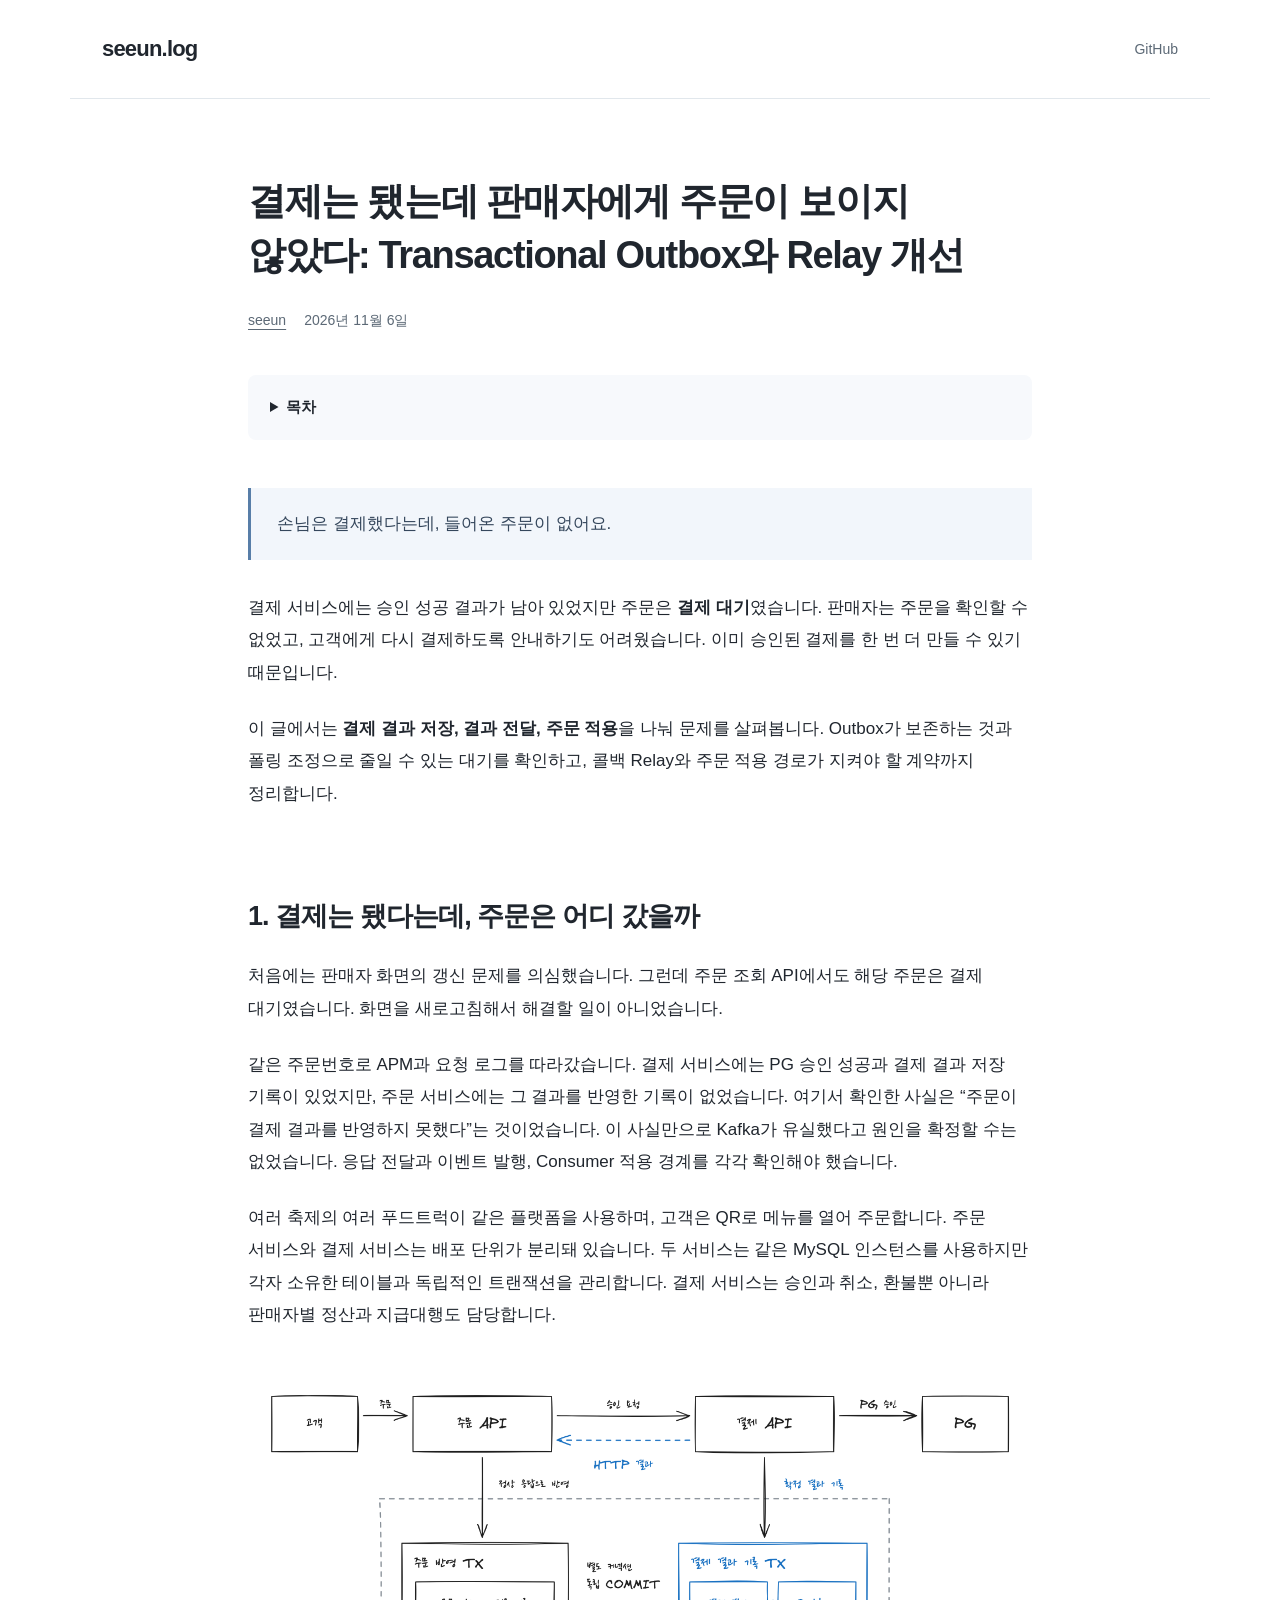
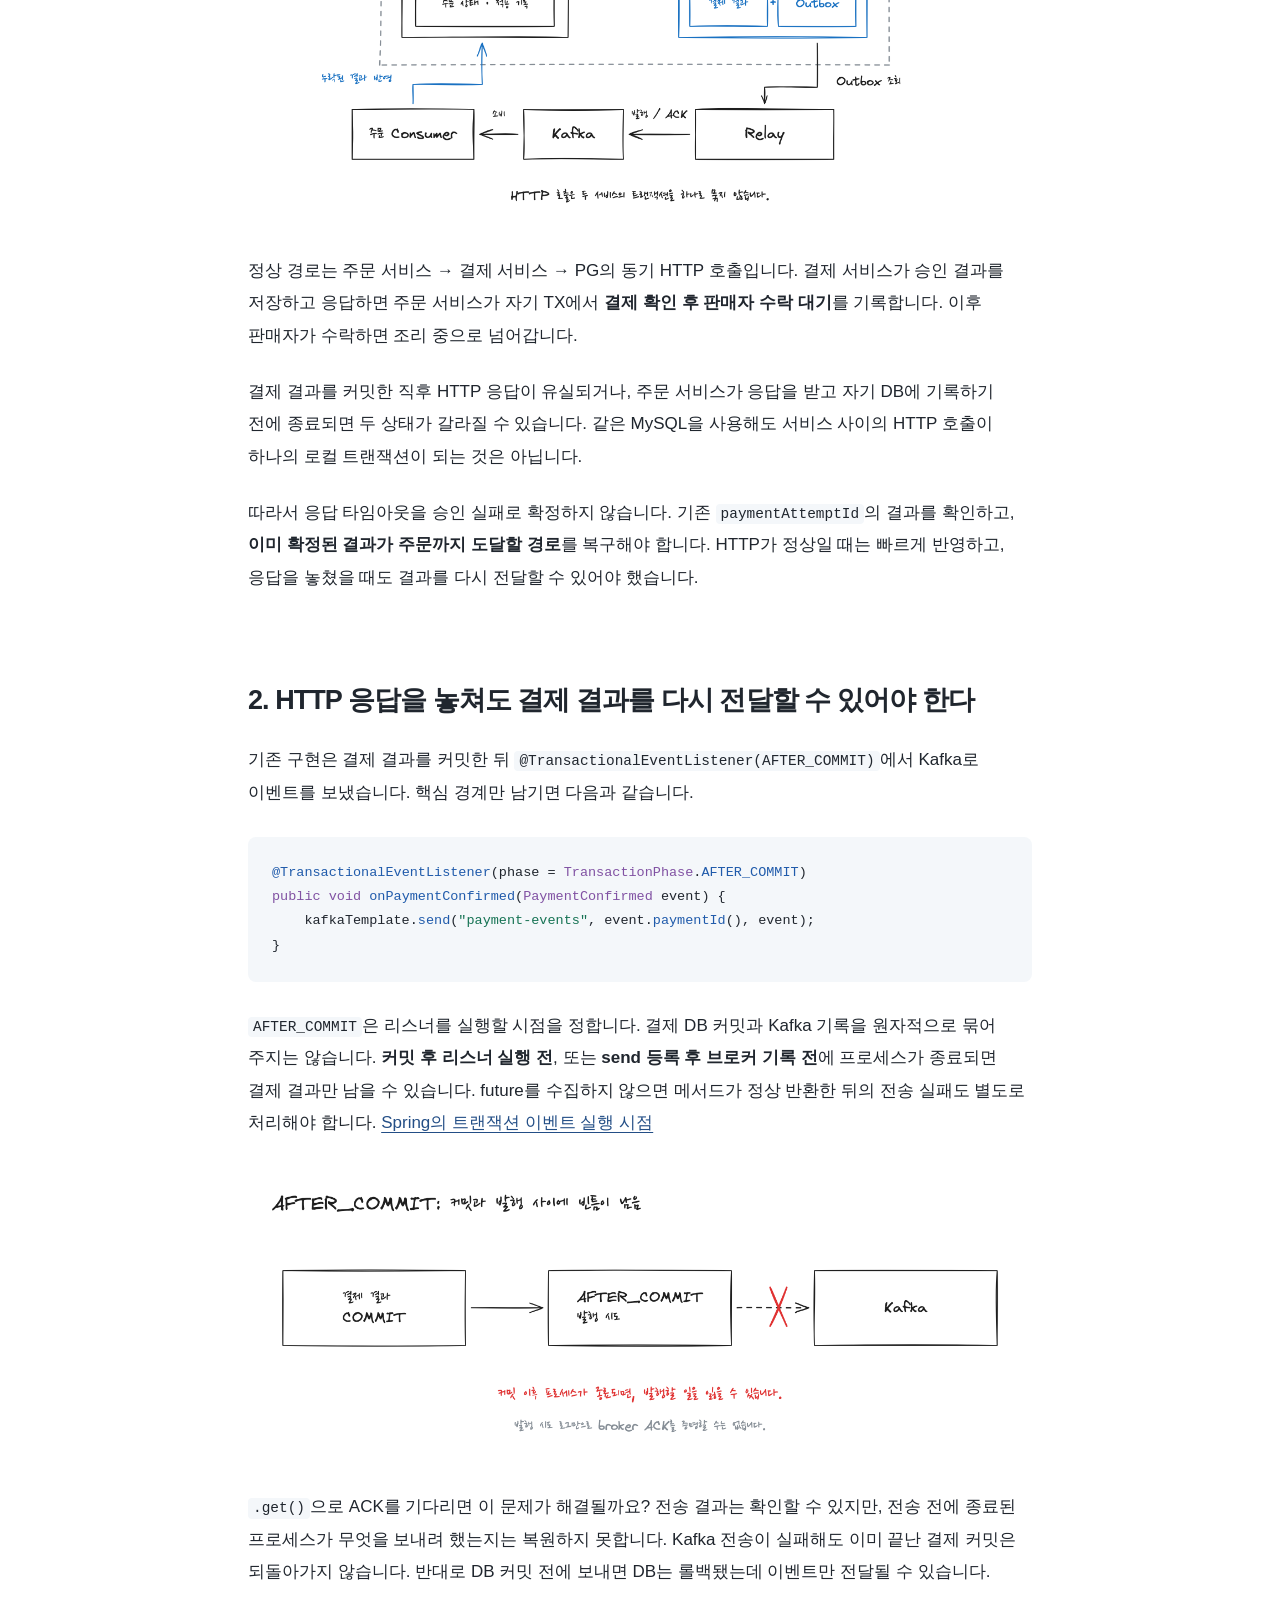
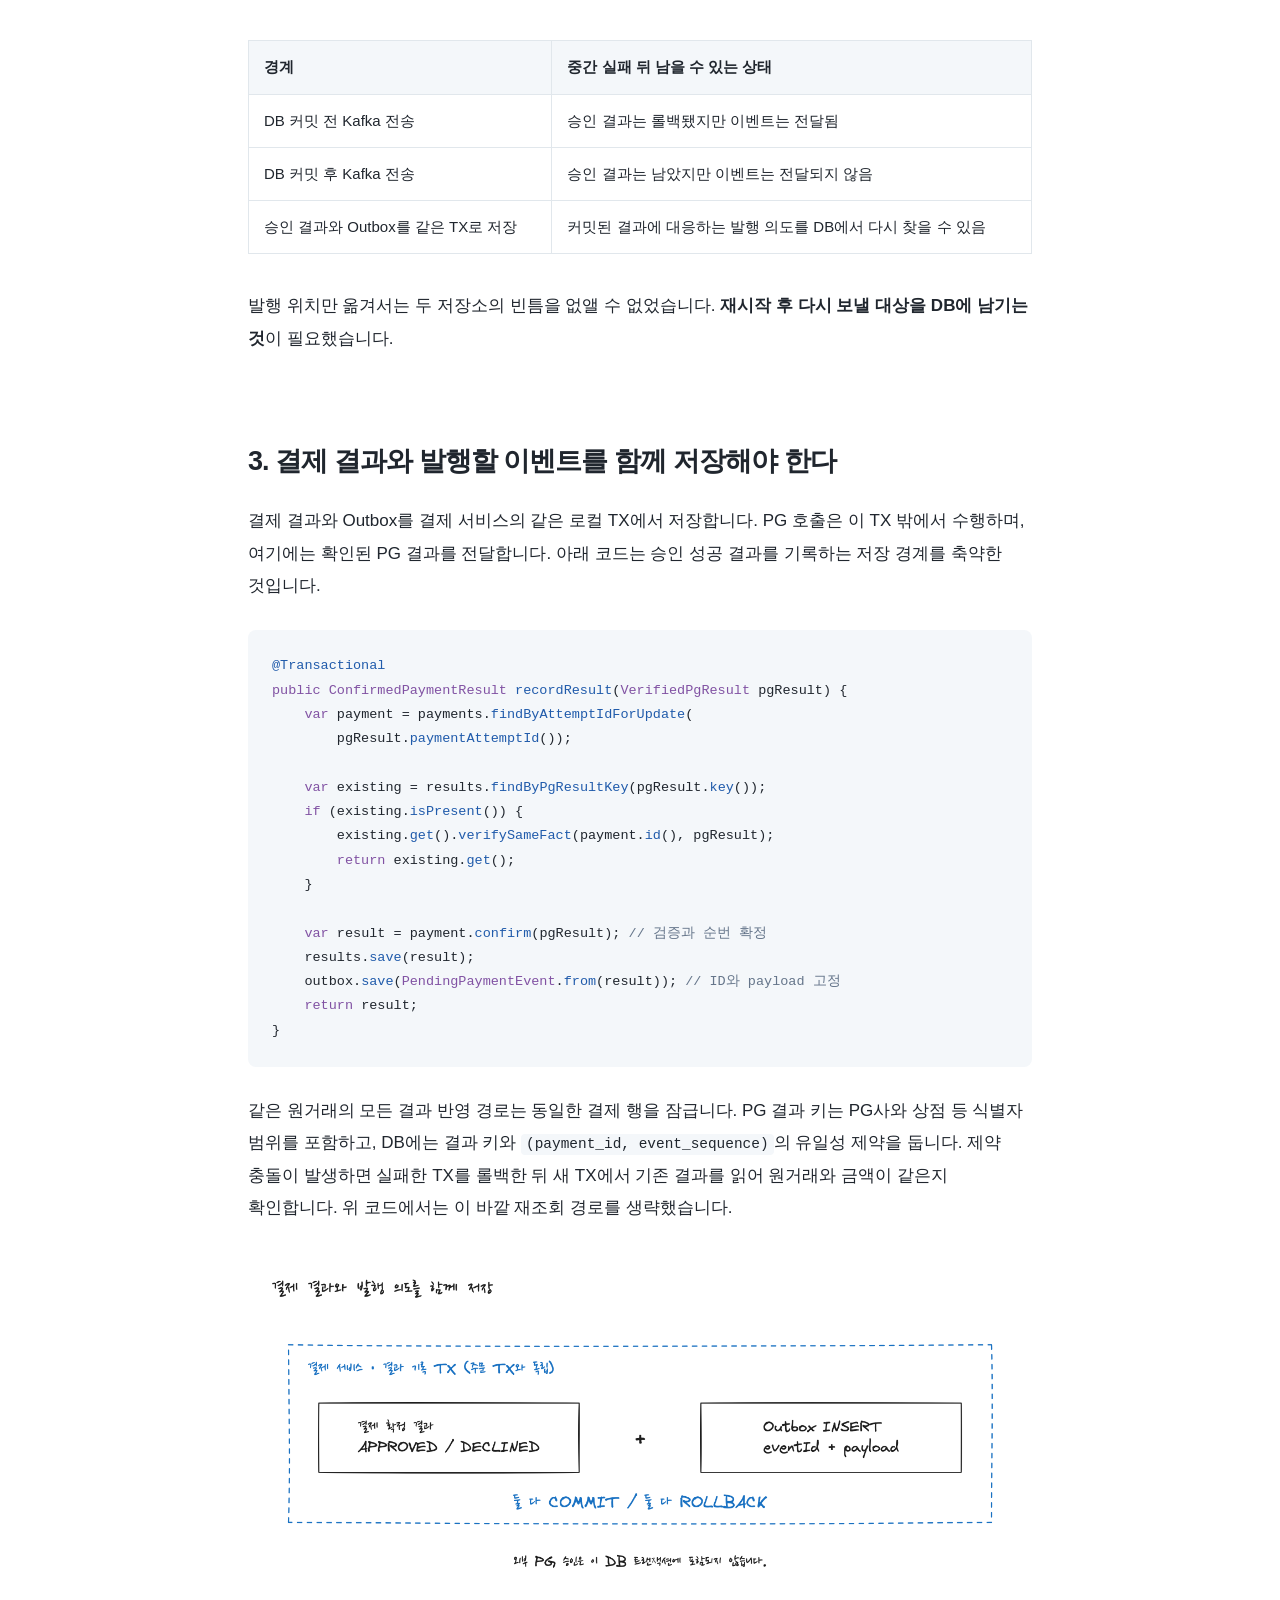
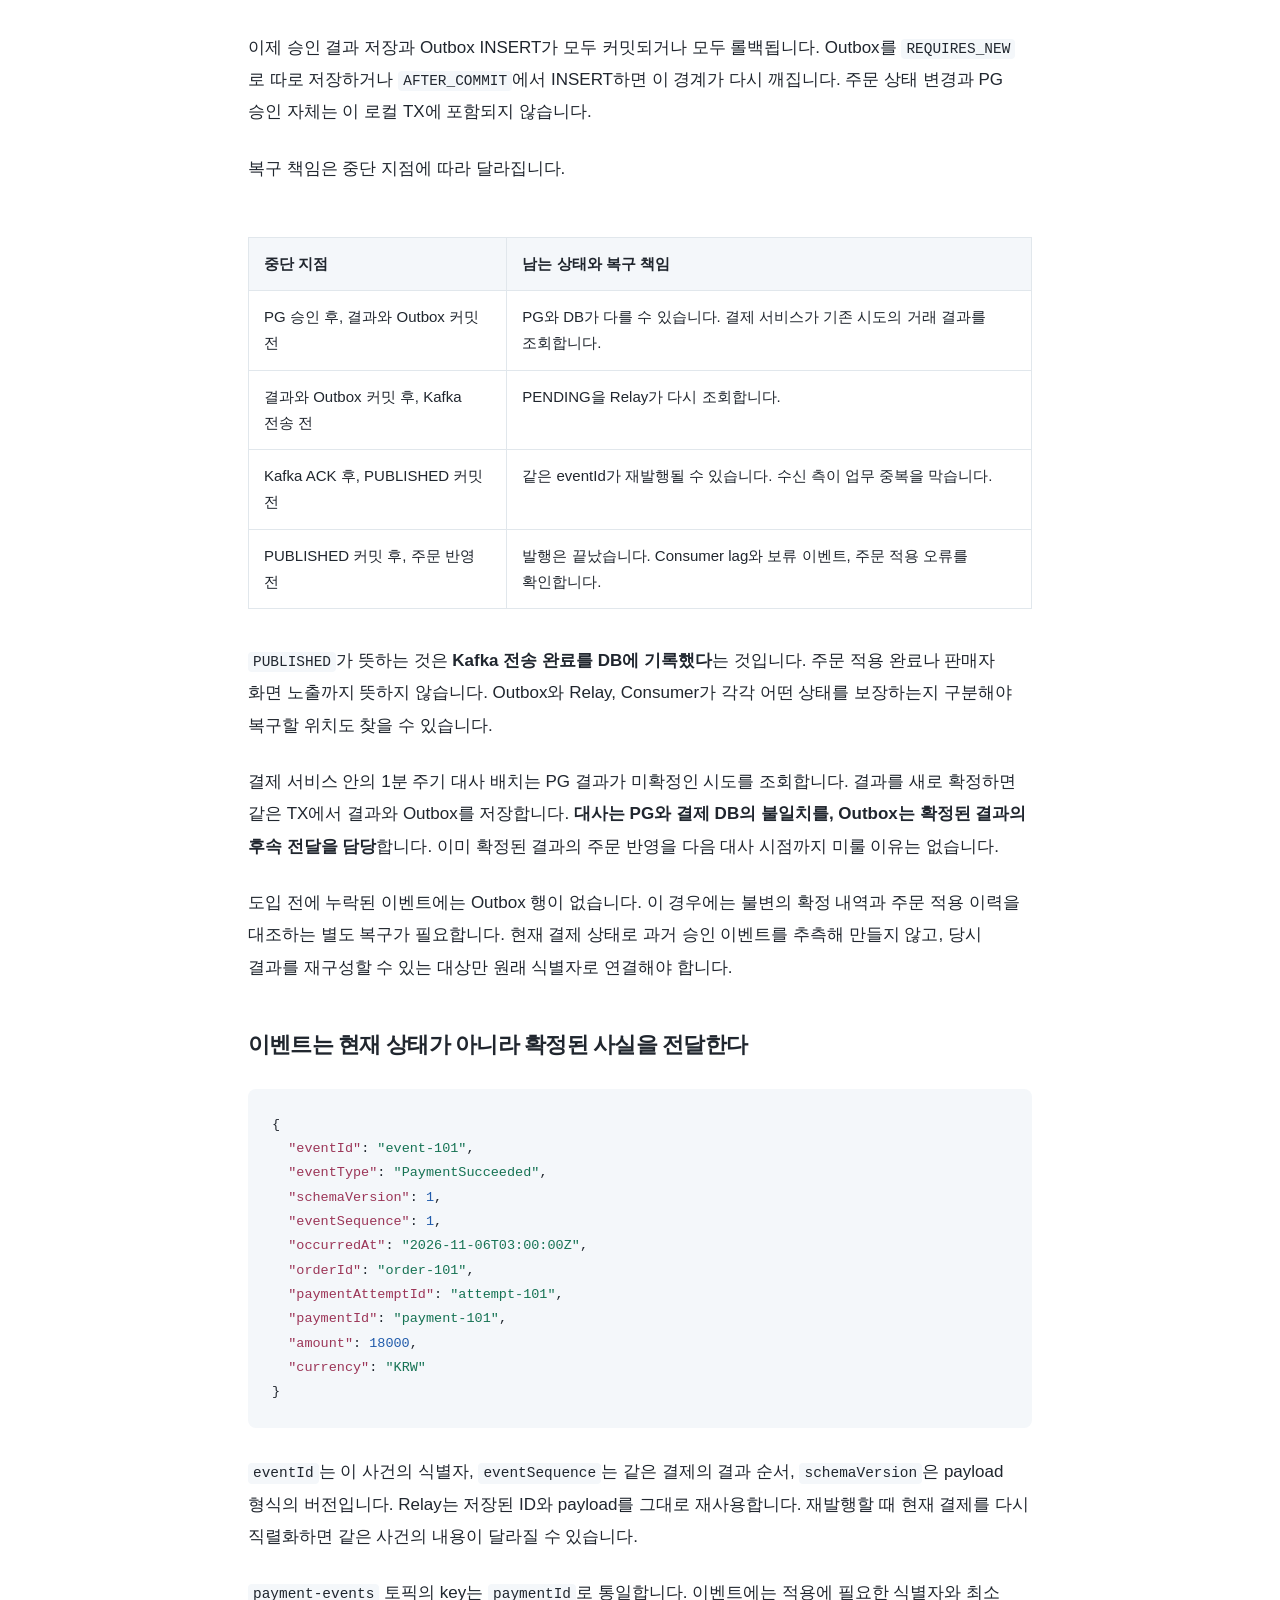
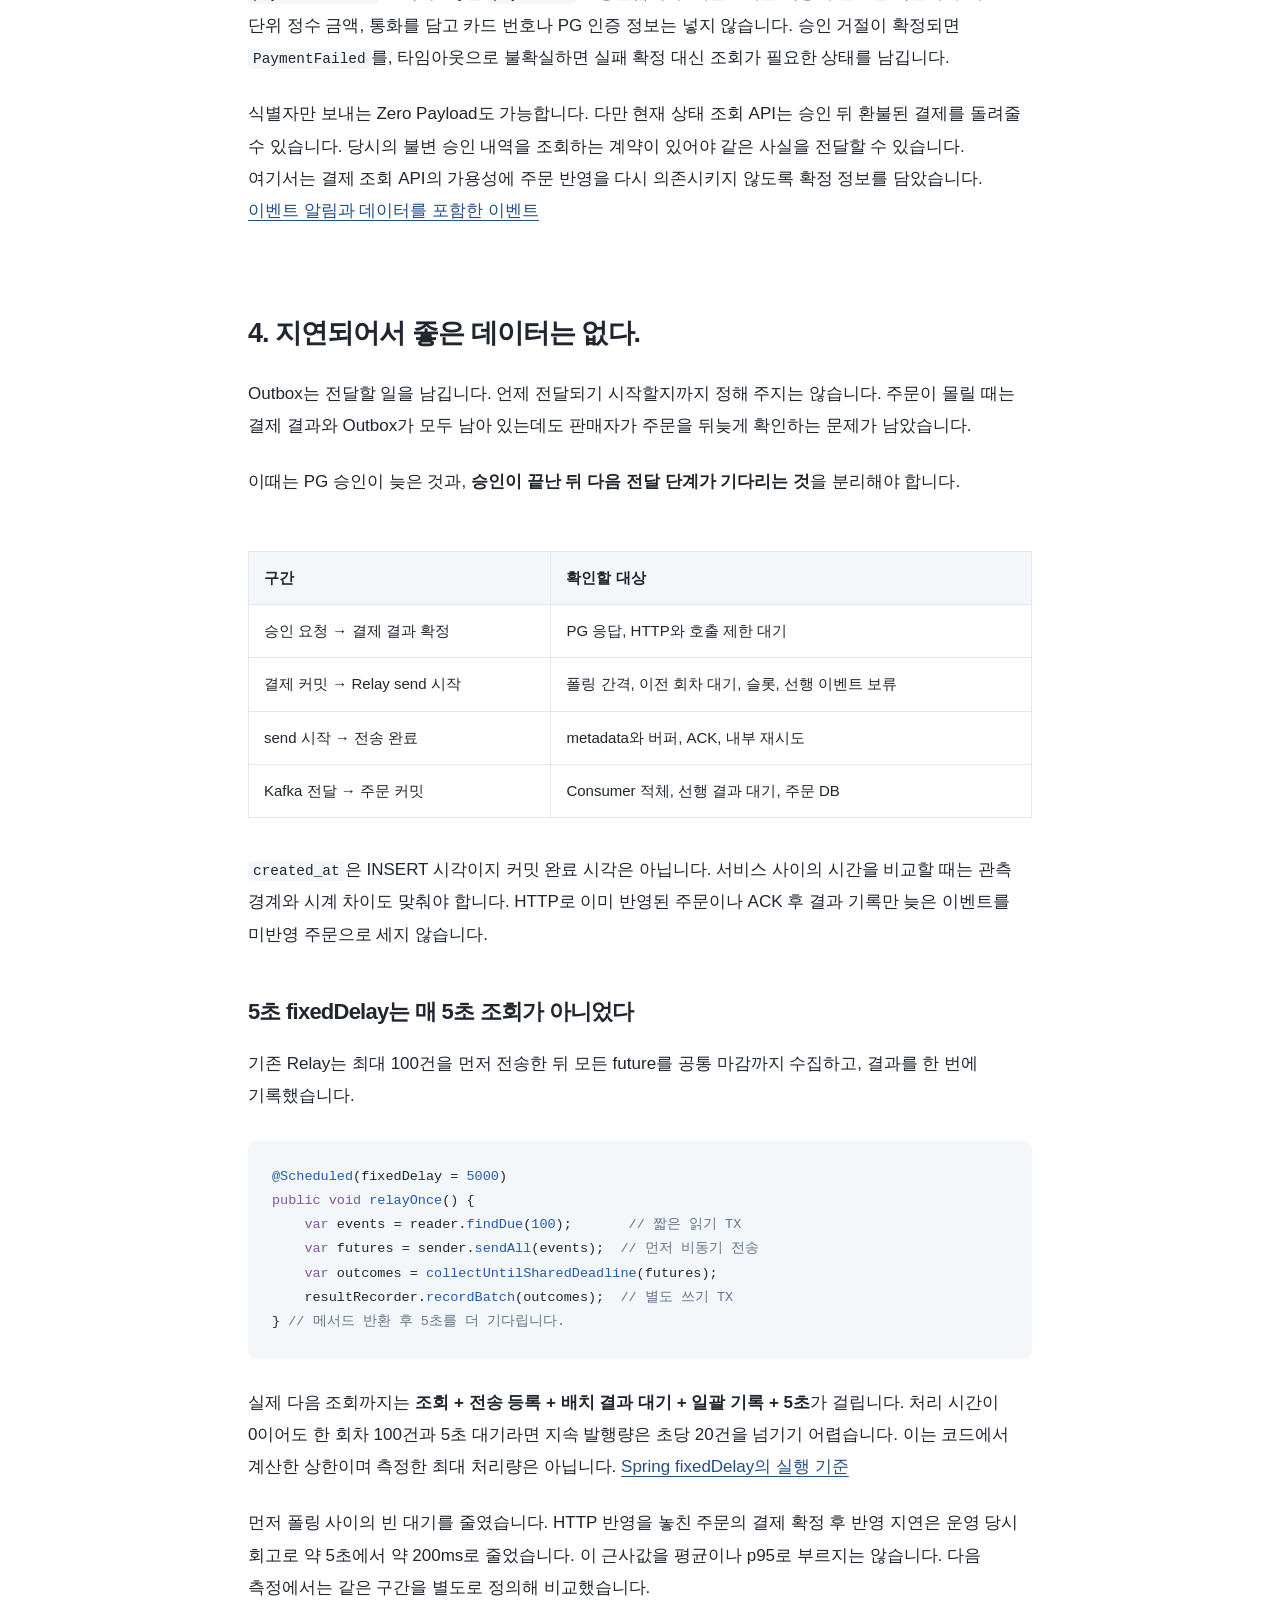
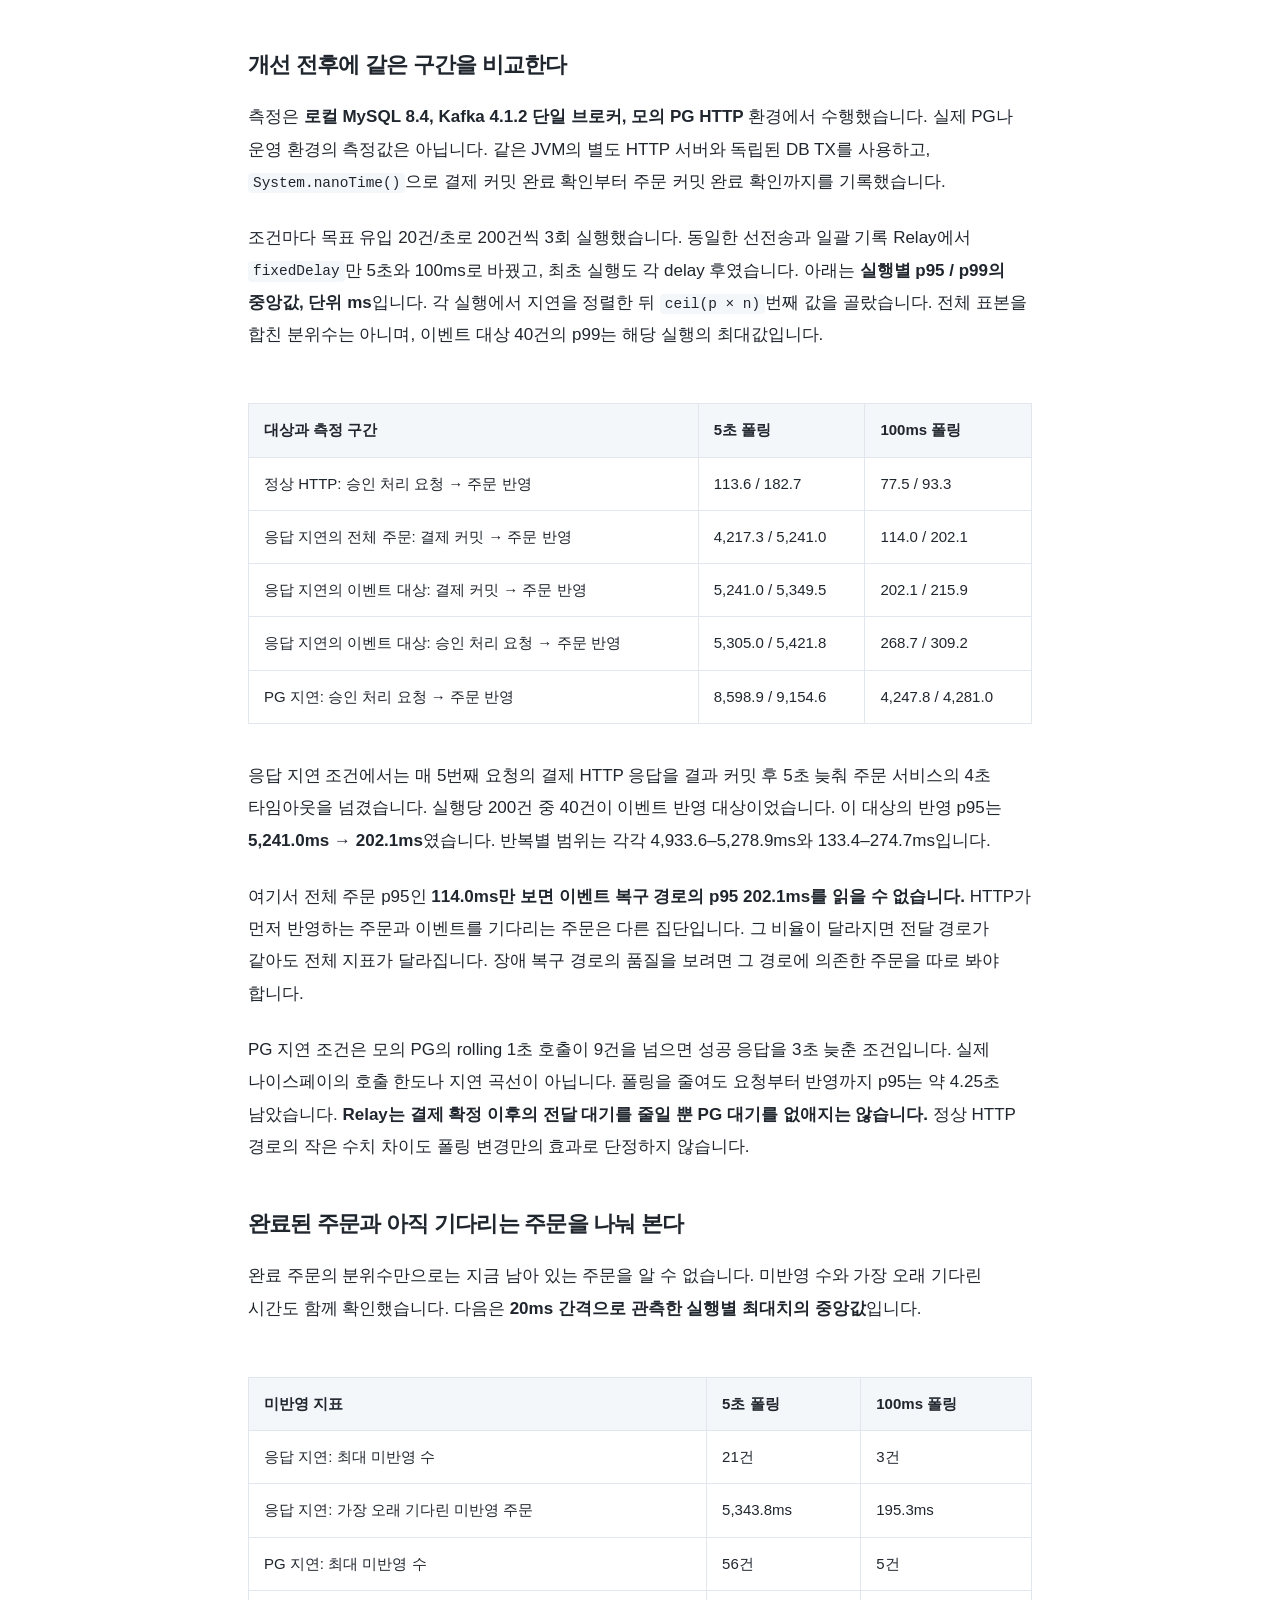
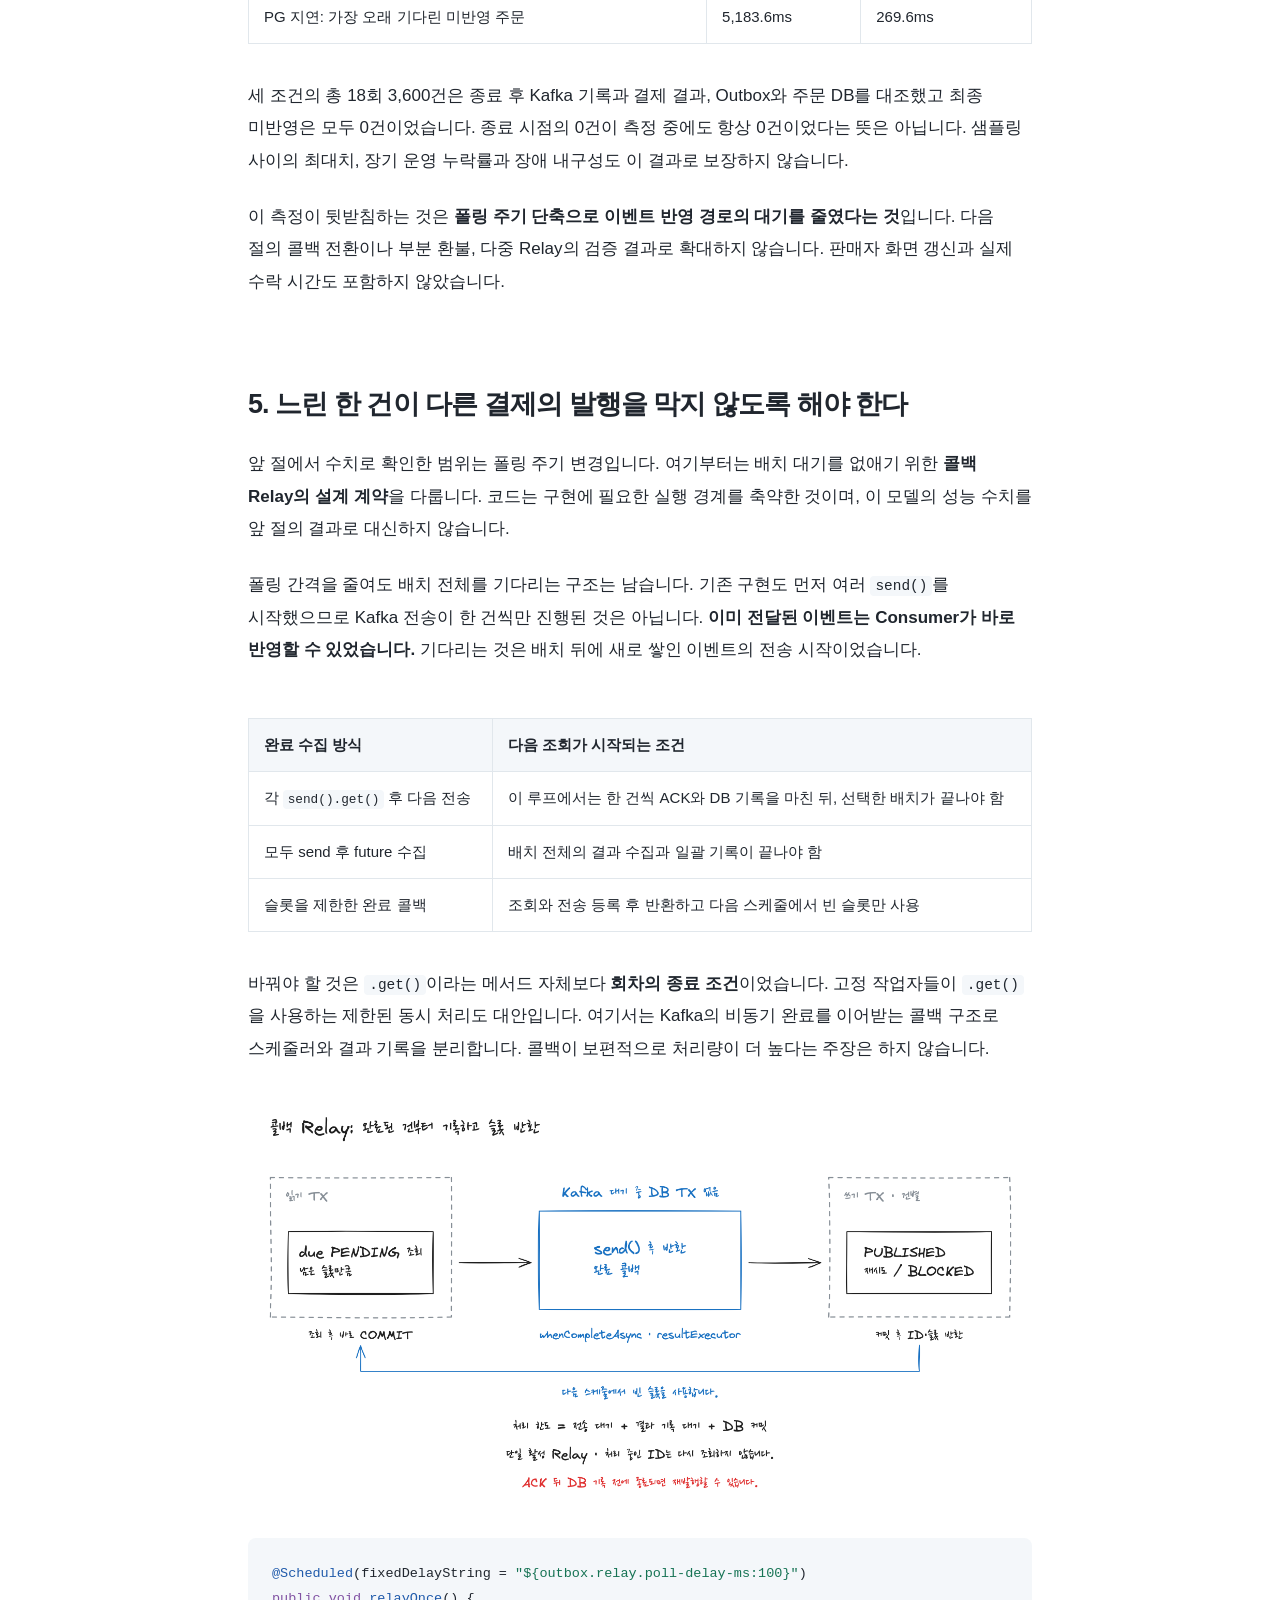
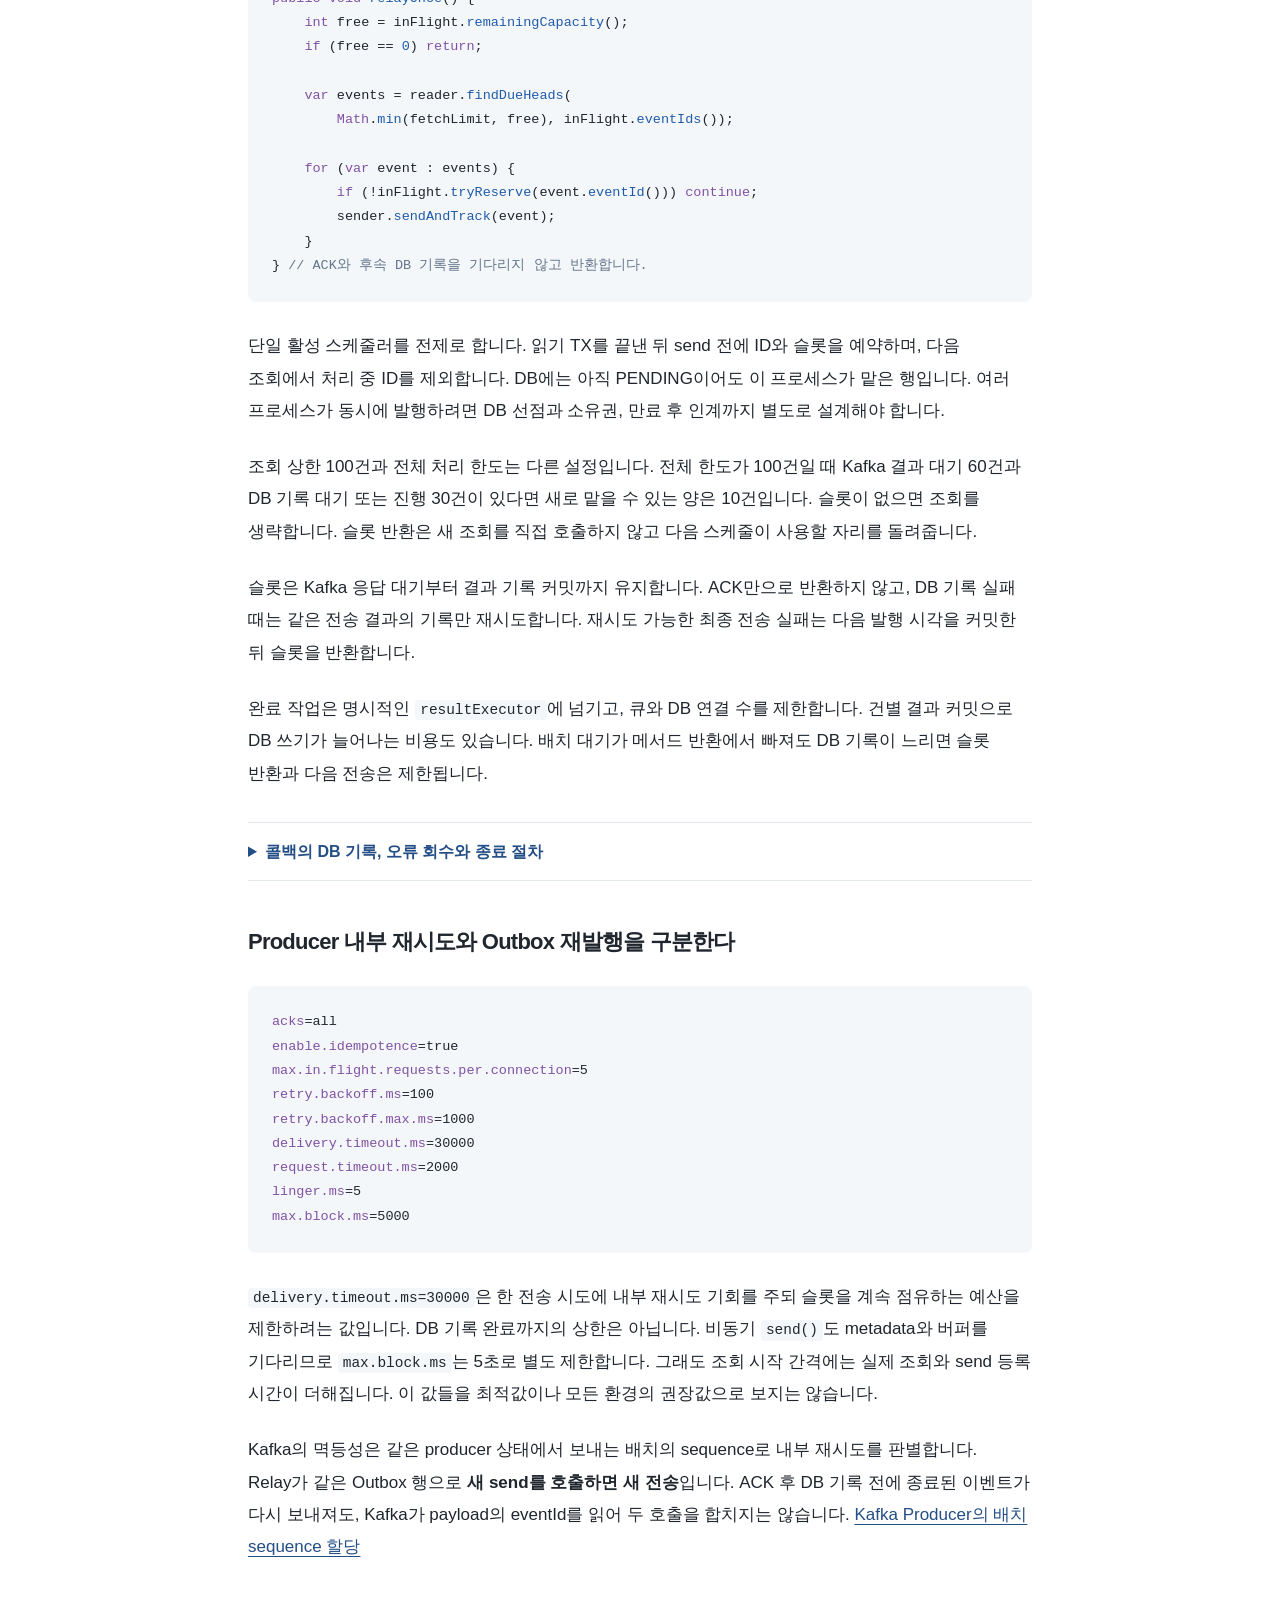
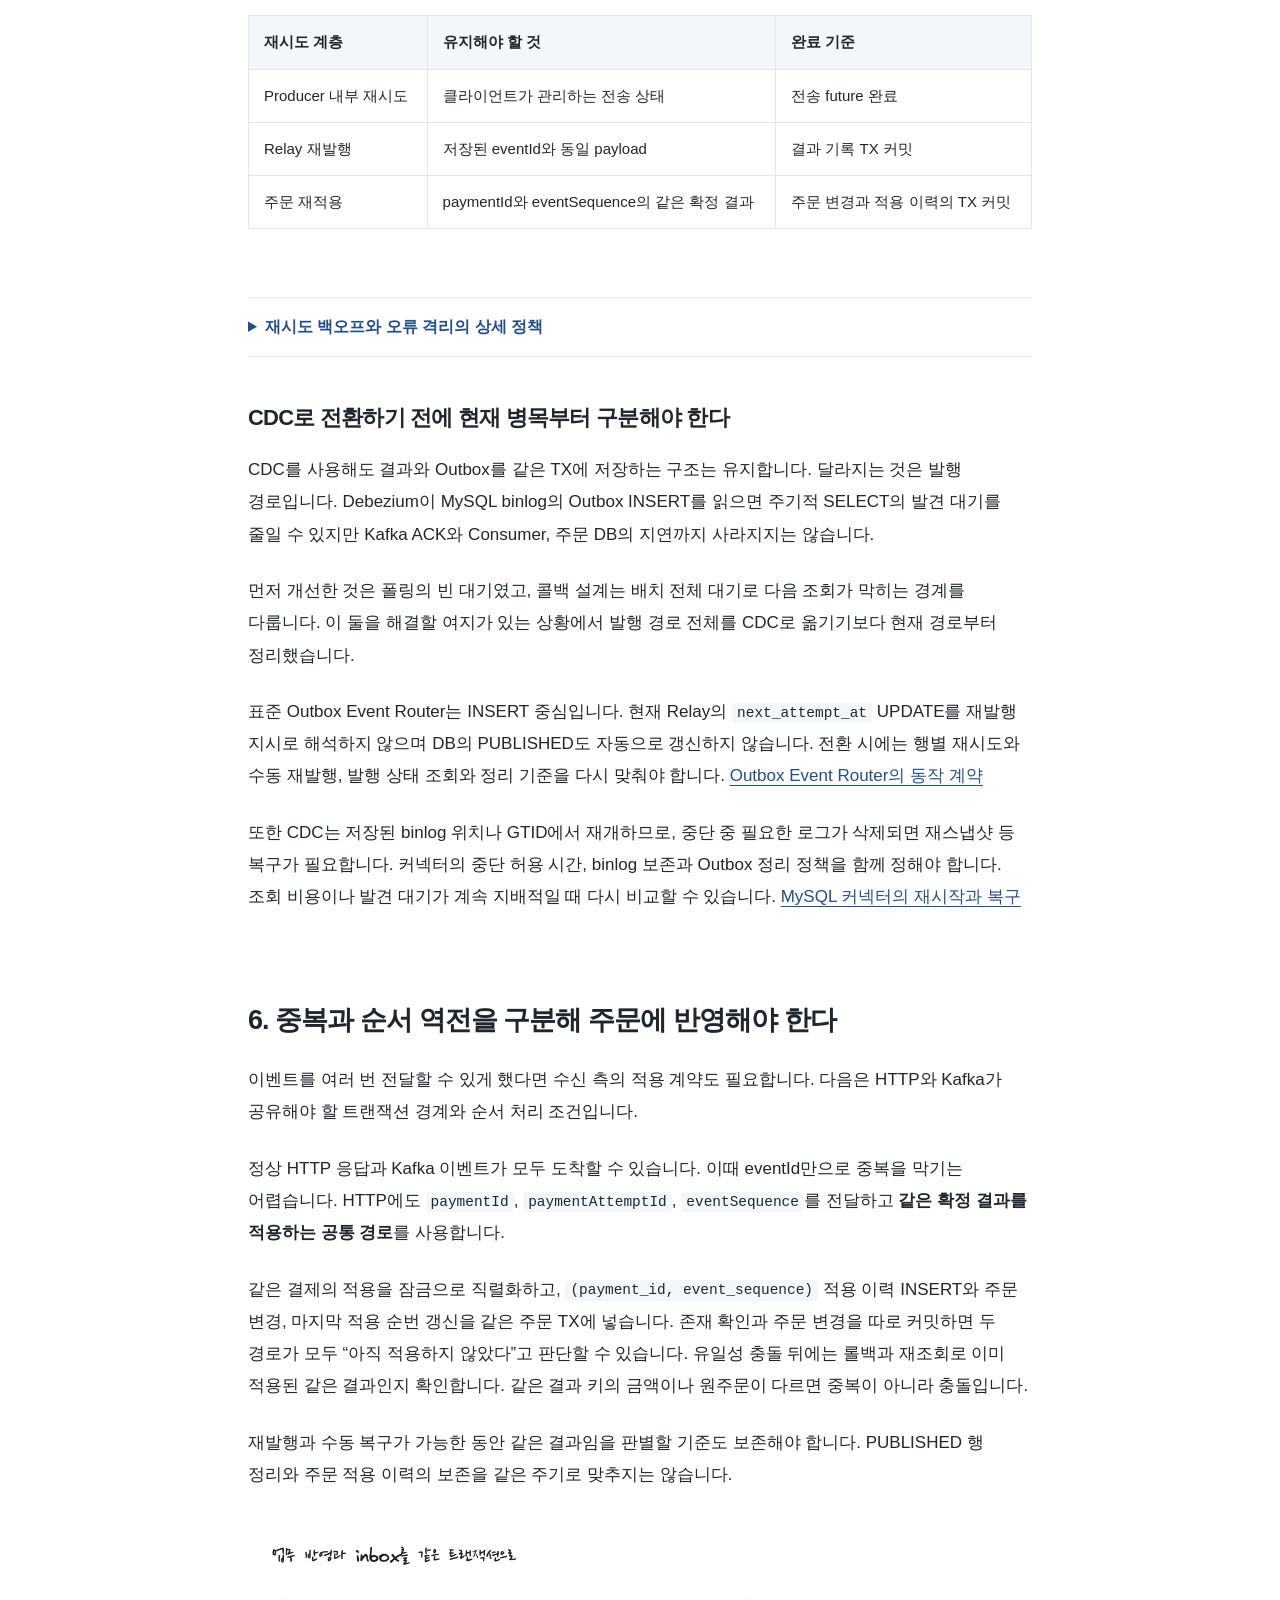
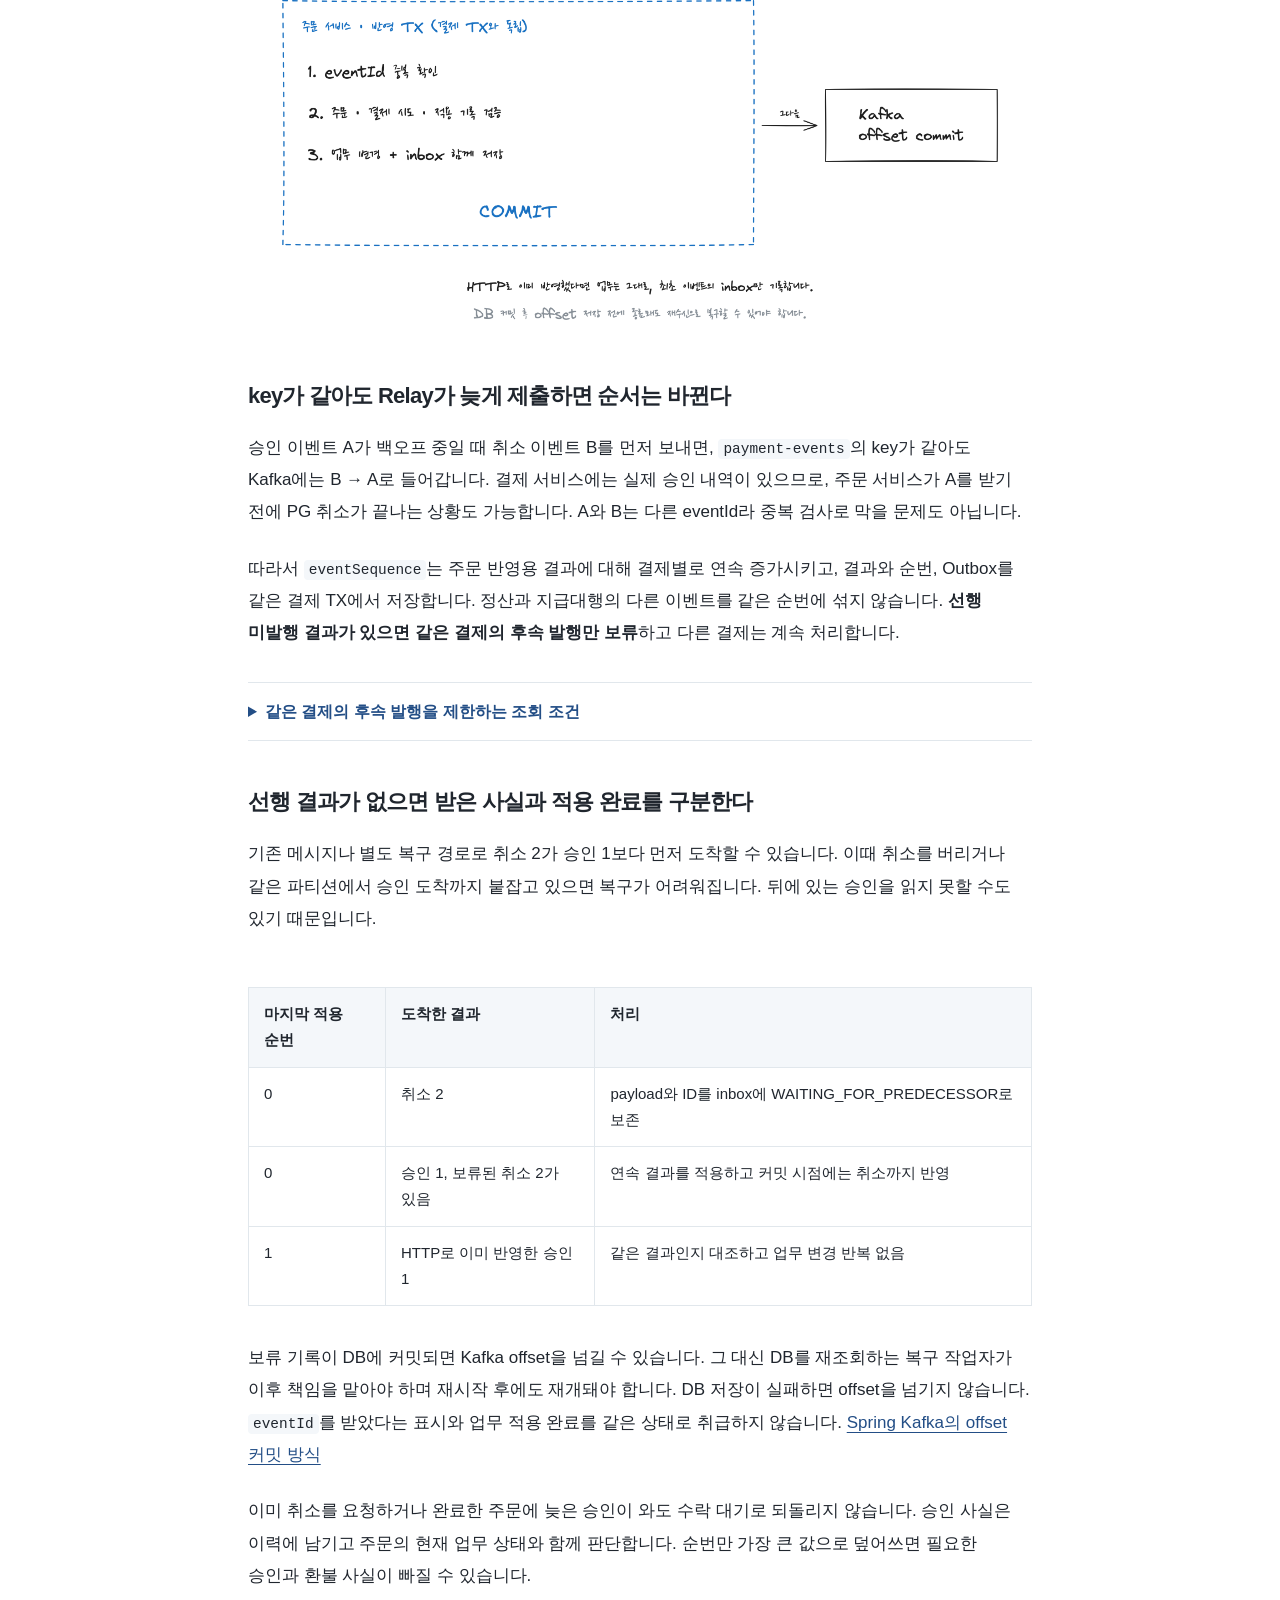
==== posts/transactional-outbox-relay/index.html @ b6c78bb0 "docs(blog): 문제와 검증 결과를 중심으로 Outbox 글 전면 재구성" ====
<!doctype html>
<html lang="ko"><head><meta charset="utf-8"><meta name="viewport" content="width=device-width, initial-scale=1"><title>결제는 됐는데 판매자에게 주문이 보이지 않았다: Transactional Outbox와 Relay 개선 | seeun.log</title><meta name="description" content="결제 승인은 끝났지만 주문은 결제 대기에 남았습니다. Transactional Outbox로 결제 결과를 보존하고, Kafka Relay의 발행 지연과 재시도 순서, Consumer 멱등성을 개선한 과정을 정리했습니다."><link rel="canonical" href="https://seeun0210.github.io/posts/transactional-outbox-relay/"><meta property="og:type" content="article"><meta property="og:title" content="결제는 됐는데 판매자에게 주문이 보이지 않았다: Transactional Outbox와 Relay 개선 | seeun.log"><meta property="og:description" content="결제 승인은 끝났지만 주문은 결제 대기에 남았습니다. Transactional Outbox로 결제 결과를 보존하고, Kafka Relay의 발행 지연과 재시도 순서, Consumer 멱등성을 개선한 과정을 정리했습니다."><meta property="og:url" content="https://seeun0210.github.io/posts/transactional-outbox-relay/"><meta property="og:image" content="https://seeun0210.github.io/assets/posts/transactional-outbox-relay/01-00-architecture-without-db-label-v2.png"><link rel="stylesheet" href="/assets/site.css"></head><body><a class="skip" href="#content">본문으로 건너뛰기</a><header class="site-header"><a class="brand" href="/">seeun.log</a><nav aria-label="외부 링크"><a href="https://github.com/seeun0210">GitHub</a></nav></header><main id="content"><article class="markdown-body"><div class="article-top"><h1>결제는 됐는데 판매자에게 주문이 보이지 않았다: Transactional Outbox와 Relay 개선</h1><div class="byline"><a href="https://github.com/seeun0210">seeun</a><time datetime="2026-11-06">2026년 11월 6일</time></div></div><details class="toc"><summary>목차</summary><ol><li><a href="#section-1">결제는 됐다는데, 주문은 어디 갔을까</a></li><li><a href="#section-2">HTTP 응답을 놓쳐도 결제 결과를 다시 전달할 수 있어야 한다</a></li><li><a href="#section-3">결제 결과와 발행할 이벤트를 함께 저장해야 한다</a></li><li><a href="#section-4">지연되어서 좋은 데이터는 없다.</a></li><li><a href="#section-5">느린 한 건이 다른 결제의 발행을 막지 않도록 해야 한다</a></li><li><a href="#section-6">중복과 순서 역전을 구분해 주문에 반영해야 한다</a></li><li><a href="#section-7">관측하기</a></li></ol></details><blockquote>
<p>손님은 결제했다는데, 들어온 주문이 없어요.</p>
</blockquote>
<p>결제 서비스에는 승인 성공 결과가 남아 있었지만 주문은 <strong>결제 대기</strong>였습니다. 판매자는 주문을 확인할 수 없었고, 고객에게 다시 결제하도록 안내하기도 어려웠습니다. 이미 승인된 결제를 한 번 더 만들 수 있기 때문입니다.</p>
<p>이 글에서는 <strong>결제 결과 저장, 결과 전달, 주문 적용</strong>을 나눠 문제를 살펴봅니다. Outbox가 보존하는 것과 폴링 조정으로 줄일 수 있는 대기를 확인하고, 콜백 Relay와 주문 적용 경로가 지켜야 할 계약까지 정리합니다.</p>
<h2 id="section-1">1. 결제는 됐다는데, 주문은 어디 갔을까</h2>
<p>처음에는 판매자 화면의 갱신 문제를 의심했습니다. 그런데 주문 조회 API에서도 해당 주문은 결제 대기였습니다. 화면을 새로고침해서 해결할 일이 아니었습니다.</p>
<p>같은 주문번호로 APM과 요청 로그를 따라갔습니다. 결제 서비스에는 PG 승인 성공과 결제 결과 저장 기록이 있었지만, 주문 서비스에는 그 결과를 반영한 기록이 없었습니다. 여기서 확인한 사실은 “주문이 결제 결과를 반영하지 못했다”는 것이었습니다. 이 사실만으로 Kafka가 유실했다고 원인을 확정할 수는 없었습니다. 응답 전달과 이벤트 발행, Consumer 적용 경계를 각각 확인해야 했습니다.</p>
<p>여러 축제의 여러 푸드트럭이 같은 플랫폼을 사용하며, 고객은 QR로 메뉴를 열어 주문합니다. 주문 서비스와 결제 서비스는 배포 단위가 분리돼 있습니다. 두 서비스는 같은 MySQL 인스턴스를 사용하지만 각자 소유한 테이블과 독립적인 트랜잭션을 관리합니다. 결제 서비스는 승인과 취소, 환불뿐 아니라 판매자별 정산과 지급대행도 담당합니다.</p>
<p><a target="_blank" rel="noopener noreferrer" href="/assets/posts/transactional-outbox-relay/01-00-architecture-without-db-label-v2.png"><img src="/assets/posts/transactional-outbox-relay/01-00-architecture-without-db-label-v2.png" alt="주문과 결제 처리 흐름과 각 트랜잭션 경계" style="max-width: 100%;" loading="lazy" decoding="async" width="2832" height="1632"></a></p>
<p>정상 경로는 주문 서비스 → 결제 서비스 → PG의 동기 HTTP 호출입니다. 결제 서비스가 승인 결과를 저장하고 응답하면 주문 서비스가 자기 TX에서 <strong>결제 확인 후 판매자 수락 대기</strong>를 기록합니다. 이후 판매자가 수락하면 조리 중으로 넘어갑니다.</p>
<p>결제 결과를 커밋한 직후 HTTP 응답이 유실되거나, 주문 서비스가 응답을 받고 자기 DB에 기록하기 전에 종료되면 두 상태가 갈라질 수 있습니다. 같은 MySQL을 사용해도 서비스 사이의 HTTP 호출이 하나의 로컬 트랜잭션이 되는 것은 아닙니다.</p>
<p>따라서 응답 타임아웃을 승인 실패로 확정하지 않습니다. 기존 <code class="notranslate">paymentAttemptId</code>의 결과를 확인하고, <strong>이미 확정된 결과가 주문까지 도달할 경로</strong>를 복구해야 합니다. HTTP가 정상일 때는 빠르게 반영하고, 응답을 놓쳤을 때도 결과를 다시 전달할 수 있어야 했습니다.</p>
<h2 id="section-2">2. HTTP 응답을 놓쳐도 결제 결과를 다시 전달할 수 있어야 한다</h2>
<p>기존 구현은 결제 결과를 커밋한 뒤 <code class="notranslate">@TransactionalEventListener(AFTER_COMMIT)</code>에서 Kafka로 이벤트를 보냈습니다. 핵심 경계만 남기면 다음과 같습니다.</p>
<div class="highlight highlight-source-java"><pre class="notranslate"><span class="pl-c1">@</span><span class="pl-c1">TransactionalEventListener</span>(<span class="pl-s1">phase</span> = <span class="pl-smi">TransactionPhase</span>.<span class="pl-c1">AFTER_COMMIT</span>)
<span class="pl-k">public</span> <span class="pl-smi">void</span> <span class="pl-en">onPaymentConfirmed</span>(<span class="pl-smi">PaymentConfirmed</span> <span class="pl-s1">event</span>) {
    <span class="pl-s1">kafkaTemplate</span>.<span class="pl-en">send</span>(<span class="pl-s">"payment-events"</span>, <span class="pl-s1">event</span>.<span class="pl-en">paymentId</span>(), <span class="pl-s1">event</span>);
}</pre></div>
<p><code class="notranslate">AFTER_COMMIT</code>은 리스너를 실행할 시점을 정합니다. 결제 DB 커밋과 Kafka 기록을 원자적으로 묶어 주지는 않습니다. <strong>커밋 후 리스너 실행 전</strong>, 또는 <strong>send 등록 후 브로커 기록 전</strong>에 프로세스가 종료되면 결제 결과만 남을 수 있습니다. future를 수집하지 않으면 메서드가 정상 반환한 뒤의 전송 실패도 별도로 처리해야 합니다. <a href="https://docs.spring.io/spring-framework/reference/data-access/transaction/event.html" rel="nofollow">Spring의 트랜잭션 이벤트 실행 시점</a></p>
<p><a target="_blank" rel="noopener noreferrer" href="/assets/posts/transactional-outbox-relay/02-03-after-commit-gap.png"><img src="/assets/posts/transactional-outbox-relay/02-03-after-commit-gap.png" alt="AFTER_COMMIT의 유실 구간" style="max-width: 100%;" loading="lazy" decoding="async" width="2832" height="1012"></a></p>
<p><code class="notranslate">.get()</code>으로 ACK를 기다리면 이 문제가 해결될까요? 전송 결과는 확인할 수 있지만, 전송 전에 종료된 프로세스가 무엇을 보내려 했는지는 복원하지 못합니다. Kafka 전송이 실패해도 이미 끝난 결제 커밋은 되돌아가지 않습니다. 반대로 DB 커밋 전에 보내면 DB는 롤백됐는데 이벤트만 전달될 수 있습니다.</p>
<markdown-accessiblity-table><table role="table">
<thead>
<tr>
<th>경계</th>
<th>중간 실패 뒤 남을 수 있는 상태</th>
</tr>
</thead>
<tbody>
<tr>
<td>DB 커밋 전 Kafka 전송</td>
<td>승인 결과는 롤백됐지만 이벤트는 전달됨</td>
</tr>
<tr>
<td>DB 커밋 후 Kafka 전송</td>
<td>승인 결과는 남았지만 이벤트는 전달되지 않음</td>
</tr>
<tr>
<td>승인 결과와 Outbox를 같은 TX로 저장</td>
<td>커밋된 결과에 대응하는 발행 의도를 DB에서 다시 찾을 수 있음</td>
</tr>
</tbody>
</table></markdown-accessiblity-table>
<p>발행 위치만 옮겨서는 두 저장소의 빈틈을 없앨 수 없었습니다. <strong>재시작 후 다시 보낼 대상을 DB에 남기는 것</strong>이 필요했습니다.</p>
<h2 id="section-3">3. 결제 결과와 발행할 이벤트를 함께 저장해야 한다</h2>
<p>결제 결과와 Outbox를 결제 서비스의 같은 로컬 TX에서 저장합니다. PG 호출은 이 TX 밖에서 수행하며, 여기에는 확인된 PG 결과를 전달합니다. 아래 코드는 승인 성공 결과를 기록하는 저장 경계를 축약한 것입니다.</p>
<div class="highlight highlight-source-java"><pre class="notranslate"><span class="pl-c1">@</span><span class="pl-c1">Transactional</span>
<span class="pl-k">public</span> <span class="pl-smi">ConfirmedPaymentResult</span> <span class="pl-en">recordResult</span>(<span class="pl-smi">VerifiedPgResult</span> <span class="pl-s1">pgResult</span>) {
    <span class="pl-smi">var</span> <span class="pl-s1">payment</span> = <span class="pl-s1">payments</span>.<span class="pl-en">findByAttemptIdForUpdate</span>(
        <span class="pl-s1">pgResult</span>.<span class="pl-en">paymentAttemptId</span>());

    <span class="pl-smi">var</span> <span class="pl-s1">existing</span> = <span class="pl-s1">results</span>.<span class="pl-en">findByPgResultKey</span>(<span class="pl-s1">pgResult</span>.<span class="pl-en">key</span>());
    <span class="pl-k">if</span> (<span class="pl-s1">existing</span>.<span class="pl-en">isPresent</span>()) {
        <span class="pl-s1">existing</span>.<span class="pl-en">get</span>().<span class="pl-en">verifySameFact</span>(<span class="pl-s1">payment</span>.<span class="pl-en">id</span>(), <span class="pl-s1">pgResult</span>);
        <span class="pl-k">return</span> <span class="pl-s1">existing</span>.<span class="pl-en">get</span>();
    }

    <span class="pl-smi">var</span> <span class="pl-s1">result</span> = <span class="pl-s1">payment</span>.<span class="pl-en">confirm</span>(<span class="pl-s1">pgResult</span>); <span class="pl-c">// 검증과 순번 확정</span>
    <span class="pl-s1">results</span>.<span class="pl-en">save</span>(<span class="pl-s1">result</span>);
    <span class="pl-s1">outbox</span>.<span class="pl-en">save</span>(<span class="pl-smi">PendingPaymentEvent</span>.<span class="pl-en">from</span>(<span class="pl-s1">result</span>)); <span class="pl-c">// ID와 payload 고정</span>
    <span class="pl-k">return</span> <span class="pl-s1">result</span>;
}</pre></div>
<p>같은 원거래의 모든 결과 반영 경로는 동일한 결제 행을 잠급니다. PG 결과 키는 PG사와 상점 등 식별자 범위를 포함하고, DB에는 결과 키와 <code class="notranslate">(payment_id, event_sequence)</code>의 유일성 제약을 둡니다. 제약 충돌이 발생하면 실패한 TX를 롤백한 뒤 새 TX에서 기존 결과를 읽어 원거래와 금액이 같은지 확인합니다. 위 코드에서는 이 바깥 재조회 경로를 생략했습니다.</p>
<p><a target="_blank" rel="noopener noreferrer" href="/assets/posts/transactional-outbox-relay/03-04-atomic-outbox.png"><img src="/assets/posts/transactional-outbox-relay/03-04-atomic-outbox.png" alt="결제 결과와 Outbox의 원자적 저장" style="max-width: 100%;" loading="lazy" decoding="async" width="2832" height="1212"></a></p>
<p>이제 승인 결과 저장과 Outbox INSERT가 모두 커밋되거나 모두 롤백됩니다. Outbox를 <code class="notranslate">REQUIRES_NEW</code>로 따로 저장하거나 <code class="notranslate">AFTER_COMMIT</code>에서 INSERT하면 이 경계가 다시 깨집니다. 주문 상태 변경과 PG 승인 자체는 이 로컬 TX에 포함되지 않습니다.</p>
<p>복구 책임은 중단 지점에 따라 달라집니다.</p>
<markdown-accessiblity-table><table role="table">
<thead>
<tr>
<th>중단 지점</th>
<th>남는 상태와 복구 책임</th>
</tr>
</thead>
<tbody>
<tr>
<td>PG 승인 후, 결과와 Outbox 커밋 전</td>
<td>PG와 DB가 다를 수 있습니다. 결제 서비스가 기존 시도의 거래 결과를 조회합니다.</td>
</tr>
<tr>
<td>결과와 Outbox 커밋 후, Kafka 전송 전</td>
<td>PENDING을 Relay가 다시 조회합니다.</td>
</tr>
<tr>
<td>Kafka ACK 후, PUBLISHED 커밋 전</td>
<td>같은 eventId가 재발행될 수 있습니다. 수신 측이 업무 중복을 막습니다.</td>
</tr>
<tr>
<td>PUBLISHED 커밋 후, 주문 반영 전</td>
<td>발행은 끝났습니다. Consumer lag와 보류 이벤트, 주문 적용 오류를 확인합니다.</td>
</tr>
</tbody>
</table></markdown-accessiblity-table>
<p><code class="notranslate">PUBLISHED</code>가 뜻하는 것은 <strong>Kafka 전송 완료를 DB에 기록했다</strong>는 것입니다. 주문 적용 완료나 판매자 화면 노출까지 뜻하지 않습니다. Outbox와 Relay, Consumer가 각각 어떤 상태를 보장하는지 구분해야 복구할 위치도 찾을 수 있습니다.</p>
<p>결제 서비스 안의 1분 주기 대사 배치는 PG 결과가 미확정인 시도를 조회합니다. 결과를 새로 확정하면 같은 TX에서 결과와 Outbox를 저장합니다. <strong>대사는 PG와 결제 DB의 불일치를, Outbox는 확정된 결과의 후속 전달을 담당</strong>합니다. 이미 확정된 결과의 주문 반영을 다음 대사 시점까지 미룰 이유는 없습니다.</p>
<p>도입 전에 누락된 이벤트에는 Outbox 행이 없습니다. 이 경우에는 불변의 확정 내역과 주문 적용 이력을 대조하는 별도 복구가 필요합니다. 현재 결제 상태로 과거 승인 이벤트를 추측해 만들지 않고, 당시 결과를 재구성할 수 있는 대상만 원래 식별자로 연결해야 합니다.</p>
<h3>이벤트는 현재 상태가 아니라 확정된 사실을 전달한다</h3>
<div class="highlight highlight-source-json"><pre class="notranslate">{
  <span class="pl-ent">"eventId"</span>: <span class="pl-s"><span class="pl-pds">"</span>event-101<span class="pl-pds">"</span></span>,
  <span class="pl-ent">"eventType"</span>: <span class="pl-s"><span class="pl-pds">"</span>PaymentSucceeded<span class="pl-pds">"</span></span>,
  <span class="pl-ent">"schemaVersion"</span>: <span class="pl-c1">1</span>,
  <span class="pl-ent">"eventSequence"</span>: <span class="pl-c1">1</span>,
  <span class="pl-ent">"occurredAt"</span>: <span class="pl-s"><span class="pl-pds">"</span>2026-11-06T03:00:00Z<span class="pl-pds">"</span></span>,
  <span class="pl-ent">"orderId"</span>: <span class="pl-s"><span class="pl-pds">"</span>order-101<span class="pl-pds">"</span></span>,
  <span class="pl-ent">"paymentAttemptId"</span>: <span class="pl-s"><span class="pl-pds">"</span>attempt-101<span class="pl-pds">"</span></span>,
  <span class="pl-ent">"paymentId"</span>: <span class="pl-s"><span class="pl-pds">"</span>payment-101<span class="pl-pds">"</span></span>,
  <span class="pl-ent">"amount"</span>: <span class="pl-c1">18000</span>,
  <span class="pl-ent">"currency"</span>: <span class="pl-s"><span class="pl-pds">"</span>KRW<span class="pl-pds">"</span></span>
}</pre></div>
<p><code class="notranslate">eventId</code>는 이 사건의 식별자, <code class="notranslate">eventSequence</code>는 같은 결제의 결과 순서, <code class="notranslate">schemaVersion</code>은 payload 형식의 버전입니다. Relay는 저장된 ID와 payload를 그대로 재사용합니다. 재발행할 때 현재 결제를 다시 직렬화하면 같은 사건의 내용이 달라질 수 있습니다.</p>
<p><code class="notranslate">payment-events</code> 토픽의 key는 <code class="notranslate">paymentId</code>로 통일합니다. 이벤트에는 적용에 필요한 식별자와 최소 단위 정수 금액, 통화를 담고 카드 번호나 PG 인증 정보는 넣지 않습니다. 승인 거절이 확정되면 <code class="notranslate">PaymentFailed</code>를, 타임아웃으로 불확실하면 실패 확정 대신 조회가 필요한 상태를 남깁니다.</p>
<p>식별자만 보내는 Zero Payload도 가능합니다. 다만 현재 상태 조회 API는 승인 뒤 환불된 결제를 돌려줄 수 있습니다. 당시의 불변 승인 내역을 조회하는 계약이 있어야 같은 사실을 전달할 수 있습니다. 여기서는 결제 조회 API의 가용성에 주문 반영을 다시 의존시키지 않도록 확정 정보를 담았습니다. <a href="https://martinfowler.com/articles/201701-event-driven.html" rel="nofollow">이벤트 알림과 데이터를 포함한 이벤트</a></p>
<h2 id="section-4">4. 지연되어서 좋은 데이터는 없다.</h2>
<p>Outbox는 전달할 일을 남깁니다. 언제 전달되기 시작할지까지 정해 주지는 않습니다. 주문이 몰릴 때는 결제 결과와 Outbox가 모두 남아 있는데도 판매자가 주문을 뒤늦게 확인하는 문제가 남았습니다.</p>
<p>이때는 PG 승인이 늦은 것과, <strong>승인이 끝난 뒤 다음 전달 단계가 기다리는 것</strong>을 분리해야 합니다.</p>
<markdown-accessiblity-table><table role="table">
<thead>
<tr>
<th>구간</th>
<th>확인할 대상</th>
</tr>
</thead>
<tbody>
<tr>
<td>승인 요청 → 결제 결과 확정</td>
<td>PG 응답, HTTP와 호출 제한 대기</td>
</tr>
<tr>
<td>결제 커밋 → Relay send 시작</td>
<td>폴링 간격, 이전 회차 대기, 슬롯, 선행 이벤트 보류</td>
</tr>
<tr>
<td>send 시작 → 전송 완료</td>
<td>metadata와 버퍼, ACK, 내부 재시도</td>
</tr>
<tr>
<td>Kafka 전달 → 주문 커밋</td>
<td>Consumer 적체, 선행 결과 대기, 주문 DB</td>
</tr>
</tbody>
</table></markdown-accessiblity-table>
<p><code class="notranslate">created_at</code>은 INSERT 시각이지 커밋 완료 시각은 아닙니다. 서비스 사이의 시간을 비교할 때는 관측 경계와 시계 차이도 맞춰야 합니다. HTTP로 이미 반영된 주문이나 ACK 후 결과 기록만 늦은 이벤트를 미반영 주문으로 세지 않습니다.</p>
<h3>5초 fixedDelay는 매 5초 조회가 아니었다</h3>
<p>기존 Relay는 최대 100건을 먼저 전송한 뒤 모든 future를 공통 마감까지 수집하고, 결과를 한 번에 기록했습니다.</p>
<div class="highlight highlight-source-java"><pre class="notranslate"><span class="pl-c1">@</span><span class="pl-c1">Scheduled</span>(<span class="pl-s1">fixedDelay</span> = <span class="pl-c1">5000</span>)
<span class="pl-k">public</span> <span class="pl-smi">void</span> <span class="pl-en">relayOnce</span>() {
    <span class="pl-smi">var</span> <span class="pl-s1">events</span> = <span class="pl-s1">reader</span>.<span class="pl-en">findDue</span>(<span class="pl-c1">100</span>);       <span class="pl-c">// 짧은 읽기 TX</span>
    <span class="pl-smi">var</span> <span class="pl-s1">futures</span> = <span class="pl-s1">sender</span>.<span class="pl-en">sendAll</span>(<span class="pl-s1">events</span>);  <span class="pl-c">// 먼저 비동기 전송</span>
    <span class="pl-smi">var</span> <span class="pl-s1">outcomes</span> = <span class="pl-en">collectUntilSharedDeadline</span>(<span class="pl-s1">futures</span>);
    <span class="pl-s1">resultRecorder</span>.<span class="pl-en">recordBatch</span>(<span class="pl-s1">outcomes</span>);  <span class="pl-c">// 별도 쓰기 TX</span>
} <span class="pl-c">// 메서드 반환 후 5초를 더 기다립니다.</span></pre></div>
<p>실제 다음 조회까지는 <strong>조회 + 전송 등록 + 배치 결과 대기 + 일괄 기록 + 5초</strong>가 걸립니다. 처리 시간이 0이어도 한 회차 100건과 5초 대기라면 지속 발행량은 초당 20건을 넘기기 어렵습니다. 이는 코드에서 계산한 상한이며 측정한 최대 처리량은 아닙니다. <a href="https://docs.spring.io/spring-framework/reference/integration/scheduling.html" rel="nofollow">Spring fixedDelay의 실행 기준</a></p>
<p>먼저 폴링 사이의 빈 대기를 줄였습니다. HTTP 반영을 놓친 주문의 결제 확정 후 반영 지연은 운영 당시 회고로 약 5초에서 약 200ms로 줄었습니다. 이 근사값을 평균이나 p95로 부르지는 않습니다. 다음 측정에서는 같은 구간을 별도로 정의해 비교했습니다.</p>
<h3>개선 전후에 같은 구간을 비교한다</h3>
<p>측정은 <strong>로컬 MySQL 8.4, Kafka 4.1.2 단일 브로커, 모의 PG HTTP</strong> 환경에서 수행했습니다. 실제 PG나 운영 환경의 측정값은 아닙니다. 같은 JVM의 별도 HTTP 서버와 독립된 DB TX를 사용하고, <code class="notranslate">System.nanoTime()</code>으로 결제 커밋 완료 확인부터 주문 커밋 완료 확인까지를 기록했습니다.</p>
<p>조건마다 목표 유입 20건/초로 200건씩 3회 실행했습니다. 동일한 선전송과 일괄 기록 Relay에서 <code class="notranslate">fixedDelay</code>만 5초와 100ms로 바꿨고, 최초 실행도 각 delay 후였습니다. 아래는 <strong>실행별 p95 / p99의 중앙값, 단위 ms</strong>입니다. 각 실행에서 지연을 정렬한 뒤 <code class="notranslate">ceil(p × n)</code>번째 값을 골랐습니다. 전체 표본을 합친 분위수는 아니며, 이벤트 대상 40건의 p99는 해당 실행의 최대값입니다.</p>
<markdown-accessiblity-table><table role="table">
<thead>
<tr>
<th>대상과 측정 구간</th>
<th align="right">5초 폴링</th>
<th align="right">100ms 폴링</th>
</tr>
</thead>
<tbody>
<tr>
<td>정상 HTTP: 승인 처리 요청 → 주문 반영</td>
<td align="right">113.6 / 182.7</td>
<td align="right">77.5 / 93.3</td>
</tr>
<tr>
<td>응답 지연의 전체 주문: 결제 커밋 → 주문 반영</td>
<td align="right">4,217.3 / 5,241.0</td>
<td align="right">114.0 / 202.1</td>
</tr>
<tr>
<td>응답 지연의 이벤트 대상: 결제 커밋 → 주문 반영</td>
<td align="right">5,241.0 / 5,349.5</td>
<td align="right">202.1 / 215.9</td>
</tr>
<tr>
<td>응답 지연의 이벤트 대상: 승인 처리 요청 → 주문 반영</td>
<td align="right">5,305.0 / 5,421.8</td>
<td align="right">268.7 / 309.2</td>
</tr>
<tr>
<td>PG 지연: 승인 처리 요청 → 주문 반영</td>
<td align="right">8,598.9 / 9,154.6</td>
<td align="right">4,247.8 / 4,281.0</td>
</tr>
</tbody>
</table></markdown-accessiblity-table>
<p>응답 지연 조건에서는 매 5번째 요청의 결제 HTTP 응답을 결과 커밋 후 5초 늦춰 주문 서비스의 4초 타임아웃을 넘겼습니다. 실행당 200건 중 40건이 이벤트 반영 대상이었습니다. 이 대상의 반영 p95는 <strong>5,241.0ms → 202.1ms</strong>였습니다. 반복별 범위는 각각 4,933.6–5,278.9ms와 133.4–274.7ms입니다.</p>
<p>여기서 전체 주문 p95인 <strong>114.0ms만 보면 이벤트 복구 경로의 p95 202.1ms를 읽을 수 없습니다.</strong> HTTP가 먼저 반영하는 주문과 이벤트를 기다리는 주문은 다른 집단입니다. 그 비율이 달라지면 전달 경로가 같아도 전체 지표가 달라집니다. 장애 복구 경로의 품질을 보려면 그 경로에 의존한 주문을 따로 봐야 합니다.</p>
<p>PG 지연 조건은 모의 PG의 rolling 1초 호출이 9건을 넘으면 성공 응답을 3초 늦춘 조건입니다. 실제 나이스페이의 호출 한도나 지연 곡선이 아닙니다. 폴링을 줄여도 요청부터 반영까지 p95는 약 4.25초 남았습니다. <strong>Relay는 결제 확정 이후의 전달 대기를 줄일 뿐 PG 대기를 없애지는 않습니다.</strong> 정상 HTTP 경로의 작은 수치 차이도 폴링 변경만의 효과로 단정하지 않습니다.</p>
<h3>완료된 주문과 아직 기다리는 주문을 나눠 본다</h3>
<p>완료 주문의 분위수만으로는 지금 남아 있는 주문을 알 수 없습니다. 미반영 수와 가장 오래 기다린 시간도 함께 확인했습니다. 다음은 <strong>20ms 간격으로 관측한 실행별 최대치의 중앙값</strong>입니다.</p>
<markdown-accessiblity-table><table role="table">
<thead>
<tr>
<th>미반영 지표</th>
<th align="right">5초 폴링</th>
<th align="right">100ms 폴링</th>
</tr>
</thead>
<tbody>
<tr>
<td>응답 지연: 최대 미반영 수</td>
<td align="right">21건</td>
<td align="right">3건</td>
</tr>
<tr>
<td>응답 지연: 가장 오래 기다린 미반영 주문</td>
<td align="right">5,343.8ms</td>
<td align="right">195.3ms</td>
</tr>
<tr>
<td>PG 지연: 최대 미반영 수</td>
<td align="right">56건</td>
<td align="right">5건</td>
</tr>
<tr>
<td>PG 지연: 가장 오래 기다린 미반영 주문</td>
<td align="right">5,183.6ms</td>
<td align="right">269.6ms</td>
</tr>
</tbody>
</table></markdown-accessiblity-table>
<p>세 조건의 총 18회 3,600건은 종료 후 Kafka 기록과 결제 결과, Outbox와 주문 DB를 대조했고 최종 미반영은 모두 0건이었습니다. 종료 시점의 0건이 측정 중에도 항상 0건이었다는 뜻은 아닙니다. 샘플링 사이의 최대치, 장기 운영 누락률과 장애 내구성도 이 결과로 보장하지 않습니다.</p>
<p>이 측정이 뒷받침하는 것은 <strong>폴링 주기 단축으로 이벤트 반영 경로의 대기를 줄였다는 것</strong>입니다. 다음 절의 콜백 전환이나 부분 환불, 다중 Relay의 검증 결과로 확대하지 않습니다. 판매자 화면 갱신과 실제 수락 시간도 포함하지 않았습니다.</p>
<h2 id="section-5">5. 느린 한 건이 다른 결제의 발행을 막지 않도록 해야 한다</h2>
<p>앞 절에서 수치로 확인한 범위는 폴링 주기 변경입니다. 여기부터는 배치 대기를 없애기 위한 <strong>콜백 Relay의 설계 계약</strong>을 다룹니다. 코드는 구현에 필요한 실행 경계를 축약한 것이며, 이 모델의 성능 수치를 앞 절의 결과로 대신하지 않습니다.</p>
<p>폴링 간격을 줄여도 배치 전체를 기다리는 구조는 남습니다. 기존 구현도 먼저 여러 <code class="notranslate">send()</code>를 시작했으므로 Kafka 전송이 한 건씩만 진행된 것은 아닙니다. <strong>이미 전달된 이벤트는 Consumer가 바로 반영할 수 있었습니다.</strong> 기다리는 것은 배치 뒤에 새로 쌓인 이벤트의 전송 시작이었습니다.</p>
<markdown-accessiblity-table><table role="table">
<thead>
<tr>
<th>완료 수집 방식</th>
<th>다음 조회가 시작되는 조건</th>
</tr>
</thead>
<tbody>
<tr>
<td>각 <code class="notranslate">send().get()</code> 후 다음 전송</td>
<td>이 루프에서는 한 건씩 ACK와 DB 기록을 마친 뒤, 선택한 배치가 끝나야 함</td>
</tr>
<tr>
<td>모두 send 후 future 수집</td>
<td>배치 전체의 결과 수집과 일괄 기록이 끝나야 함</td>
</tr>
<tr>
<td>슬롯을 제한한 완료 콜백</td>
<td>조회와 전송 등록 후 반환하고 다음 스케줄에서 빈 슬롯만 사용</td>
</tr>
</tbody>
</table></markdown-accessiblity-table>
<p>바꿔야 할 것은 <code class="notranslate">.get()</code>이라는 메서드 자체보다 <strong>회차의 종료 조건</strong>이었습니다. 고정 작업자들이 <code class="notranslate">.get()</code>을 사용하는 제한된 동시 처리도 대안입니다. 여기서는 Kafka의 비동기 완료를 이어받는 콜백 구조로 스케줄러와 결과 기록을 분리합니다. 콜백이 보편적으로 처리량이 더 높다는 주장은 하지 않습니다.</p>
<p><a target="_blank" rel="noopener noreferrer" href="/assets/posts/transactional-outbox-relay/04-05-relay-flow.png"><img src="/assets/posts/transactional-outbox-relay/04-05-relay-flow.png" alt="처리 슬롯 안에서 조회와 전송하고 완료 콜백으로 결과 기록" style="max-width: 100%;" loading="lazy" decoding="async" width="3032" height="1552"></a></p>
<div class="highlight highlight-source-java"><pre class="notranslate"><span class="pl-c1">@</span><span class="pl-c1">Scheduled</span>(<span class="pl-s1">fixedDelayString</span> = <span class="pl-s">"${outbox.relay.poll-delay-ms:100}"</span>)
<span class="pl-k">public</span> <span class="pl-smi">void</span> <span class="pl-en">relayOnce</span>() {
    <span class="pl-smi">int</span> <span class="pl-s1">free</span> = <span class="pl-s1">inFlight</span>.<span class="pl-en">remainingCapacity</span>();
    <span class="pl-k">if</span> (<span class="pl-s1">free</span> == <span class="pl-c1">0</span>) <span class="pl-k">return</span>;

    <span class="pl-smi">var</span> <span class="pl-s1">events</span> = <span class="pl-s1">reader</span>.<span class="pl-en">findDueHeads</span>(
        <span class="pl-smi">Math</span>.<span class="pl-en">min</span>(<span class="pl-s1">fetchLimit</span>, <span class="pl-s1">free</span>), <span class="pl-s1">inFlight</span>.<span class="pl-en">eventIds</span>());

    <span class="pl-k">for</span> (<span class="pl-smi">var</span> <span class="pl-s1">event</span> : <span class="pl-s1">events</span>) {
        <span class="pl-k">if</span> (!<span class="pl-s1">inFlight</span>.<span class="pl-en">tryReserve</span>(<span class="pl-s1">event</span>.<span class="pl-en">eventId</span>())) <span class="pl-k">continue</span>;
        <span class="pl-s1">sender</span>.<span class="pl-en">sendAndTrack</span>(<span class="pl-s1">event</span>);
    }
} <span class="pl-c">// ACK와 후속 DB 기록을 기다리지 않고 반환합니다.</span></pre></div>
<p>단일 활성 스케줄러를 전제로 합니다. 읽기 TX를 끝낸 뒤 send 전에 ID와 슬롯을 예약하며, 다음 조회에서 처리 중 ID를 제외합니다. DB에는 아직 PENDING이어도 이 프로세스가 맡은 행입니다. 여러 프로세스가 동시에 발행하려면 DB 선점과 소유권, 만료 후 인계까지 별도로 설계해야 합니다.</p>
<p>조회 상한 100건과 전체 처리 한도는 다른 설정입니다. 전체 한도가 100건일 때 Kafka 결과 대기 60건과 DB 기록 대기 또는 진행 30건이 있다면 새로 맡을 수 있는 양은 10건입니다. 슬롯이 없으면 조회를 생략합니다. 슬롯 반환은 새 조회를 직접 호출하지 않고 다음 스케줄이 사용할 자리를 돌려줍니다.</p>
<p>슬롯은 Kafka 응답 대기부터 결과 기록 커밋까지 유지합니다. ACK만으로 반환하지 않고, DB 기록 실패 때는 같은 전송 결과의 기록만 재시도합니다. 재시도 가능한 최종 전송 실패는 다음 발행 시각을 커밋한 뒤 슬롯을 반환합니다.</p>
<p>완료 작업은 명시적인 <code class="notranslate">resultExecutor</code>에 넘기고, 큐와 DB 연결 수를 제한합니다. 건별 결과 커밋으로 DB 쓰기가 늘어나는 비용도 있습니다. 배치 대기가 메서드 반환에서 빠져도 DB 기록이 느리면 슬롯 반환과 다음 전송은 제한됩니다.</p>
<details>
<summary>콜백의 DB 기록, 오류 회수와 종료 절차</summary>
<div class="highlight highlight-source-java"><pre class="notranslate"><span class="pl-smi">var</span> <span class="pl-s1">sendFuture</span> = <span class="pl-s1">kafkaTemplate</span>.<span class="pl-en">send</span>(<span class="pl-en">toRecord</span>(<span class="pl-s1">event</span>));
<span class="pl-smi">var</span> <span class="pl-s1">recordFuture</span> = <span class="pl-s1">sendFuture</span>.<span class="pl-en">whenCompleteAsync</span>((<span class="pl-s1">result</span>, <span class="pl-s1">sendError</span>) -&gt; {
    <span class="pl-k">try</span> {
        <span class="pl-c">// 별도 빈의 프록시 호출이며 DB 커밋 후 반환합니다.</span>
        <span class="pl-s1">resultRecorder</span>.<span class="pl-en">recordInNewTransaction</span>(<span class="pl-s1">event</span>, <span class="pl-s1">result</span>, <span class="pl-s1">sendError</span>);
        <span class="pl-s1">inFlight</span>.<span class="pl-en">complete</span>(<span class="pl-s1">event</span>.<span class="pl-en">eventId</span>());
    } <span class="pl-k">catch</span> (<span class="pl-smi">RuntimeException</span> <span class="pl-s1">dbError</span>) {
        <span class="pl-c">// 슬롯을 유지하고 같은 전송 결과의 DB 기록만 재시도합니다.</span>
        <span class="pl-s1">completionTracker</span>.<span class="pl-en">retryRecording</span>(<span class="pl-s1">event</span>, <span class="pl-s1">result</span>, <span class="pl-s1">sendError</span>, <span class="pl-s1">dbError</span>);
    }
}, <span class="pl-s1">resultExecutor</span>);
<span class="pl-s1">completionTracker</span>.<span class="pl-en">watch</span>(<span class="pl-s1">event</span>, <span class="pl-s1">sendFuture</span>, <span class="pl-s1">recordFuture</span>);</pre></div>
<p>DB 작업을 Kafka 전송 완료 스레드에서 실행하지 않도록 명시적인 <code class="notranslate">resultExecutor</code>를 사용합니다. 원본 future와 결과 기록 future는 따로 추적합니다. 후속 future는 원래 전송 오류도 유지하므로, 예외 완료만으로 DB 기록 실패라고 판정할 수 없습니다. <strong>send의 동기 예외와 실행기 작업 거부도 completionTracker가 회수하는 경로</strong>가 필요합니다. 위 코드는 이 복구 구현을 생략한 연결 구조입니다. <a href="https://docs.spring.io/spring-kafka/reference/kafka/sending-messages.html" rel="nofollow">Spring Kafka의 비동기 전송 결과</a></p>
<p><a target="_blank" rel="noopener noreferrer" href="/assets/posts/transactional-outbox-relay/05-11-callback-slot-lifecycle.png"><img src="/assets/posts/transactional-outbox-relay/05-11-callback-slot-lifecycle.png" alt="스케줄러와 Kafka 완료 스레드, DB 작업 실행기 사이의 슬롯 수명" style="max-width: 100%;" loading="lazy" decoding="async" width="3032" height="1992"></a></p>
<p>ACK를 받았더라도 DB 기록 전에는 슬롯을 돌려주지 않습니다. 기록 실패 시 슬롯을 먼저 반환하면 같은 PENDING을 다시 읽을 수 있기 때문입니다. 메모리에 전송 결과를 보존하고 DB 기록만 재시도합니다. 재시도 가능한 전송 실패는 다음 발행 시각을 DB에 커밋한 뒤 슬롯을 반환합니다.</p>
<p>이 선택에는 비용도 있습니다. 배치당 한 번이던 결과 커밋이 건별로 나뉘고, 결과 실행기와 재시도 작업을 관리해야 합니다. 큐와 DB 연결 수도 제한해야 합니다. 배치 ACK 대기가 메서드 반환에서 빠져도, <strong>DB 기록이 느리면 슬롯 반환이 늦어져 다음 전송 역시 제한</strong>됩니다.</p>
<p><a target="_blank" rel="noopener noreferrer" href="/assets/posts/transactional-outbox-relay/06-12-callback-recovery-shutdown.png"><img src="/assets/posts/transactional-outbox-relay/06-12-callback-recovery-shutdown.png" alt="실패 단계별 복구 경로와 정상 종료 순서" style="max-width: 100%;" loading="lazy" decoding="async" width="3032" height="2132"></a></p>
<p>종료 순서는 신규 조회와 전송 중지 → 진행 중 전송과 후속 DB 기록 대기 → 결과 실행기 종료입니다. 실행기를 먼저 닫으면 뒤늦게 도착한 ACK를 기록할 곳이 없어집니다. <code class="notranslate">producer.flush()</code>만으로 외부 DB 작업 완료를 판단하지 않습니다. 유예 시간 안에 끝나지 않은 행은 DB에 남겨 다음 프로세스가 같은 ID로 재발행할 수 있어야 합니다.</p>
</details>
<h3>Producer 내부 재시도와 Outbox 재발행을 구분한다</h3>
<div class="highlight highlight-source-ini"><pre class="notranslate"><span class="pl-k">acks</span>=all
<span class="pl-k">enable.idempotence</span>=true
<span class="pl-k">max.in.flight.requests.per.connection</span>=5
<span class="pl-k">retry.backoff.ms</span>=100
<span class="pl-k">retry.backoff.max.ms</span>=1000
<span class="pl-k">delivery.timeout.ms</span>=30000
<span class="pl-k">request.timeout.ms</span>=2000
<span class="pl-k">linger.ms</span>=5
<span class="pl-k">max.block.ms</span>=5000</pre></div>
<p><code class="notranslate">delivery.timeout.ms=30000</code>은 한 전송 시도에 내부 재시도 기회를 주되 슬롯을 계속 점유하는 예산을 제한하려는 값입니다. DB 기록 완료까지의 상한은 아닙니다. 비동기 <code class="notranslate">send()</code>도 metadata와 버퍼를 기다리므로 <code class="notranslate">max.block.ms</code>는 5초로 별도 제한합니다. 그래도 조회 시작 간격에는 실제 조회와 send 등록 시간이 더해집니다. 이 값들을 최적값이나 모든 환경의 권장값으로 보지는 않습니다.</p>
<p>Kafka의 멱등성은 같은 producer 상태에서 보내는 배치의 sequence로 내부 재시도를 판별합니다. Relay가 같은 Outbox 행으로 <strong>새 send를 호출하면 새 전송</strong>입니다. ACK 후 DB 기록 전에 종료된 이벤트가 다시 보내져도, Kafka가 payload의 eventId를 읽어 두 호출을 합치지는 않습니다. <a href="https://github.com/apache/kafka/blob/4.1.2/clients/src/main/java/org/apache/kafka/clients/producer/internals/RecordAccumulator.java">Kafka Producer의 배치 sequence 할당</a></p>
<markdown-accessiblity-table><table role="table">
<thead>
<tr>
<th>재시도 계층</th>
<th>유지해야 할 것</th>
<th>완료 기준</th>
</tr>
</thead>
<tbody>
<tr>
<td>Producer 내부 재시도</td>
<td>클라이언트가 관리하는 전송 상태</td>
<td>전송 future 완료</td>
</tr>
<tr>
<td>Relay 재발행</td>
<td>저장된 eventId와 동일 payload</td>
<td>결과 기록 TX 커밋</td>
</tr>
<tr>
<td>주문 재적용</td>
<td>paymentId와 eventSequence의 같은 확정 결과</td>
<td>주문 변경과 적용 이력의 TX 커밋</td>
</tr>
</tbody>
</table></markdown-accessiblity-table>
<details>
<summary>재시도 백오프와 오류 격리의 상세 정책</summary>
<p>한 번의 전송이 실패할 때마다 바로 Outbox 행을 갱신하고 새로 보내면, 짧은 Kafka 장애에도 DB 쓰기와 재발행이 늘어납니다. 짧은 오류는 Producer 내부에서 재시도하고, 그 전송 시도까지 실패한 경우에 Outbox의 다음 발행 시각을 미루도록 나눴습니다.</p>
<p>Kafka 응답이 늦어지면 ACK 대기와 내부 재시도가 길어지고, 전송이 끝나지 않은 이벤트가 처리 슬롯을 계속 차지합니다. <code class="notranslate">send()</code> 자체가 metadata나 버퍼를 기다리는 시간도 따로 제한해야 합니다. 이에 따라 재시도 간격과 한 전송의 완료 예산, 전송 등록 대기를 나눠 설정했습니다.</p>
<markdown-accessiblity-table><table role="table">
<thead>
<tr>
<th>설정</th>
<th>선택한 값</th>
<th>선택 근거</th>
</tr>
</thead>
<tbody>
<tr>
<td><code class="notranslate">retry.backoff.ms</code> / <code class="notranslate">retry.backoff.max.ms</code></td>
<td>100 / 1000ms</td>
<td>일시 오류의 첫 재시도는 빠르게 시작하되, 실패가 이어질 때는 간격을 늘려 같은 장애에 요청을 계속 몰아넣지 않도록 합니다.</td>
</tr>
<tr>
<td><code class="notranslate">delivery.timeout.ms</code></td>
<td>30초</td>
<td>기본 120초보다 한 전송의 재시도 예산을 줄입니다. 최종 실패를 기록한 뒤의 재전달은 Outbox 백오프로 넘깁니다.</td>
</tr>
<tr>
<td><code class="notranslate">max.block.ms</code></td>
<td>5초</td>
<td>기본 60초보다 전송 등록 대기를 줄입니다. 단일 스케줄러가 metadata 조회와 버퍼 확보 때문에 오래 멈추는 시간을 제한합니다.</td>
</tr>
</tbody>
</table></markdown-accessiblity-table>
<p>재시도 관련 설정을 추리면 다음과 같습니다. <code class="notranslate">request.timeout.ms=2000</code>, <code class="notranslate">linger.ms=5</code>와 함께 사용해, <code class="notranslate">delivery.timeout.ms</code>가 두 값의 합보다 커야 하는 조건도 맞췄습니다.</p>
<div class="highlight highlight-source-ini"><pre class="notranslate"><span class="pl-k">retry.backoff.ms</span>=100
<span class="pl-k">retry.backoff.max.ms</span>=1000
<span class="pl-k">delivery.timeout.ms</span>=30000
<span class="pl-k">max.block.ms</span>=5000</pre></div>
<p>이때 <strong>30초는 주문 반영의 목표 시간이 아니라, 장애 중 한 전송 시도에 허용하는 시간</strong>입니다. 정상 전송은 ACK를 받는 즉시 결과를 기록하고 슬롯을 반환합니다. 전송 타임아웃 뒤에도 Kafka에 기록됐을 가능성은 남으므로, 다시 발행할 때는 같은 eventId를 유지하고 Consumer가 중복을 막습니다. 설정 변경 후에는 재시도 건수뿐 아니라 처리 슬롯 점유, 가장 오래된 PENDING의 대기 시간, 주문 반영 지연을 함께 봤습니다. <a href="https://kafka.apache.org/41/configuration/producer-configs/" rel="nofollow">Kafka 프로듀서 설정</a></p>
<p>전송 시도가 최종 실패하면 Relay는 재시도 가능한 행의 <code class="notranslate">attempt_count</code>와 <code class="notranslate">next_attempt_at</code>을 결과 기록 TX에서 갱신합니다. 횟수는 Outbox의 새 전송 시도 기준이며 Kafka 내부 재시도 횟수와 다릅니다. BLOCKED는 잘못된 payload처럼 자동 재시도로 해결되지 않는 오류를 격리할 때 사용합니다. Kafka 장애나 단순 관측 타임아웃을 이유로 결제 결과 이벤트를 삭제하지 않습니다.</p>
<p>기본 조회 조건은 <code class="notranslate">status = 'PENDING' AND next_attempt_at &lt;= CURRENT_TIMESTAMP(6)</code>이며, 현재 처리 중인 ID도 제외합니다. 신규 행은 생성 즉시 발행 대상이 되도록 초기 시각을 넣습니다. 다만 이 조건만으로는 같은 결제의 이벤트 순서를 지킬 수 없으므로, 선행 미발행 이벤트가 있는지도 함께 확인해야 합니다.</p>
<p>백오프 정책 예시로 기본 간격을 1초, 2초, 4초처럼 늘리되 최대 30초로 제한하고, 각 간격의 50–100% 범위에서 무작위로 대기 시간을 정할 수 있습니다. 같은 시점에 실패한 이벤트가 함께 몰려 재전송되는 것을 줄이기 위한 jitter입니다. 이벤트마다 Relay 스레드를 재우지 않고 다음 시각을 DB에 남깁니다. DB 기록 실패의 재시도와 Kafka 발행 실패의 재시도는 구분합니다.</p>
<p>행별 백오프만으로 Kafka 전체 장애 중 신규 이벤트의 발행 시도까지 억제되지는 않습니다. 광범위한 연결 실패에는 신규 전송을 잠시 줄이는 정책도 함께 고려합니다. 서킷브레이커를 추가하더라도 차단된 이벤트는 Outbox에 보존하고 복구 후 다시 전달해야 합니다. 오래 기다리는 이벤트와 반복 실패, 결과 기록 적체도 관측합니다.</p>
</details>
<h3>CDC로 전환하기 전에 현재 병목부터 구분해야 한다</h3>
<p>CDC를 사용해도 결과와 Outbox를 같은 TX에 저장하는 구조는 유지합니다. 달라지는 것은 발행 경로입니다. Debezium이 MySQL binlog의 Outbox INSERT를 읽으면 주기적 SELECT의 발견 대기를 줄일 수 있지만 Kafka ACK와 Consumer, 주문 DB의 지연까지 사라지지는 않습니다.</p>
<p>먼저 개선한 것은 폴링의 빈 대기였고, 콜백 설계는 배치 전체 대기로 다음 조회가 막히는 경계를 다룹니다. 이 둘을 해결할 여지가 있는 상황에서 발행 경로 전체를 CDC로 옮기기보다 현재 경로부터 정리했습니다.</p>
<p>표준 Outbox Event Router는 INSERT 중심입니다. 현재 Relay의 <code class="notranslate">next_attempt_at</code> UPDATE를 재발행 지시로 해석하지 않으며 DB의 PUBLISHED도 자동으로 갱신하지 않습니다. 전환 시에는 행별 재시도와 수동 재발행, 발행 상태 조회와 정리 기준을 다시 맞춰야 합니다. <a href="https://debezium.io/documentation/reference/stable/transformations/outbox-event-router.html" rel="nofollow">Outbox Event Router의 동작 계약</a></p>
<p>또한 CDC는 저장된 binlog 위치나 GTID에서 재개하므로, 중단 중 필요한 로그가 삭제되면 재스냅샷 등 복구가 필요합니다. 커넥터의 중단 허용 시간, binlog 보존과 Outbox 정리 정책을 함께 정해야 합니다. 조회 비용이나 발견 대기가 계속 지배적일 때 다시 비교할 수 있습니다. <a href="https://debezium.io/documentation/reference/stable/connectors/mysql.html" rel="nofollow">MySQL 커넥터의 재시작과 복구</a></p>
<h2 id="section-6">6. 중복과 순서 역전을 구분해 주문에 반영해야 한다</h2>
<p>이벤트를 여러 번 전달할 수 있게 했다면 수신 측의 적용 계약도 필요합니다. 다음은 HTTP와 Kafka가 공유해야 할 트랜잭션 경계와 순서 처리 조건입니다.</p>
<p>정상 HTTP 응답과 Kafka 이벤트가 모두 도착할 수 있습니다. 이때 eventId만으로 중복을 막기는 어렵습니다. HTTP에도 <code class="notranslate">paymentId</code>, <code class="notranslate">paymentAttemptId</code>, <code class="notranslate">eventSequence</code>를 전달하고 <strong>같은 확정 결과를 적용하는 공통 경로</strong>를 사용합니다.</p>
<p>같은 결제의 적용을 잠금으로 직렬화하고, <code class="notranslate">(payment_id, event_sequence)</code> 적용 이력 INSERT와 주문 변경, 마지막 적용 순번 갱신을 같은 주문 TX에 넣습니다. 존재 확인과 주문 변경을 따로 커밋하면 두 경로가 모두 “아직 적용하지 않았다”고 판단할 수 있습니다. 유일성 충돌 뒤에는 롤백과 재조회로 이미 적용된 같은 결과인지 확인합니다. 같은 결과 키의 금액이나 원주문이 다르면 중복이 아니라 충돌입니다.</p>
<p>재발행과 수동 복구가 가능한 동안 같은 결과임을 판별할 기준도 보존해야 합니다. PUBLISHED 행 정리와 주문 적용 이력의 보존을 같은 주기로 맞추지는 않습니다.</p>
<p><a target="_blank" rel="noopener noreferrer" href="/assets/posts/transactional-outbox-relay/07-08-consumer-transaction.png"><img src="/assets/posts/transactional-outbox-relay/07-08-consumer-transaction.png" alt="주문 업무 적용과 inbox의 트랜잭션 경계" style="max-width: 100%;" loading="lazy" decoding="async" width="2832" height="1472"></a></p>
<h3>key가 같아도 Relay가 늦게 제출하면 순서는 바뀐다</h3>
<p>승인 이벤트 A가 백오프 중일 때 취소 이벤트 B를 먼저 보내면, <code class="notranslate">payment-events</code>의 key가 같아도 Kafka에는 B → A로 들어갑니다. 결제 서비스에는 실제 승인 내역이 있으므로, 주문 서비스가 A를 받기 전에 PG 취소가 끝나는 상황도 가능합니다. A와 B는 다른 eventId라 중복 검사로 막을 문제도 아닙니다.</p>
<p>따라서 <code class="notranslate">eventSequence</code>는 주문 반영용 결과에 대해 결제별로 연속 증가시키고, 결과와 순번, Outbox를 같은 결제 TX에서 저장합니다. 정산과 지급대행의 다른 이벤트를 같은 순번에 섞지 않습니다. <strong>선행 미발행 결과가 있으면 같은 결제의 후속 발행만 보류</strong>하고 다른 결제는 계속 처리합니다.</p>
<details>
<summary>같은 결제의 후속 발행을 제한하는 조회 조건</summary>
<div class="highlight highlight-source-sql"><pre class="notranslate"><span class="pl-k">SELECT</span> e.<span class="pl-k">*</span>
<span class="pl-k">FROM</span> payment_outbox e
<span class="pl-k">WHERE</span> <span class="pl-c1">e</span>.<span class="pl-c1">status</span> <span class="pl-k">=</span> <span class="pl-s"><span class="pl-pds">'</span>PENDING<span class="pl-pds">'</span></span>
  <span class="pl-k">AND</span> <span class="pl-c1">e</span>.<span class="pl-c1">next_attempt_at</span> <span class="pl-k">&lt;=</span> <span class="pl-c1">CURRENT_TIMESTAMP</span>(<span class="pl-c1">6</span>)
  <span class="pl-k">AND</span> NOT EXISTS (
      <span class="pl-k">SELECT</span> <span class="pl-c1">1</span>
      <span class="pl-k">FROM</span> payment_outbox previous
      <span class="pl-k">WHERE</span> <span class="pl-c1">previous</span>.<span class="pl-c1">payment_id</span> <span class="pl-k">=</span> <span class="pl-c1">e</span>.<span class="pl-c1">payment_id</span>
        <span class="pl-k">AND</span> <span class="pl-c1">previous</span>.<span class="pl-c1">event_sequence</span> <span class="pl-k">&lt;</span> <span class="pl-c1">e</span>.<span class="pl-c1">event_sequence</span>
        <span class="pl-k">AND</span> <span class="pl-c1">previous</span>.<span class="pl-c1">status</span> <span class="pl-k">IN</span> (<span class="pl-s"><span class="pl-pds">'</span>PENDING<span class="pl-pds">'</span></span>, <span class="pl-s"><span class="pl-pds">'</span>BLOCKED<span class="pl-pds">'</span></span>)
  )
<span class="pl-k">ORDER BY</span> <span class="pl-c1">e</span>.<span class="pl-c1">next_attempt_at</span>, <span class="pl-c1">e</span>.<span class="pl-c1">id</span>
<span class="pl-k">LIMIT</span> <span class="pl-c1">100</span>;</pre></div>
<p>후보에서는 현재 프로세스의 처리 중 ID도 제외합니다. 다만 선행 행을 찾는 서브쿼리에는 재시도 시각이나 처리 중 ID 제외를 적용하지 않습니다. 이미 send했거나 백오프 중인 선행 행도 후속 발행을 막아야 합니다. ACK 후 PUBLISHED 커밋이 끝나야 다음 순번이 후보가 되며, BLOCKED도 후속 발행을 막습니다.</p>
<p>이 조회는 단일 활성 스케줄러 조건입니다. 인덱스는 후보 검색의 <code class="notranslate">(status, next_attempt_at, id)</code>와 선행 검색의 <code class="notranslate">(payment_id, event_sequence)</code> 등을 실제 데이터의 실행 계획으로 확인해야 합니다. PENDING과 BLOCKED는 정리 대상에서 제외합니다.</p>
</details>
<h3>선행 결과가 없으면 받은 사실과 적용 완료를 구분한다</h3>
<p>기존 메시지나 별도 복구 경로로 취소 2가 승인 1보다 먼저 도착할 수 있습니다. 이때 취소를 버리거나 같은 파티션에서 승인 도착까지 붙잡고 있으면 복구가 어려워집니다. 뒤에 있는 승인을 읽지 못할 수도 있기 때문입니다.</p>
<markdown-accessiblity-table><table role="table">
<thead>
<tr>
<th>마지막 적용 순번</th>
<th>도착한 결과</th>
<th>처리</th>
</tr>
</thead>
<tbody>
<tr>
<td>0</td>
<td>취소 2</td>
<td>payload와 ID를 inbox에 WAITING_FOR_PREDECESSOR로 보존</td>
</tr>
<tr>
<td>0</td>
<td>승인 1, 보류된 취소 2가 있음</td>
<td>연속 결과를 적용하고 커밋 시점에는 취소까지 반영</td>
</tr>
<tr>
<td>1</td>
<td>HTTP로 이미 반영한 승인 1</td>
<td>같은 결과인지 대조하고 업무 변경 반복 없음</td>
</tr>
</tbody>
</table></markdown-accessiblity-table>
<p>보류 기록이 DB에 커밋되면 Kafka offset을 넘길 수 있습니다. 그 대신 DB를 재조회하는 복구 작업자가 이후 책임을 맡아야 하며 재시작 후에도 재개돼야 합니다. DB 저장이 실패하면 offset을 넘기지 않습니다. <code class="notranslate">eventId</code>를 받았다는 표시와 업무 적용 완료를 같은 상태로 취급하지 않습니다. <a href="https://docs.spring.io/spring-kafka/reference/kafka/receiving-messages/message-listener-container.html" rel="nofollow">Spring Kafka의 offset 커밋 방식</a></p>
<p>이미 취소를 요청하거나 완료한 주문에 늦은 승인이 와도 수락 대기로 되돌리지 않습니다. 승인 사실은 이력에 남기고 주문의 현재 업무 상태와 함께 판단합니다. 순번만 가장 큰 값으로 덮어쓰면 필요한 승인과 환불 사실이 빠질 수 있습니다.</p>
<details>
<summary>부분 취소와 환불: 같은 결제에서도 별도 결과를 식별해야 한다</summary>
<p>부분 취소가 가능하다면 paymentId만 보고 “이미 환불된 결제”로 처리할 수 없습니다. 같은 원승인에 첫 번째 5,000원 환불과 두 번째 3,000원 환불이 각각 발생할 수 있기 때문입니다. <strong>원주문은 orderId, 원승인 결제는 paymentId, 이번 취소와 환불 작업은 refundId로 구분</strong>합니다. PG의 원승인 거래 ID와 이번 취소 거래 ID도 별도로 연결합니다.</p>
<p>다음은 18,000원 결제에서 5,000원 부분 취소가 완료된 내부 이벤트입니다. PaymentCancelled는 전체 주문 취소라는 뜻이 아니라 PG 승인 취소가 완료됐다는 결제 사실을 나타냅니다.</p>
<div class="highlight highlight-source-json"><pre class="notranslate">{
  <span class="pl-ent">"eventId"</span>: <span class="pl-s"><span class="pl-pds">"</span>event-102<span class="pl-pds">"</span></span>,
  <span class="pl-ent">"eventType"</span>: <span class="pl-s"><span class="pl-pds">"</span>PaymentCancelled<span class="pl-pds">"</span></span>,
  <span class="pl-ent">"schemaVersion"</span>: <span class="pl-c1">1</span>,
  <span class="pl-ent">"eventSequence"</span>: <span class="pl-c1">2</span>,
  <span class="pl-ent">"occurredAt"</span>: <span class="pl-s"><span class="pl-pds">"</span>2026-11-06T03:02:00Z<span class="pl-pds">"</span></span>,
  <span class="pl-ent">"orderId"</span>: <span class="pl-s"><span class="pl-pds">"</span>order-101<span class="pl-pds">"</span></span>,
  <span class="pl-ent">"paymentId"</span>: <span class="pl-s"><span class="pl-pds">"</span>payment-101<span class="pl-pds">"</span></span>,
  <span class="pl-ent">"paymentAttemptId"</span>: <span class="pl-s"><span class="pl-pds">"</span>attempt-101<span class="pl-pds">"</span></span>,
  <span class="pl-ent">"originalPgTransactionId"</span>: <span class="pl-s"><span class="pl-pds">"</span>pg-approval-101<span class="pl-pds">"</span></span>,
  <span class="pl-ent">"refundId"</span>: <span class="pl-s"><span class="pl-pds">"</span>refund-201<span class="pl-pds">"</span></span>,
  <span class="pl-ent">"pgCancelledTransactionId"</span>: <span class="pl-s"><span class="pl-pds">"</span>pg-cancel-201<span class="pl-pds">"</span></span>,
  <span class="pl-ent">"orderAdjustmentId"</span>: <span class="pl-s"><span class="pl-pds">"</span>adjustment-201<span class="pl-pds">"</span></span>,
  <span class="pl-ent">"approvedAmount"</span>: <span class="pl-c1">18000</span>,
  <span class="pl-ent">"refundAmount"</span>: <span class="pl-c1">5000</span>,
  <span class="pl-ent">"refundedAmountTotal"</span>: <span class="pl-c1">5000</span>,
  <span class="pl-ent">"remainingAmount"</span>: <span class="pl-c1">13000</span>,
  <span class="pl-ent">"currency"</span>: <span class="pl-s"><span class="pl-pds">"</span>KRW<span class="pl-pds">"</span></span>
}</pre></div>
<p><code class="notranslate">refundAmount</code>는 이번 건의 금액이며, <code class="notranslate">refundedAmountTotal</code>과 <code class="notranslate">remainingAmount</code>는 이 순번의 결과를 확정한 시점의 누적 금액과 잔액입니다. 누적 금액을 다시 더하지 않습니다. 이후 3,000원이 추가 환불되면 새로운 refundId와 다음 순번으로 이번 환불 금액 3,000원과 누적 환불액 8,000원, 잔액 10,000원을 전달합니다. 같은 refundId의 재수신은 중복이지만, 다른 refundId의 부분 환불은 별도로 반영해야 합니다. 금액 검증은 같은 결제에 대한 확정 내역을 기준으로 직렬화하고, 환불 결과와 잔액, 순번, Outbox를 같은 결제 TX에서 기록합니다.</p>
<p>주문 서비스는 취소할 주문 항목 ID와 수량, 할인 배분을 반영한 환불 금액을 불변의 주문 변경 내역으로 저장하고, 그 식별자인 <code class="notranslate">orderAdjustmentId</code>를 결제 서비스에 전달합니다. 이벤트를 받은 주문 서비스는 자기 DB의 변경 내역과 원주문과 원결제를 대조합니다. 결제 서비스가 주문 테이블을 직접 읽지 않아도 어떤 메뉴 몇 개에 대한 취소인지 연결할 수 있습니다. 주문 항목 취소 없는 금액 보상은 수량 취소와 구분합니다.</p>
<p>NICEPAY 취소 API도 원승인의 <code class="notranslate">tid</code>와 취소 결과의 <code class="notranslate">cancelledTid</code>를 구분하고, <code class="notranslate">balanceAmt</code>로 취소 후 잔액을 제공합니다. 부분 취소 요청의 PG <code class="notranslate">orderId</code>는 요청별 고유값을 사용하도록 되어 있으므로, 내부 원주문 orderId를 모든 부분 취소에 그대로 재사용하지 않고 refundId에 연결한 요청 식별자로 매핑합니다. 응답을 놓쳤다면 기존 환불 요청을 조회하고 대조해 복구하며 새 환불로 무조건 재호출하지 않습니다. <a href="https://github.com/nicepayments/nicepay-manual/blob/main/api/cancel.md">NICEPAY 취소와 환불 API</a></p>
<p>주문 적용 시 orderId와 paymentId, paymentAttemptId, orderAdjustmentId의 연관 관계를 확인합니다. 같은 refundId의 재수신은 중복이지만 다른 부분 환불을 같은 작업으로 합치지 않습니다. 일부 메뉴만 취소됐다면 해당 수량과 환불액만 반영하고 나머지 조리와 제공은 유지합니다. 재고 복구는 금액으로 수량을 역산하지 않고 주문 변경의 대상 수량과 조리 상태, 예약 처리 이력으로 판단합니다. 조리 완료 후 금액 보상은 판매 가능한 수량 복구와 구분합니다.</p>
</details>
<h2 id="section-7">7. 관측하기</h2>
<p>운영에서 확인할 기준은 <strong>결제가 끝난 주문이 어느 경계에 남아 있는가</strong>입니다. <code class="notranslate">orderId → paymentAttemptId → paymentId와 eventSequence → eventId</code>로 원거래와 전달, 적용 이력을 연결합니다. 백오피스도 이 구분을 드러내도록 구성합니다.</p>
<markdown-accessiblity-table><table role="table">
<thead>
<tr>
<th>보이는 상태</th>
<th>확인할 대상</th>
</tr>
</thead>
<tbody>
<tr>
<td>PG 결과 확인 중</td>
<td>기존 결제 시도와 거래 결과 조회</td>
</tr>
<tr>
<td>결제 확정 후 주문 미반영</td>
<td>HTTP와 이벤트의 적용 이력, 가장 오래 기다린 주문</td>
</tr>
<tr>
<td>선행 결과 대기</td>
<td>빠진 순번, 보류 시간, 불변 결과와의 대조</td>
</tr>
<tr>
<td>결제 확인 후 수락 대기</td>
<td>시스템 반영은 완료, 판매자 응답 대기</td>
</tr>
<tr>
<td>조리 중, 준비 완료, 픽업 완료</td>
<td>수락 이후 조리와 제공 흐름</td>
</tr>
</tbody>
</table></markdown-accessiblity-table>
<p><a target="_blank" rel="noopener noreferrer" href="/assets/posts/transactional-outbox-relay/08-backoffice-payment-result-overview-v9.png"><img src="/assets/posts/transactional-outbox-relay/08-backoffice-payment-result-overview-v9.png" alt="결제와 주문 반영 상태를 함께 확인하는 백오피스 구성" style="max-width: 100%;" loading="lazy" decoding="async" width="2880" height="3156"></a></p>
<p>사이드 프로젝트에서 축제 계약을 확보한 뒤에는 행사 중 결제와 주문이 안정적으로 이어져야 했습니다. 별도 운영 인력이 충분하지 않은 상황에서는 문의마다 로그를 처음부터 찾기보다, 어느 구간을 확인해야 하는지 한 화면에서 구분할 수 있는 것이 중요했습니다.</p>
<p>완료 주문의 경로별 반영 지연, 지금 남은 미반영 수와 나이, Outbox 대기, Kafka lag, 결과 기록 적체를 함께 봅니다. HTTP로 이미 적용된 주문은 Outbox가 PENDING이어도 미반영 주문이 아닙니다. 판매자 수락 대기도 Relay 지연에 포함하지 않습니다. 대시보드의 승인 건수와 PUBLISHED 건수를 맞추는 것보다 <strong>주문 DB에 어떤 결제 결과가 실제로 적용됐는지</strong>가 기준입니다.</p>
<p>이후 주문 서비스와 결제 서비스의 DB까지 분리되고 백오피스의 통합 조회 비용이 커지면, 이벤트로 갱신하는 Materialized View 역할의 읽기 모델도 검토할 수 있겠습니다.</p>
<p>Outbox로 남기는 것은 재전달할 근거입니다. 폴링 조정으로 줄이는 것은 전달 시작을 기다리는 시간입니다. HTTP와 이벤트의 공통 적용 TX로 막아야 하는 것은 같은 결과의 중복 변경입니다. 이 세 경계를 연결해야 결제 서비스의 성공 기록이 판매자가 처리할 수 있는 주문으로 이어집니다.</p></article></main><footer>seeun.log</footer></body></html>
---- assets/site.css ----
:root{color-scheme:light;--paper:#fff;--ink:#20262e;--muted:#5c6976;--line:#e1e7ec;--blue:#234e86;--code:#f4f7fa;--quote:#f2f6fb}
*{box-sizing:border-box}html{scroll-behavior:smooth;scroll-padding-top:32px}body{margin:0;background:var(--paper);color:var(--ink);font-family:"Apple SD Gothic Neo","Malgun Gothic",sans-serif;-webkit-font-smoothing:antialiased;word-break:keep-all;overflow-wrap:anywhere;font-size:17px;line-height:1.9}a{color:var(--blue);text-underline-offset:4px}a:hover{text-decoration-thickness:2px}a:focus-visible,summary:focus-visible{outline:3px solid #528bd4;outline-offset:5px}header.site-header{max-width:1140px;margin:auto;padding:28px 32px;display:flex;align-items:center;justify-content:space-between;border-bottom:1px solid var(--line)}.brand{font-size:22px;font-weight:750;letter-spacing:-.8px;text-decoration:none;color:var(--ink)}.site-header nav a{font-size:14px;color:var(--muted);text-decoration:none}main{max-width:848px;padding:64px 32px 88px;margin:auto}h1,h2,h3{line-height:1.5;letter-spacing:-.035em;text-wrap:pretty}h1{font-size:38px;font-weight:750;margin:12px 0 24px;line-height:1.42}h2{font-size:27px;margin:74px 0 24px;padding-top:12px}h3{font-size:22px;margin:44px 0 20px}p{margin:0 0 24px}.byline{color:var(--muted);font-size:14px;display:flex;gap:18px;margin-bottom:48px}.byline a{color:inherit}.intro{font-size:20px;line-height:1.85;color:#354452}.home h1{font-size:38px;margin-bottom:16px}.home .intro{margin-bottom:68px}.post-entry{padding:28px 0;border-top:1px solid var(--line)}.post-entry h2{padding:0;margin:12px 0 20px;font-size:27px}.post-entry h2 a{color:var(--ink);text-decoration:none}.post-entry p{color:var(--muted)}time{font-size:14px;color:var(--muted)}blockquote{margin:32px 0;padding:20px 26px;background:var(--quote);border-left:3px solid #587ea8;color:#35475c}blockquote p:last-child{margin-bottom:0}img{display:block;width:auto;max-width:100%;height:auto;margin:36px auto}.markdown-body a:has(img){display:block}pre{overflow:auto;max-width:100%;background:var(--code);padding:24px;border-radius:8px;font-size:13.5px;line-height:1.8;word-break:normal;overflow-wrap:normal;tab-size:4}pre code{background:none;padding:0;color:#26394c;font-size:inherit}code{font-family:"SFMono-Regular",Consolas,"Liberation Mono",monospace;font-size:.85em;background:var(--code);padding:.15em .35em;border-radius:4px;word-break:break-word}pre code{word-break:normal}table{width:100%;border-collapse:collapse;margin:28px 0 36px;font-size:15px;line-height:1.75}th,td{padding:13px 15px;border:1px solid var(--line);text-align:left;vertical-align:top}th{background:#f4f7fa;font-weight:650}markdown-accessiblity-table{display:block;overflow:auto}hr{border:0;border-top:1px solid var(--line);margin:48px 0}.highlight{margin:28px 0}.highlight pre{margin:0}.pl-c{color:#65758a}.pl-k,.pl-smi{color:#8152a3}.pl-s,.pl-pds{color:#167354}.pl-c1,.pl-en{color:#205bab}.pl-v{color:#9d4f18}.pl-ent{color:#9c3658}.toc{margin:0 0 48px;padding:18px 22px;background:#f7f9fc;border-radius:8px;font-size:15px}.toc summary{cursor:pointer;font-weight:650}.toc ol{padding-left:22px;margin:14px 0 0}.toc li{padding:3px 0}.toc a{text-decoration:none;color:#4a5b70}footer{max-width:1140px;padding:28px 32px 40px;margin:auto;border-top:1px solid var(--line);font-size:14px;color:var(--muted)}.skip{position:absolute;left:16px;top:-100px;background:white;padding:10px}.skip:focus{top:12px;z-index:10}.article-top{margin-bottom:42px}.article-top .byline{margin-bottom:28px}
@media(max-width:600px){body{font-size:16px;line-height:1.9}.site-header{padding:20px!important}main{padding:40px 20px 64px}h1,.home h1{font-size:29px;line-height:1.5}h2{font-size:23px;margin-top:56px}h3{font-size:20px}.post-entry h2{font-size:24px}.intro{font-size:18px}.byline{font-size:13px;gap:14px}pre{padding:18px 16px;font-size:12px;margin-left:-4px;margin-right:-4px}th,td{min-width:110px;padding:10px 12px}blockquote{padding:17px 20px}.toc{padding:16px}.home .intro{margin-bottom:42px}footer{padding:24px 20px}}
@media(prefers-reduced-motion:reduce){html{scroll-behavior:auto}}
@media print{.site-header,.toc,footer{display:none}main{max-width:none;padding:0}pre{white-space:pre-wrap}a{color:inherit}h2,h3{break-after:avoid}img{break-inside:avoid}}

.markdown-body details:not(.toc){margin:32px 0;border-top:1px solid var(--line);border-bottom:1px solid var(--line)}.markdown-body details:not(.toc)>summary{cursor:pointer;padding:16px 0;font-size:16px;font-weight:650;color:var(--blue);line-height:1.6}.markdown-body details:not(.toc)[open]>summary{margin-bottom:12px}.markdown-body details:not(.toc)>:last-child{margin-bottom:24px}
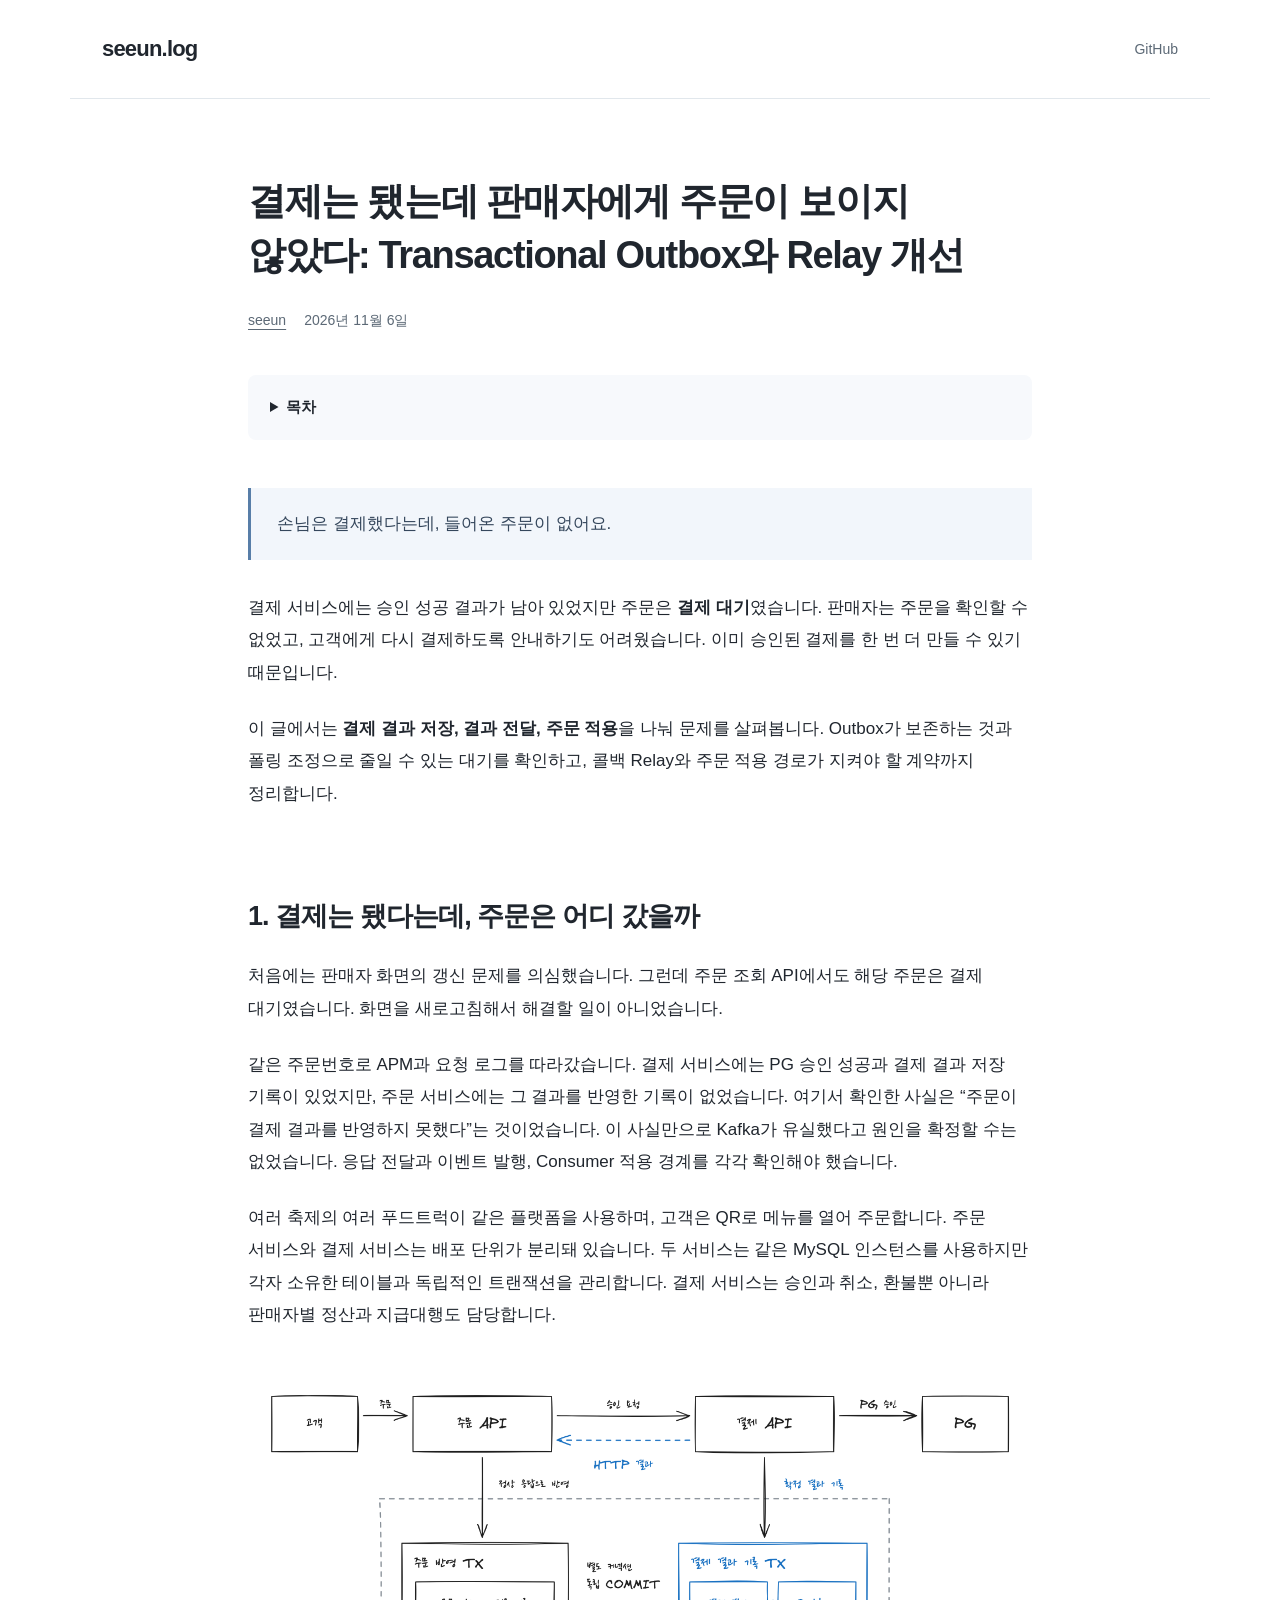
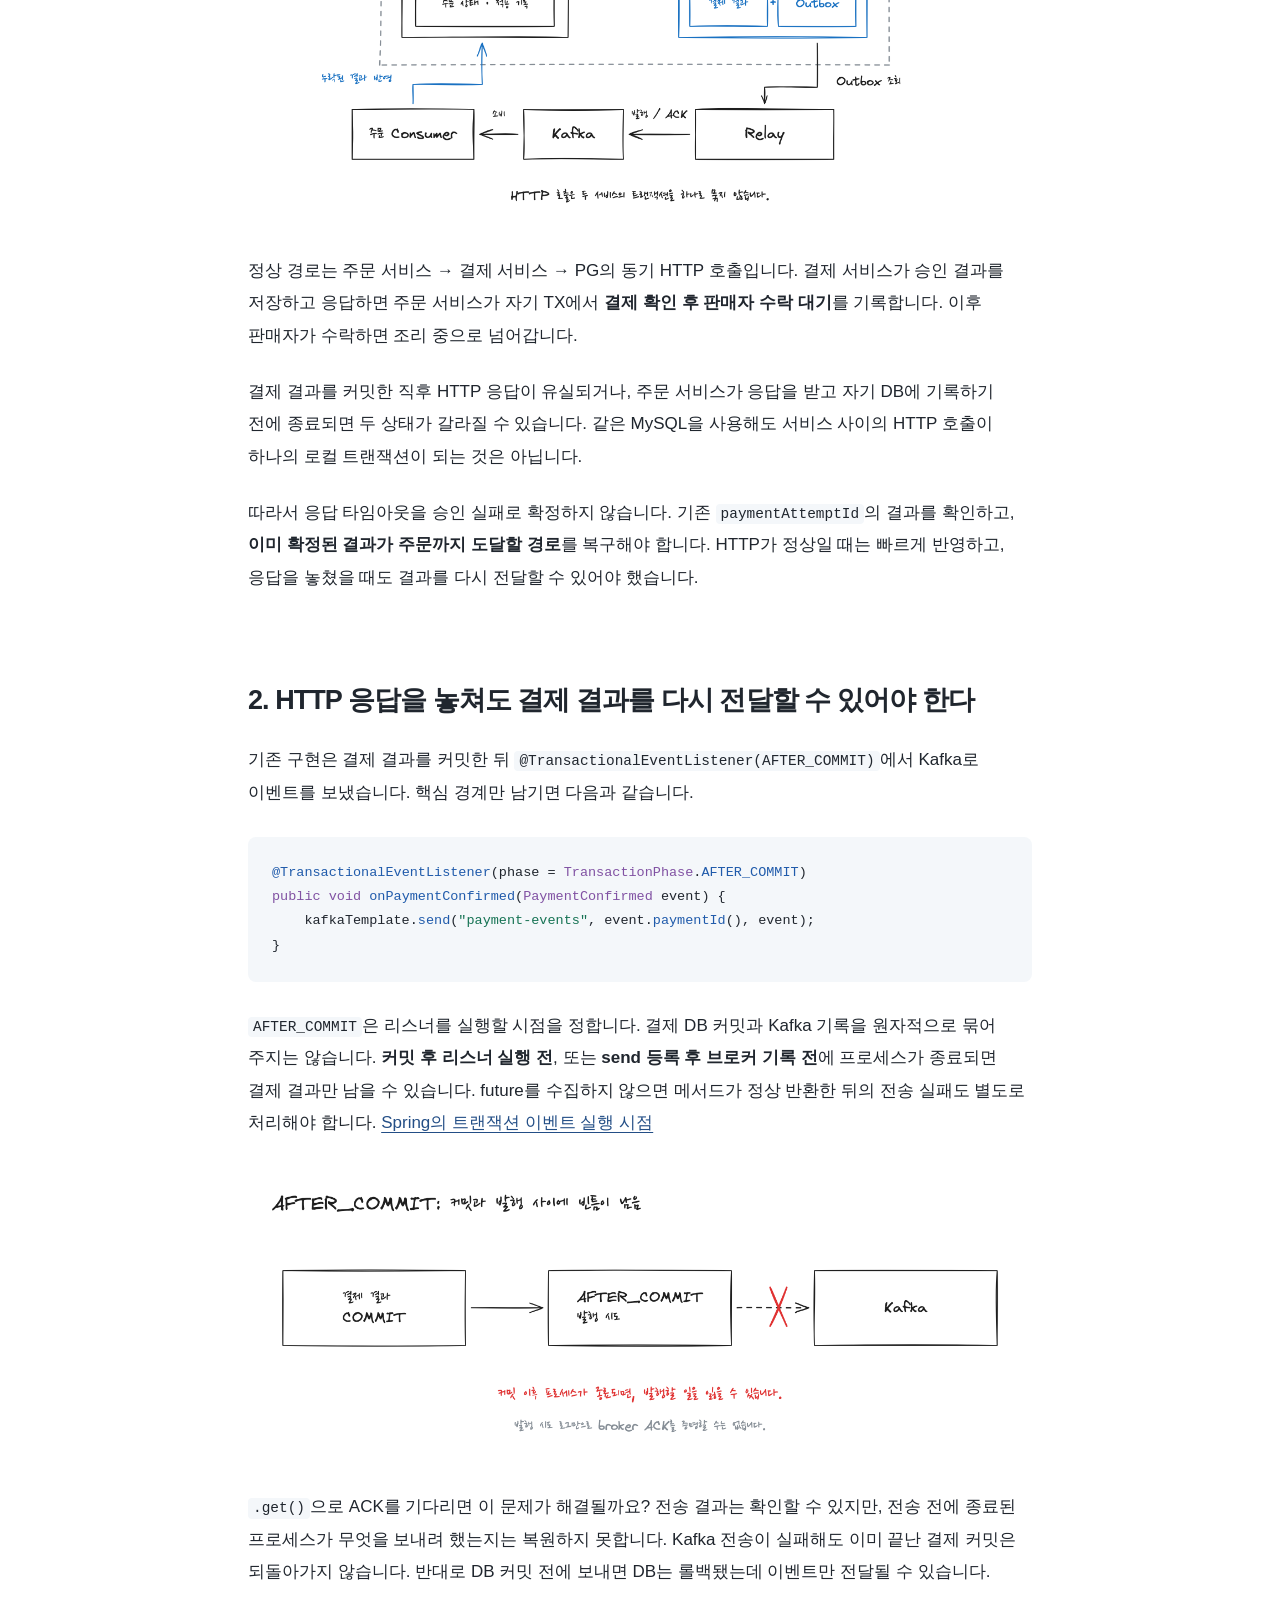
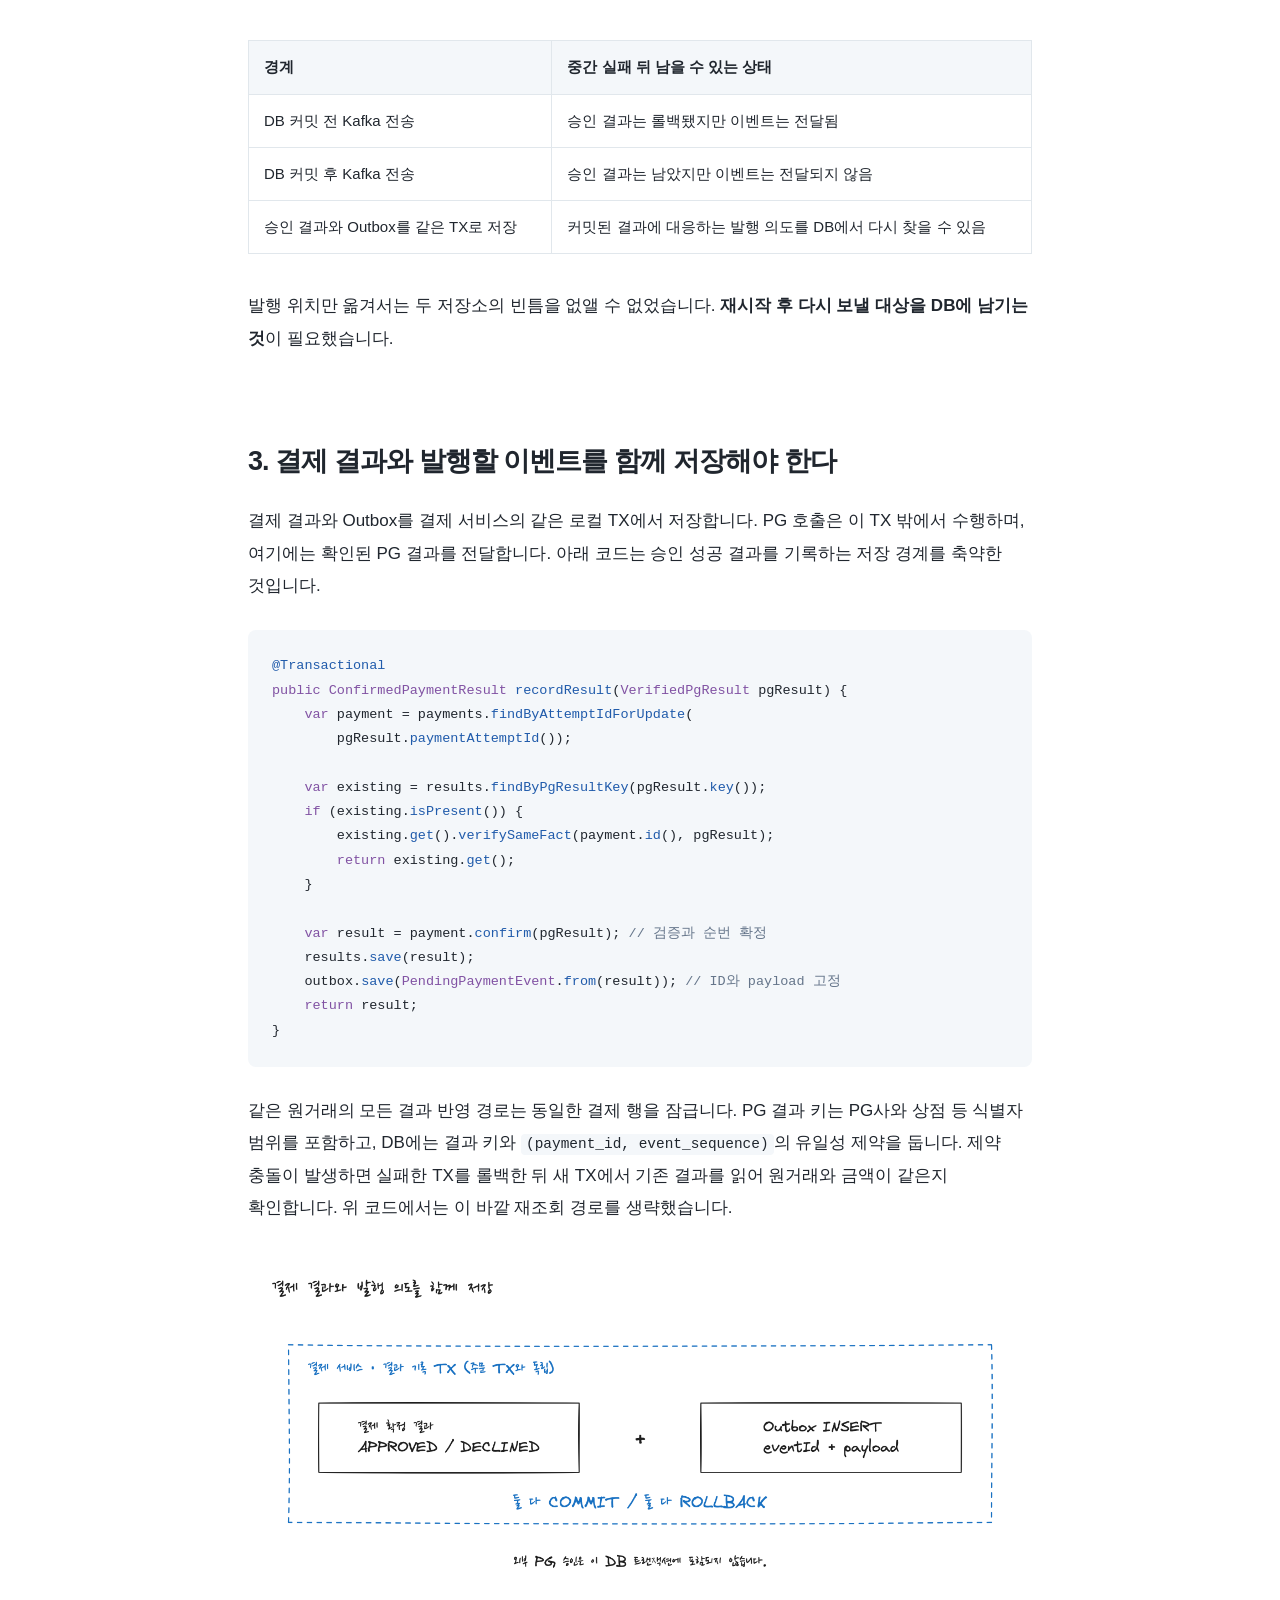
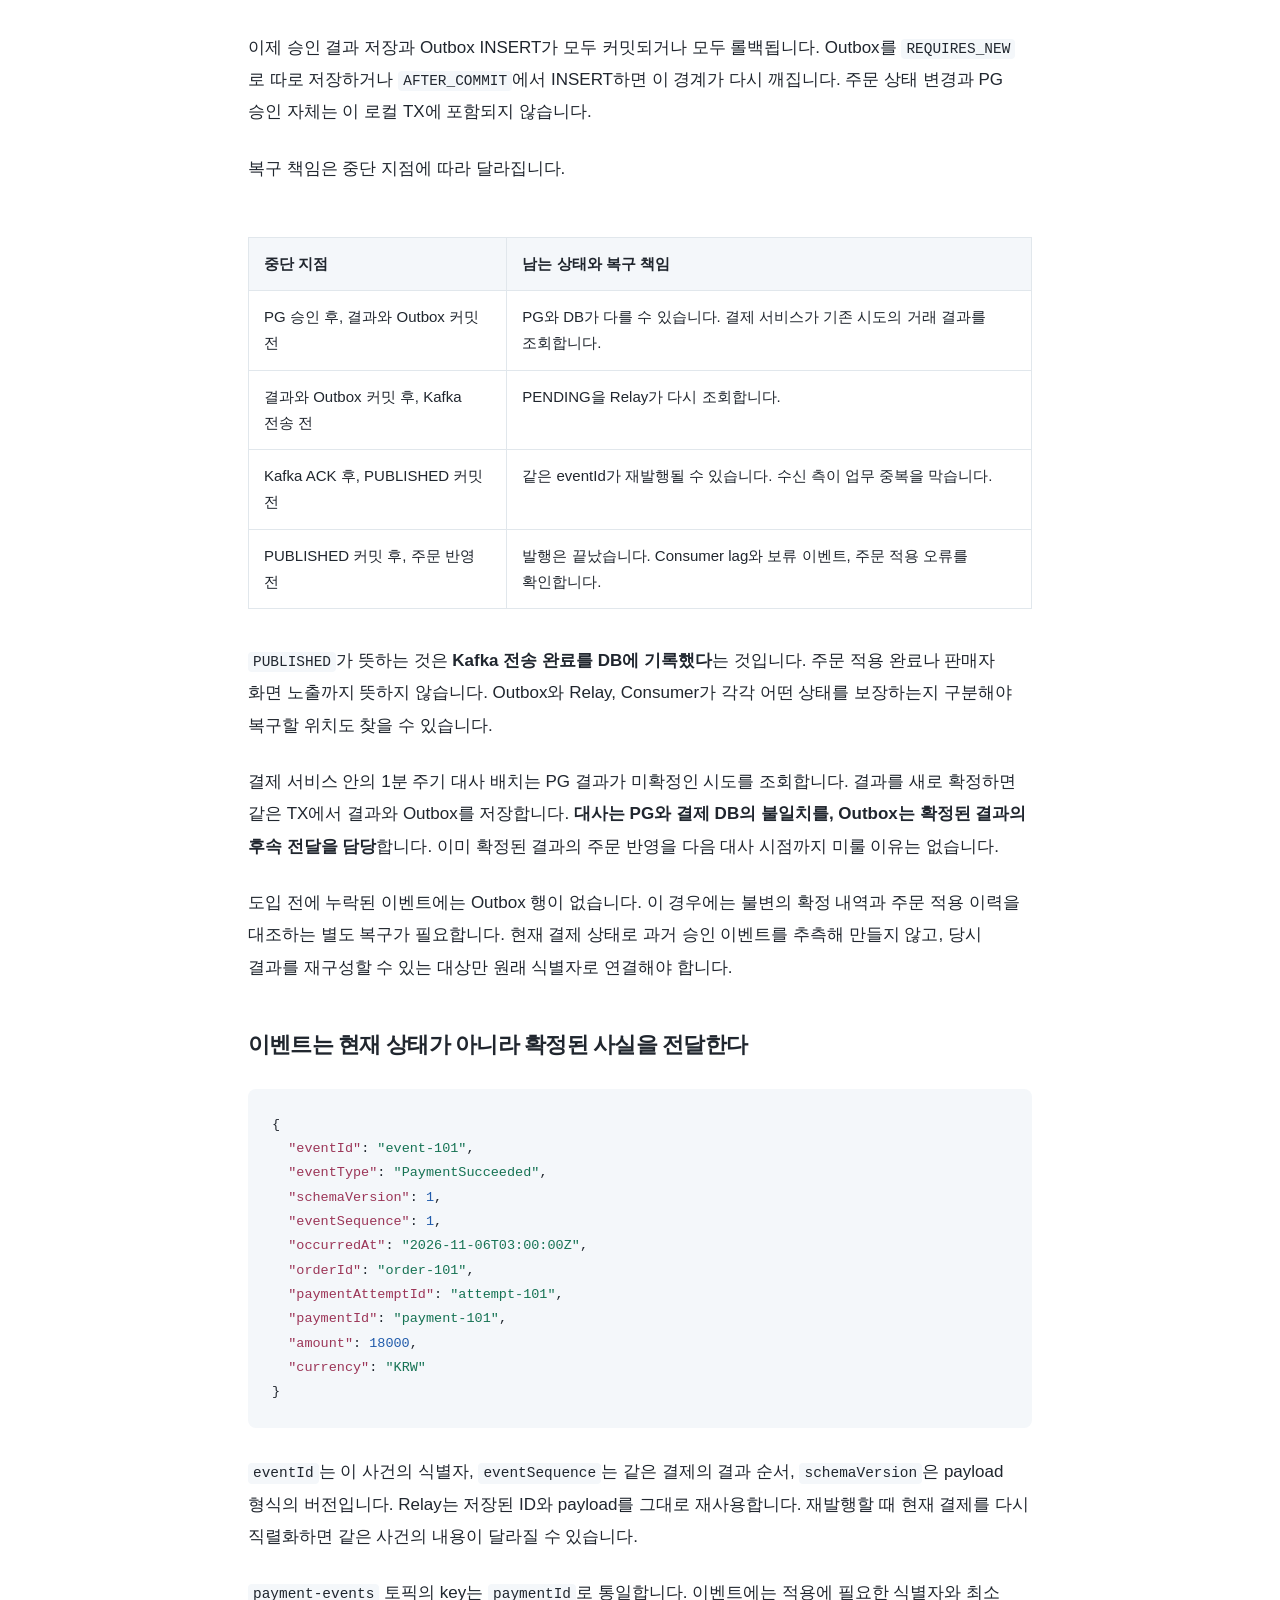
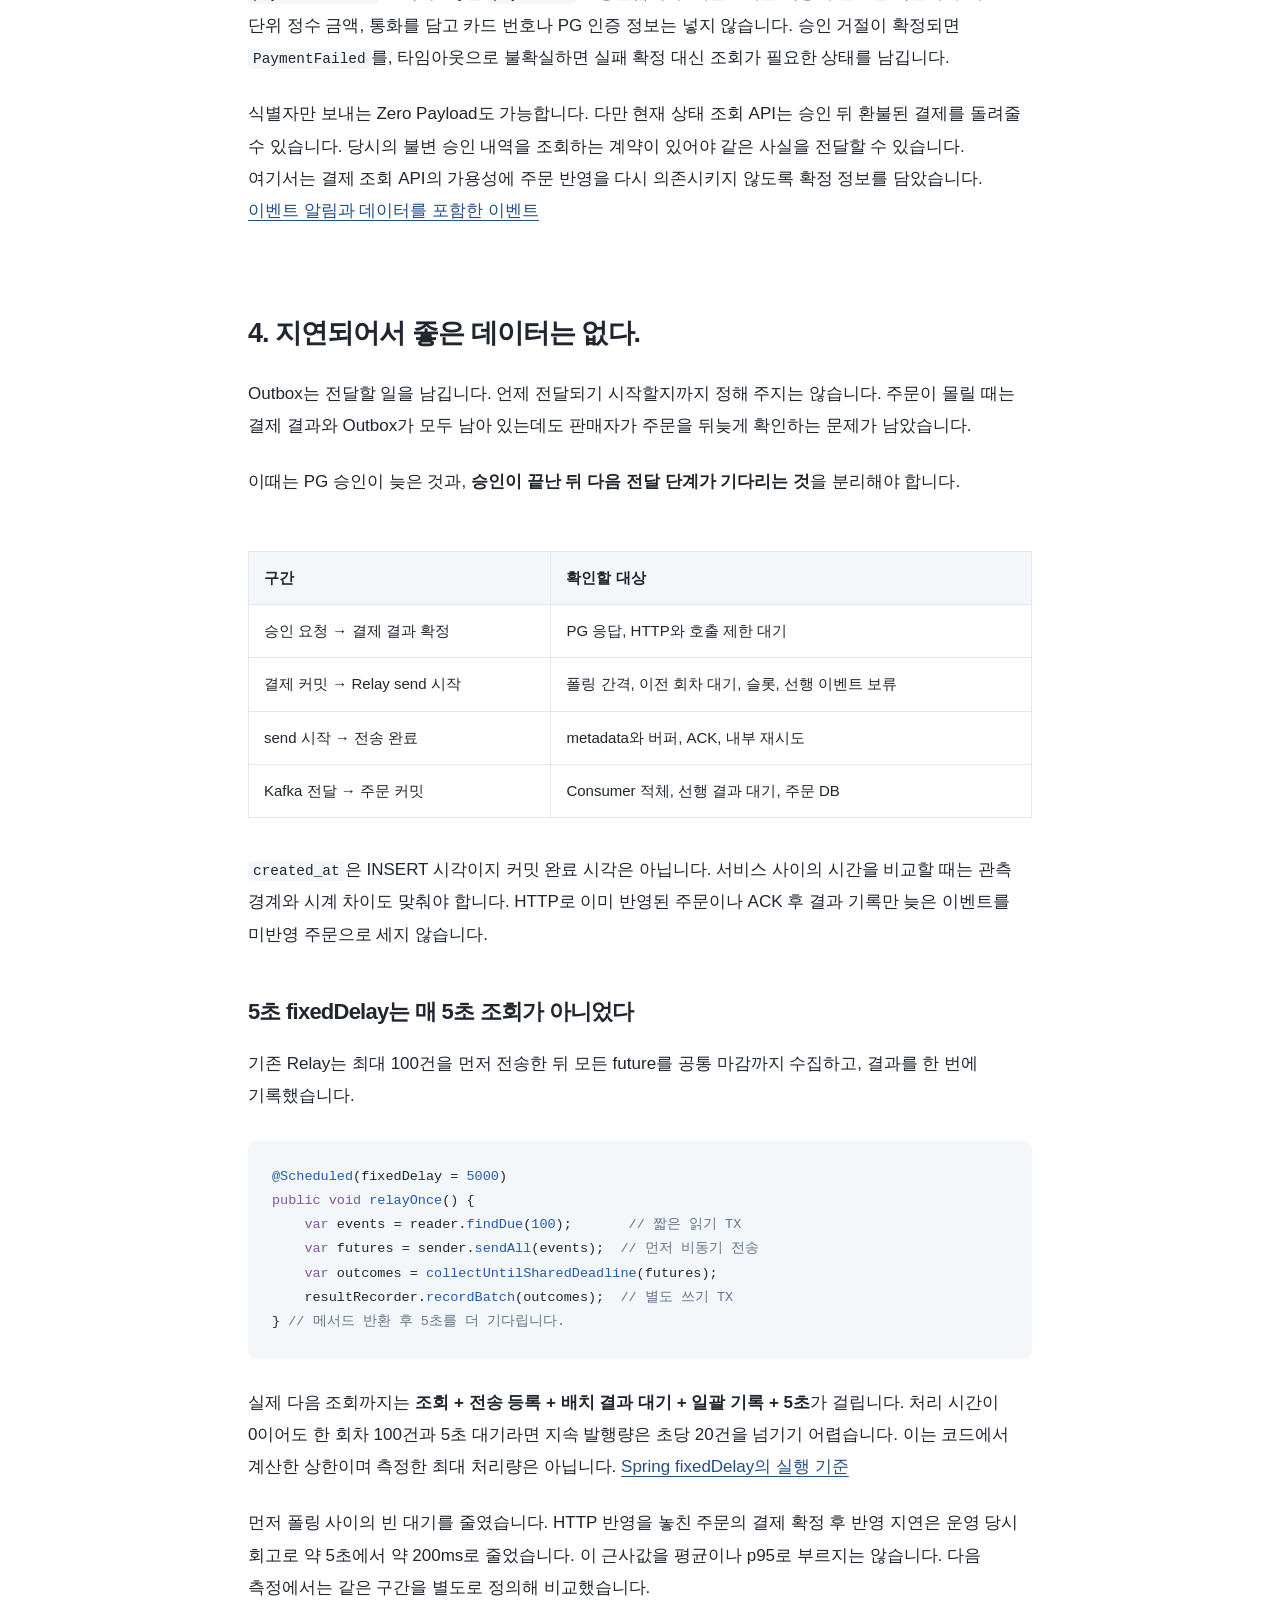
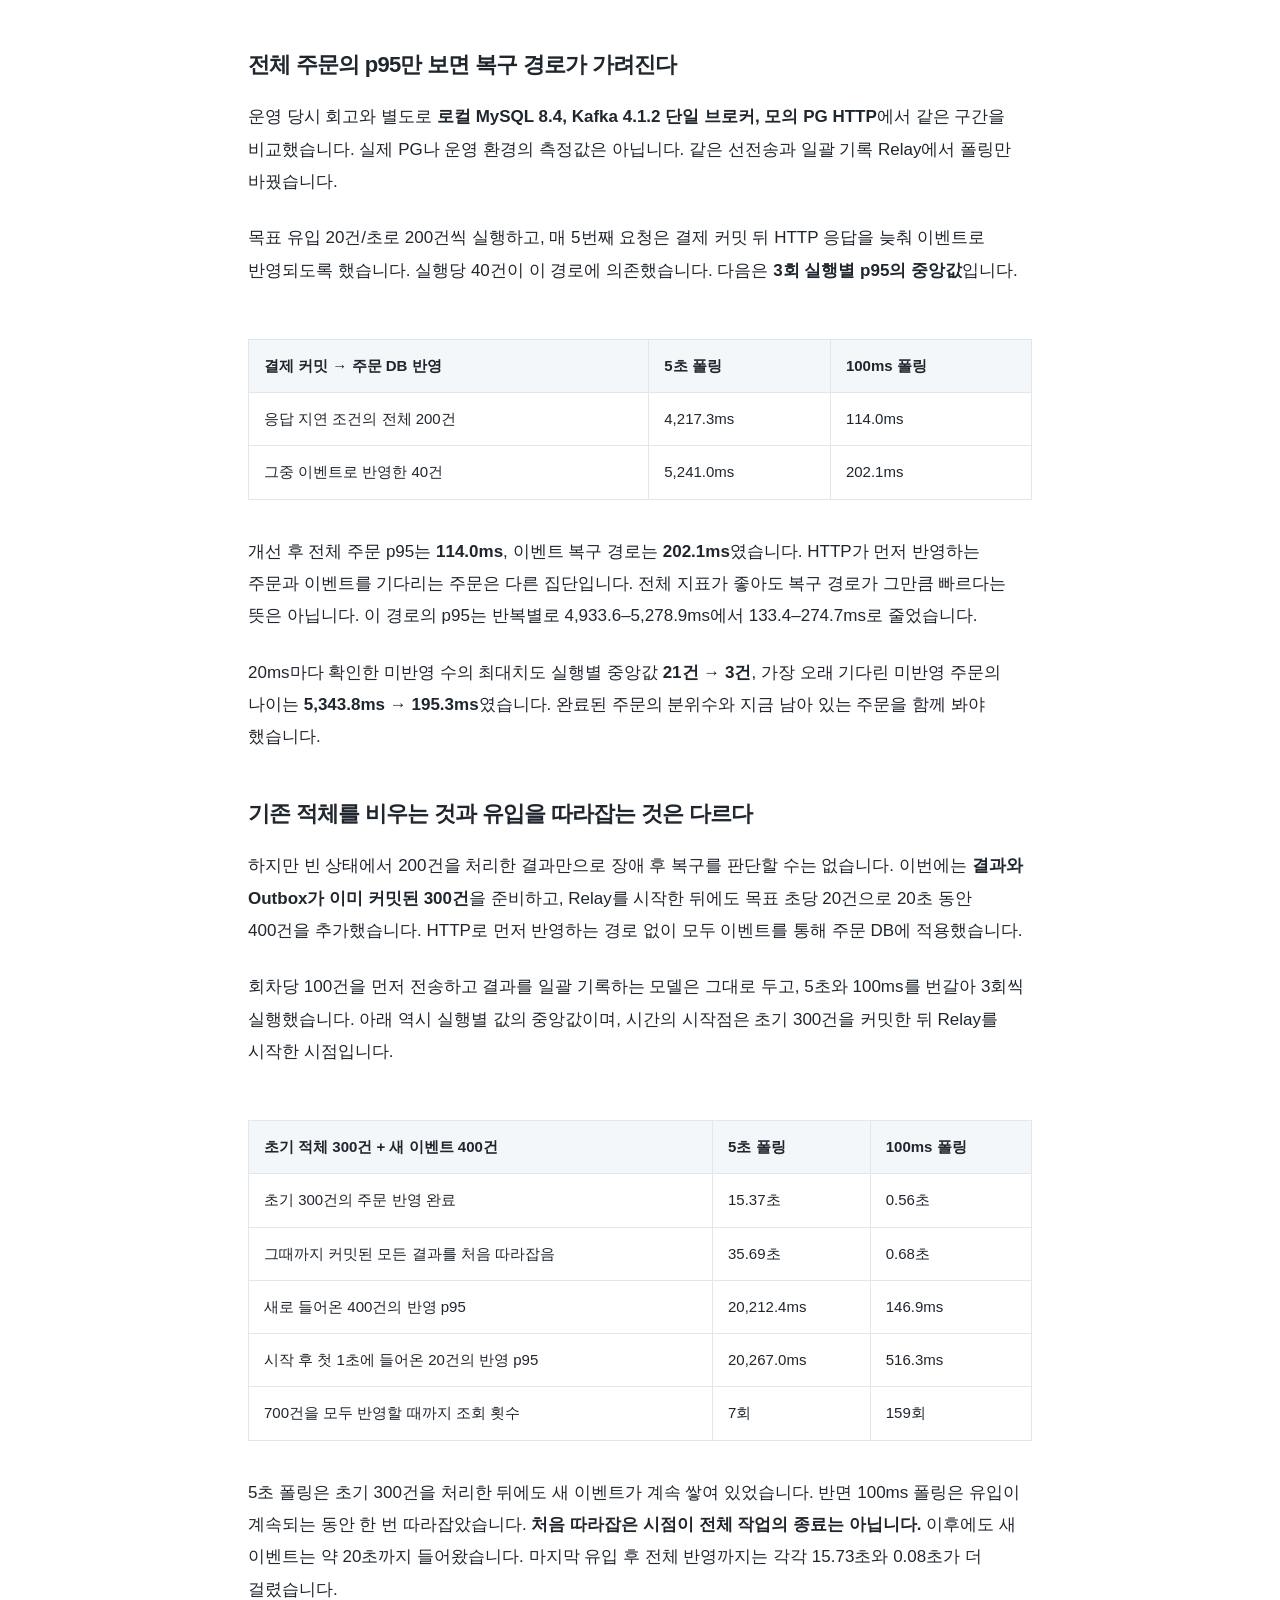
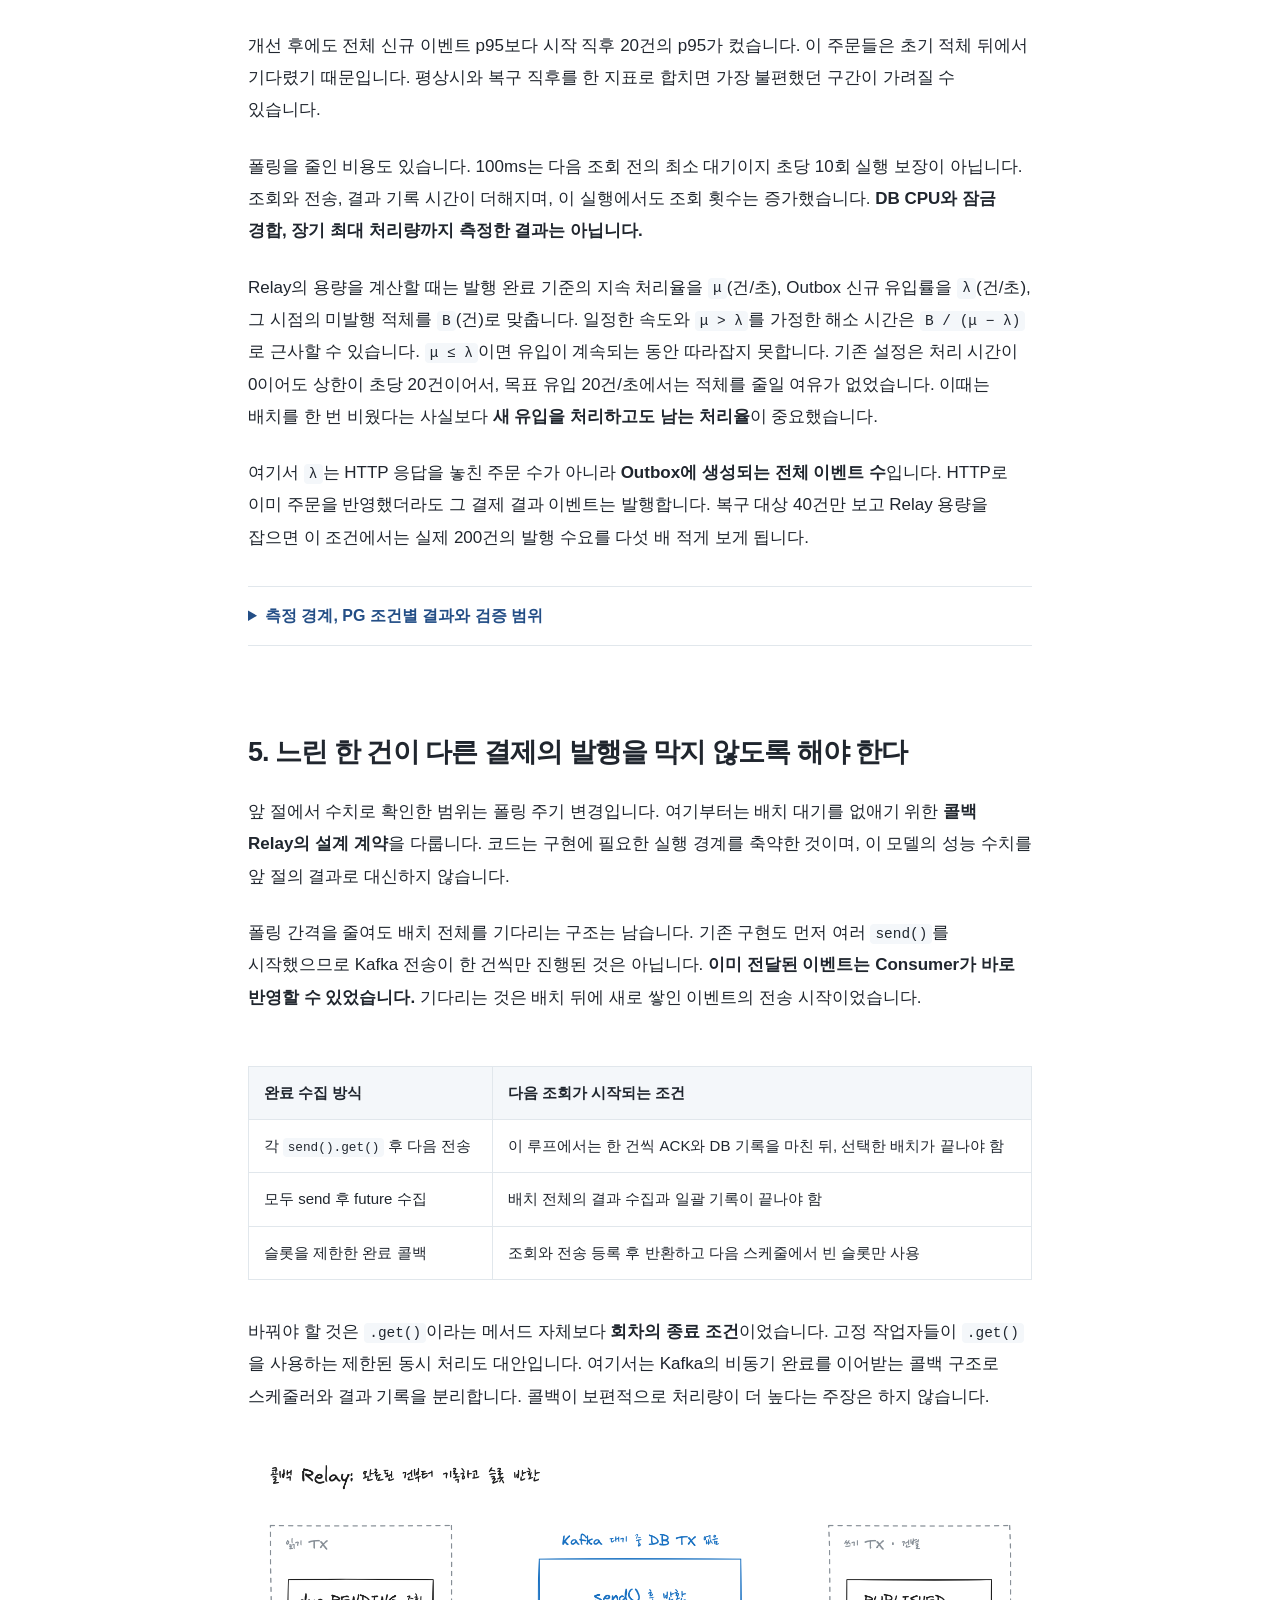
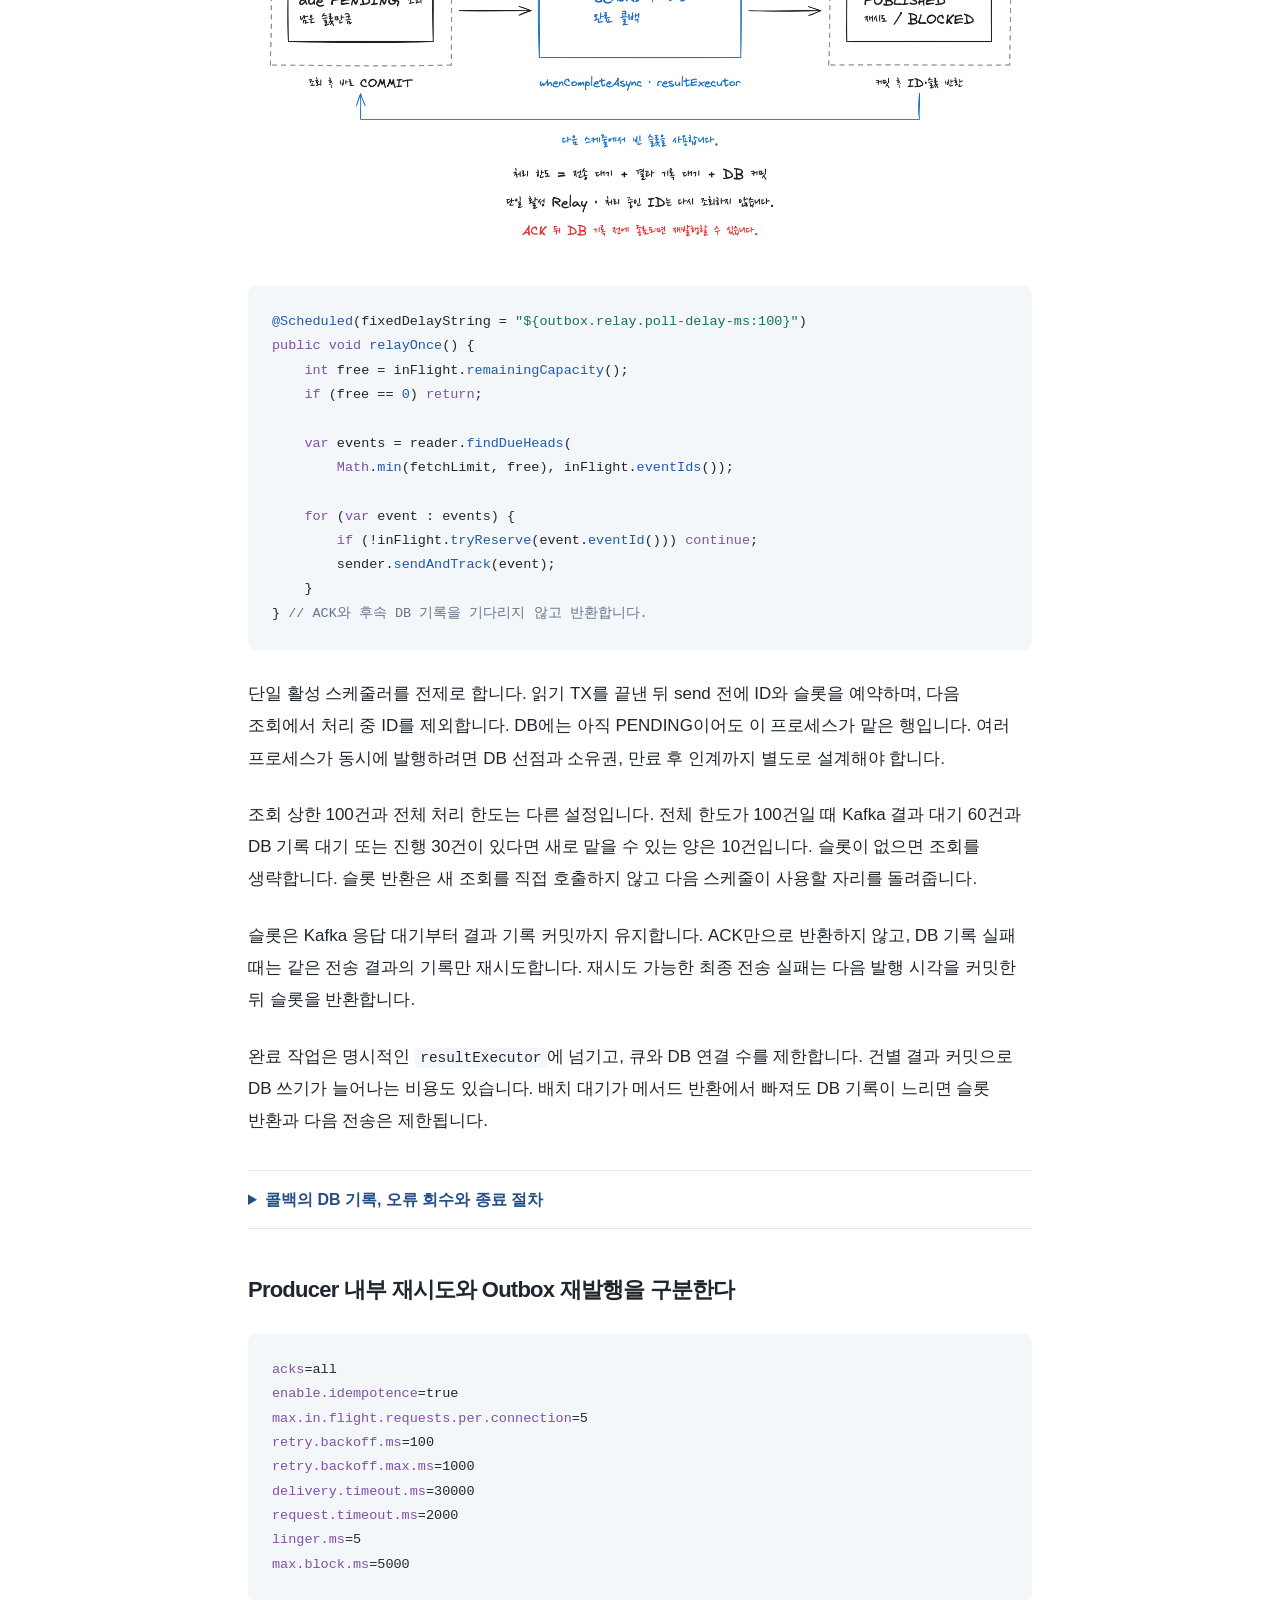
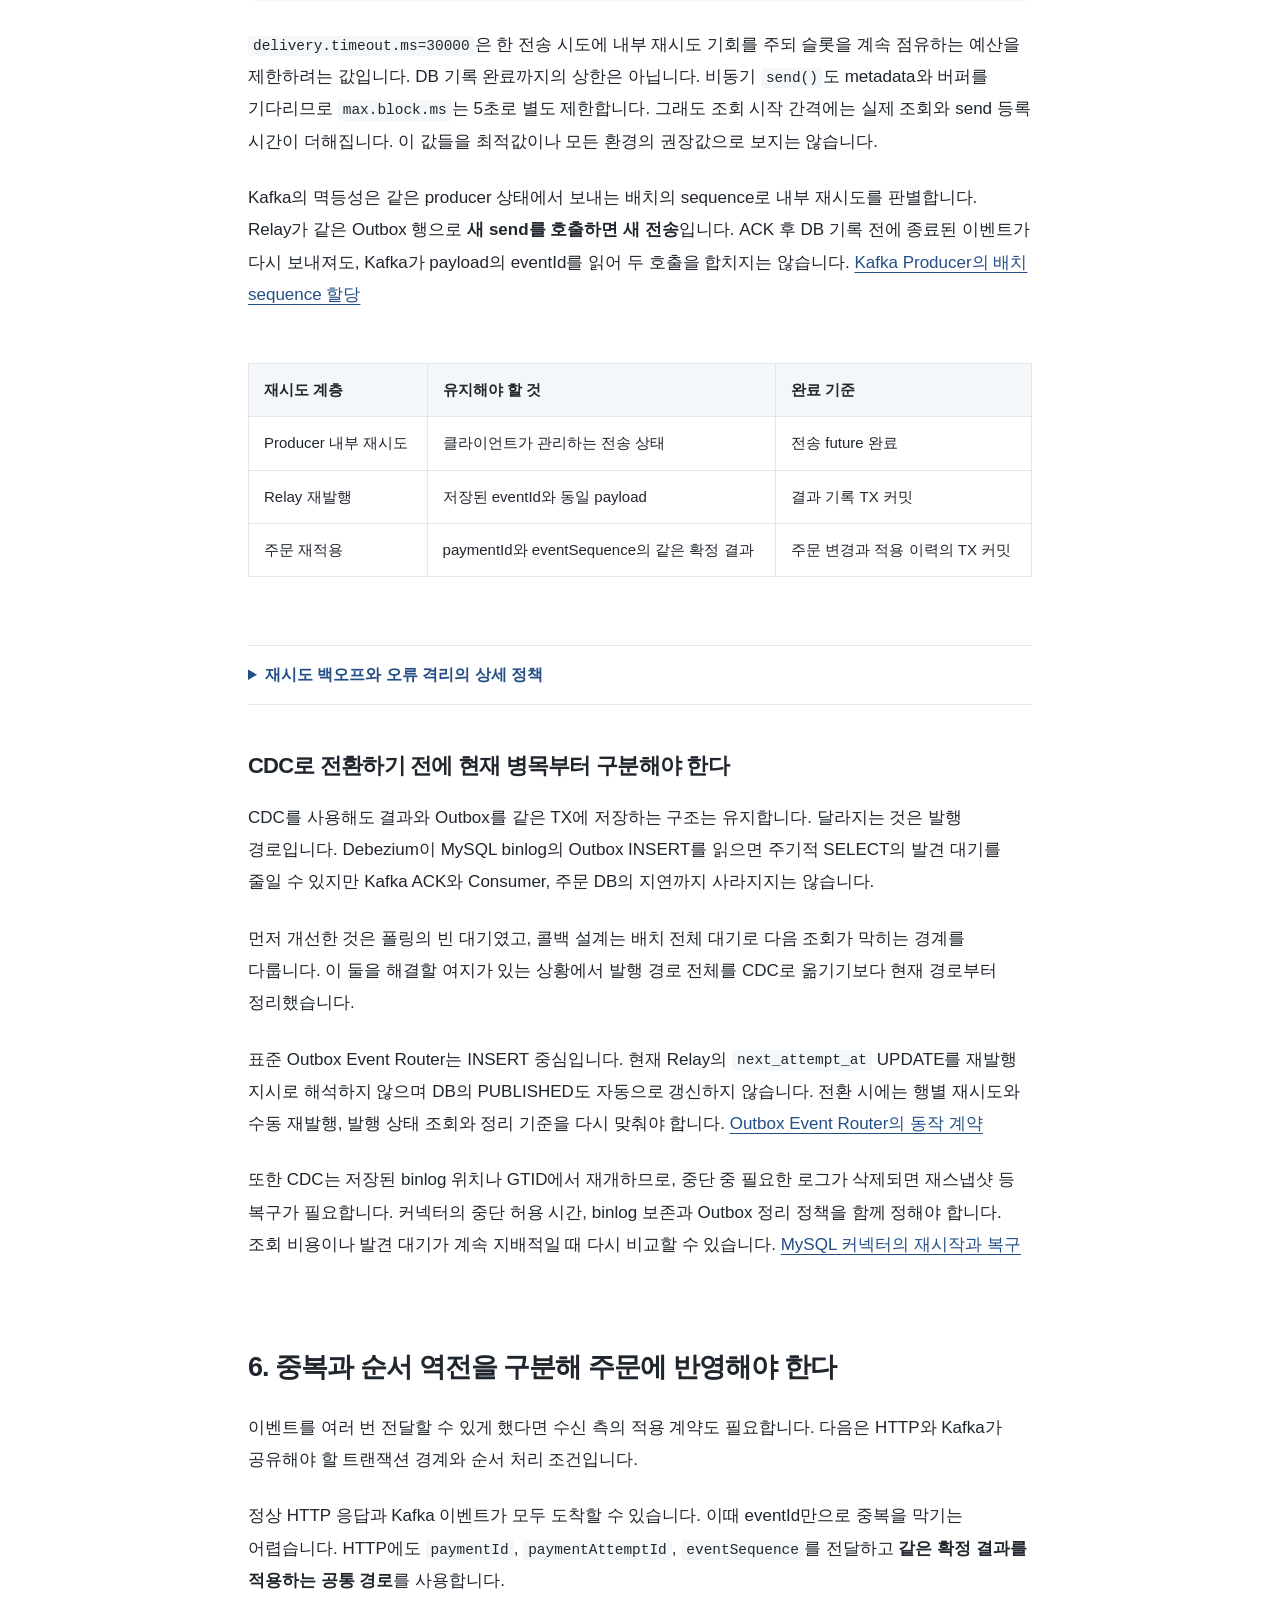
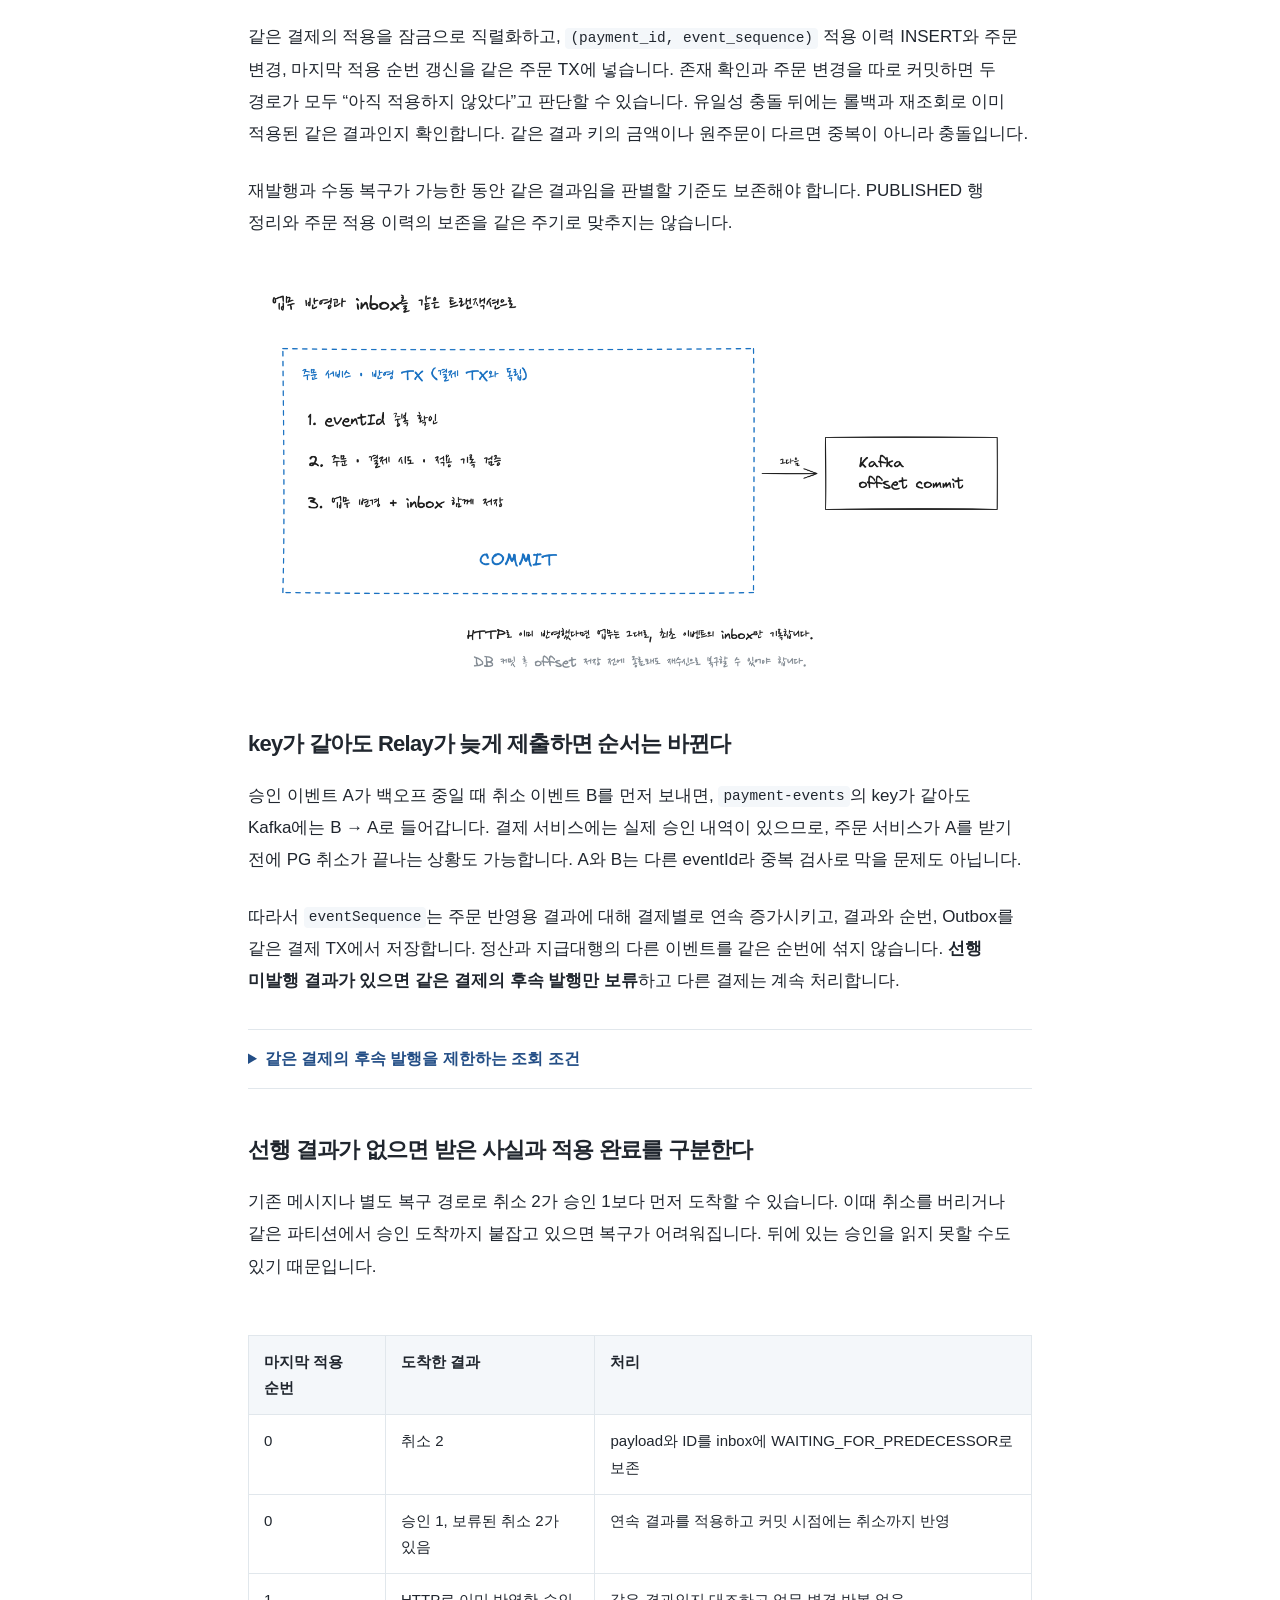
==== commit 2dc04d93: "docs(blog): 지속 유입 중 Outbox 적체 복구 검증과 판단 근거 보강" ====
--- a/posts/transactional-outbox-relay/index.html
+++ b/posts/transactional-outbox-relay/index.html
@@ -1,5 +1,5 @@
 <!doctype html>
-<html lang="ko"><head><meta charset="utf-8"><meta name="viewport" content="width=device-width, initial-scale=1"><title>결제는 됐는데 판매자에게 주문이 보이지 않았다: Transactional Outbox와 Relay 개선 | seeun.log</title><meta name="description" content="결제 승인은 끝났지만 주문은 결제 대기에 남았습니다. Transactional Outbox로 결제 결과를 보존하고, Kafka Relay의 발행 지연과 재시도 순서, Consumer 멱등성을 개선한 과정을 정리했습니다."><link rel="canonical" href="https://seeun0210.github.io/posts/transactional-outbox-relay/"><meta property="og:type" content="article"><meta property="og:title" content="결제는 됐는데 판매자에게 주문이 보이지 않았다: Transactional Outbox와 Relay 개선 | seeun.log"><meta property="og:description" content="결제 승인은 끝났지만 주문은 결제 대기에 남았습니다. Transactional Outbox로 결제 결과를 보존하고, Kafka Relay의 발행 지연과 재시도 순서, Consumer 멱등성을 개선한 과정을 정리했습니다."><meta property="og:url" content="https://seeun0210.github.io/posts/transactional-outbox-relay/"><meta property="og:image" content="https://seeun0210.github.io/assets/posts/transactional-outbox-relay/01-00-architecture-without-db-label-v2.png"><link rel="stylesheet" href="/assets/site.css"></head><body><a class="skip" href="#content">본문으로 건너뛰기</a><header class="site-header"><a class="brand" href="/">seeun.log</a><nav aria-label="외부 링크"><a href="https://github.com/seeun0210">GitHub</a></nav></header><main id="content"><article class="markdown-body"><div class="article-top"><h1>결제는 됐는데 판매자에게 주문이 보이지 않았다: Transactional Outbox와 Relay 개선</h1><div class="byline"><a href="https://github.com/seeun0210">seeun</a><time datetime="2026-11-06">2026년 11월 6일</time></div></div><details class="toc"><summary>목차</summary><ol><li><a href="#section-1">결제는 됐다는데, 주문은 어디 갔을까</a></li><li><a href="#section-2">HTTP 응답을 놓쳐도 결제 결과를 다시 전달할 수 있어야 한다</a></li><li><a href="#section-3">결제 결과와 발행할 이벤트를 함께 저장해야 한다</a></li><li><a href="#section-4">지연되어서 좋은 데이터는 없다.</a></li><li><a href="#section-5">느린 한 건이 다른 결제의 발행을 막지 않도록 해야 한다</a></li><li><a href="#section-6">중복과 순서 역전을 구분해 주문에 반영해야 한다</a></li><li><a href="#section-7">관측하기</a></li></ol></details><blockquote>
+<html lang="ko"><head><meta charset="utf-8"><meta name="viewport" content="width=device-width, initial-scale=1"><title>결제는 됐는데 판매자에게 주문이 보이지 않았다: Transactional Outbox와 Relay 개선 | seeun.log</title><meta name="description" content="결제 승인은 끝났지만 주문은 결제 대기에 남았습니다. Transactional Outbox로 결제 결과를 보존하고, Kafka Relay의 발행 지연과 재시도 순서, Consumer 멱등성을 개선한 과정을 정리했습니다."><link rel="canonical" href="https://seeun0210.github.io/posts/transactional-outbox-relay/"><meta property="og:type" content="article"><meta property="og:title" content="결제는 됐는데 판매자에게 주문이 보이지 않았다: Transactional Outbox와 Relay 개선 | seeun.log"><meta property="og:description" content="결제 승인은 끝났지만 주문은 결제 대기에 남았습니다. Transactional Outbox로 결제 결과를 보존하고, Kafka Relay의 발행 지연과 재시도 순서, Consumer 멱등성을 개선한 과정을 정리했습니다."><meta property="og:url" content="https://seeun0210.github.io/posts/transactional-outbox-relay/"><meta property="og:image" content="https://seeun0210.github.io/assets/posts/transactional-outbox-relay/01-00-architecture-without-db-label-v2.png"><link rel="stylesheet" href="/assets/site.css"></head><body><a class="skip" href="#content">본문으로 건너뛰기</a><header class="site-header"><a class="brand" href="/">seeun.log</a><nav aria-label="외부 링크"><a href="https://github.com/seeun0210">GitHub</a></nav></header><main id="content"><article class="markdown-body"><div class="article-top"><h1>결제는 됐는데 판매자에게 주문이 보이지 않았다: Transactional Outbox와 Relay 개선</h1><div class="byline"><a href="https://github.com/seeun0210">seeun</a><time datetime="2026-11-06">2026년 11월 6일</time></div></div><details class="toc"><summary>목차</summary><ol><li><a href="#section-1">1. 결제는 됐다는데, 주문은 어디 갔을까</a></li><li><a href="#section-2">2. HTTP 응답을 놓쳐도 결제 결과를 다시 전달할 수 있어야 한다</a></li><li><a href="#section-3">3. 결제 결과와 발행할 이벤트를 함께 저장해야 한다</a></li><li><a href="#section-4">4. 지연되어서 좋은 데이터는 없다.</a></li><li><a href="#section-5">5. 느린 한 건이 다른 결제의 발행을 막지 않도록 해야 한다</a></li><li><a href="#section-6">6. 중복과 순서 역전을 구분해 주문에 반영해야 한다</a></li><li><a href="#section-7">7. 관측하기</a></li></ol></details><blockquote>
 <p>손님은 결제했다는데, 들어온 주문이 없어요.</p>
 </blockquote>
 <p>결제 서비스에는 승인 성공 결과가 남아 있었지만 주문은 <strong>결제 대기</strong>였습니다. 판매자는 주문을 확인할 수 없었고, 고객에게 다시 결제하도록 안내하기도 어려웠습니다. 이미 승인된 결제를 한 번 더 만들 수 있기 때문입니다.</p>
@@ -152,9 +152,80 @@
 } <span class="pl-c">// 메서드 반환 후 5초를 더 기다립니다.</span></pre></div>
 <p>실제 다음 조회까지는 <strong>조회 + 전송 등록 + 배치 결과 대기 + 일괄 기록 + 5초</strong>가 걸립니다. 처리 시간이 0이어도 한 회차 100건과 5초 대기라면 지속 발행량은 초당 20건을 넘기기 어렵습니다. 이는 코드에서 계산한 상한이며 측정한 최대 처리량은 아닙니다. <a href="https://docs.spring.io/spring-framework/reference/integration/scheduling.html" rel="nofollow">Spring fixedDelay의 실행 기준</a></p>
 <p>먼저 폴링 사이의 빈 대기를 줄였습니다. HTTP 반영을 놓친 주문의 결제 확정 후 반영 지연은 운영 당시 회고로 약 5초에서 약 200ms로 줄었습니다. 이 근사값을 평균이나 p95로 부르지는 않습니다. 다음 측정에서는 같은 구간을 별도로 정의해 비교했습니다.</p>
-<h3>개선 전후에 같은 구간을 비교한다</h3>
-<p>측정은 <strong>로컬 MySQL 8.4, Kafka 4.1.2 단일 브로커, 모의 PG HTTP</strong> 환경에서 수행했습니다. 실제 PG나 운영 환경의 측정값은 아닙니다. 같은 JVM의 별도 HTTP 서버와 독립된 DB TX를 사용하고, <code class="notranslate">System.nanoTime()</code>으로 결제 커밋 완료 확인부터 주문 커밋 완료 확인까지를 기록했습니다.</p>
-<p>조건마다 목표 유입 20건/초로 200건씩 3회 실행했습니다. 동일한 선전송과 일괄 기록 Relay에서 <code class="notranslate">fixedDelay</code>만 5초와 100ms로 바꿨고, 최초 실행도 각 delay 후였습니다. 아래는 <strong>실행별 p95 / p99의 중앙값, 단위 ms</strong>입니다. 각 실행에서 지연을 정렬한 뒤 <code class="notranslate">ceil(p × n)</code>번째 값을 골랐습니다. 전체 표본을 합친 분위수는 아니며, 이벤트 대상 40건의 p99는 해당 실행의 최대값입니다.</p>
+<h3>전체 주문의 p95만 보면 복구 경로가 가려진다</h3>
+<p>운영 당시 회고와 별도로 <strong>로컬 MySQL 8.4, Kafka 4.1.2 단일 브로커, 모의 PG HTTP</strong>에서 같은 구간을 비교했습니다. 실제 PG나 운영 환경의 측정값은 아닙니다. 같은 선전송과 일괄 기록 Relay에서 폴링만 바꿨습니다.</p>
+<p>목표 유입 20건/초로 200건씩 실행하고, 매 5번째 요청은 결제 커밋 뒤 HTTP 응답을 늦춰 이벤트로 반영되도록 했습니다. 실행당 40건이 이 경로에 의존했습니다. 다음은 <strong>3회 실행별 p95의 중앙값</strong>입니다.</p>
+<markdown-accessiblity-table><table role="table">
+<thead>
+<tr>
+<th>결제 커밋 → 주문 DB 반영</th>
+<th align="right">5초 폴링</th>
+<th align="right">100ms 폴링</th>
+</tr>
+</thead>
+<tbody>
+<tr>
+<td>응답 지연 조건의 전체 200건</td>
+<td align="right">4,217.3ms</td>
+<td align="right">114.0ms</td>
+</tr>
+<tr>
+<td>그중 이벤트로 반영한 40건</td>
+<td align="right">5,241.0ms</td>
+<td align="right">202.1ms</td>
+</tr>
+</tbody>
+</table></markdown-accessiblity-table>
+<p>개선 후 전체 주문 p95는 <strong>114.0ms</strong>, 이벤트 복구 경로는 <strong>202.1ms</strong>였습니다. HTTP가 먼저 반영하는 주문과 이벤트를 기다리는 주문은 다른 집단입니다. 전체 지표가 좋아도 복구 경로가 그만큼 빠르다는 뜻은 아닙니다. 이 경로의 p95는 반복별로 4,933.6–5,278.9ms에서 133.4–274.7ms로 줄었습니다.</p>
+<p>20ms마다 확인한 미반영 수의 최대치도 실행별 중앙값 <strong>21건 → 3건</strong>, 가장 오래 기다린 미반영 주문의 나이는 <strong>5,343.8ms → 195.3ms</strong>였습니다. 완료된 주문의 분위수와 지금 남아 있는 주문을 함께 봐야 했습니다.</p>
+<h3>기존 적체를 비우는 것과 유입을 따라잡는 것은 다르다</h3>
+<p>하지만 빈 상태에서 200건을 처리한 결과만으로 장애 후 복구를 판단할 수는 없습니다. 이번에는 <strong>결과와 Outbox가 이미 커밋된 300건</strong>을 준비하고, Relay를 시작한 뒤에도 목표 초당 20건으로 20초 동안 400건을 추가했습니다. HTTP로 먼저 반영하는 경로 없이 모두 이벤트를 통해 주문 DB에 적용했습니다.</p>
+<p>회차당 100건을 먼저 전송하고 결과를 일괄 기록하는 모델은 그대로 두고, 5초와 100ms를 번갈아 3회씩 실행했습니다. 아래 역시 실행별 값의 중앙값이며, 시간의 시작점은 초기 300건을 커밋한 뒤 Relay를 시작한 시점입니다.</p>
+<markdown-accessiblity-table><table role="table">
+<thead>
+<tr>
+<th>초기 적체 300건 + 새 이벤트 400건</th>
+<th align="right">5초 폴링</th>
+<th align="right">100ms 폴링</th>
+</tr>
+</thead>
+<tbody>
+<tr>
+<td>초기 300건의 주문 반영 완료</td>
+<td align="right">15.37초</td>
+<td align="right">0.56초</td>
+</tr>
+<tr>
+<td>그때까지 커밋된 모든 결과를 처음 따라잡음</td>
+<td align="right">35.69초</td>
+<td align="right">0.68초</td>
+</tr>
+<tr>
+<td>새로 들어온 400건의 반영 p95</td>
+<td align="right">20,212.4ms</td>
+<td align="right">146.9ms</td>
+</tr>
+<tr>
+<td>시작 후 첫 1초에 들어온 20건의 반영 p95</td>
+<td align="right">20,267.0ms</td>
+<td align="right">516.3ms</td>
+</tr>
+<tr>
+<td>700건을 모두 반영할 때까지 조회 횟수</td>
+<td align="right">7회</td>
+<td align="right">159회</td>
+</tr>
+</tbody>
+</table></markdown-accessiblity-table>
+<p>5초 폴링은 초기 300건을 처리한 뒤에도 새 이벤트가 계속 쌓여 있었습니다. 반면 100ms 폴링은 유입이 계속되는 동안 한 번 따라잡았습니다. <strong>처음 따라잡은 시점이 전체 작업의 종료는 아닙니다.</strong> 이후에도 새 이벤트는 약 20초까지 들어왔습니다. 마지막 유입 후 전체 반영까지는 각각 15.73초와 0.08초가 더 걸렸습니다.</p>
+<p>개선 후에도 전체 신규 이벤트 p95보다 시작 직후 20건의 p95가 컸습니다. 이 주문들은 초기 적체 뒤에서 기다렸기 때문입니다. 평상시와 복구 직후를 한 지표로 합치면 가장 불편했던 구간이 가려질 수 있습니다.</p>
+<p>폴링을 줄인 비용도 있습니다. 100ms는 다음 조회 전의 최소 대기이지 초당 10회 실행 보장이 아닙니다. 조회와 전송, 결과 기록 시간이 더해지며, 이 실행에서도 조회 횟수는 증가했습니다. <strong>DB CPU와 잠금 경합, 장기 최대 처리량까지 측정한 결과는 아닙니다.</strong></p>
+<p>Relay의 용량을 계산할 때는 발행 완료 기준의 지속 처리율을 <code class="notranslate">μ</code>(건/초), Outbox 신규 유입률을 <code class="notranslate">λ</code>(건/초), 그 시점의 미발행 적체를 <code class="notranslate">B</code>(건)로 맞춥니다. 일정한 속도와 <code class="notranslate">μ &gt; λ</code>를 가정한 해소 시간은 <code class="notranslate">B / (μ − λ)</code>로 근사할 수 있습니다. <code class="notranslate">μ ≤ λ</code>이면 유입이 계속되는 동안 따라잡지 못합니다. 기존 설정은 처리 시간이 0이어도 상한이 초당 20건이어서, 목표 유입 20건/초에서는 적체를 줄일 여유가 없었습니다. 이때는 배치를 한 번 비웠다는 사실보다 <strong>새 유입을 처리하고도 남는 처리율</strong>이 중요했습니다.</p>
+<p>여기서 <code class="notranslate">λ</code>는 HTTP 응답을 놓친 주문 수가 아니라 <strong>Outbox에 생성되는 전체 이벤트 수</strong>입니다. HTTP로 이미 주문을 반영했더라도 그 결제 결과 이벤트는 발행합니다. 복구 대상 40건만 보고 Relay 용량을 잡으면 이 조건에서는 실제 200건의 발행 수요를 다섯 배 적게 보게 됩니다.</p>
+<details>
+<summary>측정 경계, PG 조건별 결과와 검증 범위</summary>
+<p>동일 JVM의 <code class="notranslate">System.nanoTime()</code>으로 결제 커밋 완료 확인부터 주문 커밋 완료 확인까지를 기록했습니다. 별도 HTTP 서버와 독립된 DB TX를 사용했으며 판매자 화면 갱신과 수락 시간은 포함하지 않았습니다. 최초 폴링도 각 delay 뒤에 실행했습니다.</p>
+<p>HTTP 비교는 조건마다 200건씩 3회입니다. 다음은 <strong>실행별 p95 / p99의 중앙값, 단위 ms</strong>입니다. 각 실행에서 정렬 후 <code class="notranslate">ceil(p × n)</code>번째 값을 골랐으며 전체 표본을 합친 분위수가 아닙니다. 이벤트 대상 40건의 p99는 그 실행의 최대값입니다.</p>
 <markdown-accessiblity-table><table role="table">
 <thead>
 <tr>
@@ -191,44 +262,14 @@
 </tr>
 </tbody>
 </table></markdown-accessiblity-table>
-<p>응답 지연 조건에서는 매 5번째 요청의 결제 HTTP 응답을 결과 커밋 후 5초 늦춰 주문 서비스의 4초 타임아웃을 넘겼습니다. 실행당 200건 중 40건이 이벤트 반영 대상이었습니다. 이 대상의 반영 p95는 <strong>5,241.0ms → 202.1ms</strong>였습니다. 반복별 범위는 각각 4,933.6–5,278.9ms와 133.4–274.7ms입니다.</p>
-<p>여기서 전체 주문 p95인 <strong>114.0ms만 보면 이벤트 복구 경로의 p95 202.1ms를 읽을 수 없습니다.</strong> HTTP가 먼저 반영하는 주문과 이벤트를 기다리는 주문은 다른 집단입니다. 그 비율이 달라지면 전달 경로가 같아도 전체 지표가 달라집니다. 장애 복구 경로의 품질을 보려면 그 경로에 의존한 주문을 따로 봐야 합니다.</p>
-<p>PG 지연 조건은 모의 PG의 rolling 1초 호출이 9건을 넘으면 성공 응답을 3초 늦춘 조건입니다. 실제 나이스페이의 호출 한도나 지연 곡선이 아닙니다. 폴링을 줄여도 요청부터 반영까지 p95는 약 4.25초 남았습니다. <strong>Relay는 결제 확정 이후의 전달 대기를 줄일 뿐 PG 대기를 없애지는 않습니다.</strong> 정상 HTTP 경로의 작은 수치 차이도 폴링 변경만의 효과로 단정하지 않습니다.</p>
-<h3>완료된 주문과 아직 기다리는 주문을 나눠 본다</h3>
-<p>완료 주문의 분위수만으로는 지금 남아 있는 주문을 알 수 없습니다. 미반영 수와 가장 오래 기다린 시간도 함께 확인했습니다. 다음은 <strong>20ms 간격으로 관측한 실행별 최대치의 중앙값</strong>입니다.</p>
-<markdown-accessiblity-table><table role="table">
-<thead>
-<tr>
-<th>미반영 지표</th>
-<th align="right">5초 폴링</th>
-<th align="right">100ms 폴링</th>
-</tr>
-</thead>
-<tbody>
-<tr>
-<td>응답 지연: 최대 미반영 수</td>
-<td align="right">21건</td>
-<td align="right">3건</td>
-</tr>
-<tr>
-<td>응답 지연: 가장 오래 기다린 미반영 주문</td>
-<td align="right">5,343.8ms</td>
-<td align="right">195.3ms</td>
-</tr>
-<tr>
-<td>PG 지연: 최대 미반영 수</td>
-<td align="right">56건</td>
-<td align="right">5건</td>
-</tr>
-<tr>
-<td>PG 지연: 가장 오래 기다린 미반영 주문</td>
-<td align="right">5,183.6ms</td>
-<td align="right">269.6ms</td>
-</tr>
-</tbody>
-</table></markdown-accessiblity-table>
-<p>세 조건의 총 18회 3,600건은 종료 후 Kafka 기록과 결제 결과, Outbox와 주문 DB를 대조했고 최종 미반영은 모두 0건이었습니다. 종료 시점의 0건이 측정 중에도 항상 0건이었다는 뜻은 아닙니다. 샘플링 사이의 최대치, 장기 운영 누락률과 장애 내구성도 이 결과로 보장하지 않습니다.</p>
-<p>이 측정이 뒷받침하는 것은 <strong>폴링 주기 단축으로 이벤트 반영 경로의 대기를 줄였다는 것</strong>입니다. 다음 절의 콜백 전환이나 부분 환불, 다중 Relay의 검증 결과로 확대하지 않습니다. 판매자 화면 갱신과 실제 수락 시간도 포함하지 않았습니다.</p>
+<p>응답 지연 조건은 매 5번째 요청의 결제 HTTP 응답을 커밋 후 5초 늦춰 호출자의 4초 타임아웃을 넘겼습니다. PG 지연 조건은 모의 PG의 rolling 1초 호출이 9건을 넘으면 성공 응답을 3초 늦춘 조건입니다. 실제 나이스페이의 호출 한도나 지연 곡선이 아닙니다.</p>
+<p>폴링을 줄여도 PG 지연 조건의 요청부터 반영까지 p95는 약 4.25초 남았습니다. <strong>Relay는 확정 이후의 전달 대기를 줄이며 PG 대기를 없애지는 않습니다.</strong> 정상 HTTP 경로의 작은 차이도 폴링 변경만의 효과로 단정하지 않습니다.</p>
+<p>PG 지연 조건에서 20ms마다 확인한 최대 미반영 수의 실행별 중앙값은 56건 → 5건, 가장 오래 기다린 미반영 주문의 나이는 5,183.6ms → 269.6ms였습니다. 샘플링 사이의 최대치는 놓칠 수 있습니다.</p>
+<p>HTTP 비교의 총 18회 3,600건은 Kafka 기록과 결제 결과, Outbox와 주문 DB를 대조했고 최종 미반영은 모두 0건이었습니다. 종료 시점의 0건이 실행 중에도 항상 0건이었다는 뜻은 아닙니다.</p>
+<p>적체 비교는 같은 MySQL와 Kafka에서 PG와 HTTP를 제외한 별도 전달 모델입니다. 초기 적체 해소 시간은 초기 300건 중 마지막 주문 커밋에서, 신규 지연은 각 신규 결과 커밋에서 계산했습니다. 따라잡은 시점은 커밋과 적용 시각을 정렬해, 그 시각까지 커밋된 미반영 결과가 처음 0건이 된 때입니다. 슬롯 대기나 화면 갱신 시간의 추정값이 아닙니다.</p>
+<p>신규 커밋의 실제 첫 시각과 마지막 시각으로 계산한 유입률은 6회 모두 19.991–19.994건/초 범위였습니다. 총 4,200건의 고유 ID와 Kafka 기록, 승인 결과, PUBLISHED, 주문 적용 1회와 inbox를 대조했고 최종 미반영은 모두 0건이었습니다. 반복별 신규 p95는 기존 20,205.1–20,230.1ms, 변경 후 142.4–148.2ms였습니다.</p>
+<p>이 결과는 <strong>폴링 간격 변경의 전달 대기와 제한된 적체 해소 비교</strong>입니다. 다음 절의 콜백 구조나 실제 서비스의 부분 환불, 다중 Relay, 장기 운영 누락률의 검증으로 확대하지 않습니다.</p>
+</details>
 <h2 id="section-5">5. 느린 한 건이 다른 결제의 발행을 막지 않도록 해야 한다</h2>
 <p>앞 절에서 수치로 확인한 범위는 폴링 주기 변경입니다. 여기부터는 배치 대기를 없애기 위한 <strong>콜백 Relay의 설계 계약</strong>을 다룹니다. 코드는 구현에 필요한 실행 경계를 축약한 것이며, 이 모델의 성능 수치를 앞 절의 결과로 대신하지 않습니다.</p>
 <p>폴링 간격을 줄여도 배치 전체를 기다리는 구조는 남습니다. 기존 구현도 먼저 여러 <code class="notranslate">send()</code>를 시작했으므로 Kafka 전송이 한 건씩만 진행된 것은 아닙니다. <strong>이미 전달된 이벤트는 Consumer가 바로 반영할 수 있었습니다.</strong> 기다리는 것은 배치 뒤에 새로 쌓인 이벤트의 전송 시작이었습니다.</p>
@@ -362,12 +403,8 @@
 </tr>
 </tbody>
 </table></markdown-accessiblity-table>
-<p>재시도 관련 설정을 추리면 다음과 같습니다. <code class="notranslate">request.timeout.ms=2000</code>, <code class="notranslate">linger.ms=5</code>와 함께 사용해, <code class="notranslate">delivery.timeout.ms</code>가 두 값의 합보다 커야 하는 조건도 맞췄습니다.</p>
-<div class="highlight highlight-source-ini"><pre class="notranslate"><span class="pl-k">retry.backoff.ms</span>=100
-<span class="pl-k">retry.backoff.max.ms</span>=1000
-<span class="pl-k">delivery.timeout.ms</span>=30000
-<span class="pl-k">max.block.ms</span>=5000</pre></div>
-<p>이때 <strong>30초는 주문 반영의 목표 시간이 아니라, 장애 중 한 전송 시도에 허용하는 시간</strong>입니다. 정상 전송은 ACK를 받는 즉시 결과를 기록하고 슬롯을 반환합니다. 전송 타임아웃 뒤에도 Kafka에 기록됐을 가능성은 남으므로, 다시 발행할 때는 같은 eventId를 유지하고 Consumer가 중복을 막습니다. 설정 변경 후에는 재시도 건수뿐 아니라 처리 슬롯 점유, 가장 오래된 PENDING의 대기 시간, 주문 반영 지연을 함께 봤습니다. <a href="https://kafka.apache.org/41/configuration/producer-configs/" rel="nofollow">Kafka 프로듀서 설정</a></p>
+<p><code class="notranslate">request.timeout.ms=2000</code>, <code class="notranslate">linger.ms=5</code>와 함께 사용해 <code class="notranslate">delivery.timeout.ms</code>가 두 값의 합보다 커야 하는 조건도 맞췄습니다.</p>
+<p>이때 <strong>30초는 주문 반영의 목표 시간이 아니라, 장애 중 한 전송 시도에 허용하는 시간</strong>입니다. 정상 전송은 ACK를 받는 즉시 결과를 기록하고 슬롯을 반환합니다. 전송 타임아웃 뒤에도 Kafka에 기록됐을 가능성은 남으므로, 다시 발행할 때는 같은 eventId를 유지하고 Consumer가 중복을 막습니다. 설정 변경 시에는 재시도 건수뿐 아니라 처리 슬롯 점유, 가장 오래된 PENDING의 대기 시간, 주문 반영 지연을 함께 확인해야 합니다. <a href="https://kafka.apache.org/41/configuration/producer-configs/" rel="nofollow">Kafka 프로듀서 설정</a></p>
 <p>전송 시도가 최종 실패하면 Relay는 재시도 가능한 행의 <code class="notranslate">attempt_count</code>와 <code class="notranslate">next_attempt_at</code>을 결과 기록 TX에서 갱신합니다. 횟수는 Outbox의 새 전송 시도 기준이며 Kafka 내부 재시도 횟수와 다릅니다. BLOCKED는 잘못된 payload처럼 자동 재시도로 해결되지 않는 오류를 격리할 때 사용합니다. Kafka 장애나 단순 관측 타임아웃을 이유로 결제 결과 이벤트를 삭제하지 않습니다.</p>
 <p>기본 조회 조건은 <code class="notranslate">status = 'PENDING' AND next_attempt_at &lt;= CURRENT_TIMESTAMP(6)</code>이며, 현재 처리 중인 ID도 제외합니다. 신규 행은 생성 즉시 발행 대상이 되도록 초기 시각을 넣습니다. 다만 이 조건만으로는 같은 결제의 이벤트 순서를 지킬 수 없으므로, 선행 미발행 이벤트가 있는지도 함께 확인해야 합니다.</p>
 <p>백오프 정책 예시로 기본 간격을 1초, 2초, 4초처럼 늘리되 최대 30초로 제한하고, 각 간격의 50–100% 범위에서 무작위로 대기 시간을 정할 수 있습니다. 같은 시점에 실패한 이벤트가 함께 몰려 재전송되는 것을 줄이기 위한 jitter입니다. 이벤트마다 Relay 스레드를 재우지 않고 다음 시각을 DB에 남깁니다. DB 기록 실패의 재시도와 Kafka 발행 실패의 재시도는 구분합니다.</p>
@@ -464,7 +501,7 @@
 <p>주문 적용 시 orderId와 paymentId, paymentAttemptId, orderAdjustmentId의 연관 관계를 확인합니다. 같은 refundId의 재수신은 중복이지만 다른 부분 환불을 같은 작업으로 합치지 않습니다. 일부 메뉴만 취소됐다면 해당 수량과 환불액만 반영하고 나머지 조리와 제공은 유지합니다. 재고 복구는 금액으로 수량을 역산하지 않고 주문 변경의 대상 수량과 조리 상태, 예약 처리 이력으로 판단합니다. 조리 완료 후 금액 보상은 판매 가능한 수량 복구와 구분합니다.</p>
 </details>
 <h2 id="section-7">7. 관측하기</h2>
-<p>운영에서 확인할 기준은 <strong>결제가 끝난 주문이 어느 경계에 남아 있는가</strong>입니다. <code class="notranslate">orderId → paymentAttemptId → paymentId와 eventSequence → eventId</code>로 원거래와 전달, 적용 이력을 연결합니다. 백오피스도 이 구분을 드러내도록 구성합니다.</p>
+<p>운영에서 확인할 기준은 <strong>결제가 끝난 주문이 어느 경계에 남아 있는가</strong>입니다. <code class="notranslate">orderId → paymentAttemptId → paymentId와 eventSequence → eventId</code>로 원거래와 전달, 적용 이력을 연결합니다. 이 기준을 화면에서도 구분할 수 있도록 백오피스의 표시 항목을 설계했습니다.</p>
 <markdown-accessiblity-table><table role="table">
 <thead>
 <tr>
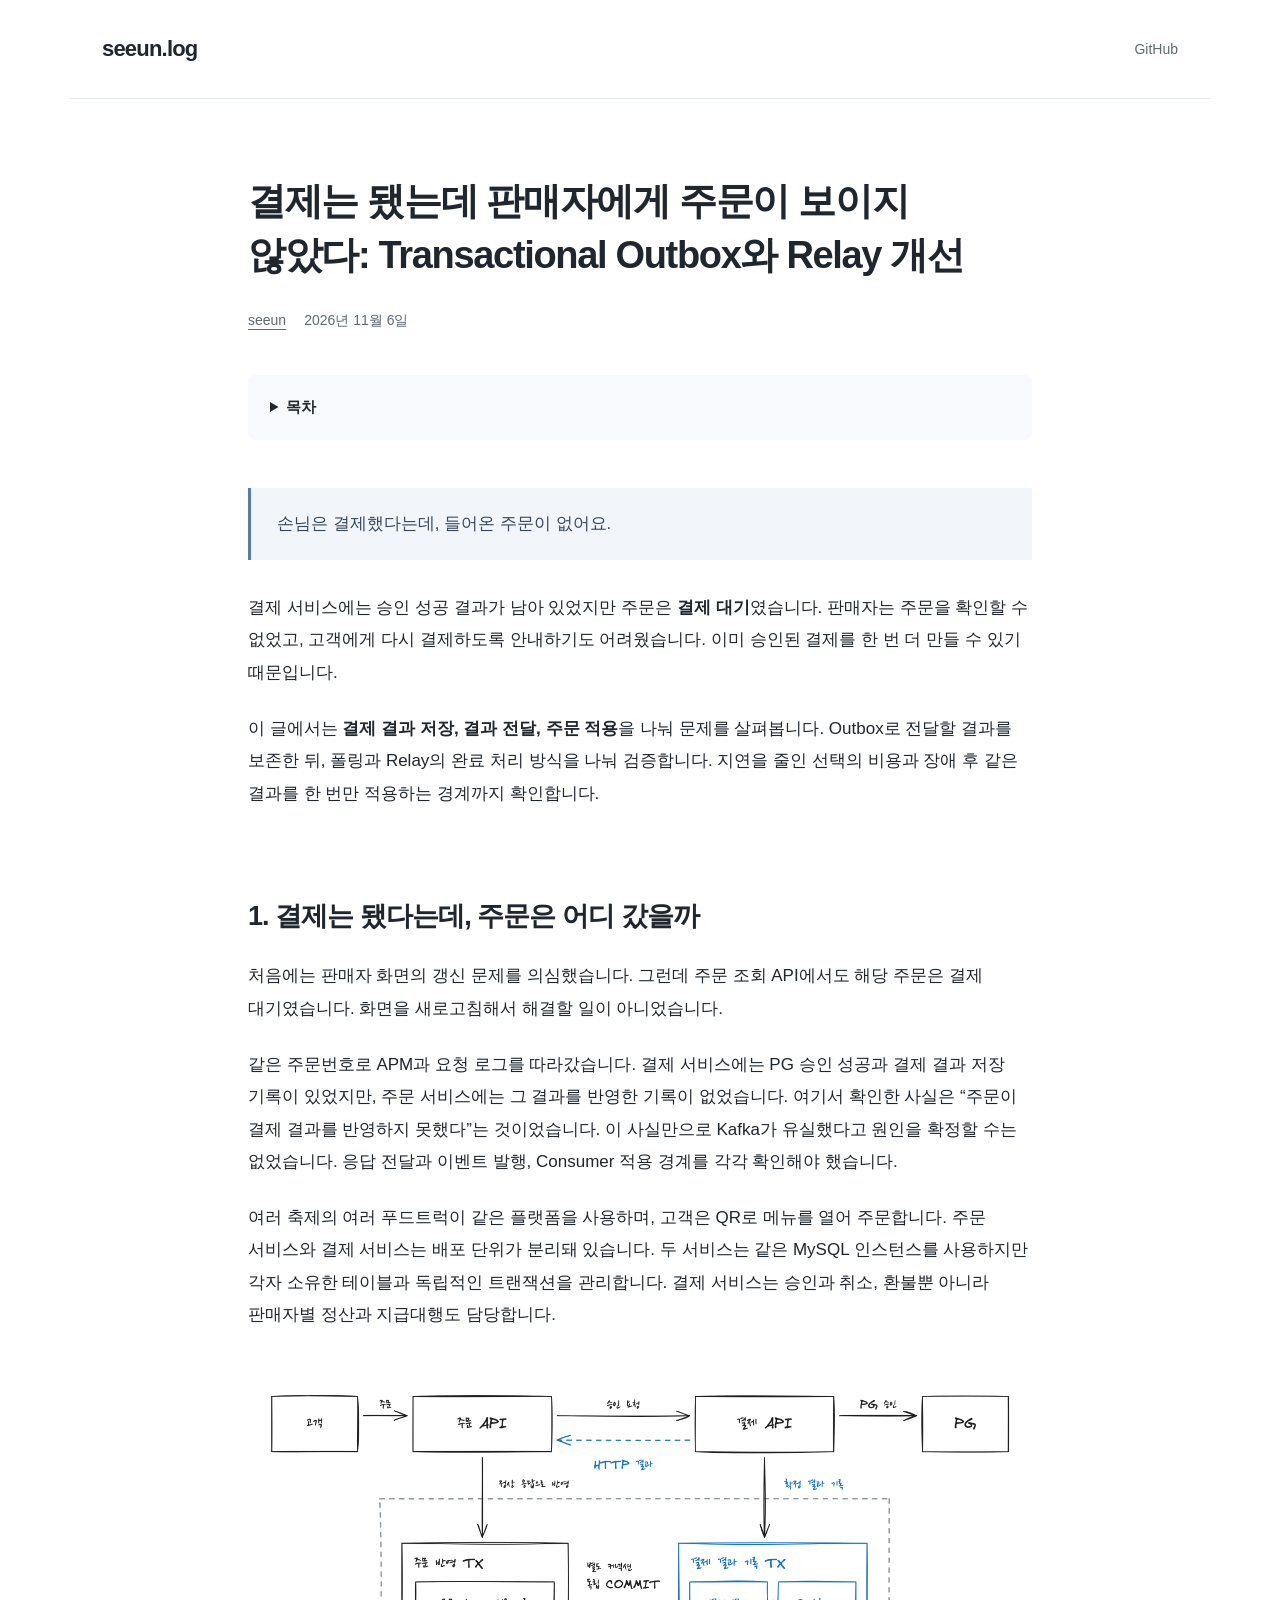
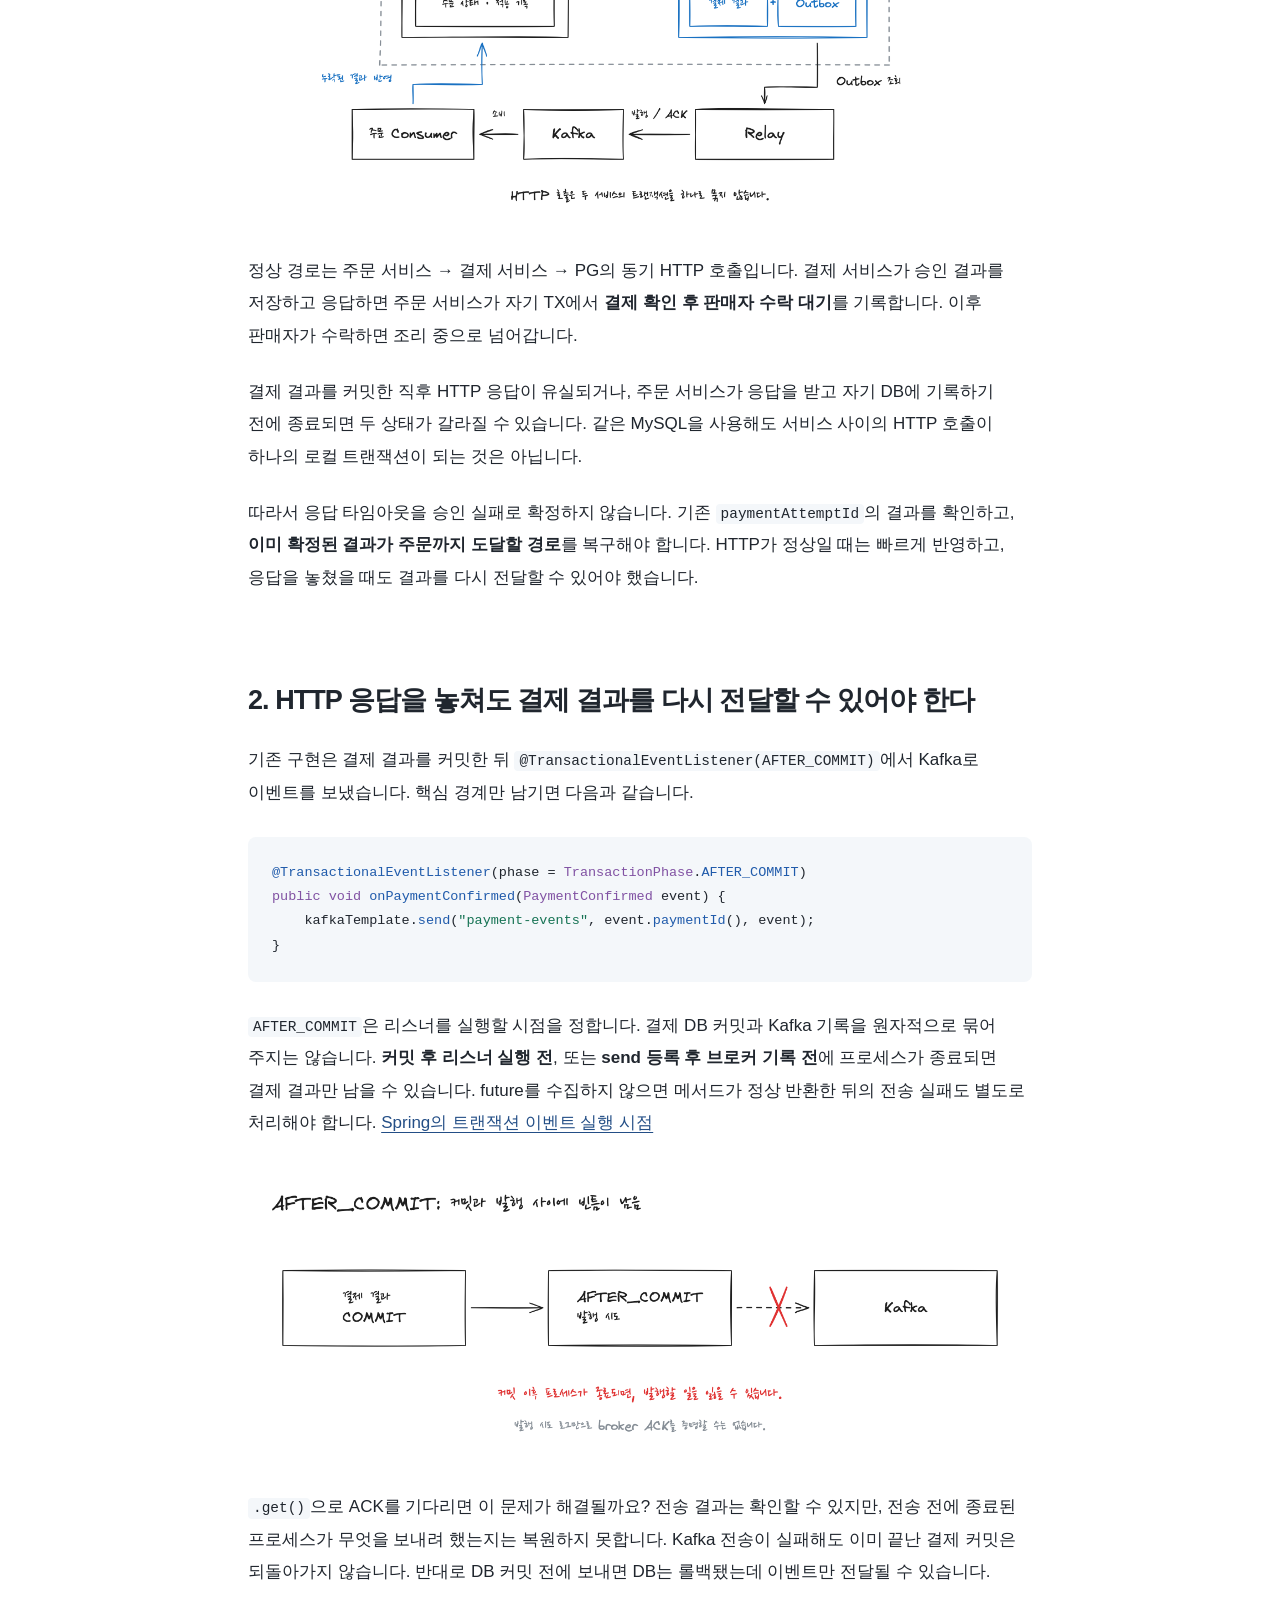
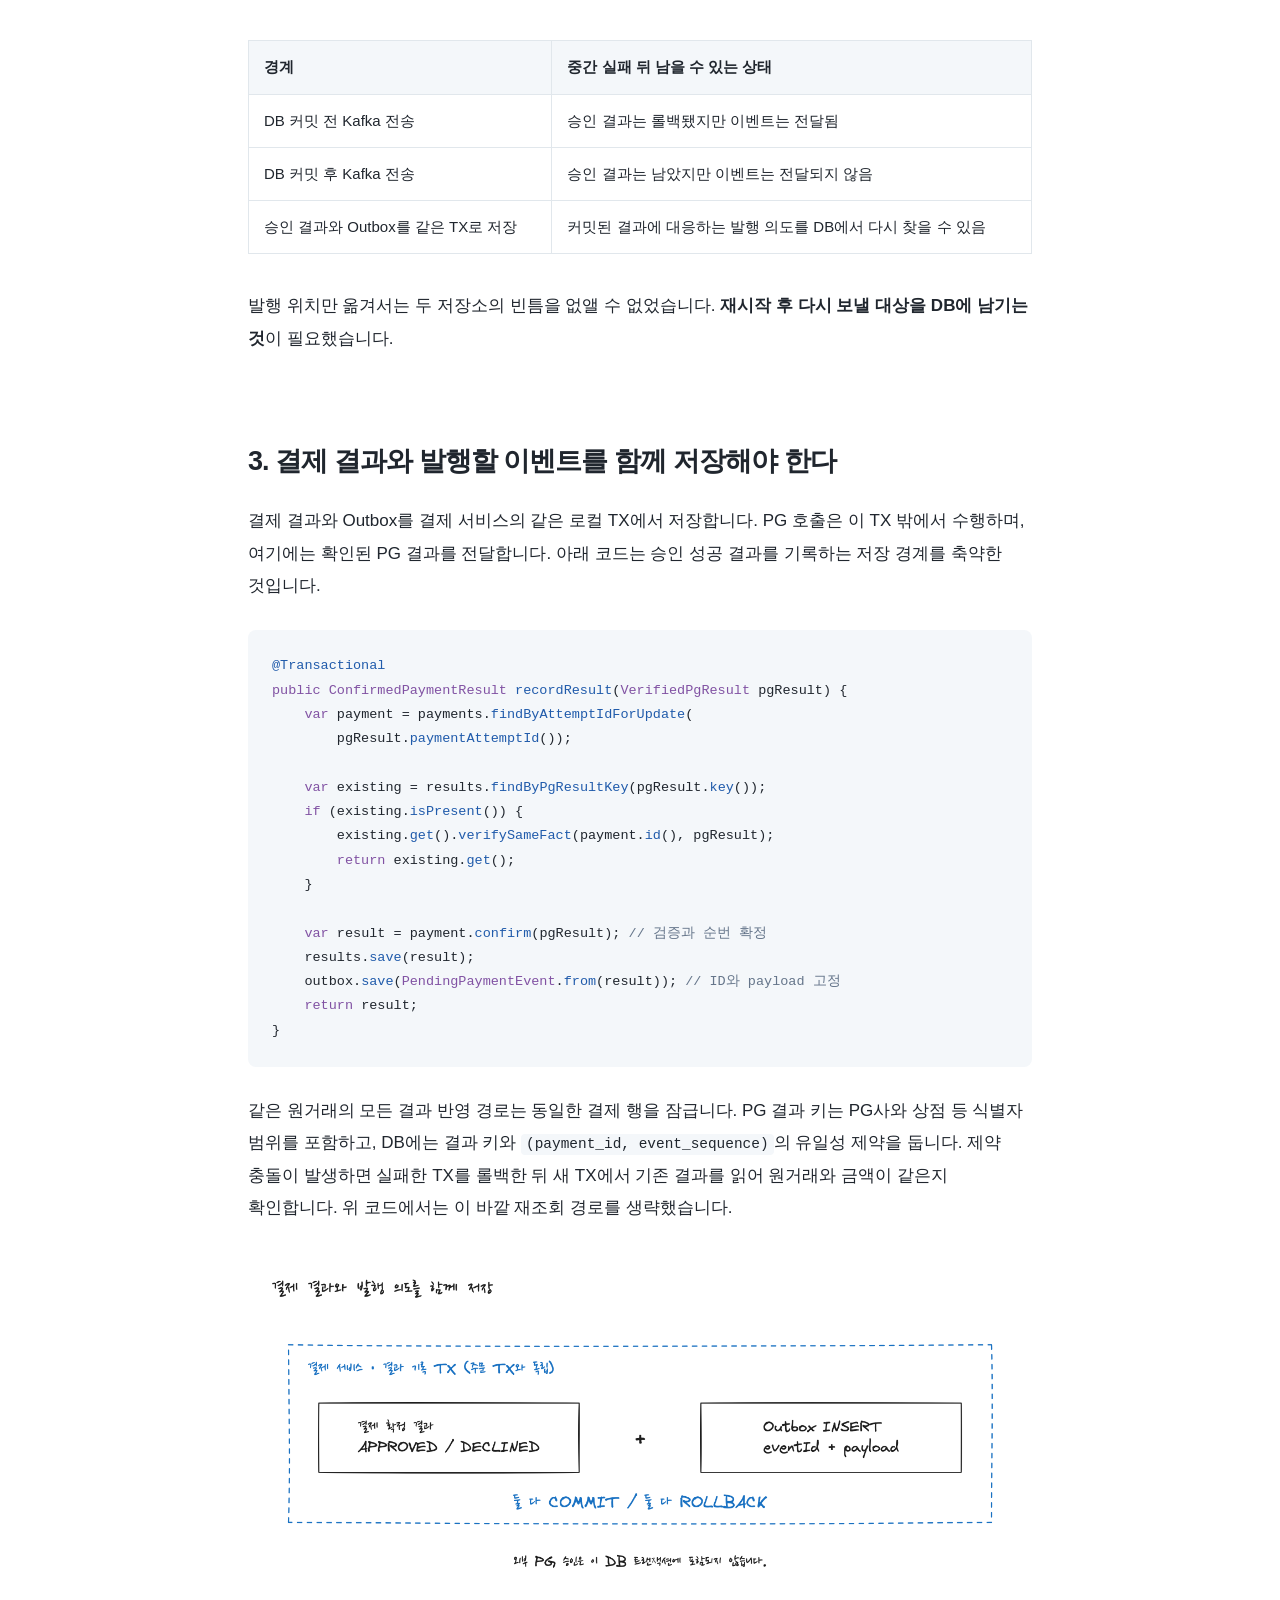
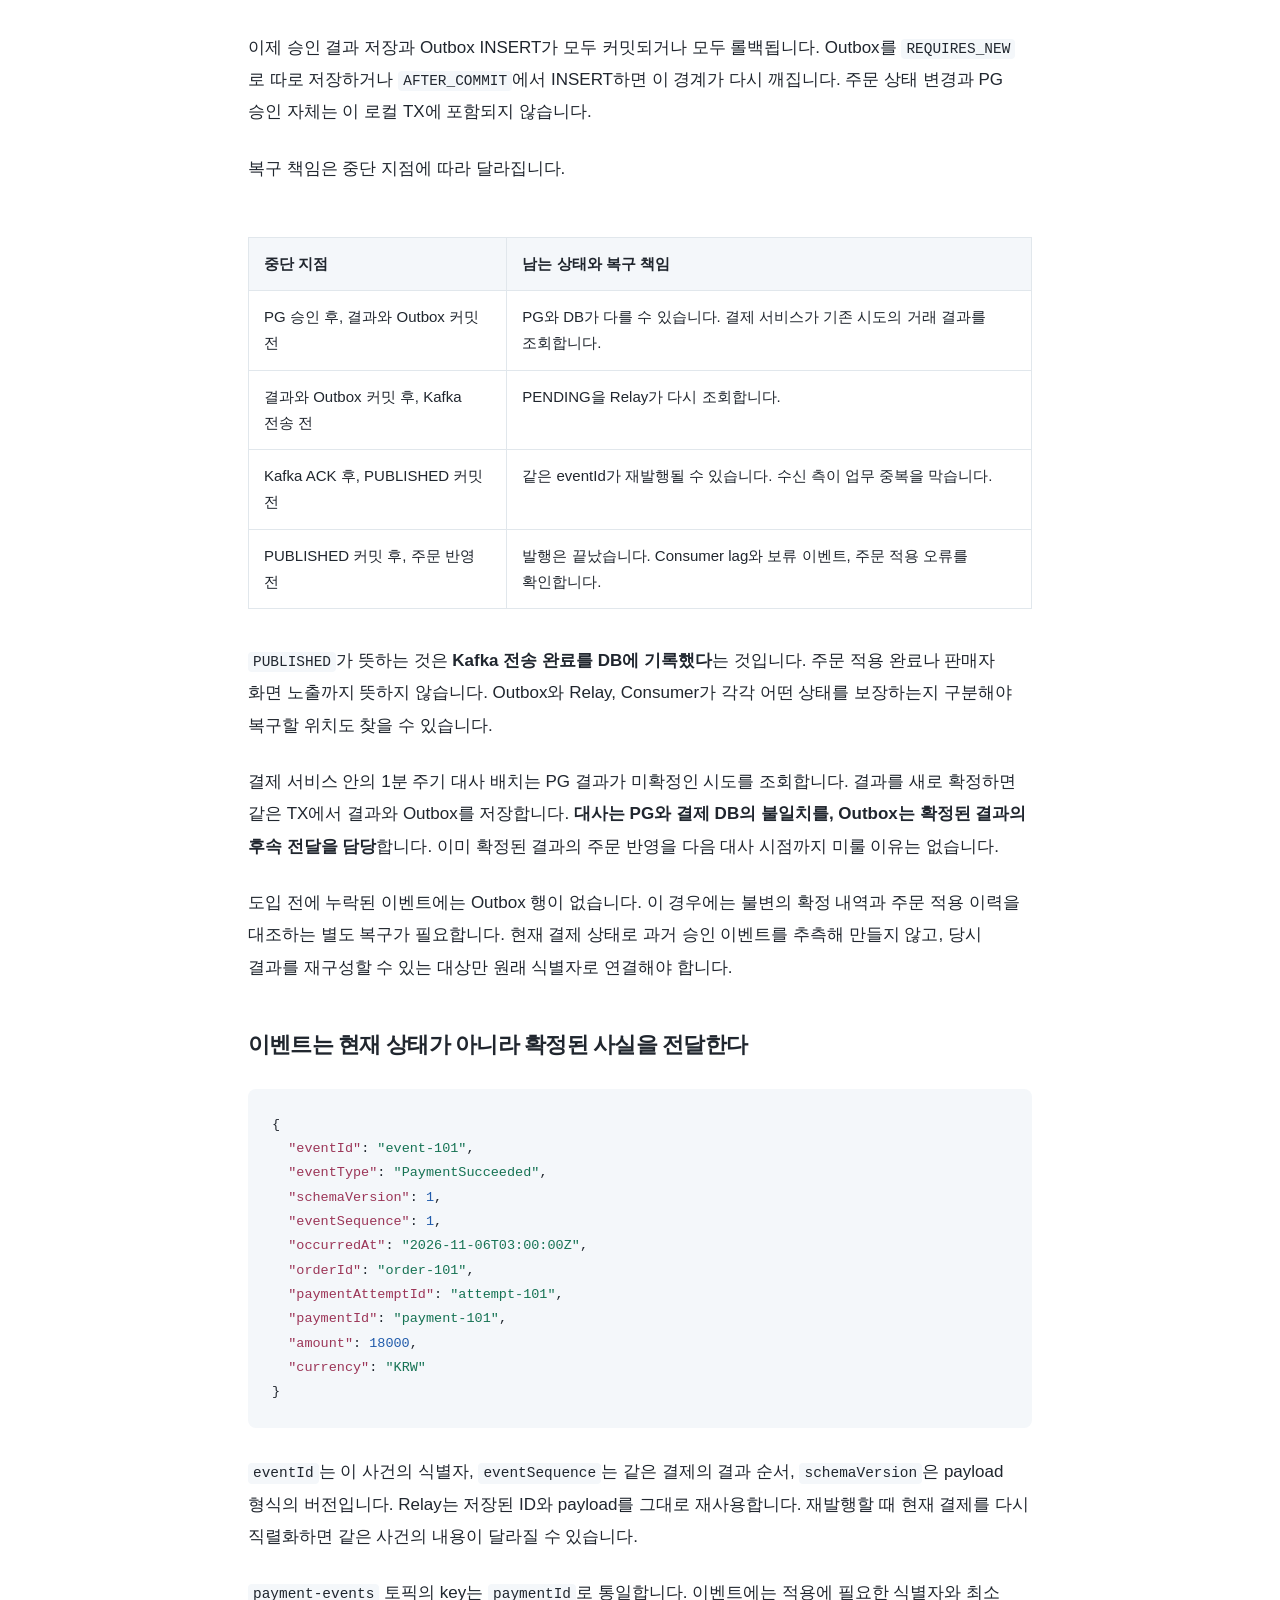
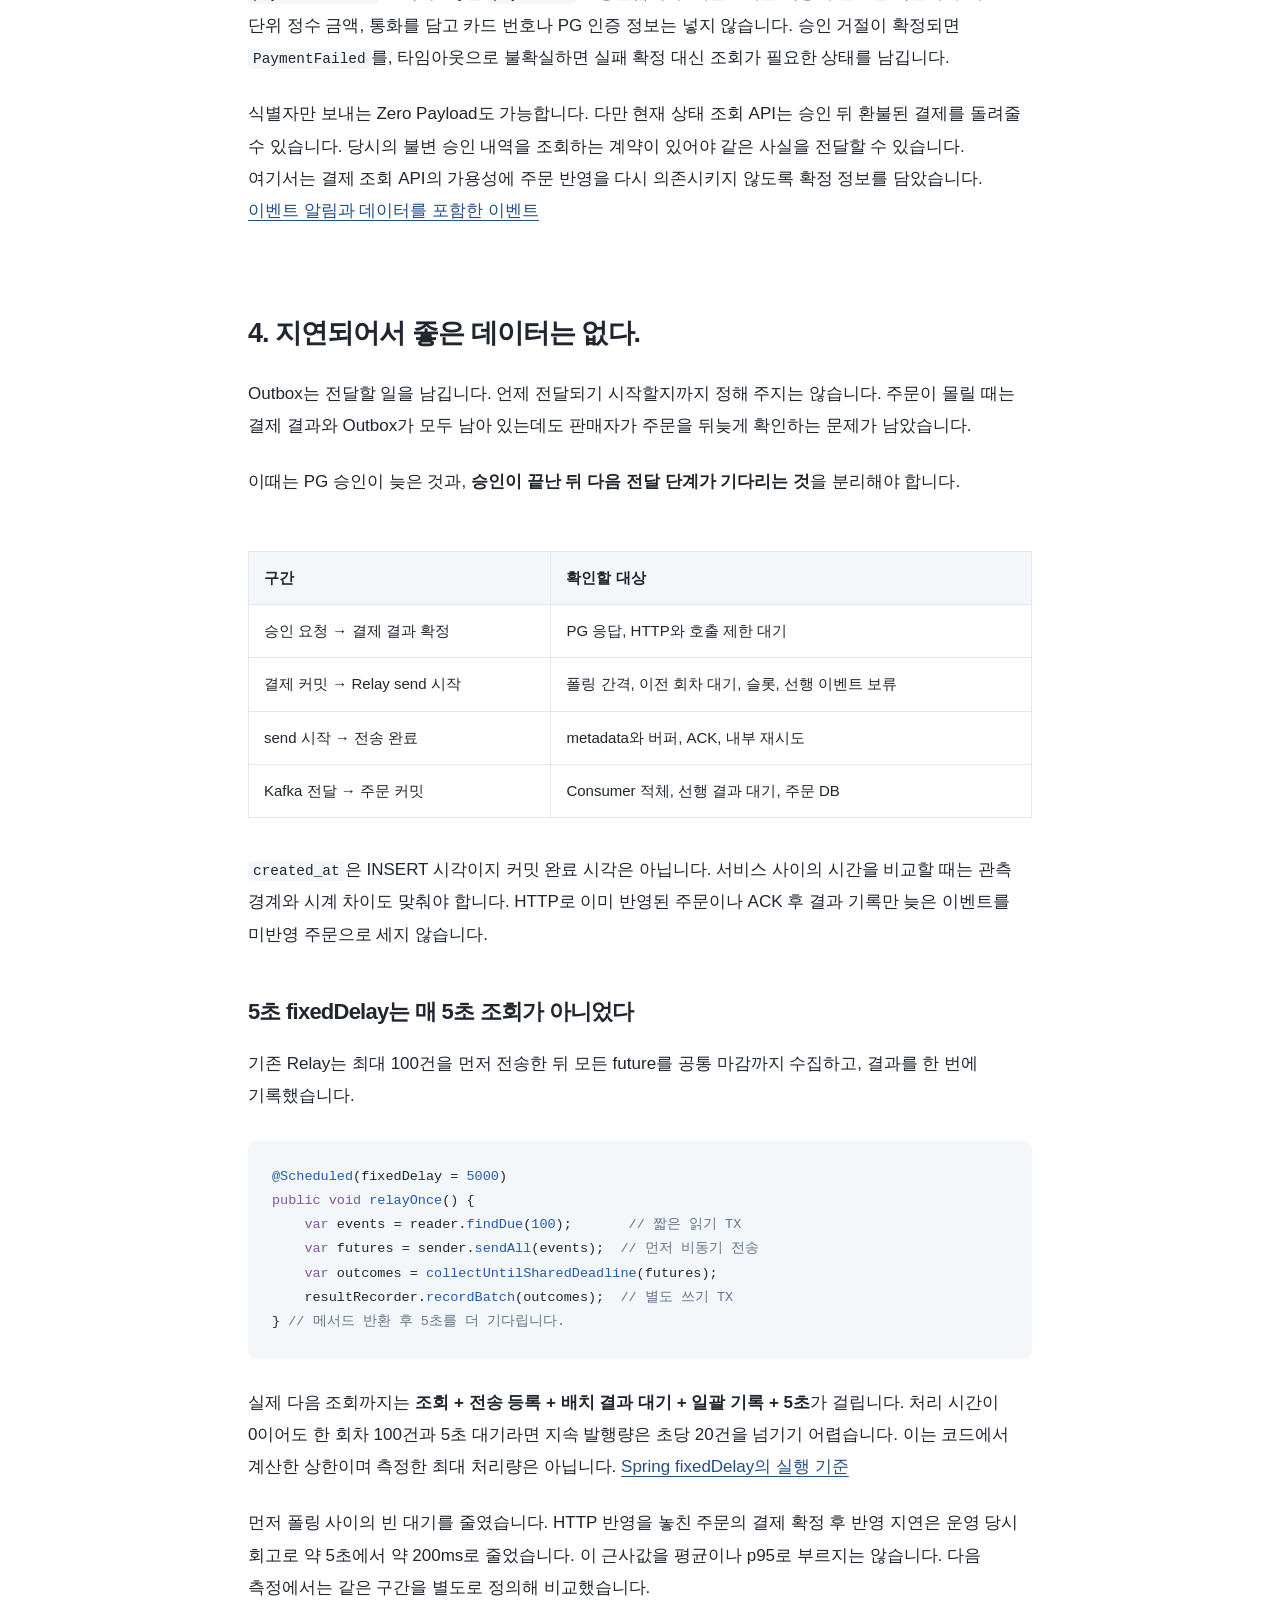
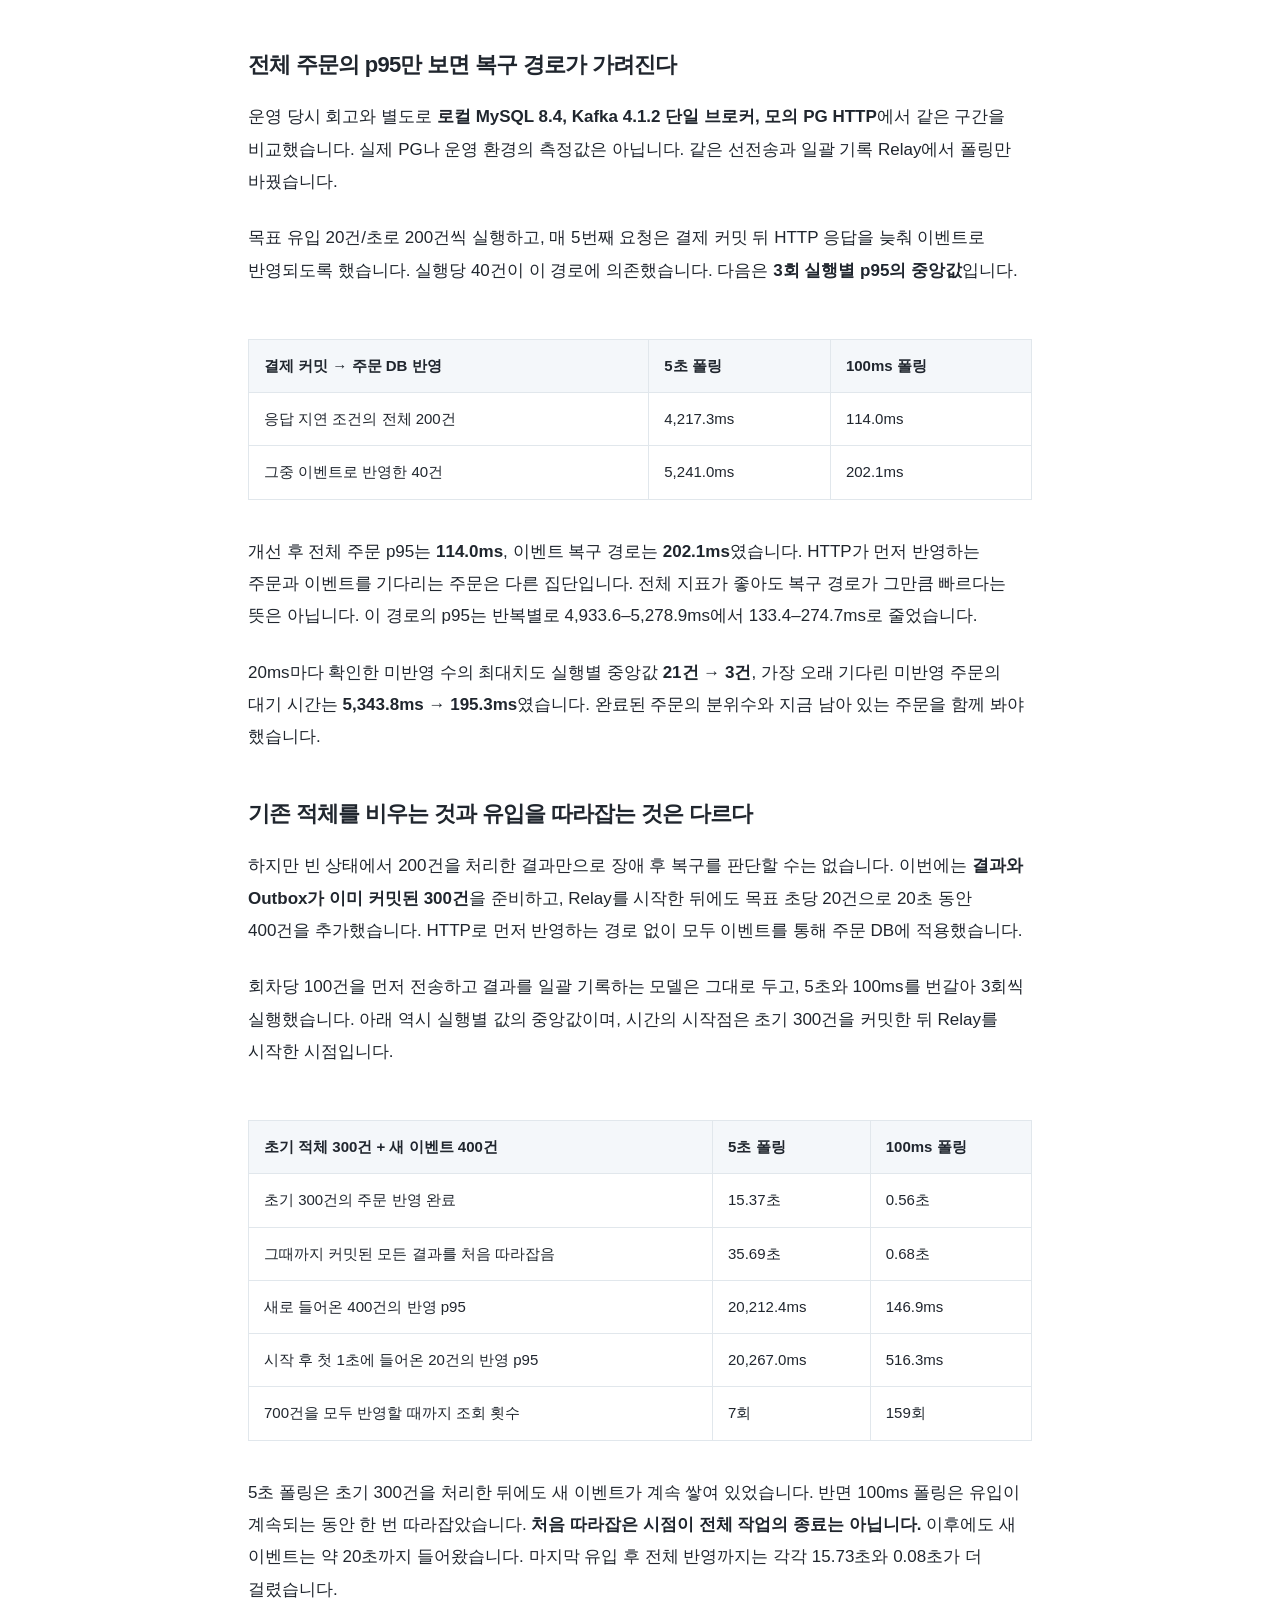
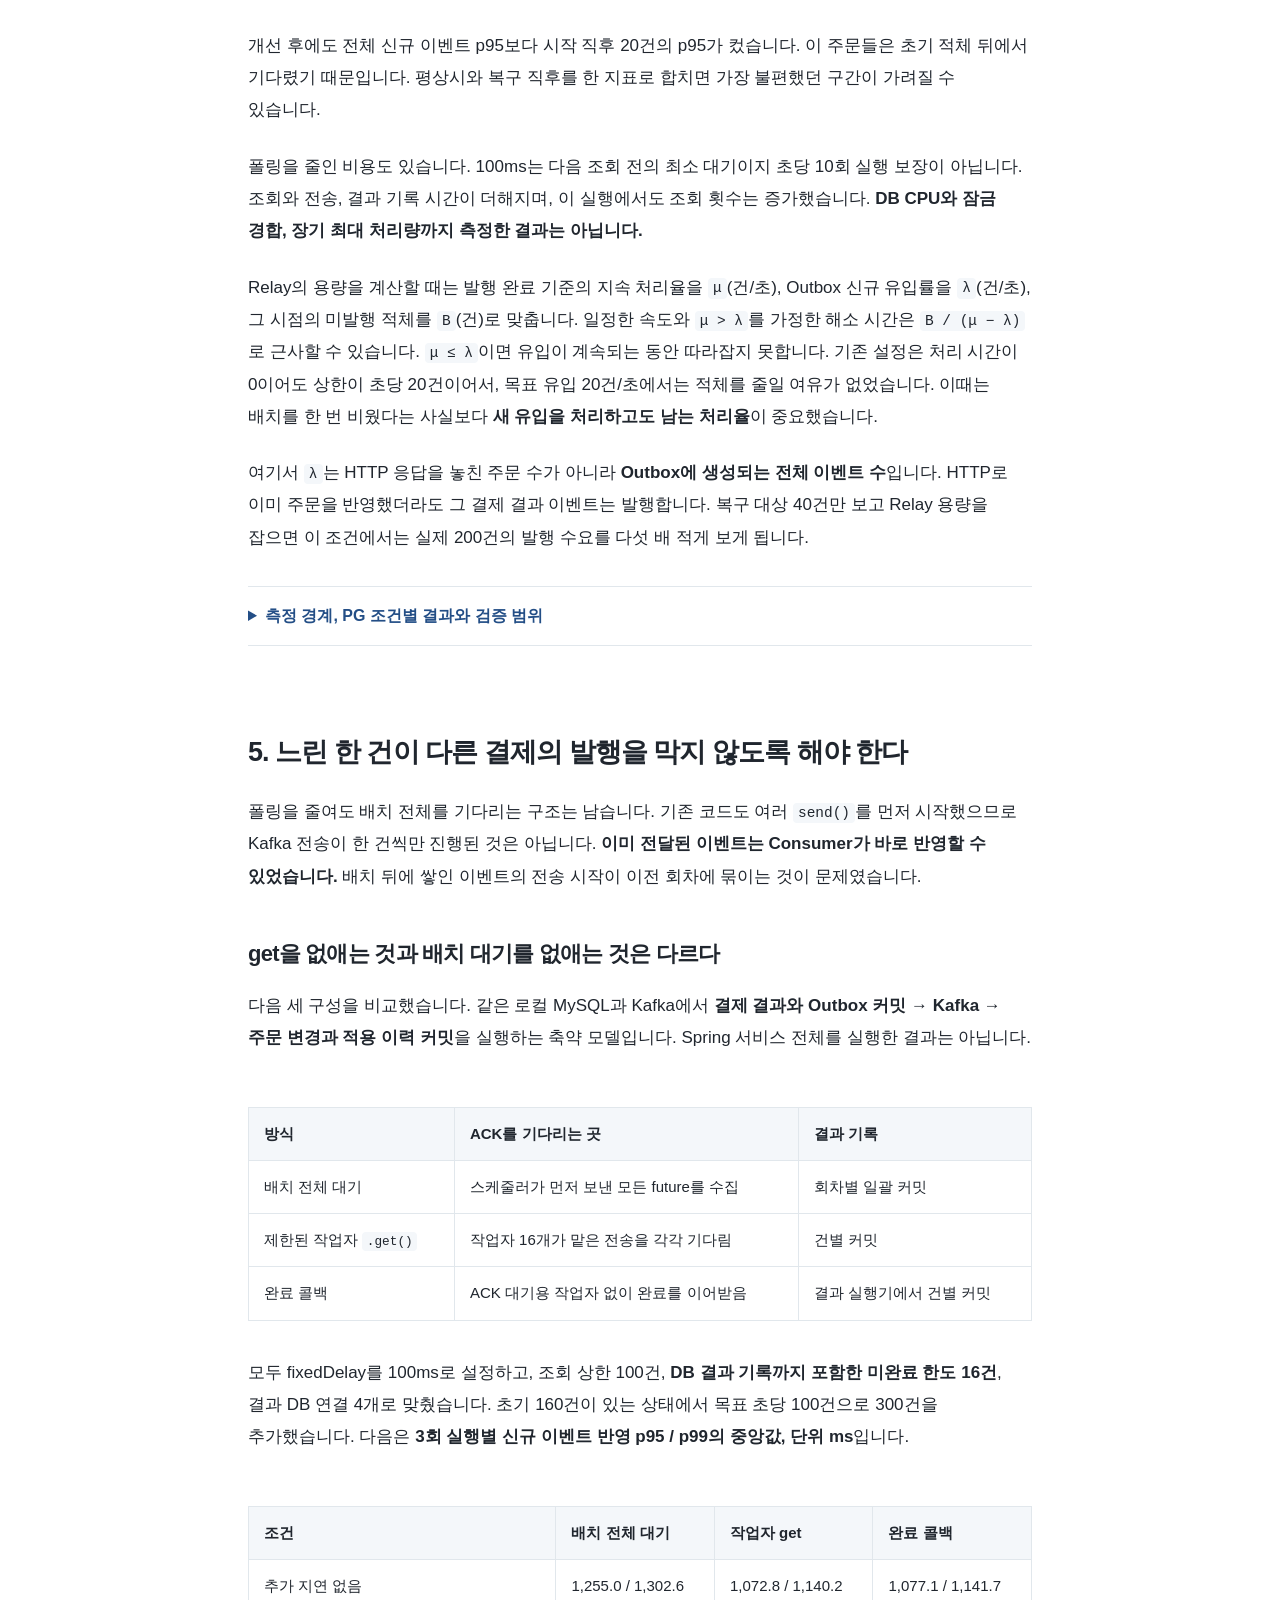
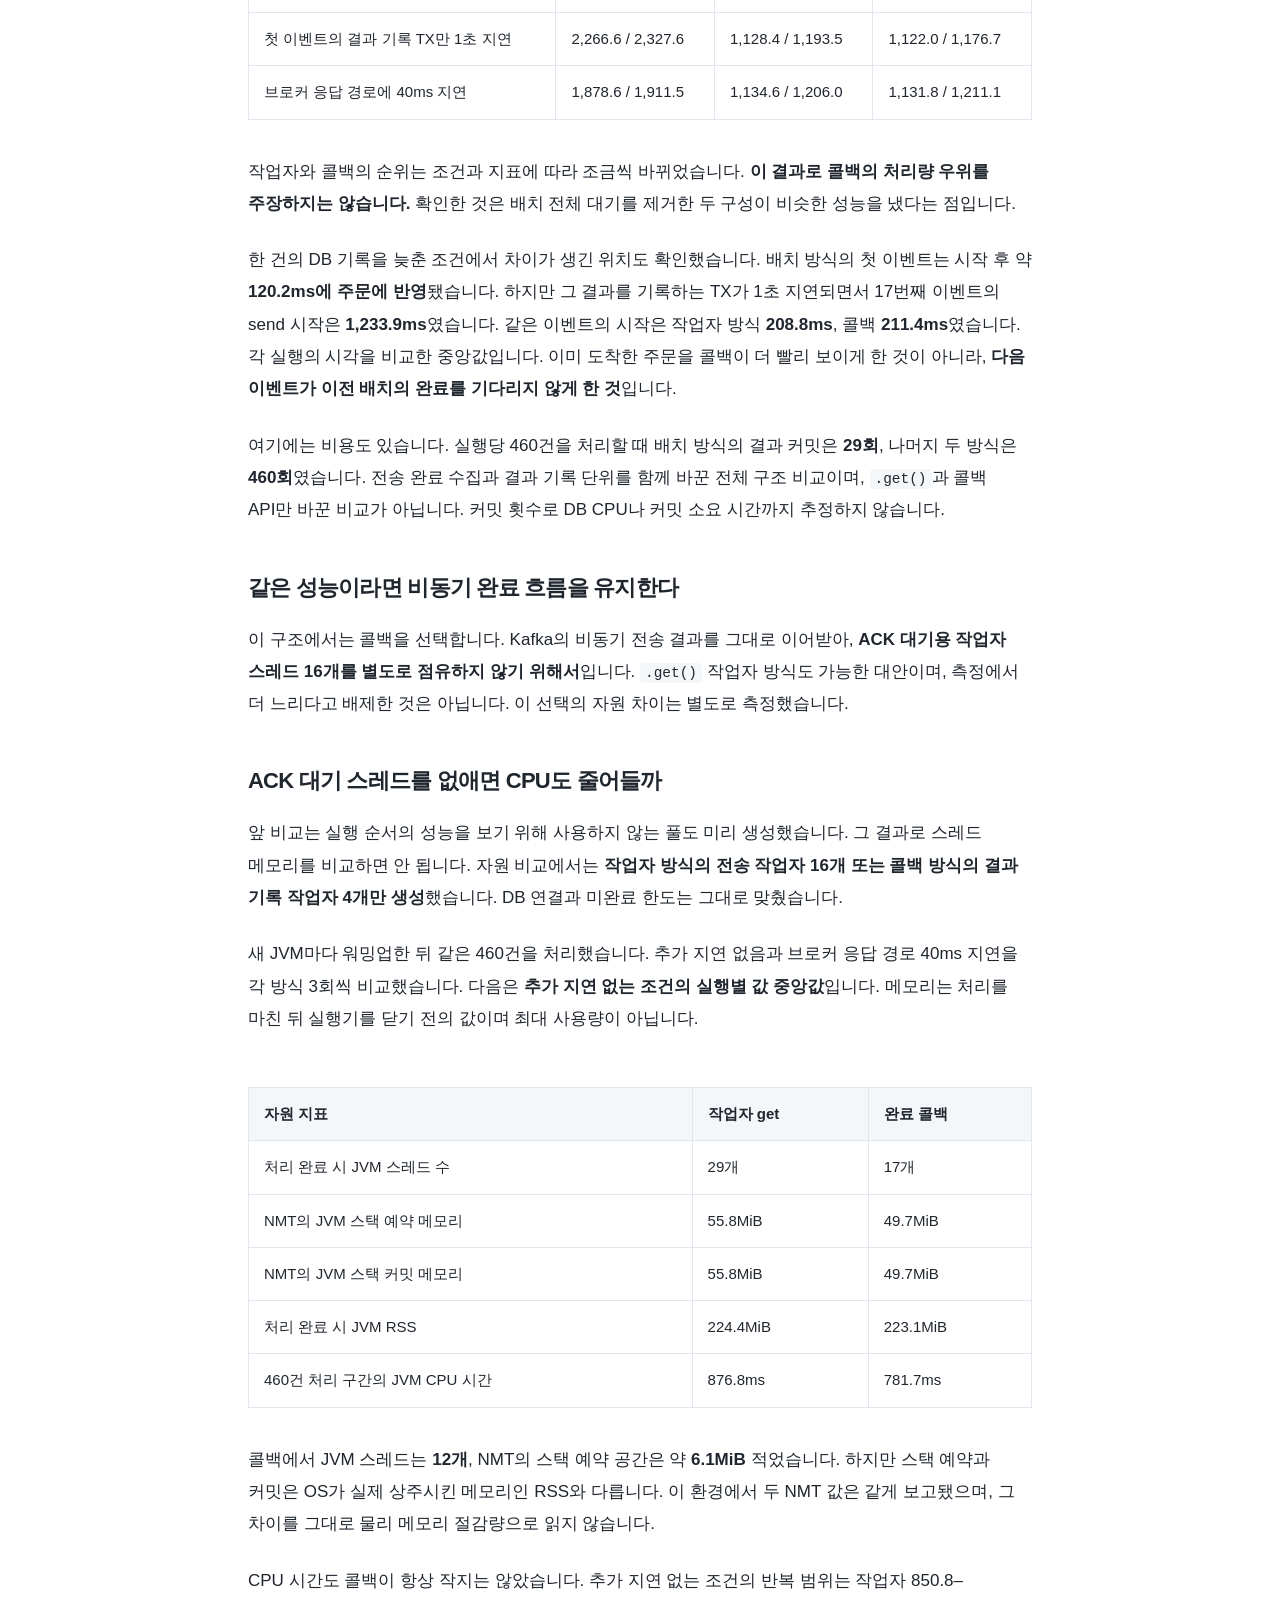
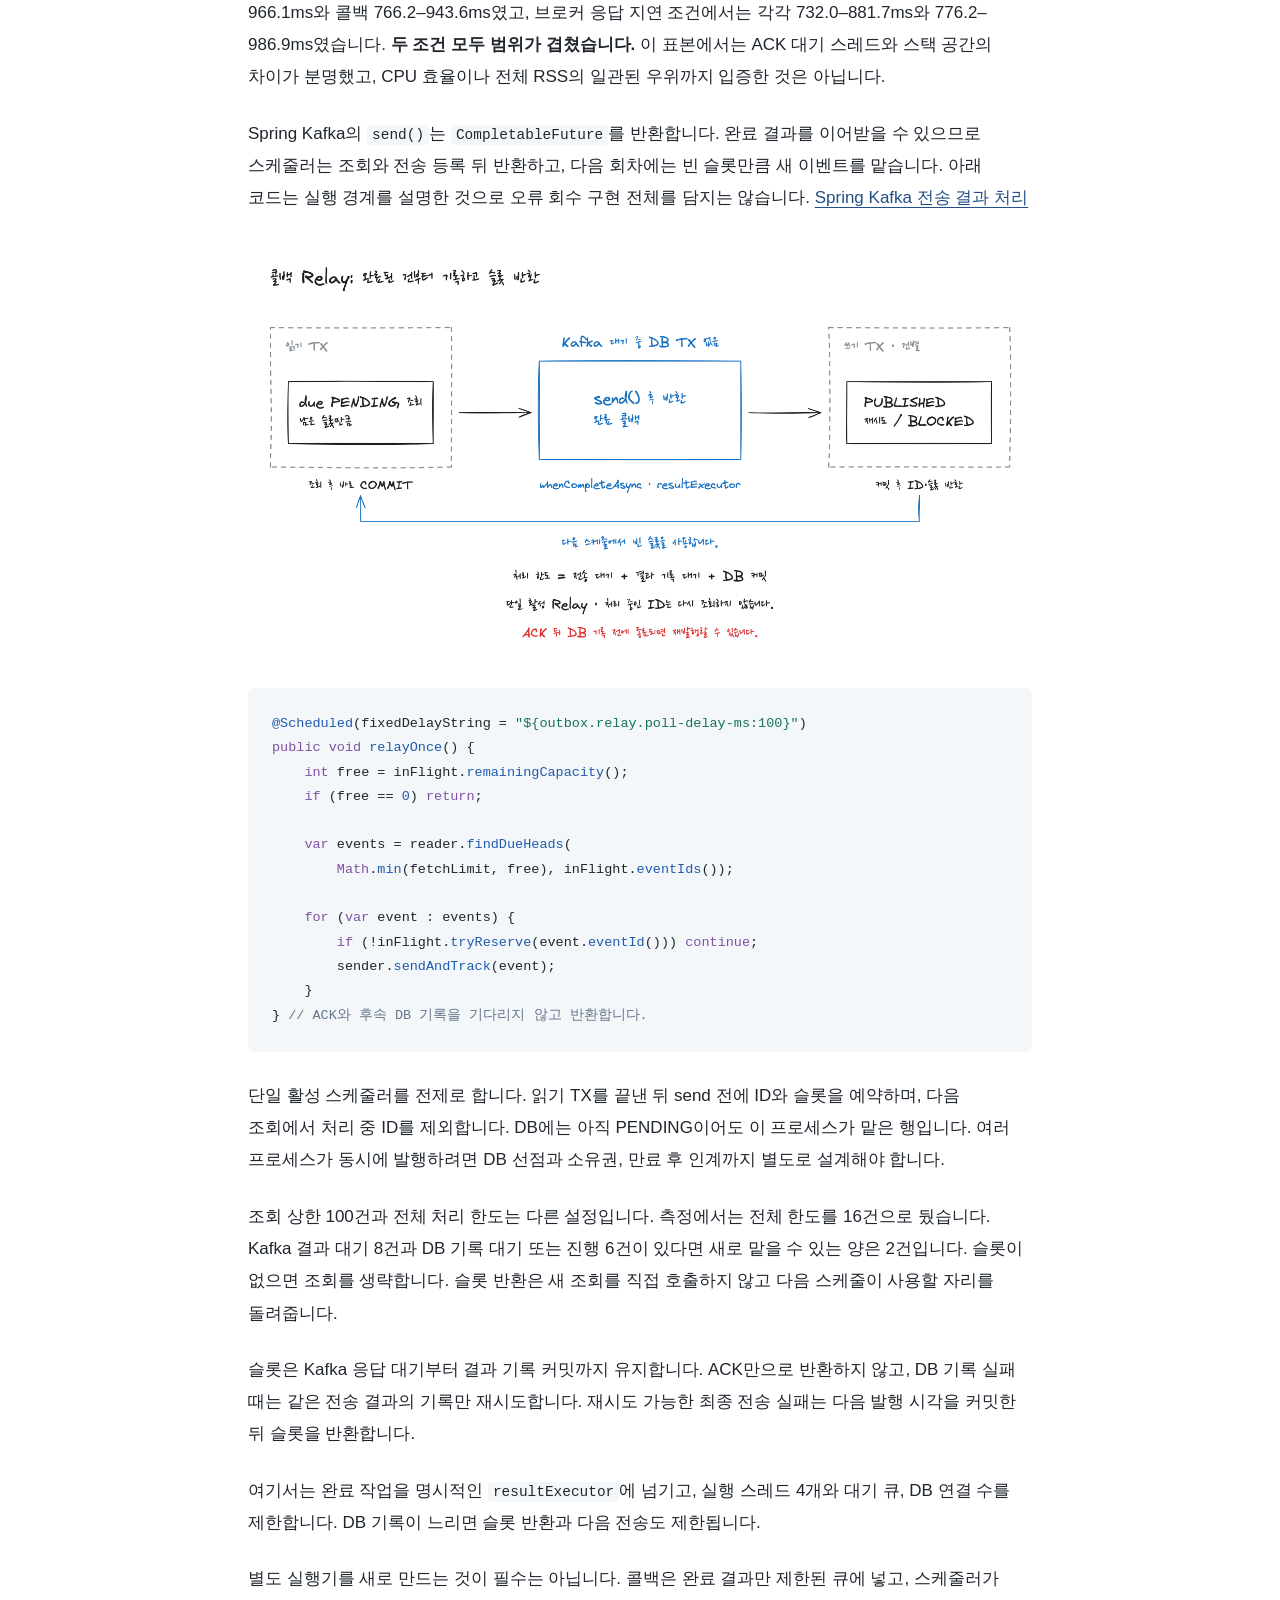
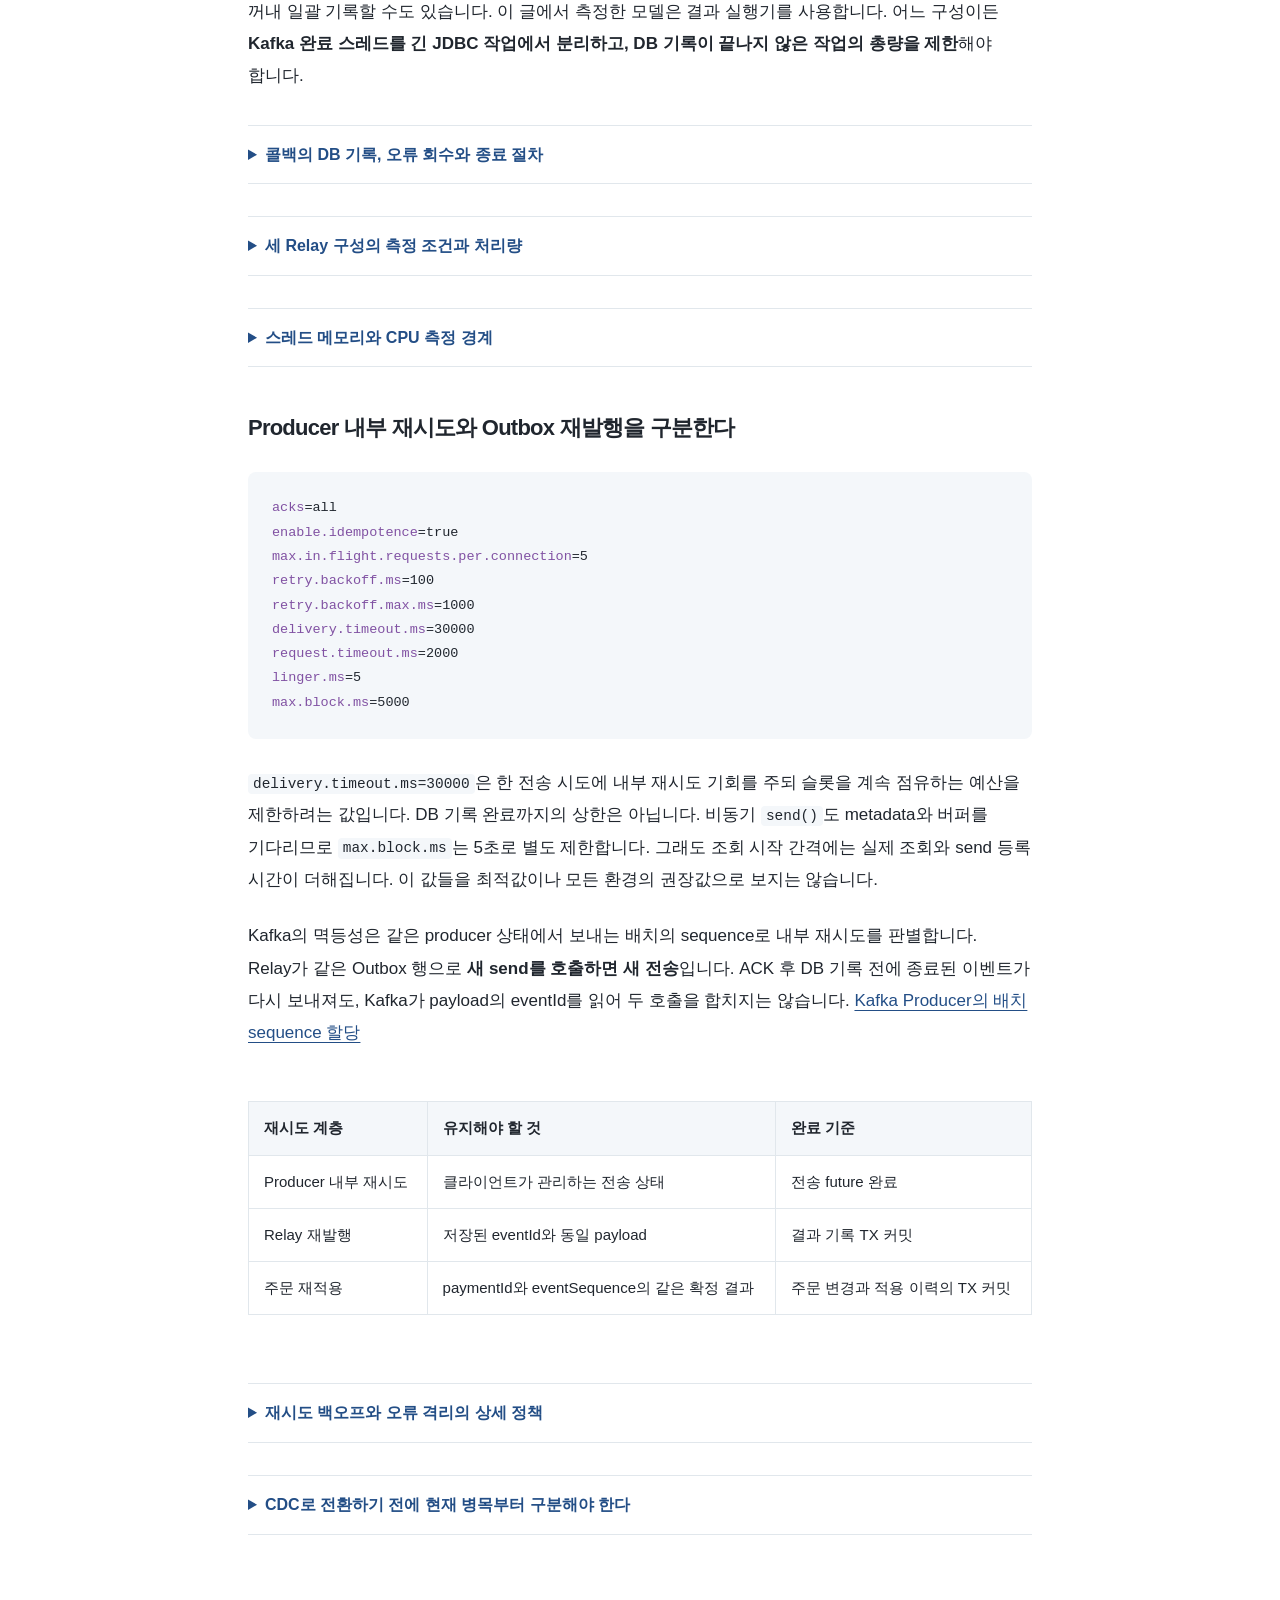
==== commit 075ec0eb: "docs(blog): Relay 선택과 장애 복구 및 자원 사용 검증 보강" ====
--- a/posts/transactional-outbox-relay/index.html
+++ b/posts/transactional-outbox-relay/index.html
@@ -3,7 +3,7 @@
 <p>손님은 결제했다는데, 들어온 주문이 없어요.</p>
 </blockquote>
 <p>결제 서비스에는 승인 성공 결과가 남아 있었지만 주문은 <strong>결제 대기</strong>였습니다. 판매자는 주문을 확인할 수 없었고, 고객에게 다시 결제하도록 안내하기도 어려웠습니다. 이미 승인된 결제를 한 번 더 만들 수 있기 때문입니다.</p>
-<p>이 글에서는 <strong>결제 결과 저장, 결과 전달, 주문 적용</strong>을 나눠 문제를 살펴봅니다. Outbox가 보존하는 것과 폴링 조정으로 줄일 수 있는 대기를 확인하고, 콜백 Relay와 주문 적용 경로가 지켜야 할 계약까지 정리합니다.</p>
+<p>이 글에서는 <strong>결제 결과 저장, 결과 전달, 주문 적용</strong>을 나눠 문제를 살펴봅니다. Outbox로 전달할 결과를 보존한 뒤, 폴링과 Relay의 완료 처리 방식을 나눠 검증합니다. 지연을 줄인 선택의 비용과 장애 후 같은 결과를 한 번만 적용하는 경계까지 확인합니다.</p>
 <h2 id="section-1">1. 결제는 됐다는데, 주문은 어디 갔을까</h2>
 <p>처음에는 판매자 화면의 갱신 문제를 의심했습니다. 그런데 주문 조회 API에서도 해당 주문은 결제 대기였습니다. 화면을 새로고침해서 해결할 일이 아니었습니다.</p>
 <p>같은 주문번호로 APM과 요청 로그를 따라갔습니다. 결제 서비스에는 PG 승인 성공과 결제 결과 저장 기록이 있었지만, 주문 서비스에는 그 결과를 반영한 기록이 없었습니다. 여기서 확인한 사실은 “주문이 결제 결과를 반영하지 못했다”는 것이었습니다. 이 사실만으로 Kafka가 유실했다고 원인을 확정할 수는 없었습니다. 응답 전달과 이벤트 발행, Consumer 적용 경계를 각각 확인해야 했습니다.</p>
@@ -177,7 +177,7 @@
 </tbody>
 </table></markdown-accessiblity-table>
 <p>개선 후 전체 주문 p95는 <strong>114.0ms</strong>, 이벤트 복구 경로는 <strong>202.1ms</strong>였습니다. HTTP가 먼저 반영하는 주문과 이벤트를 기다리는 주문은 다른 집단입니다. 전체 지표가 좋아도 복구 경로가 그만큼 빠르다는 뜻은 아닙니다. 이 경로의 p95는 반복별로 4,933.6–5,278.9ms에서 133.4–274.7ms로 줄었습니다.</p>
-<p>20ms마다 확인한 미반영 수의 최대치도 실행별 중앙값 <strong>21건 → 3건</strong>, 가장 오래 기다린 미반영 주문의 나이는 <strong>5,343.8ms → 195.3ms</strong>였습니다. 완료된 주문의 분위수와 지금 남아 있는 주문을 함께 봐야 했습니다.</p>
+<p>20ms마다 확인한 미반영 수의 최대치도 실행별 중앙값 <strong>21건 → 3건</strong>, 가장 오래 기다린 미반영 주문의 대기 시간는 <strong>5,343.8ms → 195.3ms</strong>였습니다. 완료된 주문의 분위수와 지금 남아 있는 주문을 함께 봐야 했습니다.</p>
 <h3>기존 적체를 비우는 것과 유입을 따라잡는 것은 다르다</h3>
 <p>하지만 빈 상태에서 200건을 처리한 결과만으로 장애 후 복구를 판단할 수는 없습니다. 이번에는 <strong>결과와 Outbox가 이미 커밋된 300건</strong>을 준비하고, Relay를 시작한 뒤에도 목표 초당 20건으로 20초 동안 400건을 추가했습니다. HTTP로 먼저 반영하는 경로 없이 모두 이벤트를 통해 주문 DB에 적용했습니다.</p>
 <p>회차당 100건을 먼저 전송하고 결과를 일괄 기록하는 모델은 그대로 두고, 5초와 100ms를 번갈아 3회씩 실행했습니다. 아래 역시 실행별 값의 중앙값이며, 시간의 시작점은 초기 300건을 커밋한 뒤 Relay를 시작한 시점입니다.</p>
@@ -262,40 +262,122 @@
 </tr>
 </tbody>
 </table></markdown-accessiblity-table>
-<p>응답 지연 조건은 매 5번째 요청의 결제 HTTP 응답을 커밋 후 5초 늦춰 호출자의 4초 타임아웃을 넘겼습니다. PG 지연 조건은 모의 PG의 rolling 1초 호출이 9건을 넘으면 성공 응답을 3초 늦춘 조건입니다. 실제 나이스페이의 호출 한도나 지연 곡선이 아닙니다.</p>
+<p>응답 지연 조건은 매 5번째 요청의 결제 HTTP 응답을 커밋 후 5초 늦춰 호출자의 4초 타임아웃을 넘겼습니다. PG 지연 조건은 모의 PG의 rolling 1초 호출이 9건을 넘으면 성공 응답을 3초 늦춘 조건입니다. 실제 대기 시간스페이의 호출 한도나 지연 곡선이 아닙니다.</p>
 <p>폴링을 줄여도 PG 지연 조건의 요청부터 반영까지 p95는 약 4.25초 남았습니다. <strong>Relay는 확정 이후의 전달 대기를 줄이며 PG 대기를 없애지는 않습니다.</strong> 정상 HTTP 경로의 작은 차이도 폴링 변경만의 효과로 단정하지 않습니다.</p>
-<p>PG 지연 조건에서 20ms마다 확인한 최대 미반영 수의 실행별 중앙값은 56건 → 5건, 가장 오래 기다린 미반영 주문의 나이는 5,183.6ms → 269.6ms였습니다. 샘플링 사이의 최대치는 놓칠 수 있습니다.</p>
+<p>PG 지연 조건에서 20ms마다 확인한 최대 미반영 수의 실행별 중앙값은 56건 → 5건, 가장 오래 기다린 미반영 주문의 대기 시간는 5,183.6ms → 269.6ms였습니다. 샘플링 사이의 최대치는 놓칠 수 있습니다.</p>
 <p>HTTP 비교의 총 18회 3,600건은 Kafka 기록과 결제 결과, Outbox와 주문 DB를 대조했고 최종 미반영은 모두 0건이었습니다. 종료 시점의 0건이 실행 중에도 항상 0건이었다는 뜻은 아닙니다.</p>
 <p>적체 비교는 같은 MySQL와 Kafka에서 PG와 HTTP를 제외한 별도 전달 모델입니다. 초기 적체 해소 시간은 초기 300건 중 마지막 주문 커밋에서, 신규 지연은 각 신규 결과 커밋에서 계산했습니다. 따라잡은 시점은 커밋과 적용 시각을 정렬해, 그 시각까지 커밋된 미반영 결과가 처음 0건이 된 때입니다. 슬롯 대기나 화면 갱신 시간의 추정값이 아닙니다.</p>
 <p>신규 커밋의 실제 첫 시각과 마지막 시각으로 계산한 유입률은 6회 모두 19.991–19.994건/초 범위였습니다. 총 4,200건의 고유 ID와 Kafka 기록, 승인 결과, PUBLISHED, 주문 적용 1회와 inbox를 대조했고 최종 미반영은 모두 0건이었습니다. 반복별 신규 p95는 기존 20,205.1–20,230.1ms, 변경 후 142.4–148.2ms였습니다.</p>
-<p>이 결과는 <strong>폴링 간격 변경의 전달 대기와 제한된 적체 해소 비교</strong>입니다. 다음 절의 콜백 구조나 실제 서비스의 부분 환불, 다중 Relay, 장기 운영 누락률의 검증으로 확대하지 않습니다.</p>
+<p>이 결과는 <strong>폴링 간격 변경의 전달 대기와 제한된 적체 해소 비교</strong>입니다. 다음 절에서는 폴링을 100ms로 고정한 별도 모델로 완료 처리 방식을 비교합니다. 실제 서비스의 부분 환불이나 다중 Relay, 장기 운영 누락률을 검증한 결과는 아닙니다.</p>
 </details>
 <h2 id="section-5">5. 느린 한 건이 다른 결제의 발행을 막지 않도록 해야 한다</h2>
-<p>앞 절에서 수치로 확인한 범위는 폴링 주기 변경입니다. 여기부터는 배치 대기를 없애기 위한 <strong>콜백 Relay의 설계 계약</strong>을 다룹니다. 코드는 구현에 필요한 실행 경계를 축약한 것이며, 이 모델의 성능 수치를 앞 절의 결과로 대신하지 않습니다.</p>
-<p>폴링 간격을 줄여도 배치 전체를 기다리는 구조는 남습니다. 기존 구현도 먼저 여러 <code class="notranslate">send()</code>를 시작했으므로 Kafka 전송이 한 건씩만 진행된 것은 아닙니다. <strong>이미 전달된 이벤트는 Consumer가 바로 반영할 수 있었습니다.</strong> 기다리는 것은 배치 뒤에 새로 쌓인 이벤트의 전송 시작이었습니다.</p>
-<markdown-accessiblity-table><table role="table">
-<thead>
-<tr>
-<th>완료 수집 방식</th>
-<th>다음 조회가 시작되는 조건</th>
-</tr>
-</thead>
-<tbody>
-<tr>
-<td>각 <code class="notranslate">send().get()</code> 후 다음 전송</td>
-<td>이 루프에서는 한 건씩 ACK와 DB 기록을 마친 뒤, 선택한 배치가 끝나야 함</td>
-</tr>
-<tr>
-<td>모두 send 후 future 수집</td>
-<td>배치 전체의 결과 수집과 일괄 기록이 끝나야 함</td>
-</tr>
-<tr>
-<td>슬롯을 제한한 완료 콜백</td>
-<td>조회와 전송 등록 후 반환하고 다음 스케줄에서 빈 슬롯만 사용</td>
-</tr>
-</tbody>
-</table></markdown-accessiblity-table>
-<p>바꿔야 할 것은 <code class="notranslate">.get()</code>이라는 메서드 자체보다 <strong>회차의 종료 조건</strong>이었습니다. 고정 작업자들이 <code class="notranslate">.get()</code>을 사용하는 제한된 동시 처리도 대안입니다. 여기서는 Kafka의 비동기 완료를 이어받는 콜백 구조로 스케줄러와 결과 기록을 분리합니다. 콜백이 보편적으로 처리량이 더 높다는 주장은 하지 않습니다.</p>
+<p>폴링을 줄여도 배치 전체를 기다리는 구조는 남습니다. 기존 코드도 여러 <code class="notranslate">send()</code>를 먼저 시작했으므로 Kafka 전송이 한 건씩만 진행된 것은 아닙니다. <strong>이미 전달된 이벤트는 Consumer가 바로 반영할 수 있었습니다.</strong> 배치 뒤에 쌓인 이벤트의 전송 시작이 이전 회차에 묶이는 것이 문제였습니다.</p>
+<h3>get을 없애는 것과 배치 대기를 없애는 것은 다르다</h3>
+<p>다음 세 구성을 비교했습니다. 같은 로컬 MySQL과 Kafka에서 <strong>결제 결과와 Outbox 커밋 → Kafka → 주문 변경과 적용 이력 커밋</strong>을 실행하는 축약 모델입니다. Spring 서비스 전체를 실행한 결과는 아닙니다.</p>
+<markdown-accessiblity-table><table role="table">
+<thead>
+<tr>
+<th>방식</th>
+<th>ACK를 기다리는 곳</th>
+<th>결과 기록</th>
+</tr>
+</thead>
+<tbody>
+<tr>
+<td>배치 전체 대기</td>
+<td>스케줄러가 먼저 보낸 모든 future를 수집</td>
+<td>회차별 일괄 커밋</td>
+</tr>
+<tr>
+<td>제한된 작업자 <code class="notranslate">.get()</code></td>
+<td>작업자 16개가 맡은 전송을 각각 기다림</td>
+<td>건별 커밋</td>
+</tr>
+<tr>
+<td>완료 콜백</td>
+<td>ACK 대기용 작업자 없이 완료를 이어받음</td>
+<td>결과 실행기에서 건별 커밋</td>
+</tr>
+</tbody>
+</table></markdown-accessiblity-table>
+<p>모두 fixedDelay를 100ms로 설정하고, 조회 상한 100건, <strong>DB 결과 기록까지 포함한 미완료 한도 16건</strong>, 결과 DB 연결 4개로 맞췄습니다. 초기 160건이 있는 상태에서 목표 초당 100건으로 300건을 추가했습니다. 다음은 <strong>3회 실행별 신규 이벤트 반영 p95 / p99의 중앙값, 단위 ms</strong>입니다.</p>
+<markdown-accessiblity-table><table role="table">
+<thead>
+<tr>
+<th>조건</th>
+<th align="right">배치 전체 대기</th>
+<th align="right">작업자 get</th>
+<th align="right">완료 콜백</th>
+</tr>
+</thead>
+<tbody>
+<tr>
+<td>추가 지연 없음</td>
+<td align="right">1,255.0 / 1,302.6</td>
+<td align="right">1,072.8 / 1,140.2</td>
+<td align="right">1,077.1 / 1,141.7</td>
+</tr>
+<tr>
+<td>첫 이벤트의 결과 기록 TX만 1초 지연</td>
+<td align="right">2,266.6 / 2,327.6</td>
+<td align="right">1,128.4 / 1,193.5</td>
+<td align="right">1,122.0 / 1,176.7</td>
+</tr>
+<tr>
+<td>브로커 응답 경로에 40ms 지연</td>
+<td align="right">1,878.6 / 1,911.5</td>
+<td align="right">1,134.6 / 1,206.0</td>
+<td align="right">1,131.8 / 1,211.1</td>
+</tr>
+</tbody>
+</table></markdown-accessiblity-table>
+<p>작업자와 콜백의 순위는 조건과 지표에 따라 조금씩 바뀌었습니다. <strong>이 결과로 콜백의 처리량 우위를 주장하지는 않습니다.</strong> 확인한 것은 배치 전체 대기를 제거한 두 구성이 비슷한 성능을 냈다는 점입니다.</p>
+<p>한 건의 DB 기록을 늦춘 조건에서 차이가 생긴 위치도 확인했습니다. 배치 방식의 첫 이벤트는 시작 후 약 <strong>120.2ms에 주문에 반영</strong>됐습니다. 하지만 그 결과를 기록하는 TX가 1초 지연되면서 17번째 이벤트의 send 시작은 <strong>1,233.9ms</strong>였습니다. 같은 이벤트의 시작은 작업자 방식 <strong>208.8ms</strong>, 콜백 <strong>211.4ms</strong>였습니다. 각 실행의 시각을 비교한 중앙값입니다. 이미 도착한 주문을 콜백이 더 빨리 보이게 한 것이 아니라, <strong>다음 이벤트가 이전 배치의 완료를 기다리지 않게 한 것</strong>입니다.</p>
+<p>여기에는 비용도 있습니다. 실행당 460건을 처리할 때 배치 방식의 결과 커밋은 <strong>29회</strong>, 나머지 두 방식은 <strong>460회</strong>였습니다. 전송 완료 수집과 결과 기록 단위를 함께 바꾼 전체 구조 비교이며, <code class="notranslate">.get()</code>과 콜백 API만 바꾼 비교가 아닙니다. 커밋 횟수로 DB CPU나 커밋 소요 시간까지 추정하지 않습니다.</p>
+<h3>같은 성능이라면 비동기 완료 흐름을 유지한다</h3>
+<p>이 구조에서는 콜백을 선택합니다. Kafka의 비동기 전송 결과를 그대로 이어받아, <strong>ACK 대기용 작업자 스레드 16개를 별도로 점유하지 않기 위해서</strong>입니다. <code class="notranslate">.get()</code> 작업자 방식도 가능한 대안이며, 측정에서 더 느리다고 배제한 것은 아닙니다. 이 선택의 자원 차이는 별도로 측정했습니다.</p>
+<h3>ACK 대기 스레드를 없애면 CPU도 줄어들까</h3>
+<p>앞 비교는 실행 순서의 성능을 보기 위해 사용하지 않는 풀도 미리 생성했습니다. 그 결과로 스레드 메모리를 비교하면 안 됩니다. 자원 비교에서는 <strong>작업자 방식의 전송 작업자 16개 또는 콜백 방식의 결과 기록 작업자 4개만 생성</strong>했습니다. DB 연결과 미완료 한도는 그대로 맞췄습니다.</p>
+<p>새 JVM마다 워밍업한 뒤 같은 460건을 처리했습니다. 추가 지연 없음과 브로커 응답 경로 40ms 지연을 각 방식 3회씩 비교했습니다. 다음은 <strong>추가 지연 없는 조건의 실행별 값 중앙값</strong>입니다. 메모리는 처리를 마친 뒤 실행기를 닫기 전의 값이며 최대 사용량이 아닙니다.</p>
+<markdown-accessiblity-table><table role="table">
+<thead>
+<tr>
+<th>자원 지표</th>
+<th align="right">작업자 get</th>
+<th align="right">완료 콜백</th>
+</tr>
+</thead>
+<tbody>
+<tr>
+<td>처리 완료 시 JVM 스레드 수</td>
+<td align="right">29개</td>
+<td align="right">17개</td>
+</tr>
+<tr>
+<td>NMT의 JVM 스택 예약 메모리</td>
+<td align="right">55.8MiB</td>
+<td align="right">49.7MiB</td>
+</tr>
+<tr>
+<td>NMT의 JVM 스택 커밋 메모리</td>
+<td align="right">55.8MiB</td>
+<td align="right">49.7MiB</td>
+</tr>
+<tr>
+<td>처리 완료 시 JVM RSS</td>
+<td align="right">224.4MiB</td>
+<td align="right">223.1MiB</td>
+</tr>
+<tr>
+<td>460건 처리 구간의 JVM CPU 시간</td>
+<td align="right">876.8ms</td>
+<td align="right">781.7ms</td>
+</tr>
+</tbody>
+</table></markdown-accessiblity-table>
+<p>콜백에서 JVM 스레드는 <strong>12개</strong>, NMT의 스택 예약 공간은 약 <strong>6.1MiB</strong> 적었습니다. 하지만 스택 예약과 커밋은 OS가 실제 상주시킨 메모리인 RSS와 다릅니다. 이 환경에서 두 NMT 값은 같게 보고됐으며, 그 차이를 그대로 물리 메모리 절감량으로 읽지 않습니다.</p>
+<p>CPU 시간도 콜백이 항상 작지는 않았습니다. 추가 지연 없는 조건의 반복 범위는 작업자 850.8–966.1ms와 콜백 766.2–943.6ms였고, 브로커 응답 지연 조건에서는 각각 732.0–881.7ms와 776.2–986.9ms였습니다. <strong>두 조건 모두 범위가 겹쳤습니다.</strong> 이 표본에서는 ACK 대기 스레드와 스택 공간의 차이가 분명했고, CPU 효율이나 전체 RSS의 일관된 우위까지 입증한 것은 아닙니다.</p>
+<p>Spring Kafka의 <code class="notranslate">send()</code>는 <code class="notranslate">CompletableFuture</code>를 반환합니다. 완료 결과를 이어받을 수 있으므로 스케줄러는 조회와 전송 등록 뒤 반환하고, 다음 회차에는 빈 슬롯만큼 새 이벤트를 맡습니다. 아래 코드는 실행 경계를 설명한 것으로 오류 회수 구현 전체를 담지는 않습니다. <a href="https://docs.spring.io/spring-kafka/reference/kafka/sending-messages.html" rel="nofollow">Spring Kafka 전송 결과 처리</a></p>
 <p><a target="_blank" rel="noopener noreferrer" href="/assets/posts/transactional-outbox-relay/04-05-relay-flow.png"><img src="/assets/posts/transactional-outbox-relay/04-05-relay-flow.png" alt="처리 슬롯 안에서 조회와 전송하고 완료 콜백으로 결과 기록" style="max-width: 100%;" loading="lazy" decoding="async" width="3032" height="1552"></a></p>
 <div class="highlight highlight-source-java"><pre class="notranslate"><span class="pl-c1">@</span><span class="pl-c1">Scheduled</span>(<span class="pl-s1">fixedDelayString</span> = <span class="pl-s">"${outbox.relay.poll-delay-ms:100}"</span>)
 <span class="pl-k">public</span> <span class="pl-smi">void</span> <span class="pl-en">relayOnce</span>() {
@@ -311,9 +393,10 @@
     }
 } <span class="pl-c">// ACK와 후속 DB 기록을 기다리지 않고 반환합니다.</span></pre></div>
 <p>단일 활성 스케줄러를 전제로 합니다. 읽기 TX를 끝낸 뒤 send 전에 ID와 슬롯을 예약하며, 다음 조회에서 처리 중 ID를 제외합니다. DB에는 아직 PENDING이어도 이 프로세스가 맡은 행입니다. 여러 프로세스가 동시에 발행하려면 DB 선점과 소유권, 만료 후 인계까지 별도로 설계해야 합니다.</p>
-<p>조회 상한 100건과 전체 처리 한도는 다른 설정입니다. 전체 한도가 100건일 때 Kafka 결과 대기 60건과 DB 기록 대기 또는 진행 30건이 있다면 새로 맡을 수 있는 양은 10건입니다. 슬롯이 없으면 조회를 생략합니다. 슬롯 반환은 새 조회를 직접 호출하지 않고 다음 스케줄이 사용할 자리를 돌려줍니다.</p>
+<p>조회 상한 100건과 전체 처리 한도는 다른 설정입니다. 측정에서는 전체 한도를 16건으로 뒀습니다. Kafka 결과 대기 8건과 DB 기록 대기 또는 진행 6건이 있다면 새로 맡을 수 있는 양은 2건입니다. 슬롯이 없으면 조회를 생략합니다. 슬롯 반환은 새 조회를 직접 호출하지 않고 다음 스케줄이 사용할 자리를 돌려줍니다.</p>
 <p>슬롯은 Kafka 응답 대기부터 결과 기록 커밋까지 유지합니다. ACK만으로 반환하지 않고, DB 기록 실패 때는 같은 전송 결과의 기록만 재시도합니다. 재시도 가능한 최종 전송 실패는 다음 발행 시각을 커밋한 뒤 슬롯을 반환합니다.</p>
-<p>완료 작업은 명시적인 <code class="notranslate">resultExecutor</code>에 넘기고, 큐와 DB 연결 수를 제한합니다. 건별 결과 커밋으로 DB 쓰기가 늘어나는 비용도 있습니다. 배치 대기가 메서드 반환에서 빠져도 DB 기록이 느리면 슬롯 반환과 다음 전송은 제한됩니다.</p>
+<p>여기서는 완료 작업을 명시적인 <code class="notranslate">resultExecutor</code>에 넘기고, 실행 스레드 4개와 대기 큐, DB 연결 수를 제한합니다. DB 기록이 느리면 슬롯 반환과 다음 전송도 제한됩니다.</p>
+<p>별도 실행기를 새로 만드는 것이 필수는 아닙니다. 콜백은 완료 결과만 제한된 큐에 넣고, 스케줄러가 꺼내 일괄 기록할 수도 있습니다. 이 글에서 측정한 모델은 결과 실행기를 사용합니다. 어느 구성이든 <strong>Kafka 완료 스레드를 긴 JDBC 작업에서 분리하고, DB 기록이 끝나지 않은 작업의 총량을 제한</strong>해야 합니다.</p>
 <details>
 <summary>콜백의 DB 기록, 오류 회수와 종료 절차</summary>
 <div class="highlight highlight-source-java"><pre class="notranslate"><span class="pl-smi">var</span> <span class="pl-s1">sendFuture</span> = <span class="pl-s1">kafkaTemplate</span>.<span class="pl-en">send</span>(<span class="pl-en">toRecord</span>(<span class="pl-s1">event</span>));
@@ -335,6 +418,52 @@
 <p><a target="_blank" rel="noopener noreferrer" href="/assets/posts/transactional-outbox-relay/06-12-callback-recovery-shutdown.png"><img src="/assets/posts/transactional-outbox-relay/06-12-callback-recovery-shutdown.png" alt="실패 단계별 복구 경로와 정상 종료 순서" style="max-width: 100%;" loading="lazy" decoding="async" width="3032" height="2132"></a></p>
 <p>종료 순서는 신규 조회와 전송 중지 → 진행 중 전송과 후속 DB 기록 대기 → 결과 실행기 종료입니다. 실행기를 먼저 닫으면 뒤늦게 도착한 ACK를 기록할 곳이 없어집니다. <code class="notranslate">producer.flush()</code>만으로 외부 DB 작업 완료를 판단하지 않습니다. 유예 시간 안에 끝나지 않은 행은 DB에 남겨 다음 프로세스가 같은 ID로 재발행할 수 있어야 합니다.</p>
 </details>
+<details>
+<summary>세 Relay 구성의 측정 조건과 처리량</summary>
+<p>Kafka client와 broker 4.1.2, MySQL 8.4 단일 인스턴스, broker 1개와 partition 3개, 결과 연결 풀 4개를 사용했습니다. PG와 HTTP를 제외한 전달 경로 비교입니다. 이벤트에는 원주문과 결제, 시도, 결과 순번과 금액을 넣고, key는 paymentId로 보냈습니다. 모든 이벤트는 서로 다른 결제의 승인 결과이며, 같은 결제의 후속 환불 순서까지 실행한 것은 아닙니다.</p>
+<p>초기 160건의 결과와 Outbox를 커밋한 뒤 시작했습니다. 신규 300건은 목표 10ms 간격으로 추가하고, 같은 JVM의 단조 시계로 결제 커밋 반환부터 주문 TX 커밋 반환까지 기록했습니다. Consumer는 적용 이력과 주문 변경을 같은 TX에 저장한 뒤 offset을 커밋했습니다. 신규 300건의 nearest-rank 분위수를 실행별로 계산했습니다.</p>
+<p>첫 이벤트의 결과 기록 지연은 실제 결과 TX 안의 <code class="notranslate">SELECT SLEEP(1)</code>입니다. 배치에서는 해당 회차의 결과 커밋이, 나머지 두 방식에서는 그 이벤트의 커밋이 지연됩니다. Kafka ACK나 PG 응답을 늦춘 조건이 아닙니다. 브로커 응답 지연은 Toxiproxy downstream 전체에 40ms를 추가했으므로 produce ACK뿐 아니라 같은 경로의 다른 브로커 응답도 영향을 받습니다.</p>
+<p>세 조건에서 순서를 회전하며 각 방식 3회, 총 27회 실행했습니다. 다음 처리량은 <strong>각 실행의 전체 460건 / 마지막 PUBLISHED 커밋까지의 경과 시간</strong>을 계산한 중앙값입니다. 초기 적체와 유입 시간을 포함하므로 지속 가능한 최대 처리량이 아닙니다.</p>
+<markdown-accessiblity-table><table role="table">
+<thead>
+<tr>
+<th>조건</th>
+<th align="right">배치 전체 대기</th>
+<th align="right">작업자 get</th>
+<th align="right">완료 콜백</th>
+</tr>
+</thead>
+<tbody>
+<tr>
+<td>추가 지연 없음</td>
+<td align="right">131.3건/초</td>
+<td align="right">151.6건/초</td>
+<td align="right">150.1건/초</td>
+</tr>
+<tr>
+<td>첫 이벤트 결과 기록 1초 지연</td>
+<td align="right">101.5건/초</td>
+<td align="right">146.2건/초</td>
+<td align="right">146.2건/초</td>
+</tr>
+<tr>
+<td>브로커 응답 경로 40ms 지연</td>
+<td align="right">96.1건/초</td>
+<td align="right">150.0건/초</td>
+<td align="right">149.8건/초</td>
+</tr>
+</tbody>
+</table></markdown-accessiblity-table>
+<p>Producer는 세 방식 모두 <code class="notranslate">acks=all</code>, idempotence=true, max.in.flight=5, linger=5ms, request timeout=2초, delivery timeout=30초, max block=5초로 고정했습니다. 이 비교의 내부 retry backoff는 50–100ms이며, 아래 설계 설정의 100–1000ms와는 다릅니다. 클라이언트 콜백으로 만든 <code class="notranslate">CompletableFuture</code>를 결과 실행기에 연결해 비동기 완료를 구현했으며, Spring KafkaTemplate 자체를 벤치마크한 것은 아닙니다.</p>
+<p>총 <strong>12,420건</strong>은 Kafka 고유 이벤트 ID와 결제 결과, PUBLISHED, 주문 변경 횟수 1회와 적용 이력을 대조했습니다. 최대 미완료 수는 모든 실행에서 16건 이내였고 최종 미반영은 0건이었습니다. 이 27회 결과는 아래 자원 비교와 별도의 실행이며, DB 자원 비용이나 장기 최대 용량을 측정한 것은 아닙니다.</p>
+</details>
+<details>
+<summary>스레드 메모리와 CPU 측정 경계</summary>
+<p>Java 21에서 <code class="notranslate">-Xms128m -Xmx384m -Xss512k -XX:NativeMemoryTracking=summary</code>를 동일하게 적용했습니다. 각 실행을 새 JVM으로 시작하고 132건을 워밍업한 뒤, 초기 160건과 신규 300건을 처리하는 12회만 집계했습니다. 방식의 실행 순서는 반복마다 교대했습니다. 총 5,520건의 Kafka 기록과 DB 최종 상태를 확인했습니다.</p>
+<p><code class="notranslate">ThreadMXBean</code>으로 전체 JVM 스레드 수를, <code class="notranslate">jcmd VM.native_memory summary</code>의 Thread 하위 stack으로 예약과 커밋 메모리를, OS의 <code class="notranslate">ps</code> RSS로 프로세스 상주 메모리를 읽었습니다. stack은 Thread 합계의 일부이므로 둘을 더하지 않았습니다. 이 값은 Java heap이나 작업자 스레드만의 메모리도 아닙니다. NMT는 JVM 내부 메모리 추적이며 프로세스 전체 RSS를 대신하지 않습니다. <a href="https://docs.oracle.com/en/java/javase/21/vm/native-memory-tracking.html" rel="nofollow">Java Native Memory Tracking</a></p>
+<p>CPU는 <code class="notranslate">OperatingSystemMXBean.getProcessCpuTime()</code>의 처리 전후 차이입니다. 최초 160건 준비와 NMT 조회는 구간에서 제외했습니다. 같은 JVM에서 실행한 신규 결과 저장과 Relay, Consumer, Kafka client와 JIT, GC의 CPU 시간이 함께 들어 있습니다. Relay 전용 CPU나 MySQL과 Kafka 서버의 CPU가 아닙니다. <a href="https://docs.oracle.com/en/java/javase/21/docs/api/jdk.management/com/sun/management/OperatingSystemMXBean.html#getProcessCpuTime()" rel="nofollow">JVM 프로세스 CPU 시간</a></p>
+<p>NMT 자체의 계측 비용이 있으므로 두 방식에 모두 켰습니다. 앞의 NMT 없는 27회 결과와 숫자를 합치지 않습니다. <code class="notranslate">-Xss512k</code>를 고정한 이 환경의 스택 차이이며 운영 JVM의 메모리 절감량으로 환산하지 않습니다. 짧은 세 번의 반복과 종료 시점 RSS만으로 장기 CPU 효율이나 메모리 최대치를 판단하지 않습니다.</p>
+</details>
 <h3>Producer 내부 재시도와 Outbox 재발행을 구분한다</h3>
 <div class="highlight highlight-source-ini"><pre class="notranslate"><span class="pl-k">acks</span>=all
 <span class="pl-k">enable.idempotence</span>=true
@@ -410,17 +539,54 @@
 <p>백오프 정책 예시로 기본 간격을 1초, 2초, 4초처럼 늘리되 최대 30초로 제한하고, 각 간격의 50–100% 범위에서 무작위로 대기 시간을 정할 수 있습니다. 같은 시점에 실패한 이벤트가 함께 몰려 재전송되는 것을 줄이기 위한 jitter입니다. 이벤트마다 Relay 스레드를 재우지 않고 다음 시각을 DB에 남깁니다. DB 기록 실패의 재시도와 Kafka 발행 실패의 재시도는 구분합니다.</p>
 <p>행별 백오프만으로 Kafka 전체 장애 중 신규 이벤트의 발행 시도까지 억제되지는 않습니다. 광범위한 연결 실패에는 신규 전송을 잠시 줄이는 정책도 함께 고려합니다. 서킷브레이커를 추가하더라도 차단된 이벤트는 Outbox에 보존하고 복구 후 다시 전달해야 합니다. 오래 기다리는 이벤트와 반복 실패, 결과 기록 적체도 관측합니다.</p>
 </details>
-<h3>CDC로 전환하기 전에 현재 병목부터 구분해야 한다</h3>
+<details>
+<summary>CDC로 전환하기 전에 현재 병목부터 구분해야 한다</summary>
 <p>CDC를 사용해도 결과와 Outbox를 같은 TX에 저장하는 구조는 유지합니다. 달라지는 것은 발행 경로입니다. Debezium이 MySQL binlog의 Outbox INSERT를 읽으면 주기적 SELECT의 발견 대기를 줄일 수 있지만 Kafka ACK와 Consumer, 주문 DB의 지연까지 사라지지는 않습니다.</p>
-<p>먼저 개선한 것은 폴링의 빈 대기였고, 콜백 설계는 배치 전체 대기로 다음 조회가 막히는 경계를 다룹니다. 이 둘을 해결할 여지가 있는 상황에서 발행 경로 전체를 CDC로 옮기기보다 현재 경로부터 정리했습니다.</p>
+<p>먼저 개선한 것은 폴링의 빈 대기였고, 완료 처리 방식의 비교는 배치 전체 대기로 다음 조회가 막히는 경계를 다룹니다. 이 둘을 해결할 여지가 있는 상황에서 발행 경로 전체를 CDC로 옮기기보다 현재 경로부터 정리했습니다.</p>
 <p>표준 Outbox Event Router는 INSERT 중심입니다. 현재 Relay의 <code class="notranslate">next_attempt_at</code> UPDATE를 재발행 지시로 해석하지 않으며 DB의 PUBLISHED도 자동으로 갱신하지 않습니다. 전환 시에는 행별 재시도와 수동 재발행, 발행 상태 조회와 정리 기준을 다시 맞춰야 합니다. <a href="https://debezium.io/documentation/reference/stable/transformations/outbox-event-router.html" rel="nofollow">Outbox Event Router의 동작 계약</a></p>
 <p>또한 CDC는 저장된 binlog 위치나 GTID에서 재개하므로, 중단 중 필요한 로그가 삭제되면 재스냅샷 등 복구가 필요합니다. 커넥터의 중단 허용 시간, binlog 보존과 Outbox 정리 정책을 함께 정해야 합니다. 조회 비용이나 발견 대기가 계속 지배적일 때 다시 비교할 수 있습니다. <a href="https://debezium.io/documentation/reference/stable/connectors/mysql.html" rel="nofollow">MySQL 커넥터의 재시작과 복구</a></p>
+</details>
 <h2 id="section-6">6. 중복과 순서 역전을 구분해 주문에 반영해야 한다</h2>
 <p>이벤트를 여러 번 전달할 수 있게 했다면 수신 측의 적용 계약도 필요합니다. 다음은 HTTP와 Kafka가 공유해야 할 트랜잭션 경계와 순서 처리 조건입니다.</p>
 <p>정상 HTTP 응답과 Kafka 이벤트가 모두 도착할 수 있습니다. 이때 eventId만으로 중복을 막기는 어렵습니다. HTTP에도 <code class="notranslate">paymentId</code>, <code class="notranslate">paymentAttemptId</code>, <code class="notranslate">eventSequence</code>를 전달하고 <strong>같은 확정 결과를 적용하는 공통 경로</strong>를 사용합니다.</p>
 <p>같은 결제의 적용을 잠금으로 직렬화하고, <code class="notranslate">(payment_id, event_sequence)</code> 적용 이력 INSERT와 주문 변경, 마지막 적용 순번 갱신을 같은 주문 TX에 넣습니다. 존재 확인과 주문 변경을 따로 커밋하면 두 경로가 모두 “아직 적용하지 않았다”고 판단할 수 있습니다. 유일성 충돌 뒤에는 롤백과 재조회로 이미 적용된 같은 결과인지 확인합니다. 같은 결과 키의 금액이나 원주문이 다르면 중복이 아니라 충돌입니다.</p>
 <p>재발행과 수동 복구가 가능한 동안 같은 결과임을 판별할 기준도 보존해야 합니다. PUBLISHED 행 정리와 주문 적용 이력의 보존을 같은 주기로 맞추지는 않습니다.</p>
 <p><a target="_blank" rel="noopener noreferrer" href="/assets/posts/transactional-outbox-relay/07-08-consumer-transaction.png"><img src="/assets/posts/transactional-outbox-relay/07-08-consumer-transaction.png" alt="주문 업무 적용과 inbox의 트랜잭션 경계" style="max-width: 100%;" loading="lazy" decoding="async" width="2832" height="1472"></a></p>
+<h3>중복이 생기는 경계에서 주문 변경 횟수를 확인한다</h3>
+<p>정상 경로의 최종 건수만으로 재시작 안전성을 판단할 수는 없습니다. 앞 절과 같은 축약 승인 모델에 프로세스와 DB 연결 장애를 넣었습니다. 다음 표의 주문 반영 횟수는 <strong>주문 TX에서 기록한 실제 변경 카운터</strong>입니다.</p>
+<markdown-accessiblity-table><table role="table">
+<thead>
+<tr>
+<th>중단 또는 중복 경로</th>
+<th>확인한 복구</th>
+<th align="right">Kafka 기록 / 주문 변경</th>
+</tr>
+</thead>
+<tbody>
+<tr>
+<td>ACK 직후 자식 JVM 강제 종료, PUBLISHED 기록 전</td>
+<td>PENDING을 확인하고 저장된 동일 eventId와 payload로 새 producer에서 재발행</td>
+<td align="right">2건 / 1회</td>
+</tr>
+<tr>
+<td>ACK 후 결과 기록용 MySQL 연결만 강제 종료</td>
+<td>PENDING을 확인하고 새 연결에서 같은 ACK 결과의 DB 기록만 재수행</td>
+<td align="right">1건 / 1회</td>
+</tr>
+<tr>
+<td>주문 TX 커밋 직후 Consumer JVM 종료, offset 커밋 전</td>
+<td>같은 group의 기존 커밋 offset에서 재시작해 1건을 다시 읽고 중복 적용 차단</td>
+<td align="right">1건 / 1회</td>
+</tr>
+<tr>
+<td>로컬 HTTP 결과 적용 후 Kafka 이벤트 수신</td>
+<td>같은 주문 적용 함수를 호출해 같은 확정 결과의 재적용 차단</td>
+<td align="right">1건 / 1회</td>
+</tr>
+</tbody>
+</table></markdown-accessiblity-table>
+<p>첫 번째 검증에서는 broker의 두 payload가 저장된 snapshot과 같은지도 확인했습니다. Producer 멱등성이 켜져 있어도 재시작 후 새 send의 중복은 남았습니다. 세 번째는 주문 커밋이 offset보다 앞서 있기 때문에 다시 읽는 상황입니다. 이 중복을 막으려고 offset을 먼저 커밋하면, 반대로 주문에 반영하지 못한 이벤트를 건너뛸 수 있습니다.</p>
+<p>별도 주문에서 중복 차단을 끄고 같은 결과를 두 번 적용했을 때는 변경 카운터가 <strong>2회</strong>였습니다. 중복이 없어서 우연히 한 번 바뀐 결과와 구분하기 위한 대조입니다. 결제 승인과 주문 상태의 작은 모델이며, 실제 PG 재승인이나 환불, 재고 변경 횟수를 검증한 것은 아닙니다. DB 연결 장애 검증도 결과 기록을 다시 수행한 것이며, 자동 백오프 정책 전체나 다중 Relay의 인계까지 입증하지는 않습니다.</p>
 <h3>key가 같아도 Relay가 늦게 제출하면 순서는 바뀐다</h3>
 <p>승인 이벤트 A가 백오프 중일 때 취소 이벤트 B를 먼저 보내면, <code class="notranslate">payment-events</code>의 key가 같아도 Kafka에는 B → A로 들어갑니다. 결제 서비스에는 실제 승인 내역이 있으므로, 주문 서비스가 A를 받기 전에 PG 취소가 끝나는 상황도 가능합니다. A와 B는 다른 eventId라 중복 검사로 막을 문제도 아닙니다.</p>
 <p>따라서 <code class="notranslate">eventSequence</code>는 주문 반영용 결과에 대해 결제별로 연속 증가시키고, 결과와 순번, Outbox를 같은 결제 TX에서 저장합니다. 정산과 지급대행의 다른 이벤트를 같은 순번에 섞지 않습니다. <strong>선행 미발행 결과가 있으면 같은 결제의 후속 발행만 보류</strong>하고 다른 결제는 계속 처리합니다.</p>
@@ -534,6 +700,6 @@
 </table></markdown-accessiblity-table>
 <p><a target="_blank" rel="noopener noreferrer" href="/assets/posts/transactional-outbox-relay/08-backoffice-payment-result-overview-v9.png"><img src="/assets/posts/transactional-outbox-relay/08-backoffice-payment-result-overview-v9.png" alt="결제와 주문 반영 상태를 함께 확인하는 백오피스 구성" style="max-width: 100%;" loading="lazy" decoding="async" width="2880" height="3156"></a></p>
 <p>사이드 프로젝트에서 축제 계약을 확보한 뒤에는 행사 중 결제와 주문이 안정적으로 이어져야 했습니다. 별도 운영 인력이 충분하지 않은 상황에서는 문의마다 로그를 처음부터 찾기보다, 어느 구간을 확인해야 하는지 한 화면에서 구분할 수 있는 것이 중요했습니다.</p>
-<p>완료 주문의 경로별 반영 지연, 지금 남은 미반영 수와 나이, Outbox 대기, Kafka lag, 결과 기록 적체를 함께 봅니다. HTTP로 이미 적용된 주문은 Outbox가 PENDING이어도 미반영 주문이 아닙니다. 판매자 수락 대기도 Relay 지연에 포함하지 않습니다. 대시보드의 승인 건수와 PUBLISHED 건수를 맞추는 것보다 <strong>주문 DB에 어떤 결제 결과가 실제로 적용됐는지</strong>가 기준입니다.</p>
+<p>완료 주문의 경로별 반영 지연, 지금 남은 미반영 수와 대기 시간, Outbox 대기, Kafka lag, 결과 기록 적체를 함께 봅니다. HTTP로 이미 적용된 주문은 Outbox가 PENDING이어도 미반영 주문이 아닙니다. 판매자 수락 대기도 Relay 지연에 포함하지 않습니다. 대시보드의 승인 건수와 PUBLISHED 건수를 맞추는 것보다 <strong>주문 DB에 어떤 결제 결과가 실제로 적용됐는지</strong>가 기준입니다.</p>
 <p>이후 주문 서비스와 결제 서비스의 DB까지 분리되고 백오피스의 통합 조회 비용이 커지면, 이벤트로 갱신하는 Materialized View 역할의 읽기 모델도 검토할 수 있겠습니다.</p>
 <p>Outbox로 남기는 것은 재전달할 근거입니다. 폴링 조정으로 줄이는 것은 전달 시작을 기다리는 시간입니다. HTTP와 이벤트의 공통 적용 TX로 막아야 하는 것은 같은 결과의 중복 변경입니다. 이 세 경계를 연결해야 결제 서비스의 성공 기록이 판매자가 처리할 수 있는 주문으로 이어집니다.</p></article></main><footer>seeun.log</footer></body></html>
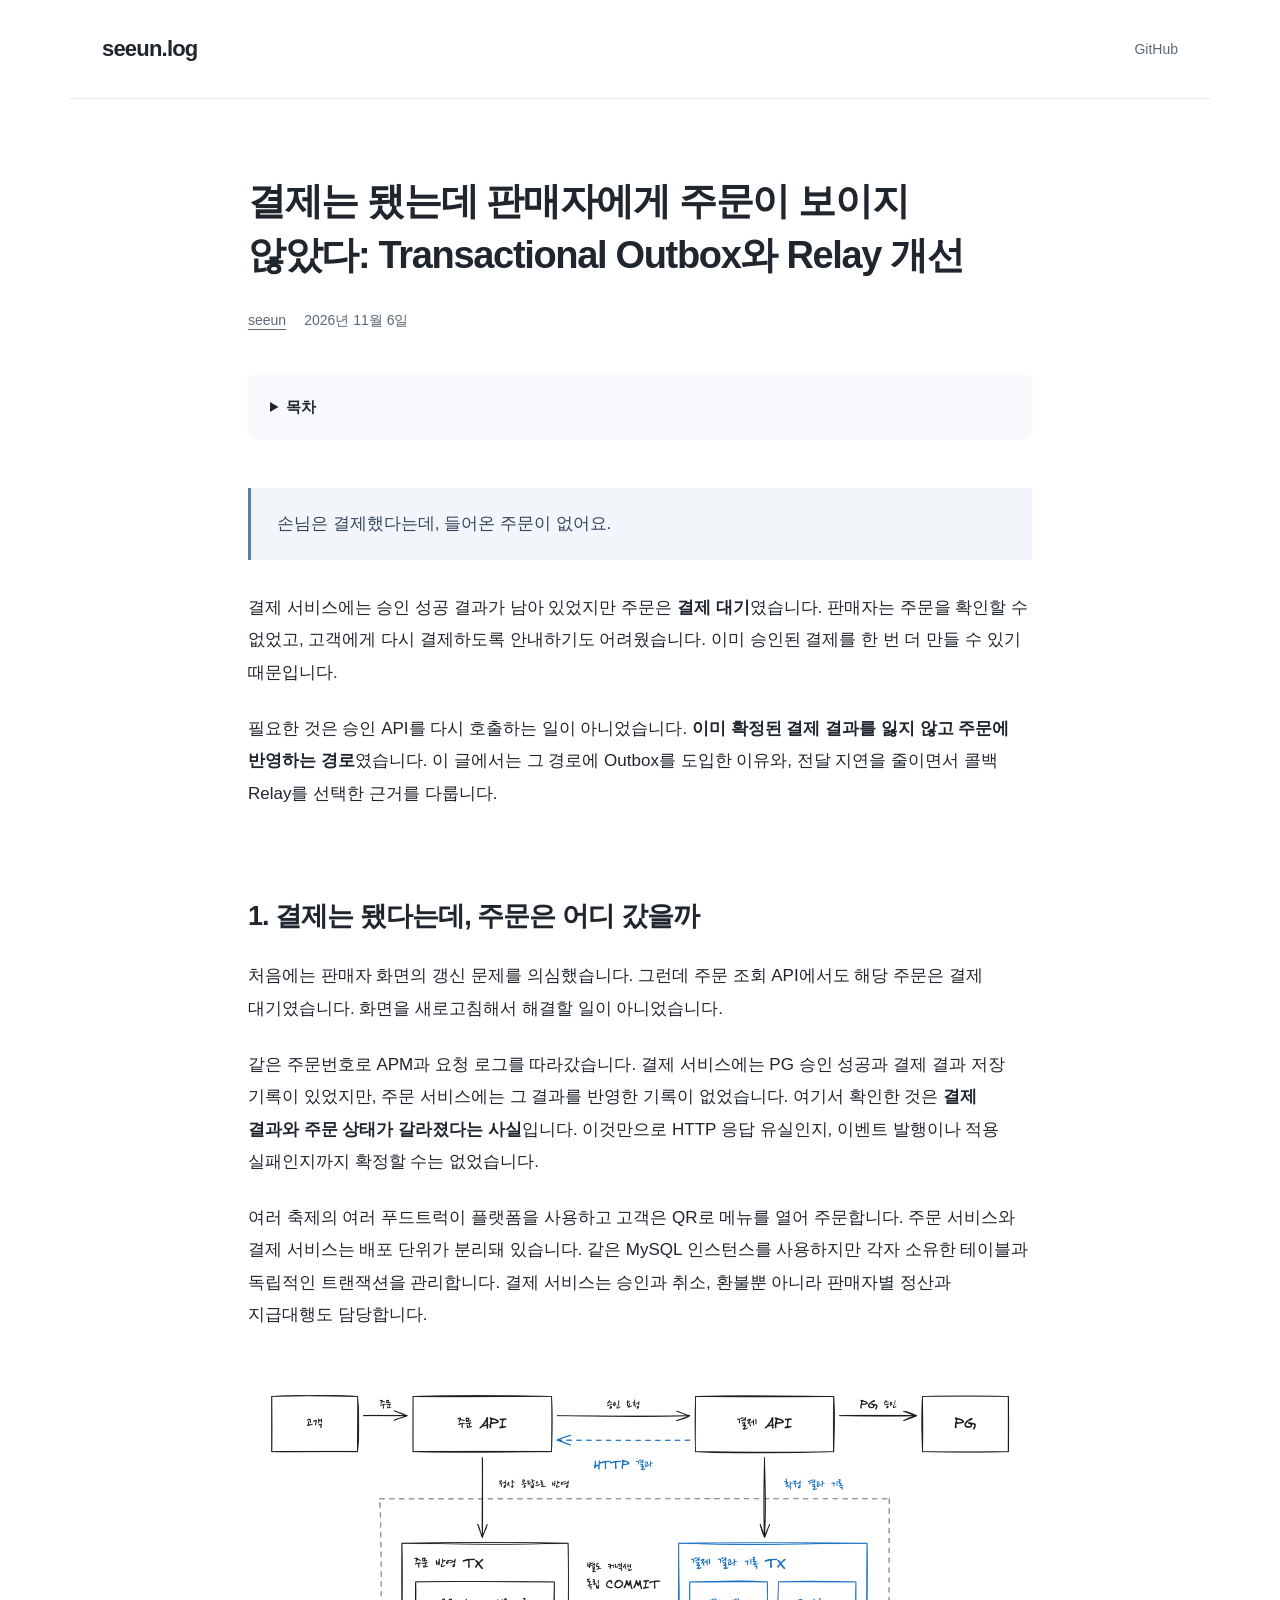
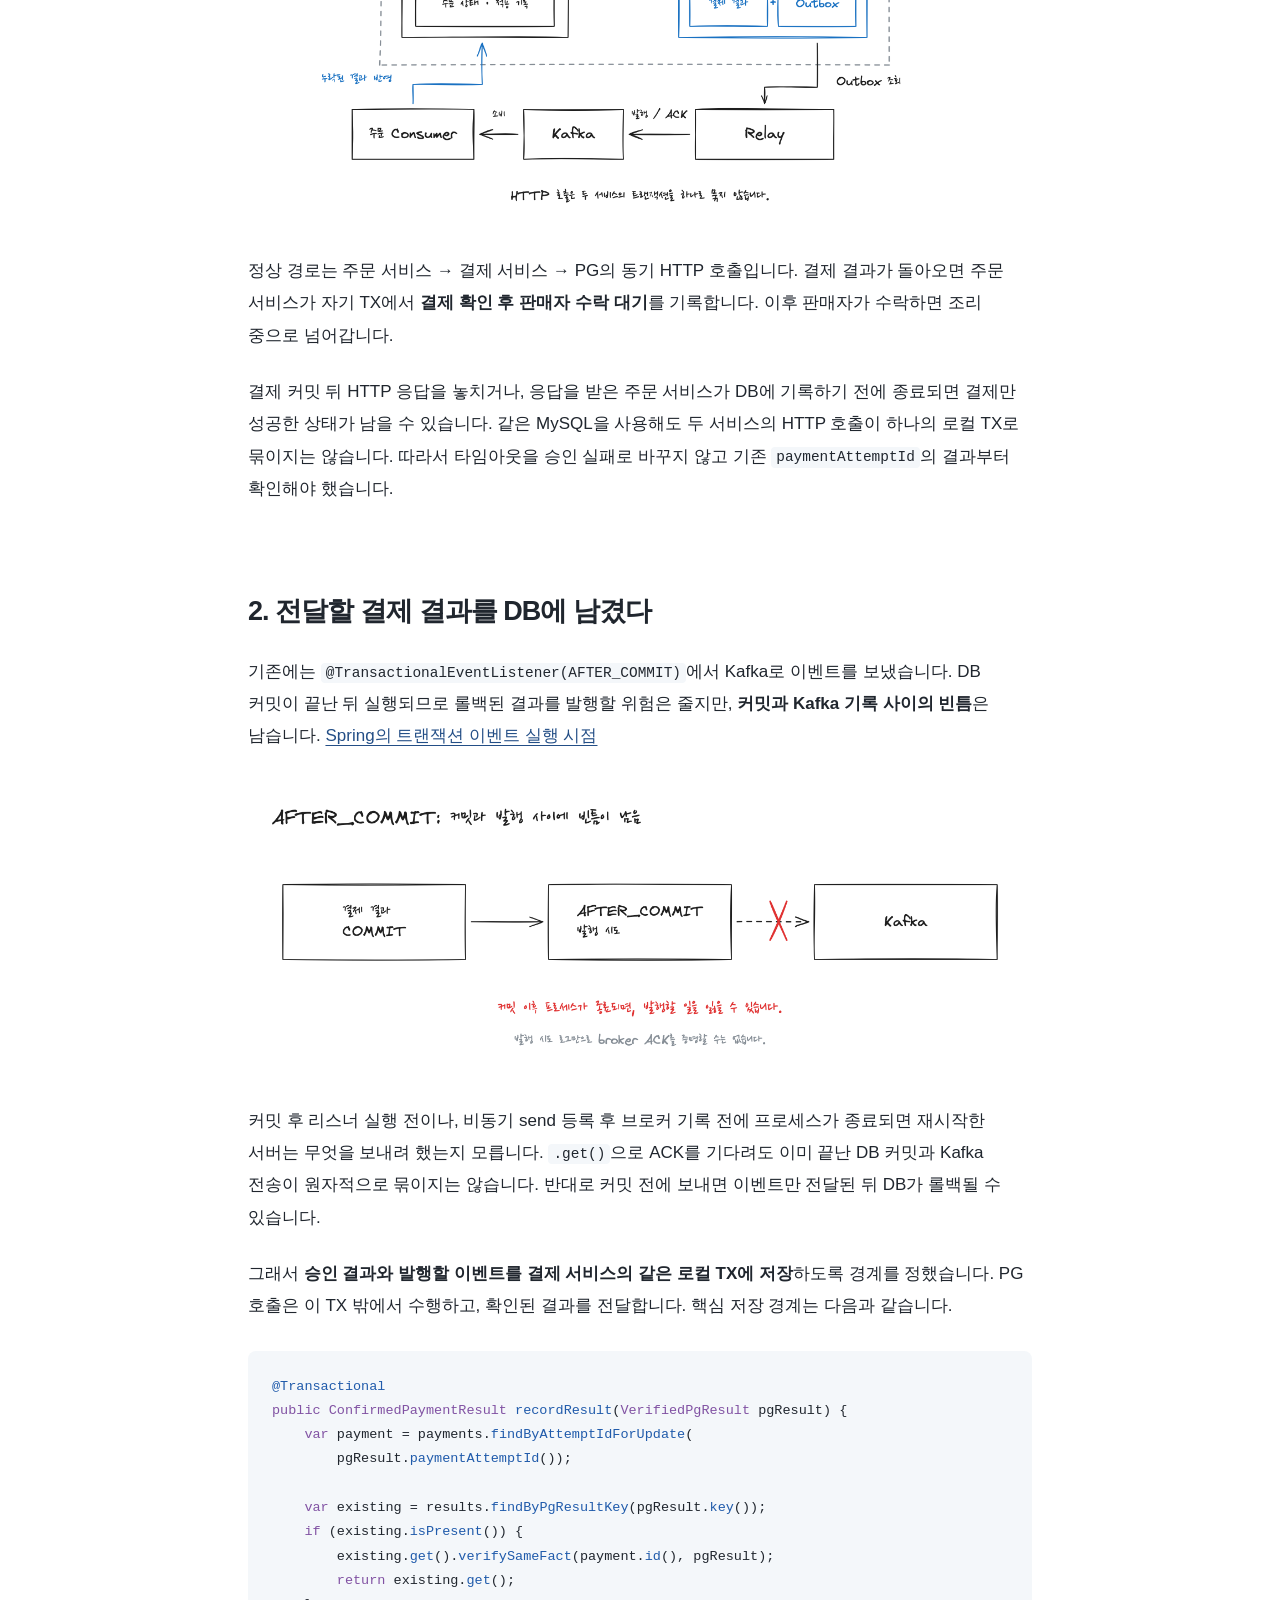
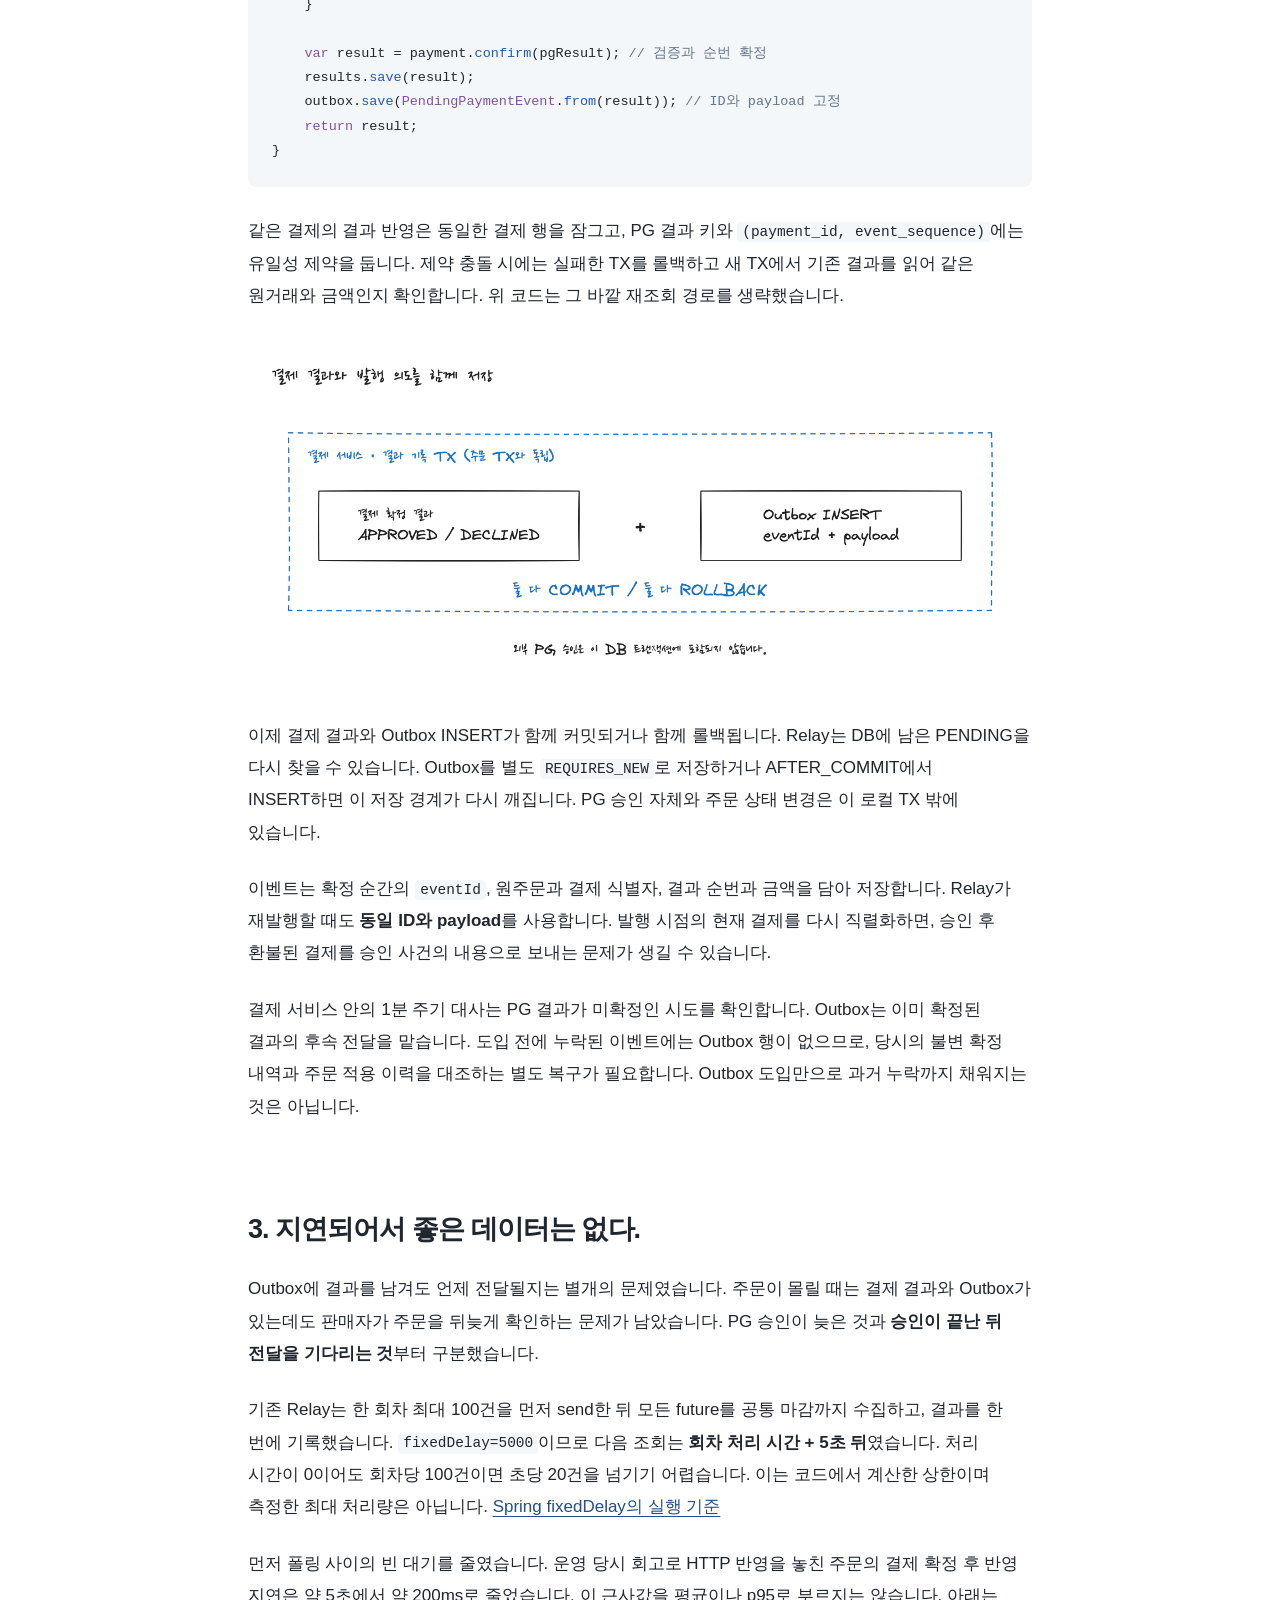
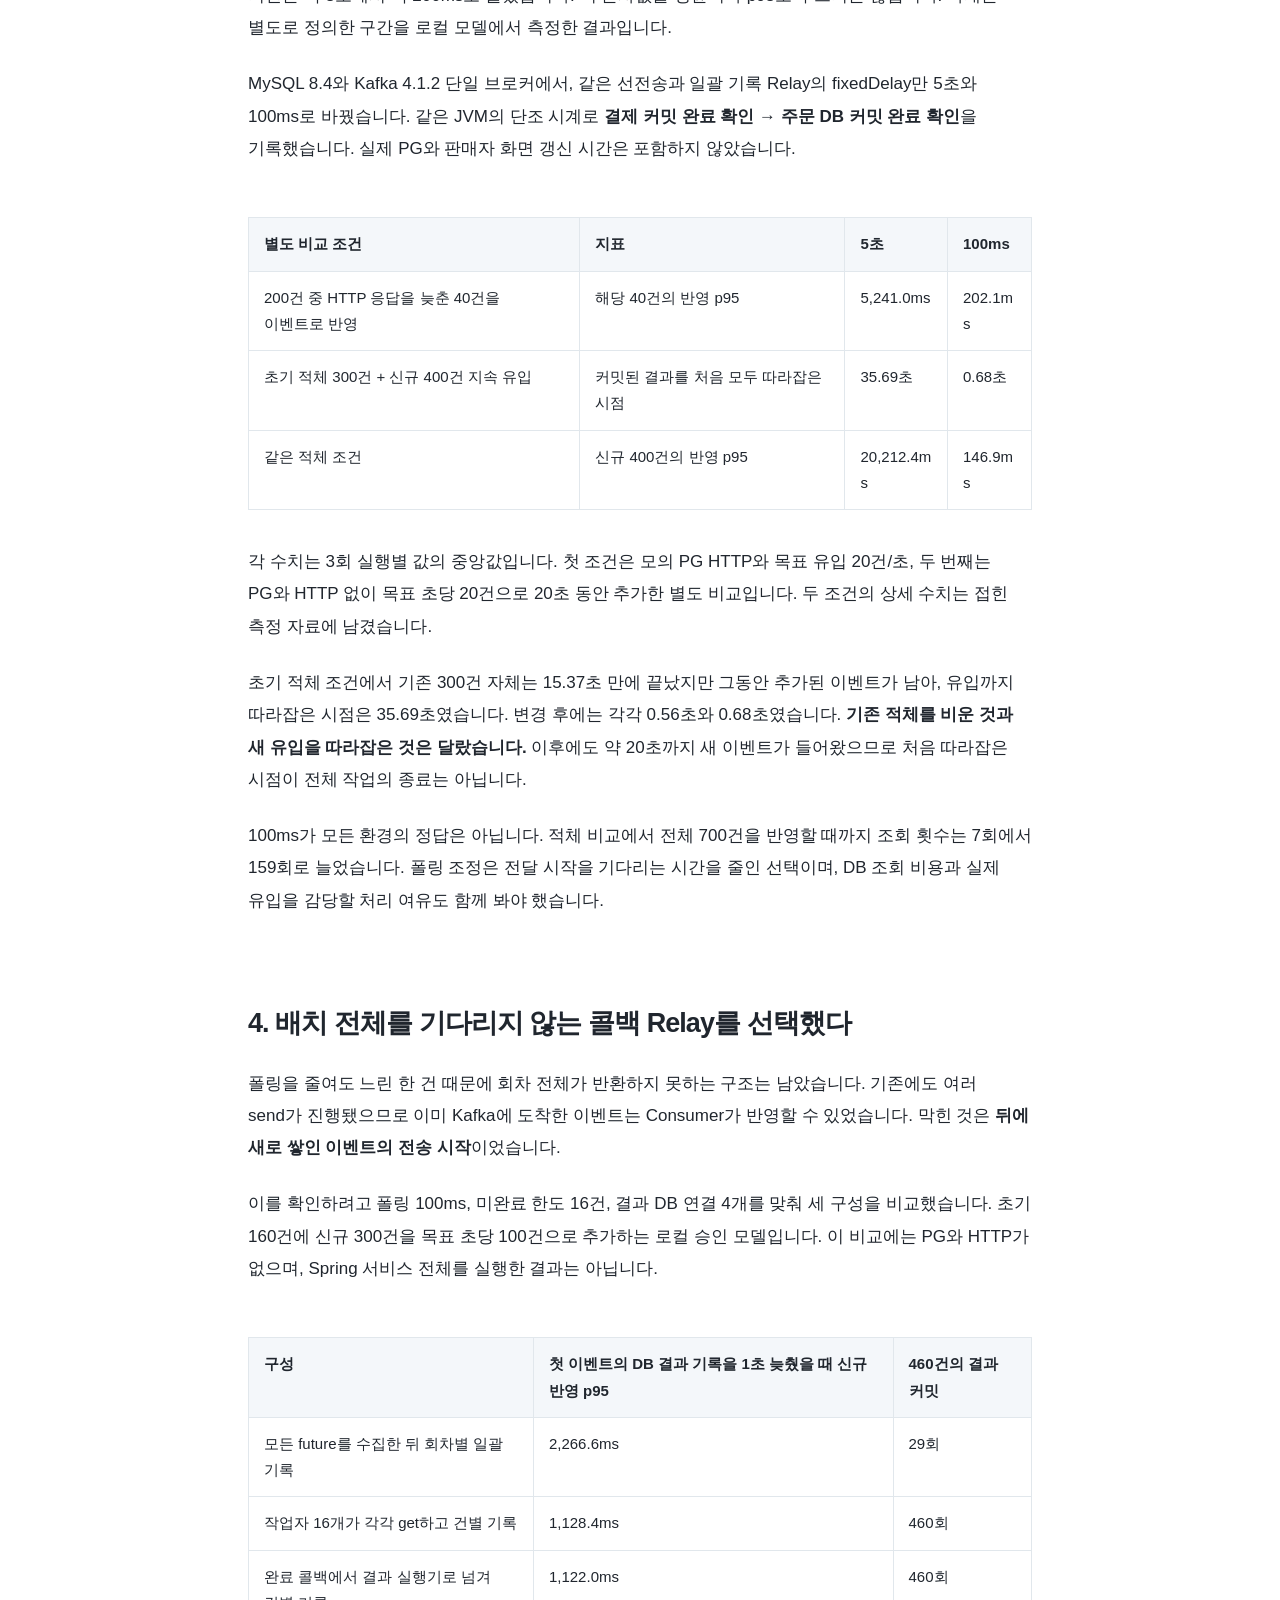
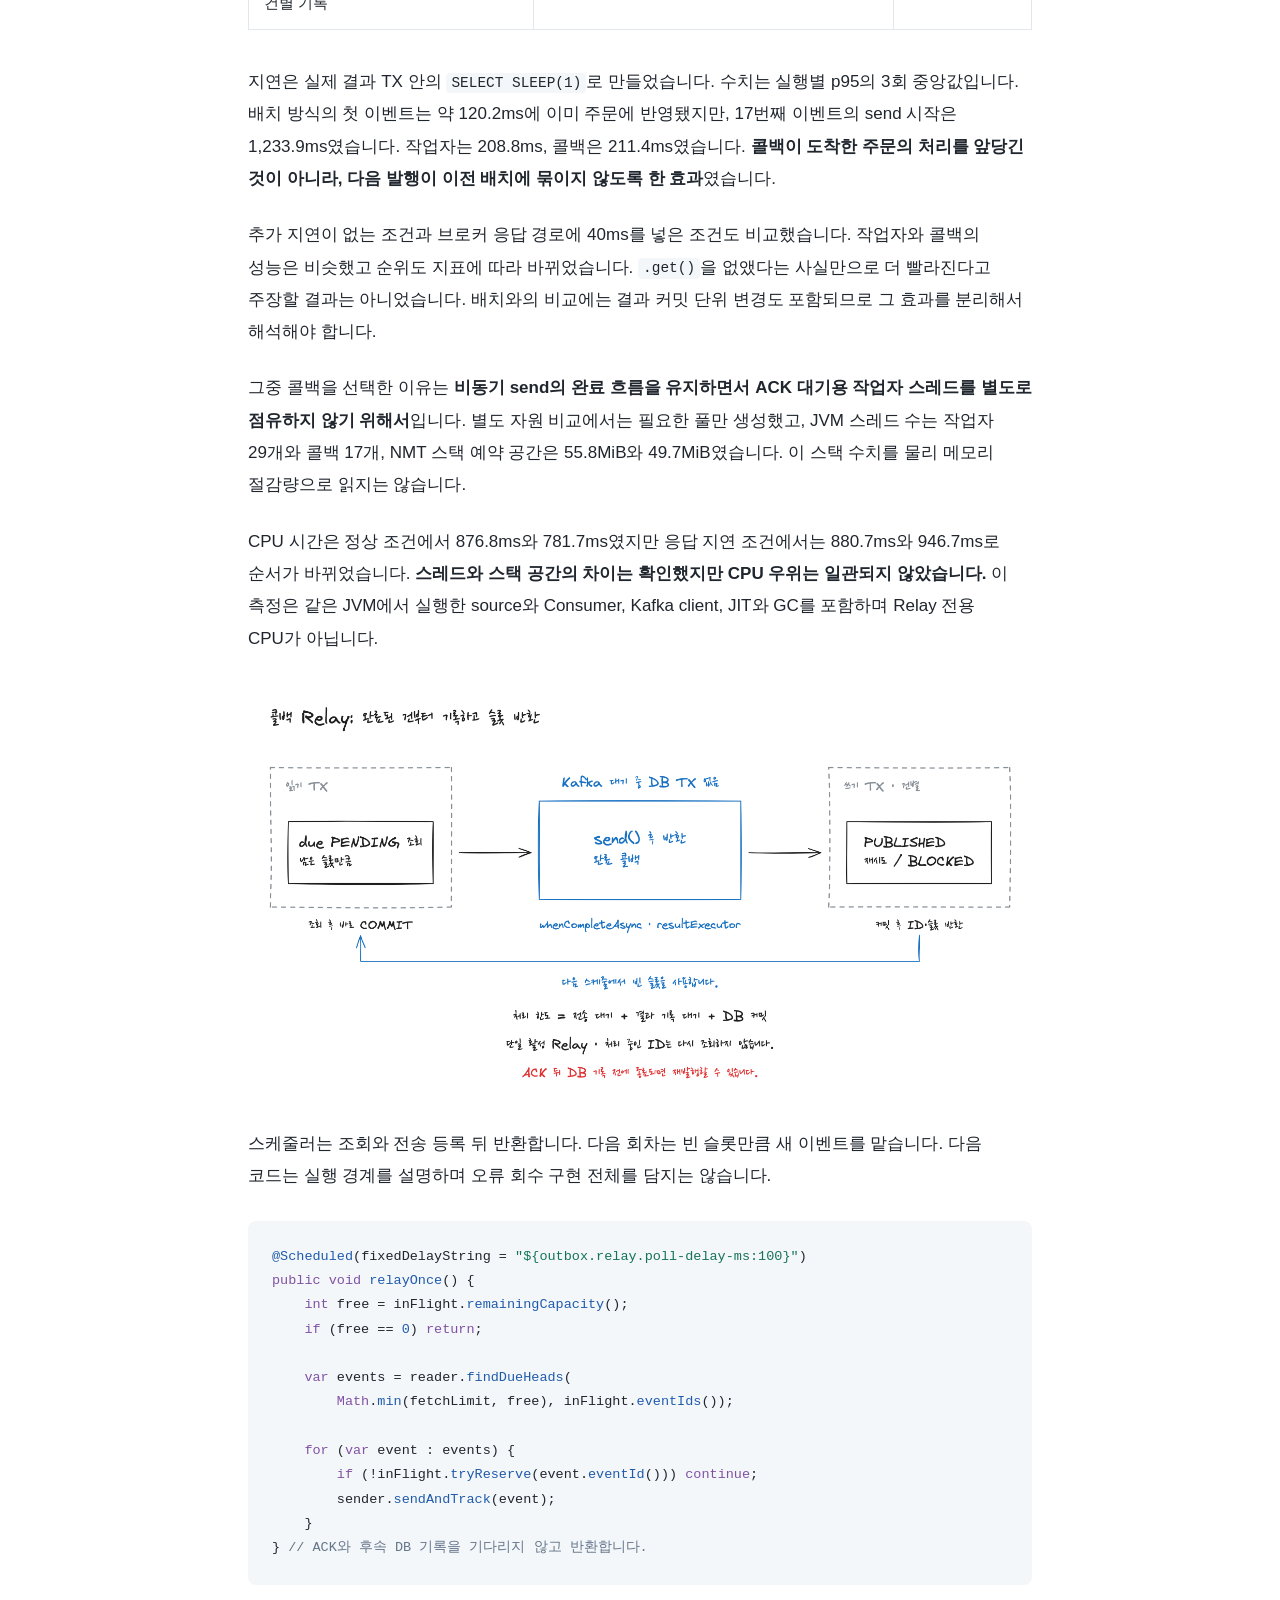
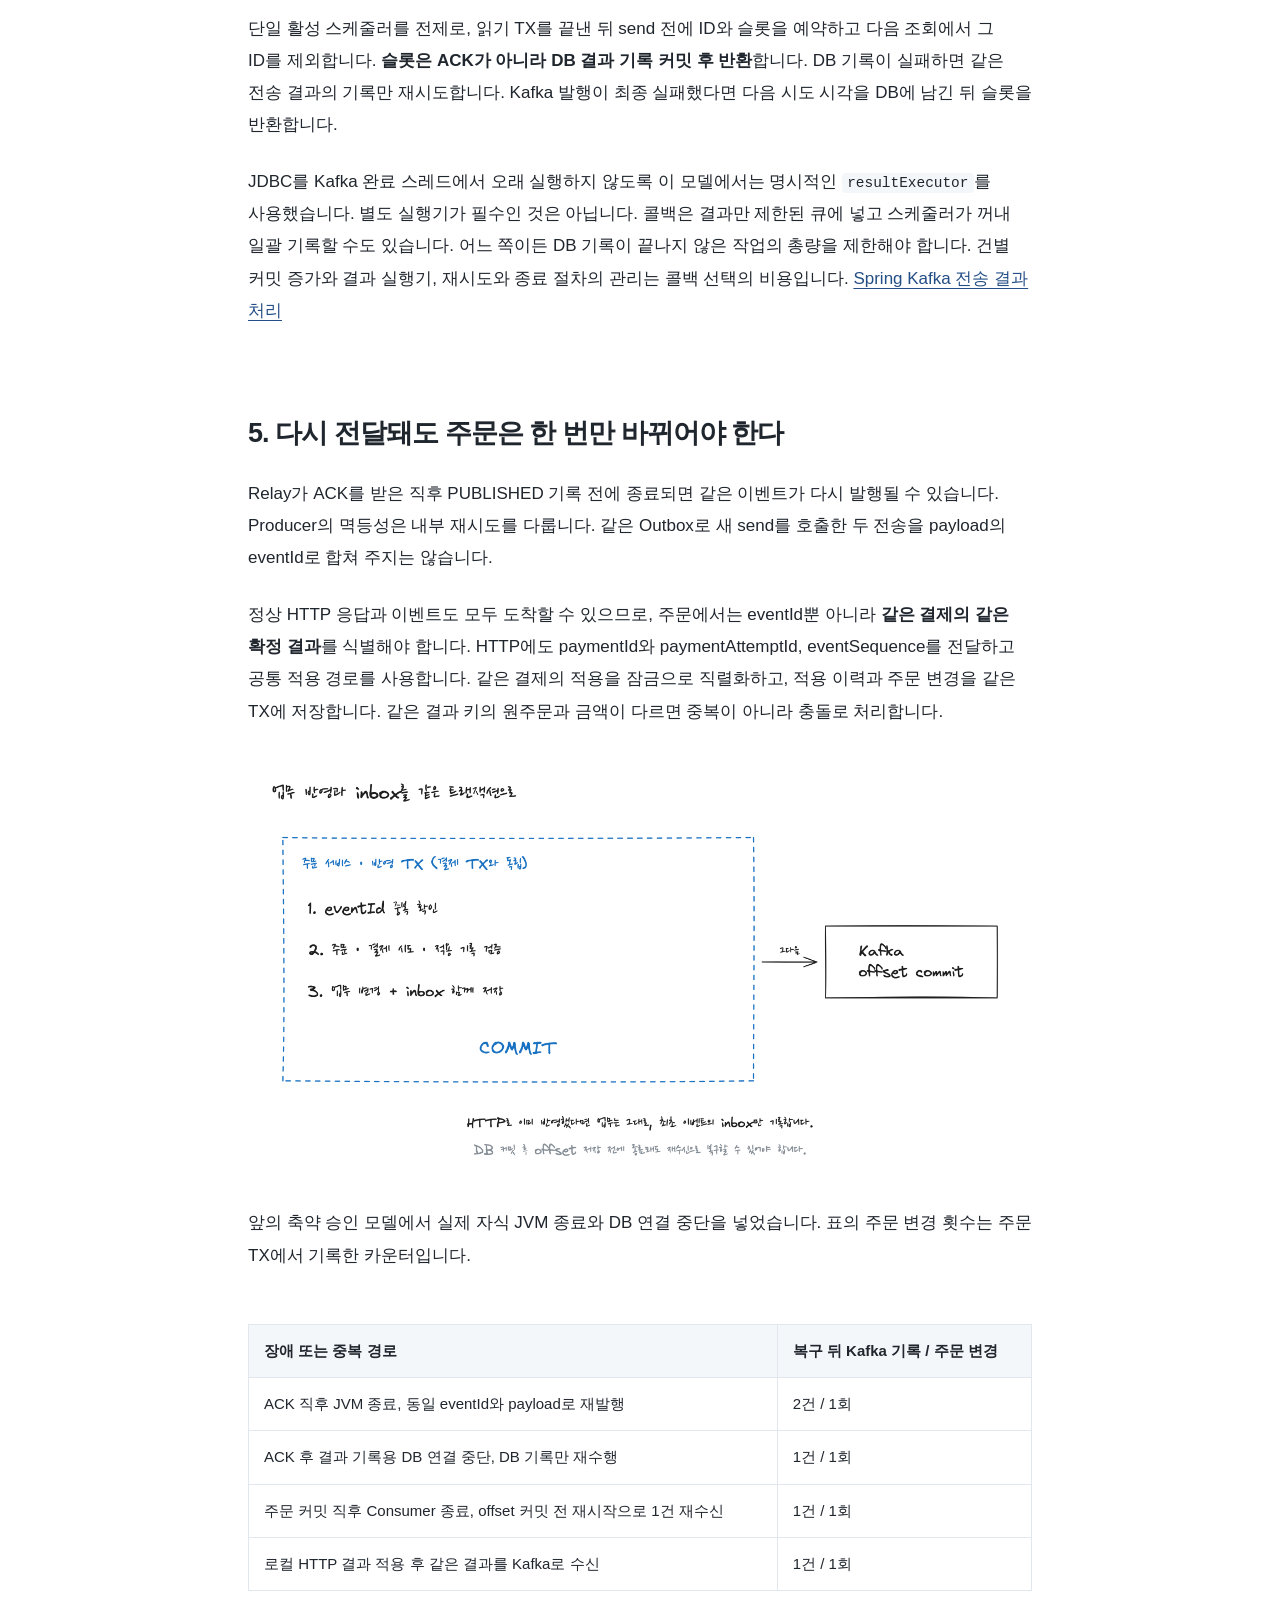
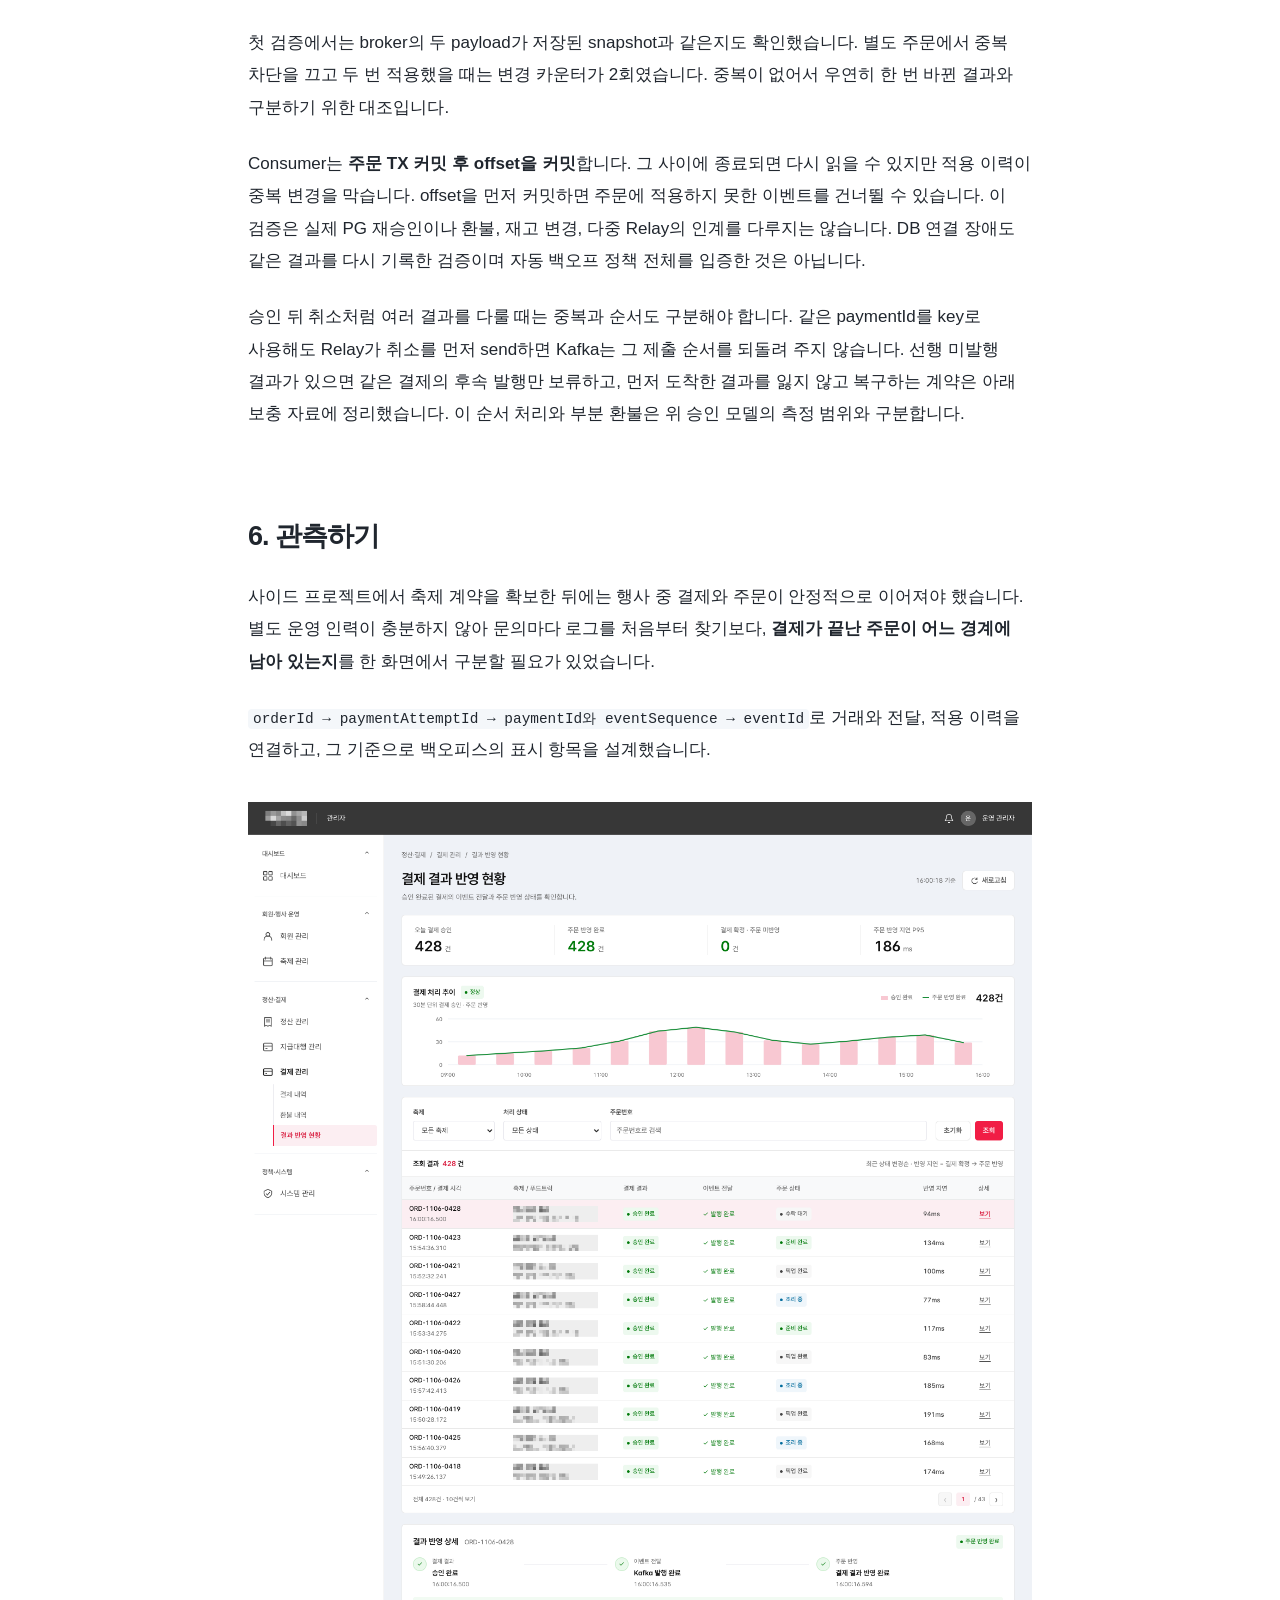
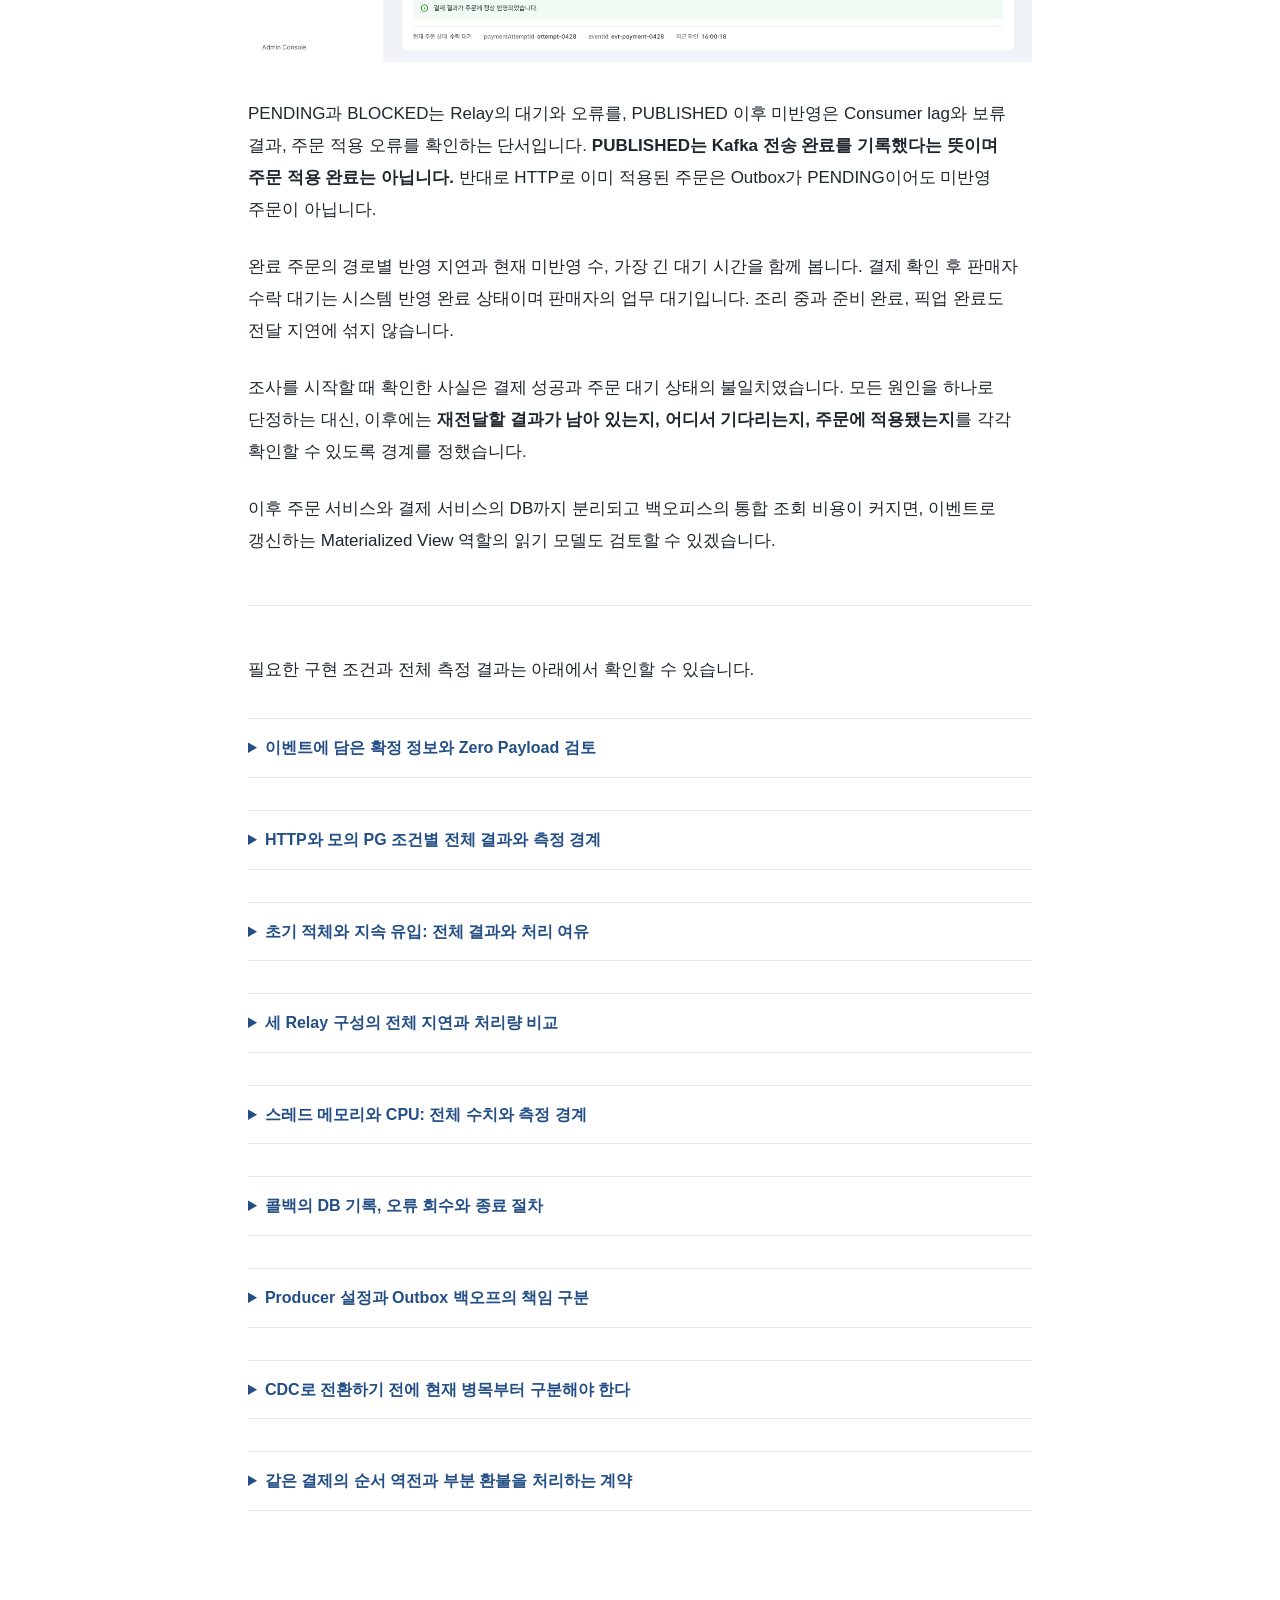
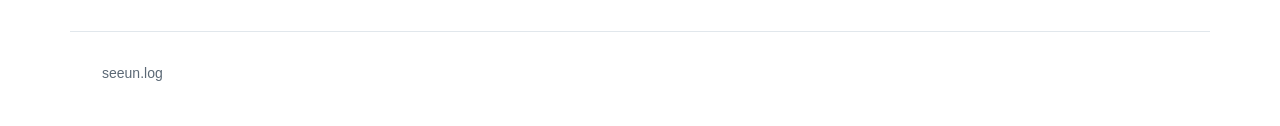
==== commit ea0cda24: "docs(blog): Outbox 장애와 Relay 선택을 중심으로 본문 압축" ====
--- a/posts/transactional-outbox-relay/index.html
+++ b/posts/transactional-outbox-relay/index.html
@@ -1,51 +1,21 @@
 <!doctype html>
-<html lang="ko"><head><meta charset="utf-8"><meta name="viewport" content="width=device-width, initial-scale=1"><title>결제는 됐는데 판매자에게 주문이 보이지 않았다: Transactional Outbox와 Relay 개선 | seeun.log</title><meta name="description" content="결제 승인은 끝났지만 주문은 결제 대기에 남았습니다. Transactional Outbox로 결제 결과를 보존하고, Kafka Relay의 발행 지연과 재시도 순서, Consumer 멱등성을 개선한 과정을 정리했습니다."><link rel="canonical" href="https://seeun0210.github.io/posts/transactional-outbox-relay/"><meta property="og:type" content="article"><meta property="og:title" content="결제는 됐는데 판매자에게 주문이 보이지 않았다: Transactional Outbox와 Relay 개선 | seeun.log"><meta property="og:description" content="결제 승인은 끝났지만 주문은 결제 대기에 남았습니다. Transactional Outbox로 결제 결과를 보존하고, Kafka Relay의 발행 지연과 재시도 순서, Consumer 멱등성을 개선한 과정을 정리했습니다."><meta property="og:url" content="https://seeun0210.github.io/posts/transactional-outbox-relay/"><meta property="og:image" content="https://seeun0210.github.io/assets/posts/transactional-outbox-relay/01-00-architecture-without-db-label-v2.png"><link rel="stylesheet" href="/assets/site.css"></head><body><a class="skip" href="#content">본문으로 건너뛰기</a><header class="site-header"><a class="brand" href="/">seeun.log</a><nav aria-label="외부 링크"><a href="https://github.com/seeun0210">GitHub</a></nav></header><main id="content"><article class="markdown-body"><div class="article-top"><h1>결제는 됐는데 판매자에게 주문이 보이지 않았다: Transactional Outbox와 Relay 개선</h1><div class="byline"><a href="https://github.com/seeun0210">seeun</a><time datetime="2026-11-06">2026년 11월 6일</time></div></div><details class="toc"><summary>목차</summary><ol><li><a href="#section-1">1. 결제는 됐다는데, 주문은 어디 갔을까</a></li><li><a href="#section-2">2. HTTP 응답을 놓쳐도 결제 결과를 다시 전달할 수 있어야 한다</a></li><li><a href="#section-3">3. 결제 결과와 발행할 이벤트를 함께 저장해야 한다</a></li><li><a href="#section-4">4. 지연되어서 좋은 데이터는 없다.</a></li><li><a href="#section-5">5. 느린 한 건이 다른 결제의 발행을 막지 않도록 해야 한다</a></li><li><a href="#section-6">6. 중복과 순서 역전을 구분해 주문에 반영해야 한다</a></li><li><a href="#section-7">7. 관측하기</a></li></ol></details><blockquote>
+<html lang="ko"><head><meta charset="utf-8"><meta name="viewport" content="width=device-width, initial-scale=1"><title>결제는 됐는데 판매자에게 주문이 보이지 않았다: Transactional Outbox와 Relay 개선 | seeun.log</title><meta name="description" content="결제 승인은 끝났지만 주문은 결제 대기에 남았습니다. Transactional Outbox로 결제 결과를 보존하고, Kafka Relay의 발행 지연과 재시도 순서, Consumer 멱등성을 개선한 과정을 정리했습니다."><link rel="canonical" href="https://seeun0210.github.io/posts/transactional-outbox-relay/"><meta property="og:type" content="article"><meta property="og:title" content="결제는 됐는데 판매자에게 주문이 보이지 않았다: Transactional Outbox와 Relay 개선 | seeun.log"><meta property="og:description" content="결제 승인은 끝났지만 주문은 결제 대기에 남았습니다. Transactional Outbox로 결제 결과를 보존하고, Kafka Relay의 발행 지연과 재시도 순서, Consumer 멱등성을 개선한 과정을 정리했습니다."><meta property="og:url" content="https://seeun0210.github.io/posts/transactional-outbox-relay/"><meta property="og:image" content="https://seeun0210.github.io/assets/posts/transactional-outbox-relay/01-00-architecture-without-db-label-v2.png"><link rel="stylesheet" href="/assets/site.css"></head><body><a class="skip" href="#content">본문으로 건너뛰기</a><header class="site-header"><a class="brand" href="/">seeun.log</a><nav aria-label="외부 링크"><a href="https://github.com/seeun0210">GitHub</a></nav></header><main id="content"><article class="markdown-body"><div class="article-top"><h1>결제는 됐는데 판매자에게 주문이 보이지 않았다: Transactional Outbox와 Relay 개선</h1><div class="byline"><a href="https://github.com/seeun0210">seeun</a><time datetime="2026-11-06">2026년 11월 6일</time></div></div><details class="toc"><summary>목차</summary><ol><li><a href="#section-1">1. 결제는 됐다는데, 주문은 어디 갔을까</a></li><li><a href="#section-2">2. 전달할 결제 결과를 DB에 남겼다</a></li><li><a href="#section-3">3. 지연되어서 좋은 데이터는 없다.</a></li><li><a href="#section-4">4. 배치 전체를 기다리지 않는 콜백 Relay를 선택했다</a></li><li><a href="#section-5">5. 다시 전달돼도 주문은 한 번만 바뀌어야 한다</a></li><li><a href="#section-6">6. 관측하기</a></li></ol></details><blockquote>
 <p>손님은 결제했다는데, 들어온 주문이 없어요.</p>
 </blockquote>
 <p>결제 서비스에는 승인 성공 결과가 남아 있었지만 주문은 <strong>결제 대기</strong>였습니다. 판매자는 주문을 확인할 수 없었고, 고객에게 다시 결제하도록 안내하기도 어려웠습니다. 이미 승인된 결제를 한 번 더 만들 수 있기 때문입니다.</p>
-<p>이 글에서는 <strong>결제 결과 저장, 결과 전달, 주문 적용</strong>을 나눠 문제를 살펴봅니다. Outbox로 전달할 결과를 보존한 뒤, 폴링과 Relay의 완료 처리 방식을 나눠 검증합니다. 지연을 줄인 선택의 비용과 장애 후 같은 결과를 한 번만 적용하는 경계까지 확인합니다.</p>
+<p>필요한 것은 승인 API를 다시 호출하는 일이 아니었습니다. <strong>이미 확정된 결제 결과를 잃지 않고 주문에 반영하는 경로</strong>였습니다. 이 글에서는 그 경로에 Outbox를 도입한 이유와, 전달 지연을 줄이면서 콜백 Relay를 선택한 근거를 다룹니다.</p>
 <h2 id="section-1">1. 결제는 됐다는데, 주문은 어디 갔을까</h2>
 <p>처음에는 판매자 화면의 갱신 문제를 의심했습니다. 그런데 주문 조회 API에서도 해당 주문은 결제 대기였습니다. 화면을 새로고침해서 해결할 일이 아니었습니다.</p>
-<p>같은 주문번호로 APM과 요청 로그를 따라갔습니다. 결제 서비스에는 PG 승인 성공과 결제 결과 저장 기록이 있었지만, 주문 서비스에는 그 결과를 반영한 기록이 없었습니다. 여기서 확인한 사실은 “주문이 결제 결과를 반영하지 못했다”는 것이었습니다. 이 사실만으로 Kafka가 유실했다고 원인을 확정할 수는 없었습니다. 응답 전달과 이벤트 발행, Consumer 적용 경계를 각각 확인해야 했습니다.</p>
-<p>여러 축제의 여러 푸드트럭이 같은 플랫폼을 사용하며, 고객은 QR로 메뉴를 열어 주문합니다. 주문 서비스와 결제 서비스는 배포 단위가 분리돼 있습니다. 두 서비스는 같은 MySQL 인스턴스를 사용하지만 각자 소유한 테이블과 독립적인 트랜잭션을 관리합니다. 결제 서비스는 승인과 취소, 환불뿐 아니라 판매자별 정산과 지급대행도 담당합니다.</p>
+<p>같은 주문번호로 APM과 요청 로그를 따라갔습니다. 결제 서비스에는 PG 승인 성공과 결제 결과 저장 기록이 있었지만, 주문 서비스에는 그 결과를 반영한 기록이 없었습니다. 여기서 확인한 것은 <strong>결제 결과와 주문 상태가 갈라졌다는 사실</strong>입니다. 이것만으로 HTTP 응답 유실인지, 이벤트 발행이나 적용 실패인지까지 확정할 수는 없었습니다.</p>
+<p>여러 축제의 여러 푸드트럭이 플랫폼을 사용하고 고객은 QR로 메뉴를 열어 주문합니다. 주문 서비스와 결제 서비스는 배포 단위가 분리돼 있습니다. 같은 MySQL 인스턴스를 사용하지만 각자 소유한 테이블과 독립적인 트랜잭션을 관리합니다. 결제 서비스는 승인과 취소, 환불뿐 아니라 판매자별 정산과 지급대행도 담당합니다.</p>
 <p><a target="_blank" rel="noopener noreferrer" href="/assets/posts/transactional-outbox-relay/01-00-architecture-without-db-label-v2.png"><img src="/assets/posts/transactional-outbox-relay/01-00-architecture-without-db-label-v2.png" alt="주문과 결제 처리 흐름과 각 트랜잭션 경계" style="max-width: 100%;" loading="lazy" decoding="async" width="2832" height="1632"></a></p>
-<p>정상 경로는 주문 서비스 → 결제 서비스 → PG의 동기 HTTP 호출입니다. 결제 서비스가 승인 결과를 저장하고 응답하면 주문 서비스가 자기 TX에서 <strong>결제 확인 후 판매자 수락 대기</strong>를 기록합니다. 이후 판매자가 수락하면 조리 중으로 넘어갑니다.</p>
-<p>결제 결과를 커밋한 직후 HTTP 응답이 유실되거나, 주문 서비스가 응답을 받고 자기 DB에 기록하기 전에 종료되면 두 상태가 갈라질 수 있습니다. 같은 MySQL을 사용해도 서비스 사이의 HTTP 호출이 하나의 로컬 트랜잭션이 되는 것은 아닙니다.</p>
-<p>따라서 응답 타임아웃을 승인 실패로 확정하지 않습니다. 기존 <code class="notranslate">paymentAttemptId</code>의 결과를 확인하고, <strong>이미 확정된 결과가 주문까지 도달할 경로</strong>를 복구해야 합니다. HTTP가 정상일 때는 빠르게 반영하고, 응답을 놓쳤을 때도 결과를 다시 전달할 수 있어야 했습니다.</p>
-<h2 id="section-2">2. HTTP 응답을 놓쳐도 결제 결과를 다시 전달할 수 있어야 한다</h2>
-<p>기존 구현은 결제 결과를 커밋한 뒤 <code class="notranslate">@TransactionalEventListener(AFTER_COMMIT)</code>에서 Kafka로 이벤트를 보냈습니다. 핵심 경계만 남기면 다음과 같습니다.</p>
-<div class="highlight highlight-source-java"><pre class="notranslate"><span class="pl-c1">@</span><span class="pl-c1">TransactionalEventListener</span>(<span class="pl-s1">phase</span> = <span class="pl-smi">TransactionPhase</span>.<span class="pl-c1">AFTER_COMMIT</span>)
-<span class="pl-k">public</span> <span class="pl-smi">void</span> <span class="pl-en">onPaymentConfirmed</span>(<span class="pl-smi">PaymentConfirmed</span> <span class="pl-s1">event</span>) {
-    <span class="pl-s1">kafkaTemplate</span>.<span class="pl-en">send</span>(<span class="pl-s">"payment-events"</span>, <span class="pl-s1">event</span>.<span class="pl-en">paymentId</span>(), <span class="pl-s1">event</span>);
-}</pre></div>
-<p><code class="notranslate">AFTER_COMMIT</code>은 리스너를 실행할 시점을 정합니다. 결제 DB 커밋과 Kafka 기록을 원자적으로 묶어 주지는 않습니다. <strong>커밋 후 리스너 실행 전</strong>, 또는 <strong>send 등록 후 브로커 기록 전</strong>에 프로세스가 종료되면 결제 결과만 남을 수 있습니다. future를 수집하지 않으면 메서드가 정상 반환한 뒤의 전송 실패도 별도로 처리해야 합니다. <a href="https://docs.spring.io/spring-framework/reference/data-access/transaction/event.html" rel="nofollow">Spring의 트랜잭션 이벤트 실행 시점</a></p>
+<p>정상 경로는 주문 서비스 → 결제 서비스 → PG의 동기 HTTP 호출입니다. 결제 결과가 돌아오면 주문 서비스가 자기 TX에서 <strong>결제 확인 후 판매자 수락 대기</strong>를 기록합니다. 이후 판매자가 수락하면 조리 중으로 넘어갑니다.</p>
+<p>결제 커밋 뒤 HTTP 응답을 놓치거나, 응답을 받은 주문 서비스가 DB에 기록하기 전에 종료되면 결제만 성공한 상태가 남을 수 있습니다. 같은 MySQL을 사용해도 두 서비스의 HTTP 호출이 하나의 로컬 TX로 묶이지는 않습니다. 따라서 타임아웃을 승인 실패로 바꾸지 않고 기존 <code class="notranslate">paymentAttemptId</code>의 결과부터 확인해야 했습니다.</p>
+<h2 id="section-2">2. 전달할 결제 결과를 DB에 남겼다</h2>
+<p>기존에는 <code class="notranslate">@TransactionalEventListener(AFTER_COMMIT)</code>에서 Kafka로 이벤트를 보냈습니다. DB 커밋이 끝난 뒤 실행되므로 롤백된 결과를 발행할 위험은 줄지만, <strong>커밋과 Kafka 기록 사이의 빈틈</strong>은 남습니다. <a href="https://docs.spring.io/spring-framework/reference/data-access/transaction/event.html" rel="nofollow">Spring의 트랜잭션 이벤트 실행 시점</a></p>
 <p><a target="_blank" rel="noopener noreferrer" href="/assets/posts/transactional-outbox-relay/02-03-after-commit-gap.png"><img src="/assets/posts/transactional-outbox-relay/02-03-after-commit-gap.png" alt="AFTER_COMMIT의 유실 구간" style="max-width: 100%;" loading="lazy" decoding="async" width="2832" height="1012"></a></p>
-<p><code class="notranslate">.get()</code>으로 ACK를 기다리면 이 문제가 해결될까요? 전송 결과는 확인할 수 있지만, 전송 전에 종료된 프로세스가 무엇을 보내려 했는지는 복원하지 못합니다. Kafka 전송이 실패해도 이미 끝난 결제 커밋은 되돌아가지 않습니다. 반대로 DB 커밋 전에 보내면 DB는 롤백됐는데 이벤트만 전달될 수 있습니다.</p>
-<markdown-accessiblity-table><table role="table">
-<thead>
-<tr>
-<th>경계</th>
-<th>중간 실패 뒤 남을 수 있는 상태</th>
-</tr>
-</thead>
-<tbody>
-<tr>
-<td>DB 커밋 전 Kafka 전송</td>
-<td>승인 결과는 롤백됐지만 이벤트는 전달됨</td>
-</tr>
-<tr>
-<td>DB 커밋 후 Kafka 전송</td>
-<td>승인 결과는 남았지만 이벤트는 전달되지 않음</td>
-</tr>
-<tr>
-<td>승인 결과와 Outbox를 같은 TX로 저장</td>
-<td>커밋된 결과에 대응하는 발행 의도를 DB에서 다시 찾을 수 있음</td>
-</tr>
-</tbody>
-</table></markdown-accessiblity-table>
-<p>발행 위치만 옮겨서는 두 저장소의 빈틈을 없앨 수 없었습니다. <strong>재시작 후 다시 보낼 대상을 DB에 남기는 것</strong>이 필요했습니다.</p>
-<h2 id="section-3">3. 결제 결과와 발행할 이벤트를 함께 저장해야 한다</h2>
-<p>결제 결과와 Outbox를 결제 서비스의 같은 로컬 TX에서 저장합니다. PG 호출은 이 TX 밖에서 수행하며, 여기에는 확인된 PG 결과를 전달합니다. 아래 코드는 승인 성공 결과를 기록하는 저장 경계를 축약한 것입니다.</p>
+<p>커밋 후 리스너 실행 전이나, 비동기 send 등록 후 브로커 기록 전에 프로세스가 종료되면 재시작한 서버는 무엇을 보내려 했는지 모릅니다. <code class="notranslate">.get()</code>으로 ACK를 기다려도 이미 끝난 DB 커밋과 Kafka 전송이 원자적으로 묶이지는 않습니다. 반대로 커밋 전에 보내면 이벤트만 전달된 뒤 DB가 롤백될 수 있습니다.</p>
+<p>그래서 <strong>승인 결과와 발행할 이벤트를 결제 서비스의 같은 로컬 TX에 저장</strong>하도록 경계를 정했습니다. PG 호출은 이 TX 밖에서 수행하고, 확인된 결과를 전달합니다. 핵심 저장 경계는 다음과 같습니다.</p>
 <div class="highlight highlight-source-java"><pre class="notranslate"><span class="pl-c1">@</span><span class="pl-c1">Transactional</span>
 <span class="pl-k">public</span> <span class="pl-smi">ConfirmedPaymentResult</span> <span class="pl-en">recordResult</span>(<span class="pl-smi">VerifiedPgResult</span> <span class="pl-s1">pgResult</span>) {
     <span class="pl-smi">var</span> <span class="pl-s1">payment</span> = <span class="pl-s1">payments</span>.<span class="pl-en">findByAttemptIdForUpdate</span>(
@@ -62,39 +32,145 @@
     <span class="pl-s1">outbox</span>.<span class="pl-en">save</span>(<span class="pl-smi">PendingPaymentEvent</span>.<span class="pl-en">from</span>(<span class="pl-s1">result</span>)); <span class="pl-c">// ID와 payload 고정</span>
     <span class="pl-k">return</span> <span class="pl-s1">result</span>;
 }</pre></div>
-<p>같은 원거래의 모든 결과 반영 경로는 동일한 결제 행을 잠급니다. PG 결과 키는 PG사와 상점 등 식별자 범위를 포함하고, DB에는 결과 키와 <code class="notranslate">(payment_id, event_sequence)</code>의 유일성 제약을 둡니다. 제약 충돌이 발생하면 실패한 TX를 롤백한 뒤 새 TX에서 기존 결과를 읽어 원거래와 금액이 같은지 확인합니다. 위 코드에서는 이 바깥 재조회 경로를 생략했습니다.</p>
+<p>같은 결제의 결과 반영은 동일한 결제 행을 잠그고, PG 결과 키와 <code class="notranslate">(payment_id, event_sequence)</code>에는 유일성 제약을 둡니다. 제약 충돌 시에는 실패한 TX를 롤백하고 새 TX에서 기존 결과를 읽어 같은 원거래와 금액인지 확인합니다. 위 코드는 그 바깥 재조회 경로를 생략했습니다.</p>
 <p><a target="_blank" rel="noopener noreferrer" href="/assets/posts/transactional-outbox-relay/03-04-atomic-outbox.png"><img src="/assets/posts/transactional-outbox-relay/03-04-atomic-outbox.png" alt="결제 결과와 Outbox의 원자적 저장" style="max-width: 100%;" loading="lazy" decoding="async" width="2832" height="1212"></a></p>
-<p>이제 승인 결과 저장과 Outbox INSERT가 모두 커밋되거나 모두 롤백됩니다. Outbox를 <code class="notranslate">REQUIRES_NEW</code>로 따로 저장하거나 <code class="notranslate">AFTER_COMMIT</code>에서 INSERT하면 이 경계가 다시 깨집니다. 주문 상태 변경과 PG 승인 자체는 이 로컬 TX에 포함되지 않습니다.</p>
-<p>복구 책임은 중단 지점에 따라 달라집니다.</p>
-<markdown-accessiblity-table><table role="table">
-<thead>
-<tr>
-<th>중단 지점</th>
-<th>남는 상태와 복구 책임</th>
-</tr>
-</thead>
-<tbody>
-<tr>
-<td>PG 승인 후, 결과와 Outbox 커밋 전</td>
-<td>PG와 DB가 다를 수 있습니다. 결제 서비스가 기존 시도의 거래 결과를 조회합니다.</td>
-</tr>
-<tr>
-<td>결과와 Outbox 커밋 후, Kafka 전송 전</td>
-<td>PENDING을 Relay가 다시 조회합니다.</td>
-</tr>
-<tr>
-<td>Kafka ACK 후, PUBLISHED 커밋 전</td>
-<td>같은 eventId가 재발행될 수 있습니다. 수신 측이 업무 중복을 막습니다.</td>
-</tr>
-<tr>
-<td>PUBLISHED 커밋 후, 주문 반영 전</td>
-<td>발행은 끝났습니다. Consumer lag와 보류 이벤트, 주문 적용 오류를 확인합니다.</td>
-</tr>
-</tbody>
-</table></markdown-accessiblity-table>
-<p><code class="notranslate">PUBLISHED</code>가 뜻하는 것은 <strong>Kafka 전송 완료를 DB에 기록했다</strong>는 것입니다. 주문 적용 완료나 판매자 화면 노출까지 뜻하지 않습니다. Outbox와 Relay, Consumer가 각각 어떤 상태를 보장하는지 구분해야 복구할 위치도 찾을 수 있습니다.</p>
-<p>결제 서비스 안의 1분 주기 대사 배치는 PG 결과가 미확정인 시도를 조회합니다. 결과를 새로 확정하면 같은 TX에서 결과와 Outbox를 저장합니다. <strong>대사는 PG와 결제 DB의 불일치를, Outbox는 확정된 결과의 후속 전달을 담당</strong>합니다. 이미 확정된 결과의 주문 반영을 다음 대사 시점까지 미룰 이유는 없습니다.</p>
-<p>도입 전에 누락된 이벤트에는 Outbox 행이 없습니다. 이 경우에는 불변의 확정 내역과 주문 적용 이력을 대조하는 별도 복구가 필요합니다. 현재 결제 상태로 과거 승인 이벤트를 추측해 만들지 않고, 당시 결과를 재구성할 수 있는 대상만 원래 식별자로 연결해야 합니다.</p>
+<p>이제 결제 결과와 Outbox INSERT가 함께 커밋되거나 함께 롤백됩니다. Relay는 DB에 남은 PENDING을 다시 찾을 수 있습니다. Outbox를 별도 <code class="notranslate">REQUIRES_NEW</code>로 저장하거나 AFTER_COMMIT에서 INSERT하면 이 저장 경계가 다시 깨집니다. PG 승인 자체와 주문 상태 변경은 이 로컬 TX 밖에 있습니다.</p>
+<p>이벤트는 확정 순간의 <code class="notranslate">eventId</code>, 원주문과 결제 식별자, 결과 순번과 금액을 담아 저장합니다. Relay가 재발행할 때도 <strong>동일 ID와 payload</strong>를 사용합니다. 발행 시점의 현재 결제를 다시 직렬화하면, 승인 후 환불된 결제를 승인 사건의 내용으로 보내는 문제가 생길 수 있습니다.</p>
+<p>결제 서비스 안의 1분 주기 대사는 PG 결과가 미확정인 시도를 확인합니다. Outbox는 이미 확정된 결과의 후속 전달을 맡습니다. 도입 전에 누락된 이벤트에는 Outbox 행이 없으므로, 당시의 불변 확정 내역과 주문 적용 이력을 대조하는 별도 복구가 필요합니다. Outbox 도입만으로 과거 누락까지 채워지는 것은 아닙니다.</p>
+<h2 id="section-3">3. 지연되어서 좋은 데이터는 없다.</h2>
+<p>Outbox에 결과를 남겨도 언제 전달될지는 별개의 문제였습니다. 주문이 몰릴 때는 결제 결과와 Outbox가 있는데도 판매자가 주문을 뒤늦게 확인하는 문제가 남았습니다. PG 승인이 늦은 것과 <strong>승인이 끝난 뒤 전달을 기다리는 것</strong>부터 구분했습니다.</p>
+<p>기존 Relay는 한 회차 최대 100건을 먼저 send한 뒤 모든 future를 공통 마감까지 수집하고, 결과를 한 번에 기록했습니다. <code class="notranslate">fixedDelay=5000</code>이므로 다음 조회는 <strong>회차 처리 시간 + 5초 뒤</strong>였습니다. 처리 시간이 0이어도 회차당 100건이면 초당 20건을 넘기기 어렵습니다. 이는 코드에서 계산한 상한이며 측정한 최대 처리량은 아닙니다. <a href="https://docs.spring.io/spring-framework/reference/integration/scheduling.html" rel="nofollow">Spring fixedDelay의 실행 기준</a></p>
+<p>먼저 폴링 사이의 빈 대기를 줄였습니다. 운영 당시 회고로 HTTP 반영을 놓친 주문의 결제 확정 후 반영 지연은 약 5초에서 약 200ms로 줄었습니다. 이 근사값을 평균이나 p95로 부르지는 않습니다. 아래는 별도로 정의한 구간을 로컬 모델에서 측정한 결과입니다.</p>
+<p>MySQL 8.4와 Kafka 4.1.2 단일 브로커에서, 같은 선전송과 일괄 기록 Relay의 fixedDelay만 5초와 100ms로 바꿨습니다. 같은 JVM의 단조 시계로 <strong>결제 커밋 완료 확인 → 주문 DB 커밋 완료 확인</strong>을 기록했습니다. 실제 PG와 판매자 화면 갱신 시간은 포함하지 않았습니다.</p>
+<markdown-accessiblity-table><table role="table">
+<thead>
+<tr>
+<th>별도 비교 조건</th>
+<th>지표</th>
+<th align="right">5초</th>
+<th align="right">100ms</th>
+</tr>
+</thead>
+<tbody>
+<tr>
+<td>200건 중 HTTP 응답을 늦춘 40건을 이벤트로 반영</td>
+<td>해당 40건의 반영 p95</td>
+<td align="right">5,241.0ms</td>
+<td align="right">202.1ms</td>
+</tr>
+<tr>
+<td>초기 적체 300건 + 신규 400건 지속 유입</td>
+<td>커밋된 결과를 처음 모두 따라잡은 시점</td>
+<td align="right">35.69초</td>
+<td align="right">0.68초</td>
+</tr>
+<tr>
+<td>같은 적체 조건</td>
+<td>신규 400건의 반영 p95</td>
+<td align="right">20,212.4ms</td>
+<td align="right">146.9ms</td>
+</tr>
+</tbody>
+</table></markdown-accessiblity-table>
+<p>각 수치는 3회 실행별 값의 중앙값입니다. 첫 조건은 모의 PG HTTP와 목표 유입 20건/초, 두 번째는 PG와 HTTP 없이 목표 초당 20건으로 20초 동안 추가한 별도 비교입니다. 두 조건의 상세 수치는 접힌 측정 자료에 남겼습니다.</p>
+<p>초기 적체 조건에서 기존 300건 자체는 15.37초 만에 끝났지만 그동안 추가된 이벤트가 남아, 유입까지 따라잡은 시점은 35.69초였습니다. 변경 후에는 각각 0.56초와 0.68초였습니다. <strong>기존 적체를 비운 것과 새 유입을 따라잡은 것은 달랐습니다.</strong> 이후에도 약 20초까지 새 이벤트가 들어왔으므로 처음 따라잡은 시점이 전체 작업의 종료는 아닙니다.</p>
+<p>100ms가 모든 환경의 정답은 아닙니다. 적체 비교에서 전체 700건을 반영할 때까지 조회 횟수는 7회에서 159회로 늘었습니다. 폴링 조정은 전달 시작을 기다리는 시간을 줄인 선택이며, DB 조회 비용과 실제 유입을 감당할 처리 여유도 함께 봐야 했습니다.</p>
+<h2 id="section-4">4. 배치 전체를 기다리지 않는 콜백 Relay를 선택했다</h2>
+<p>폴링을 줄여도 느린 한 건 때문에 회차 전체가 반환하지 못하는 구조는 남았습니다. 기존에도 여러 send가 진행됐으므로 이미 Kafka에 도착한 이벤트는 Consumer가 반영할 수 있었습니다. 막힌 것은 <strong>뒤에 새로 쌓인 이벤트의 전송 시작</strong>이었습니다.</p>
+<p>이를 확인하려고 폴링 100ms, 미완료 한도 16건, 결과 DB 연결 4개를 맞춰 세 구성을 비교했습니다. 초기 160건에 신규 300건을 목표 초당 100건으로 추가하는 로컬 승인 모델입니다. 이 비교에는 PG와 HTTP가 없으며, Spring 서비스 전체를 실행한 결과는 아닙니다.</p>
+<markdown-accessiblity-table><table role="table">
+<thead>
+<tr>
+<th>구성</th>
+<th align="right">첫 이벤트의 DB 결과 기록을 1초 늦췄을 때 신규 반영 p95</th>
+<th align="right">460건의 결과 커밋</th>
+</tr>
+</thead>
+<tbody>
+<tr>
+<td>모든 future를 수집한 뒤 회차별 일괄 기록</td>
+<td align="right">2,266.6ms</td>
+<td align="right">29회</td>
+</tr>
+<tr>
+<td>작업자 16개가 각각 get하고 건별 기록</td>
+<td align="right">1,128.4ms</td>
+<td align="right">460회</td>
+</tr>
+<tr>
+<td>완료 콜백에서 결과 실행기로 넘겨 건별 기록</td>
+<td align="right">1,122.0ms</td>
+<td align="right">460회</td>
+</tr>
+</tbody>
+</table></markdown-accessiblity-table>
+<p>지연은 실제 결과 TX 안의 <code class="notranslate">SELECT SLEEP(1)</code>로 만들었습니다. 수치는 실행별 p95의 3회 중앙값입니다. 배치 방식의 첫 이벤트는 약 120.2ms에 이미 주문에 반영됐지만, 17번째 이벤트의 send 시작은 1,233.9ms였습니다. 작업자는 208.8ms, 콜백은 211.4ms였습니다. <strong>콜백이 도착한 주문의 처리를 앞당긴 것이 아니라, 다음 발행이 이전 배치에 묶이지 않도록 한 효과</strong>였습니다.</p>
+<p>추가 지연이 없는 조건과 브로커 응답 경로에 40ms를 넣은 조건도 비교했습니다. 작업자와 콜백의 성능은 비슷했고 순위도 지표에 따라 바뀌었습니다. <code class="notranslate">.get()</code>을 없앴다는 사실만으로 더 빨라진다고 주장할 결과는 아니었습니다. 배치와의 비교에는 결과 커밋 단위 변경도 포함되므로 그 효과를 분리해서 해석해야 합니다.</p>
+<p>그중 콜백을 선택한 이유는 <strong>비동기 send의 완료 흐름을 유지하면서 ACK 대기용 작업자 스레드를 별도로 점유하지 않기 위해서</strong>입니다. 별도 자원 비교에서는 필요한 풀만 생성했고, JVM 스레드 수는 작업자 29개와 콜백 17개, NMT 스택 예약 공간은 55.8MiB와 49.7MiB였습니다. 이 스택 수치를 물리 메모리 절감량으로 읽지는 않습니다.</p>
+<p>CPU 시간은 정상 조건에서 876.8ms와 781.7ms였지만 응답 지연 조건에서는 880.7ms와 946.7ms로 순서가 바뀌었습니다. <strong>스레드와 스택 공간의 차이는 확인했지만 CPU 우위는 일관되지 않았습니다.</strong> 이 측정은 같은 JVM에서 실행한 source와 Consumer, Kafka client, JIT와 GC를 포함하며 Relay 전용 CPU가 아닙니다.</p>
+<p><a target="_blank" rel="noopener noreferrer" href="/assets/posts/transactional-outbox-relay/04-05-relay-flow.png"><img src="/assets/posts/transactional-outbox-relay/04-05-relay-flow.png" alt="처리 슬롯 안에서 조회와 전송하고 완료 콜백으로 결과 기록" style="max-width: 100%;" loading="lazy" decoding="async" width="3032" height="1552"></a></p>
+<p>스케줄러는 조회와 전송 등록 뒤 반환합니다. 다음 회차는 빈 슬롯만큼 새 이벤트를 맡습니다. 다음 코드는 실행 경계를 설명하며 오류 회수 구현 전체를 담지는 않습니다.</p>
+<div class="highlight highlight-source-java"><pre class="notranslate"><span class="pl-c1">@</span><span class="pl-c1">Scheduled</span>(<span class="pl-s1">fixedDelayString</span> = <span class="pl-s">"${outbox.relay.poll-delay-ms:100}"</span>)
+<span class="pl-k">public</span> <span class="pl-smi">void</span> <span class="pl-en">relayOnce</span>() {
+    <span class="pl-smi">int</span> <span class="pl-s1">free</span> = <span class="pl-s1">inFlight</span>.<span class="pl-en">remainingCapacity</span>();
+    <span class="pl-k">if</span> (<span class="pl-s1">free</span> == <span class="pl-c1">0</span>) <span class="pl-k">return</span>;
+
+    <span class="pl-smi">var</span> <span class="pl-s1">events</span> = <span class="pl-s1">reader</span>.<span class="pl-en">findDueHeads</span>(
+        <span class="pl-smi">Math</span>.<span class="pl-en">min</span>(<span class="pl-s1">fetchLimit</span>, <span class="pl-s1">free</span>), <span class="pl-s1">inFlight</span>.<span class="pl-en">eventIds</span>());
+
+    <span class="pl-k">for</span> (<span class="pl-smi">var</span> <span class="pl-s1">event</span> : <span class="pl-s1">events</span>) {
+        <span class="pl-k">if</span> (!<span class="pl-s1">inFlight</span>.<span class="pl-en">tryReserve</span>(<span class="pl-s1">event</span>.<span class="pl-en">eventId</span>())) <span class="pl-k">continue</span>;
+        <span class="pl-s1">sender</span>.<span class="pl-en">sendAndTrack</span>(<span class="pl-s1">event</span>);
+    }
+} <span class="pl-c">// ACK와 후속 DB 기록을 기다리지 않고 반환합니다.</span></pre></div>
+<p>단일 활성 스케줄러를 전제로, 읽기 TX를 끝낸 뒤 send 전에 ID와 슬롯을 예약하고 다음 조회에서 그 ID를 제외합니다. <strong>슬롯은 ACK가 아니라 DB 결과 기록 커밋 후 반환</strong>합니다. DB 기록이 실패하면 같은 전송 결과의 기록만 재시도합니다. Kafka 발행이 최종 실패했다면 다음 시도 시각을 DB에 남긴 뒤 슬롯을 반환합니다.</p>
+<p>JDBC를 Kafka 완료 스레드에서 오래 실행하지 않도록 이 모델에서는 명시적인 <code class="notranslate">resultExecutor</code>를 사용했습니다. 별도 실행기가 필수인 것은 아닙니다. 콜백은 결과만 제한된 큐에 넣고 스케줄러가 꺼내 일괄 기록할 수도 있습니다. 어느 쪽이든 DB 기록이 끝나지 않은 작업의 총량을 제한해야 합니다. 건별 커밋 증가와 결과 실행기, 재시도와 종료 절차의 관리는 콜백 선택의 비용입니다. <a href="https://docs.spring.io/spring-kafka/reference/kafka/sending-messages.html" rel="nofollow">Spring Kafka 전송 결과 처리</a></p>
+<h2 id="section-5">5. 다시 전달돼도 주문은 한 번만 바뀌어야 한다</h2>
+<p>Relay가 ACK를 받은 직후 PUBLISHED 기록 전에 종료되면 같은 이벤트가 다시 발행될 수 있습니다. Producer의 멱등성은 내부 재시도를 다룹니다. 같은 Outbox로 새 send를 호출한 두 전송을 payload의 eventId로 합쳐 주지는 않습니다.</p>
+<p>정상 HTTP 응답과 이벤트도 모두 도착할 수 있으므로, 주문에서는 eventId뿐 아니라 <strong>같은 결제의 같은 확정 결과</strong>를 식별해야 합니다. HTTP에도 paymentId와 paymentAttemptId, eventSequence를 전달하고 공통 적용 경로를 사용합니다. 같은 결제의 적용을 잠금으로 직렬화하고, 적용 이력과 주문 변경을 같은 TX에 저장합니다. 같은 결과 키의 원주문과 금액이 다르면 중복이 아니라 충돌로 처리합니다.</p>
+<p><a target="_blank" rel="noopener noreferrer" href="/assets/posts/transactional-outbox-relay/07-08-consumer-transaction.png"><img src="/assets/posts/transactional-outbox-relay/07-08-consumer-transaction.png" alt="주문 업무 적용과 inbox의 트랜잭션 경계" style="max-width: 100%;" loading="lazy" decoding="async" width="2832" height="1472"></a></p>
+<p>앞의 축약 승인 모델에서 실제 자식 JVM 종료와 DB 연결 중단을 넣었습니다. 표의 주문 변경 횟수는 주문 TX에서 기록한 카운터입니다.</p>
+<markdown-accessiblity-table><table role="table">
+<thead>
+<tr>
+<th>장애 또는 중복 경로</th>
+<th align="right">복구 뒤 Kafka 기록 / 주문 변경</th>
+</tr>
+</thead>
+<tbody>
+<tr>
+<td>ACK 직후 JVM 종료, 동일 eventId와 payload로 재발행</td>
+<td align="right">2건 / 1회</td>
+</tr>
+<tr>
+<td>ACK 후 결과 기록용 DB 연결 중단, DB 기록만 재수행</td>
+<td align="right">1건 / 1회</td>
+</tr>
+<tr>
+<td>주문 커밋 직후 Consumer 종료, offset 커밋 전 재시작으로 1건 재수신</td>
+<td align="right">1건 / 1회</td>
+</tr>
+<tr>
+<td>로컬 HTTP 결과 적용 후 같은 결과를 Kafka로 수신</td>
+<td align="right">1건 / 1회</td>
+</tr>
+</tbody>
+</table></markdown-accessiblity-table>
+<p>첫 검증에서는 broker의 두 payload가 저장된 snapshot과 같은지도 확인했습니다. 별도 주문에서 중복 차단을 끄고 두 번 적용했을 때는 변경 카운터가 2회였습니다. 중복이 없어서 우연히 한 번 바뀐 결과와 구분하기 위한 대조입니다.</p>
+<p>Consumer는 <strong>주문 TX 커밋 후 offset을 커밋</strong>합니다. 그 사이에 종료되면 다시 읽을 수 있지만 적용 이력이 중복 변경을 막습니다. offset을 먼저 커밋하면 주문에 적용하지 못한 이벤트를 건너뛸 수 있습니다. 이 검증은 실제 PG 재승인이나 환불, 재고 변경, 다중 Relay의 인계를 다루지는 않습니다. DB 연결 장애도 같은 결과를 다시 기록한 검증이며 자동 백오프 정책 전체를 입증한 것은 아닙니다.</p>
+<p>승인 뒤 취소처럼 여러 결과를 다룰 때는 중복과 순서도 구분해야 합니다. 같은 paymentId를 key로 사용해도 Relay가 취소를 먼저 send하면 Kafka는 그 제출 순서를 되돌려 주지 않습니다. 선행 미발행 결과가 있으면 같은 결제의 후속 발행만 보류하고, 먼저 도착한 결과를 잃지 않고 복구하는 계약은 아래 보충 자료에 정리했습니다. 이 순서 처리와 부분 환불은 위 승인 모델의 측정 범위와 구분합니다.</p>
+<h2 id="section-6">6. 관측하기</h2>
+<p>사이드 프로젝트에서 축제 계약을 확보한 뒤에는 행사 중 결제와 주문이 안정적으로 이어져야 했습니다. 별도 운영 인력이 충분하지 않아 문의마다 로그를 처음부터 찾기보다, <strong>결제가 끝난 주문이 어느 경계에 남아 있는지</strong>를 한 화면에서 구분할 필요가 있었습니다.</p>
+<p><code class="notranslate">orderId → paymentAttemptId → paymentId와 eventSequence → eventId</code>로 거래와 전달, 적용 이력을 연결하고, 그 기준으로 백오피스의 표시 항목을 설계했습니다.</p>
+<p><a target="_blank" rel="noopener noreferrer" href="/assets/posts/transactional-outbox-relay/08-backoffice-payment-result-overview-v9.png"><img src="/assets/posts/transactional-outbox-relay/08-backoffice-payment-result-overview-v9.png" alt="결제와 주문 반영 상태를 함께 확인하는 백오피스 구성" style="max-width: 100%;" loading="lazy" decoding="async" width="2880" height="3156"></a></p>
+<p>PENDING과 BLOCKED는 Relay의 대기와 오류를, PUBLISHED 이후 미반영은 Consumer lag와 보류 결과, 주문 적용 오류를 확인하는 단서입니다. <strong>PUBLISHED는 Kafka 전송 완료를 기록했다는 뜻이며 주문 적용 완료는 아닙니다.</strong> 반대로 HTTP로 이미 적용된 주문은 Outbox가 PENDING이어도 미반영 주문이 아닙니다.</p>
+<p>완료 주문의 경로별 반영 지연과 현재 미반영 수, 가장 긴 대기 시간을 함께 봅니다. 결제 확인 후 판매자 수락 대기는 시스템 반영 완료 상태이며 판매자의 업무 대기입니다. 조리 중과 준비 완료, 픽업 완료도 전달 지연에 섞지 않습니다.</p>
+<p>조사를 시작할 때 확인한 사실은 결제 성공과 주문 대기 상태의 불일치였습니다. 모든 원인을 하나로 단정하는 대신, 이후에는 <strong>재전달할 결과가 남아 있는지, 어디서 기다리는지, 주문에 적용됐는지</strong>를 각각 확인할 수 있도록 경계를 정했습니다.</p>
+<p>이후 주문 서비스와 결제 서비스의 DB까지 분리되고 백오피스의 통합 조회 비용이 커지면, 이벤트로 갱신하는 Materialized View 역할의 읽기 모델도 검토할 수 있겠습니다.</p>
+<hr>
+<p>필요한 구현 조건과 전체 측정 결과는 아래에서 확인할 수 있습니다.</p>
+<details>
+<summary>이벤트에 담은 확정 정보와 Zero Payload 검토</summary>
 <h3>이벤트는 현재 상태가 아니라 확정된 사실을 전달한다</h3>
 <div class="highlight highlight-source-json"><pre class="notranslate">{
   <span class="pl-ent">"eventId"</span>: <span class="pl-s"><span class="pl-pds">"</span>event-101<span class="pl-pds">"</span></span>,
@@ -111,47 +187,9 @@
 <p><code class="notranslate">eventId</code>는 이 사건의 식별자, <code class="notranslate">eventSequence</code>는 같은 결제의 결과 순서, <code class="notranslate">schemaVersion</code>은 payload 형식의 버전입니다. Relay는 저장된 ID와 payload를 그대로 재사용합니다. 재발행할 때 현재 결제를 다시 직렬화하면 같은 사건의 내용이 달라질 수 있습니다.</p>
 <p><code class="notranslate">payment-events</code> 토픽의 key는 <code class="notranslate">paymentId</code>로 통일합니다. 이벤트에는 적용에 필요한 식별자와 최소 단위 정수 금액, 통화를 담고 카드 번호나 PG 인증 정보는 넣지 않습니다. 승인 거절이 확정되면 <code class="notranslate">PaymentFailed</code>를, 타임아웃으로 불확실하면 실패 확정 대신 조회가 필요한 상태를 남깁니다.</p>
 <p>식별자만 보내는 Zero Payload도 가능합니다. 다만 현재 상태 조회 API는 승인 뒤 환불된 결제를 돌려줄 수 있습니다. 당시의 불변 승인 내역을 조회하는 계약이 있어야 같은 사실을 전달할 수 있습니다. 여기서는 결제 조회 API의 가용성에 주문 반영을 다시 의존시키지 않도록 확정 정보를 담았습니다. <a href="https://martinfowler.com/articles/201701-event-driven.html" rel="nofollow">이벤트 알림과 데이터를 포함한 이벤트</a></p>
-<h2 id="section-4">4. 지연되어서 좋은 데이터는 없다.</h2>
-<p>Outbox는 전달할 일을 남깁니다. 언제 전달되기 시작할지까지 정해 주지는 않습니다. 주문이 몰릴 때는 결제 결과와 Outbox가 모두 남아 있는데도 판매자가 주문을 뒤늦게 확인하는 문제가 남았습니다.</p>
-<p>이때는 PG 승인이 늦은 것과, <strong>승인이 끝난 뒤 다음 전달 단계가 기다리는 것</strong>을 분리해야 합니다.</p>
-<markdown-accessiblity-table><table role="table">
-<thead>
-<tr>
-<th>구간</th>
-<th>확인할 대상</th>
-</tr>
-</thead>
-<tbody>
-<tr>
-<td>승인 요청 → 결제 결과 확정</td>
-<td>PG 응답, HTTP와 호출 제한 대기</td>
-</tr>
-<tr>
-<td>결제 커밋 → Relay send 시작</td>
-<td>폴링 간격, 이전 회차 대기, 슬롯, 선행 이벤트 보류</td>
-</tr>
-<tr>
-<td>send 시작 → 전송 완료</td>
-<td>metadata와 버퍼, ACK, 내부 재시도</td>
-</tr>
-<tr>
-<td>Kafka 전달 → 주문 커밋</td>
-<td>Consumer 적체, 선행 결과 대기, 주문 DB</td>
-</tr>
-</tbody>
-</table></markdown-accessiblity-table>
-<p><code class="notranslate">created_at</code>은 INSERT 시각이지 커밋 완료 시각은 아닙니다. 서비스 사이의 시간을 비교할 때는 관측 경계와 시계 차이도 맞춰야 합니다. HTTP로 이미 반영된 주문이나 ACK 후 결과 기록만 늦은 이벤트를 미반영 주문으로 세지 않습니다.</p>
-<h3>5초 fixedDelay는 매 5초 조회가 아니었다</h3>
-<p>기존 Relay는 최대 100건을 먼저 전송한 뒤 모든 future를 공통 마감까지 수집하고, 결과를 한 번에 기록했습니다.</p>
-<div class="highlight highlight-source-java"><pre class="notranslate"><span class="pl-c1">@</span><span class="pl-c1">Scheduled</span>(<span class="pl-s1">fixedDelay</span> = <span class="pl-c1">5000</span>)
-<span class="pl-k">public</span> <span class="pl-smi">void</span> <span class="pl-en">relayOnce</span>() {
-    <span class="pl-smi">var</span> <span class="pl-s1">events</span> = <span class="pl-s1">reader</span>.<span class="pl-en">findDue</span>(<span class="pl-c1">100</span>);       <span class="pl-c">// 짧은 읽기 TX</span>
-    <span class="pl-smi">var</span> <span class="pl-s1">futures</span> = <span class="pl-s1">sender</span>.<span class="pl-en">sendAll</span>(<span class="pl-s1">events</span>);  <span class="pl-c">// 먼저 비동기 전송</span>
-    <span class="pl-smi">var</span> <span class="pl-s1">outcomes</span> = <span class="pl-en">collectUntilSharedDeadline</span>(<span class="pl-s1">futures</span>);
-    <span class="pl-s1">resultRecorder</span>.<span class="pl-en">recordBatch</span>(<span class="pl-s1">outcomes</span>);  <span class="pl-c">// 별도 쓰기 TX</span>
-} <span class="pl-c">// 메서드 반환 후 5초를 더 기다립니다.</span></pre></div>
-<p>실제 다음 조회까지는 <strong>조회 + 전송 등록 + 배치 결과 대기 + 일괄 기록 + 5초</strong>가 걸립니다. 처리 시간이 0이어도 한 회차 100건과 5초 대기라면 지속 발행량은 초당 20건을 넘기기 어렵습니다. 이는 코드에서 계산한 상한이며 측정한 최대 처리량은 아닙니다. <a href="https://docs.spring.io/spring-framework/reference/integration/scheduling.html" rel="nofollow">Spring fixedDelay의 실행 기준</a></p>
-<p>먼저 폴링 사이의 빈 대기를 줄였습니다. HTTP 반영을 놓친 주문의 결제 확정 후 반영 지연은 운영 당시 회고로 약 5초에서 약 200ms로 줄었습니다. 이 근사값을 평균이나 p95로 부르지는 않습니다. 다음 측정에서는 같은 구간을 별도로 정의해 비교했습니다.</p>
+</details>
+<details>
+<summary>HTTP와 모의 PG 조건별 전체 결과와 측정 경계</summary>
 <h3>전체 주문의 p95만 보면 복구 경로가 가려진다</h3>
 <p>운영 당시 회고와 별도로 <strong>로컬 MySQL 8.4, Kafka 4.1.2 단일 브로커, 모의 PG HTTP</strong>에서 같은 구간을 비교했습니다. 실제 PG나 운영 환경의 측정값은 아닙니다. 같은 선전송과 일괄 기록 Relay에서 폴링만 바꿨습니다.</p>
 <p>목표 유입 20건/초로 200건씩 실행하고, 매 5번째 요청은 결제 커밋 뒤 HTTP 응답을 늦춰 이벤트로 반영되도록 했습니다. 실행당 40건이 이 경로에 의존했습니다. 다음은 <strong>3회 실행별 p95의 중앙값</strong>입니다.</p>
@@ -177,7 +215,55 @@
 </tbody>
 </table></markdown-accessiblity-table>
 <p>개선 후 전체 주문 p95는 <strong>114.0ms</strong>, 이벤트 복구 경로는 <strong>202.1ms</strong>였습니다. HTTP가 먼저 반영하는 주문과 이벤트를 기다리는 주문은 다른 집단입니다. 전체 지표가 좋아도 복구 경로가 그만큼 빠르다는 뜻은 아닙니다. 이 경로의 p95는 반복별로 4,933.6–5,278.9ms에서 133.4–274.7ms로 줄었습니다.</p>
-<p>20ms마다 확인한 미반영 수의 최대치도 실행별 중앙값 <strong>21건 → 3건</strong>, 가장 오래 기다린 미반영 주문의 대기 시간는 <strong>5,343.8ms → 195.3ms</strong>였습니다. 완료된 주문의 분위수와 지금 남아 있는 주문을 함께 봐야 했습니다.</p>
+<p>20ms마다 확인한 미반영 수의 최대치도 실행별 중앙값 <strong>21건 → 3건</strong>, 가장 오래 기다린 미반영 주문의 대기 시간은 <strong>5,343.8ms → 195.3ms</strong>였습니다. 완료된 주문의 분위수와 지금 남아 있는 주문을 함께 봐야 했습니다.</p>
+<p>동일 JVM의 <code class="notranslate">System.nanoTime()</code>으로 결제 커밋 완료 확인부터 주문 커밋 완료 확인까지를 기록했습니다. 별도 HTTP 서버와 독립된 DB TX를 사용했으며 판매자 화면 갱신과 수락 시간은 포함하지 않았습니다. 최초 폴링도 각 delay 뒤에 실행했습니다.</p>
+<p>HTTP 비교는 조건마다 200건씩 3회입니다. 다음은 <strong>실행별 p95 / p99의 중앙값, 단위 ms</strong>입니다. 각 실행에서 정렬 후 <code class="notranslate">ceil(p × n)</code>번째 값을 골랐으며 전체 표본을 합친 분위수가 아닙니다. 이벤트 대상 40건의 p99는 그 실행의 최대값입니다.</p>
+<markdown-accessiblity-table><table role="table">
+<thead>
+<tr>
+<th>대상과 측정 구간</th>
+<th align="right">5초 폴링</th>
+<th align="right">100ms 폴링</th>
+</tr>
+</thead>
+<tbody>
+<tr>
+<td>정상 HTTP: 승인 처리 요청 → 주문 반영</td>
+<td align="right">113.6 / 182.7</td>
+<td align="right">77.5 / 93.3</td>
+</tr>
+<tr>
+<td>응답 지연의 전체 주문: 결제 커밋 → 주문 반영</td>
+<td align="right">4,217.3 / 5,241.0</td>
+<td align="right">114.0 / 202.1</td>
+</tr>
+<tr>
+<td>응답 지연의 이벤트 대상: 결제 커밋 → 주문 반영</td>
+<td align="right">5,241.0 / 5,349.5</td>
+<td align="right">202.1 / 215.9</td>
+</tr>
+<tr>
+<td>응답 지연의 이벤트 대상: 승인 처리 요청 → 주문 반영</td>
+<td align="right">5,305.0 / 5,421.8</td>
+<td align="right">268.7 / 309.2</td>
+</tr>
+<tr>
+<td>PG 지연: 승인 처리 요청 → 주문 반영</td>
+<td align="right">8,598.9 / 9,154.6</td>
+<td align="right">4,247.8 / 4,281.0</td>
+</tr>
+</tbody>
+</table></markdown-accessiblity-table>
+<p>응답 지연 조건은 매 5번째 요청의 결제 HTTP 응답을 커밋 후 5초 늦춰 호출자의 4초 타임아웃을 넘겼습니다. PG 지연 조건은 모의 PG의 rolling 1초 호출이 9건을 넘으면 성공 응답을 3초 늦춘 조건입니다. 실제 NICEPAY의 호출 한도나 지연 곡선이 아닙니다.</p>
+<p>폴링을 줄여도 PG 지연 조건의 요청부터 반영까지 p95는 약 4.25초 남았습니다. <strong>Relay는 확정 이후의 전달 대기를 줄이며 PG 대기를 없애지는 않습니다.</strong> 정상 HTTP 경로의 작은 차이도 폴링 변경만의 효과로 단정하지 않습니다.</p>
+<p>PG 지연 조건에서 20ms마다 확인한 최대 미반영 수의 실행별 중앙값은 56건 → 5건, 가장 오래 기다린 미반영 주문의 대기 시간은 5,183.6ms → 269.6ms였습니다. 샘플링 사이의 최대치는 놓칠 수 있습니다.</p>
+<p>HTTP 비교의 총 18회 3,600건은 Kafka 기록과 결제 결과, Outbox와 주문 DB를 대조했고 최종 미반영은 모두 0건이었습니다. 종료 시점의 0건이 실행 중에도 항상 0건이었다는 뜻은 아닙니다.</p>
+<p>적체 비교는 같은 MySQL와 Kafka에서 PG와 HTTP를 제외한 별도 전달 모델입니다. 초기 적체 해소 시간은 초기 300건 중 마지막 주문 커밋에서, 신규 지연은 각 신규 결과 커밋에서 계산했습니다. 따라잡은 시점은 커밋과 적용 시각을 정렬해, 그 시각까지 커밋된 미반영 결과가 처음 0건이 된 때입니다. 슬롯 대기나 화면 갱신 시간의 추정값이 아닙니다.</p>
+<p>신규 커밋의 실제 첫 시각과 마지막 시각으로 계산한 유입률은 6회 모두 19.991–19.994건/초 범위였습니다. 총 4,200건의 고유 ID와 Kafka 기록, 승인 결과, PUBLISHED, 주문 적용 1회와 inbox를 대조했고 최종 미반영은 모두 0건이었습니다. 반복별 신규 p95는 기존 20,205.1–20,230.1ms, 변경 후 142.4–148.2ms였습니다.</p>
+<p>이 결과는 <strong>폴링 간격 변경의 전달 대기와 제한된 적체 해소 비교</strong>입니다. Relay 구성 비교는 폴링을 100ms로 고정한 별도 모델입니다. 실제 서비스의 부분 환불이나 다중 Relay, 장기 운영 누락률을 검증한 결과는 아닙니다.</p>
+</details>
+<details>
+<summary>초기 적체와 지속 유입: 전체 결과와 처리 여유</summary>
 <h3>기존 적체를 비우는 것과 유입을 따라잡는 것은 다르다</h3>
 <p>하지만 빈 상태에서 200건을 처리한 결과만으로 장애 후 복구를 판단할 수는 없습니다. 이번에는 <strong>결과와 Outbox가 이미 커밋된 300건</strong>을 준비하고, Relay를 시작한 뒤에도 목표 초당 20건으로 20초 동안 400건을 추가했습니다. HTTP로 먼저 반영하는 경로 없이 모두 이벤트를 통해 주문 DB에 적용했습니다.</p>
 <p>회차당 100건을 먼저 전송하고 결과를 일괄 기록하는 모델은 그대로 두고, 5초와 100ms를 번갈아 3회씩 실행했습니다. 아래 역시 실행별 값의 중앙값이며, 시간의 시작점은 초기 300건을 커밋한 뒤 Relay를 시작한 시점입니다.</p>
@@ -222,84 +308,9 @@
 <p>폴링을 줄인 비용도 있습니다. 100ms는 다음 조회 전의 최소 대기이지 초당 10회 실행 보장이 아닙니다. 조회와 전송, 결과 기록 시간이 더해지며, 이 실행에서도 조회 횟수는 증가했습니다. <strong>DB CPU와 잠금 경합, 장기 최대 처리량까지 측정한 결과는 아닙니다.</strong></p>
 <p>Relay의 용량을 계산할 때는 발행 완료 기준의 지속 처리율을 <code class="notranslate">μ</code>(건/초), Outbox 신규 유입률을 <code class="notranslate">λ</code>(건/초), 그 시점의 미발행 적체를 <code class="notranslate">B</code>(건)로 맞춥니다. 일정한 속도와 <code class="notranslate">μ &gt; λ</code>를 가정한 해소 시간은 <code class="notranslate">B / (μ − λ)</code>로 근사할 수 있습니다. <code class="notranslate">μ ≤ λ</code>이면 유입이 계속되는 동안 따라잡지 못합니다. 기존 설정은 처리 시간이 0이어도 상한이 초당 20건이어서, 목표 유입 20건/초에서는 적체를 줄일 여유가 없었습니다. 이때는 배치를 한 번 비웠다는 사실보다 <strong>새 유입을 처리하고도 남는 처리율</strong>이 중요했습니다.</p>
 <p>여기서 <code class="notranslate">λ</code>는 HTTP 응답을 놓친 주문 수가 아니라 <strong>Outbox에 생성되는 전체 이벤트 수</strong>입니다. HTTP로 이미 주문을 반영했더라도 그 결제 결과 이벤트는 발행합니다. 복구 대상 40건만 보고 Relay 용량을 잡으면 이 조건에서는 실제 200건의 발행 수요를 다섯 배 적게 보게 됩니다.</p>
-<details>
-<summary>측정 경계, PG 조건별 결과와 검증 범위</summary>
-<p>동일 JVM의 <code class="notranslate">System.nanoTime()</code>으로 결제 커밋 완료 확인부터 주문 커밋 완료 확인까지를 기록했습니다. 별도 HTTP 서버와 독립된 DB TX를 사용했으며 판매자 화면 갱신과 수락 시간은 포함하지 않았습니다. 최초 폴링도 각 delay 뒤에 실행했습니다.</p>
-<p>HTTP 비교는 조건마다 200건씩 3회입니다. 다음은 <strong>실행별 p95 / p99의 중앙값, 단위 ms</strong>입니다. 각 실행에서 정렬 후 <code class="notranslate">ceil(p × n)</code>번째 값을 골랐으며 전체 표본을 합친 분위수가 아닙니다. 이벤트 대상 40건의 p99는 그 실행의 최대값입니다.</p>
-<markdown-accessiblity-table><table role="table">
-<thead>
-<tr>
-<th>대상과 측정 구간</th>
-<th align="right">5초 폴링</th>
-<th align="right">100ms 폴링</th>
-</tr>
-</thead>
-<tbody>
-<tr>
-<td>정상 HTTP: 승인 처리 요청 → 주문 반영</td>
-<td align="right">113.6 / 182.7</td>
-<td align="right">77.5 / 93.3</td>
-</tr>
-<tr>
-<td>응답 지연의 전체 주문: 결제 커밋 → 주문 반영</td>
-<td align="right">4,217.3 / 5,241.0</td>
-<td align="right">114.0 / 202.1</td>
-</tr>
-<tr>
-<td>응답 지연의 이벤트 대상: 결제 커밋 → 주문 반영</td>
-<td align="right">5,241.0 / 5,349.5</td>
-<td align="right">202.1 / 215.9</td>
-</tr>
-<tr>
-<td>응답 지연의 이벤트 대상: 승인 처리 요청 → 주문 반영</td>
-<td align="right">5,305.0 / 5,421.8</td>
-<td align="right">268.7 / 309.2</td>
-</tr>
-<tr>
-<td>PG 지연: 승인 처리 요청 → 주문 반영</td>
-<td align="right">8,598.9 / 9,154.6</td>
-<td align="right">4,247.8 / 4,281.0</td>
-</tr>
-</tbody>
-</table></markdown-accessiblity-table>
-<p>응답 지연 조건은 매 5번째 요청의 결제 HTTP 응답을 커밋 후 5초 늦춰 호출자의 4초 타임아웃을 넘겼습니다. PG 지연 조건은 모의 PG의 rolling 1초 호출이 9건을 넘으면 성공 응답을 3초 늦춘 조건입니다. 실제 대기 시간스페이의 호출 한도나 지연 곡선이 아닙니다.</p>
-<p>폴링을 줄여도 PG 지연 조건의 요청부터 반영까지 p95는 약 4.25초 남았습니다. <strong>Relay는 확정 이후의 전달 대기를 줄이며 PG 대기를 없애지는 않습니다.</strong> 정상 HTTP 경로의 작은 차이도 폴링 변경만의 효과로 단정하지 않습니다.</p>
-<p>PG 지연 조건에서 20ms마다 확인한 최대 미반영 수의 실행별 중앙값은 56건 → 5건, 가장 오래 기다린 미반영 주문의 대기 시간는 5,183.6ms → 269.6ms였습니다. 샘플링 사이의 최대치는 놓칠 수 있습니다.</p>
-<p>HTTP 비교의 총 18회 3,600건은 Kafka 기록과 결제 결과, Outbox와 주문 DB를 대조했고 최종 미반영은 모두 0건이었습니다. 종료 시점의 0건이 실행 중에도 항상 0건이었다는 뜻은 아닙니다.</p>
-<p>적체 비교는 같은 MySQL와 Kafka에서 PG와 HTTP를 제외한 별도 전달 모델입니다. 초기 적체 해소 시간은 초기 300건 중 마지막 주문 커밋에서, 신규 지연은 각 신규 결과 커밋에서 계산했습니다. 따라잡은 시점은 커밋과 적용 시각을 정렬해, 그 시각까지 커밋된 미반영 결과가 처음 0건이 된 때입니다. 슬롯 대기나 화면 갱신 시간의 추정값이 아닙니다.</p>
-<p>신규 커밋의 실제 첫 시각과 마지막 시각으로 계산한 유입률은 6회 모두 19.991–19.994건/초 범위였습니다. 총 4,200건의 고유 ID와 Kafka 기록, 승인 결과, PUBLISHED, 주문 적용 1회와 inbox를 대조했고 최종 미반영은 모두 0건이었습니다. 반복별 신규 p95는 기존 20,205.1–20,230.1ms, 변경 후 142.4–148.2ms였습니다.</p>
-<p>이 결과는 <strong>폴링 간격 변경의 전달 대기와 제한된 적체 해소 비교</strong>입니다. 다음 절에서는 폴링을 100ms로 고정한 별도 모델로 완료 처리 방식을 비교합니다. 실제 서비스의 부분 환불이나 다중 Relay, 장기 운영 누락률을 검증한 결과는 아닙니다.</p>
-</details>
-<h2 id="section-5">5. 느린 한 건이 다른 결제의 발행을 막지 않도록 해야 한다</h2>
-<p>폴링을 줄여도 배치 전체를 기다리는 구조는 남습니다. 기존 코드도 여러 <code class="notranslate">send()</code>를 먼저 시작했으므로 Kafka 전송이 한 건씩만 진행된 것은 아닙니다. <strong>이미 전달된 이벤트는 Consumer가 바로 반영할 수 있었습니다.</strong> 배치 뒤에 쌓인 이벤트의 전송 시작이 이전 회차에 묶이는 것이 문제였습니다.</p>
-<h3>get을 없애는 것과 배치 대기를 없애는 것은 다르다</h3>
-<p>다음 세 구성을 비교했습니다. 같은 로컬 MySQL과 Kafka에서 <strong>결제 결과와 Outbox 커밋 → Kafka → 주문 변경과 적용 이력 커밋</strong>을 실행하는 축약 모델입니다. Spring 서비스 전체를 실행한 결과는 아닙니다.</p>
-<markdown-accessiblity-table><table role="table">
-<thead>
-<tr>
-<th>방식</th>
-<th>ACK를 기다리는 곳</th>
-<th>결과 기록</th>
-</tr>
-</thead>
-<tbody>
-<tr>
-<td>배치 전체 대기</td>
-<td>스케줄러가 먼저 보낸 모든 future를 수집</td>
-<td>회차별 일괄 커밋</td>
-</tr>
-<tr>
-<td>제한된 작업자 <code class="notranslate">.get()</code></td>
-<td>작업자 16개가 맡은 전송을 각각 기다림</td>
-<td>건별 커밋</td>
-</tr>
-<tr>
-<td>완료 콜백</td>
-<td>ACK 대기용 작업자 없이 완료를 이어받음</td>
-<td>결과 실행기에서 건별 커밋</td>
-</tr>
-</tbody>
-</table></markdown-accessiblity-table>
+</details>
+<details>
+<summary>세 Relay 구성의 전체 지연과 처리량 비교</summary>
 <p>모두 fixedDelay를 100ms로 설정하고, 조회 상한 100건, <strong>DB 결과 기록까지 포함한 미완료 한도 16건</strong>, 결과 DB 연결 4개로 맞췄습니다. 초기 160건이 있는 상태에서 목표 초당 100건으로 300건을 추가했습니다. 다음은 <strong>3회 실행별 신규 이벤트 반영 p95 / p99의 중앙값, 단위 ms</strong>입니다.</p>
 <markdown-accessiblity-table><table role="table">
 <thead>
@@ -334,8 +345,45 @@
 <p>작업자와 콜백의 순위는 조건과 지표에 따라 조금씩 바뀌었습니다. <strong>이 결과로 콜백의 처리량 우위를 주장하지는 않습니다.</strong> 확인한 것은 배치 전체 대기를 제거한 두 구성이 비슷한 성능을 냈다는 점입니다.</p>
 <p>한 건의 DB 기록을 늦춘 조건에서 차이가 생긴 위치도 확인했습니다. 배치 방식의 첫 이벤트는 시작 후 약 <strong>120.2ms에 주문에 반영</strong>됐습니다. 하지만 그 결과를 기록하는 TX가 1초 지연되면서 17번째 이벤트의 send 시작은 <strong>1,233.9ms</strong>였습니다. 같은 이벤트의 시작은 작업자 방식 <strong>208.8ms</strong>, 콜백 <strong>211.4ms</strong>였습니다. 각 실행의 시각을 비교한 중앙값입니다. 이미 도착한 주문을 콜백이 더 빨리 보이게 한 것이 아니라, <strong>다음 이벤트가 이전 배치의 완료를 기다리지 않게 한 것</strong>입니다.</p>
 <p>여기에는 비용도 있습니다. 실행당 460건을 처리할 때 배치 방식의 결과 커밋은 <strong>29회</strong>, 나머지 두 방식은 <strong>460회</strong>였습니다. 전송 완료 수집과 결과 기록 단위를 함께 바꾼 전체 구조 비교이며, <code class="notranslate">.get()</code>과 콜백 API만 바꾼 비교가 아닙니다. 커밋 횟수로 DB CPU나 커밋 소요 시간까지 추정하지 않습니다.</p>
-<h3>같은 성능이라면 비동기 완료 흐름을 유지한다</h3>
-<p>이 구조에서는 콜백을 선택합니다. Kafka의 비동기 전송 결과를 그대로 이어받아, <strong>ACK 대기용 작업자 스레드 16개를 별도로 점유하지 않기 위해서</strong>입니다. <code class="notranslate">.get()</code> 작업자 방식도 가능한 대안이며, 측정에서 더 느리다고 배제한 것은 아닙니다. 이 선택의 자원 차이는 별도로 측정했습니다.</p>
+<p>Kafka client와 broker 4.1.2, MySQL 8.4 단일 인스턴스, broker 1개와 partition 3개, 결과 연결 풀 4개를 사용했습니다. PG와 HTTP를 제외한 전달 경로 비교입니다. 이벤트에는 원주문과 결제, 시도, 결과 순번과 금액을 넣고, key는 paymentId로 보냈습니다. 모든 이벤트는 서로 다른 결제의 승인 결과이며, 같은 결제의 후속 환불 순서까지 실행한 것은 아닙니다.</p>
+<p>초기 160건의 결과와 Outbox를 커밋한 뒤 시작했습니다. 신규 300건은 목표 10ms 간격으로 추가하고, 같은 JVM의 단조 시계로 결제 커밋 반환부터 주문 TX 커밋 반환까지 기록했습니다. Consumer는 적용 이력과 주문 변경을 같은 TX에 저장한 뒤 offset을 커밋했습니다. 신규 300건의 nearest-rank 분위수를 실행별로 계산했습니다.</p>
+<p>첫 이벤트의 결과 기록 지연은 실제 결과 TX 안의 <code class="notranslate">SELECT SLEEP(1)</code>입니다. 배치에서는 해당 회차의 결과 커밋이, 나머지 두 방식에서는 그 이벤트의 커밋이 지연됩니다. Kafka ACK나 PG 응답을 늦춘 조건이 아닙니다. 브로커 응답 지연은 Toxiproxy downstream 전체에 40ms를 추가했으므로 produce ACK뿐 아니라 같은 경로의 다른 브로커 응답도 영향을 받습니다.</p>
+<p>세 조건에서 순서를 회전하며 각 방식 3회, 총 27회 실행했습니다. 다음 처리량은 <strong>각 실행의 전체 460건 / 마지막 PUBLISHED 커밋까지의 경과 시간</strong>을 계산한 중앙값입니다. 초기 적체와 유입 시간을 포함하므로 지속 가능한 최대 처리량이 아닙니다.</p>
+<markdown-accessiblity-table><table role="table">
+<thead>
+<tr>
+<th>조건</th>
+<th align="right">배치 전체 대기</th>
+<th align="right">작업자 get</th>
+<th align="right">완료 콜백</th>
+</tr>
+</thead>
+<tbody>
+<tr>
+<td>추가 지연 없음</td>
+<td align="right">131.3건/초</td>
+<td align="right">151.6건/초</td>
+<td align="right">150.1건/초</td>
+</tr>
+<tr>
+<td>첫 이벤트 결과 기록 1초 지연</td>
+<td align="right">101.5건/초</td>
+<td align="right">146.2건/초</td>
+<td align="right">146.2건/초</td>
+</tr>
+<tr>
+<td>브로커 응답 경로 40ms 지연</td>
+<td align="right">96.1건/초</td>
+<td align="right">150.0건/초</td>
+<td align="right">149.8건/초</td>
+</tr>
+</tbody>
+</table></markdown-accessiblity-table>
+<p>Producer는 세 방식 모두 <code class="notranslate">acks=all</code>, idempotence=true, max.in.flight=5, linger=5ms, request timeout=2초, delivery timeout=30초, max block=5초로 고정했습니다. 이 비교의 내부 retry backoff는 50–100ms이며, 아래 설계 설정의 100–1000ms와는 다릅니다. 클라이언트 콜백으로 만든 <code class="notranslate">CompletableFuture</code>를 결과 실행기에 연결해 비동기 완료를 구현했으며, Spring KafkaTemplate 자체를 벤치마크한 것은 아닙니다.</p>
+<p>총 <strong>12,420건</strong>은 Kafka 고유 이벤트 ID와 결제 결과, PUBLISHED, 주문 변경 횟수 1회와 적용 이력을 대조했습니다. 최대 미완료 수는 모든 실행에서 16건 이내였고 최종 미반영은 0건이었습니다. 이 27회 결과는 아래 자원 비교와 별도의 실행이며, DB 자원 비용이나 장기 최대 용량을 측정한 것은 아닙니다.</p>
+</details>
+<details>
+<summary>스레드 메모리와 CPU: 전체 수치와 측정 경계</summary>
 <h3>ACK 대기 스레드를 없애면 CPU도 줄어들까</h3>
 <p>앞 비교는 실행 순서의 성능을 보기 위해 사용하지 않는 풀도 미리 생성했습니다. 그 결과로 스레드 메모리를 비교하면 안 됩니다. 자원 비교에서는 <strong>작업자 방식의 전송 작업자 16개 또는 콜백 방식의 결과 기록 작업자 4개만 생성</strong>했습니다. DB 연결과 미완료 한도는 그대로 맞췄습니다.</p>
 <p>새 JVM마다 워밍업한 뒤 같은 460건을 처리했습니다. 추가 지연 없음과 브로커 응답 경로 40ms 지연을 각 방식 3회씩 비교했습니다. 다음은 <strong>추가 지연 없는 조건의 실행별 값 중앙값</strong>입니다. 메모리는 처리를 마친 뒤 실행기를 닫기 전의 값이며 최대 사용량이 아닙니다.</p>
@@ -377,26 +425,11 @@
 </table></markdown-accessiblity-table>
 <p>콜백에서 JVM 스레드는 <strong>12개</strong>, NMT의 스택 예약 공간은 약 <strong>6.1MiB</strong> 적었습니다. 하지만 스택 예약과 커밋은 OS가 실제 상주시킨 메모리인 RSS와 다릅니다. 이 환경에서 두 NMT 값은 같게 보고됐으며, 그 차이를 그대로 물리 메모리 절감량으로 읽지 않습니다.</p>
 <p>CPU 시간도 콜백이 항상 작지는 않았습니다. 추가 지연 없는 조건의 반복 범위는 작업자 850.8–966.1ms와 콜백 766.2–943.6ms였고, 브로커 응답 지연 조건에서는 각각 732.0–881.7ms와 776.2–986.9ms였습니다. <strong>두 조건 모두 범위가 겹쳤습니다.</strong> 이 표본에서는 ACK 대기 스레드와 스택 공간의 차이가 분명했고, CPU 효율이나 전체 RSS의 일관된 우위까지 입증한 것은 아닙니다.</p>
-<p>Spring Kafka의 <code class="notranslate">send()</code>는 <code class="notranslate">CompletableFuture</code>를 반환합니다. 완료 결과를 이어받을 수 있으므로 스케줄러는 조회와 전송 등록 뒤 반환하고, 다음 회차에는 빈 슬롯만큼 새 이벤트를 맡습니다. 아래 코드는 실행 경계를 설명한 것으로 오류 회수 구현 전체를 담지는 않습니다. <a href="https://docs.spring.io/spring-kafka/reference/kafka/sending-messages.html" rel="nofollow">Spring Kafka 전송 결과 처리</a></p>
-<p><a target="_blank" rel="noopener noreferrer" href="/assets/posts/transactional-outbox-relay/04-05-relay-flow.png"><img src="/assets/posts/transactional-outbox-relay/04-05-relay-flow.png" alt="처리 슬롯 안에서 조회와 전송하고 완료 콜백으로 결과 기록" style="max-width: 100%;" loading="lazy" decoding="async" width="3032" height="1552"></a></p>
-<div class="highlight highlight-source-java"><pre class="notranslate"><span class="pl-c1">@</span><span class="pl-c1">Scheduled</span>(<span class="pl-s1">fixedDelayString</span> = <span class="pl-s">"${outbox.relay.poll-delay-ms:100}"</span>)
-<span class="pl-k">public</span> <span class="pl-smi">void</span> <span class="pl-en">relayOnce</span>() {
-    <span class="pl-smi">int</span> <span class="pl-s1">free</span> = <span class="pl-s1">inFlight</span>.<span class="pl-en">remainingCapacity</span>();
-    <span class="pl-k">if</span> (<span class="pl-s1">free</span> == <span class="pl-c1">0</span>) <span class="pl-k">return</span>;
-
-    <span class="pl-smi">var</span> <span class="pl-s1">events</span> = <span class="pl-s1">reader</span>.<span class="pl-en">findDueHeads</span>(
-        <span class="pl-smi">Math</span>.<span class="pl-en">min</span>(<span class="pl-s1">fetchLimit</span>, <span class="pl-s1">free</span>), <span class="pl-s1">inFlight</span>.<span class="pl-en">eventIds</span>());
-
-    <span class="pl-k">for</span> (<span class="pl-smi">var</span> <span class="pl-s1">event</span> : <span class="pl-s1">events</span>) {
-        <span class="pl-k">if</span> (!<span class="pl-s1">inFlight</span>.<span class="pl-en">tryReserve</span>(<span class="pl-s1">event</span>.<span class="pl-en">eventId</span>())) <span class="pl-k">continue</span>;
-        <span class="pl-s1">sender</span>.<span class="pl-en">sendAndTrack</span>(<span class="pl-s1">event</span>);
-    }
-} <span class="pl-c">// ACK와 후속 DB 기록을 기다리지 않고 반환합니다.</span></pre></div>
-<p>단일 활성 스케줄러를 전제로 합니다. 읽기 TX를 끝낸 뒤 send 전에 ID와 슬롯을 예약하며, 다음 조회에서 처리 중 ID를 제외합니다. DB에는 아직 PENDING이어도 이 프로세스가 맡은 행입니다. 여러 프로세스가 동시에 발행하려면 DB 선점과 소유권, 만료 후 인계까지 별도로 설계해야 합니다.</p>
-<p>조회 상한 100건과 전체 처리 한도는 다른 설정입니다. 측정에서는 전체 한도를 16건으로 뒀습니다. Kafka 결과 대기 8건과 DB 기록 대기 또는 진행 6건이 있다면 새로 맡을 수 있는 양은 2건입니다. 슬롯이 없으면 조회를 생략합니다. 슬롯 반환은 새 조회를 직접 호출하지 않고 다음 스케줄이 사용할 자리를 돌려줍니다.</p>
-<p>슬롯은 Kafka 응답 대기부터 결과 기록 커밋까지 유지합니다. ACK만으로 반환하지 않고, DB 기록 실패 때는 같은 전송 결과의 기록만 재시도합니다. 재시도 가능한 최종 전송 실패는 다음 발행 시각을 커밋한 뒤 슬롯을 반환합니다.</p>
-<p>여기서는 완료 작업을 명시적인 <code class="notranslate">resultExecutor</code>에 넘기고, 실행 스레드 4개와 대기 큐, DB 연결 수를 제한합니다. DB 기록이 느리면 슬롯 반환과 다음 전송도 제한됩니다.</p>
-<p>별도 실행기를 새로 만드는 것이 필수는 아닙니다. 콜백은 완료 결과만 제한된 큐에 넣고, 스케줄러가 꺼내 일괄 기록할 수도 있습니다. 이 글에서 측정한 모델은 결과 실행기를 사용합니다. 어느 구성이든 <strong>Kafka 완료 스레드를 긴 JDBC 작업에서 분리하고, DB 기록이 끝나지 않은 작업의 총량을 제한</strong>해야 합니다.</p>
+<p>Java 21에서 <code class="notranslate">-Xms128m -Xmx384m -Xss512k -XX:NativeMemoryTracking=summary</code>를 동일하게 적용했습니다. 각 실행을 새 JVM으로 시작하고 132건을 워밍업한 뒤, 초기 160건과 신규 300건을 처리하는 12회만 집계했습니다. 방식의 실행 순서는 반복마다 교대했습니다. 총 5,520건의 Kafka 기록과 DB 최종 상태를 확인했습니다.</p>
+<p><code class="notranslate">ThreadMXBean</code>으로 전체 JVM 스레드 수를, <code class="notranslate">jcmd VM.native_memory summary</code>의 Thread 하위 stack으로 예약과 커밋 메모리를, OS의 <code class="notranslate">ps</code> RSS로 프로세스 상주 메모리를 읽었습니다. stack은 Thread 합계의 일부이므로 둘을 더하지 않았습니다. 이 값은 Java heap이나 작업자 스레드만의 메모리도 아닙니다. NMT는 JVM 내부 메모리 추적이며 프로세스 전체 RSS를 대신하지 않습니다. <a href="https://docs.oracle.com/en/java/javase/21/vm/native-memory-tracking.html" rel="nofollow">Java Native Memory Tracking</a></p>
+<p>CPU는 <code class="notranslate">OperatingSystemMXBean.getProcessCpuTime()</code>의 처리 전후 차이입니다. 최초 160건 준비와 NMT 조회는 구간에서 제외했습니다. 같은 JVM에서 실행한 신규 결과 저장과 Relay, Consumer, Kafka client와 JIT, GC의 CPU 시간이 함께 들어 있습니다. Relay 전용 CPU나 MySQL과 Kafka 서버의 CPU가 아닙니다. <a href="https://docs.oracle.com/en/java/javase/21/docs/api/jdk.management/com/sun/management/OperatingSystemMXBean.html#getProcessCpuTime()" rel="nofollow">JVM 프로세스 CPU 시간</a></p>
+<p>NMT 자체의 계측 비용이 있으므로 두 방식에 모두 켰습니다. 앞의 NMT 없는 27회 결과와 숫자를 합치지 않습니다. <code class="notranslate">-Xss512k</code>를 고정한 이 환경의 스택 차이이며 운영 JVM의 메모리 절감량으로 환산하지 않습니다. 짧은 세 번의 반복과 종료 시점 RSS만으로 장기 CPU 효율이나 메모리 최대치를 판단하지 않습니다.</p>
+</details>
 <details>
 <summary>콜백의 DB 기록, 오류 회수와 종료 절차</summary>
 <div class="highlight highlight-source-java"><pre class="notranslate"><span class="pl-smi">var</span> <span class="pl-s1">sendFuture</span> = <span class="pl-s1">kafkaTemplate</span>.<span class="pl-en">send</span>(<span class="pl-en">toRecord</span>(<span class="pl-s1">event</span>));
@@ -419,51 +452,7 @@
 <p>종료 순서는 신규 조회와 전송 중지 → 진행 중 전송과 후속 DB 기록 대기 → 결과 실행기 종료입니다. 실행기를 먼저 닫으면 뒤늦게 도착한 ACK를 기록할 곳이 없어집니다. <code class="notranslate">producer.flush()</code>만으로 외부 DB 작업 완료를 판단하지 않습니다. 유예 시간 안에 끝나지 않은 행은 DB에 남겨 다음 프로세스가 같은 ID로 재발행할 수 있어야 합니다.</p>
 </details>
 <details>
-<summary>세 Relay 구성의 측정 조건과 처리량</summary>
-<p>Kafka client와 broker 4.1.2, MySQL 8.4 단일 인스턴스, broker 1개와 partition 3개, 결과 연결 풀 4개를 사용했습니다. PG와 HTTP를 제외한 전달 경로 비교입니다. 이벤트에는 원주문과 결제, 시도, 결과 순번과 금액을 넣고, key는 paymentId로 보냈습니다. 모든 이벤트는 서로 다른 결제의 승인 결과이며, 같은 결제의 후속 환불 순서까지 실행한 것은 아닙니다.</p>
-<p>초기 160건의 결과와 Outbox를 커밋한 뒤 시작했습니다. 신규 300건은 목표 10ms 간격으로 추가하고, 같은 JVM의 단조 시계로 결제 커밋 반환부터 주문 TX 커밋 반환까지 기록했습니다. Consumer는 적용 이력과 주문 변경을 같은 TX에 저장한 뒤 offset을 커밋했습니다. 신규 300건의 nearest-rank 분위수를 실행별로 계산했습니다.</p>
-<p>첫 이벤트의 결과 기록 지연은 실제 결과 TX 안의 <code class="notranslate">SELECT SLEEP(1)</code>입니다. 배치에서는 해당 회차의 결과 커밋이, 나머지 두 방식에서는 그 이벤트의 커밋이 지연됩니다. Kafka ACK나 PG 응답을 늦춘 조건이 아닙니다. 브로커 응답 지연은 Toxiproxy downstream 전체에 40ms를 추가했으므로 produce ACK뿐 아니라 같은 경로의 다른 브로커 응답도 영향을 받습니다.</p>
-<p>세 조건에서 순서를 회전하며 각 방식 3회, 총 27회 실행했습니다. 다음 처리량은 <strong>각 실행의 전체 460건 / 마지막 PUBLISHED 커밋까지의 경과 시간</strong>을 계산한 중앙값입니다. 초기 적체와 유입 시간을 포함하므로 지속 가능한 최대 처리량이 아닙니다.</p>
-<markdown-accessiblity-table><table role="table">
-<thead>
-<tr>
-<th>조건</th>
-<th align="right">배치 전체 대기</th>
-<th align="right">작업자 get</th>
-<th align="right">완료 콜백</th>
-</tr>
-</thead>
-<tbody>
-<tr>
-<td>추가 지연 없음</td>
-<td align="right">131.3건/초</td>
-<td align="right">151.6건/초</td>
-<td align="right">150.1건/초</td>
-</tr>
-<tr>
-<td>첫 이벤트 결과 기록 1초 지연</td>
-<td align="right">101.5건/초</td>
-<td align="right">146.2건/초</td>
-<td align="right">146.2건/초</td>
-</tr>
-<tr>
-<td>브로커 응답 경로 40ms 지연</td>
-<td align="right">96.1건/초</td>
-<td align="right">150.0건/초</td>
-<td align="right">149.8건/초</td>
-</tr>
-</tbody>
-</table></markdown-accessiblity-table>
-<p>Producer는 세 방식 모두 <code class="notranslate">acks=all</code>, idempotence=true, max.in.flight=5, linger=5ms, request timeout=2초, delivery timeout=30초, max block=5초로 고정했습니다. 이 비교의 내부 retry backoff는 50–100ms이며, 아래 설계 설정의 100–1000ms와는 다릅니다. 클라이언트 콜백으로 만든 <code class="notranslate">CompletableFuture</code>를 결과 실행기에 연결해 비동기 완료를 구현했으며, Spring KafkaTemplate 자체를 벤치마크한 것은 아닙니다.</p>
-<p>총 <strong>12,420건</strong>은 Kafka 고유 이벤트 ID와 결제 결과, PUBLISHED, 주문 변경 횟수 1회와 적용 이력을 대조했습니다. 최대 미완료 수는 모든 실행에서 16건 이내였고 최종 미반영은 0건이었습니다. 이 27회 결과는 아래 자원 비교와 별도의 실행이며, DB 자원 비용이나 장기 최대 용량을 측정한 것은 아닙니다.</p>
-</details>
-<details>
-<summary>스레드 메모리와 CPU 측정 경계</summary>
-<p>Java 21에서 <code class="notranslate">-Xms128m -Xmx384m -Xss512k -XX:NativeMemoryTracking=summary</code>를 동일하게 적용했습니다. 각 실행을 새 JVM으로 시작하고 132건을 워밍업한 뒤, 초기 160건과 신규 300건을 처리하는 12회만 집계했습니다. 방식의 실행 순서는 반복마다 교대했습니다. 총 5,520건의 Kafka 기록과 DB 최종 상태를 확인했습니다.</p>
-<p><code class="notranslate">ThreadMXBean</code>으로 전체 JVM 스레드 수를, <code class="notranslate">jcmd VM.native_memory summary</code>의 Thread 하위 stack으로 예약과 커밋 메모리를, OS의 <code class="notranslate">ps</code> RSS로 프로세스 상주 메모리를 읽었습니다. stack은 Thread 합계의 일부이므로 둘을 더하지 않았습니다. 이 값은 Java heap이나 작업자 스레드만의 메모리도 아닙니다. NMT는 JVM 내부 메모리 추적이며 프로세스 전체 RSS를 대신하지 않습니다. <a href="https://docs.oracle.com/en/java/javase/21/vm/native-memory-tracking.html" rel="nofollow">Java Native Memory Tracking</a></p>
-<p>CPU는 <code class="notranslate">OperatingSystemMXBean.getProcessCpuTime()</code>의 처리 전후 차이입니다. 최초 160건 준비와 NMT 조회는 구간에서 제외했습니다. 같은 JVM에서 실행한 신규 결과 저장과 Relay, Consumer, Kafka client와 JIT, GC의 CPU 시간이 함께 들어 있습니다. Relay 전용 CPU나 MySQL과 Kafka 서버의 CPU가 아닙니다. <a href="https://docs.oracle.com/en/java/javase/21/docs/api/jdk.management/com/sun/management/OperatingSystemMXBean.html#getProcessCpuTime()" rel="nofollow">JVM 프로세스 CPU 시간</a></p>
-<p>NMT 자체의 계측 비용이 있으므로 두 방식에 모두 켰습니다. 앞의 NMT 없는 27회 결과와 숫자를 합치지 않습니다. <code class="notranslate">-Xss512k</code>를 고정한 이 환경의 스택 차이이며 운영 JVM의 메모리 절감량으로 환산하지 않습니다. 짧은 세 번의 반복과 종료 시점 RSS만으로 장기 CPU 효율이나 메모리 최대치를 판단하지 않습니다.</p>
-</details>
+<summary>Producer 설정과 Outbox 백오프의 책임 구분</summary>
 <h3>Producer 내부 재시도와 Outbox 재발행을 구분한다</h3>
 <div class="highlight highlight-source-ini"><pre class="notranslate"><span class="pl-k">acks</span>=all
 <span class="pl-k">enable.idempotence</span>=true
@@ -502,8 +491,6 @@
 </tr>
 </tbody>
 </table></markdown-accessiblity-table>
-<details>
-<summary>재시도 백오프와 오류 격리의 상세 정책</summary>
 <p>한 번의 전송이 실패할 때마다 바로 Outbox 행을 갱신하고 새로 보내면, 짧은 Kafka 장애에도 DB 쓰기와 재발행이 늘어납니다. 짧은 오류는 Producer 내부에서 재시도하고, 그 전송 시도까지 실패한 경우에 Outbox의 다음 발행 시각을 미루도록 나눴습니다.</p>
 <p>Kafka 응답이 늦어지면 ACK 대기와 내부 재시도가 길어지고, 전송이 끝나지 않은 이벤트가 처리 슬롯을 계속 차지합니다. <code class="notranslate">send()</code> 자체가 metadata나 버퍼를 기다리는 시간도 따로 제한해야 합니다. 이에 따라 재시도 간격과 한 전송의 완료 예산, 전송 등록 대기를 나눠 설정했습니다.</p>
 <markdown-accessiblity-table><table role="table">
@@ -546,47 +533,8 @@
 <p>표준 Outbox Event Router는 INSERT 중심입니다. 현재 Relay의 <code class="notranslate">next_attempt_at</code> UPDATE를 재발행 지시로 해석하지 않으며 DB의 PUBLISHED도 자동으로 갱신하지 않습니다. 전환 시에는 행별 재시도와 수동 재발행, 발행 상태 조회와 정리 기준을 다시 맞춰야 합니다. <a href="https://debezium.io/documentation/reference/stable/transformations/outbox-event-router.html" rel="nofollow">Outbox Event Router의 동작 계약</a></p>
 <p>또한 CDC는 저장된 binlog 위치나 GTID에서 재개하므로, 중단 중 필요한 로그가 삭제되면 재스냅샷 등 복구가 필요합니다. 커넥터의 중단 허용 시간, binlog 보존과 Outbox 정리 정책을 함께 정해야 합니다. 조회 비용이나 발견 대기가 계속 지배적일 때 다시 비교할 수 있습니다. <a href="https://debezium.io/documentation/reference/stable/connectors/mysql.html" rel="nofollow">MySQL 커넥터의 재시작과 복구</a></p>
 </details>
-<h2 id="section-6">6. 중복과 순서 역전을 구분해 주문에 반영해야 한다</h2>
-<p>이벤트를 여러 번 전달할 수 있게 했다면 수신 측의 적용 계약도 필요합니다. 다음은 HTTP와 Kafka가 공유해야 할 트랜잭션 경계와 순서 처리 조건입니다.</p>
-<p>정상 HTTP 응답과 Kafka 이벤트가 모두 도착할 수 있습니다. 이때 eventId만으로 중복을 막기는 어렵습니다. HTTP에도 <code class="notranslate">paymentId</code>, <code class="notranslate">paymentAttemptId</code>, <code class="notranslate">eventSequence</code>를 전달하고 <strong>같은 확정 결과를 적용하는 공통 경로</strong>를 사용합니다.</p>
-<p>같은 결제의 적용을 잠금으로 직렬화하고, <code class="notranslate">(payment_id, event_sequence)</code> 적용 이력 INSERT와 주문 변경, 마지막 적용 순번 갱신을 같은 주문 TX에 넣습니다. 존재 확인과 주문 변경을 따로 커밋하면 두 경로가 모두 “아직 적용하지 않았다”고 판단할 수 있습니다. 유일성 충돌 뒤에는 롤백과 재조회로 이미 적용된 같은 결과인지 확인합니다. 같은 결과 키의 금액이나 원주문이 다르면 중복이 아니라 충돌입니다.</p>
-<p>재발행과 수동 복구가 가능한 동안 같은 결과임을 판별할 기준도 보존해야 합니다. PUBLISHED 행 정리와 주문 적용 이력의 보존을 같은 주기로 맞추지는 않습니다.</p>
-<p><a target="_blank" rel="noopener noreferrer" href="/assets/posts/transactional-outbox-relay/07-08-consumer-transaction.png"><img src="/assets/posts/transactional-outbox-relay/07-08-consumer-transaction.png" alt="주문 업무 적용과 inbox의 트랜잭션 경계" style="max-width: 100%;" loading="lazy" decoding="async" width="2832" height="1472"></a></p>
-<h3>중복이 생기는 경계에서 주문 변경 횟수를 확인한다</h3>
-<p>정상 경로의 최종 건수만으로 재시작 안전성을 판단할 수는 없습니다. 앞 절과 같은 축약 승인 모델에 프로세스와 DB 연결 장애를 넣었습니다. 다음 표의 주문 반영 횟수는 <strong>주문 TX에서 기록한 실제 변경 카운터</strong>입니다.</p>
-<markdown-accessiblity-table><table role="table">
-<thead>
-<tr>
-<th>중단 또는 중복 경로</th>
-<th>확인한 복구</th>
-<th align="right">Kafka 기록 / 주문 변경</th>
-</tr>
-</thead>
-<tbody>
-<tr>
-<td>ACK 직후 자식 JVM 강제 종료, PUBLISHED 기록 전</td>
-<td>PENDING을 확인하고 저장된 동일 eventId와 payload로 새 producer에서 재발행</td>
-<td align="right">2건 / 1회</td>
-</tr>
-<tr>
-<td>ACK 후 결과 기록용 MySQL 연결만 강제 종료</td>
-<td>PENDING을 확인하고 새 연결에서 같은 ACK 결과의 DB 기록만 재수행</td>
-<td align="right">1건 / 1회</td>
-</tr>
-<tr>
-<td>주문 TX 커밋 직후 Consumer JVM 종료, offset 커밋 전</td>
-<td>같은 group의 기존 커밋 offset에서 재시작해 1건을 다시 읽고 중복 적용 차단</td>
-<td align="right">1건 / 1회</td>
-</tr>
-<tr>
-<td>로컬 HTTP 결과 적용 후 Kafka 이벤트 수신</td>
-<td>같은 주문 적용 함수를 호출해 같은 확정 결과의 재적용 차단</td>
-<td align="right">1건 / 1회</td>
-</tr>
-</tbody>
-</table></markdown-accessiblity-table>
-<p>첫 번째 검증에서는 broker의 두 payload가 저장된 snapshot과 같은지도 확인했습니다. Producer 멱등성이 켜져 있어도 재시작 후 새 send의 중복은 남았습니다. 세 번째는 주문 커밋이 offset보다 앞서 있기 때문에 다시 읽는 상황입니다. 이 중복을 막으려고 offset을 먼저 커밋하면, 반대로 주문에 반영하지 못한 이벤트를 건너뛸 수 있습니다.</p>
-<p>별도 주문에서 중복 차단을 끄고 같은 결과를 두 번 적용했을 때는 변경 카운터가 <strong>2회</strong>였습니다. 중복이 없어서 우연히 한 번 바뀐 결과와 구분하기 위한 대조입니다. 결제 승인과 주문 상태의 작은 모델이며, 실제 PG 재승인이나 환불, 재고 변경 횟수를 검증한 것은 아닙니다. DB 연결 장애 검증도 결과 기록을 다시 수행한 것이며, 자동 백오프 정책 전체나 다중 Relay의 인계까지 입증하지는 않습니다.</p>
+<details>
+<summary>같은 결제의 순서 역전과 부분 환불을 처리하는 계약</summary>
 <h3>key가 같아도 Relay가 늦게 제출하면 순서는 바뀐다</h3>
 <p>승인 이벤트 A가 백오프 중일 때 취소 이벤트 B를 먼저 보내면, <code class="notranslate">payment-events</code>의 key가 같아도 Kafka에는 B → A로 들어갑니다. 결제 서비스에는 실제 승인 내역이 있으므로, 주문 서비스가 A를 받기 전에 PG 취소가 끝나는 상황도 가능합니다. A와 B는 다른 eventId라 중복 검사로 막을 문제도 아닙니다.</p>
 <p>따라서 <code class="notranslate">eventSequence</code>는 주문 반영용 결과에 대해 결제별로 연속 증가시키고, 결과와 순번, Outbox를 같은 결제 TX에서 저장합니다. 정산과 지급대행의 다른 이벤트를 같은 순번에 섞지 않습니다. <strong>선행 미발행 결과가 있으면 같은 결제의 후속 발행만 보류</strong>하고 다른 결제는 계속 처리합니다.</p>
@@ -666,40 +614,4 @@
 <p>NICEPAY 취소 API도 원승인의 <code class="notranslate">tid</code>와 취소 결과의 <code class="notranslate">cancelledTid</code>를 구분하고, <code class="notranslate">balanceAmt</code>로 취소 후 잔액을 제공합니다. 부분 취소 요청의 PG <code class="notranslate">orderId</code>는 요청별 고유값을 사용하도록 되어 있으므로, 내부 원주문 orderId를 모든 부분 취소에 그대로 재사용하지 않고 refundId에 연결한 요청 식별자로 매핑합니다. 응답을 놓쳤다면 기존 환불 요청을 조회하고 대조해 복구하며 새 환불로 무조건 재호출하지 않습니다. <a href="https://github.com/nicepayments/nicepay-manual/blob/main/api/cancel.md">NICEPAY 취소와 환불 API</a></p>
 <p>주문 적용 시 orderId와 paymentId, paymentAttemptId, orderAdjustmentId의 연관 관계를 확인합니다. 같은 refundId의 재수신은 중복이지만 다른 부분 환불을 같은 작업으로 합치지 않습니다. 일부 메뉴만 취소됐다면 해당 수량과 환불액만 반영하고 나머지 조리와 제공은 유지합니다. 재고 복구는 금액으로 수량을 역산하지 않고 주문 변경의 대상 수량과 조리 상태, 예약 처리 이력으로 판단합니다. 조리 완료 후 금액 보상은 판매 가능한 수량 복구와 구분합니다.</p>
 </details>
-<h2 id="section-7">7. 관측하기</h2>
-<p>운영에서 확인할 기준은 <strong>결제가 끝난 주문이 어느 경계에 남아 있는가</strong>입니다. <code class="notranslate">orderId → paymentAttemptId → paymentId와 eventSequence → eventId</code>로 원거래와 전달, 적용 이력을 연결합니다. 이 기준을 화면에서도 구분할 수 있도록 백오피스의 표시 항목을 설계했습니다.</p>
-<markdown-accessiblity-table><table role="table">
-<thead>
-<tr>
-<th>보이는 상태</th>
-<th>확인할 대상</th>
-</tr>
-</thead>
-<tbody>
-<tr>
-<td>PG 결과 확인 중</td>
-<td>기존 결제 시도와 거래 결과 조회</td>
-</tr>
-<tr>
-<td>결제 확정 후 주문 미반영</td>
-<td>HTTP와 이벤트의 적용 이력, 가장 오래 기다린 주문</td>
-</tr>
-<tr>
-<td>선행 결과 대기</td>
-<td>빠진 순번, 보류 시간, 불변 결과와의 대조</td>
-</tr>
-<tr>
-<td>결제 확인 후 수락 대기</td>
-<td>시스템 반영은 완료, 판매자 응답 대기</td>
-</tr>
-<tr>
-<td>조리 중, 준비 완료, 픽업 완료</td>
-<td>수락 이후 조리와 제공 흐름</td>
-</tr>
-</tbody>
-</table></markdown-accessiblity-table>
-<p><a target="_blank" rel="noopener noreferrer" href="/assets/posts/transactional-outbox-relay/08-backoffice-payment-result-overview-v9.png"><img src="/assets/posts/transactional-outbox-relay/08-backoffice-payment-result-overview-v9.png" alt="결제와 주문 반영 상태를 함께 확인하는 백오피스 구성" style="max-width: 100%;" loading="lazy" decoding="async" width="2880" height="3156"></a></p>
-<p>사이드 프로젝트에서 축제 계약을 확보한 뒤에는 행사 중 결제와 주문이 안정적으로 이어져야 했습니다. 별도 운영 인력이 충분하지 않은 상황에서는 문의마다 로그를 처음부터 찾기보다, 어느 구간을 확인해야 하는지 한 화면에서 구분할 수 있는 것이 중요했습니다.</p>
-<p>완료 주문의 경로별 반영 지연, 지금 남은 미반영 수와 대기 시간, Outbox 대기, Kafka lag, 결과 기록 적체를 함께 봅니다. HTTP로 이미 적용된 주문은 Outbox가 PENDING이어도 미반영 주문이 아닙니다. 판매자 수락 대기도 Relay 지연에 포함하지 않습니다. 대시보드의 승인 건수와 PUBLISHED 건수를 맞추는 것보다 <strong>주문 DB에 어떤 결제 결과가 실제로 적용됐는지</strong>가 기준입니다.</p>
-<p>이후 주문 서비스와 결제 서비스의 DB까지 분리되고 백오피스의 통합 조회 비용이 커지면, 이벤트로 갱신하는 Materialized View 역할의 읽기 모델도 검토할 수 있겠습니다.</p>
-<p>Outbox로 남기는 것은 재전달할 근거입니다. 폴링 조정으로 줄이는 것은 전달 시작을 기다리는 시간입니다. HTTP와 이벤트의 공통 적용 TX로 막아야 하는 것은 같은 결과의 중복 변경입니다. 이 세 경계를 연결해야 결제 서비스의 성공 기록이 판매자가 처리할 수 있는 주문으로 이어집니다.</p></article></main><footer>seeun.log</footer></body></html>
+</details></article></main><footer>seeun.log</footer></body></html>
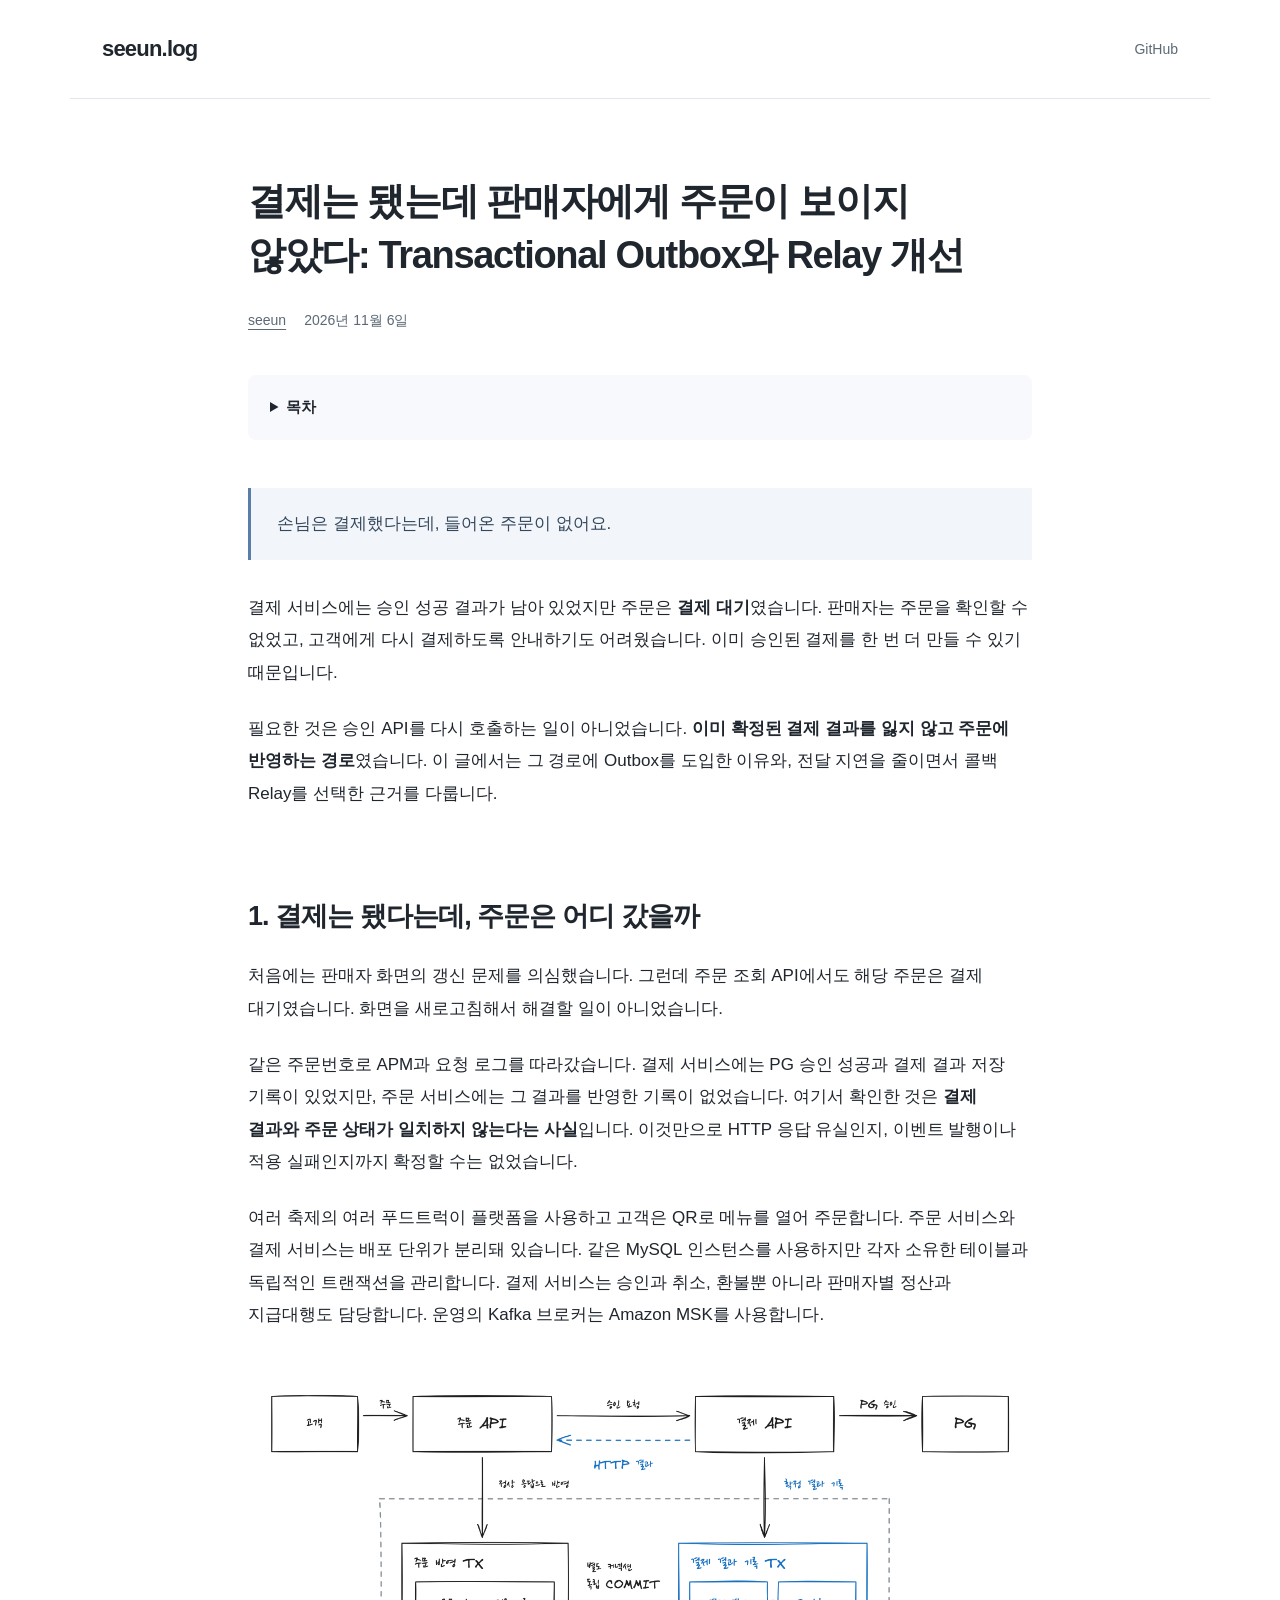
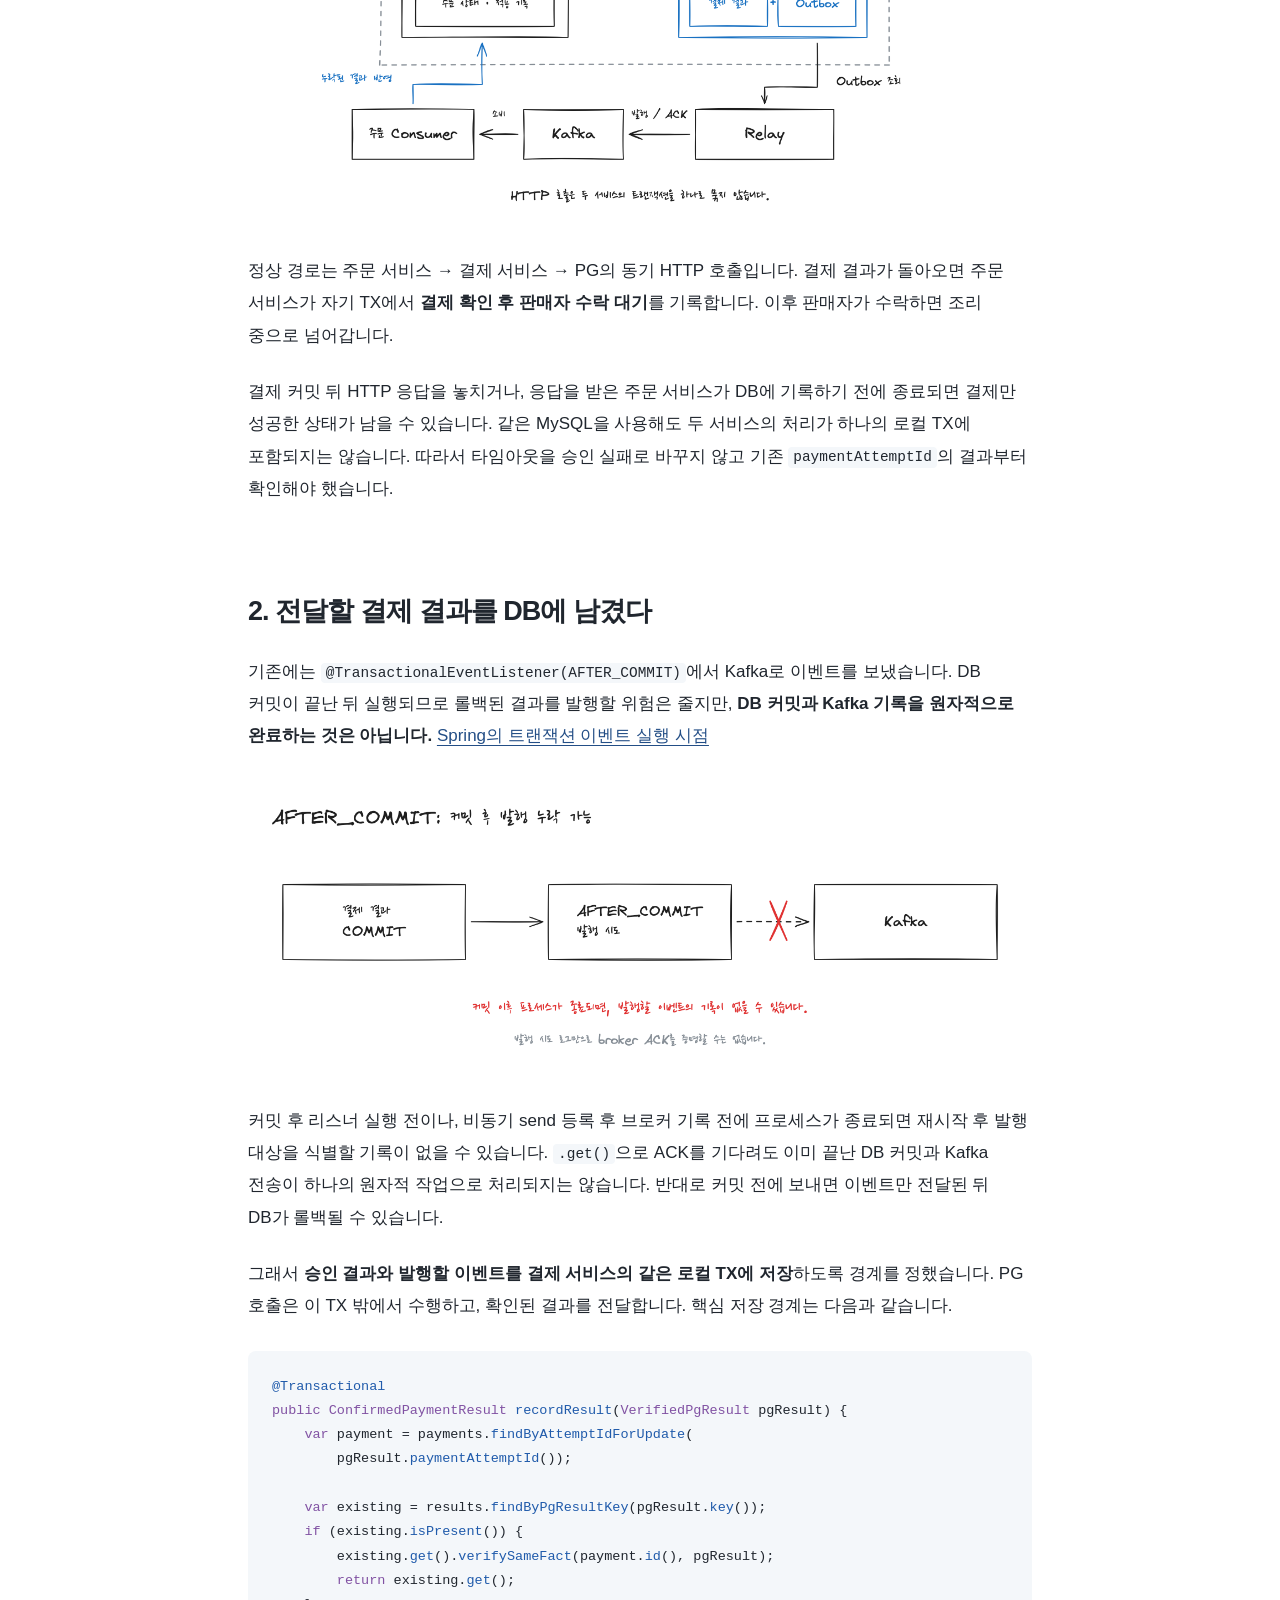
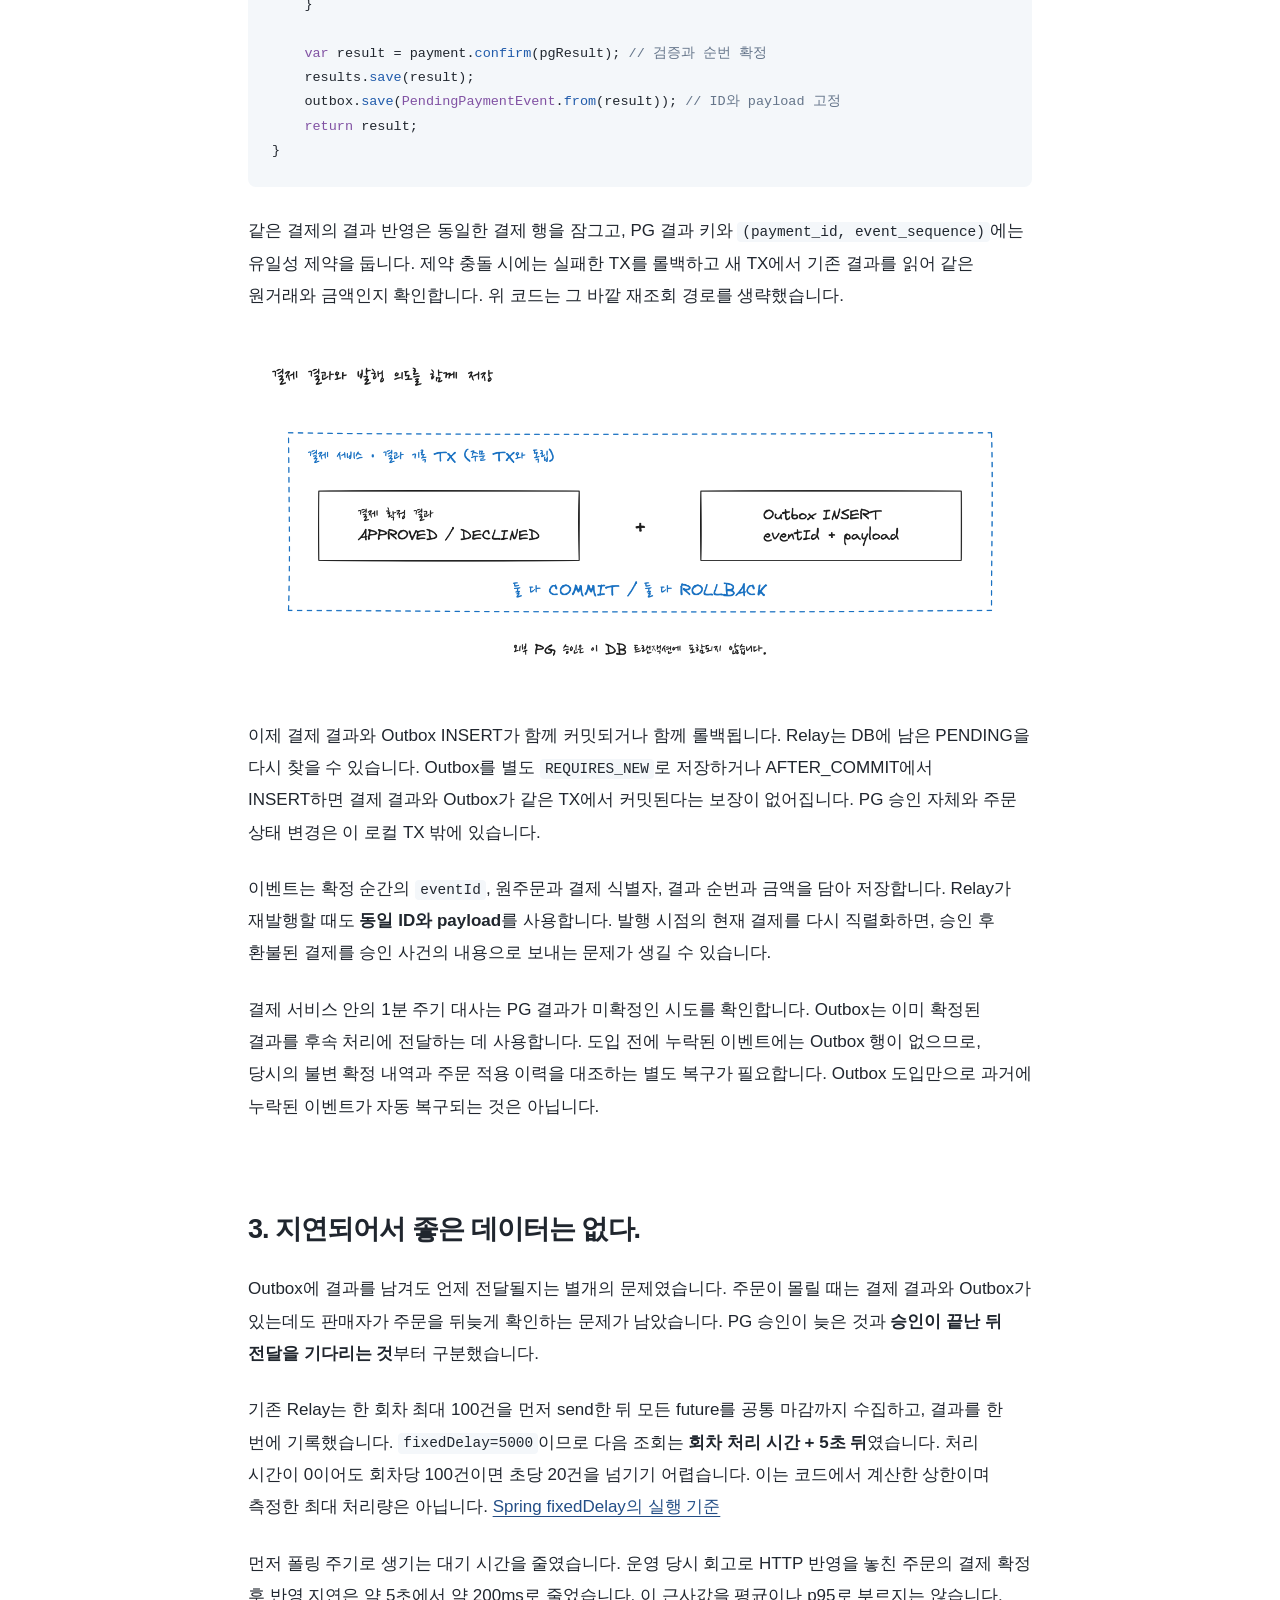
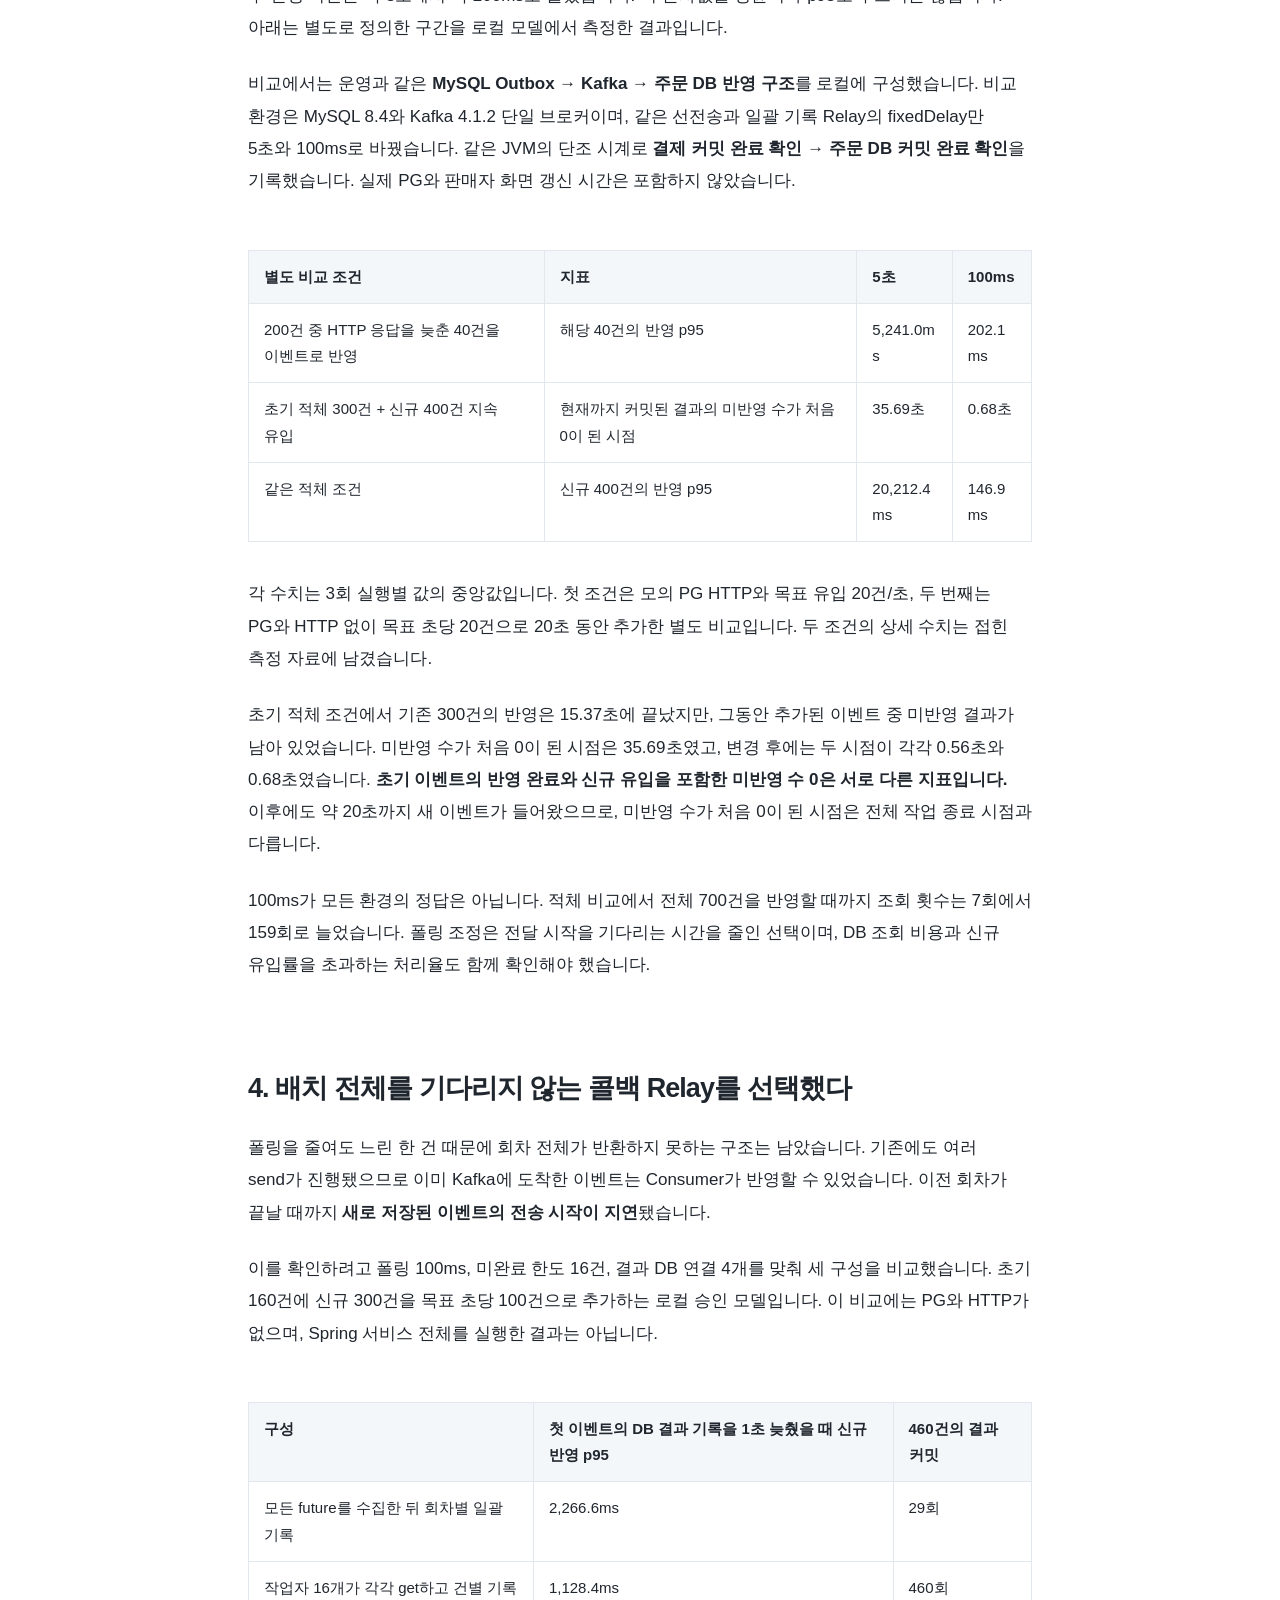
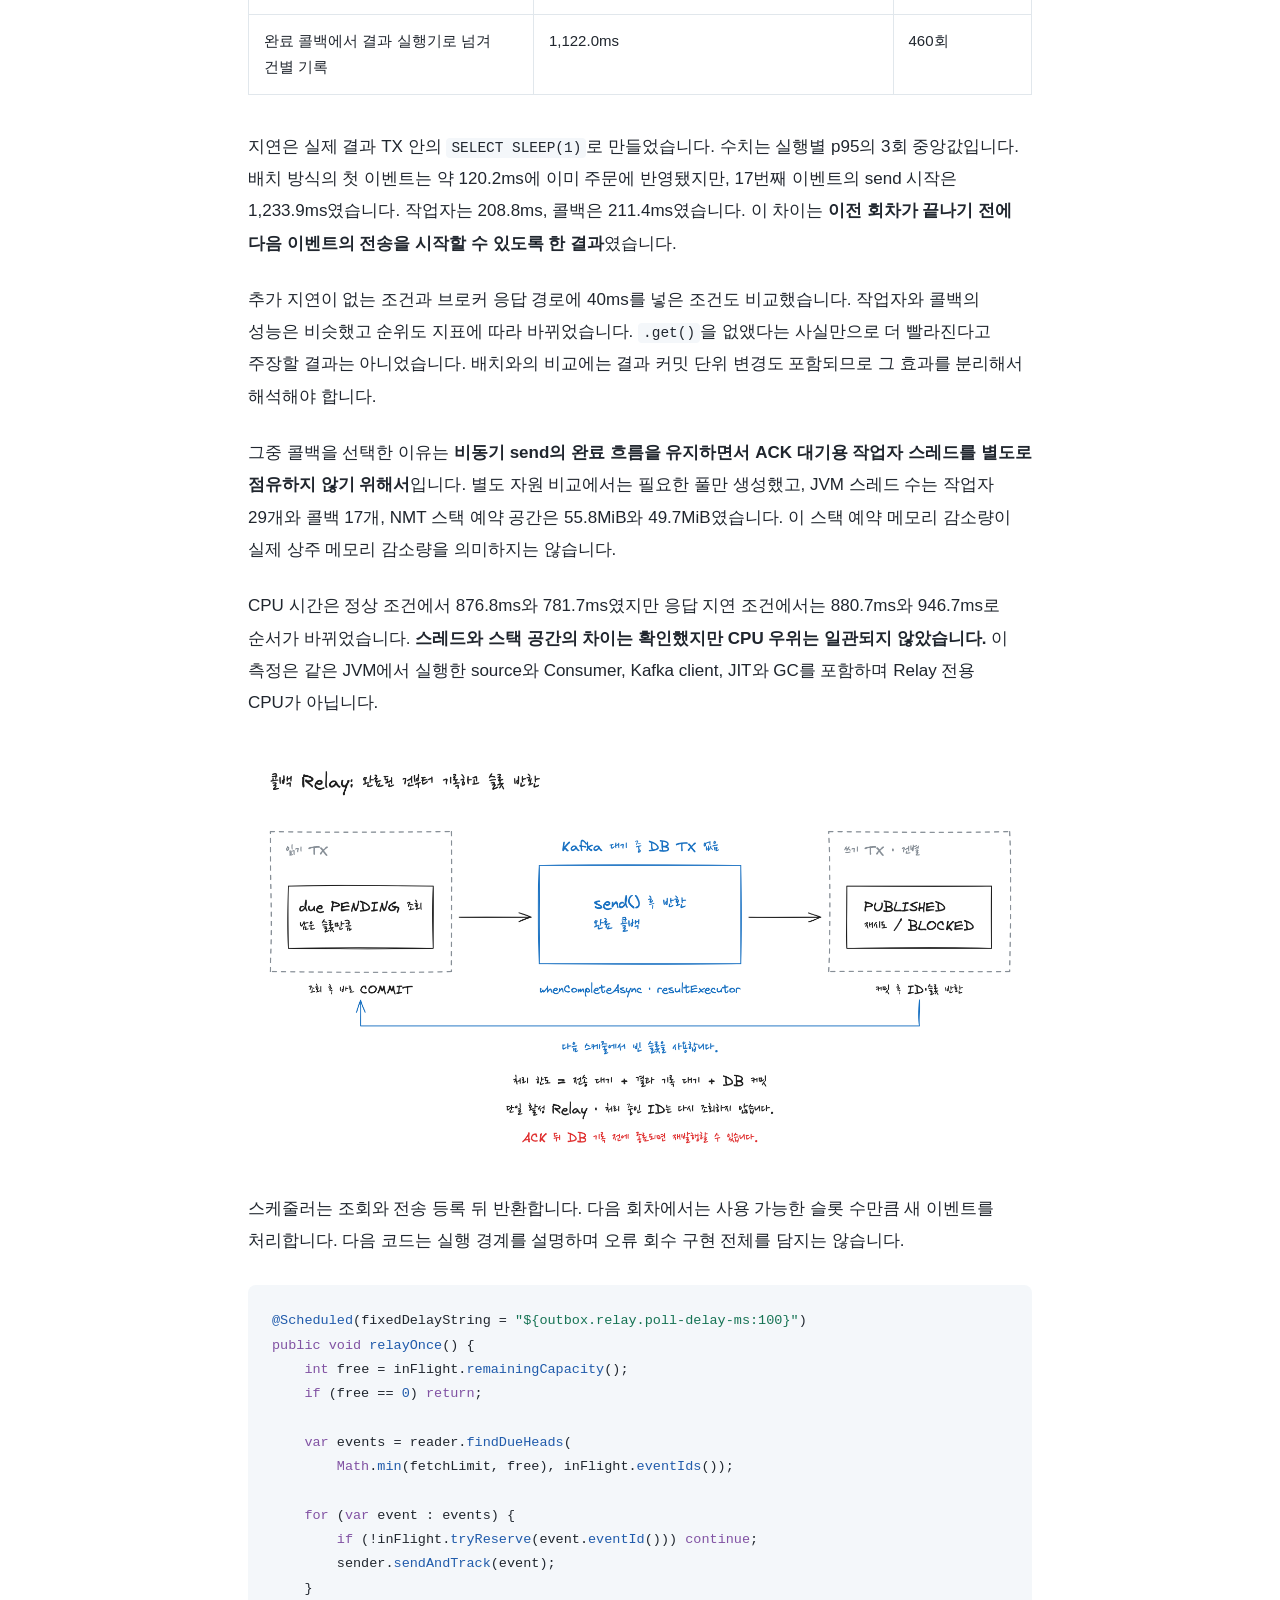
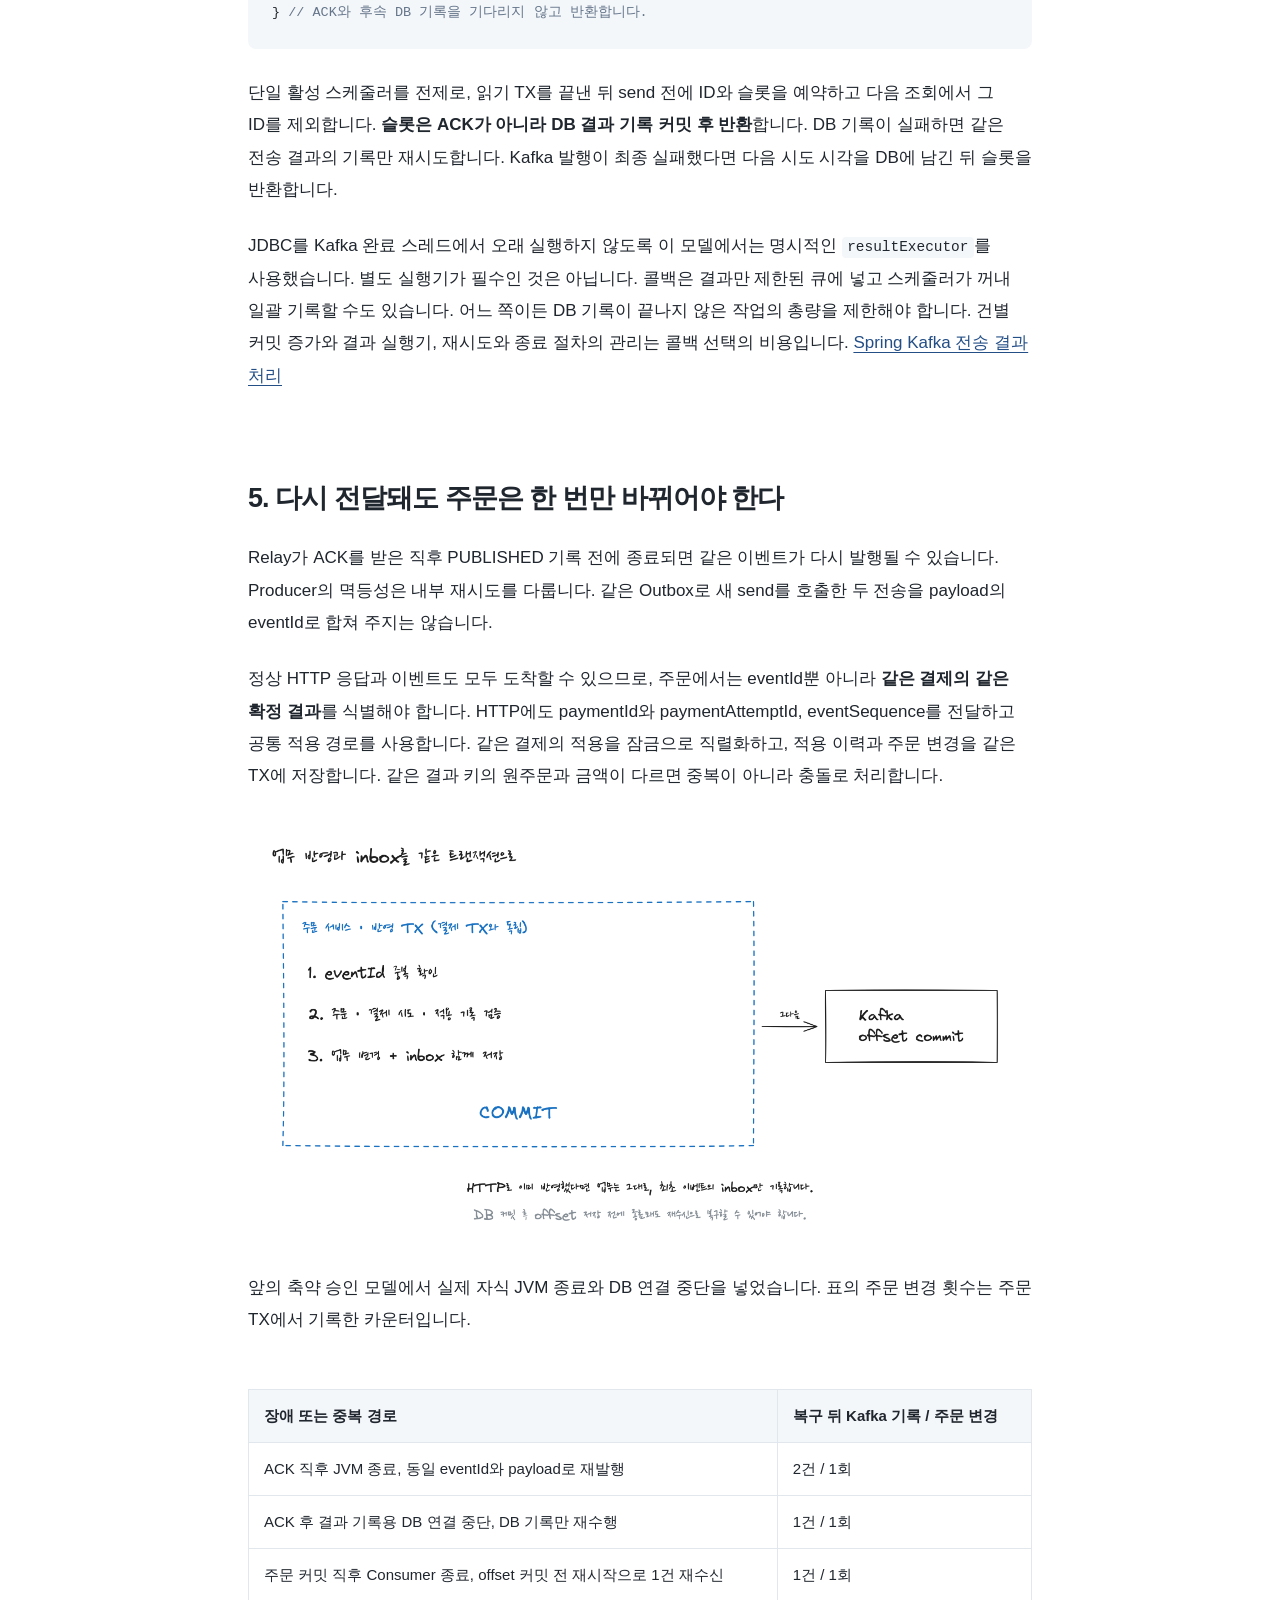
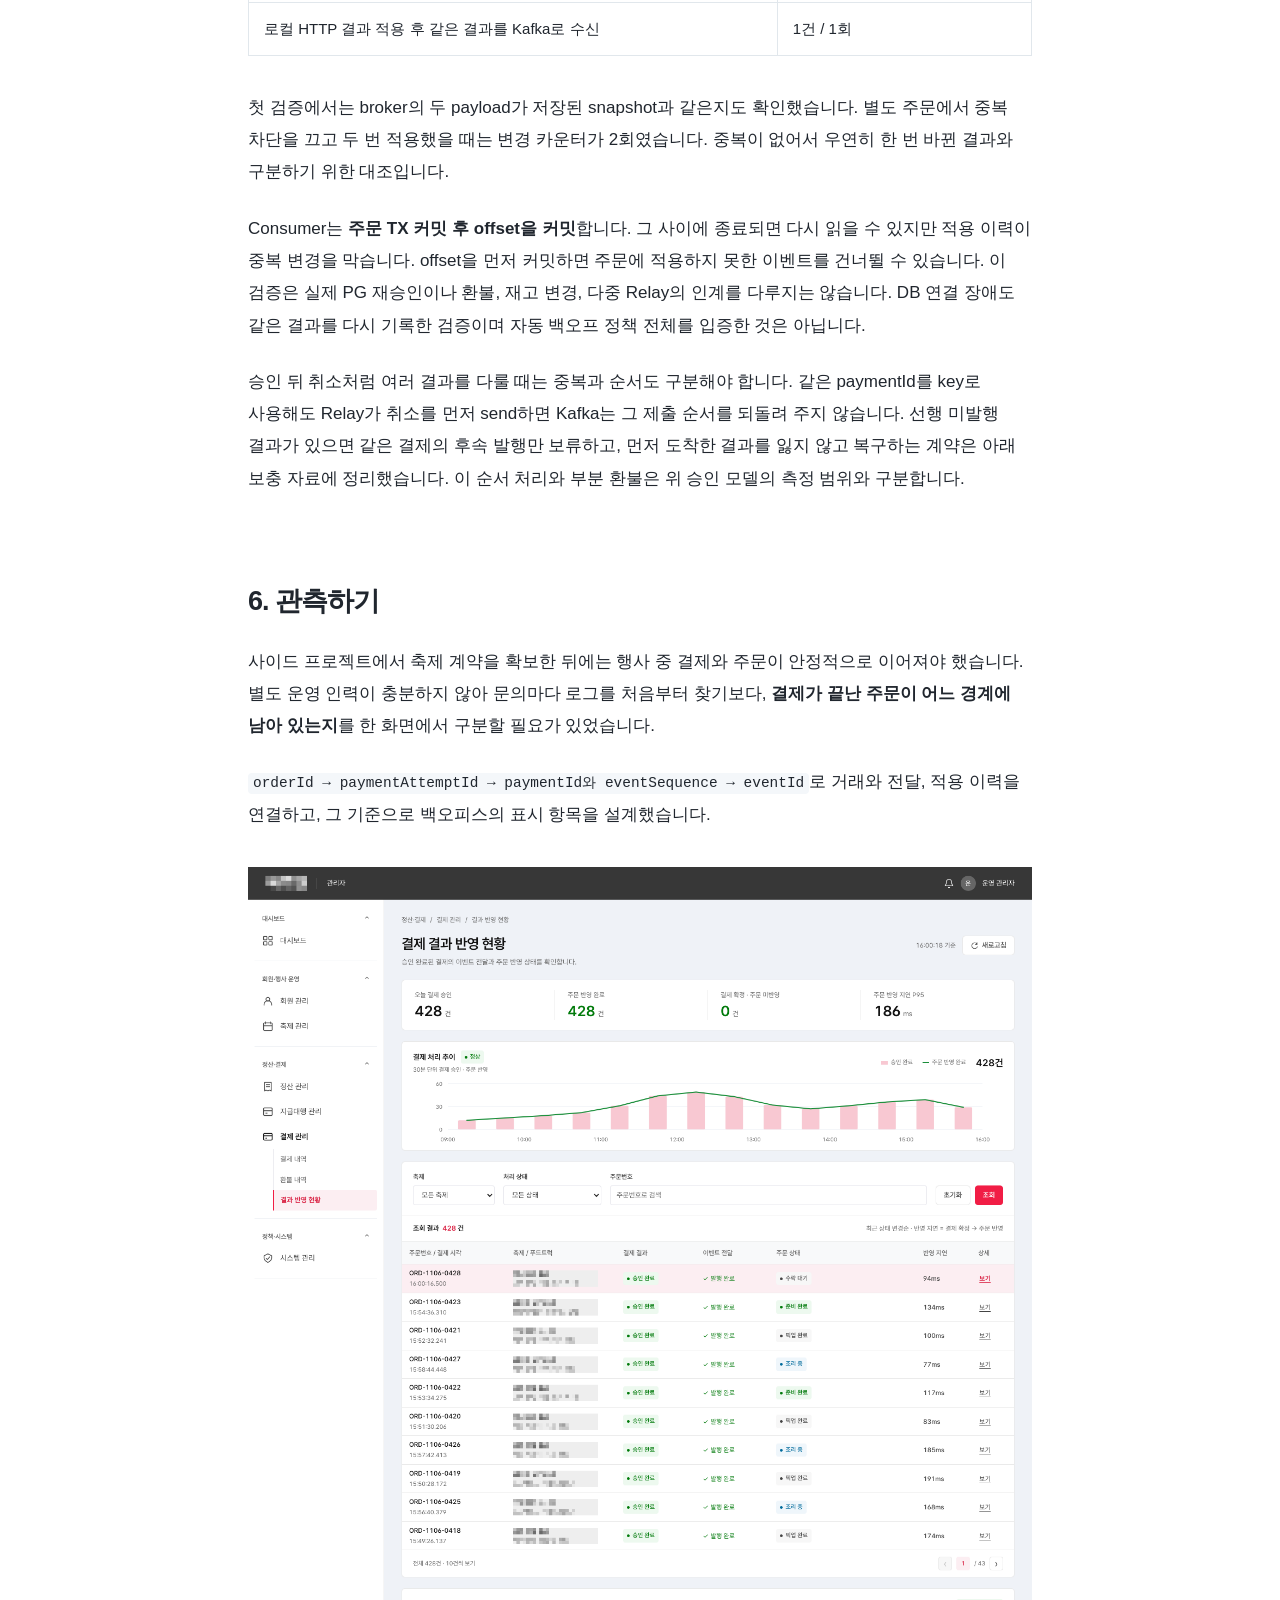
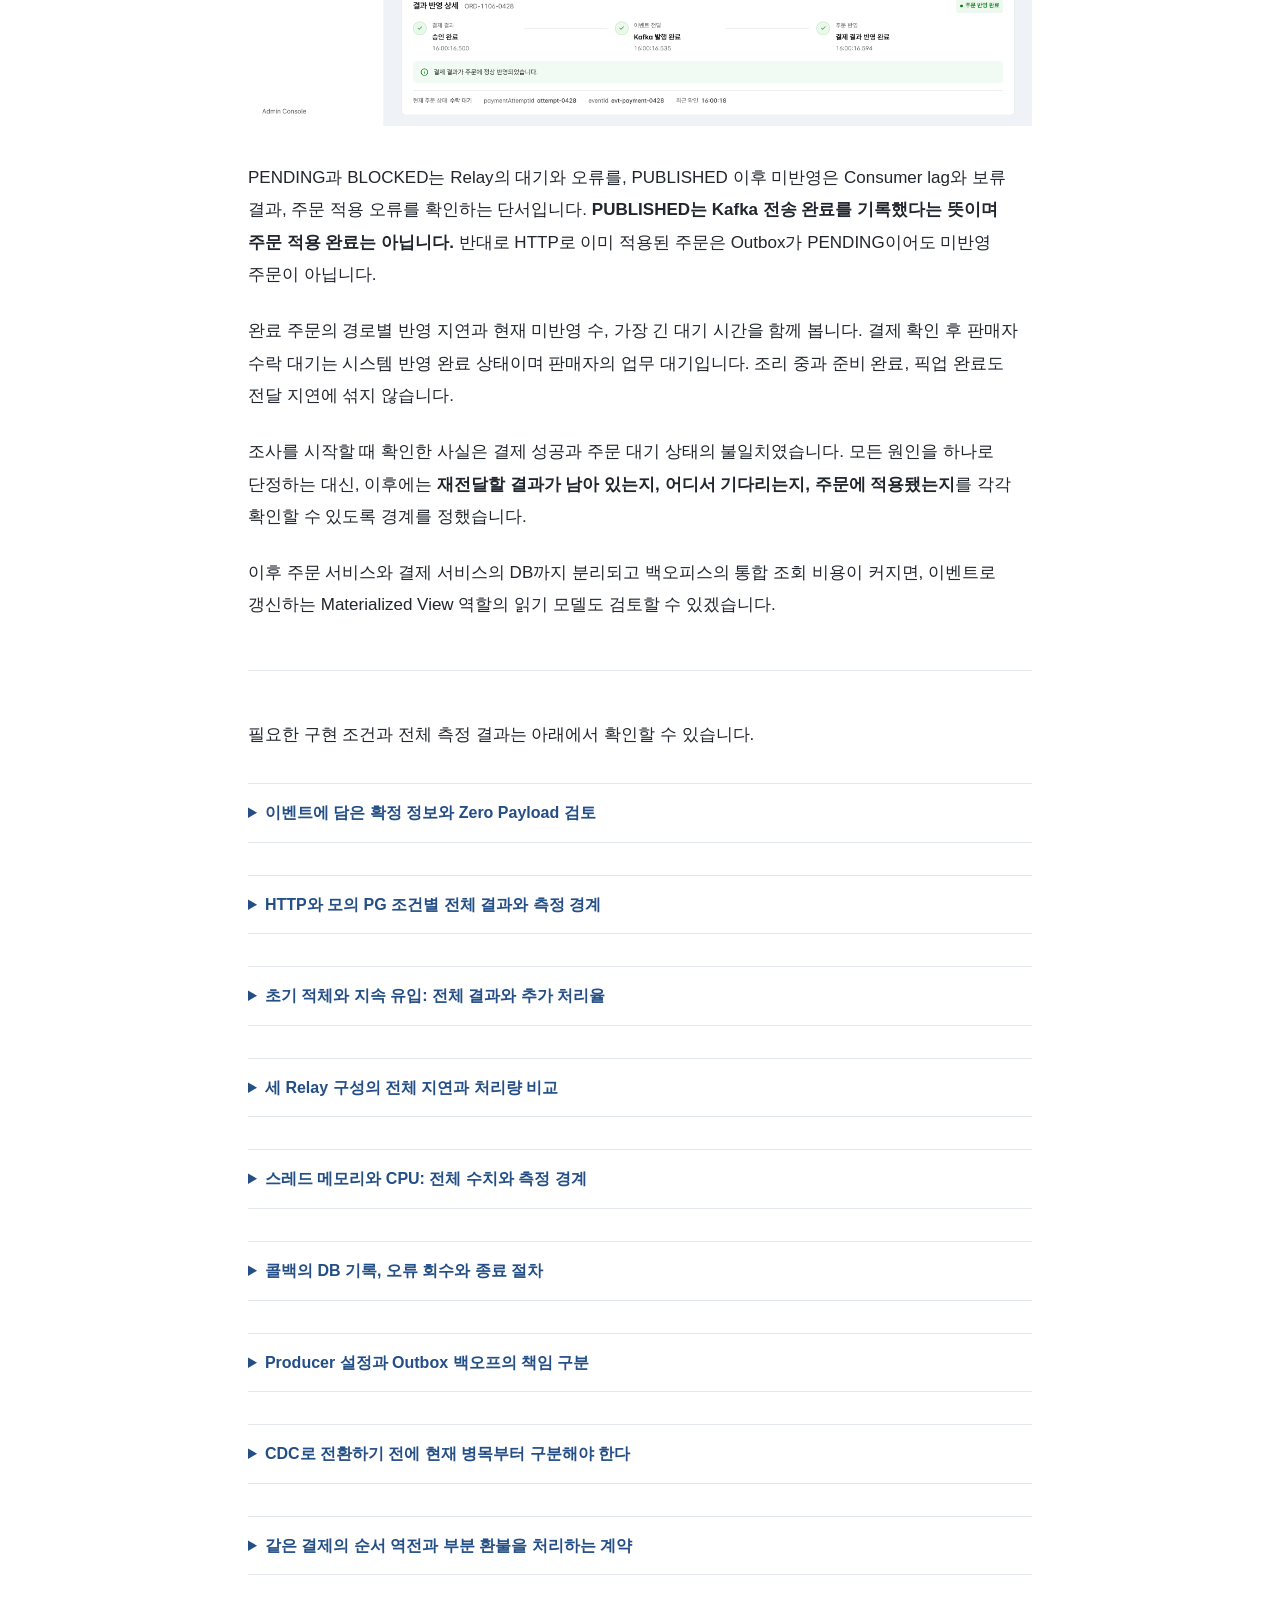
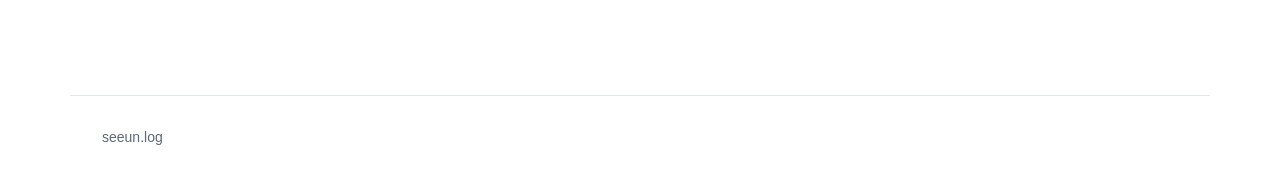
==== commit 03065939: "docs(blog): 비유 표현 정리와 MSK 운영 환경 명시" ====
--- a/posts/transactional-outbox-relay/index.html
+++ b/posts/transactional-outbox-relay/index.html
@@ -6,15 +6,15 @@
 <p>필요한 것은 승인 API를 다시 호출하는 일이 아니었습니다. <strong>이미 확정된 결제 결과를 잃지 않고 주문에 반영하는 경로</strong>였습니다. 이 글에서는 그 경로에 Outbox를 도입한 이유와, 전달 지연을 줄이면서 콜백 Relay를 선택한 근거를 다룹니다.</p>
 <h2 id="section-1">1. 결제는 됐다는데, 주문은 어디 갔을까</h2>
 <p>처음에는 판매자 화면의 갱신 문제를 의심했습니다. 그런데 주문 조회 API에서도 해당 주문은 결제 대기였습니다. 화면을 새로고침해서 해결할 일이 아니었습니다.</p>
-<p>같은 주문번호로 APM과 요청 로그를 따라갔습니다. 결제 서비스에는 PG 승인 성공과 결제 결과 저장 기록이 있었지만, 주문 서비스에는 그 결과를 반영한 기록이 없었습니다. 여기서 확인한 것은 <strong>결제 결과와 주문 상태가 갈라졌다는 사실</strong>입니다. 이것만으로 HTTP 응답 유실인지, 이벤트 발행이나 적용 실패인지까지 확정할 수는 없었습니다.</p>
-<p>여러 축제의 여러 푸드트럭이 플랫폼을 사용하고 고객은 QR로 메뉴를 열어 주문합니다. 주문 서비스와 결제 서비스는 배포 단위가 분리돼 있습니다. 같은 MySQL 인스턴스를 사용하지만 각자 소유한 테이블과 독립적인 트랜잭션을 관리합니다. 결제 서비스는 승인과 취소, 환불뿐 아니라 판매자별 정산과 지급대행도 담당합니다.</p>
+<p>같은 주문번호로 APM과 요청 로그를 따라갔습니다. 결제 서비스에는 PG 승인 성공과 결제 결과 저장 기록이 있었지만, 주문 서비스에는 그 결과를 반영한 기록이 없었습니다. 여기서 확인한 것은 <strong>결제 결과와 주문 상태가 일치하지 않는다는 사실</strong>입니다. 이것만으로 HTTP 응답 유실인지, 이벤트 발행이나 적용 실패인지까지 확정할 수는 없었습니다.</p>
+<p>여러 축제의 여러 푸드트럭이 플랫폼을 사용하고 고객은 QR로 메뉴를 열어 주문합니다. 주문 서비스와 결제 서비스는 배포 단위가 분리돼 있습니다. 같은 MySQL 인스턴스를 사용하지만 각자 소유한 테이블과 독립적인 트랜잭션을 관리합니다. 결제 서비스는 승인과 취소, 환불뿐 아니라 판매자별 정산과 지급대행도 담당합니다. 운영의 Kafka 브로커는 Amazon MSK를 사용합니다.</p>
 <p><a target="_blank" rel="noopener noreferrer" href="/assets/posts/transactional-outbox-relay/01-00-architecture-without-db-label-v2.png"><img src="/assets/posts/transactional-outbox-relay/01-00-architecture-without-db-label-v2.png" alt="주문과 결제 처리 흐름과 각 트랜잭션 경계" style="max-width: 100%;" loading="lazy" decoding="async" width="2832" height="1632"></a></p>
 <p>정상 경로는 주문 서비스 → 결제 서비스 → PG의 동기 HTTP 호출입니다. 결제 결과가 돌아오면 주문 서비스가 자기 TX에서 <strong>결제 확인 후 판매자 수락 대기</strong>를 기록합니다. 이후 판매자가 수락하면 조리 중으로 넘어갑니다.</p>
-<p>결제 커밋 뒤 HTTP 응답을 놓치거나, 응답을 받은 주문 서비스가 DB에 기록하기 전에 종료되면 결제만 성공한 상태가 남을 수 있습니다. 같은 MySQL을 사용해도 두 서비스의 HTTP 호출이 하나의 로컬 TX로 묶이지는 않습니다. 따라서 타임아웃을 승인 실패로 바꾸지 않고 기존 <code class="notranslate">paymentAttemptId</code>의 결과부터 확인해야 했습니다.</p>
+<p>결제 커밋 뒤 HTTP 응답을 놓치거나, 응답을 받은 주문 서비스가 DB에 기록하기 전에 종료되면 결제만 성공한 상태가 남을 수 있습니다. 같은 MySQL을 사용해도 두 서비스의 처리가 하나의 로컬 TX에 포함되지는 않습니다. 따라서 타임아웃을 승인 실패로 바꾸지 않고 기존 <code class="notranslate">paymentAttemptId</code>의 결과부터 확인해야 했습니다.</p>
 <h2 id="section-2">2. 전달할 결제 결과를 DB에 남겼다</h2>
-<p>기존에는 <code class="notranslate">@TransactionalEventListener(AFTER_COMMIT)</code>에서 Kafka로 이벤트를 보냈습니다. DB 커밋이 끝난 뒤 실행되므로 롤백된 결과를 발행할 위험은 줄지만, <strong>커밋과 Kafka 기록 사이의 빈틈</strong>은 남습니다. <a href="https://docs.spring.io/spring-framework/reference/data-access/transaction/event.html" rel="nofollow">Spring의 트랜잭션 이벤트 실행 시점</a></p>
+<p>기존에는 <code class="notranslate">@TransactionalEventListener(AFTER_COMMIT)</code>에서 Kafka로 이벤트를 보냈습니다. DB 커밋이 끝난 뒤 실행되므로 롤백된 결과를 발행할 위험은 줄지만, <strong>DB 커밋과 Kafka 기록을 원자적으로 완료하는 것은 아닙니다.</strong> <a href="https://docs.spring.io/spring-framework/reference/data-access/transaction/event.html" rel="nofollow">Spring의 트랜잭션 이벤트 실행 시점</a></p>
 <p><a target="_blank" rel="noopener noreferrer" href="/assets/posts/transactional-outbox-relay/02-03-after-commit-gap.png"><img src="/assets/posts/transactional-outbox-relay/02-03-after-commit-gap.png" alt="AFTER_COMMIT의 유실 구간" style="max-width: 100%;" loading="lazy" decoding="async" width="2832" height="1012"></a></p>
-<p>커밋 후 리스너 실행 전이나, 비동기 send 등록 후 브로커 기록 전에 프로세스가 종료되면 재시작한 서버는 무엇을 보내려 했는지 모릅니다. <code class="notranslate">.get()</code>으로 ACK를 기다려도 이미 끝난 DB 커밋과 Kafka 전송이 원자적으로 묶이지는 않습니다. 반대로 커밋 전에 보내면 이벤트만 전달된 뒤 DB가 롤백될 수 있습니다.</p>
+<p>커밋 후 리스너 실행 전이나, 비동기 send 등록 후 브로커 기록 전에 프로세스가 종료되면 재시작 후 발행 대상을 식별할 기록이 없을 수 있습니다. <code class="notranslate">.get()</code>으로 ACK를 기다려도 이미 끝난 DB 커밋과 Kafka 전송이 하나의 원자적 작업으로 처리되지는 않습니다. 반대로 커밋 전에 보내면 이벤트만 전달된 뒤 DB가 롤백될 수 있습니다.</p>
 <p>그래서 <strong>승인 결과와 발행할 이벤트를 결제 서비스의 같은 로컬 TX에 저장</strong>하도록 경계를 정했습니다. PG 호출은 이 TX 밖에서 수행하고, 확인된 결과를 전달합니다. 핵심 저장 경계는 다음과 같습니다.</p>
 <div class="highlight highlight-source-java"><pre class="notranslate"><span class="pl-c1">@</span><span class="pl-c1">Transactional</span>
 <span class="pl-k">public</span> <span class="pl-smi">ConfirmedPaymentResult</span> <span class="pl-en">recordResult</span>(<span class="pl-smi">VerifiedPgResult</span> <span class="pl-s1">pgResult</span>) {
@@ -34,14 +34,14 @@
 }</pre></div>
 <p>같은 결제의 결과 반영은 동일한 결제 행을 잠그고, PG 결과 키와 <code class="notranslate">(payment_id, event_sequence)</code>에는 유일성 제약을 둡니다. 제약 충돌 시에는 실패한 TX를 롤백하고 새 TX에서 기존 결과를 읽어 같은 원거래와 금액인지 확인합니다. 위 코드는 그 바깥 재조회 경로를 생략했습니다.</p>
 <p><a target="_blank" rel="noopener noreferrer" href="/assets/posts/transactional-outbox-relay/03-04-atomic-outbox.png"><img src="/assets/posts/transactional-outbox-relay/03-04-atomic-outbox.png" alt="결제 결과와 Outbox의 원자적 저장" style="max-width: 100%;" loading="lazy" decoding="async" width="2832" height="1212"></a></p>
-<p>이제 결제 결과와 Outbox INSERT가 함께 커밋되거나 함께 롤백됩니다. Relay는 DB에 남은 PENDING을 다시 찾을 수 있습니다. Outbox를 별도 <code class="notranslate">REQUIRES_NEW</code>로 저장하거나 AFTER_COMMIT에서 INSERT하면 이 저장 경계가 다시 깨집니다. PG 승인 자체와 주문 상태 변경은 이 로컬 TX 밖에 있습니다.</p>
+<p>이제 결제 결과와 Outbox INSERT가 함께 커밋되거나 함께 롤백됩니다. Relay는 DB에 남은 PENDING을 다시 찾을 수 있습니다. Outbox를 별도 <code class="notranslate">REQUIRES_NEW</code>로 저장하거나 AFTER_COMMIT에서 INSERT하면 결제 결과와 Outbox가 같은 TX에서 커밋된다는 보장이 없어집니다. PG 승인 자체와 주문 상태 변경은 이 로컬 TX 밖에 있습니다.</p>
 <p>이벤트는 확정 순간의 <code class="notranslate">eventId</code>, 원주문과 결제 식별자, 결과 순번과 금액을 담아 저장합니다. Relay가 재발행할 때도 <strong>동일 ID와 payload</strong>를 사용합니다. 발행 시점의 현재 결제를 다시 직렬화하면, 승인 후 환불된 결제를 승인 사건의 내용으로 보내는 문제가 생길 수 있습니다.</p>
-<p>결제 서비스 안의 1분 주기 대사는 PG 결과가 미확정인 시도를 확인합니다. Outbox는 이미 확정된 결과의 후속 전달을 맡습니다. 도입 전에 누락된 이벤트에는 Outbox 행이 없으므로, 당시의 불변 확정 내역과 주문 적용 이력을 대조하는 별도 복구가 필요합니다. Outbox 도입만으로 과거 누락까지 채워지는 것은 아닙니다.</p>
+<p>결제 서비스 안의 1분 주기 대사는 PG 결과가 미확정인 시도를 확인합니다. Outbox는 이미 확정된 결과를 후속 처리에 전달하는 데 사용합니다. 도입 전에 누락된 이벤트에는 Outbox 행이 없으므로, 당시의 불변 확정 내역과 주문 적용 이력을 대조하는 별도 복구가 필요합니다. Outbox 도입만으로 과거에 누락된 이벤트가 자동 복구되는 것은 아닙니다.</p>
 <h2 id="section-3">3. 지연되어서 좋은 데이터는 없다.</h2>
 <p>Outbox에 결과를 남겨도 언제 전달될지는 별개의 문제였습니다. 주문이 몰릴 때는 결제 결과와 Outbox가 있는데도 판매자가 주문을 뒤늦게 확인하는 문제가 남았습니다. PG 승인이 늦은 것과 <strong>승인이 끝난 뒤 전달을 기다리는 것</strong>부터 구분했습니다.</p>
 <p>기존 Relay는 한 회차 최대 100건을 먼저 send한 뒤 모든 future를 공통 마감까지 수집하고, 결과를 한 번에 기록했습니다. <code class="notranslate">fixedDelay=5000</code>이므로 다음 조회는 <strong>회차 처리 시간 + 5초 뒤</strong>였습니다. 처리 시간이 0이어도 회차당 100건이면 초당 20건을 넘기기 어렵습니다. 이는 코드에서 계산한 상한이며 측정한 최대 처리량은 아닙니다. <a href="https://docs.spring.io/spring-framework/reference/integration/scheduling.html" rel="nofollow">Spring fixedDelay의 실행 기준</a></p>
-<p>먼저 폴링 사이의 빈 대기를 줄였습니다. 운영 당시 회고로 HTTP 반영을 놓친 주문의 결제 확정 후 반영 지연은 약 5초에서 약 200ms로 줄었습니다. 이 근사값을 평균이나 p95로 부르지는 않습니다. 아래는 별도로 정의한 구간을 로컬 모델에서 측정한 결과입니다.</p>
-<p>MySQL 8.4와 Kafka 4.1.2 단일 브로커에서, 같은 선전송과 일괄 기록 Relay의 fixedDelay만 5초와 100ms로 바꿨습니다. 같은 JVM의 단조 시계로 <strong>결제 커밋 완료 확인 → 주문 DB 커밋 완료 확인</strong>을 기록했습니다. 실제 PG와 판매자 화면 갱신 시간은 포함하지 않았습니다.</p>
+<p>먼저 폴링 주기로 생기는 대기 시간을 줄였습니다. 운영 당시 회고로 HTTP 반영을 놓친 주문의 결제 확정 후 반영 지연은 약 5초에서 약 200ms로 줄었습니다. 이 근사값을 평균이나 p95로 부르지는 않습니다. 아래는 별도로 정의한 구간을 로컬 모델에서 측정한 결과입니다.</p>
+<p>비교에서는 운영과 같은 <strong>MySQL Outbox → Kafka → 주문 DB 반영 구조</strong>를 로컬에 구성했습니다. 비교 환경은 MySQL 8.4와 Kafka 4.1.2 단일 브로커이며, 같은 선전송과 일괄 기록 Relay의 fixedDelay만 5초와 100ms로 바꿨습니다. 같은 JVM의 단조 시계로 <strong>결제 커밋 완료 확인 → 주문 DB 커밋 완료 확인</strong>을 기록했습니다. 실제 PG와 판매자 화면 갱신 시간은 포함하지 않았습니다.</p>
 <markdown-accessiblity-table><table role="table">
 <thead>
 <tr>
@@ -60,7 +60,7 @@
 </tr>
 <tr>
 <td>초기 적체 300건 + 신규 400건 지속 유입</td>
-<td>커밋된 결과를 처음 모두 따라잡은 시점</td>
+<td>현재까지 커밋된 결과의 미반영 수가 처음 0이 된 시점</td>
 <td align="right">35.69초</td>
 <td align="right">0.68초</td>
 </tr>
@@ -73,10 +73,10 @@
 </tbody>
 </table></markdown-accessiblity-table>
 <p>각 수치는 3회 실행별 값의 중앙값입니다. 첫 조건은 모의 PG HTTP와 목표 유입 20건/초, 두 번째는 PG와 HTTP 없이 목표 초당 20건으로 20초 동안 추가한 별도 비교입니다. 두 조건의 상세 수치는 접힌 측정 자료에 남겼습니다.</p>
-<p>초기 적체 조건에서 기존 300건 자체는 15.37초 만에 끝났지만 그동안 추가된 이벤트가 남아, 유입까지 따라잡은 시점은 35.69초였습니다. 변경 후에는 각각 0.56초와 0.68초였습니다. <strong>기존 적체를 비운 것과 새 유입을 따라잡은 것은 달랐습니다.</strong> 이후에도 약 20초까지 새 이벤트가 들어왔으므로 처음 따라잡은 시점이 전체 작업의 종료는 아닙니다.</p>
-<p>100ms가 모든 환경의 정답은 아닙니다. 적체 비교에서 전체 700건을 반영할 때까지 조회 횟수는 7회에서 159회로 늘었습니다. 폴링 조정은 전달 시작을 기다리는 시간을 줄인 선택이며, DB 조회 비용과 실제 유입을 감당할 처리 여유도 함께 봐야 했습니다.</p>
+<p>초기 적체 조건에서 기존 300건의 반영은 15.37초에 끝났지만, 그동안 추가된 이벤트 중 미반영 결과가 남아 있었습니다. 미반영 수가 처음 0이 된 시점은 35.69초였고, 변경 후에는 두 시점이 각각 0.56초와 0.68초였습니다. <strong>초기 이벤트의 반영 완료와 신규 유입을 포함한 미반영 수 0은 서로 다른 지표입니다.</strong> 이후에도 약 20초까지 새 이벤트가 들어왔으므로, 미반영 수가 처음 0이 된 시점은 전체 작업 종료 시점과 다릅니다.</p>
+<p>100ms가 모든 환경의 정답은 아닙니다. 적체 비교에서 전체 700건을 반영할 때까지 조회 횟수는 7회에서 159회로 늘었습니다. 폴링 조정은 전달 시작을 기다리는 시간을 줄인 선택이며, DB 조회 비용과 신규 유입률을 초과하는 처리율도 함께 확인해야 했습니다.</p>
 <h2 id="section-4">4. 배치 전체를 기다리지 않는 콜백 Relay를 선택했다</h2>
-<p>폴링을 줄여도 느린 한 건 때문에 회차 전체가 반환하지 못하는 구조는 남았습니다. 기존에도 여러 send가 진행됐으므로 이미 Kafka에 도착한 이벤트는 Consumer가 반영할 수 있었습니다. 막힌 것은 <strong>뒤에 새로 쌓인 이벤트의 전송 시작</strong>이었습니다.</p>
+<p>폴링을 줄여도 느린 한 건 때문에 회차 전체가 반환하지 못하는 구조는 남았습니다. 기존에도 여러 send가 진행됐으므로 이미 Kafka에 도착한 이벤트는 Consumer가 반영할 수 있었습니다. 이전 회차가 끝날 때까지 <strong>새로 저장된 이벤트의 전송 시작이 지연</strong>됐습니다.</p>
 <p>이를 확인하려고 폴링 100ms, 미완료 한도 16건, 결과 DB 연결 4개를 맞춰 세 구성을 비교했습니다. 초기 160건에 신규 300건을 목표 초당 100건으로 추가하는 로컬 승인 모델입니다. 이 비교에는 PG와 HTTP가 없으며, Spring 서비스 전체를 실행한 결과는 아닙니다.</p>
 <markdown-accessiblity-table><table role="table">
 <thead>
@@ -104,12 +104,12 @@
 </tr>
 </tbody>
 </table></markdown-accessiblity-table>
-<p>지연은 실제 결과 TX 안의 <code class="notranslate">SELECT SLEEP(1)</code>로 만들었습니다. 수치는 실행별 p95의 3회 중앙값입니다. 배치 방식의 첫 이벤트는 약 120.2ms에 이미 주문에 반영됐지만, 17번째 이벤트의 send 시작은 1,233.9ms였습니다. 작업자는 208.8ms, 콜백은 211.4ms였습니다. <strong>콜백이 도착한 주문의 처리를 앞당긴 것이 아니라, 다음 발행이 이전 배치에 묶이지 않도록 한 효과</strong>였습니다.</p>
+<p>지연은 실제 결과 TX 안의 <code class="notranslate">SELECT SLEEP(1)</code>로 만들었습니다. 수치는 실행별 p95의 3회 중앙값입니다. 배치 방식의 첫 이벤트는 약 120.2ms에 이미 주문에 반영됐지만, 17번째 이벤트의 send 시작은 1,233.9ms였습니다. 작업자는 208.8ms, 콜백은 211.4ms였습니다. 이 차이는 <strong>이전 회차가 끝나기 전에 다음 이벤트의 전송을 시작할 수 있도록 한 결과</strong>였습니다.</p>
 <p>추가 지연이 없는 조건과 브로커 응답 경로에 40ms를 넣은 조건도 비교했습니다. 작업자와 콜백의 성능은 비슷했고 순위도 지표에 따라 바뀌었습니다. <code class="notranslate">.get()</code>을 없앴다는 사실만으로 더 빨라진다고 주장할 결과는 아니었습니다. 배치와의 비교에는 결과 커밋 단위 변경도 포함되므로 그 효과를 분리해서 해석해야 합니다.</p>
-<p>그중 콜백을 선택한 이유는 <strong>비동기 send의 완료 흐름을 유지하면서 ACK 대기용 작업자 스레드를 별도로 점유하지 않기 위해서</strong>입니다. 별도 자원 비교에서는 필요한 풀만 생성했고, JVM 스레드 수는 작업자 29개와 콜백 17개, NMT 스택 예약 공간은 55.8MiB와 49.7MiB였습니다. 이 스택 수치를 물리 메모리 절감량으로 읽지는 않습니다.</p>
+<p>그중 콜백을 선택한 이유는 <strong>비동기 send의 완료 흐름을 유지하면서 ACK 대기용 작업자 스레드를 별도로 점유하지 않기 위해서</strong>입니다. 별도 자원 비교에서는 필요한 풀만 생성했고, JVM 스레드 수는 작업자 29개와 콜백 17개, NMT 스택 예약 공간은 55.8MiB와 49.7MiB였습니다. 이 스택 예약 메모리 감소량이 실제 상주 메모리 감소량을 의미하지는 않습니다.</p>
 <p>CPU 시간은 정상 조건에서 876.8ms와 781.7ms였지만 응답 지연 조건에서는 880.7ms와 946.7ms로 순서가 바뀌었습니다. <strong>스레드와 스택 공간의 차이는 확인했지만 CPU 우위는 일관되지 않았습니다.</strong> 이 측정은 같은 JVM에서 실행한 source와 Consumer, Kafka client, JIT와 GC를 포함하며 Relay 전용 CPU가 아닙니다.</p>
 <p><a target="_blank" rel="noopener noreferrer" href="/assets/posts/transactional-outbox-relay/04-05-relay-flow.png"><img src="/assets/posts/transactional-outbox-relay/04-05-relay-flow.png" alt="처리 슬롯 안에서 조회와 전송하고 완료 콜백으로 결과 기록" style="max-width: 100%;" loading="lazy" decoding="async" width="3032" height="1552"></a></p>
-<p>스케줄러는 조회와 전송 등록 뒤 반환합니다. 다음 회차는 빈 슬롯만큼 새 이벤트를 맡습니다. 다음 코드는 실행 경계를 설명하며 오류 회수 구현 전체를 담지는 않습니다.</p>
+<p>스케줄러는 조회와 전송 등록 뒤 반환합니다. 다음 회차에서는 사용 가능한 슬롯 수만큼 새 이벤트를 처리합니다. 다음 코드는 실행 경계를 설명하며 오류 회수 구현 전체를 담지는 않습니다.</p>
 <div class="highlight highlight-source-java"><pre class="notranslate"><span class="pl-c1">@</span><span class="pl-c1">Scheduled</span>(<span class="pl-s1">fixedDelayString</span> = <span class="pl-s">"${outbox.relay.poll-delay-ms:100}"</span>)
 <span class="pl-k">public</span> <span class="pl-smi">void</span> <span class="pl-en">relayOnce</span>() {
     <span class="pl-smi">int</span> <span class="pl-s1">free</span> = <span class="pl-s1">inFlight</span>.<span class="pl-en">remainingCapacity</span>();
@@ -190,7 +190,7 @@
 </details>
 <details>
 <summary>HTTP와 모의 PG 조건별 전체 결과와 측정 경계</summary>
-<h3>전체 주문의 p95만 보면 복구 경로가 가려진다</h3>
+<h3>전체 주문의 p95만으로 이벤트 반영 지연을 평가할 수 없다</h3>
 <p>운영 당시 회고와 별도로 <strong>로컬 MySQL 8.4, Kafka 4.1.2 단일 브로커, 모의 PG HTTP</strong>에서 같은 구간을 비교했습니다. 실제 PG나 운영 환경의 측정값은 아닙니다. 같은 선전송과 일괄 기록 Relay에서 폴링만 바꿨습니다.</p>
 <p>목표 유입 20건/초로 200건씩 실행하고, 매 5번째 요청은 결제 커밋 뒤 HTTP 응답을 늦춰 이벤트로 반영되도록 했습니다. 실행당 40건이 이 경로에 의존했습니다. 다음은 <strong>3회 실행별 p95의 중앙값</strong>입니다.</p>
 <markdown-accessiblity-table><table role="table">
@@ -258,13 +258,13 @@
 <p>폴링을 줄여도 PG 지연 조건의 요청부터 반영까지 p95는 약 4.25초 남았습니다. <strong>Relay는 확정 이후의 전달 대기를 줄이며 PG 대기를 없애지는 않습니다.</strong> 정상 HTTP 경로의 작은 차이도 폴링 변경만의 효과로 단정하지 않습니다.</p>
 <p>PG 지연 조건에서 20ms마다 확인한 최대 미반영 수의 실행별 중앙값은 56건 → 5건, 가장 오래 기다린 미반영 주문의 대기 시간은 5,183.6ms → 269.6ms였습니다. 샘플링 사이의 최대치는 놓칠 수 있습니다.</p>
 <p>HTTP 비교의 총 18회 3,600건은 Kafka 기록과 결제 결과, Outbox와 주문 DB를 대조했고 최종 미반영은 모두 0건이었습니다. 종료 시점의 0건이 실행 중에도 항상 0건이었다는 뜻은 아닙니다.</p>
-<p>적체 비교는 같은 MySQL와 Kafka에서 PG와 HTTP를 제외한 별도 전달 모델입니다. 초기 적체 해소 시간은 초기 300건 중 마지막 주문 커밋에서, 신규 지연은 각 신규 결과 커밋에서 계산했습니다. 따라잡은 시점은 커밋과 적용 시각을 정렬해, 그 시각까지 커밋된 미반영 결과가 처음 0건이 된 때입니다. 슬롯 대기나 화면 갱신 시간의 추정값이 아닙니다.</p>
+<p>적체 비교는 같은 MySQL와 Kafka에서 PG와 HTTP를 제외한 별도 전달 모델입니다. 초기 적체 해소 시간은 초기 300건 중 마지막 주문 커밋에서, 신규 지연은 각 신규 결과 커밋에서 계산했습니다. 미반영 수가 처음 0이 된 시점은 각 결과의 커밋 시각과 주문 적용 시각을 정렬해 계산했습니다. 슬롯 대기나 화면 갱신 시간의 추정값이 아닙니다.</p>
 <p>신규 커밋의 실제 첫 시각과 마지막 시각으로 계산한 유입률은 6회 모두 19.991–19.994건/초 범위였습니다. 총 4,200건의 고유 ID와 Kafka 기록, 승인 결과, PUBLISHED, 주문 적용 1회와 inbox를 대조했고 최종 미반영은 모두 0건이었습니다. 반복별 신규 p95는 기존 20,205.1–20,230.1ms, 변경 후 142.4–148.2ms였습니다.</p>
 <p>이 결과는 <strong>폴링 간격 변경의 전달 대기와 제한된 적체 해소 비교</strong>입니다. Relay 구성 비교는 폴링을 100ms로 고정한 별도 모델입니다. 실제 서비스의 부분 환불이나 다중 Relay, 장기 운영 누락률을 검증한 결과는 아닙니다.</p>
 </details>
 <details>
-<summary>초기 적체와 지속 유입: 전체 결과와 처리 여유</summary>
-<h3>기존 적체를 비우는 것과 유입을 따라잡는 것은 다르다</h3>
+<summary>초기 적체와 지속 유입: 전체 결과와 추가 처리율</summary>
+<h3>초기 이벤트의 반영 완료와 미반영 수 0은 다르다</h3>
 <p>하지만 빈 상태에서 200건을 처리한 결과만으로 장애 후 복구를 판단할 수는 없습니다. 이번에는 <strong>결과와 Outbox가 이미 커밋된 300건</strong>을 준비하고, Relay를 시작한 뒤에도 목표 초당 20건으로 20초 동안 400건을 추가했습니다. HTTP로 먼저 반영하는 경로 없이 모두 이벤트를 통해 주문 DB에 적용했습니다.</p>
 <p>회차당 100건을 먼저 전송하고 결과를 일괄 기록하는 모델은 그대로 두고, 5초와 100ms를 번갈아 3회씩 실행했습니다. 아래 역시 실행별 값의 중앙값이며, 시간의 시작점은 초기 300건을 커밋한 뒤 Relay를 시작한 시점입니다.</p>
 <markdown-accessiblity-table><table role="table">
@@ -282,7 +282,7 @@
 <td align="right">0.56초</td>
 </tr>
 <tr>
-<td>그때까지 커밋된 모든 결과를 처음 따라잡음</td>
+<td>그 시점까지 커밋된 결과의 미반영 수가 처음 0이 됨</td>
 <td align="right">35.69초</td>
 <td align="right">0.68초</td>
 </tr>
@@ -303,10 +303,10 @@
 </tr>
 </tbody>
 </table></markdown-accessiblity-table>
-<p>5초 폴링은 초기 300건을 처리한 뒤에도 새 이벤트가 계속 쌓여 있었습니다. 반면 100ms 폴링은 유입이 계속되는 동안 한 번 따라잡았습니다. <strong>처음 따라잡은 시점이 전체 작업의 종료는 아닙니다.</strong> 이후에도 새 이벤트는 약 20초까지 들어왔습니다. 마지막 유입 후 전체 반영까지는 각각 15.73초와 0.08초가 더 걸렸습니다.</p>
-<p>개선 후에도 전체 신규 이벤트 p95보다 시작 직후 20건의 p95가 컸습니다. 이 주문들은 초기 적체 뒤에서 기다렸기 때문입니다. 평상시와 복구 직후를 한 지표로 합치면 가장 불편했던 구간이 가려질 수 있습니다.</p>
+<p>5초 폴링은 초기 300건을 처리한 뒤에도 새로 유입된 미반영 이벤트가 남아 있었습니다. 100ms 폴링은 신규 이벤트가 계속 유입되는 동안 미반영 수가 0이 된 시점이 있었습니다. <strong>미반영 수가 처음 0이 된 시점은 전체 작업 종료 시점과 다릅니다.</strong> 이후에도 약 20초까지 새 이벤트가 들어왔고, 마지막 유입 후 전체 반영까지는 각각 15.73초와 0.08초가 더 걸렸습니다.</p>
+<p>개선 후에도 전체 신규 이벤트 p95보다 시작 직후 20건의 p95가 컸습니다. 이 주문들은 초기 적체 뒤에서 기다렸기 때문입니다. 평상시와 복구 직후의 결과를 합쳐 계산하면 초기 유입 이벤트의 긴 지연을 확인하기 어렵습니다.</p>
 <p>폴링을 줄인 비용도 있습니다. 100ms는 다음 조회 전의 최소 대기이지 초당 10회 실행 보장이 아닙니다. 조회와 전송, 결과 기록 시간이 더해지며, 이 실행에서도 조회 횟수는 증가했습니다. <strong>DB CPU와 잠금 경합, 장기 최대 처리량까지 측정한 결과는 아닙니다.</strong></p>
-<p>Relay의 용량을 계산할 때는 발행 완료 기준의 지속 처리율을 <code class="notranslate">μ</code>(건/초), Outbox 신규 유입률을 <code class="notranslate">λ</code>(건/초), 그 시점의 미발행 적체를 <code class="notranslate">B</code>(건)로 맞춥니다. 일정한 속도와 <code class="notranslate">μ &gt; λ</code>를 가정한 해소 시간은 <code class="notranslate">B / (μ − λ)</code>로 근사할 수 있습니다. <code class="notranslate">μ ≤ λ</code>이면 유입이 계속되는 동안 따라잡지 못합니다. 기존 설정은 처리 시간이 0이어도 상한이 초당 20건이어서, 목표 유입 20건/초에서는 적체를 줄일 여유가 없었습니다. 이때는 배치를 한 번 비웠다는 사실보다 <strong>새 유입을 처리하고도 남는 처리율</strong>이 중요했습니다.</p>
+<p>Relay의 용량을 계산할 때는 발행 완료 기준의 지속 처리율을 <code class="notranslate">μ</code>(건/초), Outbox 신규 유입률을 <code class="notranslate">λ</code>(건/초), 그 시점의 미발행 적체를 <code class="notranslate">B</code>(건)로 맞춥니다. 일정한 속도와 <code class="notranslate">μ &gt; λ</code>를 가정한 해소 시간은 <code class="notranslate">B / (μ − λ)</code>로 근사할 수 있습니다. <code class="notranslate">μ ≤ λ</code>이면 신규 유입이 계속되는 동안 적체를 해소할 수 없습니다. 기존 설정은 처리 시간이 0이어도 상한이 초당 20건이어서, 목표 유입 20건/초에서는 신규 유입을 처리한 뒤 적체를 줄일 추가 처리율이 없었습니다. 이때는 한 배치의 처리 완료와 별개로 <strong>신규 유입률을 초과하는 처리율</strong>이 필요했습니다.</p>
 <p>여기서 <code class="notranslate">λ</code>는 HTTP 응답을 놓친 주문 수가 아니라 <strong>Outbox에 생성되는 전체 이벤트 수</strong>입니다. HTTP로 이미 주문을 반영했더라도 그 결제 결과 이벤트는 발행합니다. 복구 대상 40건만 보고 Relay 용량을 잡으면 이 조건에서는 실제 200건의 발행 수요를 다섯 배 적게 보게 됩니다.</p>
 </details>
 <details>
@@ -343,7 +343,7 @@
 </tbody>
 </table></markdown-accessiblity-table>
 <p>작업자와 콜백의 순위는 조건과 지표에 따라 조금씩 바뀌었습니다. <strong>이 결과로 콜백의 처리량 우위를 주장하지는 않습니다.</strong> 확인한 것은 배치 전체 대기를 제거한 두 구성이 비슷한 성능을 냈다는 점입니다.</p>
-<p>한 건의 DB 기록을 늦춘 조건에서 차이가 생긴 위치도 확인했습니다. 배치 방식의 첫 이벤트는 시작 후 약 <strong>120.2ms에 주문에 반영</strong>됐습니다. 하지만 그 결과를 기록하는 TX가 1초 지연되면서 17번째 이벤트의 send 시작은 <strong>1,233.9ms</strong>였습니다. 같은 이벤트의 시작은 작업자 방식 <strong>208.8ms</strong>, 콜백 <strong>211.4ms</strong>였습니다. 각 실행의 시각을 비교한 중앙값입니다. 이미 도착한 주문을 콜백이 더 빨리 보이게 한 것이 아니라, <strong>다음 이벤트가 이전 배치의 완료를 기다리지 않게 한 것</strong>입니다.</p>
+<p>한 건의 DB 기록을 늦춘 조건에서 차이가 생긴 위치도 확인했습니다. 배치 방식의 첫 이벤트는 시작 후 약 <strong>120.2ms에 주문에 반영</strong>됐습니다. 하지만 그 결과를 기록하는 TX가 1초 지연되면서 17번째 이벤트의 send 시작은 <strong>1,233.9ms</strong>였습니다. 같은 이벤트의 시작은 작업자 방식 <strong>208.8ms</strong>, 콜백 <strong>211.4ms</strong>였습니다. 각 실행의 시각을 비교한 중앙값입니다. 이 차이는 <strong>이전 회차가 끝나기 전에 다음 이벤트의 전송을 시작할 수 있도록 한 결과</strong>입니다.</p>
 <p>여기에는 비용도 있습니다. 실행당 460건을 처리할 때 배치 방식의 결과 커밋은 <strong>29회</strong>, 나머지 두 방식은 <strong>460회</strong>였습니다. 전송 완료 수집과 결과 기록 단위를 함께 바꾼 전체 구조 비교이며, <code class="notranslate">.get()</code>과 콜백 API만 바꾼 비교가 아닙니다. 커밋 횟수로 DB CPU나 커밋 소요 시간까지 추정하지 않습니다.</p>
 <p>Kafka client와 broker 4.1.2, MySQL 8.4 단일 인스턴스, broker 1개와 partition 3개, 결과 연결 풀 4개를 사용했습니다. PG와 HTTP를 제외한 전달 경로 비교입니다. 이벤트에는 원주문과 결제, 시도, 결과 순번과 금액을 넣고, key는 paymentId로 보냈습니다. 모든 이벤트는 서로 다른 결제의 승인 결과이며, 같은 결제의 후속 환불 순서까지 실행한 것은 아닙니다.</p>
 <p>초기 160건의 결과와 Outbox를 커밋한 뒤 시작했습니다. 신규 300건은 목표 10ms 간격으로 추가하고, 같은 JVM의 단조 시계로 결제 커밋 반환부터 주문 TX 커밋 반환까지 기록했습니다. Consumer는 적용 이력과 주문 변경을 같은 TX에 저장한 뒤 offset을 커밋했습니다. 신규 300건의 nearest-rank 분위수를 실행별로 계산했습니다.</p>
@@ -423,7 +423,7 @@
 </tr>
 </tbody>
 </table></markdown-accessiblity-table>
-<p>콜백에서 JVM 스레드는 <strong>12개</strong>, NMT의 스택 예약 공간은 약 <strong>6.1MiB</strong> 적었습니다. 하지만 스택 예약과 커밋은 OS가 실제 상주시킨 메모리인 RSS와 다릅니다. 이 환경에서 두 NMT 값은 같게 보고됐으며, 그 차이를 그대로 물리 메모리 절감량으로 읽지 않습니다.</p>
+<p>콜백에서 JVM 스레드는 <strong>12개</strong>, NMT의 스택 예약 공간은 약 <strong>6.1MiB</strong> 적었습니다. 하지만 스택 예약과 커밋은 OS가 실제 상주시킨 메모리인 RSS와 다릅니다. 이 환경에서 두 NMT 값은 같게 보고됐으며, 그 차이가 실제 상주 메모리 감소량을 의미하지는 않습니다.</p>
 <p>CPU 시간도 콜백이 항상 작지는 않았습니다. 추가 지연 없는 조건의 반복 범위는 작업자 850.8–966.1ms와 콜백 766.2–943.6ms였고, 브로커 응답 지연 조건에서는 각각 732.0–881.7ms와 776.2–986.9ms였습니다. <strong>두 조건 모두 범위가 겹쳤습니다.</strong> 이 표본에서는 ACK 대기 스레드와 스택 공간의 차이가 분명했고, CPU 효율이나 전체 RSS의 일관된 우위까지 입증한 것은 아닙니다.</p>
 <p>Java 21에서 <code class="notranslate">-Xms128m -Xmx384m -Xss512k -XX:NativeMemoryTracking=summary</code>를 동일하게 적용했습니다. 각 실행을 새 JVM으로 시작하고 132건을 워밍업한 뒤, 초기 160건과 신규 300건을 처리하는 12회만 집계했습니다. 방식의 실행 순서는 반복마다 교대했습니다. 총 5,520건의 Kafka 기록과 DB 최종 상태를 확인했습니다.</p>
 <p><code class="notranslate">ThreadMXBean</code>으로 전체 JVM 스레드 수를, <code class="notranslate">jcmd VM.native_memory summary</code>의 Thread 하위 stack으로 예약과 커밋 메모리를, OS의 <code class="notranslate">ps</code> RSS로 프로세스 상주 메모리를 읽었습니다. stack은 Thread 합계의 일부이므로 둘을 더하지 않았습니다. 이 값은 Java heap이나 작업자 스레드만의 메모리도 아닙니다. NMT는 JVM 내부 메모리 추적이며 프로세스 전체 RSS를 대신하지 않습니다. <a href="https://docs.oracle.com/en/java/javase/21/vm/native-memory-tracking.html" rel="nofollow">Java Native Memory Tracking</a></p>
@@ -445,8 +445,8 @@
 }, <span class="pl-s1">resultExecutor</span>);
 <span class="pl-s1">completionTracker</span>.<span class="pl-en">watch</span>(<span class="pl-s1">event</span>, <span class="pl-s1">sendFuture</span>, <span class="pl-s1">recordFuture</span>);</pre></div>
 <p>DB 작업을 Kafka 전송 완료 스레드에서 실행하지 않도록 명시적인 <code class="notranslate">resultExecutor</code>를 사용합니다. 원본 future와 결과 기록 future는 따로 추적합니다. 후속 future는 원래 전송 오류도 유지하므로, 예외 완료만으로 DB 기록 실패라고 판정할 수 없습니다. <strong>send의 동기 예외와 실행기 작업 거부도 completionTracker가 회수하는 경로</strong>가 필요합니다. 위 코드는 이 복구 구현을 생략한 연결 구조입니다. <a href="https://docs.spring.io/spring-kafka/reference/kafka/sending-messages.html" rel="nofollow">Spring Kafka의 비동기 전송 결과</a></p>
-<p><a target="_blank" rel="noopener noreferrer" href="/assets/posts/transactional-outbox-relay/05-11-callback-slot-lifecycle.png"><img src="/assets/posts/transactional-outbox-relay/05-11-callback-slot-lifecycle.png" alt="스케줄러와 Kafka 완료 스레드, DB 작업 실행기 사이의 슬롯 수명" style="max-width: 100%;" loading="lazy" decoding="async" width="3032" height="1992"></a></p>
-<p>ACK를 받았더라도 DB 기록 전에는 슬롯을 돌려주지 않습니다. 기록 실패 시 슬롯을 먼저 반환하면 같은 PENDING을 다시 읽을 수 있기 때문입니다. 메모리에 전송 결과를 보존하고 DB 기록만 재시도합니다. 재시도 가능한 전송 실패는 다음 발행 시각을 DB에 커밋한 뒤 슬롯을 반환합니다.</p>
+<p><a target="_blank" rel="noopener noreferrer" href="/assets/posts/transactional-outbox-relay/05-11-callback-slot-lifecycle.png"><img src="/assets/posts/transactional-outbox-relay/05-11-callback-slot-lifecycle.png" alt="스케줄러와 Kafka 완료 스레드, DB 작업 실행기 사이의 슬롯 점유 기간" style="max-width: 100%;" loading="lazy" decoding="async" width="3032" height="1992"></a></p>
+<p>ACK를 받았더라도 DB 기록 전에는 슬롯을 반환하지 않습니다. 기록 실패 시 슬롯을 먼저 반환하면 같은 PENDING을 다시 읽을 수 있기 때문입니다. 메모리에 전송 결과를 보존하고 DB 기록만 재시도합니다. 재시도 가능한 전송 실패는 다음 발행 시각을 DB에 커밋한 뒤 슬롯을 반환합니다.</p>
 <p>이 선택에는 비용도 있습니다. 배치당 한 번이던 결과 커밋이 건별로 나뉘고, 결과 실행기와 재시도 작업을 관리해야 합니다. 큐와 DB 연결 수도 제한해야 합니다. 배치 ACK 대기가 메서드 반환에서 빠져도, <strong>DB 기록이 느리면 슬롯 반환이 늦어져 다음 전송 역시 제한</strong>됩니다.</p>
 <p><a target="_blank" rel="noopener noreferrer" href="/assets/posts/transactional-outbox-relay/06-12-callback-recovery-shutdown.png"><img src="/assets/posts/transactional-outbox-relay/06-12-callback-recovery-shutdown.png" alt="실패 단계별 복구 경로와 정상 종료 순서" style="max-width: 100%;" loading="lazy" decoding="async" width="3032" height="2132"></a></p>
 <p>종료 순서는 신규 조회와 전송 중지 → 진행 중 전송과 후속 DB 기록 대기 → 결과 실행기 종료입니다. 실행기를 먼저 닫으면 뒤늦게 도착한 ACK를 기록할 곳이 없어집니다. <code class="notranslate">producer.flush()</code>만으로 외부 DB 작업 완료를 판단하지 않습니다. 유예 시간 안에 끝나지 않은 행은 DB에 남겨 다음 프로세스가 같은 ID로 재발행할 수 있어야 합니다.</p>
@@ -523,13 +523,13 @@
 <p>이때 <strong>30초는 주문 반영의 목표 시간이 아니라, 장애 중 한 전송 시도에 허용하는 시간</strong>입니다. 정상 전송은 ACK를 받는 즉시 결과를 기록하고 슬롯을 반환합니다. 전송 타임아웃 뒤에도 Kafka에 기록됐을 가능성은 남으므로, 다시 발행할 때는 같은 eventId를 유지하고 Consumer가 중복을 막습니다. 설정 변경 시에는 재시도 건수뿐 아니라 처리 슬롯 점유, 가장 오래된 PENDING의 대기 시간, 주문 반영 지연을 함께 확인해야 합니다. <a href="https://kafka.apache.org/41/configuration/producer-configs/" rel="nofollow">Kafka 프로듀서 설정</a></p>
 <p>전송 시도가 최종 실패하면 Relay는 재시도 가능한 행의 <code class="notranslate">attempt_count</code>와 <code class="notranslate">next_attempt_at</code>을 결과 기록 TX에서 갱신합니다. 횟수는 Outbox의 새 전송 시도 기준이며 Kafka 내부 재시도 횟수와 다릅니다. BLOCKED는 잘못된 payload처럼 자동 재시도로 해결되지 않는 오류를 격리할 때 사용합니다. Kafka 장애나 단순 관측 타임아웃을 이유로 결제 결과 이벤트를 삭제하지 않습니다.</p>
 <p>기본 조회 조건은 <code class="notranslate">status = 'PENDING' AND next_attempt_at &lt;= CURRENT_TIMESTAMP(6)</code>이며, 현재 처리 중인 ID도 제외합니다. 신규 행은 생성 즉시 발행 대상이 되도록 초기 시각을 넣습니다. 다만 이 조건만으로는 같은 결제의 이벤트 순서를 지킬 수 없으므로, 선행 미발행 이벤트가 있는지도 함께 확인해야 합니다.</p>
-<p>백오프 정책 예시로 기본 간격을 1초, 2초, 4초처럼 늘리되 최대 30초로 제한하고, 각 간격의 50–100% 범위에서 무작위로 대기 시간을 정할 수 있습니다. 같은 시점에 실패한 이벤트가 함께 몰려 재전송되는 것을 줄이기 위한 jitter입니다. 이벤트마다 Relay 스레드를 재우지 않고 다음 시각을 DB에 남깁니다. DB 기록 실패의 재시도와 Kafka 발행 실패의 재시도는 구분합니다.</p>
+<p>백오프 정책 예시로 기본 간격을 1초, 2초, 4초처럼 늘리되 최대 30초로 제한하고, 각 간격의 50–100% 범위에서 무작위로 대기 시간을 정할 수 있습니다. 같은 시점에 실패한 이벤트가 함께 몰려 재전송되는 것을 줄이기 위한 jitter입니다. 이벤트마다 Relay 스레드에서 대기하지 않고 다음 발행 시각을 DB에 저장합니다. DB 기록 실패의 재시도와 Kafka 발행 실패의 재시도는 구분합니다.</p>
 <p>행별 백오프만으로 Kafka 전체 장애 중 신규 이벤트의 발행 시도까지 억제되지는 않습니다. 광범위한 연결 실패에는 신규 전송을 잠시 줄이는 정책도 함께 고려합니다. 서킷브레이커를 추가하더라도 차단된 이벤트는 Outbox에 보존하고 복구 후 다시 전달해야 합니다. 오래 기다리는 이벤트와 반복 실패, 결과 기록 적체도 관측합니다.</p>
 </details>
 <details>
 <summary>CDC로 전환하기 전에 현재 병목부터 구분해야 한다</summary>
 <p>CDC를 사용해도 결과와 Outbox를 같은 TX에 저장하는 구조는 유지합니다. 달라지는 것은 발행 경로입니다. Debezium이 MySQL binlog의 Outbox INSERT를 읽으면 주기적 SELECT의 발견 대기를 줄일 수 있지만 Kafka ACK와 Consumer, 주문 DB의 지연까지 사라지지는 않습니다.</p>
-<p>먼저 개선한 것은 폴링의 빈 대기였고, 완료 처리 방식의 비교는 배치 전체 대기로 다음 조회가 막히는 경계를 다룹니다. 이 둘을 해결할 여지가 있는 상황에서 발행 경로 전체를 CDC로 옮기기보다 현재 경로부터 정리했습니다.</p>
+<p>먼저 개선한 것은 폴링 주기로 생기는 대기 시간이었고, 완료 처리 방식의 비교는 배치 전체 대기로 다음 조회가 막히는 경계를 다룹니다. 이 둘을 해결할 여지가 있는 상황에서 발행 경로 전체를 CDC로 옮기기보다 현재 경로부터 정리했습니다.</p>
 <p>표준 Outbox Event Router는 INSERT 중심입니다. 현재 Relay의 <code class="notranslate">next_attempt_at</code> UPDATE를 재발행 지시로 해석하지 않으며 DB의 PUBLISHED도 자동으로 갱신하지 않습니다. 전환 시에는 행별 재시도와 수동 재발행, 발행 상태 조회와 정리 기준을 다시 맞춰야 합니다. <a href="https://debezium.io/documentation/reference/stable/transformations/outbox-event-router.html" rel="nofollow">Outbox Event Router의 동작 계약</a></p>
 <p>또한 CDC는 저장된 binlog 위치나 GTID에서 재개하므로, 중단 중 필요한 로그가 삭제되면 재스냅샷 등 복구가 필요합니다. 커넥터의 중단 허용 시간, binlog 보존과 Outbox 정리 정책을 함께 정해야 합니다. 조회 비용이나 발견 대기가 계속 지배적일 때 다시 비교할 수 있습니다. <a href="https://debezium.io/documentation/reference/stable/connectors/mysql.html" rel="nofollow">MySQL 커넥터의 재시작과 복구</a></p>
 </details>
@@ -557,7 +557,7 @@
 <p>이 조회는 단일 활성 스케줄러 조건입니다. 인덱스는 후보 검색의 <code class="notranslate">(status, next_attempt_at, id)</code>와 선행 검색의 <code class="notranslate">(payment_id, event_sequence)</code> 등을 실제 데이터의 실행 계획으로 확인해야 합니다. PENDING과 BLOCKED는 정리 대상에서 제외합니다.</p>
 </details>
 <h3>선행 결과가 없으면 받은 사실과 적용 완료를 구분한다</h3>
-<p>기존 메시지나 별도 복구 경로로 취소 2가 승인 1보다 먼저 도착할 수 있습니다. 이때 취소를 버리거나 같은 파티션에서 승인 도착까지 붙잡고 있으면 복구가 어려워집니다. 뒤에 있는 승인을 읽지 못할 수도 있기 때문입니다.</p>
+<p>기존 메시지나 별도 복구 경로로 취소 2가 승인 1보다 먼저 도착할 수 있습니다. 이때 취소를 버리면 확정된 결과가 누락됩니다. 현재 레코드의 처리를 완료하지 않은 채 승인을 기다리면, 같은 파티션의 후속 승인 이벤트를 읽지 못할 수 있습니다.</p>
 <markdown-accessiblity-table><table role="table">
 <thead>
 <tr>
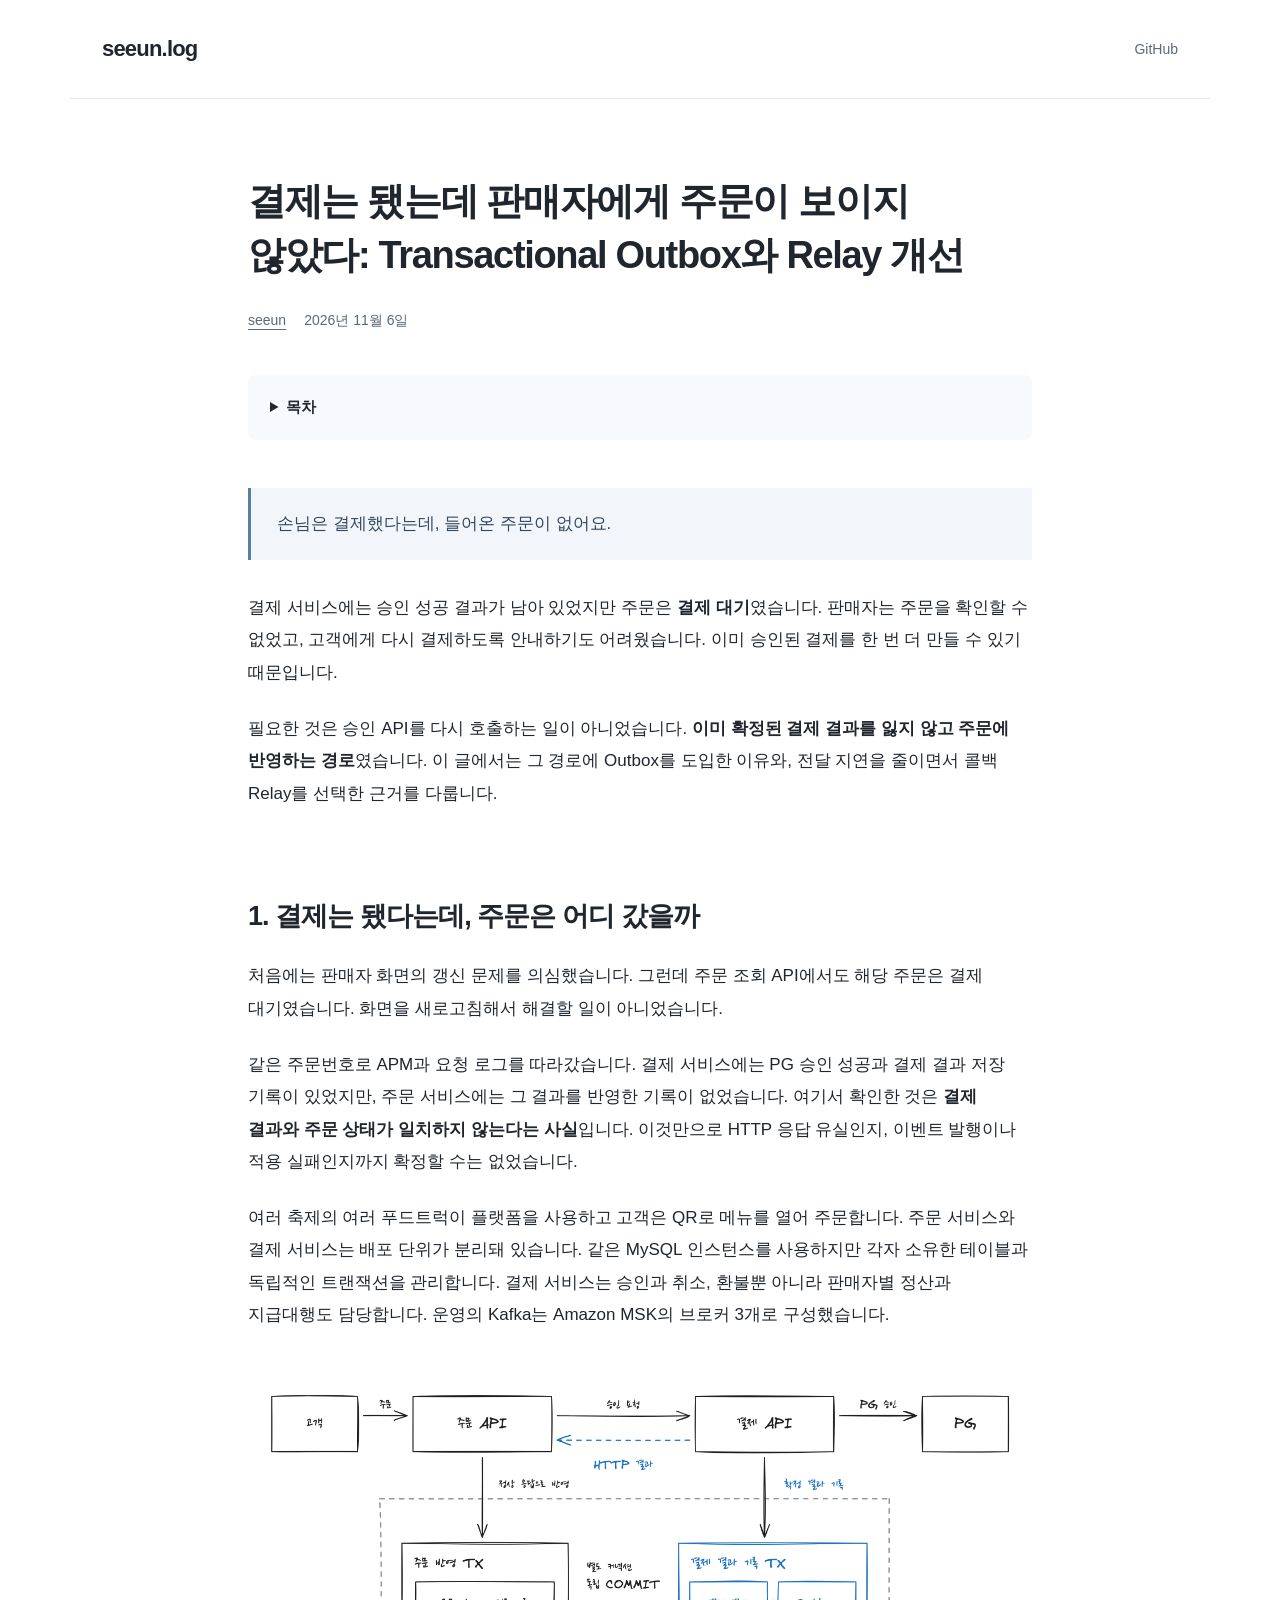
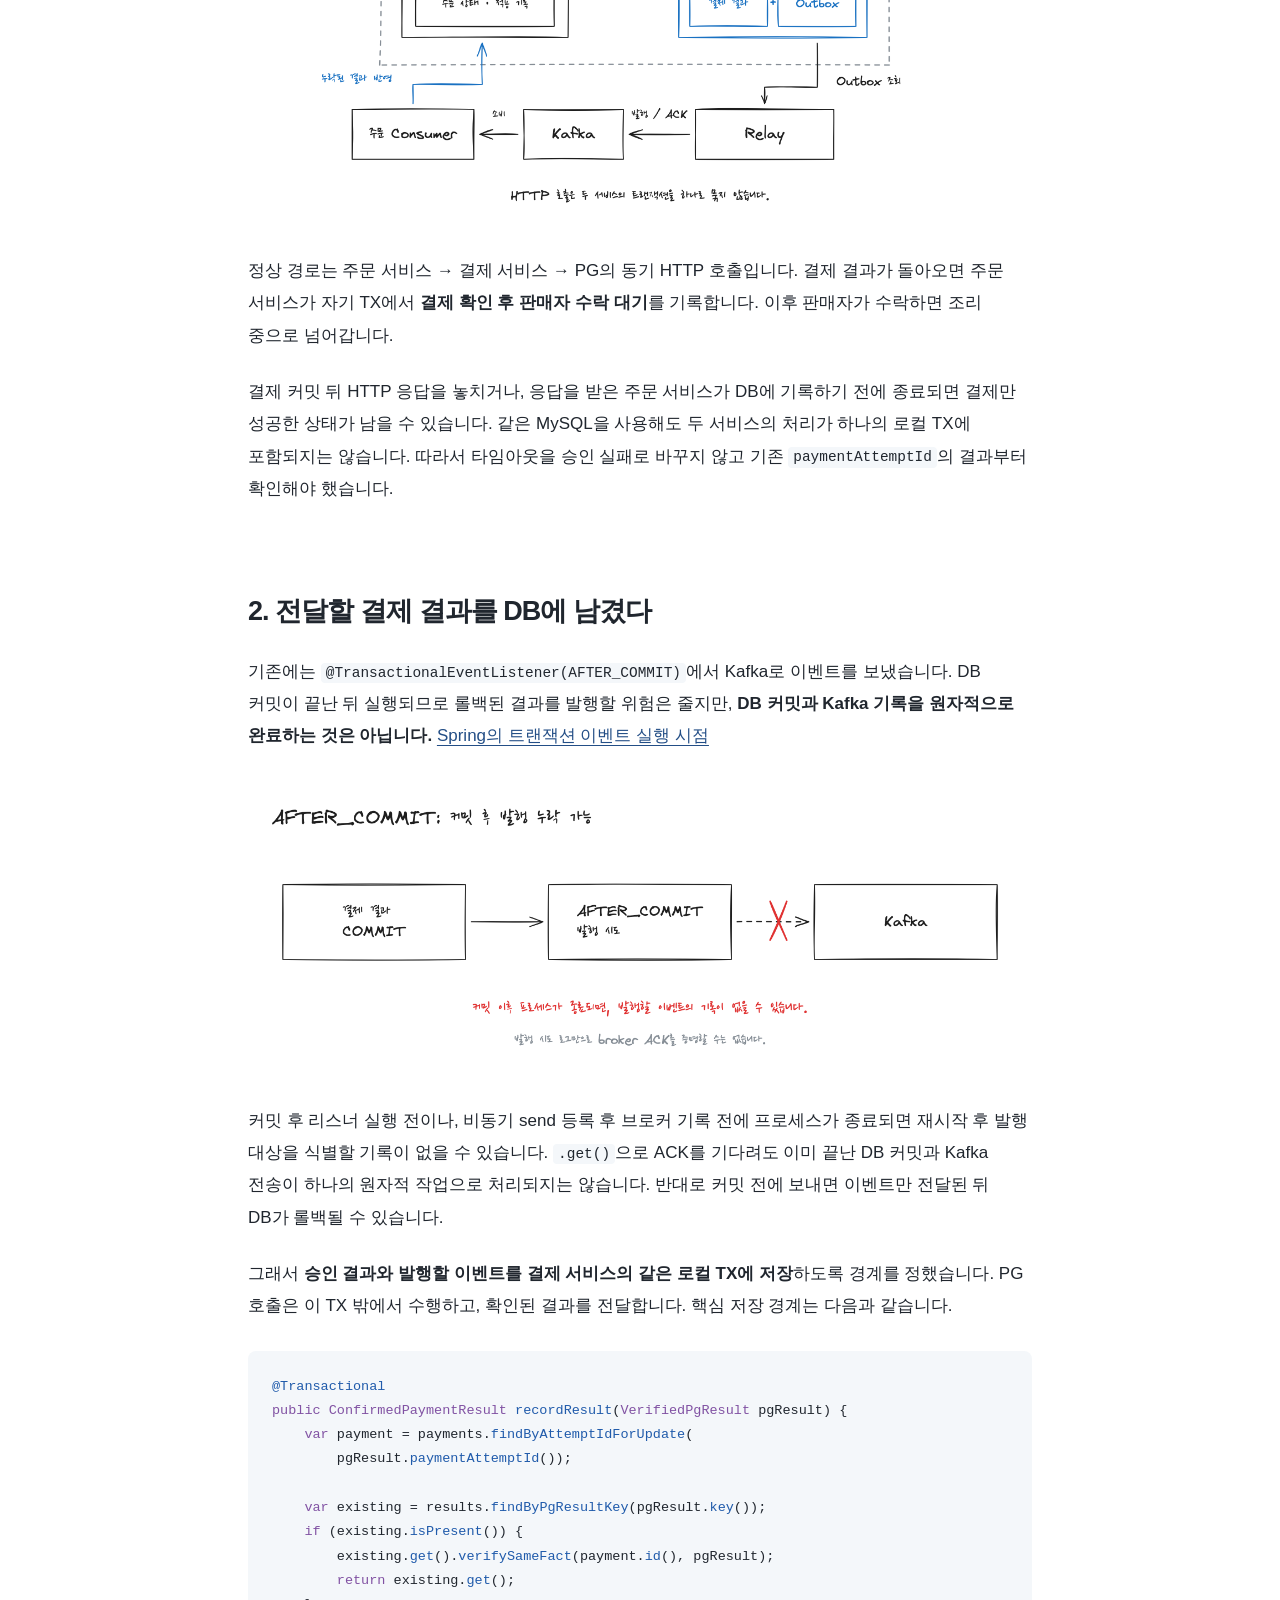
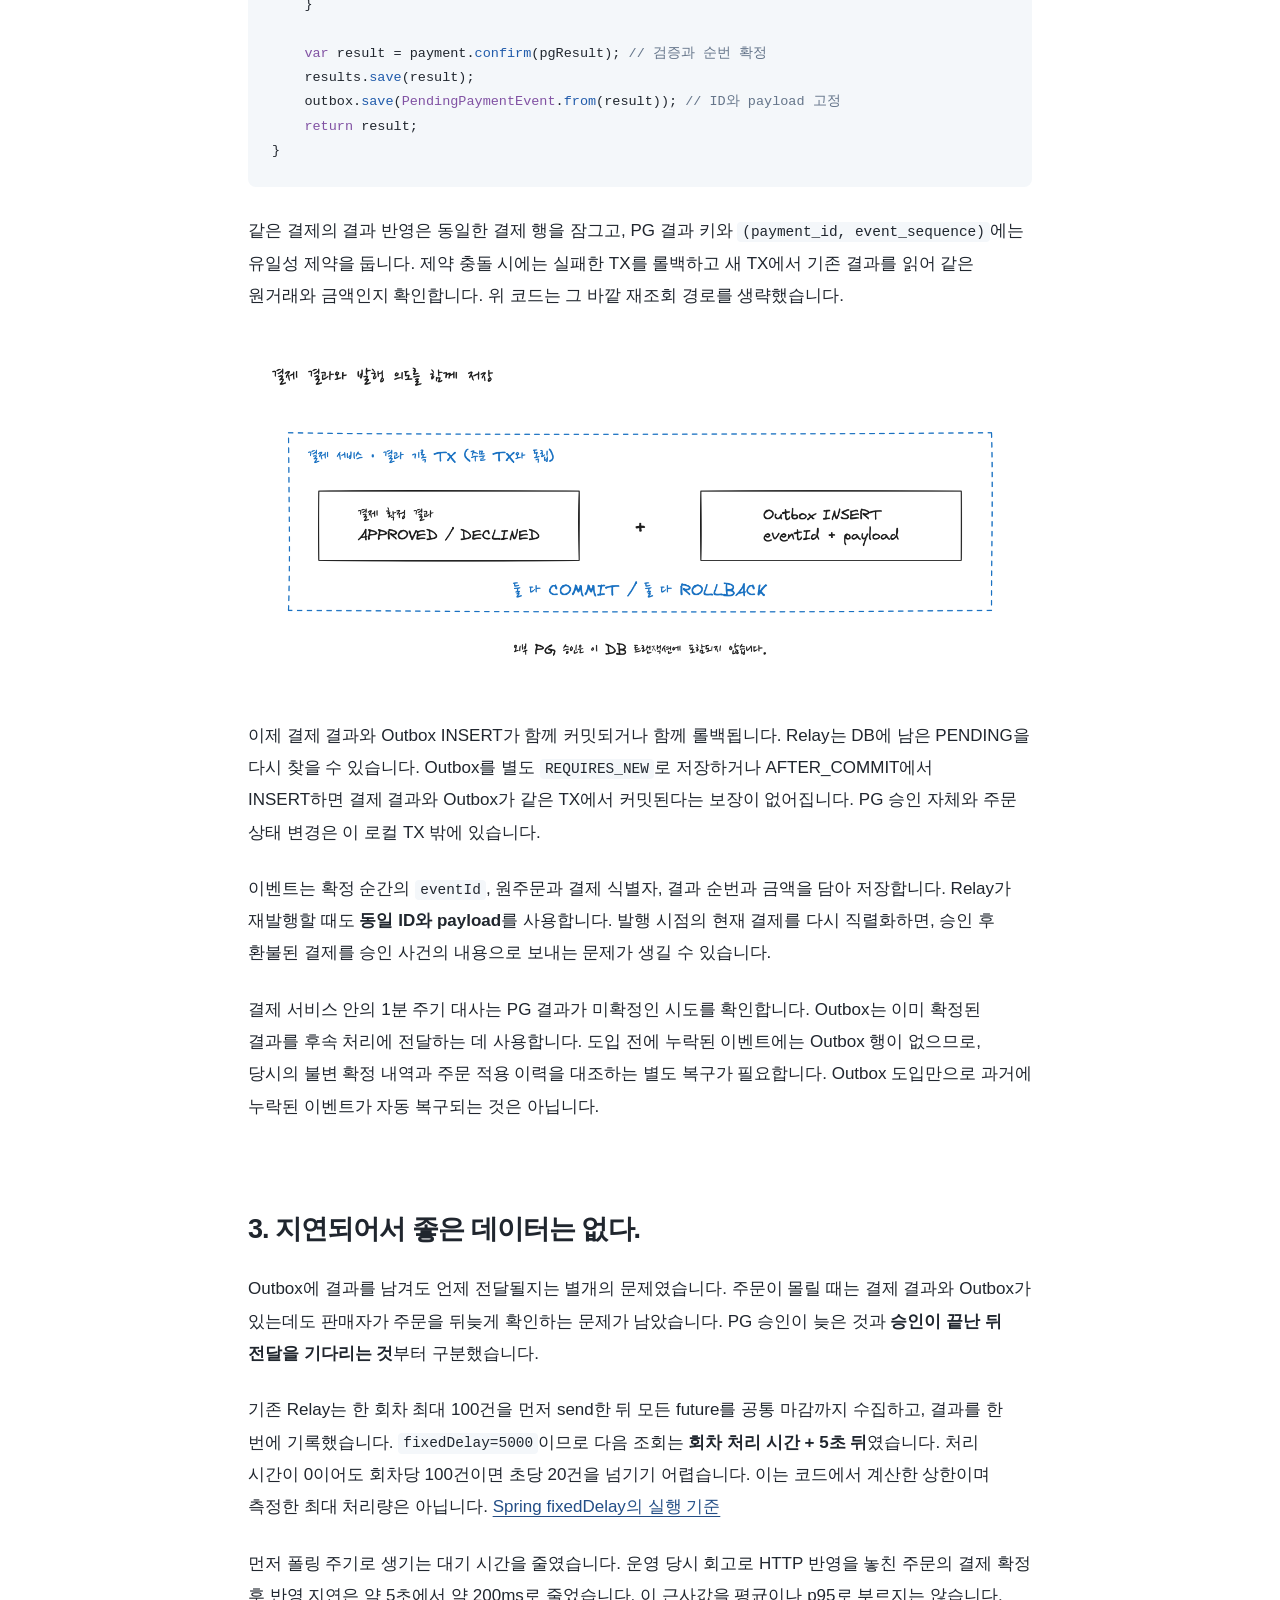
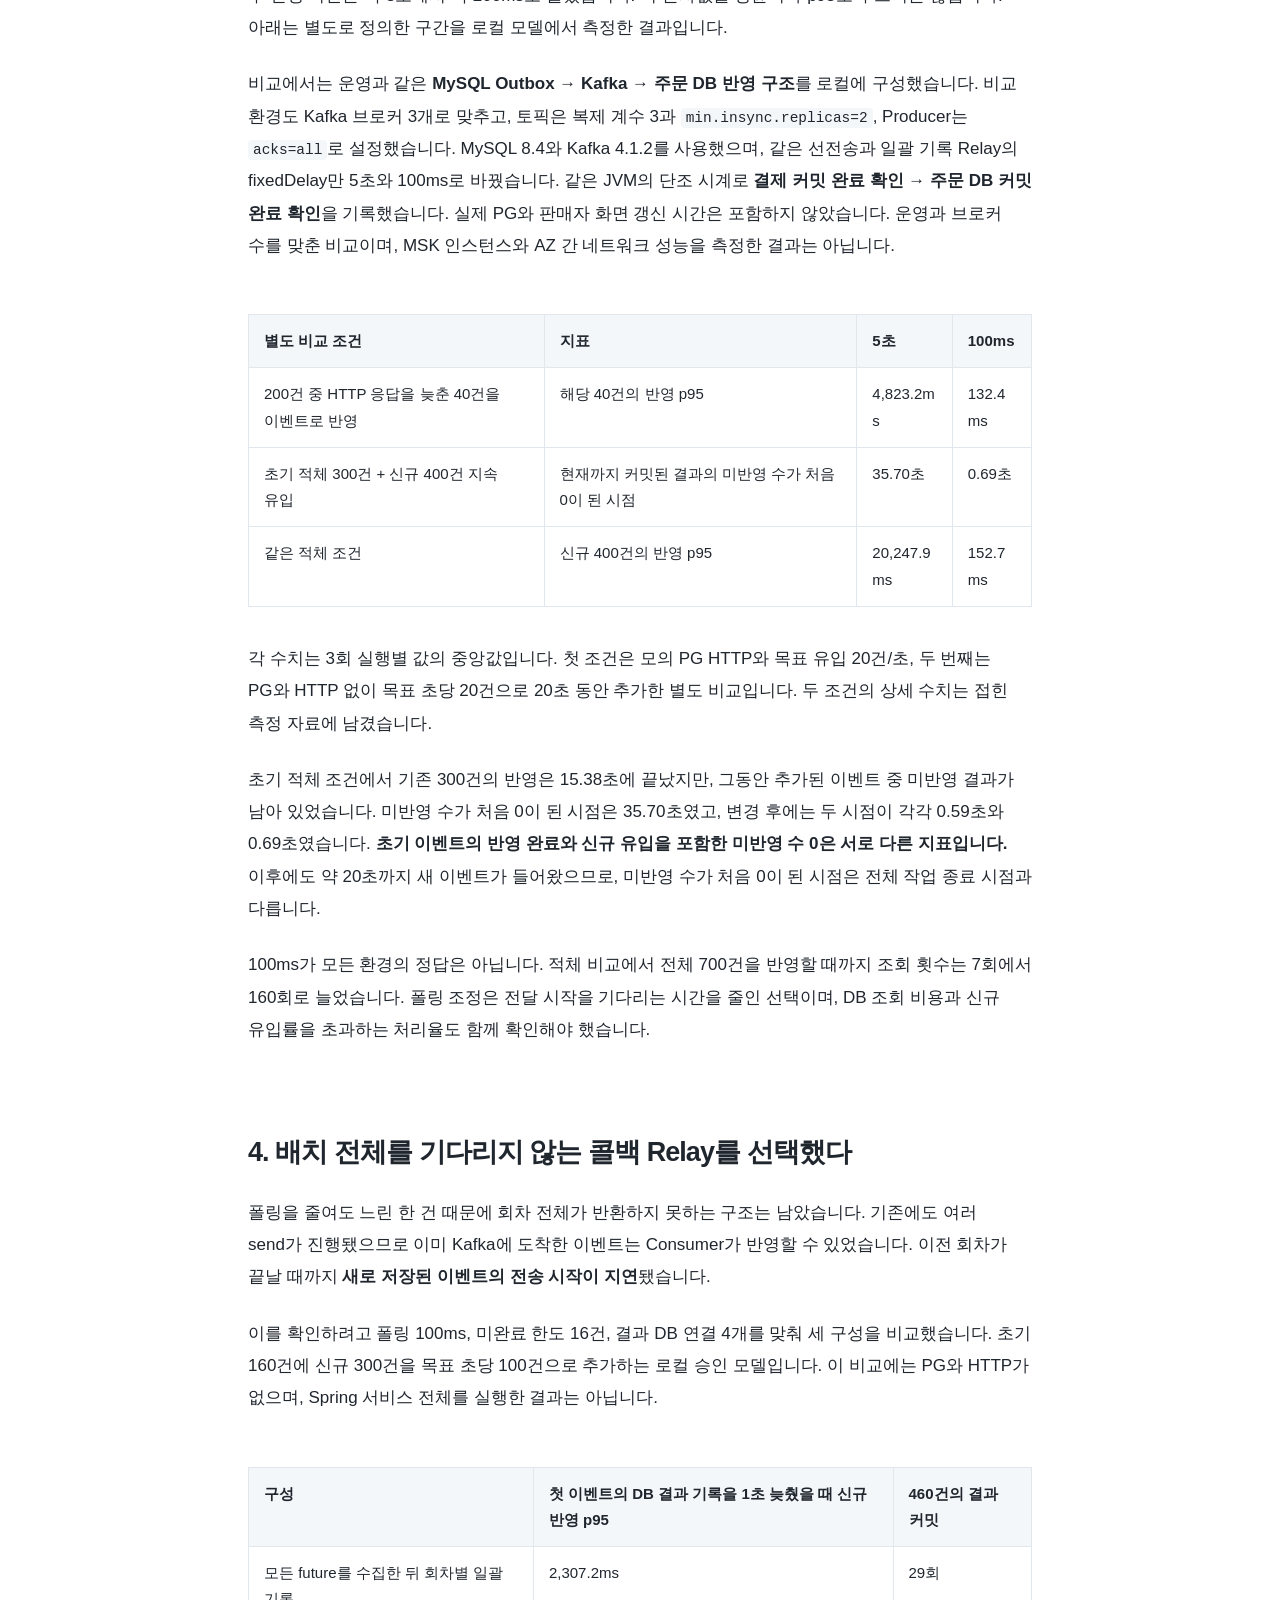
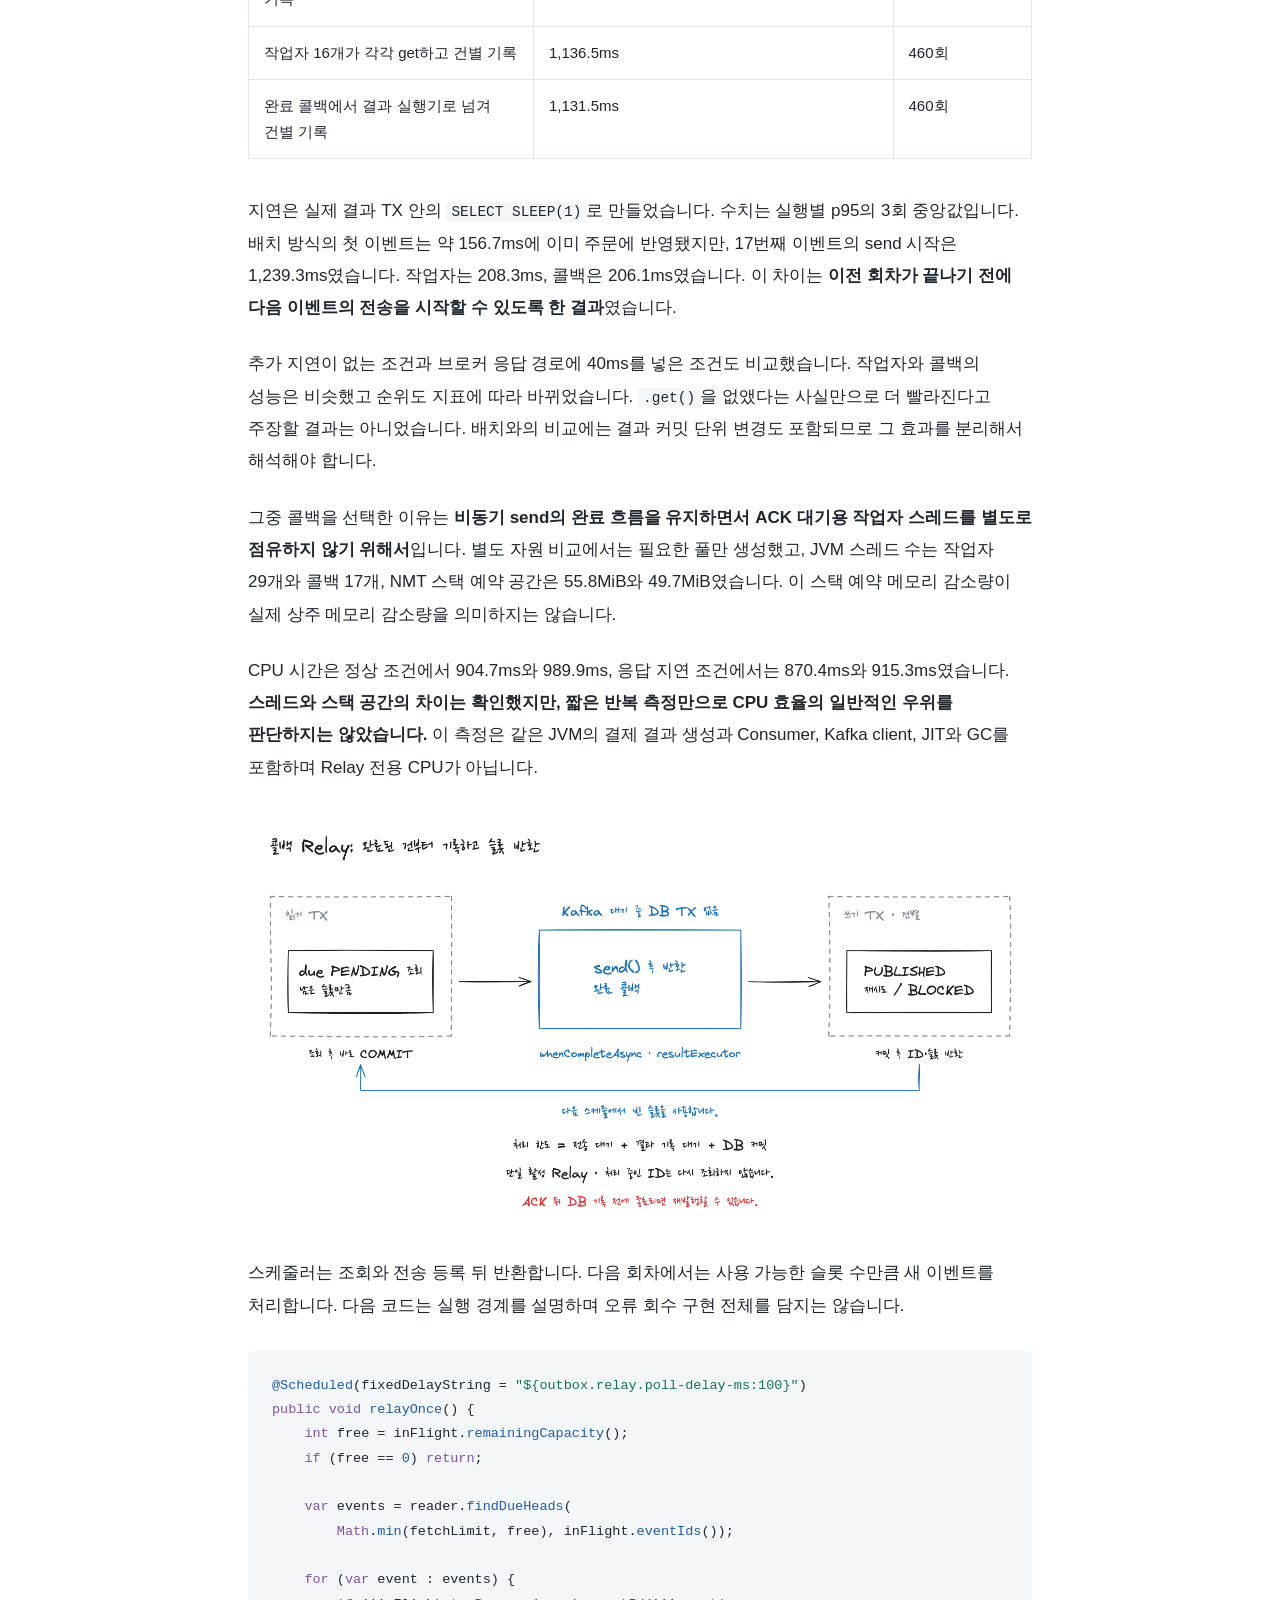
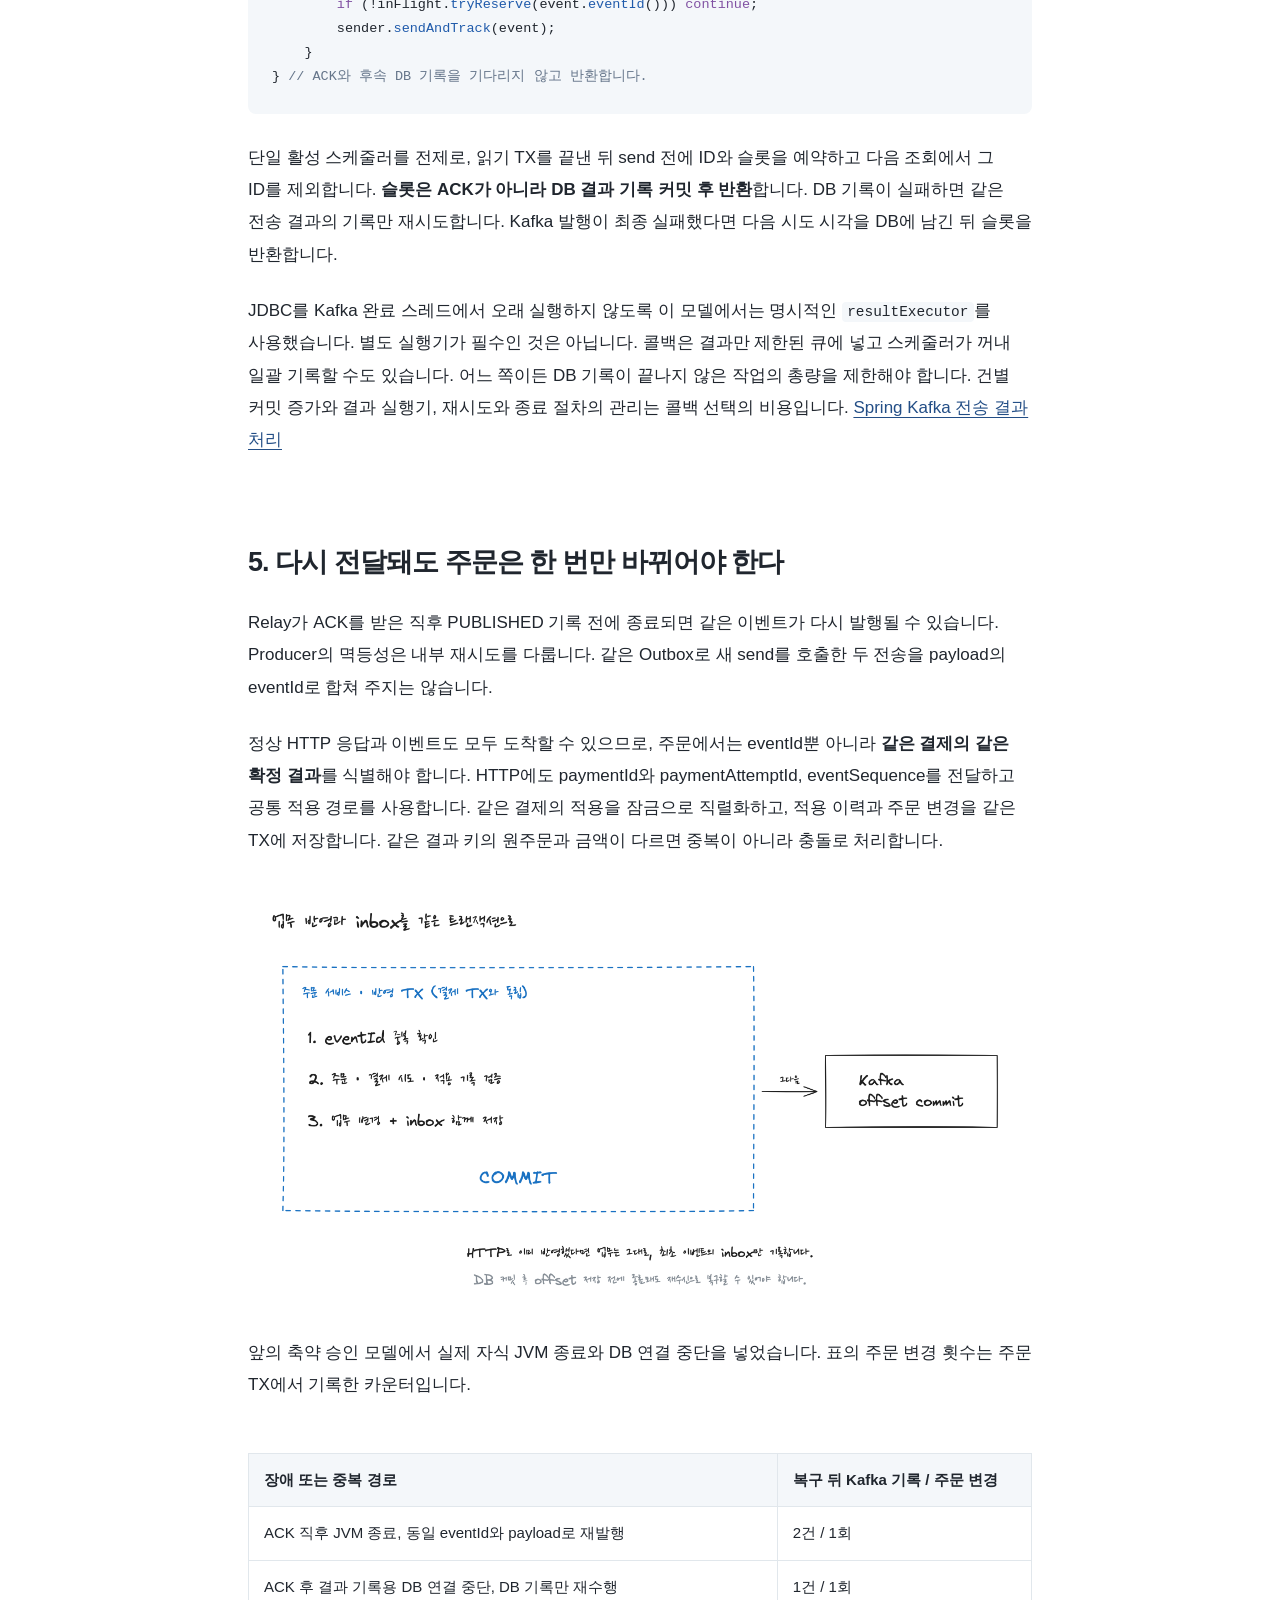
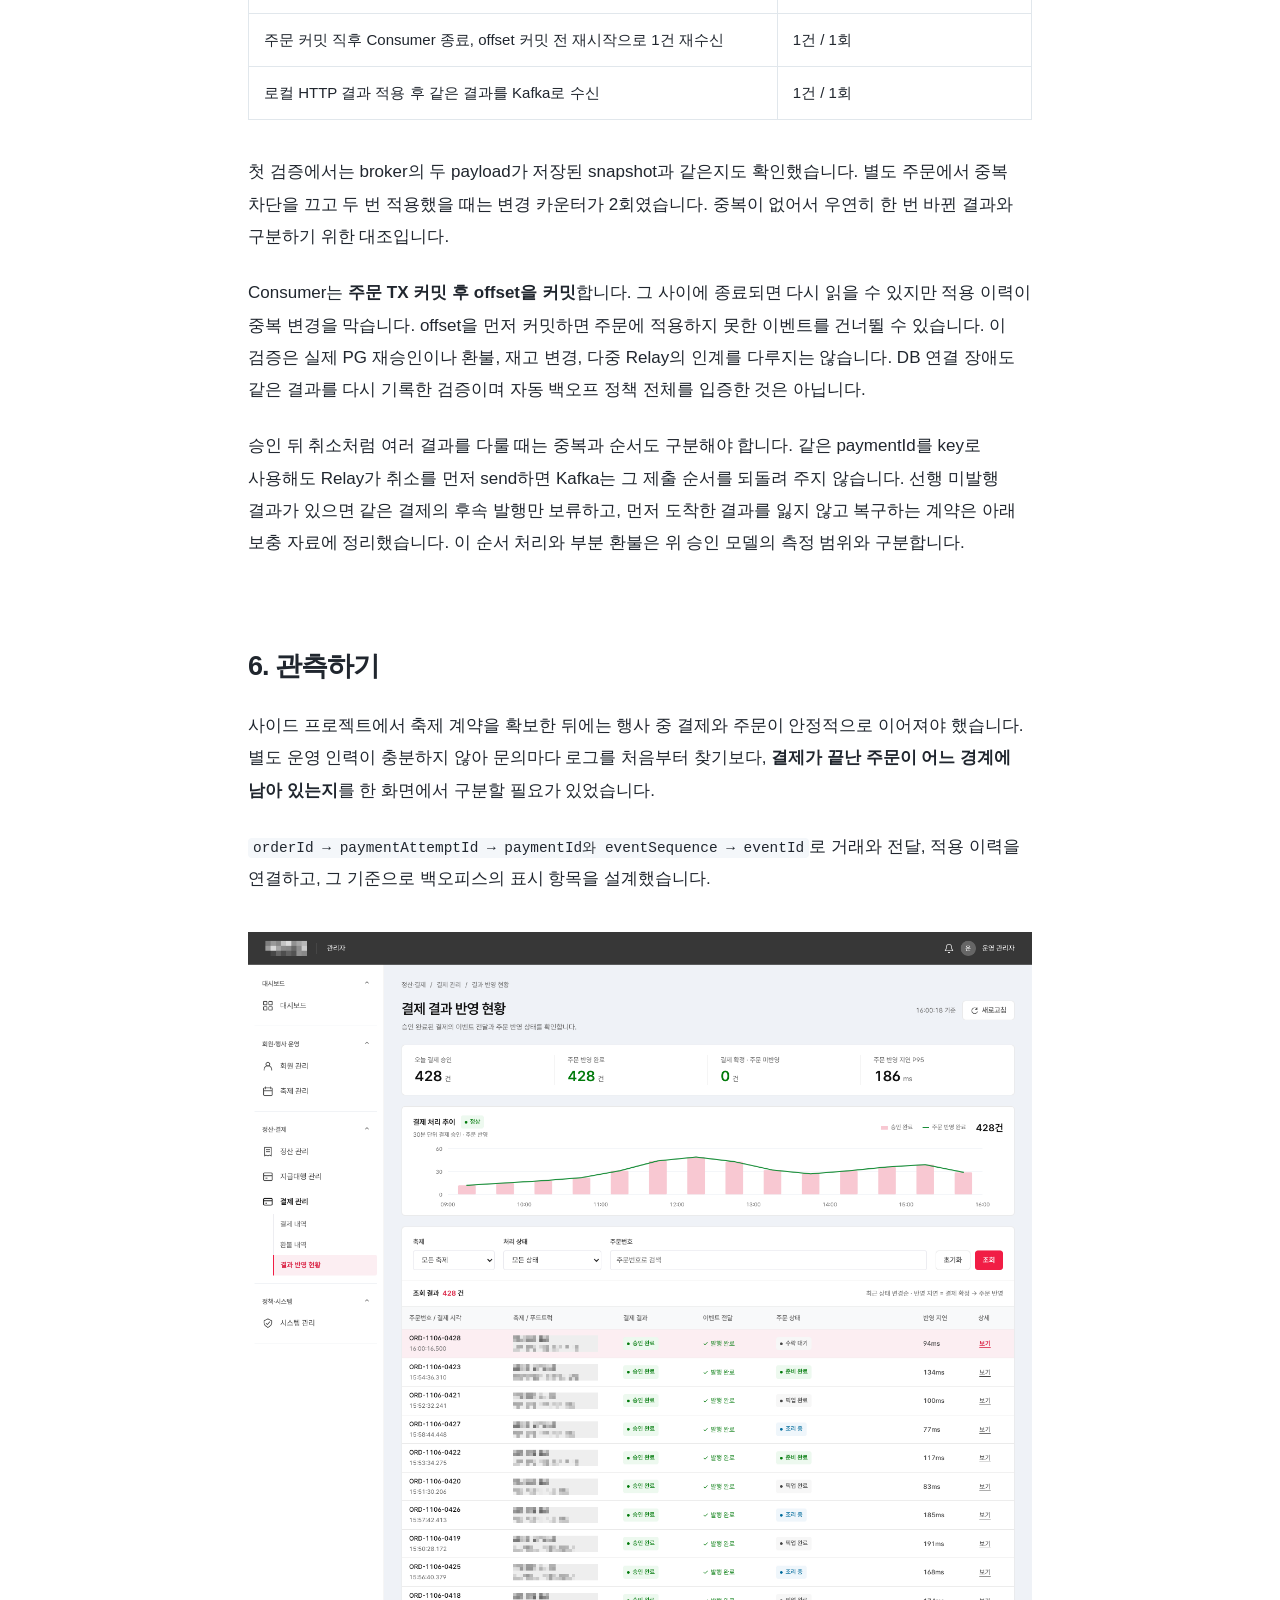
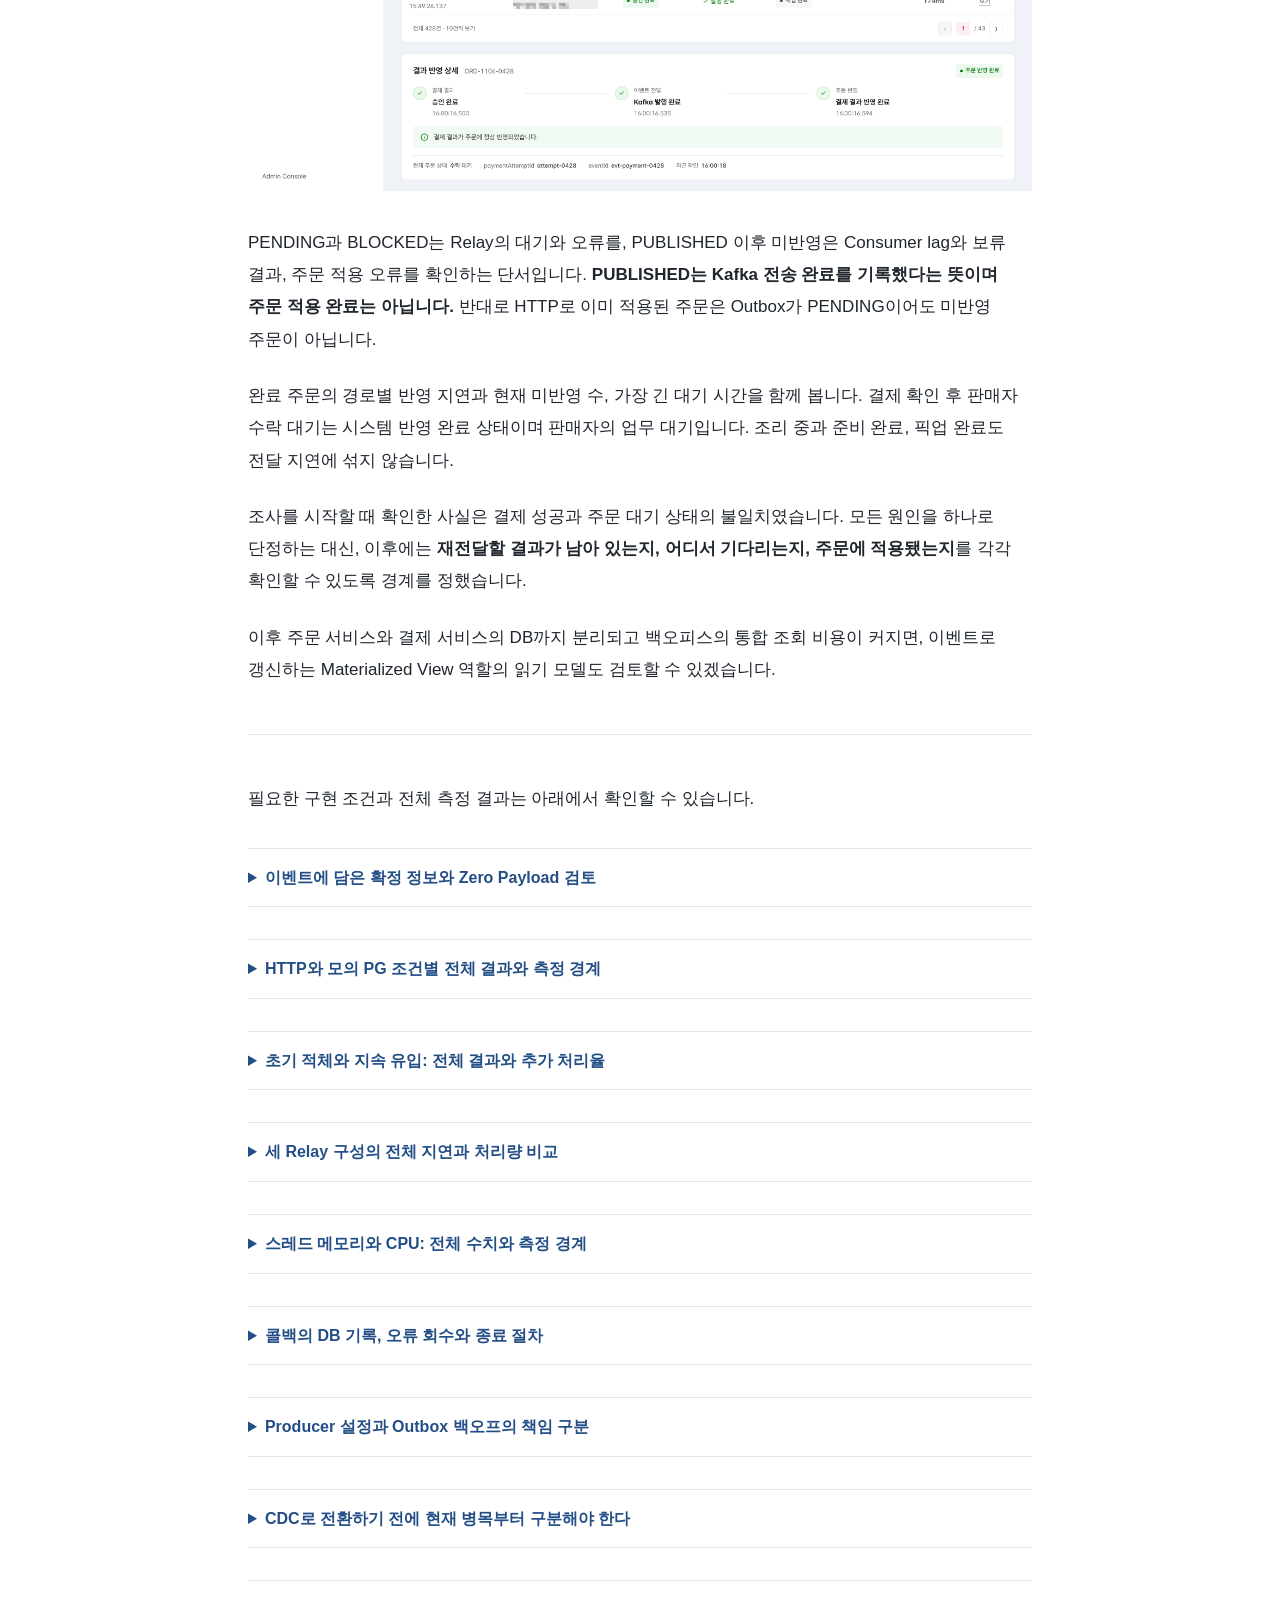
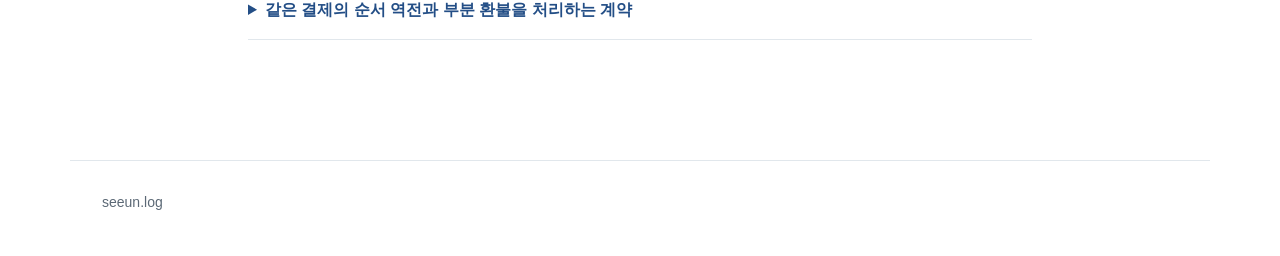
==== commit 0691c707: "docs(blog): 3브로커 복제 검증과 재측정 결과 반영" ====
--- a/posts/transactional-outbox-relay/index.html
+++ b/posts/transactional-outbox-relay/index.html
@@ -7,7 +7,7 @@
 <h2 id="section-1">1. 결제는 됐다는데, 주문은 어디 갔을까</h2>
 <p>처음에는 판매자 화면의 갱신 문제를 의심했습니다. 그런데 주문 조회 API에서도 해당 주문은 결제 대기였습니다. 화면을 새로고침해서 해결할 일이 아니었습니다.</p>
 <p>같은 주문번호로 APM과 요청 로그를 따라갔습니다. 결제 서비스에는 PG 승인 성공과 결제 결과 저장 기록이 있었지만, 주문 서비스에는 그 결과를 반영한 기록이 없었습니다. 여기서 확인한 것은 <strong>결제 결과와 주문 상태가 일치하지 않는다는 사실</strong>입니다. 이것만으로 HTTP 응답 유실인지, 이벤트 발행이나 적용 실패인지까지 확정할 수는 없었습니다.</p>
-<p>여러 축제의 여러 푸드트럭이 플랫폼을 사용하고 고객은 QR로 메뉴를 열어 주문합니다. 주문 서비스와 결제 서비스는 배포 단위가 분리돼 있습니다. 같은 MySQL 인스턴스를 사용하지만 각자 소유한 테이블과 독립적인 트랜잭션을 관리합니다. 결제 서비스는 승인과 취소, 환불뿐 아니라 판매자별 정산과 지급대행도 담당합니다. 운영의 Kafka 브로커는 Amazon MSK를 사용합니다.</p>
+<p>여러 축제의 여러 푸드트럭이 플랫폼을 사용하고 고객은 QR로 메뉴를 열어 주문합니다. 주문 서비스와 결제 서비스는 배포 단위가 분리돼 있습니다. 같은 MySQL 인스턴스를 사용하지만 각자 소유한 테이블과 독립적인 트랜잭션을 관리합니다. 결제 서비스는 승인과 취소, 환불뿐 아니라 판매자별 정산과 지급대행도 담당합니다. 운영의 Kafka는 Amazon MSK의 브로커 3개로 구성했습니다.</p>
 <p><a target="_blank" rel="noopener noreferrer" href="/assets/posts/transactional-outbox-relay/01-00-architecture-without-db-label-v2.png"><img src="/assets/posts/transactional-outbox-relay/01-00-architecture-without-db-label-v2.png" alt="주문과 결제 처리 흐름과 각 트랜잭션 경계" style="max-width: 100%;" loading="lazy" decoding="async" width="2832" height="1632"></a></p>
 <p>정상 경로는 주문 서비스 → 결제 서비스 → PG의 동기 HTTP 호출입니다. 결제 결과가 돌아오면 주문 서비스가 자기 TX에서 <strong>결제 확인 후 판매자 수락 대기</strong>를 기록합니다. 이후 판매자가 수락하면 조리 중으로 넘어갑니다.</p>
 <p>결제 커밋 뒤 HTTP 응답을 놓치거나, 응답을 받은 주문 서비스가 DB에 기록하기 전에 종료되면 결제만 성공한 상태가 남을 수 있습니다. 같은 MySQL을 사용해도 두 서비스의 처리가 하나의 로컬 TX에 포함되지는 않습니다. 따라서 타임아웃을 승인 실패로 바꾸지 않고 기존 <code class="notranslate">paymentAttemptId</code>의 결과부터 확인해야 했습니다.</p>
@@ -41,7 +41,7 @@
 <p>Outbox에 결과를 남겨도 언제 전달될지는 별개의 문제였습니다. 주문이 몰릴 때는 결제 결과와 Outbox가 있는데도 판매자가 주문을 뒤늦게 확인하는 문제가 남았습니다. PG 승인이 늦은 것과 <strong>승인이 끝난 뒤 전달을 기다리는 것</strong>부터 구분했습니다.</p>
 <p>기존 Relay는 한 회차 최대 100건을 먼저 send한 뒤 모든 future를 공통 마감까지 수집하고, 결과를 한 번에 기록했습니다. <code class="notranslate">fixedDelay=5000</code>이므로 다음 조회는 <strong>회차 처리 시간 + 5초 뒤</strong>였습니다. 처리 시간이 0이어도 회차당 100건이면 초당 20건을 넘기기 어렵습니다. 이는 코드에서 계산한 상한이며 측정한 최대 처리량은 아닙니다. <a href="https://docs.spring.io/spring-framework/reference/integration/scheduling.html" rel="nofollow">Spring fixedDelay의 실행 기준</a></p>
 <p>먼저 폴링 주기로 생기는 대기 시간을 줄였습니다. 운영 당시 회고로 HTTP 반영을 놓친 주문의 결제 확정 후 반영 지연은 약 5초에서 약 200ms로 줄었습니다. 이 근사값을 평균이나 p95로 부르지는 않습니다. 아래는 별도로 정의한 구간을 로컬 모델에서 측정한 결과입니다.</p>
-<p>비교에서는 운영과 같은 <strong>MySQL Outbox → Kafka → 주문 DB 반영 구조</strong>를 로컬에 구성했습니다. 비교 환경은 MySQL 8.4와 Kafka 4.1.2 단일 브로커이며, 같은 선전송과 일괄 기록 Relay의 fixedDelay만 5초와 100ms로 바꿨습니다. 같은 JVM의 단조 시계로 <strong>결제 커밋 완료 확인 → 주문 DB 커밋 완료 확인</strong>을 기록했습니다. 실제 PG와 판매자 화면 갱신 시간은 포함하지 않았습니다.</p>
+<p>비교에서는 운영과 같은 <strong>MySQL Outbox → Kafka → 주문 DB 반영 구조</strong>를 로컬에 구성했습니다. 비교 환경도 Kafka 브로커 3개로 맞추고, 토픽은 복제 계수 3과 <code class="notranslate">min.insync.replicas=2</code>, Producer는 <code class="notranslate">acks=all</code>로 설정했습니다. MySQL 8.4와 Kafka 4.1.2를 사용했으며, 같은 선전송과 일괄 기록 Relay의 fixedDelay만 5초와 100ms로 바꿨습니다. 같은 JVM의 단조 시계로 <strong>결제 커밋 완료 확인 → 주문 DB 커밋 완료 확인</strong>을 기록했습니다. 실제 PG와 판매자 화면 갱신 시간은 포함하지 않았습니다. 운영과 브로커 수를 맞춘 비교이며, MSK 인스턴스와 AZ 간 네트워크 성능을 측정한 결과는 아닙니다.</p>
 <markdown-accessiblity-table><table role="table">
 <thead>
 <tr>
@@ -55,26 +55,26 @@
 <tr>
 <td>200건 중 HTTP 응답을 늦춘 40건을 이벤트로 반영</td>
 <td>해당 40건의 반영 p95</td>
-<td align="right">5,241.0ms</td>
-<td align="right">202.1ms</td>
+<td align="right">4,823.2ms</td>
+<td align="right">132.4ms</td>
 </tr>
 <tr>
 <td>초기 적체 300건 + 신규 400건 지속 유입</td>
 <td>현재까지 커밋된 결과의 미반영 수가 처음 0이 된 시점</td>
-<td align="right">35.69초</td>
-<td align="right">0.68초</td>
+<td align="right">35.70초</td>
+<td align="right">0.69초</td>
 </tr>
 <tr>
 <td>같은 적체 조건</td>
 <td>신규 400건의 반영 p95</td>
-<td align="right">20,212.4ms</td>
-<td align="right">146.9ms</td>
+<td align="right">20,247.9ms</td>
+<td align="right">152.7ms</td>
 </tr>
 </tbody>
 </table></markdown-accessiblity-table>
 <p>각 수치는 3회 실행별 값의 중앙값입니다. 첫 조건은 모의 PG HTTP와 목표 유입 20건/초, 두 번째는 PG와 HTTP 없이 목표 초당 20건으로 20초 동안 추가한 별도 비교입니다. 두 조건의 상세 수치는 접힌 측정 자료에 남겼습니다.</p>
-<p>초기 적체 조건에서 기존 300건의 반영은 15.37초에 끝났지만, 그동안 추가된 이벤트 중 미반영 결과가 남아 있었습니다. 미반영 수가 처음 0이 된 시점은 35.69초였고, 변경 후에는 두 시점이 각각 0.56초와 0.68초였습니다. <strong>초기 이벤트의 반영 완료와 신규 유입을 포함한 미반영 수 0은 서로 다른 지표입니다.</strong> 이후에도 약 20초까지 새 이벤트가 들어왔으므로, 미반영 수가 처음 0이 된 시점은 전체 작업 종료 시점과 다릅니다.</p>
-<p>100ms가 모든 환경의 정답은 아닙니다. 적체 비교에서 전체 700건을 반영할 때까지 조회 횟수는 7회에서 159회로 늘었습니다. 폴링 조정은 전달 시작을 기다리는 시간을 줄인 선택이며, DB 조회 비용과 신규 유입률을 초과하는 처리율도 함께 확인해야 했습니다.</p>
+<p>초기 적체 조건에서 기존 300건의 반영은 15.38초에 끝났지만, 그동안 추가된 이벤트 중 미반영 결과가 남아 있었습니다. 미반영 수가 처음 0이 된 시점은 35.70초였고, 변경 후에는 두 시점이 각각 0.59초와 0.69초였습니다. <strong>초기 이벤트의 반영 완료와 신규 유입을 포함한 미반영 수 0은 서로 다른 지표입니다.</strong> 이후에도 약 20초까지 새 이벤트가 들어왔으므로, 미반영 수가 처음 0이 된 시점은 전체 작업 종료 시점과 다릅니다.</p>
+<p>100ms가 모든 환경의 정답은 아닙니다. 적체 비교에서 전체 700건을 반영할 때까지 조회 횟수는 7회에서 160회로 늘었습니다. 폴링 조정은 전달 시작을 기다리는 시간을 줄인 선택이며, DB 조회 비용과 신규 유입률을 초과하는 처리율도 함께 확인해야 했습니다.</p>
 <h2 id="section-4">4. 배치 전체를 기다리지 않는 콜백 Relay를 선택했다</h2>
 <p>폴링을 줄여도 느린 한 건 때문에 회차 전체가 반환하지 못하는 구조는 남았습니다. 기존에도 여러 send가 진행됐으므로 이미 Kafka에 도착한 이벤트는 Consumer가 반영할 수 있었습니다. 이전 회차가 끝날 때까지 <strong>새로 저장된 이벤트의 전송 시작이 지연</strong>됐습니다.</p>
 <p>이를 확인하려고 폴링 100ms, 미완료 한도 16건, 결과 DB 연결 4개를 맞춰 세 구성을 비교했습니다. 초기 160건에 신규 300건을 목표 초당 100건으로 추가하는 로컬 승인 모델입니다. 이 비교에는 PG와 HTTP가 없으며, Spring 서비스 전체를 실행한 결과는 아닙니다.</p>
@@ -89,25 +89,25 @@
 <tbody>
 <tr>
 <td>모든 future를 수집한 뒤 회차별 일괄 기록</td>
-<td align="right">2,266.6ms</td>
+<td align="right">2,307.2ms</td>
 <td align="right">29회</td>
 </tr>
 <tr>
 <td>작업자 16개가 각각 get하고 건별 기록</td>
-<td align="right">1,128.4ms</td>
+<td align="right">1,136.5ms</td>
 <td align="right">460회</td>
 </tr>
 <tr>
 <td>완료 콜백에서 결과 실행기로 넘겨 건별 기록</td>
-<td align="right">1,122.0ms</td>
+<td align="right">1,131.5ms</td>
 <td align="right">460회</td>
 </tr>
 </tbody>
 </table></markdown-accessiblity-table>
-<p>지연은 실제 결과 TX 안의 <code class="notranslate">SELECT SLEEP(1)</code>로 만들었습니다. 수치는 실행별 p95의 3회 중앙값입니다. 배치 방식의 첫 이벤트는 약 120.2ms에 이미 주문에 반영됐지만, 17번째 이벤트의 send 시작은 1,233.9ms였습니다. 작업자는 208.8ms, 콜백은 211.4ms였습니다. 이 차이는 <strong>이전 회차가 끝나기 전에 다음 이벤트의 전송을 시작할 수 있도록 한 결과</strong>였습니다.</p>
+<p>지연은 실제 결과 TX 안의 <code class="notranslate">SELECT SLEEP(1)</code>로 만들었습니다. 수치는 실행별 p95의 3회 중앙값입니다. 배치 방식의 첫 이벤트는 약 156.7ms에 이미 주문에 반영됐지만, 17번째 이벤트의 send 시작은 1,239.3ms였습니다. 작업자는 208.3ms, 콜백은 206.1ms였습니다. 이 차이는 <strong>이전 회차가 끝나기 전에 다음 이벤트의 전송을 시작할 수 있도록 한 결과</strong>였습니다.</p>
 <p>추가 지연이 없는 조건과 브로커 응답 경로에 40ms를 넣은 조건도 비교했습니다. 작업자와 콜백의 성능은 비슷했고 순위도 지표에 따라 바뀌었습니다. <code class="notranslate">.get()</code>을 없앴다는 사실만으로 더 빨라진다고 주장할 결과는 아니었습니다. 배치와의 비교에는 결과 커밋 단위 변경도 포함되므로 그 효과를 분리해서 해석해야 합니다.</p>
 <p>그중 콜백을 선택한 이유는 <strong>비동기 send의 완료 흐름을 유지하면서 ACK 대기용 작업자 스레드를 별도로 점유하지 않기 위해서</strong>입니다. 별도 자원 비교에서는 필요한 풀만 생성했고, JVM 스레드 수는 작업자 29개와 콜백 17개, NMT 스택 예약 공간은 55.8MiB와 49.7MiB였습니다. 이 스택 예약 메모리 감소량이 실제 상주 메모리 감소량을 의미하지는 않습니다.</p>
-<p>CPU 시간은 정상 조건에서 876.8ms와 781.7ms였지만 응답 지연 조건에서는 880.7ms와 946.7ms로 순서가 바뀌었습니다. <strong>스레드와 스택 공간의 차이는 확인했지만 CPU 우위는 일관되지 않았습니다.</strong> 이 측정은 같은 JVM에서 실행한 source와 Consumer, Kafka client, JIT와 GC를 포함하며 Relay 전용 CPU가 아닙니다.</p>
+<p>CPU 시간은 정상 조건에서 904.7ms와 989.9ms, 응답 지연 조건에서는 870.4ms와 915.3ms였습니다. <strong>스레드와 스택 공간의 차이는 확인했지만, 짧은 반복 측정만으로 CPU 효율의 일반적인 우위를 판단하지는 않았습니다.</strong> 이 측정은 같은 JVM의 결제 결과 생성과 Consumer, Kafka client, JIT와 GC를 포함하며 Relay 전용 CPU가 아닙니다.</p>
 <p><a target="_blank" rel="noopener noreferrer" href="/assets/posts/transactional-outbox-relay/04-05-relay-flow.png"><img src="/assets/posts/transactional-outbox-relay/04-05-relay-flow.png" alt="처리 슬롯 안에서 조회와 전송하고 완료 콜백으로 결과 기록" style="max-width: 100%;" loading="lazy" decoding="async" width="3032" height="1552"></a></p>
 <p>스케줄러는 조회와 전송 등록 뒤 반환합니다. 다음 회차에서는 사용 가능한 슬롯 수만큼 새 이벤트를 처리합니다. 다음 코드는 실행 경계를 설명하며 오류 회수 구현 전체를 담지는 않습니다.</p>
 <div class="highlight highlight-source-java"><pre class="notranslate"><span class="pl-c1">@</span><span class="pl-c1">Scheduled</span>(<span class="pl-s1">fixedDelayString</span> = <span class="pl-s">"${outbox.relay.poll-delay-ms:100}"</span>)
@@ -191,7 +191,7 @@
 <details>
 <summary>HTTP와 모의 PG 조건별 전체 결과와 측정 경계</summary>
 <h3>전체 주문의 p95만으로 이벤트 반영 지연을 평가할 수 없다</h3>
-<p>운영 당시 회고와 별도로 <strong>로컬 MySQL 8.4, Kafka 4.1.2 단일 브로커, 모의 PG HTTP</strong>에서 같은 구간을 비교했습니다. 실제 PG나 운영 환경의 측정값은 아닙니다. 같은 선전송과 일괄 기록 Relay에서 폴링만 바꿨습니다.</p>
+<p>운영 당시 회고와 별도로 <strong>로컬 MySQL 8.4, Kafka 4.1.2 브로커 3개, 복제 계수 3, min ISR 2, 모의 PG HTTP</strong>에서 같은 구간을 비교했습니다. 실제 PG나 운영 환경의 측정값은 아닙니다. 같은 선전송과 일괄 기록 Relay에서 폴링만 바꿨습니다.</p>
 <p>목표 유입 20건/초로 200건씩 실행하고, 매 5번째 요청은 결제 커밋 뒤 HTTP 응답을 늦춰 이벤트로 반영되도록 했습니다. 실행당 40건이 이 경로에 의존했습니다. 다음은 <strong>3회 실행별 p95의 중앙값</strong>입니다.</p>
 <markdown-accessiblity-table><table role="table">
 <thead>
@@ -204,18 +204,18 @@
 <tbody>
 <tr>
 <td>응답 지연 조건의 전체 200건</td>
-<td align="right">4,217.3ms</td>
-<td align="right">114.0ms</td>
+<td align="right">3,865.0ms</td>
+<td align="right">109.6ms</td>
 </tr>
 <tr>
 <td>그중 이벤트로 반영한 40건</td>
-<td align="right">5,241.0ms</td>
-<td align="right">202.1ms</td>
-</tr>
-</tbody>
-</table></markdown-accessiblity-table>
-<p>개선 후 전체 주문 p95는 <strong>114.0ms</strong>, 이벤트 복구 경로는 <strong>202.1ms</strong>였습니다. HTTP가 먼저 반영하는 주문과 이벤트를 기다리는 주문은 다른 집단입니다. 전체 지표가 좋아도 복구 경로가 그만큼 빠르다는 뜻은 아닙니다. 이 경로의 p95는 반복별로 4,933.6–5,278.9ms에서 133.4–274.7ms로 줄었습니다.</p>
-<p>20ms마다 확인한 미반영 수의 최대치도 실행별 중앙값 <strong>21건 → 3건</strong>, 가장 오래 기다린 미반영 주문의 대기 시간은 <strong>5,343.8ms → 195.3ms</strong>였습니다. 완료된 주문의 분위수와 지금 남아 있는 주문을 함께 봐야 했습니다.</p>
+<td align="right">4,823.2ms</td>
+<td align="right">132.4ms</td>
+</tr>
+</tbody>
+</table></markdown-accessiblity-table>
+<p>개선 후 전체 주문 p95는 <strong>109.6ms</strong>, 이벤트 복구 경로는 <strong>132.4ms</strong>였습니다. HTTP가 먼저 반영하는 주문과 이벤트를 기다리는 주문은 다른 집단입니다. 전체 지표가 좋아도 복구 경로가 그만큼 빠르다는 뜻은 아닙니다. 이 경로의 p95는 반복별로 4,805.3–4,897.0ms에서 122.8–145.4ms로 줄었습니다.</p>
+<p>20ms마다 확인한 미반영 수의 최대치도 실행별 중앙값 <strong>21건 → 2건</strong>, 가장 오래 기다린 미반영 주문의 대기 시간은 <strong>5,097.4ms → 136.4ms</strong>였습니다. 완료된 주문의 분위수와 지금 남아 있는 주문을 함께 봐야 했습니다.</p>
 <p>동일 JVM의 <code class="notranslate">System.nanoTime()</code>으로 결제 커밋 완료 확인부터 주문 커밋 완료 확인까지를 기록했습니다. 별도 HTTP 서버와 독립된 DB TX를 사용했으며 판매자 화면 갱신과 수락 시간은 포함하지 않았습니다. 최초 폴링도 각 delay 뒤에 실행했습니다.</p>
 <p>HTTP 비교는 조건마다 200건씩 3회입니다. 다음은 <strong>실행별 p95 / p99의 중앙값, 단위 ms</strong>입니다. 각 실행에서 정렬 후 <code class="notranslate">ceil(p × n)</code>번째 값을 골랐으며 전체 표본을 합친 분위수가 아닙니다. 이벤트 대상 40건의 p99는 그 실행의 최대값입니다.</p>
 <markdown-accessiblity-table><table role="table">
@@ -229,37 +229,37 @@
 <tbody>
 <tr>
 <td>정상 HTTP: 승인 처리 요청 → 주문 반영</td>
-<td align="right">113.6 / 182.7</td>
-<td align="right">77.5 / 93.3</td>
+<td align="right">70.8 / 76.9</td>
+<td align="right">68.2 / 72.3</td>
 </tr>
 <tr>
 <td>응답 지연의 전체 주문: 결제 커밋 → 주문 반영</td>
-<td align="right">4,217.3 / 5,241.0</td>
-<td align="right">114.0 / 202.1</td>
+<td align="right">3,865.0 / 4,823.2</td>
+<td align="right">109.6 / 132.4</td>
 </tr>
 <tr>
 <td>응답 지연의 이벤트 대상: 결제 커밋 → 주문 반영</td>
-<td align="right">5,241.0 / 5,349.5</td>
-<td align="right">202.1 / 215.9</td>
+<td align="right">4,823.2 / 5,102.9</td>
+<td align="right">132.4 / 139.7</td>
 </tr>
 <tr>
 <td>응답 지연의 이벤트 대상: 승인 처리 요청 → 주문 반영</td>
-<td align="right">5,305.0 / 5,421.8</td>
-<td align="right">268.7 / 309.2</td>
+<td align="right">4,881.5 / 5,167.1</td>
+<td align="right">189.4 / 197.8</td>
 </tr>
 <tr>
 <td>PG 지연: 승인 처리 요청 → 주문 반영</td>
-<td align="right">8,598.9 / 9,154.6</td>
-<td align="right">4,247.8 / 4,281.0</td>
+<td align="right">8,250.8 / 8,621.0</td>
+<td align="right">4,156.8 / 4,179.1</td>
 </tr>
 </tbody>
 </table></markdown-accessiblity-table>
 <p>응답 지연 조건은 매 5번째 요청의 결제 HTTP 응답을 커밋 후 5초 늦춰 호출자의 4초 타임아웃을 넘겼습니다. PG 지연 조건은 모의 PG의 rolling 1초 호출이 9건을 넘으면 성공 응답을 3초 늦춘 조건입니다. 실제 NICEPAY의 호출 한도나 지연 곡선이 아닙니다.</p>
-<p>폴링을 줄여도 PG 지연 조건의 요청부터 반영까지 p95는 약 4.25초 남았습니다. <strong>Relay는 확정 이후의 전달 대기를 줄이며 PG 대기를 없애지는 않습니다.</strong> 정상 HTTP 경로의 작은 차이도 폴링 변경만의 효과로 단정하지 않습니다.</p>
-<p>PG 지연 조건에서 20ms마다 확인한 최대 미반영 수의 실행별 중앙값은 56건 → 5건, 가장 오래 기다린 미반영 주문의 대기 시간은 5,183.6ms → 269.6ms였습니다. 샘플링 사이의 최대치는 놓칠 수 있습니다.</p>
+<p>폴링을 줄여도 PG 지연 조건의 요청부터 반영까지 p95는 약 4.16초 남았습니다. <strong>Relay는 확정 이후의 전달 대기를 줄이며 PG 대기를 없애지는 않습니다.</strong> 정상 HTTP 경로의 작은 차이도 폴링 변경만의 효과로 단정하지 않습니다.</p>
+<p>PG 지연 조건에서 20ms마다 확인한 최대 미반영 수의 실행별 중앙값은 53건 → 4건, 가장 오래 기다린 미반영 주문의 대기 시간은 4,691.4ms → 160.7ms였습니다. 샘플링 사이의 최대치는 놓칠 수 있습니다.</p>
 <p>HTTP 비교의 총 18회 3,600건은 Kafka 기록과 결제 결과, Outbox와 주문 DB를 대조했고 최종 미반영은 모두 0건이었습니다. 종료 시점의 0건이 실행 중에도 항상 0건이었다는 뜻은 아닙니다.</p>
-<p>적체 비교는 같은 MySQL와 Kafka에서 PG와 HTTP를 제외한 별도 전달 모델입니다. 초기 적체 해소 시간은 초기 300건 중 마지막 주문 커밋에서, 신규 지연은 각 신규 결과 커밋에서 계산했습니다. 미반영 수가 처음 0이 된 시점은 각 결과의 커밋 시각과 주문 적용 시각을 정렬해 계산했습니다. 슬롯 대기나 화면 갱신 시간의 추정값이 아닙니다.</p>
-<p>신규 커밋의 실제 첫 시각과 마지막 시각으로 계산한 유입률은 6회 모두 19.991–19.994건/초 범위였습니다. 총 4,200건의 고유 ID와 Kafka 기록, 승인 결과, PUBLISHED, 주문 적용 1회와 inbox를 대조했고 최종 미반영은 모두 0건이었습니다. 반복별 신규 p95는 기존 20,205.1–20,230.1ms, 변경 후 142.4–148.2ms였습니다.</p>
+<p>적체 비교는 같은 MySQL과 Kafka에서 PG와 HTTP를 제외한 별도 전달 모델입니다. 초기 적체 해소 시간은 초기 300건 중 마지막 주문 커밋에서, 신규 지연은 각 신규 결과 커밋에서 계산했습니다. 미반영 수가 처음 0이 된 시점은 각 결과의 커밋 시각과 주문 적용 시각을 정렬해 계산했습니다. 슬롯 대기나 화면 갱신 시간의 추정값이 아닙니다.</p>
+<p>신규 커밋의 실제 첫 시각과 마지막 시각으로 계산한 유입률은 6회 모두 19.992–19.998건/초 범위였습니다. 총 4,200건의 고유 ID와 Kafka 기록, 승인 결과, PUBLISHED, 주문 적용 1회와 inbox를 대조했고 최종 미반영은 모두 0건이었습니다. 반복별 신규 p95는 기존 20,227.0–20,259.6ms, 변경 후 151.3–157.0ms였습니다.</p>
 <p>이 결과는 <strong>폴링 간격 변경의 전달 대기와 제한된 적체 해소 비교</strong>입니다. Relay 구성 비교는 폴링을 100ms로 고정한 별도 모델입니다. 실제 서비스의 부분 환불이나 다중 Relay, 장기 운영 누락률을 검증한 결과는 아닙니다.</p>
 </details>
 <details>
@@ -278,32 +278,32 @@
 <tbody>
 <tr>
 <td>초기 300건의 주문 반영 완료</td>
-<td align="right">15.37초</td>
-<td align="right">0.56초</td>
+<td align="right">15.38초</td>
+<td align="right">0.59초</td>
 </tr>
 <tr>
 <td>그 시점까지 커밋된 결과의 미반영 수가 처음 0이 됨</td>
-<td align="right">35.69초</td>
-<td align="right">0.68초</td>
+<td align="right">35.70초</td>
+<td align="right">0.69초</td>
 </tr>
 <tr>
 <td>새로 들어온 400건의 반영 p95</td>
-<td align="right">20,212.4ms</td>
-<td align="right">146.9ms</td>
+<td align="right">20,247.9ms</td>
+<td align="right">152.7ms</td>
 </tr>
 <tr>
 <td>시작 후 첫 1초에 들어온 20건의 반영 p95</td>
-<td align="right">20,267.0ms</td>
-<td align="right">516.3ms</td>
+<td align="right">20,278.5ms</td>
+<td align="right">554.1ms</td>
 </tr>
 <tr>
 <td>700건을 모두 반영할 때까지 조회 횟수</td>
 <td align="right">7회</td>
-<td align="right">159회</td>
-</tr>
-</tbody>
-</table></markdown-accessiblity-table>
-<p>5초 폴링은 초기 300건을 처리한 뒤에도 새로 유입된 미반영 이벤트가 남아 있었습니다. 100ms 폴링은 신규 이벤트가 계속 유입되는 동안 미반영 수가 0이 된 시점이 있었습니다. <strong>미반영 수가 처음 0이 된 시점은 전체 작업 종료 시점과 다릅니다.</strong> 이후에도 약 20초까지 새 이벤트가 들어왔고, 마지막 유입 후 전체 반영까지는 각각 15.73초와 0.08초가 더 걸렸습니다.</p>
+<td align="right">160회</td>
+</tr>
+</tbody>
+</table></markdown-accessiblity-table>
+<p>5초 폴링은 초기 300건을 처리한 뒤에도 새로 유입된 미반영 이벤트가 남아 있었습니다. 100ms 폴링은 신규 이벤트가 계속 유입되는 동안 미반영 수가 0이 된 시점이 있었습니다. <strong>미반영 수가 처음 0이 된 시점은 전체 작업 종료 시점과 다릅니다.</strong> 이후에도 약 20초까지 새 이벤트가 들어왔고, 마지막 유입 후 전체 반영까지는 각각 15.74초와 0.10초가 더 걸렸습니다.</p>
 <p>개선 후에도 전체 신규 이벤트 p95보다 시작 직후 20건의 p95가 컸습니다. 이 주문들은 초기 적체 뒤에서 기다렸기 때문입니다. 평상시와 복구 직후의 결과를 합쳐 계산하면 초기 유입 이벤트의 긴 지연을 확인하기 어렵습니다.</p>
 <p>폴링을 줄인 비용도 있습니다. 100ms는 다음 조회 전의 최소 대기이지 초당 10회 실행 보장이 아닙니다. 조회와 전송, 결과 기록 시간이 더해지며, 이 실행에서도 조회 횟수는 증가했습니다. <strong>DB CPU와 잠금 경합, 장기 최대 처리량까지 측정한 결과는 아닙니다.</strong></p>
 <p>Relay의 용량을 계산할 때는 발행 완료 기준의 지속 처리율을 <code class="notranslate">μ</code>(건/초), Outbox 신규 유입률을 <code class="notranslate">λ</code>(건/초), 그 시점의 미발행 적체를 <code class="notranslate">B</code>(건)로 맞춥니다. 일정한 속도와 <code class="notranslate">μ &gt; λ</code>를 가정한 해소 시간은 <code class="notranslate">B / (μ − λ)</code>로 근사할 수 있습니다. <code class="notranslate">μ ≤ λ</code>이면 신규 유입이 계속되는 동안 적체를 해소할 수 없습니다. 기존 설정은 처리 시간이 0이어도 상한이 초당 20건이어서, 목표 유입 20건/초에서는 신규 유입을 처리한 뒤 적체를 줄일 추가 처리율이 없었습니다. 이때는 한 배치의 처리 완료와 별개로 <strong>신규 유입률을 초과하는 처리율</strong>이 필요했습니다.</p>
@@ -324,30 +324,30 @@
 <tbody>
 <tr>
 <td>추가 지연 없음</td>
-<td align="right">1,255.0 / 1,302.6</td>
-<td align="right">1,072.8 / 1,140.2</td>
-<td align="right">1,077.1 / 1,141.7</td>
+<td align="right">1,267.4 / 1,334.2</td>
+<td align="right">1,082.7 / 1,159.2</td>
+<td align="right">1,085.0 / 1,151.1</td>
 </tr>
 <tr>
 <td>첫 이벤트의 결과 기록 TX만 1초 지연</td>
-<td align="right">2,266.6 / 2,327.6</td>
-<td align="right">1,128.4 / 1,193.5</td>
-<td align="right">1,122.0 / 1,176.7</td>
+<td align="right">2,307.2 / 2,360.9</td>
+<td align="right">1,136.5 / 1,187.6</td>
+<td align="right">1,131.5 / 1,185.8</td>
 </tr>
 <tr>
 <td>브로커 응답 경로에 40ms 지연</td>
-<td align="right">1,878.6 / 1,911.5</td>
-<td align="right">1,134.6 / 1,206.0</td>
-<td align="right">1,131.8 / 1,211.1</td>
+<td align="right">1,897.8 / 1,919.1</td>
+<td align="right">1,164.7 / 1,236.1</td>
+<td align="right">1,160.8 / 1,226.6</td>
 </tr>
 </tbody>
 </table></markdown-accessiblity-table>
 <p>작업자와 콜백의 순위는 조건과 지표에 따라 조금씩 바뀌었습니다. <strong>이 결과로 콜백의 처리량 우위를 주장하지는 않습니다.</strong> 확인한 것은 배치 전체 대기를 제거한 두 구성이 비슷한 성능을 냈다는 점입니다.</p>
-<p>한 건의 DB 기록을 늦춘 조건에서 차이가 생긴 위치도 확인했습니다. 배치 방식의 첫 이벤트는 시작 후 약 <strong>120.2ms에 주문에 반영</strong>됐습니다. 하지만 그 결과를 기록하는 TX가 1초 지연되면서 17번째 이벤트의 send 시작은 <strong>1,233.9ms</strong>였습니다. 같은 이벤트의 시작은 작업자 방식 <strong>208.8ms</strong>, 콜백 <strong>211.4ms</strong>였습니다. 각 실행의 시각을 비교한 중앙값입니다. 이 차이는 <strong>이전 회차가 끝나기 전에 다음 이벤트의 전송을 시작할 수 있도록 한 결과</strong>입니다.</p>
+<p>한 건의 DB 기록을 늦춘 조건에서 차이가 생긴 위치도 확인했습니다. 배치 방식의 첫 이벤트는 시작 후 약 <strong>156.7ms에 주문에 반영</strong>됐습니다. 하지만 그 결과를 기록하는 TX가 1초 지연되면서 17번째 이벤트의 send 시작은 <strong>1,239.3ms</strong>였습니다. 같은 이벤트의 시작은 작업자 방식 <strong>208.3ms</strong>, 콜백 <strong>206.1ms</strong>였습니다. 각 실행의 시각을 비교한 중앙값입니다. 이 차이는 <strong>이전 회차가 끝나기 전에 다음 이벤트의 전송을 시작할 수 있도록 한 결과</strong>입니다.</p>
 <p>여기에는 비용도 있습니다. 실행당 460건을 처리할 때 배치 방식의 결과 커밋은 <strong>29회</strong>, 나머지 두 방식은 <strong>460회</strong>였습니다. 전송 완료 수집과 결과 기록 단위를 함께 바꾼 전체 구조 비교이며, <code class="notranslate">.get()</code>과 콜백 API만 바꾼 비교가 아닙니다. 커밋 횟수로 DB CPU나 커밋 소요 시간까지 추정하지 않습니다.</p>
-<p>Kafka client와 broker 4.1.2, MySQL 8.4 단일 인스턴스, broker 1개와 partition 3개, 결과 연결 풀 4개를 사용했습니다. PG와 HTTP를 제외한 전달 경로 비교입니다. 이벤트에는 원주문과 결제, 시도, 결과 순번과 금액을 넣고, key는 paymentId로 보냈습니다. 모든 이벤트는 서로 다른 결제의 승인 결과이며, 같은 결제의 후속 환불 순서까지 실행한 것은 아닙니다.</p>
+<p>Kafka client와 broker 4.1.2, MySQL 8.4 단일 인스턴스, broker 3개, 복제 계수 3, min ISR 2와 partition 3개, 결과 연결 풀 4개를 사용했습니다. PG와 HTTP를 제외한 전달 경로 비교입니다. 이벤트에는 원주문과 결제, 시도, 결과 순번과 금액을 넣고, key는 paymentId로 보냈습니다. 모든 이벤트는 서로 다른 결제의 승인 결과이며, 같은 결제의 후속 환불 순서까지 실행한 것은 아닙니다.</p>
 <p>초기 160건의 결과와 Outbox를 커밋한 뒤 시작했습니다. 신규 300건은 목표 10ms 간격으로 추가하고, 같은 JVM의 단조 시계로 결제 커밋 반환부터 주문 TX 커밋 반환까지 기록했습니다. Consumer는 적용 이력과 주문 변경을 같은 TX에 저장한 뒤 offset을 커밋했습니다. 신규 300건의 nearest-rank 분위수를 실행별로 계산했습니다.</p>
-<p>첫 이벤트의 결과 기록 지연은 실제 결과 TX 안의 <code class="notranslate">SELECT SLEEP(1)</code>입니다. 배치에서는 해당 회차의 결과 커밋이, 나머지 두 방식에서는 그 이벤트의 커밋이 지연됩니다. Kafka ACK나 PG 응답을 늦춘 조건이 아닙니다. 브로커 응답 지연은 Toxiproxy downstream 전체에 40ms를 추가했으므로 produce ACK뿐 아니라 같은 경로의 다른 브로커 응답도 영향을 받습니다.</p>
+<p>첫 이벤트의 결과 기록 지연은 실제 결과 TX 안의 <code class="notranslate">SELECT SLEEP(1)</code>입니다. 배치에서는 해당 회차의 결과 커밋이, 나머지 두 방식에서는 그 이벤트의 커밋이 지연됩니다. Kafka ACK나 PG 응답을 늦춘 조건이 아닙니다. 브로커 응답 지연은 브로커 3개의 클라이언트 연결 경로 모두에 Toxiproxy downstream 지연 40ms를 추가했습니다. produce ACK와 해당 경로의 다른 브로커 응답이 영향을 받으며, 브로커 사이의 복제 통신에는 지연을 주입하지 않았습니다.</p>
 <p>세 조건에서 순서를 회전하며 각 방식 3회, 총 27회 실행했습니다. 다음 처리량은 <strong>각 실행의 전체 460건 / 마지막 PUBLISHED 커밋까지의 경과 시간</strong>을 계산한 중앙값입니다. 초기 적체와 유입 시간을 포함하므로 지속 가능한 최대 처리량이 아닙니다.</p>
 <markdown-accessiblity-table><table role="table">
 <thead>
@@ -361,21 +361,21 @@
 <tbody>
 <tr>
 <td>추가 지연 없음</td>
-<td align="right">131.3건/초</td>
-<td align="right">151.6건/초</td>
-<td align="right">150.1건/초</td>
-</tr>
-<tr>
-<td>첫 이벤트 결과 기록 1초 지연</td>
-<td align="right">101.5건/초</td>
-<td align="right">146.2건/초</td>
-<td align="right">146.2건/초</td>
-</tr>
-<tr>
-<td>브로커 응답 경로 40ms 지연</td>
-<td align="right">96.1건/초</td>
+<td align="right">130.3건/초</td>
+<td align="right">151.1건/초</td>
 <td align="right">150.0건/초</td>
-<td align="right">149.8건/초</td>
+</tr>
+<tr>
+<td>첫 이벤트의 결과 기록 TX만 1초 지연</td>
+<td align="right">99.9건/초</td>
+<td align="right">146.1건/초</td>
+<td align="right">146.6건/초</td>
+</tr>
+<tr>
+<td>브로커 응답 경로에 40ms 지연</td>
+<td align="right">97.0건/초</td>
+<td align="right">149.6건/초</td>
+<td align="right">149.5건/초</td>
 </tr>
 </tbody>
 </table></markdown-accessiblity-table>
@@ -413,18 +413,18 @@
 </tr>
 <tr>
 <td>처리 완료 시 JVM RSS</td>
-<td align="right">224.4MiB</td>
-<td align="right">223.1MiB</td>
+<td align="right">223.6MiB</td>
+<td align="right">223.8MiB</td>
 </tr>
 <tr>
 <td>460건 처리 구간의 JVM CPU 시간</td>
-<td align="right">876.8ms</td>
-<td align="right">781.7ms</td>
+<td align="right">904.7ms</td>
+<td align="right">989.9ms</td>
 </tr>
 </tbody>
 </table></markdown-accessiblity-table>
 <p>콜백에서 JVM 스레드는 <strong>12개</strong>, NMT의 스택 예약 공간은 약 <strong>6.1MiB</strong> 적었습니다. 하지만 스택 예약과 커밋은 OS가 실제 상주시킨 메모리인 RSS와 다릅니다. 이 환경에서 두 NMT 값은 같게 보고됐으며, 그 차이가 실제 상주 메모리 감소량을 의미하지는 않습니다.</p>
-<p>CPU 시간도 콜백이 항상 작지는 않았습니다. 추가 지연 없는 조건의 반복 범위는 작업자 850.8–966.1ms와 콜백 766.2–943.6ms였고, 브로커 응답 지연 조건에서는 각각 732.0–881.7ms와 776.2–986.9ms였습니다. <strong>두 조건 모두 범위가 겹쳤습니다.</strong> 이 표본에서는 ACK 대기 스레드와 스택 공간의 차이가 분명했고, CPU 효율이나 전체 RSS의 일관된 우위까지 입증한 것은 아닙니다.</p>
+<p>정상 조건의 CPU 시간 반복 범위는 작업자 878.0–987.1ms와 콜백 899.2–1,007.9ms, 브로커 응답 지연 조건에서는 각각 857.2–932.6ms와 816.9–937.5ms였습니다. <strong>두 조건 모두 반복 범위가 겹쳤습니다.</strong> ACK 대기 스레드와 스택 공간의 차이는 확인했지만, 이 표본으로 장기 CPU 효율이나 전체 RSS의 일관된 우위까지 판단하지 않습니다.</p>
 <p>Java 21에서 <code class="notranslate">-Xms128m -Xmx384m -Xss512k -XX:NativeMemoryTracking=summary</code>를 동일하게 적용했습니다. 각 실행을 새 JVM으로 시작하고 132건을 워밍업한 뒤, 초기 160건과 신규 300건을 처리하는 12회만 집계했습니다. 방식의 실행 순서는 반복마다 교대했습니다. 총 5,520건의 Kafka 기록과 DB 최종 상태를 확인했습니다.</p>
 <p><code class="notranslate">ThreadMXBean</code>으로 전체 JVM 스레드 수를, <code class="notranslate">jcmd VM.native_memory summary</code>의 Thread 하위 stack으로 예약과 커밋 메모리를, OS의 <code class="notranslate">ps</code> RSS로 프로세스 상주 메모리를 읽었습니다. stack은 Thread 합계의 일부이므로 둘을 더하지 않았습니다. 이 값은 Java heap이나 작업자 스레드만의 메모리도 아닙니다. NMT는 JVM 내부 메모리 추적이며 프로세스 전체 RSS를 대신하지 않습니다. <a href="https://docs.oracle.com/en/java/javase/21/vm/native-memory-tracking.html" rel="nofollow">Java Native Memory Tracking</a></p>
 <p>CPU는 <code class="notranslate">OperatingSystemMXBean.getProcessCpuTime()</code>의 처리 전후 차이입니다. 최초 160건 준비와 NMT 조회는 구간에서 제외했습니다. 같은 JVM에서 실행한 신규 결과 저장과 Relay, Consumer, Kafka client와 JIT, GC의 CPU 시간이 함께 들어 있습니다. Relay 전용 CPU나 MySQL과 Kafka 서버의 CPU가 아닙니다. <a href="https://docs.oracle.com/en/java/javase/21/docs/api/jdk.management/com/sun/management/OperatingSystemMXBean.html#getProcessCpuTime()" rel="nofollow">JVM 프로세스 CPU 시간</a></p>
@@ -453,6 +453,39 @@
 </details>
 <details>
 <summary>Producer 설정과 Outbox 백오프의 책임 구분</summary>
+<h3>복제본의 ACK를 실제로 기다리는지 확인했다</h3>
+<p><code class="notranslate">acks=all</code>이 복제본의 ACK를 기다리는지 확인하려고 브로커 3개, 복제 계수 3, <code class="notranslate">min.insync.replicas=2</code>로 구성했습니다. Admin API에서 실제 replica와 ISR을 확인한 뒤 검증을 시작했습니다. 브로커 두 개를 중단해도 controller quorum을 유지하도록 controller 3개는 별도로 실행했습니다.</p>
+<markdown-accessiblity-table><table role="table">
+<thead>
+<tr>
+<th>조건</th>
+<th>확인한 결과</th>
+</tr>
+</thead>
+<tbody>
+<tr>
+<td>ISR 3개, follower 하나를 잠시 정지</td>
+<td>ISR이 3개인 동안 전송 future가 750ms 후에도 미완료였으며, follower 재개 후 ACK를 받았습니다.</td>
+</tr>
+<tr>
+<td>follower 하나 중단, ISR 2개</td>
+<td>발행에 성공하고 Outbox 결과를 PUBLISHED로 기록했습니다.</td>
+</tr>
+<tr>
+<td>follower 두 개 중단, ISR 1개</td>
+<td><code class="notranslate">NOT_ENOUGH_REPLICAS</code> 응답으로 재시도하다 전송 예산 5초가 지나 타임아웃됐습니다. Outbox는 PENDING으로 유지했습니다.</td>
+</tr>
+<tr>
+<td>브로커 복구, ISR 3개</td>
+<td>같은 eventId와 payload로 재발행해 완료했습니다.</td>
+</tr>
+<tr>
+<td>기존 리더를 정상 중단한 뒤 새 리더 선출</td>
+<td>새 발행에 성공했고, 복구 후 기존 결과를 포함한 고유 ID 5건을 조회했습니다.</td>
+</tr>
+</tbody>
+</table></markdown-accessiblity-table>
+<p><code class="notranslate">acks=all</code>은 현재 ISR 전체의 확인을 기다립니다. min ISR 2는 항상 두 개만 기다리라는 설정이 아니라, 그보다 적은 ISR에서 쓰기를 거절하는 조건입니다. 위의 타임아웃 5초는 장애 검증을 위한 예산이며, 아래 Relay 설정의 30초와 구분합니다. 이 검증은 로컬 복제 동작을 다루며 MSK의 AZ 장애나 스토리지 손실까지 재현한 것은 아닙니다. <a href="https://kafka.apache.org/41/configuration/producer-configs/" rel="nofollow">Kafka의 ACK 설정</a>, <a href="https://kafka.apache.org/41/configuration/topic-configs/" rel="nofollow">토픽의 최소 ISR 설정</a></p>
 <h3>Producer 내부 재시도와 Outbox 재발행을 구분한다</h3>
 <div class="highlight highlight-source-ini"><pre class="notranslate"><span class="pl-k">acks</span>=all
 <span class="pl-k">enable.idempotence</span>=true
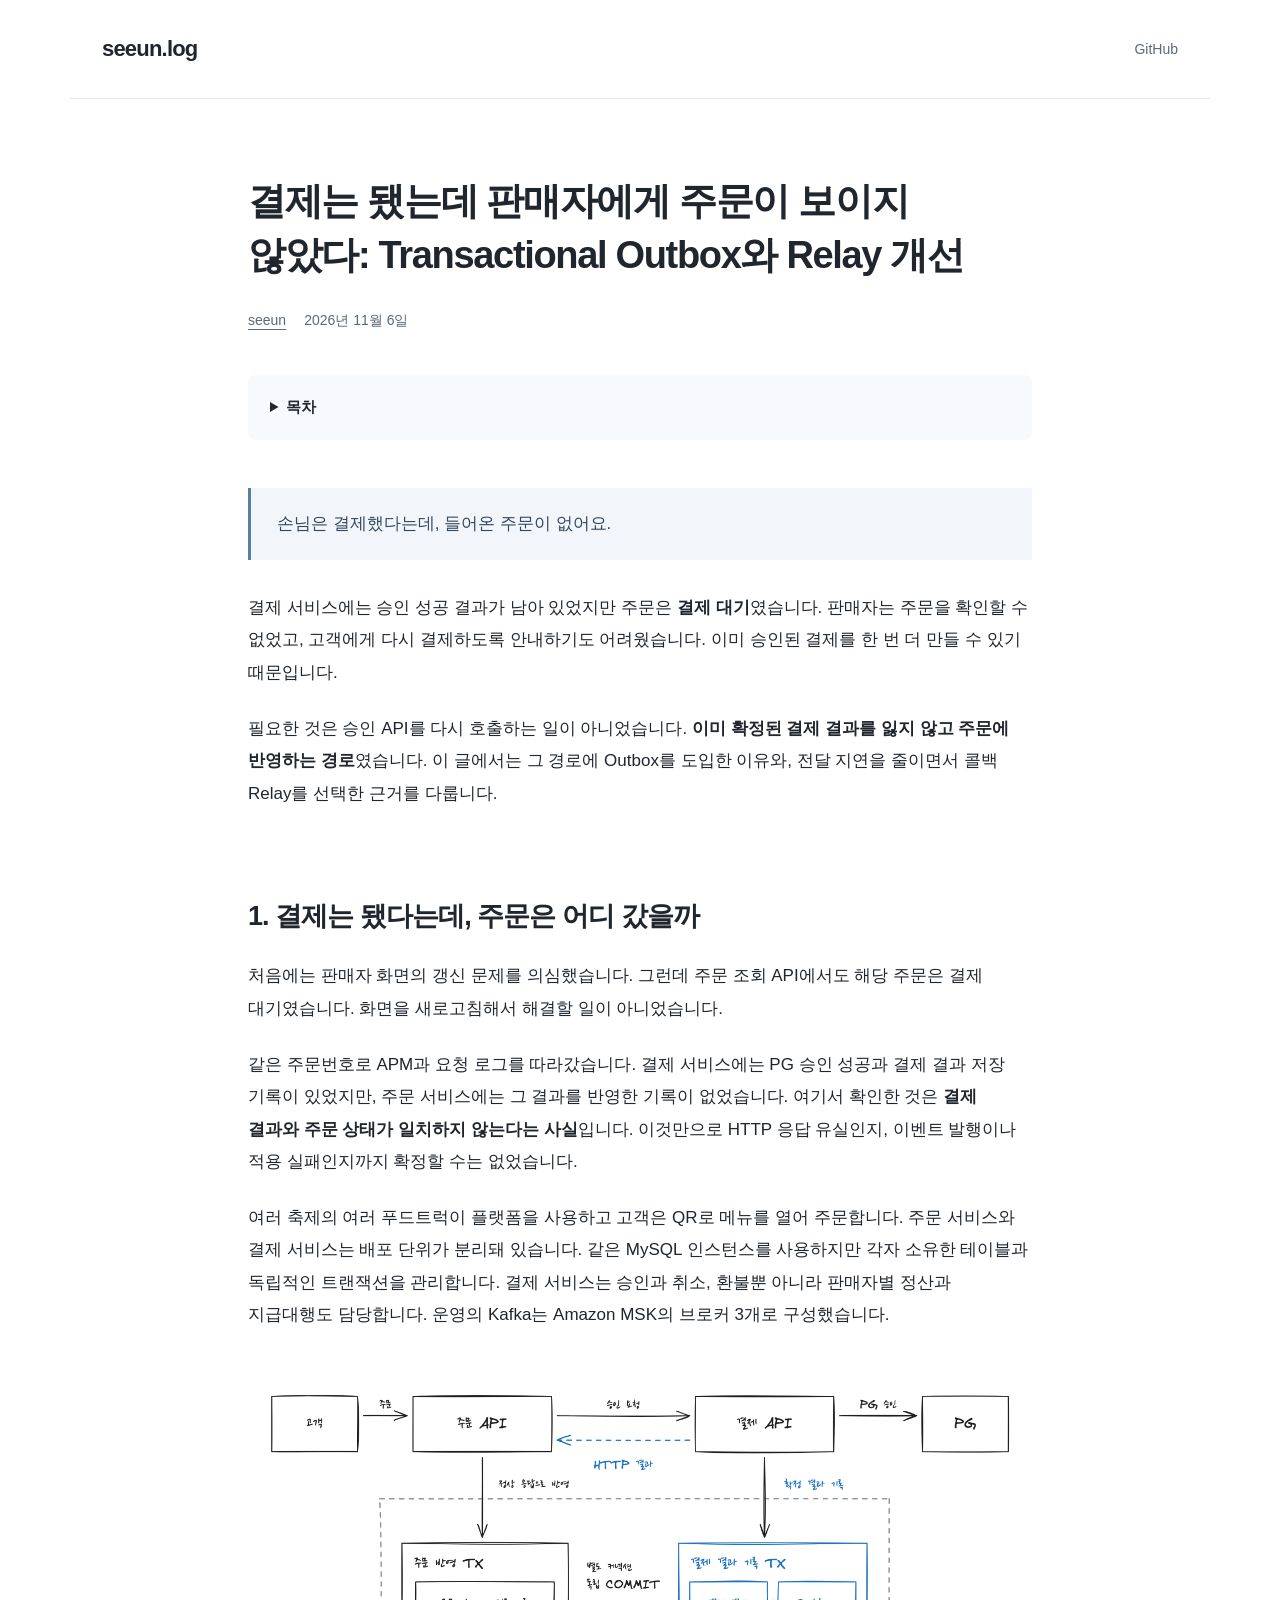
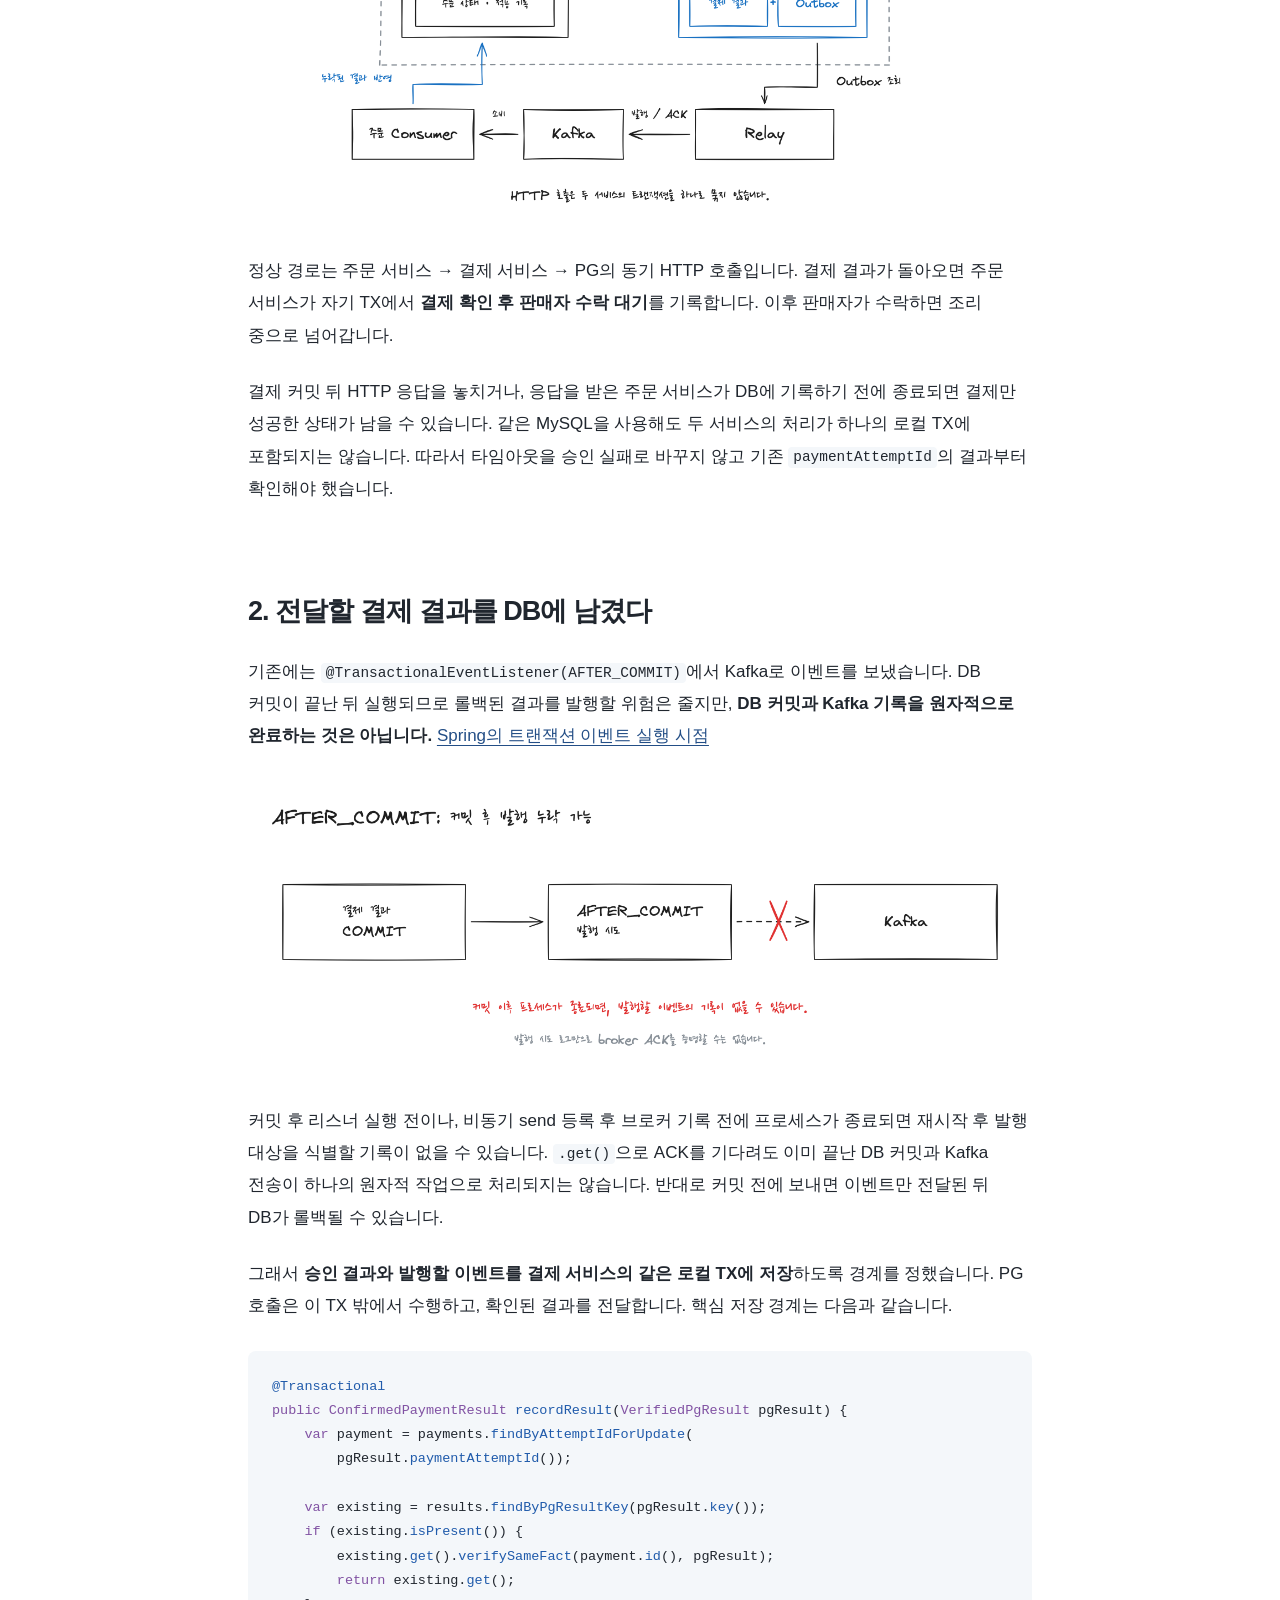
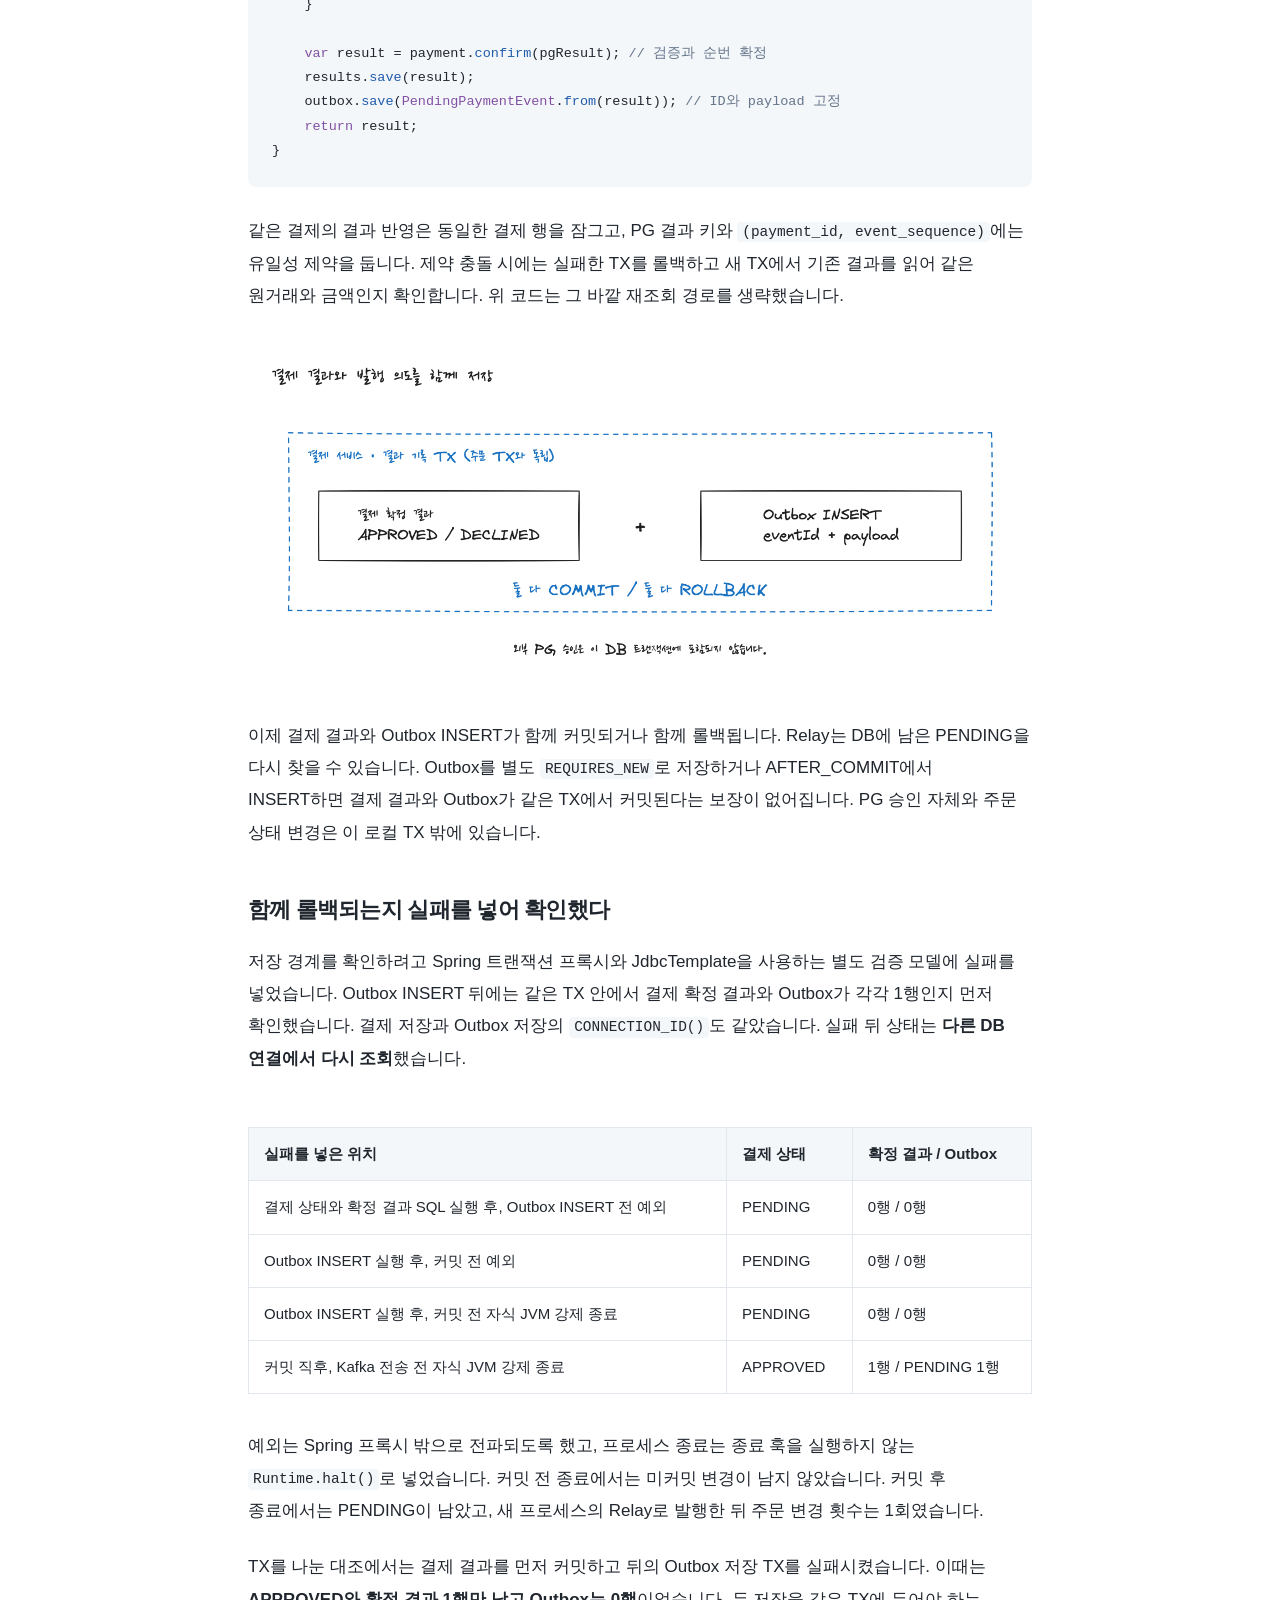
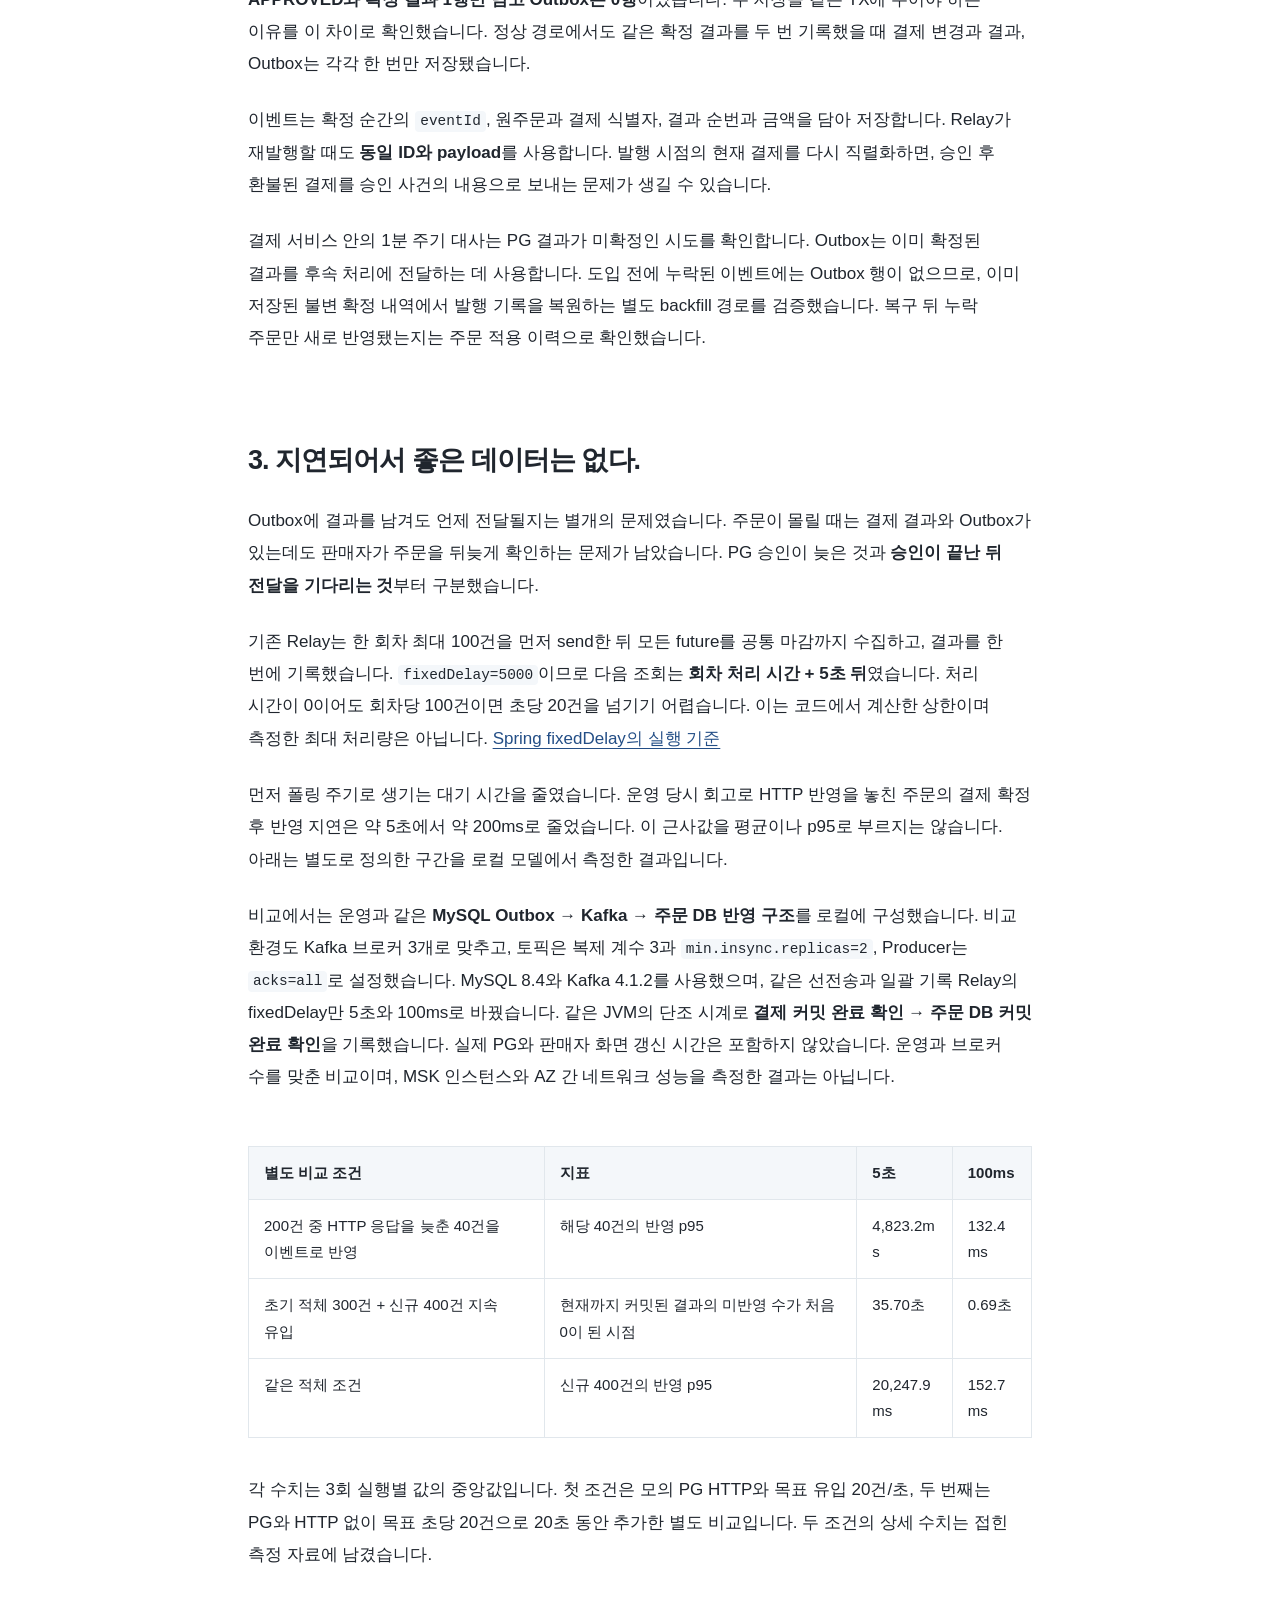
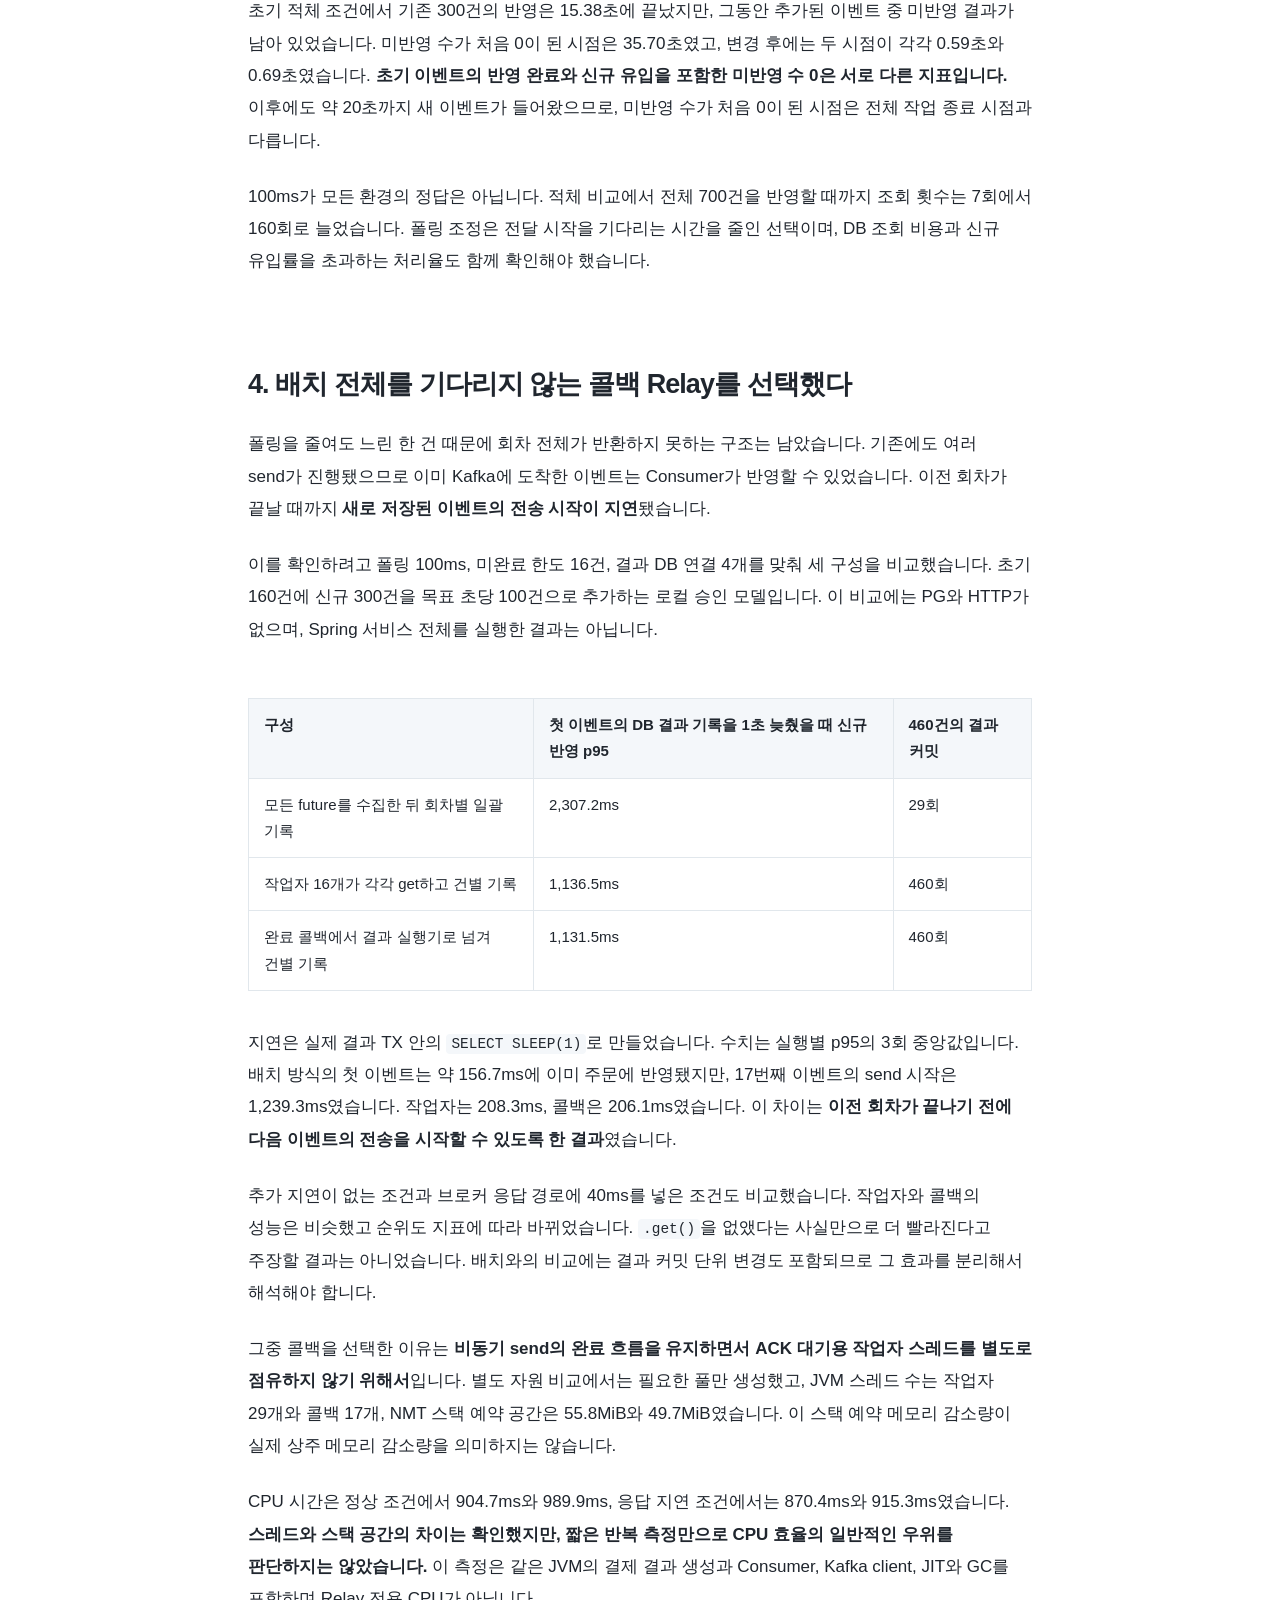
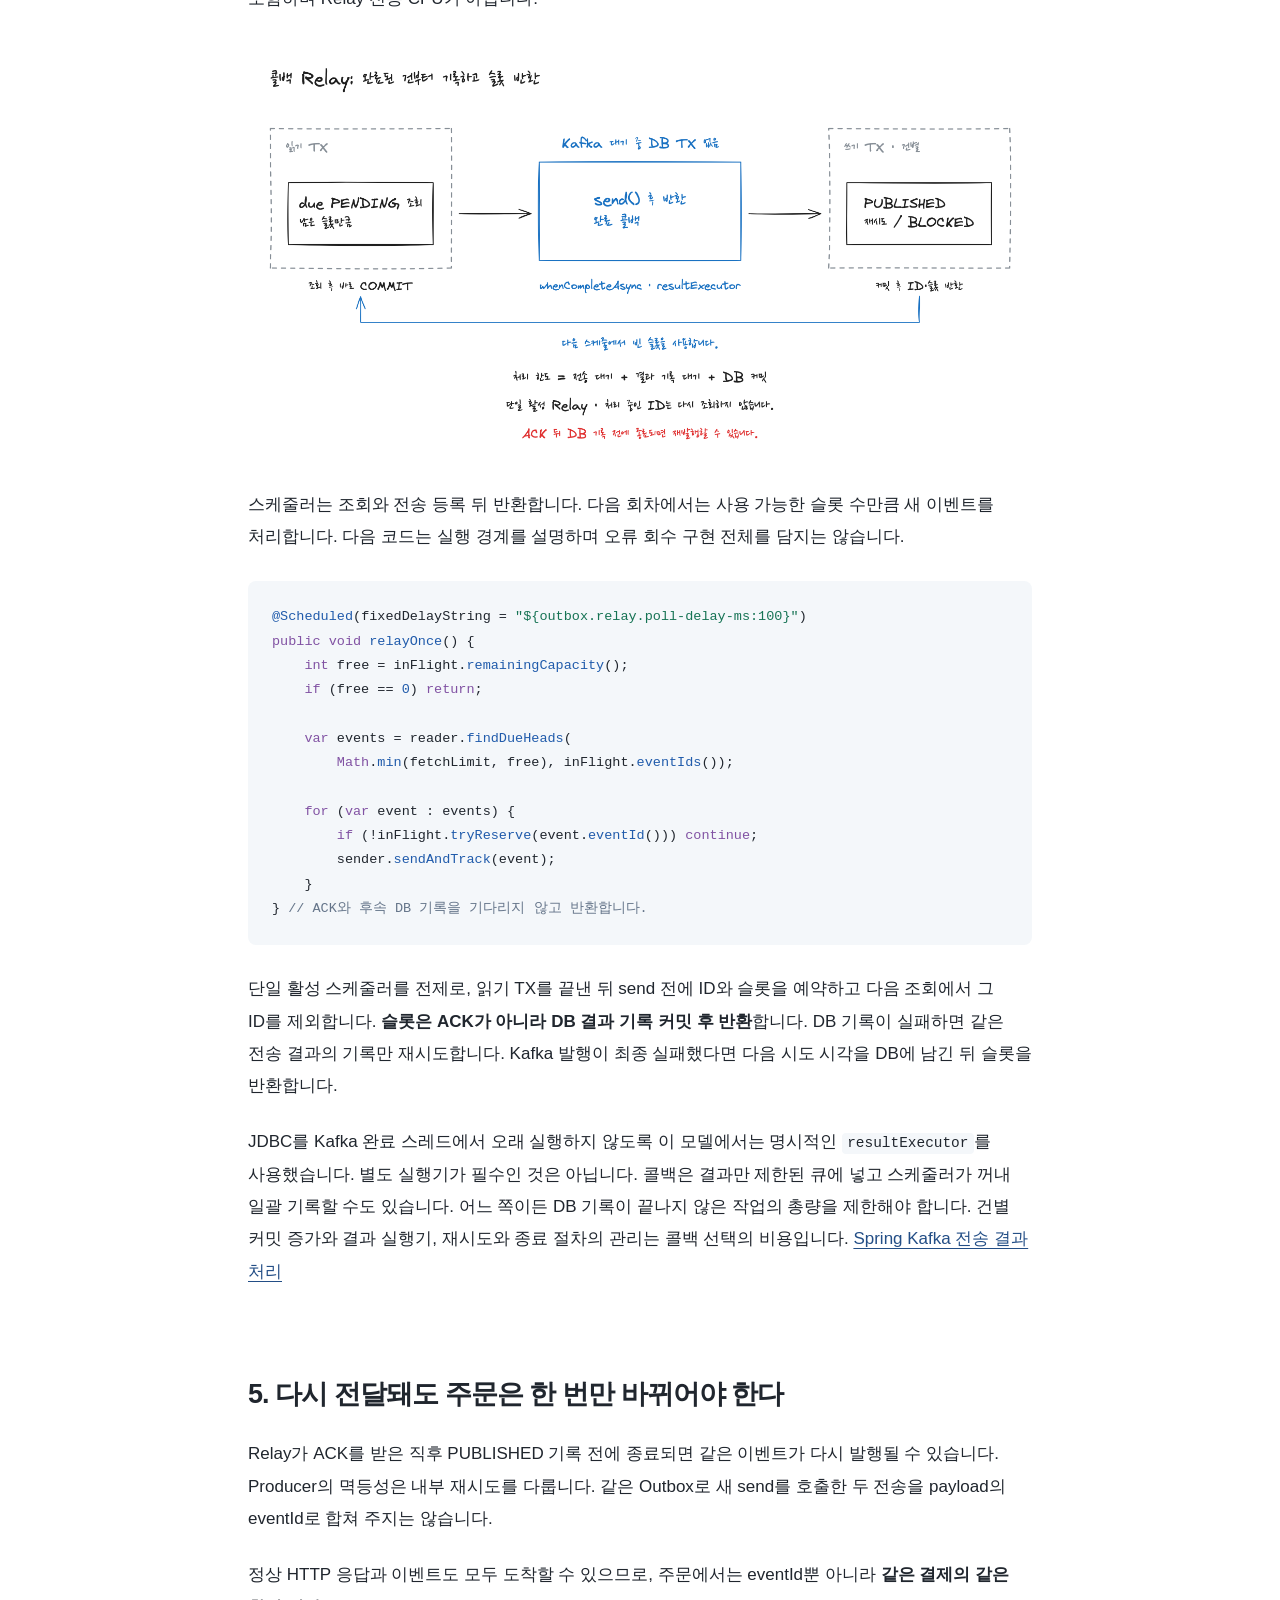
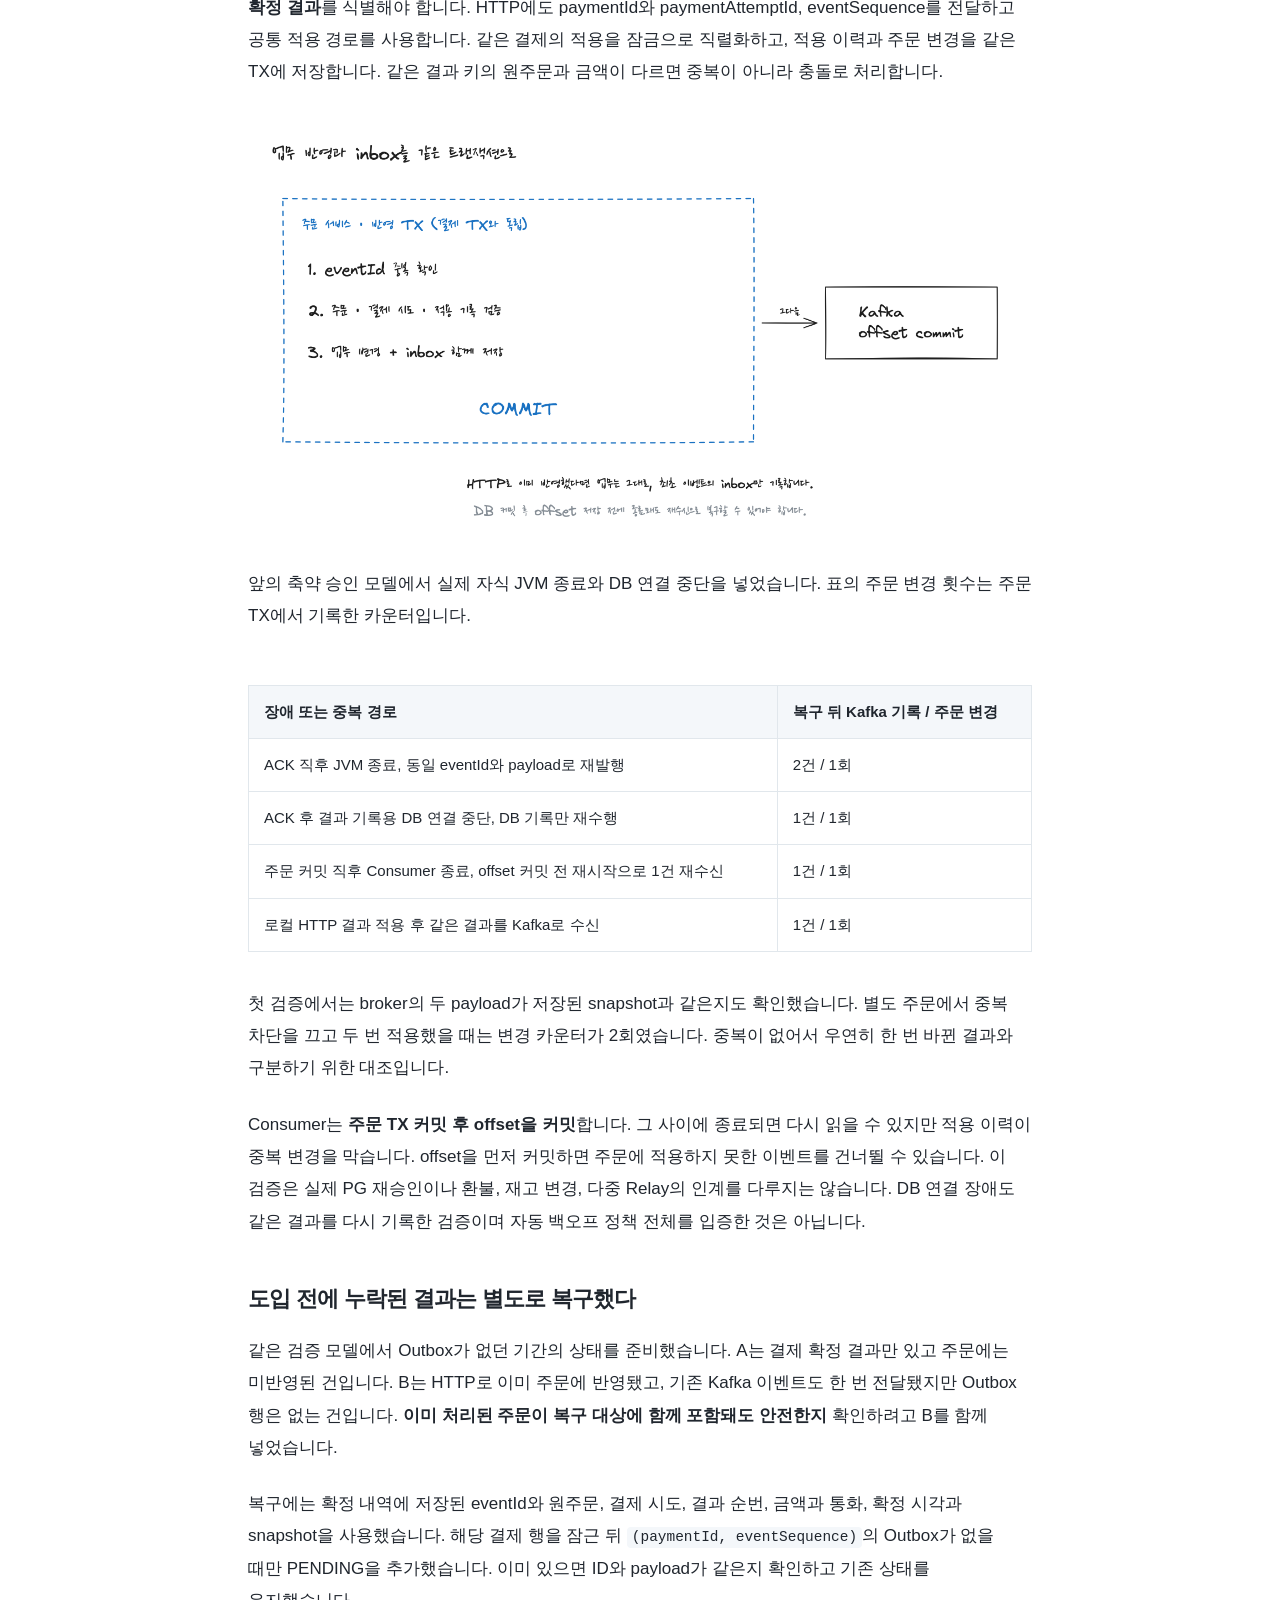
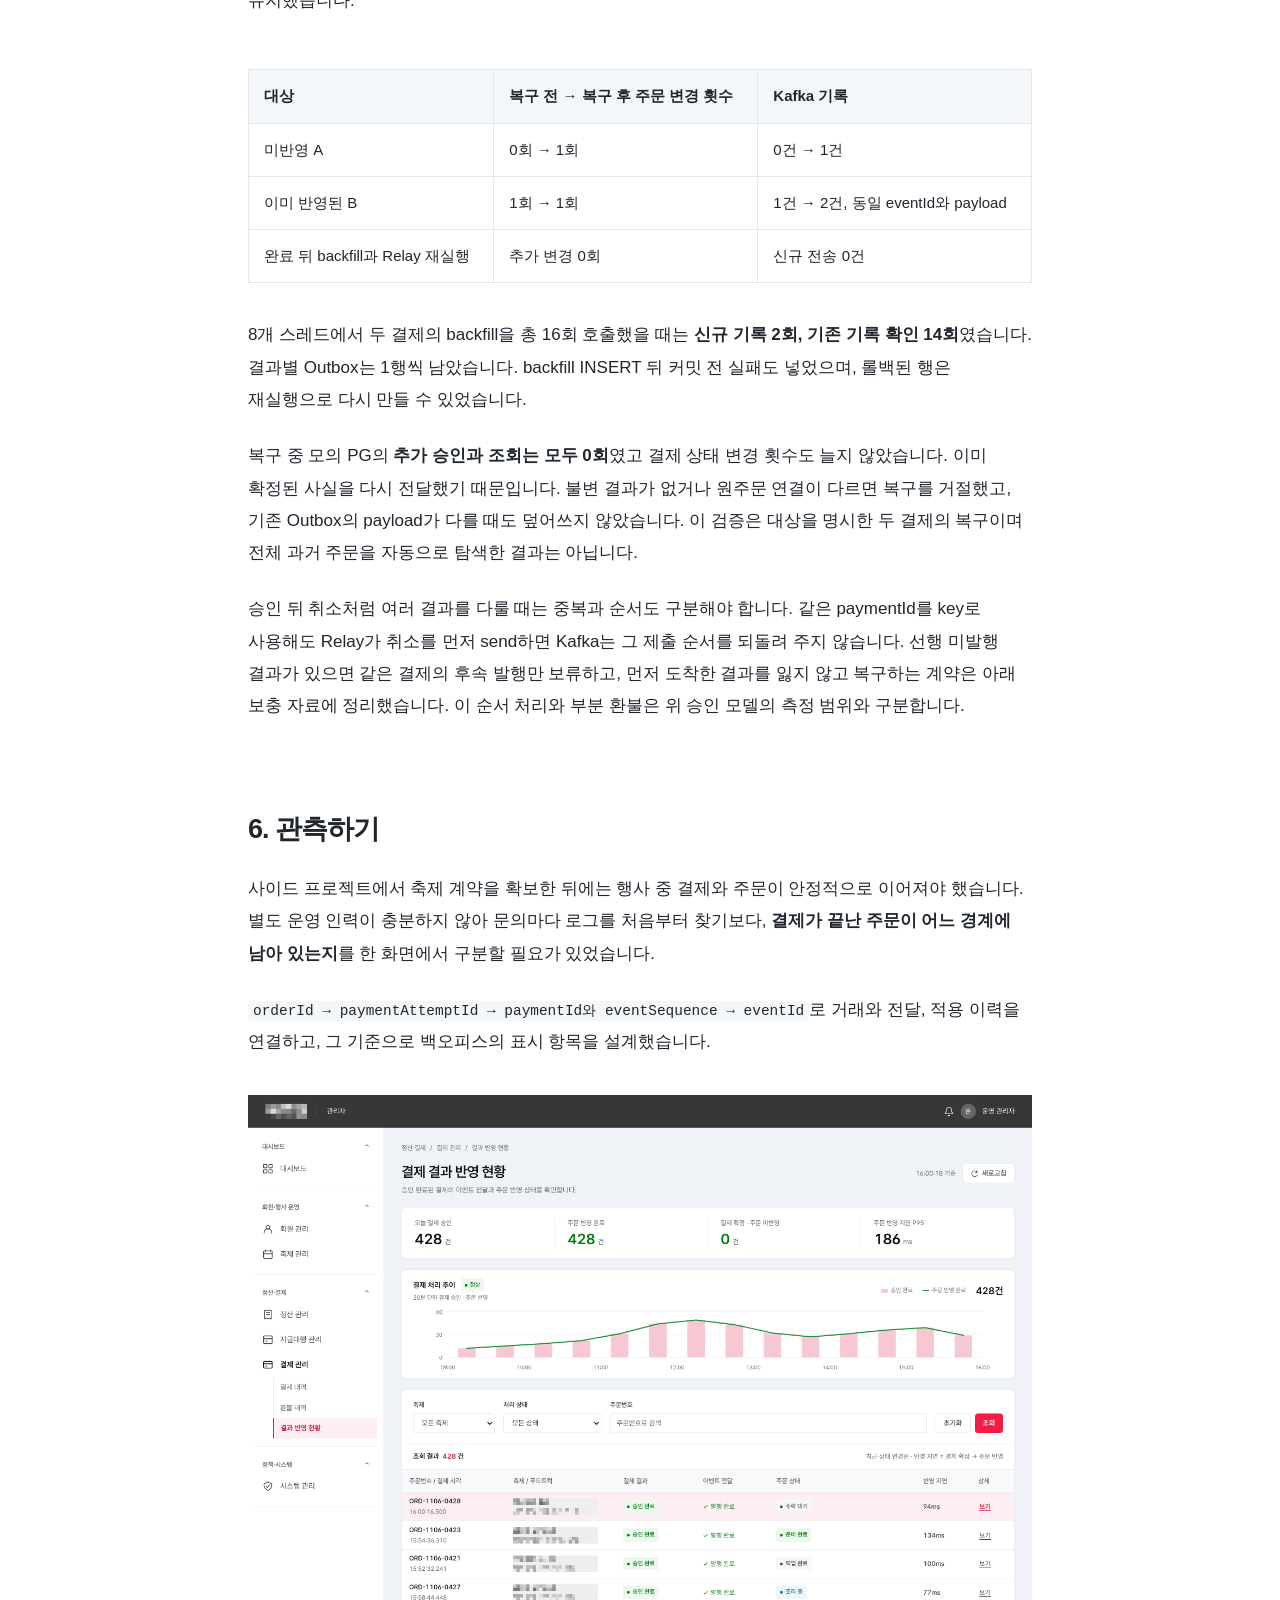
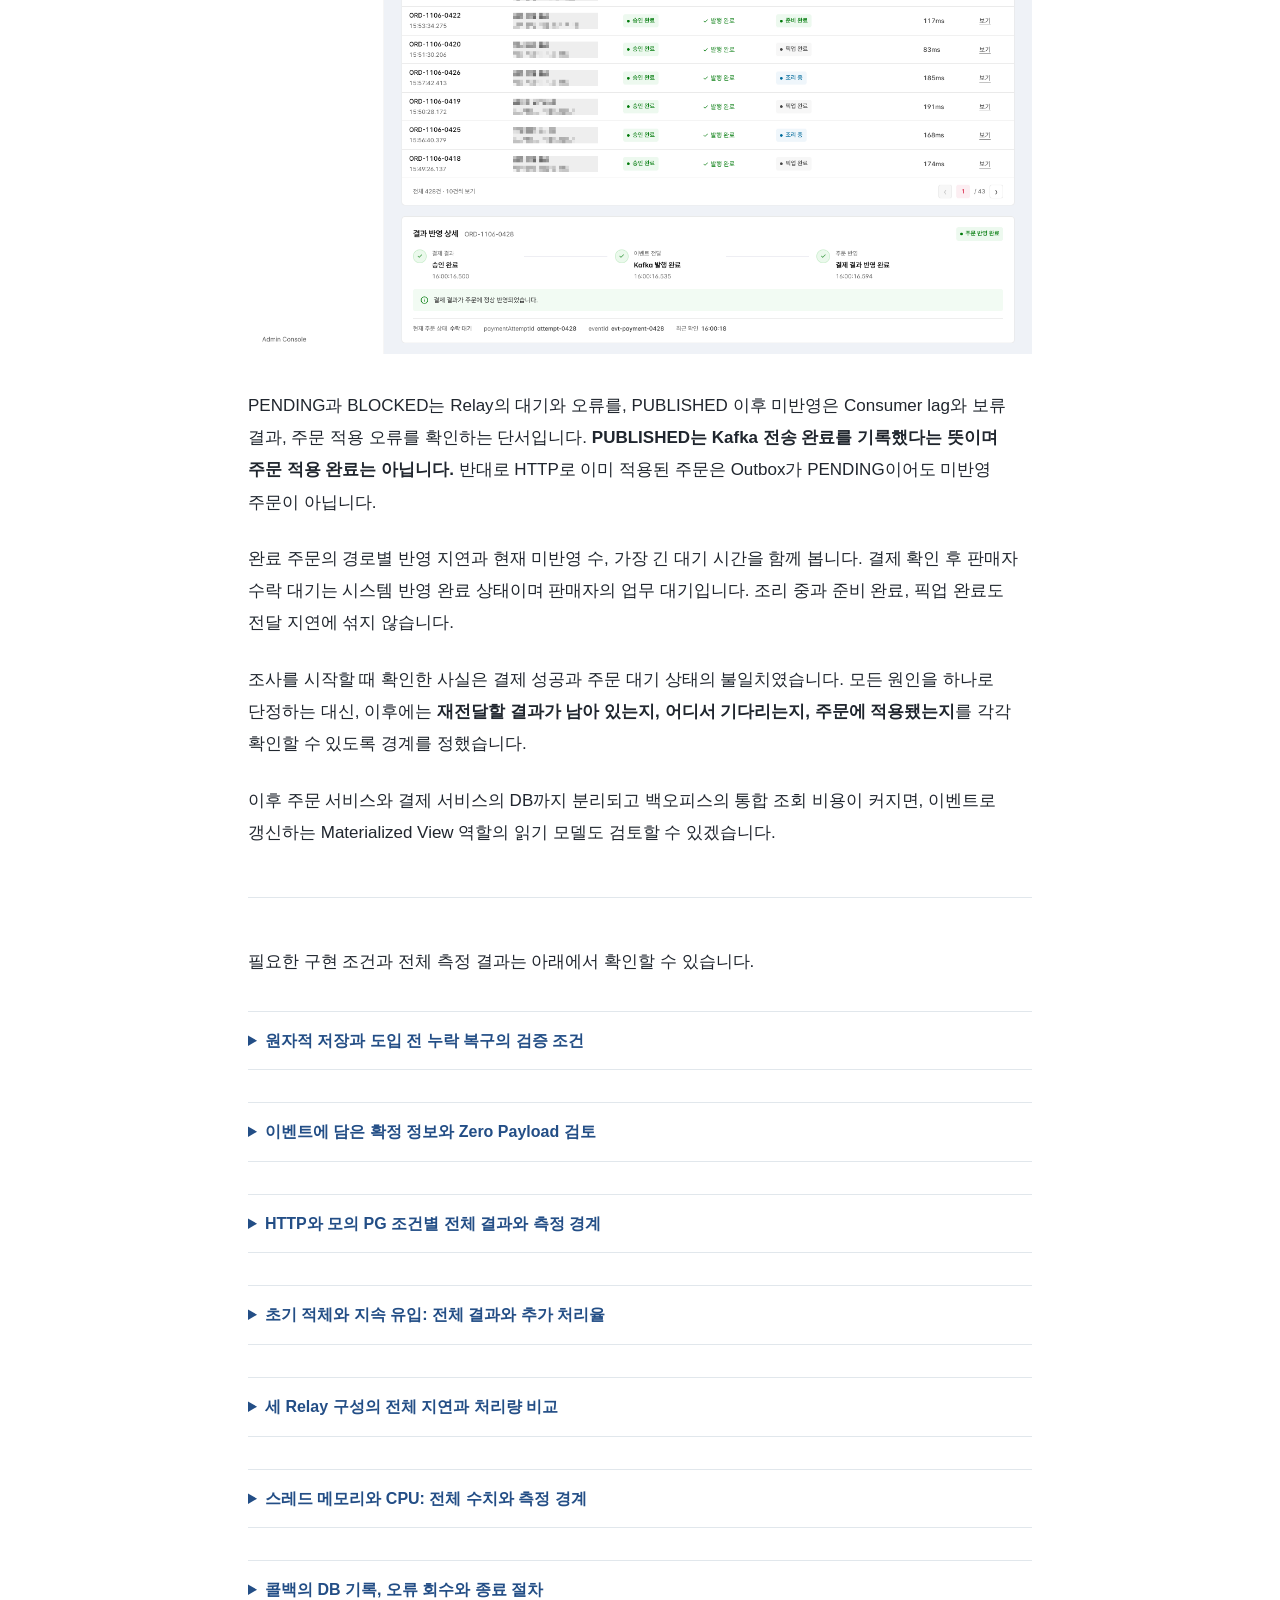
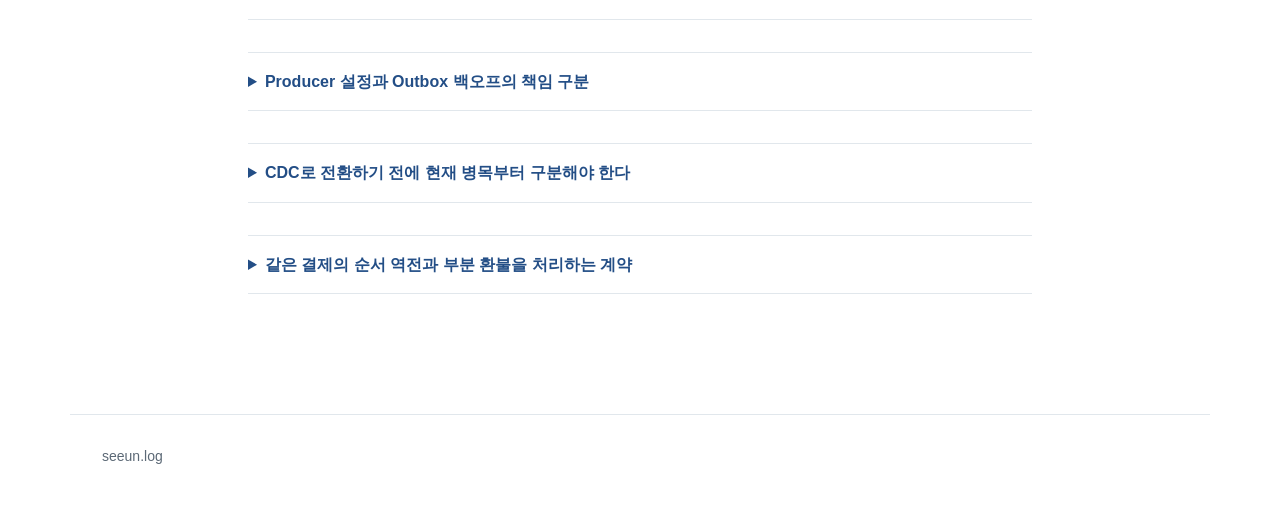
==== commit b8130792: "docs(blog): Outbox 원자성과 기존 누락 복구 검증 보강" ====
--- a/posts/transactional-outbox-relay/index.html
+++ b/posts/transactional-outbox-relay/index.html
@@ -35,8 +35,43 @@
 <p>같은 결제의 결과 반영은 동일한 결제 행을 잠그고, PG 결과 키와 <code class="notranslate">(payment_id, event_sequence)</code>에는 유일성 제약을 둡니다. 제약 충돌 시에는 실패한 TX를 롤백하고 새 TX에서 기존 결과를 읽어 같은 원거래와 금액인지 확인합니다. 위 코드는 그 바깥 재조회 경로를 생략했습니다.</p>
 <p><a target="_blank" rel="noopener noreferrer" href="/assets/posts/transactional-outbox-relay/03-04-atomic-outbox.png"><img src="/assets/posts/transactional-outbox-relay/03-04-atomic-outbox.png" alt="결제 결과와 Outbox의 원자적 저장" style="max-width: 100%;" loading="lazy" decoding="async" width="2832" height="1212"></a></p>
 <p>이제 결제 결과와 Outbox INSERT가 함께 커밋되거나 함께 롤백됩니다. Relay는 DB에 남은 PENDING을 다시 찾을 수 있습니다. Outbox를 별도 <code class="notranslate">REQUIRES_NEW</code>로 저장하거나 AFTER_COMMIT에서 INSERT하면 결제 결과와 Outbox가 같은 TX에서 커밋된다는 보장이 없어집니다. PG 승인 자체와 주문 상태 변경은 이 로컬 TX 밖에 있습니다.</p>
+<h3>함께 롤백되는지 실패를 넣어 확인했다</h3>
+<p>저장 경계를 확인하려고 Spring 트랜잭션 프록시와 JdbcTemplate을 사용하는 별도 검증 모델에 실패를 넣었습니다. Outbox INSERT 뒤에는 같은 TX 안에서 결제 확정 결과와 Outbox가 각각 1행인지 먼저 확인했습니다. 결제 저장과 Outbox 저장의 <code class="notranslate">CONNECTION_ID()</code>도 같았습니다. 실패 뒤 상태는 <strong>다른 DB 연결에서 다시 조회</strong>했습니다.</p>
+<markdown-accessiblity-table><table role="table">
+<thead>
+<tr>
+<th>실패를 넣은 위치</th>
+<th>결제 상태</th>
+<th align="right">확정 결과 / Outbox</th>
+</tr>
+</thead>
+<tbody>
+<tr>
+<td>결제 상태와 확정 결과 SQL 실행 후, Outbox INSERT 전 예외</td>
+<td>PENDING</td>
+<td align="right">0행 / 0행</td>
+</tr>
+<tr>
+<td>Outbox INSERT 실행 후, 커밋 전 예외</td>
+<td>PENDING</td>
+<td align="right">0행 / 0행</td>
+</tr>
+<tr>
+<td>Outbox INSERT 실행 후, 커밋 전 자식 JVM 강제 종료</td>
+<td>PENDING</td>
+<td align="right">0행 / 0행</td>
+</tr>
+<tr>
+<td>커밋 직후, Kafka 전송 전 자식 JVM 강제 종료</td>
+<td>APPROVED</td>
+<td align="right">1행 / PENDING 1행</td>
+</tr>
+</tbody>
+</table></markdown-accessiblity-table>
+<p>예외는 Spring 프록시 밖으로 전파되도록 했고, 프로세스 종료는 종료 훅을 실행하지 않는 <code class="notranslate">Runtime.halt()</code>로 넣었습니다. 커밋 전 종료에서는 미커밋 변경이 남지 않았습니다. 커밋 후 종료에서는 PENDING이 남았고, 새 프로세스의 Relay로 발행한 뒤 주문 변경 횟수는 1회였습니다.</p>
+<p>TX를 나눈 대조에서는 결제 결과를 먼저 커밋하고 뒤의 Outbox 저장 TX를 실패시켰습니다. 이때는 <strong>APPROVED와 확정 결과 1행만 남고 Outbox는 0행</strong>이었습니다. 두 저장을 같은 TX에 두어야 하는 이유를 이 차이로 확인했습니다. 정상 경로에서도 같은 확정 결과를 두 번 기록했을 때 결제 변경과 결과, Outbox는 각각 한 번만 저장됐습니다.</p>
 <p>이벤트는 확정 순간의 <code class="notranslate">eventId</code>, 원주문과 결제 식별자, 결과 순번과 금액을 담아 저장합니다. Relay가 재발행할 때도 <strong>동일 ID와 payload</strong>를 사용합니다. 발행 시점의 현재 결제를 다시 직렬화하면, 승인 후 환불된 결제를 승인 사건의 내용으로 보내는 문제가 생길 수 있습니다.</p>
-<p>결제 서비스 안의 1분 주기 대사는 PG 결과가 미확정인 시도를 확인합니다. Outbox는 이미 확정된 결과를 후속 처리에 전달하는 데 사용합니다. 도입 전에 누락된 이벤트에는 Outbox 행이 없으므로, 당시의 불변 확정 내역과 주문 적용 이력을 대조하는 별도 복구가 필요합니다. Outbox 도입만으로 과거에 누락된 이벤트가 자동 복구되는 것은 아닙니다.</p>
+<p>결제 서비스 안의 1분 주기 대사는 PG 결과가 미확정인 시도를 확인합니다. Outbox는 이미 확정된 결과를 후속 처리에 전달하는 데 사용합니다. 도입 전에 누락된 이벤트에는 Outbox 행이 없으므로, 이미 저장된 불변 확정 내역에서 발행 기록을 복원하는 별도 backfill 경로를 검증했습니다. 복구 뒤 누락 주문만 새로 반영됐는지는 주문 적용 이력으로 확인했습니다.</p>
 <h2 id="section-3">3. 지연되어서 좋은 데이터는 없다.</h2>
 <p>Outbox에 결과를 남겨도 언제 전달될지는 별개의 문제였습니다. 주문이 몰릴 때는 결제 결과와 Outbox가 있는데도 판매자가 주문을 뒤늦게 확인하는 문제가 남았습니다. PG 승인이 늦은 것과 <strong>승인이 끝난 뒤 전달을 기다리는 것</strong>부터 구분했습니다.</p>
 <p>기존 Relay는 한 회차 최대 100건을 먼저 send한 뒤 모든 future를 공통 마감까지 수집하고, 결과를 한 번에 기록했습니다. <code class="notranslate">fixedDelay=5000</code>이므로 다음 조회는 <strong>회차 처리 시간 + 5초 뒤</strong>였습니다. 처리 시간이 0이어도 회차당 100건이면 초당 20건을 넘기기 어렵습니다. 이는 코드에서 계산한 상한이며 측정한 최대 처리량은 아닙니다. <a href="https://docs.spring.io/spring-framework/reference/integration/scheduling.html" rel="nofollow">Spring fixedDelay의 실행 기준</a></p>
@@ -158,6 +193,37 @@
 </table></markdown-accessiblity-table>
 <p>첫 검증에서는 broker의 두 payload가 저장된 snapshot과 같은지도 확인했습니다. 별도 주문에서 중복 차단을 끄고 두 번 적용했을 때는 변경 카운터가 2회였습니다. 중복이 없어서 우연히 한 번 바뀐 결과와 구분하기 위한 대조입니다.</p>
 <p>Consumer는 <strong>주문 TX 커밋 후 offset을 커밋</strong>합니다. 그 사이에 종료되면 다시 읽을 수 있지만 적용 이력이 중복 변경을 막습니다. offset을 먼저 커밋하면 주문에 적용하지 못한 이벤트를 건너뛸 수 있습니다. 이 검증은 실제 PG 재승인이나 환불, 재고 변경, 다중 Relay의 인계를 다루지는 않습니다. DB 연결 장애도 같은 결과를 다시 기록한 검증이며 자동 백오프 정책 전체를 입증한 것은 아닙니다.</p>
+<h3>도입 전에 누락된 결과는 별도로 복구했다</h3>
+<p>같은 검증 모델에서 Outbox가 없던 기간의 상태를 준비했습니다. A는 결제 확정 결과만 있고 주문에는 미반영된 건입니다. B는 HTTP로 이미 주문에 반영됐고, 기존 Kafka 이벤트도 한 번 전달됐지만 Outbox 행은 없는 건입니다. <strong>이미 처리된 주문이 복구 대상에 함께 포함돼도 안전한지</strong> 확인하려고 B를 함께 넣었습니다.</p>
+<p>복구에는 확정 내역에 저장된 eventId와 원주문, 결제 시도, 결과 순번, 금액과 통화, 확정 시각과 snapshot을 사용했습니다. 해당 결제 행을 잠근 뒤 <code class="notranslate">(paymentId, eventSequence)</code>의 Outbox가 없을 때만 PENDING을 추가했습니다. 이미 있으면 ID와 payload가 같은지 확인하고 기존 상태를 유지했습니다.</p>
+<markdown-accessiblity-table><table role="table">
+<thead>
+<tr>
+<th>대상</th>
+<th align="right">복구 전 → 복구 후 주문 변경 횟수</th>
+<th align="right">Kafka 기록</th>
+</tr>
+</thead>
+<tbody>
+<tr>
+<td>미반영 A</td>
+<td align="right">0회 → 1회</td>
+<td align="right">0건 → 1건</td>
+</tr>
+<tr>
+<td>이미 반영된 B</td>
+<td align="right">1회 → 1회</td>
+<td align="right">1건 → 2건, 동일 eventId와 payload</td>
+</tr>
+<tr>
+<td>완료 뒤 backfill과 Relay 재실행</td>
+<td align="right">추가 변경 0회</td>
+<td align="right">신규 전송 0건</td>
+</tr>
+</tbody>
+</table></markdown-accessiblity-table>
+<p>8개 스레드에서 두 결제의 backfill을 총 16회 호출했을 때는 <strong>신규 기록 2회, 기존 기록 확인 14회</strong>였습니다. 결과별 Outbox는 1행씩 남았습니다. backfill INSERT 뒤 커밋 전 실패도 넣었으며, 롤백된 행은 재실행으로 다시 만들 수 있었습니다.</p>
+<p>복구 중 모의 PG의 <strong>추가 승인과 조회는 모두 0회</strong>였고 결제 상태 변경 횟수도 늘지 않았습니다. 이미 확정된 사실을 다시 전달했기 때문입니다. 불변 결과가 없거나 원주문 연결이 다르면 복구를 거절했고, 기존 Outbox의 payload가 다를 때도 덮어쓰지 않았습니다. 이 검증은 대상을 명시한 두 결제의 복구이며 전체 과거 주문을 자동으로 탐색한 결과는 아닙니다.</p>
 <p>승인 뒤 취소처럼 여러 결과를 다룰 때는 중복과 순서도 구분해야 합니다. 같은 paymentId를 key로 사용해도 Relay가 취소를 먼저 send하면 Kafka는 그 제출 순서를 되돌려 주지 않습니다. 선행 미발행 결과가 있으면 같은 결제의 후속 발행만 보류하고, 먼저 도착한 결과를 잃지 않고 복구하는 계약은 아래 보충 자료에 정리했습니다. 이 순서 처리와 부분 환불은 위 승인 모델의 측정 범위와 구분합니다.</p>
 <h2 id="section-6">6. 관측하기</h2>
 <p>사이드 프로젝트에서 축제 계약을 확보한 뒤에는 행사 중 결제와 주문이 안정적으로 이어져야 했습니다. 별도 운영 인력이 충분하지 않아 문의마다 로그를 처음부터 찾기보다, <strong>결제가 끝난 주문이 어느 경계에 남아 있는지</strong>를 한 화면에서 구분할 필요가 있었습니다.</p>
@@ -169,6 +235,13 @@
 <p>이후 주문 서비스와 결제 서비스의 DB까지 분리되고 백오피스의 통합 조회 비용이 커지면, 이벤트로 갱신하는 Materialized View 역할의 읽기 모델도 검토할 수 있겠습니다.</p>
 <hr>
 <p>필요한 구현 조건과 전체 측정 결과는 아래에서 확인할 수 있습니다.</p>
+<details>
+<summary>원자적 저장과 도입 전 누락 복구의 검증 조건</summary>
+<p>원자성과 backfill 검증에는 별도 MySQL 8.4, Kafka 4.1.2 브로커 3개와 복제 계수 3, min ISR 2, <code class="notranslate">acks=all</code>을 사용했습니다. Spring 6.2.5의 <code class="notranslate">@EnableTransactionManagement</code>로 생성한 프록시 빈을 외부에서 호출하고, <code class="notranslate">DataSourceTransactionManager</code>와 JdbcTemplate으로 결제 데이터와 Outbox를 같은 트랜잭션 연결에 저장했습니다. 내부 체크포인트에서는 트랜잭션 활성 여부와 연결 ID, 실제 INSERT 결과를 확인했습니다. <a href="https://docs.spring.io/spring-framework/reference/data-access/jdbc/connections.html" rel="nofollow">Spring의 JDBC 트랜잭션 연결 관리</a></p>
+<p>예외는 unchecked exception을 사용했습니다. 자식 JVM의 커밋 전 종료는 Outbox INSERT 직후에, 커밋 후 종료는 Spring의 <code class="notranslate">afterCommit()</code> 콜백에서 수행했습니다. 후자의 콜백은 종료 시점을 고정하기 위한 장치이며 Kafka 발행을 수행하지 않았습니다. 따라서 커밋 뒤 발행되지 않은 PENDING을 다음 실행이 다시 찾는 경계를 확인할 수 있었습니다. <a href="https://docs.spring.io/spring-framework/reference/data-access/transaction/declarative/rolling-back.html" rel="nofollow">Spring의 롤백 규칙</a></p>
+<p>복구 대상의 확정 내역에는 결과별 eventId와 불변 snapshot이 이미 남아 있다는 전제를 두었습니다. Outbox가 없다는 이유로 새로운 사건 ID를 만들거나 현재 결제를 승인 이벤트로 다시 직렬화하지 않았습니다. B의 기존 Kafka 기록과 backfill 뒤 기록은 payload 문자열도 같았습니다. 주문 적용은 HTTP와 Kafka 모두 같은 업무 적용 경로를 거쳐, 적용 이력과 주문 변경을 주문 DB의 별도 TX에 저장했습니다.</p>
+<p>복구는 원주문과 결제 시도, 순번과 금액, 통화를 검증한 뒤 결제 행 잠금과 결과별 유일성 제약 안에서 수행했습니다. 기존 PUBLISHED를 PENDING으로 되돌리지 않았으며 완료 뒤 다시 실행한 Relay의 신규 전송은 0건이었습니다. 원본이 없거나 충돌하면 추정하지 않고 중단했습니다. 복구 대상을 고르는 전체 기간 조회와 페이징, 대규모 backfill의 진행 관리, 실제 PG나 운영 서비스 전체의 동작은 이 검증에 포함하지 않았습니다. 앞의 63회 지연 및 자원 측정과도 별도의 검증입니다.</p>
+</details>
 <details>
 <summary>이벤트에 담은 확정 정보와 Zero Payload 검토</summary>
 <h3>이벤트는 현재 상태가 아니라 확정된 사실을 전달한다</h3>
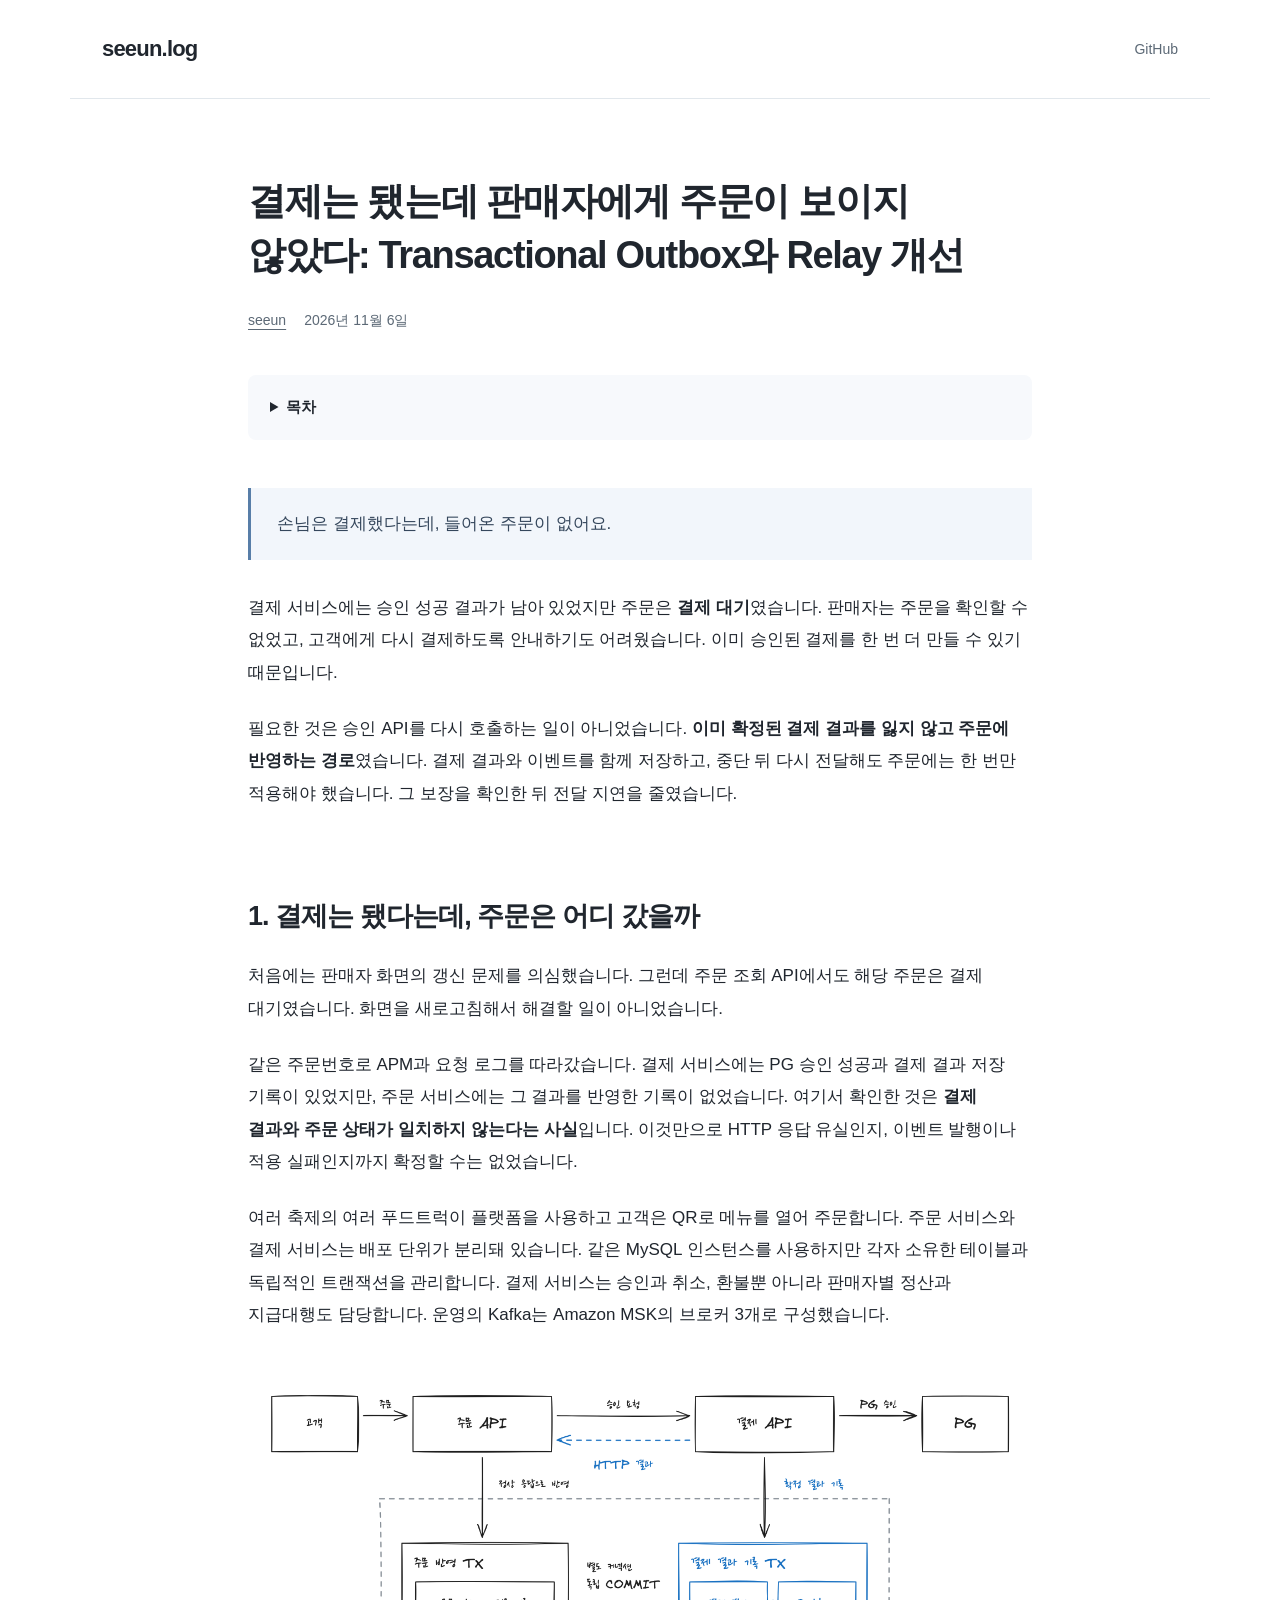
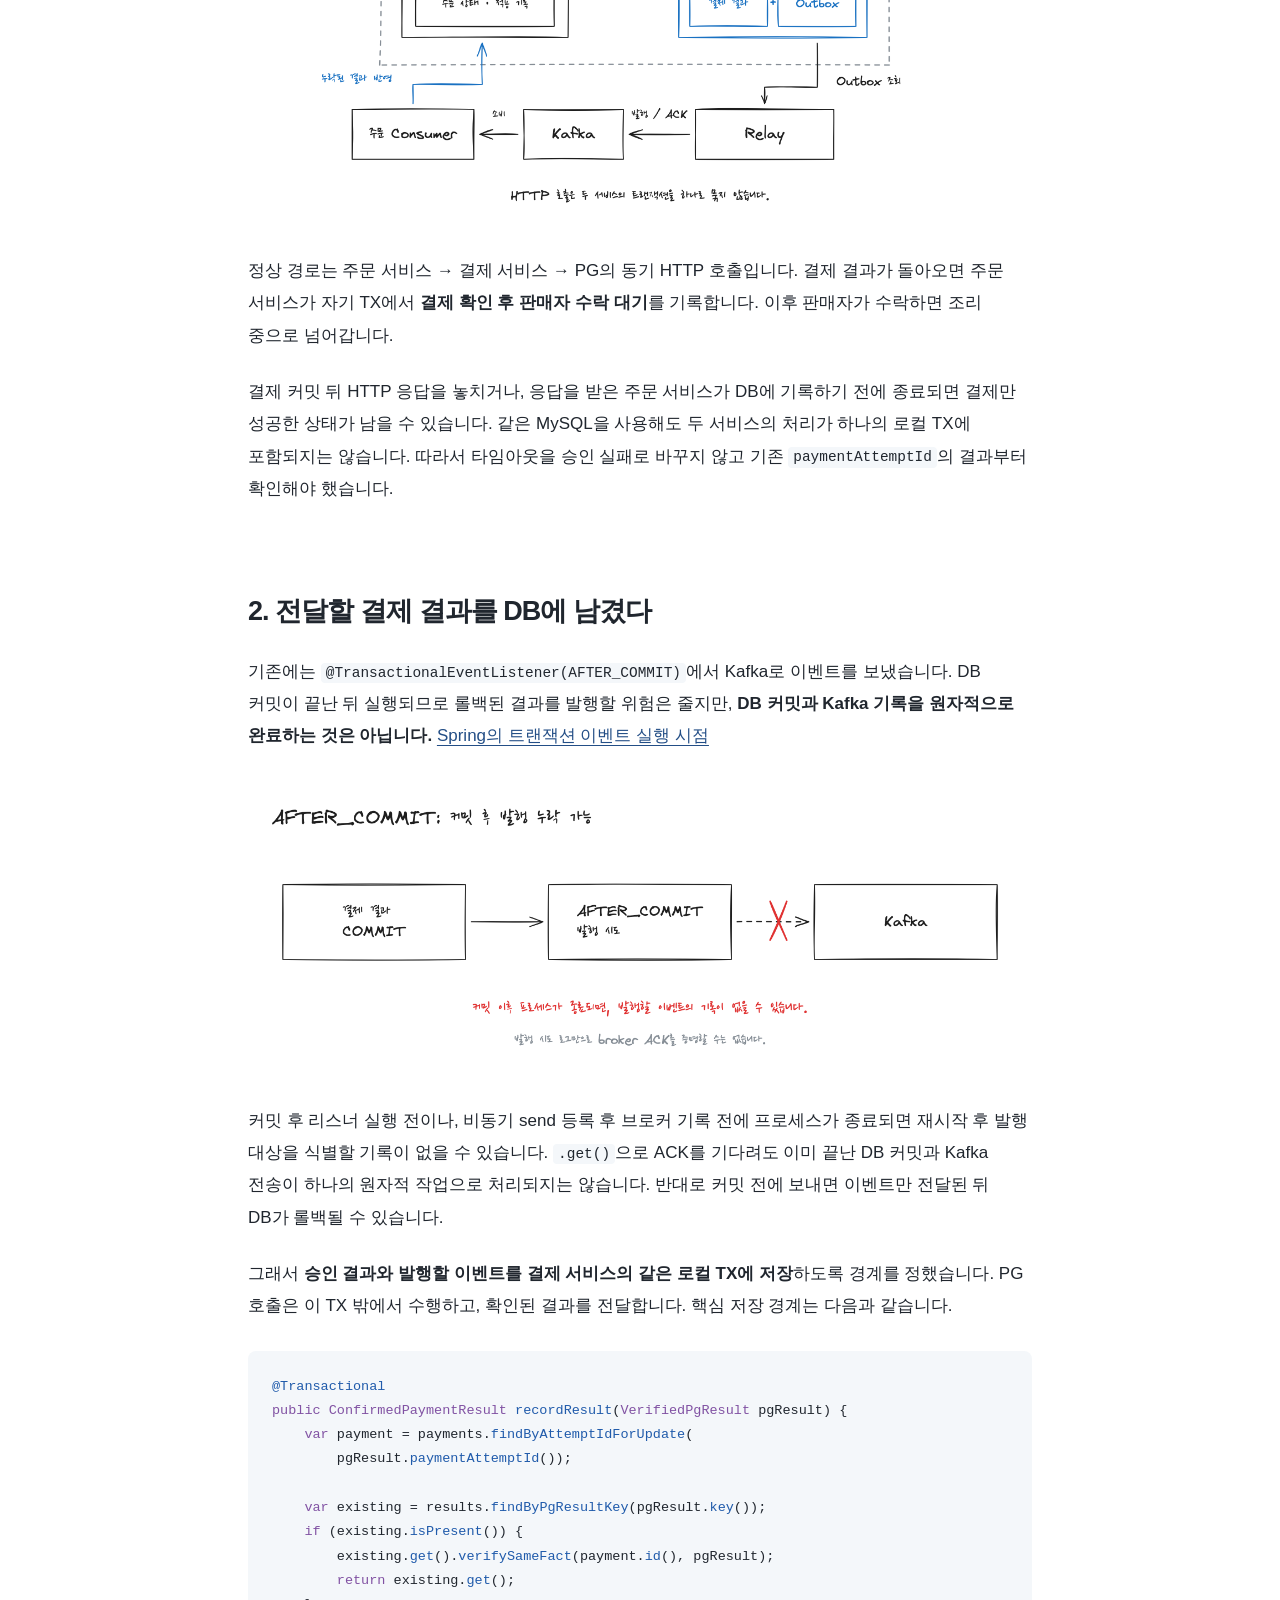
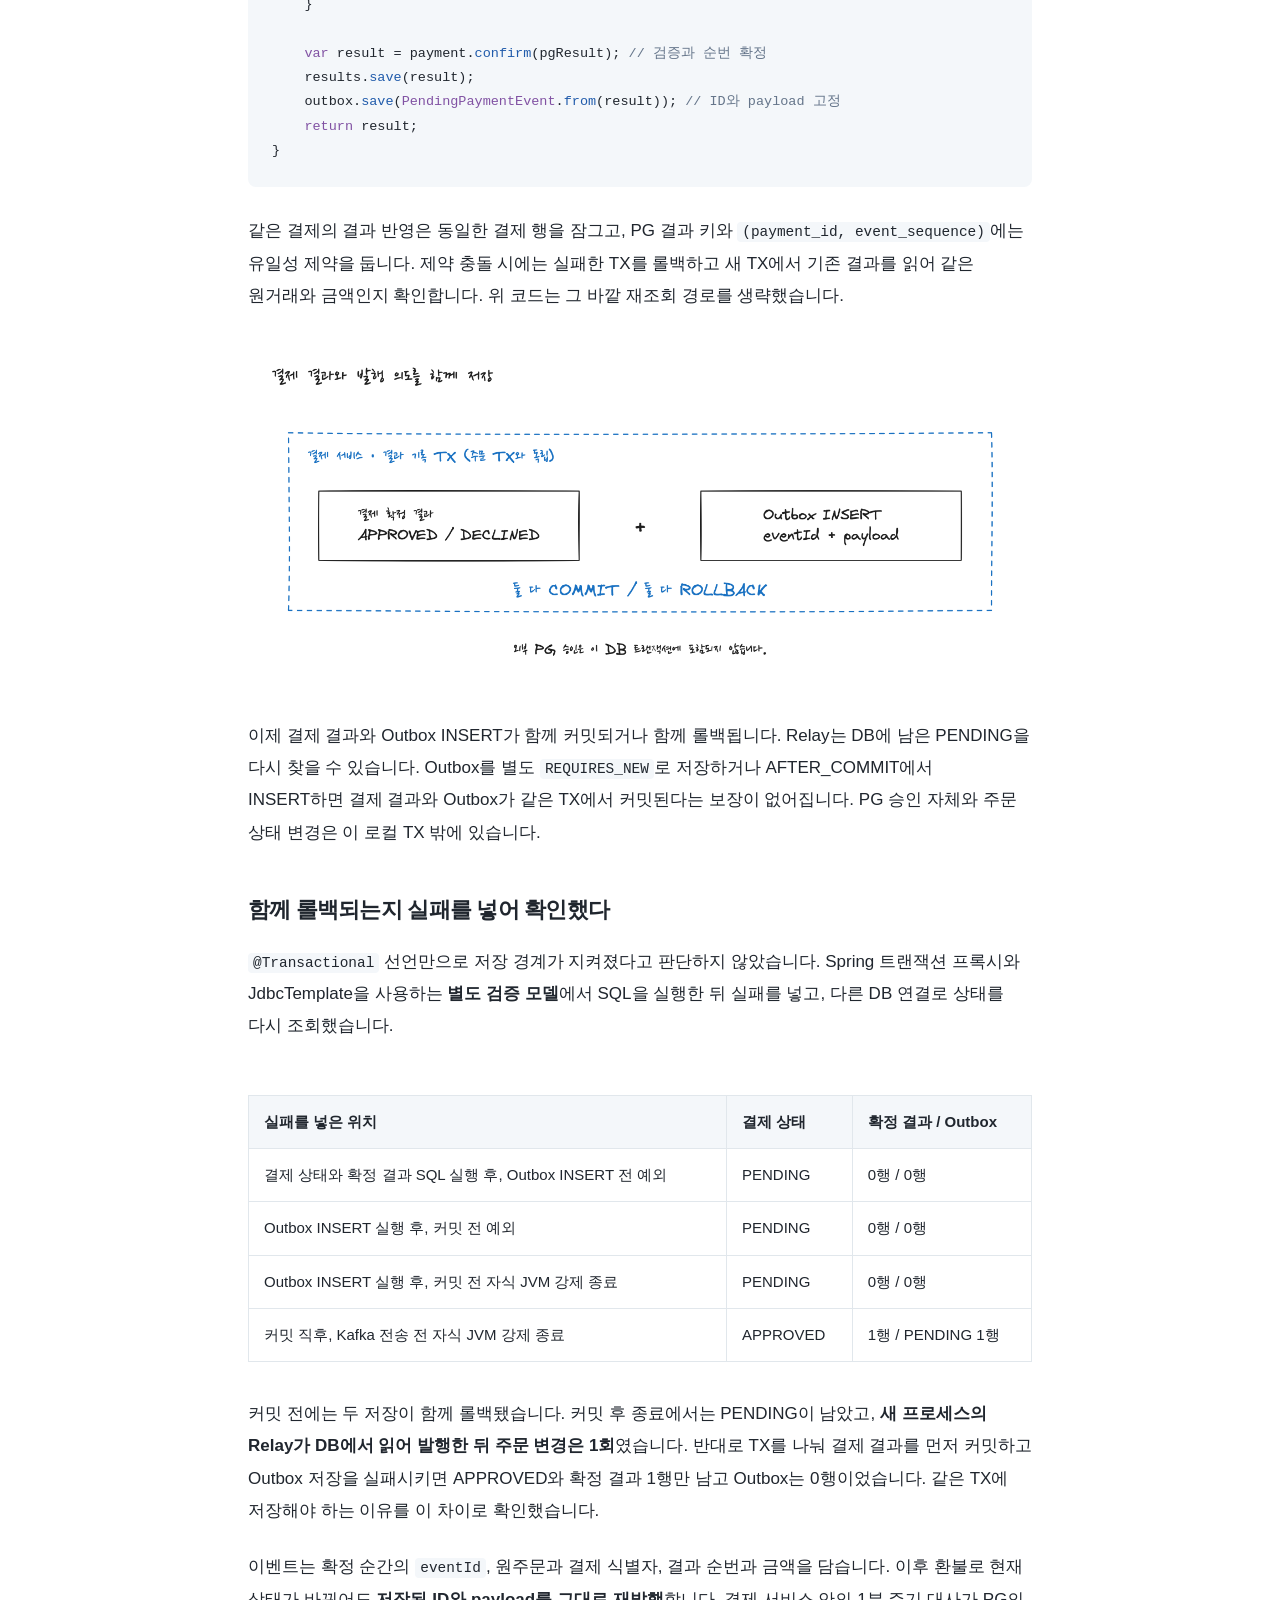
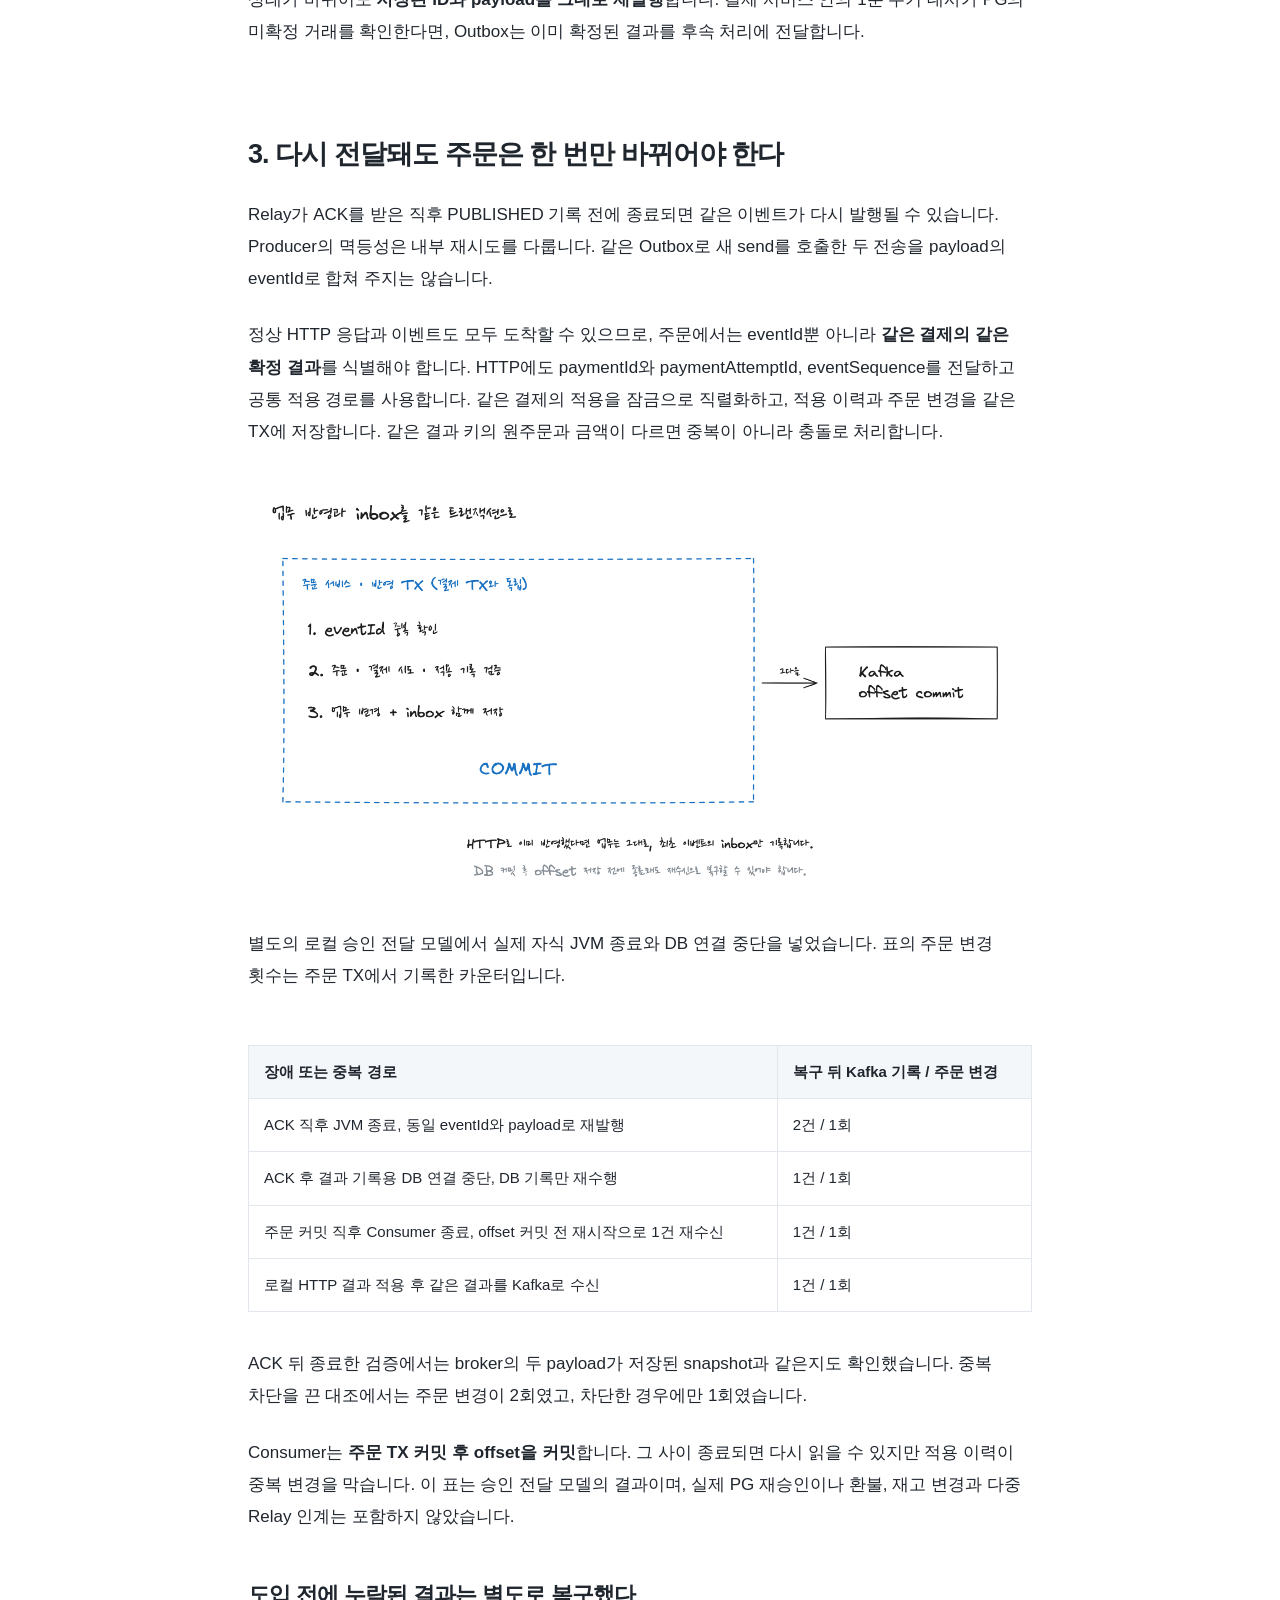
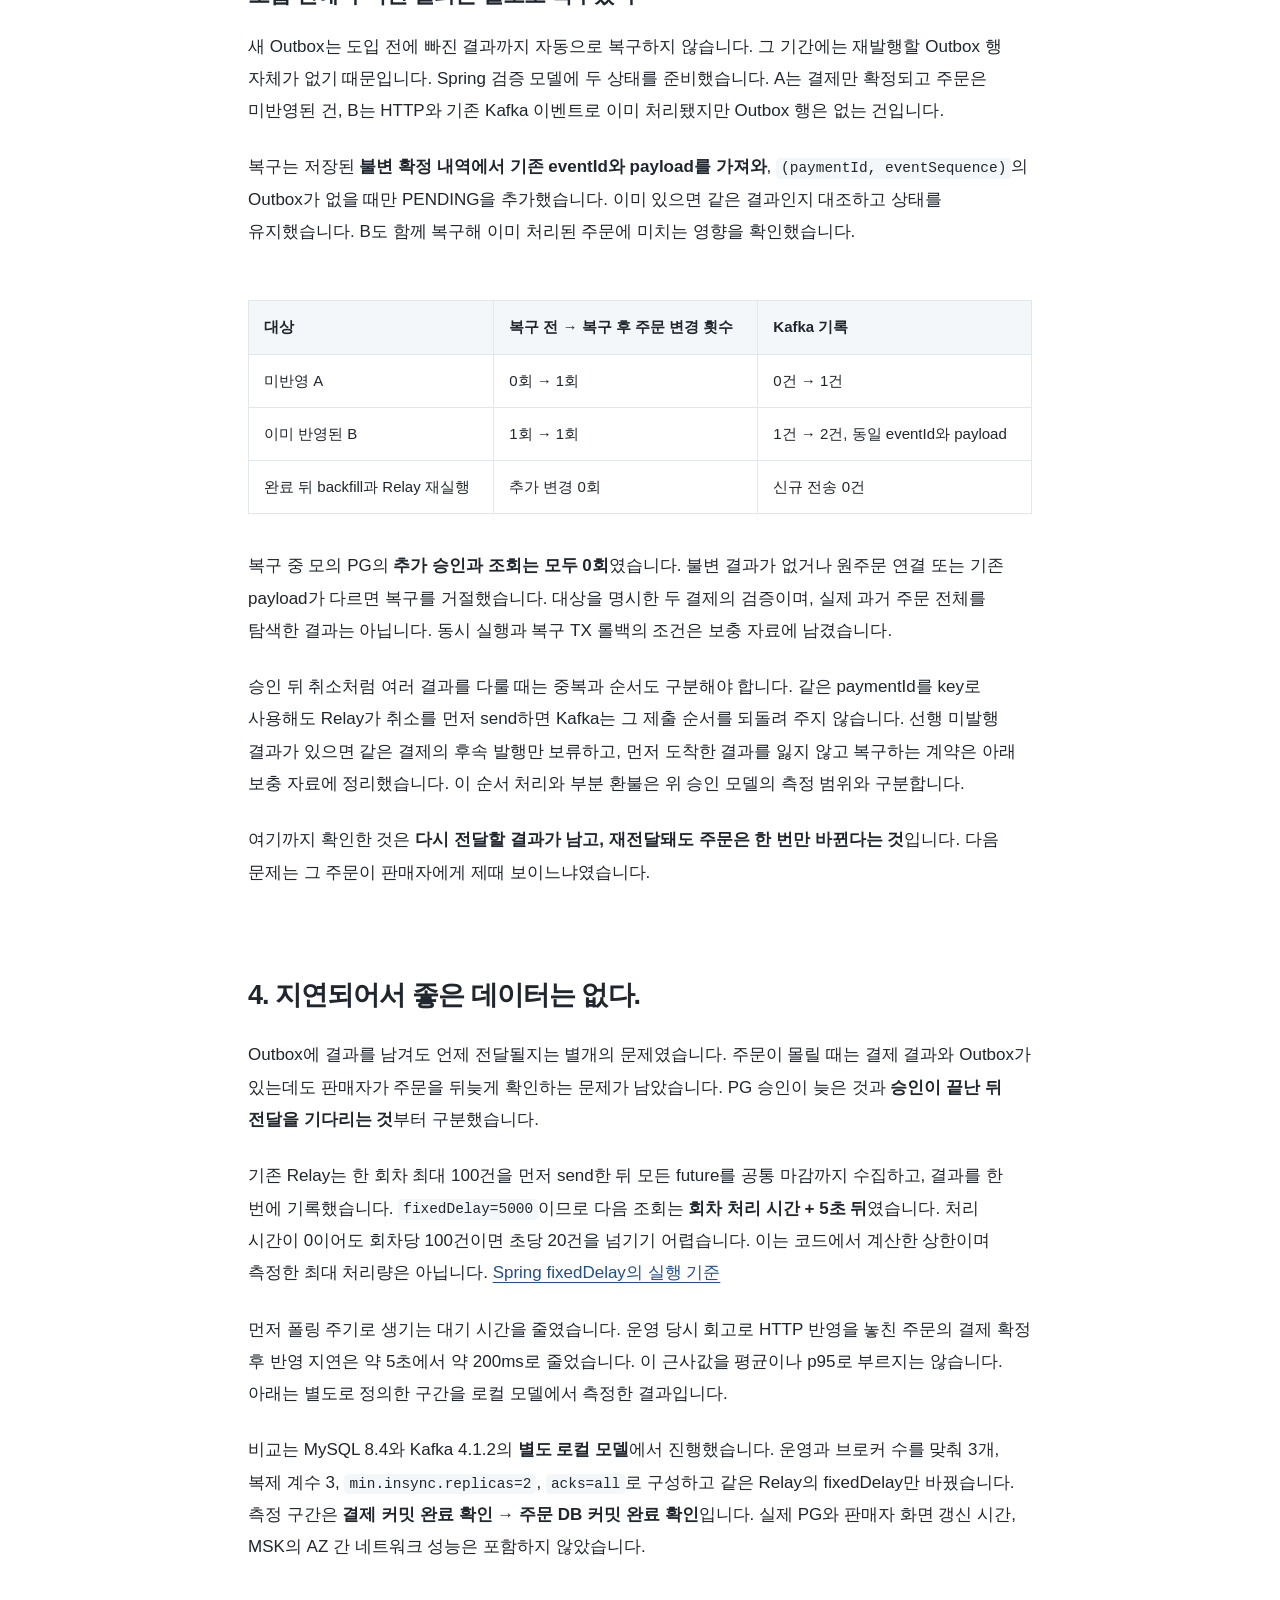
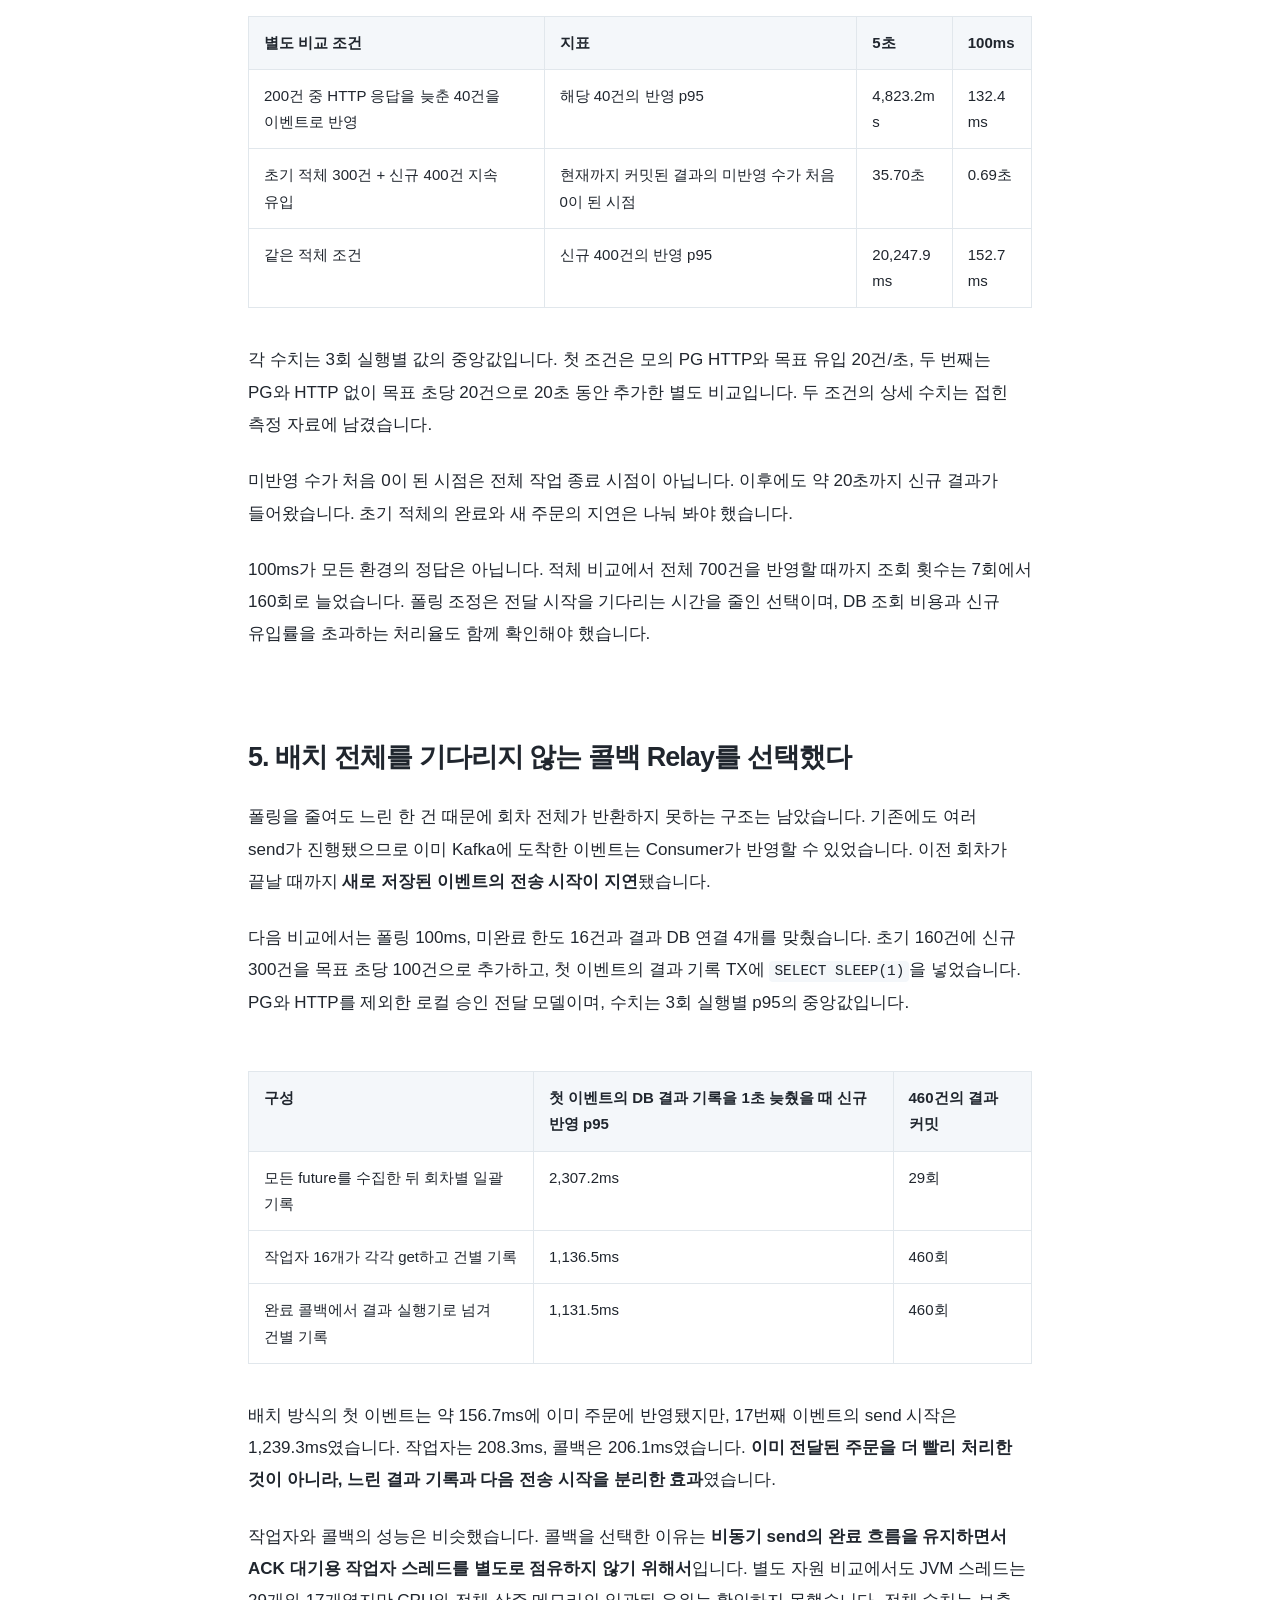
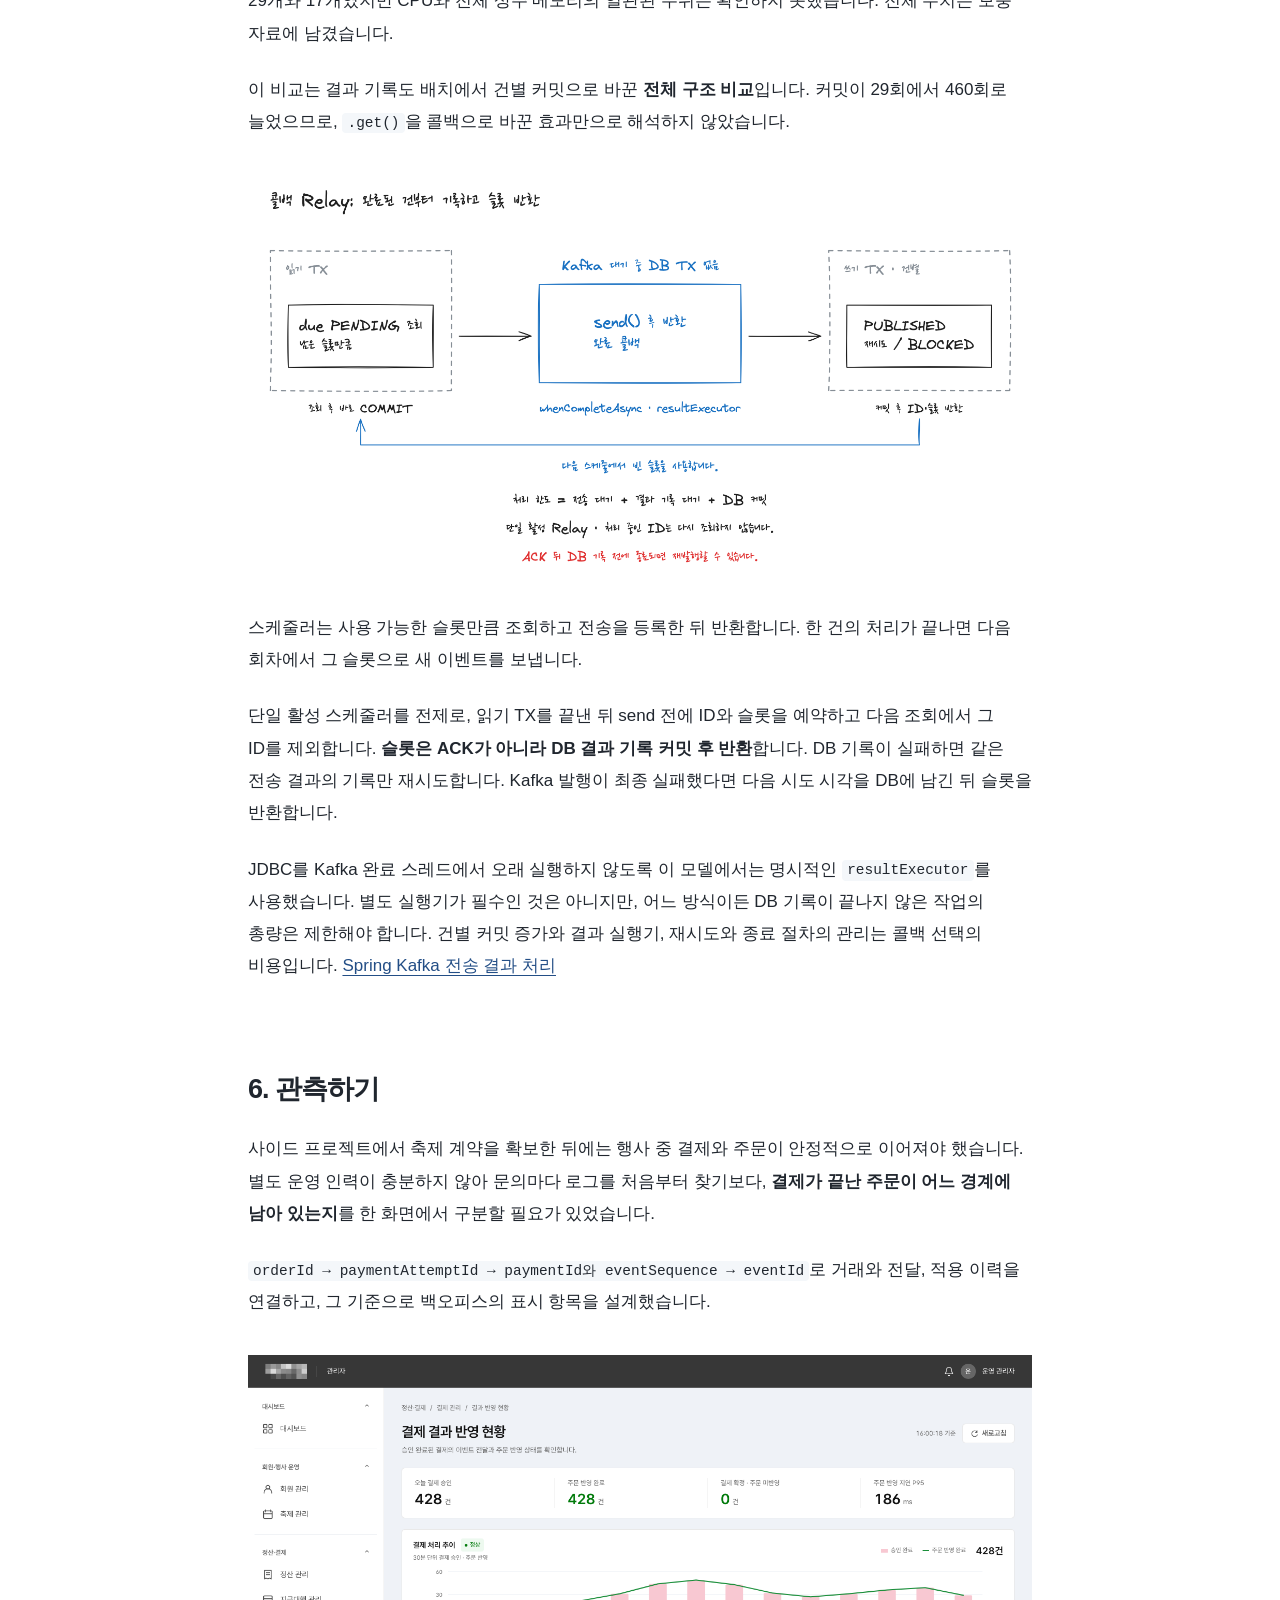
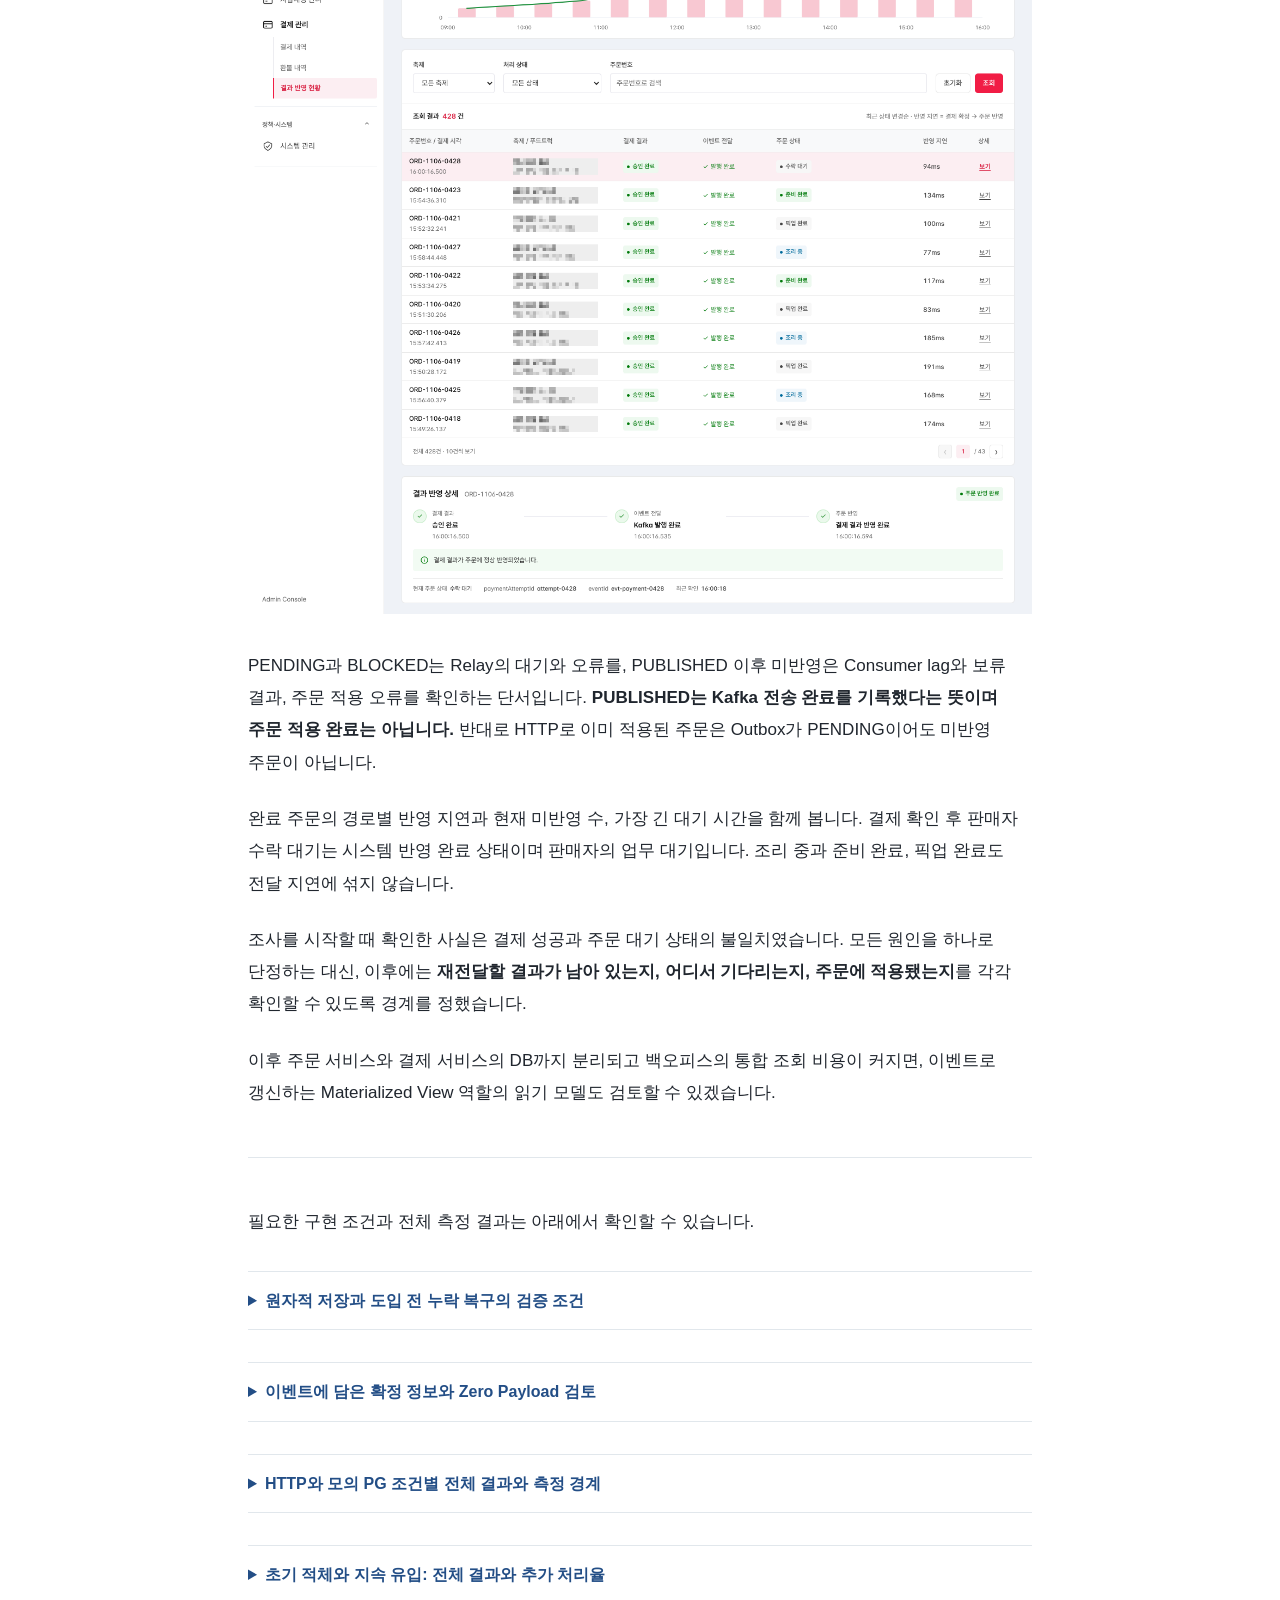
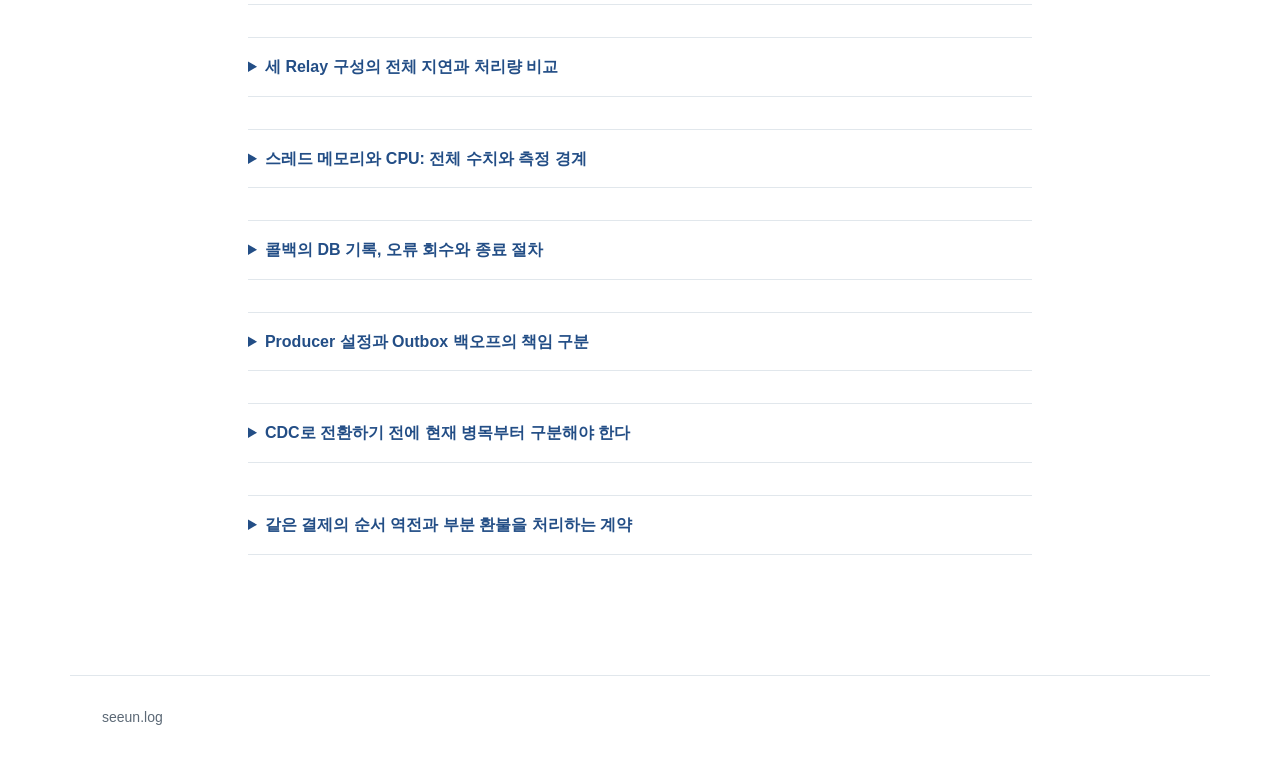
==== commit 9f6ce4d7: "docs(blog): Outbox 검증 흐름과 본문 구성 정리" ====
--- a/posts/transactional-outbox-relay/index.html
+++ b/posts/transactional-outbox-relay/index.html
@@ -1,9 +1,9 @@
 <!doctype html>
-<html lang="ko"><head><meta charset="utf-8"><meta name="viewport" content="width=device-width, initial-scale=1"><title>결제는 됐는데 판매자에게 주문이 보이지 않았다: Transactional Outbox와 Relay 개선 | seeun.log</title><meta name="description" content="결제 승인은 끝났지만 주문은 결제 대기에 남았습니다. Transactional Outbox로 결제 결과를 보존하고, Kafka Relay의 발행 지연과 재시도 순서, Consumer 멱등성을 개선한 과정을 정리했습니다."><link rel="canonical" href="https://seeun0210.github.io/posts/transactional-outbox-relay/"><meta property="og:type" content="article"><meta property="og:title" content="결제는 됐는데 판매자에게 주문이 보이지 않았다: Transactional Outbox와 Relay 개선 | seeun.log"><meta property="og:description" content="결제 승인은 끝났지만 주문은 결제 대기에 남았습니다. Transactional Outbox로 결제 결과를 보존하고, Kafka Relay의 발행 지연과 재시도 순서, Consumer 멱등성을 개선한 과정을 정리했습니다."><meta property="og:url" content="https://seeun0210.github.io/posts/transactional-outbox-relay/"><meta property="og:image" content="https://seeun0210.github.io/assets/posts/transactional-outbox-relay/01-00-architecture-without-db-label-v2.png"><link rel="stylesheet" href="/assets/site.css"></head><body><a class="skip" href="#content">본문으로 건너뛰기</a><header class="site-header"><a class="brand" href="/">seeun.log</a><nav aria-label="외부 링크"><a href="https://github.com/seeun0210">GitHub</a></nav></header><main id="content"><article class="markdown-body"><div class="article-top"><h1>결제는 됐는데 판매자에게 주문이 보이지 않았다: Transactional Outbox와 Relay 개선</h1><div class="byline"><a href="https://github.com/seeun0210">seeun</a><time datetime="2026-11-06">2026년 11월 6일</time></div></div><details class="toc"><summary>목차</summary><ol><li><a href="#section-1">1. 결제는 됐다는데, 주문은 어디 갔을까</a></li><li><a href="#section-2">2. 전달할 결제 결과를 DB에 남겼다</a></li><li><a href="#section-3">3. 지연되어서 좋은 데이터는 없다.</a></li><li><a href="#section-4">4. 배치 전체를 기다리지 않는 콜백 Relay를 선택했다</a></li><li><a href="#section-5">5. 다시 전달돼도 주문은 한 번만 바뀌어야 한다</a></li><li><a href="#section-6">6. 관측하기</a></li></ol></details><blockquote>
+<html lang="ko"><head><meta charset="utf-8"><meta name="viewport" content="width=device-width, initial-scale=1"><title>결제는 됐는데 판매자에게 주문이 보이지 않았다: Transactional Outbox와 Relay 개선 | seeun.log</title><meta name="description" content="결제 승인은 끝났지만 주문은 결제 대기에 남았습니다. Transactional Outbox로 결제 결과를 보존하고, Kafka Relay의 발행 지연과 재시도 순서, Consumer 멱등성을 개선한 과정을 정리했습니다."><link rel="canonical" href="https://seeun0210.github.io/posts/transactional-outbox-relay/"><meta property="og:type" content="article"><meta property="og:title" content="결제는 됐는데 판매자에게 주문이 보이지 않았다: Transactional Outbox와 Relay 개선 | seeun.log"><meta property="og:description" content="결제 승인은 끝났지만 주문은 결제 대기에 남았습니다. Transactional Outbox로 결제 결과를 보존하고, Kafka Relay의 발행 지연과 재시도 순서, Consumer 멱등성을 개선한 과정을 정리했습니다."><meta property="og:url" content="https://seeun0210.github.io/posts/transactional-outbox-relay/"><meta property="og:image" content="https://seeun0210.github.io/assets/posts/transactional-outbox-relay/01-00-architecture-without-db-label-v2.png"><link rel="stylesheet" href="/assets/site.css"></head><body><a class="skip" href="#content">본문으로 건너뛰기</a><header class="site-header"><a class="brand" href="/">seeun.log</a><nav aria-label="외부 링크"><a href="https://github.com/seeun0210">GitHub</a></nav></header><main id="content"><article class="markdown-body"><div class="article-top"><h1>결제는 됐는데 판매자에게 주문이 보이지 않았다: Transactional Outbox와 Relay 개선</h1><div class="byline"><a href="https://github.com/seeun0210">seeun</a><time datetime="2026-11-06">2026년 11월 6일</time></div></div><details class="toc"><summary>목차</summary><ol><li><a href="#section-1">1. 결제는 됐다는데, 주문은 어디 갔을까</a></li><li><a href="#section-2">2. 전달할 결제 결과를 DB에 남겼다</a></li><li><a href="#section-3">3. 다시 전달돼도 주문은 한 번만 바뀌어야 한다</a></li><li><a href="#section-4">4. 지연되어서 좋은 데이터는 없다.</a></li><li><a href="#section-5">5. 배치 전체를 기다리지 않는 콜백 Relay를 선택했다</a></li><li><a href="#section-6">6. 관측하기</a></li></ol></details><blockquote>
 <p>손님은 결제했다는데, 들어온 주문이 없어요.</p>
 </blockquote>
 <p>결제 서비스에는 승인 성공 결과가 남아 있었지만 주문은 <strong>결제 대기</strong>였습니다. 판매자는 주문을 확인할 수 없었고, 고객에게 다시 결제하도록 안내하기도 어려웠습니다. 이미 승인된 결제를 한 번 더 만들 수 있기 때문입니다.</p>
-<p>필요한 것은 승인 API를 다시 호출하는 일이 아니었습니다. <strong>이미 확정된 결제 결과를 잃지 않고 주문에 반영하는 경로</strong>였습니다. 이 글에서는 그 경로에 Outbox를 도입한 이유와, 전달 지연을 줄이면서 콜백 Relay를 선택한 근거를 다룹니다.</p>
+<p>필요한 것은 승인 API를 다시 호출하는 일이 아니었습니다. <strong>이미 확정된 결제 결과를 잃지 않고 주문에 반영하는 경로</strong>였습니다. 결제 결과와 이벤트를 함께 저장하고, 중단 뒤 다시 전달해도 주문에는 한 번만 적용해야 했습니다. 그 보장을 확인한 뒤 전달 지연을 줄였습니다.</p>
 <h2 id="section-1">1. 결제는 됐다는데, 주문은 어디 갔을까</h2>
 <p>처음에는 판매자 화면의 갱신 문제를 의심했습니다. 그런데 주문 조회 API에서도 해당 주문은 결제 대기였습니다. 화면을 새로고침해서 해결할 일이 아니었습니다.</p>
 <p>같은 주문번호로 APM과 요청 로그를 따라갔습니다. 결제 서비스에는 PG 승인 성공과 결제 결과 저장 기록이 있었지만, 주문 서비스에는 그 결과를 반영한 기록이 없었습니다. 여기서 확인한 것은 <strong>결제 결과와 주문 상태가 일치하지 않는다는 사실</strong>입니다. 이것만으로 HTTP 응답 유실인지, 이벤트 발행이나 적용 실패인지까지 확정할 수는 없었습니다.</p>
@@ -36,7 +36,7 @@
 <p><a target="_blank" rel="noopener noreferrer" href="/assets/posts/transactional-outbox-relay/03-04-atomic-outbox.png"><img src="/assets/posts/transactional-outbox-relay/03-04-atomic-outbox.png" alt="결제 결과와 Outbox의 원자적 저장" style="max-width: 100%;" loading="lazy" decoding="async" width="2832" height="1212"></a></p>
 <p>이제 결제 결과와 Outbox INSERT가 함께 커밋되거나 함께 롤백됩니다. Relay는 DB에 남은 PENDING을 다시 찾을 수 있습니다. Outbox를 별도 <code class="notranslate">REQUIRES_NEW</code>로 저장하거나 AFTER_COMMIT에서 INSERT하면 결제 결과와 Outbox가 같은 TX에서 커밋된다는 보장이 없어집니다. PG 승인 자체와 주문 상태 변경은 이 로컬 TX 밖에 있습니다.</p>
 <h3>함께 롤백되는지 실패를 넣어 확인했다</h3>
-<p>저장 경계를 확인하려고 Spring 트랜잭션 프록시와 JdbcTemplate을 사용하는 별도 검증 모델에 실패를 넣었습니다. Outbox INSERT 뒤에는 같은 TX 안에서 결제 확정 결과와 Outbox가 각각 1행인지 먼저 확인했습니다. 결제 저장과 Outbox 저장의 <code class="notranslate">CONNECTION_ID()</code>도 같았습니다. 실패 뒤 상태는 <strong>다른 DB 연결에서 다시 조회</strong>했습니다.</p>
+<p><code class="notranslate">@Transactional</code> 선언만으로 저장 경계가 지켜졌다고 판단하지 않았습니다. Spring 트랜잭션 프록시와 JdbcTemplate을 사용하는 <strong>별도 검증 모델</strong>에서 SQL을 실행한 뒤 실패를 넣고, 다른 DB 연결로 상태를 다시 조회했습니다.</p>
 <markdown-accessiblity-table><table role="table">
 <thead>
 <tr>
@@ -68,15 +68,78 @@
 </tr>
 </tbody>
 </table></markdown-accessiblity-table>
-<p>예외는 Spring 프록시 밖으로 전파되도록 했고, 프로세스 종료는 종료 훅을 실행하지 않는 <code class="notranslate">Runtime.halt()</code>로 넣었습니다. 커밋 전 종료에서는 미커밋 변경이 남지 않았습니다. 커밋 후 종료에서는 PENDING이 남았고, 새 프로세스의 Relay로 발행한 뒤 주문 변경 횟수는 1회였습니다.</p>
-<p>TX를 나눈 대조에서는 결제 결과를 먼저 커밋하고 뒤의 Outbox 저장 TX를 실패시켰습니다. 이때는 <strong>APPROVED와 확정 결과 1행만 남고 Outbox는 0행</strong>이었습니다. 두 저장을 같은 TX에 두어야 하는 이유를 이 차이로 확인했습니다. 정상 경로에서도 같은 확정 결과를 두 번 기록했을 때 결제 변경과 결과, Outbox는 각각 한 번만 저장됐습니다.</p>
-<p>이벤트는 확정 순간의 <code class="notranslate">eventId</code>, 원주문과 결제 식별자, 결과 순번과 금액을 담아 저장합니다. Relay가 재발행할 때도 <strong>동일 ID와 payload</strong>를 사용합니다. 발행 시점의 현재 결제를 다시 직렬화하면, 승인 후 환불된 결제를 승인 사건의 내용으로 보내는 문제가 생길 수 있습니다.</p>
-<p>결제 서비스 안의 1분 주기 대사는 PG 결과가 미확정인 시도를 확인합니다. Outbox는 이미 확정된 결과를 후속 처리에 전달하는 데 사용합니다. 도입 전에 누락된 이벤트에는 Outbox 행이 없으므로, 이미 저장된 불변 확정 내역에서 발행 기록을 복원하는 별도 backfill 경로를 검증했습니다. 복구 뒤 누락 주문만 새로 반영됐는지는 주문 적용 이력으로 확인했습니다.</p>
-<h2 id="section-3">3. 지연되어서 좋은 데이터는 없다.</h2>
+<p>커밋 전에는 두 저장이 함께 롤백됐습니다. 커밋 후 종료에서는 PENDING이 남았고, <strong>새 프로세스의 Relay가 DB에서 읽어 발행한 뒤 주문 변경은 1회</strong>였습니다. 반대로 TX를 나눠 결제 결과를 먼저 커밋하고 Outbox 저장을 실패시키면 APPROVED와 확정 결과 1행만 남고 Outbox는 0행이었습니다. 같은 TX에 저장해야 하는 이유를 이 차이로 확인했습니다.</p>
+<p>이벤트는 확정 순간의 <code class="notranslate">eventId</code>, 원주문과 결제 식별자, 결과 순번과 금액을 담습니다. 이후 환불로 현재 상태가 바뀌어도 <strong>저장된 ID와 payload를 그대로 재발행</strong>합니다. 결제 서비스 안의 1분 주기 대사가 PG의 미확정 거래를 확인한다면, Outbox는 이미 확정된 결과를 후속 처리에 전달합니다.</p>
+<h2 id="section-3">3. 다시 전달돼도 주문은 한 번만 바뀌어야 한다</h2>
+<p>Relay가 ACK를 받은 직후 PUBLISHED 기록 전에 종료되면 같은 이벤트가 다시 발행될 수 있습니다. Producer의 멱등성은 내부 재시도를 다룹니다. 같은 Outbox로 새 send를 호출한 두 전송을 payload의 eventId로 합쳐 주지는 않습니다.</p>
+<p>정상 HTTP 응답과 이벤트도 모두 도착할 수 있으므로, 주문에서는 eventId뿐 아니라 <strong>같은 결제의 같은 확정 결과</strong>를 식별해야 합니다. HTTP에도 paymentId와 paymentAttemptId, eventSequence를 전달하고 공통 적용 경로를 사용합니다. 같은 결제의 적용을 잠금으로 직렬화하고, 적용 이력과 주문 변경을 같은 TX에 저장합니다. 같은 결과 키의 원주문과 금액이 다르면 중복이 아니라 충돌로 처리합니다.</p>
+<p><a target="_blank" rel="noopener noreferrer" href="/assets/posts/transactional-outbox-relay/07-08-consumer-transaction.png"><img src="/assets/posts/transactional-outbox-relay/07-08-consumer-transaction.png" alt="주문 업무 적용과 inbox의 트랜잭션 경계" style="max-width: 100%;" loading="lazy" decoding="async" width="2832" height="1472"></a></p>
+<p>별도의 로컬 승인 전달 모델에서 실제 자식 JVM 종료와 DB 연결 중단을 넣었습니다. 표의 주문 변경 횟수는 주문 TX에서 기록한 카운터입니다.</p>
+<markdown-accessiblity-table><table role="table">
+<thead>
+<tr>
+<th>장애 또는 중복 경로</th>
+<th align="right">복구 뒤 Kafka 기록 / 주문 변경</th>
+</tr>
+</thead>
+<tbody>
+<tr>
+<td>ACK 직후 JVM 종료, 동일 eventId와 payload로 재발행</td>
+<td align="right">2건 / 1회</td>
+</tr>
+<tr>
+<td>ACK 후 결과 기록용 DB 연결 중단, DB 기록만 재수행</td>
+<td align="right">1건 / 1회</td>
+</tr>
+<tr>
+<td>주문 커밋 직후 Consumer 종료, offset 커밋 전 재시작으로 1건 재수신</td>
+<td align="right">1건 / 1회</td>
+</tr>
+<tr>
+<td>로컬 HTTP 결과 적용 후 같은 결과를 Kafka로 수신</td>
+<td align="right">1건 / 1회</td>
+</tr>
+</tbody>
+</table></markdown-accessiblity-table>
+<p>ACK 뒤 종료한 검증에서는 broker의 두 payload가 저장된 snapshot과 같은지도 확인했습니다. 중복 차단을 끈 대조에서는 주문 변경이 2회였고, 차단한 경우에만 1회였습니다.</p>
+<p>Consumer는 <strong>주문 TX 커밋 후 offset을 커밋</strong>합니다. 그 사이 종료되면 다시 읽을 수 있지만 적용 이력이 중복 변경을 막습니다. 이 표는 승인 전달 모델의 결과이며, 실제 PG 재승인이나 환불, 재고 변경과 다중 Relay 인계는 포함하지 않았습니다.</p>
+<h3>도입 전에 누락된 결과는 별도로 복구했다</h3>
+<p>새 Outbox는 도입 전에 빠진 결과까지 자동으로 복구하지 않습니다. 그 기간에는 재발행할 Outbox 행 자체가 없기 때문입니다. Spring 검증 모델에 두 상태를 준비했습니다. A는 결제만 확정되고 주문은 미반영된 건, B는 HTTP와 기존 Kafka 이벤트로 이미 처리됐지만 Outbox 행은 없는 건입니다.</p>
+<p>복구는 저장된 <strong>불변 확정 내역에서 기존 eventId와 payload를 가져와</strong>, <code class="notranslate">(paymentId, eventSequence)</code>의 Outbox가 없을 때만 PENDING을 추가했습니다. 이미 있으면 같은 결과인지 대조하고 상태를 유지했습니다. B도 함께 복구해 이미 처리된 주문에 미치는 영향을 확인했습니다.</p>
+<markdown-accessiblity-table><table role="table">
+<thead>
+<tr>
+<th>대상</th>
+<th align="right">복구 전 → 복구 후 주문 변경 횟수</th>
+<th align="right">Kafka 기록</th>
+</tr>
+</thead>
+<tbody>
+<tr>
+<td>미반영 A</td>
+<td align="right">0회 → 1회</td>
+<td align="right">0건 → 1건</td>
+</tr>
+<tr>
+<td>이미 반영된 B</td>
+<td align="right">1회 → 1회</td>
+<td align="right">1건 → 2건, 동일 eventId와 payload</td>
+</tr>
+<tr>
+<td>완료 뒤 backfill과 Relay 재실행</td>
+<td align="right">추가 변경 0회</td>
+<td align="right">신규 전송 0건</td>
+</tr>
+</tbody>
+</table></markdown-accessiblity-table>
+<p>복구 중 모의 PG의 <strong>추가 승인과 조회는 모두 0회</strong>였습니다. 불변 결과가 없거나 원주문 연결 또는 기존 payload가 다르면 복구를 거절했습니다. 대상을 명시한 두 결제의 검증이며, 실제 과거 주문 전체를 탐색한 결과는 아닙니다. 동시 실행과 복구 TX 롤백의 조건은 보충 자료에 남겼습니다.</p>
+<p>승인 뒤 취소처럼 여러 결과를 다룰 때는 중복과 순서도 구분해야 합니다. 같은 paymentId를 key로 사용해도 Relay가 취소를 먼저 send하면 Kafka는 그 제출 순서를 되돌려 주지 않습니다. 선행 미발행 결과가 있으면 같은 결제의 후속 발행만 보류하고, 먼저 도착한 결과를 잃지 않고 복구하는 계약은 아래 보충 자료에 정리했습니다. 이 순서 처리와 부분 환불은 위 승인 모델의 측정 범위와 구분합니다.</p>
+<p>여기까지 확인한 것은 <strong>다시 전달할 결과가 남고, 재전달돼도 주문은 한 번만 바뀐다는 것</strong>입니다. 다음 문제는 그 주문이 판매자에게 제때 보이느냐였습니다.</p>
+<h2 id="section-4">4. 지연되어서 좋은 데이터는 없다.</h2>
 <p>Outbox에 결과를 남겨도 언제 전달될지는 별개의 문제였습니다. 주문이 몰릴 때는 결제 결과와 Outbox가 있는데도 판매자가 주문을 뒤늦게 확인하는 문제가 남았습니다. PG 승인이 늦은 것과 <strong>승인이 끝난 뒤 전달을 기다리는 것</strong>부터 구분했습니다.</p>
 <p>기존 Relay는 한 회차 최대 100건을 먼저 send한 뒤 모든 future를 공통 마감까지 수집하고, 결과를 한 번에 기록했습니다. <code class="notranslate">fixedDelay=5000</code>이므로 다음 조회는 <strong>회차 처리 시간 + 5초 뒤</strong>였습니다. 처리 시간이 0이어도 회차당 100건이면 초당 20건을 넘기기 어렵습니다. 이는 코드에서 계산한 상한이며 측정한 최대 처리량은 아닙니다. <a href="https://docs.spring.io/spring-framework/reference/integration/scheduling.html" rel="nofollow">Spring fixedDelay의 실행 기준</a></p>
 <p>먼저 폴링 주기로 생기는 대기 시간을 줄였습니다. 운영 당시 회고로 HTTP 반영을 놓친 주문의 결제 확정 후 반영 지연은 약 5초에서 약 200ms로 줄었습니다. 이 근사값을 평균이나 p95로 부르지는 않습니다. 아래는 별도로 정의한 구간을 로컬 모델에서 측정한 결과입니다.</p>
-<p>비교에서는 운영과 같은 <strong>MySQL Outbox → Kafka → 주문 DB 반영 구조</strong>를 로컬에 구성했습니다. 비교 환경도 Kafka 브로커 3개로 맞추고, 토픽은 복제 계수 3과 <code class="notranslate">min.insync.replicas=2</code>, Producer는 <code class="notranslate">acks=all</code>로 설정했습니다. MySQL 8.4와 Kafka 4.1.2를 사용했으며, 같은 선전송과 일괄 기록 Relay의 fixedDelay만 5초와 100ms로 바꿨습니다. 같은 JVM의 단조 시계로 <strong>결제 커밋 완료 확인 → 주문 DB 커밋 완료 확인</strong>을 기록했습니다. 실제 PG와 판매자 화면 갱신 시간은 포함하지 않았습니다. 운영과 브로커 수를 맞춘 비교이며, MSK 인스턴스와 AZ 간 네트워크 성능을 측정한 결과는 아닙니다.</p>
+<p>비교는 MySQL 8.4와 Kafka 4.1.2의 <strong>별도 로컬 모델</strong>에서 진행했습니다. 운영과 브로커 수를 맞춰 3개, 복제 계수 3, <code class="notranslate">min.insync.replicas=2</code>, <code class="notranslate">acks=all</code>로 구성하고 같은 Relay의 fixedDelay만 바꿨습니다. 측정 구간은 <strong>결제 커밋 완료 확인 → 주문 DB 커밋 완료 확인</strong>입니다. 실제 PG와 판매자 화면 갱신 시간, MSK의 AZ 간 네트워크 성능은 포함하지 않았습니다.</p>
 <markdown-accessiblity-table><table role="table">
 <thead>
 <tr>
@@ -108,11 +171,11 @@
 </tbody>
 </table></markdown-accessiblity-table>
 <p>각 수치는 3회 실행별 값의 중앙값입니다. 첫 조건은 모의 PG HTTP와 목표 유입 20건/초, 두 번째는 PG와 HTTP 없이 목표 초당 20건으로 20초 동안 추가한 별도 비교입니다. 두 조건의 상세 수치는 접힌 측정 자료에 남겼습니다.</p>
-<p>초기 적체 조건에서 기존 300건의 반영은 15.38초에 끝났지만, 그동안 추가된 이벤트 중 미반영 결과가 남아 있었습니다. 미반영 수가 처음 0이 된 시점은 35.70초였고, 변경 후에는 두 시점이 각각 0.59초와 0.69초였습니다. <strong>초기 이벤트의 반영 완료와 신규 유입을 포함한 미반영 수 0은 서로 다른 지표입니다.</strong> 이후에도 약 20초까지 새 이벤트가 들어왔으므로, 미반영 수가 처음 0이 된 시점은 전체 작업 종료 시점과 다릅니다.</p>
+<p>미반영 수가 처음 0이 된 시점은 전체 작업 종료 시점이 아닙니다. 이후에도 약 20초까지 신규 결과가 들어왔습니다. 초기 적체의 완료와 새 주문의 지연은 나눠 봐야 했습니다.</p>
 <p>100ms가 모든 환경의 정답은 아닙니다. 적체 비교에서 전체 700건을 반영할 때까지 조회 횟수는 7회에서 160회로 늘었습니다. 폴링 조정은 전달 시작을 기다리는 시간을 줄인 선택이며, DB 조회 비용과 신규 유입률을 초과하는 처리율도 함께 확인해야 했습니다.</p>
-<h2 id="section-4">4. 배치 전체를 기다리지 않는 콜백 Relay를 선택했다</h2>
+<h2 id="section-5">5. 배치 전체를 기다리지 않는 콜백 Relay를 선택했다</h2>
 <p>폴링을 줄여도 느린 한 건 때문에 회차 전체가 반환하지 못하는 구조는 남았습니다. 기존에도 여러 send가 진행됐으므로 이미 Kafka에 도착한 이벤트는 Consumer가 반영할 수 있었습니다. 이전 회차가 끝날 때까지 <strong>새로 저장된 이벤트의 전송 시작이 지연</strong>됐습니다.</p>
-<p>이를 확인하려고 폴링 100ms, 미완료 한도 16건, 결과 DB 연결 4개를 맞춰 세 구성을 비교했습니다. 초기 160건에 신규 300건을 목표 초당 100건으로 추가하는 로컬 승인 모델입니다. 이 비교에는 PG와 HTTP가 없으며, Spring 서비스 전체를 실행한 결과는 아닙니다.</p>
+<p>다음 비교에서는 폴링 100ms, 미완료 한도 16건과 결과 DB 연결 4개를 맞췄습니다. 초기 160건에 신규 300건을 목표 초당 100건으로 추가하고, 첫 이벤트의 결과 기록 TX에 <code class="notranslate">SELECT SLEEP(1)</code>을 넣었습니다. PG와 HTTP를 제외한 로컬 승인 전달 모델이며, 수치는 3회 실행별 p95의 중앙값입니다.</p>
 <markdown-accessiblity-table><table role="table">
 <thead>
 <tr>
@@ -139,92 +202,13 @@
 </tr>
 </tbody>
 </table></markdown-accessiblity-table>
-<p>지연은 실제 결과 TX 안의 <code class="notranslate">SELECT SLEEP(1)</code>로 만들었습니다. 수치는 실행별 p95의 3회 중앙값입니다. 배치 방식의 첫 이벤트는 약 156.7ms에 이미 주문에 반영됐지만, 17번째 이벤트의 send 시작은 1,239.3ms였습니다. 작업자는 208.3ms, 콜백은 206.1ms였습니다. 이 차이는 <strong>이전 회차가 끝나기 전에 다음 이벤트의 전송을 시작할 수 있도록 한 결과</strong>였습니다.</p>
-<p>추가 지연이 없는 조건과 브로커 응답 경로에 40ms를 넣은 조건도 비교했습니다. 작업자와 콜백의 성능은 비슷했고 순위도 지표에 따라 바뀌었습니다. <code class="notranslate">.get()</code>을 없앴다는 사실만으로 더 빨라진다고 주장할 결과는 아니었습니다. 배치와의 비교에는 결과 커밋 단위 변경도 포함되므로 그 효과를 분리해서 해석해야 합니다.</p>
-<p>그중 콜백을 선택한 이유는 <strong>비동기 send의 완료 흐름을 유지하면서 ACK 대기용 작업자 스레드를 별도로 점유하지 않기 위해서</strong>입니다. 별도 자원 비교에서는 필요한 풀만 생성했고, JVM 스레드 수는 작업자 29개와 콜백 17개, NMT 스택 예약 공간은 55.8MiB와 49.7MiB였습니다. 이 스택 예약 메모리 감소량이 실제 상주 메모리 감소량을 의미하지는 않습니다.</p>
-<p>CPU 시간은 정상 조건에서 904.7ms와 989.9ms, 응답 지연 조건에서는 870.4ms와 915.3ms였습니다. <strong>스레드와 스택 공간의 차이는 확인했지만, 짧은 반복 측정만으로 CPU 효율의 일반적인 우위를 판단하지는 않았습니다.</strong> 이 측정은 같은 JVM의 결제 결과 생성과 Consumer, Kafka client, JIT와 GC를 포함하며 Relay 전용 CPU가 아닙니다.</p>
+<p>배치 방식의 첫 이벤트는 약 156.7ms에 이미 주문에 반영됐지만, 17번째 이벤트의 send 시작은 1,239.3ms였습니다. 작업자는 208.3ms, 콜백은 206.1ms였습니다. <strong>이미 전달된 주문을 더 빨리 처리한 것이 아니라, 느린 결과 기록과 다음 전송 시작을 분리한 효과</strong>였습니다.</p>
+<p>작업자와 콜백의 성능은 비슷했습니다. 콜백을 선택한 이유는 <strong>비동기 send의 완료 흐름을 유지하면서 ACK 대기용 작업자 스레드를 별도로 점유하지 않기 위해서</strong>입니다. 별도 자원 비교에서도 JVM 스레드는 29개와 17개였지만 CPU와 전체 상주 메모리의 일관된 우위는 확인하지 못했습니다. 전체 수치는 보충 자료에 남겼습니다.</p>
+<p>이 비교는 결과 기록도 배치에서 건별 커밋으로 바꾼 <strong>전체 구조 비교</strong>입니다. 커밋이 29회에서 460회로 늘었으므로, <code class="notranslate">.get()</code>을 콜백으로 바꾼 효과만으로 해석하지 않았습니다.</p>
 <p><a target="_blank" rel="noopener noreferrer" href="/assets/posts/transactional-outbox-relay/04-05-relay-flow.png"><img src="/assets/posts/transactional-outbox-relay/04-05-relay-flow.png" alt="처리 슬롯 안에서 조회와 전송하고 완료 콜백으로 결과 기록" style="max-width: 100%;" loading="lazy" decoding="async" width="3032" height="1552"></a></p>
-<p>스케줄러는 조회와 전송 등록 뒤 반환합니다. 다음 회차에서는 사용 가능한 슬롯 수만큼 새 이벤트를 처리합니다. 다음 코드는 실행 경계를 설명하며 오류 회수 구현 전체를 담지는 않습니다.</p>
-<div class="highlight highlight-source-java"><pre class="notranslate"><span class="pl-c1">@</span><span class="pl-c1">Scheduled</span>(<span class="pl-s1">fixedDelayString</span> = <span class="pl-s">"${outbox.relay.poll-delay-ms:100}"</span>)
-<span class="pl-k">public</span> <span class="pl-smi">void</span> <span class="pl-en">relayOnce</span>() {
-    <span class="pl-smi">int</span> <span class="pl-s1">free</span> = <span class="pl-s1">inFlight</span>.<span class="pl-en">remainingCapacity</span>();
-    <span class="pl-k">if</span> (<span class="pl-s1">free</span> == <span class="pl-c1">0</span>) <span class="pl-k">return</span>;
-
-    <span class="pl-smi">var</span> <span class="pl-s1">events</span> = <span class="pl-s1">reader</span>.<span class="pl-en">findDueHeads</span>(
-        <span class="pl-smi">Math</span>.<span class="pl-en">min</span>(<span class="pl-s1">fetchLimit</span>, <span class="pl-s1">free</span>), <span class="pl-s1">inFlight</span>.<span class="pl-en">eventIds</span>());
-
-    <span class="pl-k">for</span> (<span class="pl-smi">var</span> <span class="pl-s1">event</span> : <span class="pl-s1">events</span>) {
-        <span class="pl-k">if</span> (!<span class="pl-s1">inFlight</span>.<span class="pl-en">tryReserve</span>(<span class="pl-s1">event</span>.<span class="pl-en">eventId</span>())) <span class="pl-k">continue</span>;
-        <span class="pl-s1">sender</span>.<span class="pl-en">sendAndTrack</span>(<span class="pl-s1">event</span>);
-    }
-} <span class="pl-c">// ACK와 후속 DB 기록을 기다리지 않고 반환합니다.</span></pre></div>
+<p>스케줄러는 사용 가능한 슬롯만큼 조회하고 전송을 등록한 뒤 반환합니다. 한 건의 처리가 끝나면 다음 회차에서 그 슬롯으로 새 이벤트를 보냅니다.</p>
 <p>단일 활성 스케줄러를 전제로, 읽기 TX를 끝낸 뒤 send 전에 ID와 슬롯을 예약하고 다음 조회에서 그 ID를 제외합니다. <strong>슬롯은 ACK가 아니라 DB 결과 기록 커밋 후 반환</strong>합니다. DB 기록이 실패하면 같은 전송 결과의 기록만 재시도합니다. Kafka 발행이 최종 실패했다면 다음 시도 시각을 DB에 남긴 뒤 슬롯을 반환합니다.</p>
-<p>JDBC를 Kafka 완료 스레드에서 오래 실행하지 않도록 이 모델에서는 명시적인 <code class="notranslate">resultExecutor</code>를 사용했습니다. 별도 실행기가 필수인 것은 아닙니다. 콜백은 결과만 제한된 큐에 넣고 스케줄러가 꺼내 일괄 기록할 수도 있습니다. 어느 쪽이든 DB 기록이 끝나지 않은 작업의 총량을 제한해야 합니다. 건별 커밋 증가와 결과 실행기, 재시도와 종료 절차의 관리는 콜백 선택의 비용입니다. <a href="https://docs.spring.io/spring-kafka/reference/kafka/sending-messages.html" rel="nofollow">Spring Kafka 전송 결과 처리</a></p>
-<h2 id="section-5">5. 다시 전달돼도 주문은 한 번만 바뀌어야 한다</h2>
-<p>Relay가 ACK를 받은 직후 PUBLISHED 기록 전에 종료되면 같은 이벤트가 다시 발행될 수 있습니다. Producer의 멱등성은 내부 재시도를 다룹니다. 같은 Outbox로 새 send를 호출한 두 전송을 payload의 eventId로 합쳐 주지는 않습니다.</p>
-<p>정상 HTTP 응답과 이벤트도 모두 도착할 수 있으므로, 주문에서는 eventId뿐 아니라 <strong>같은 결제의 같은 확정 결과</strong>를 식별해야 합니다. HTTP에도 paymentId와 paymentAttemptId, eventSequence를 전달하고 공통 적용 경로를 사용합니다. 같은 결제의 적용을 잠금으로 직렬화하고, 적용 이력과 주문 변경을 같은 TX에 저장합니다. 같은 결과 키의 원주문과 금액이 다르면 중복이 아니라 충돌로 처리합니다.</p>
-<p><a target="_blank" rel="noopener noreferrer" href="/assets/posts/transactional-outbox-relay/07-08-consumer-transaction.png"><img src="/assets/posts/transactional-outbox-relay/07-08-consumer-transaction.png" alt="주문 업무 적용과 inbox의 트랜잭션 경계" style="max-width: 100%;" loading="lazy" decoding="async" width="2832" height="1472"></a></p>
-<p>앞의 축약 승인 모델에서 실제 자식 JVM 종료와 DB 연결 중단을 넣었습니다. 표의 주문 변경 횟수는 주문 TX에서 기록한 카운터입니다.</p>
-<markdown-accessiblity-table><table role="table">
-<thead>
-<tr>
-<th>장애 또는 중복 경로</th>
-<th align="right">복구 뒤 Kafka 기록 / 주문 변경</th>
-</tr>
-</thead>
-<tbody>
-<tr>
-<td>ACK 직후 JVM 종료, 동일 eventId와 payload로 재발행</td>
-<td align="right">2건 / 1회</td>
-</tr>
-<tr>
-<td>ACK 후 결과 기록용 DB 연결 중단, DB 기록만 재수행</td>
-<td align="right">1건 / 1회</td>
-</tr>
-<tr>
-<td>주문 커밋 직후 Consumer 종료, offset 커밋 전 재시작으로 1건 재수신</td>
-<td align="right">1건 / 1회</td>
-</tr>
-<tr>
-<td>로컬 HTTP 결과 적용 후 같은 결과를 Kafka로 수신</td>
-<td align="right">1건 / 1회</td>
-</tr>
-</tbody>
-</table></markdown-accessiblity-table>
-<p>첫 검증에서는 broker의 두 payload가 저장된 snapshot과 같은지도 확인했습니다. 별도 주문에서 중복 차단을 끄고 두 번 적용했을 때는 변경 카운터가 2회였습니다. 중복이 없어서 우연히 한 번 바뀐 결과와 구분하기 위한 대조입니다.</p>
-<p>Consumer는 <strong>주문 TX 커밋 후 offset을 커밋</strong>합니다. 그 사이에 종료되면 다시 읽을 수 있지만 적용 이력이 중복 변경을 막습니다. offset을 먼저 커밋하면 주문에 적용하지 못한 이벤트를 건너뛸 수 있습니다. 이 검증은 실제 PG 재승인이나 환불, 재고 변경, 다중 Relay의 인계를 다루지는 않습니다. DB 연결 장애도 같은 결과를 다시 기록한 검증이며 자동 백오프 정책 전체를 입증한 것은 아닙니다.</p>
-<h3>도입 전에 누락된 결과는 별도로 복구했다</h3>
-<p>같은 검증 모델에서 Outbox가 없던 기간의 상태를 준비했습니다. A는 결제 확정 결과만 있고 주문에는 미반영된 건입니다. B는 HTTP로 이미 주문에 반영됐고, 기존 Kafka 이벤트도 한 번 전달됐지만 Outbox 행은 없는 건입니다. <strong>이미 처리된 주문이 복구 대상에 함께 포함돼도 안전한지</strong> 확인하려고 B를 함께 넣었습니다.</p>
-<p>복구에는 확정 내역에 저장된 eventId와 원주문, 결제 시도, 결과 순번, 금액과 통화, 확정 시각과 snapshot을 사용했습니다. 해당 결제 행을 잠근 뒤 <code class="notranslate">(paymentId, eventSequence)</code>의 Outbox가 없을 때만 PENDING을 추가했습니다. 이미 있으면 ID와 payload가 같은지 확인하고 기존 상태를 유지했습니다.</p>
-<markdown-accessiblity-table><table role="table">
-<thead>
-<tr>
-<th>대상</th>
-<th align="right">복구 전 → 복구 후 주문 변경 횟수</th>
-<th align="right">Kafka 기록</th>
-</tr>
-</thead>
-<tbody>
-<tr>
-<td>미반영 A</td>
-<td align="right">0회 → 1회</td>
-<td align="right">0건 → 1건</td>
-</tr>
-<tr>
-<td>이미 반영된 B</td>
-<td align="right">1회 → 1회</td>
-<td align="right">1건 → 2건, 동일 eventId와 payload</td>
-</tr>
-<tr>
-<td>완료 뒤 backfill과 Relay 재실행</td>
-<td align="right">추가 변경 0회</td>
-<td align="right">신규 전송 0건</td>
-</tr>
-</tbody>
-</table></markdown-accessiblity-table>
-<p>8개 스레드에서 두 결제의 backfill을 총 16회 호출했을 때는 <strong>신규 기록 2회, 기존 기록 확인 14회</strong>였습니다. 결과별 Outbox는 1행씩 남았습니다. backfill INSERT 뒤 커밋 전 실패도 넣었으며, 롤백된 행은 재실행으로 다시 만들 수 있었습니다.</p>
-<p>복구 중 모의 PG의 <strong>추가 승인과 조회는 모두 0회</strong>였고 결제 상태 변경 횟수도 늘지 않았습니다. 이미 확정된 사실을 다시 전달했기 때문입니다. 불변 결과가 없거나 원주문 연결이 다르면 복구를 거절했고, 기존 Outbox의 payload가 다를 때도 덮어쓰지 않았습니다. 이 검증은 대상을 명시한 두 결제의 복구이며 전체 과거 주문을 자동으로 탐색한 결과는 아닙니다.</p>
-<p>승인 뒤 취소처럼 여러 결과를 다룰 때는 중복과 순서도 구분해야 합니다. 같은 paymentId를 key로 사용해도 Relay가 취소를 먼저 send하면 Kafka는 그 제출 순서를 되돌려 주지 않습니다. 선행 미발행 결과가 있으면 같은 결제의 후속 발행만 보류하고, 먼저 도착한 결과를 잃지 않고 복구하는 계약은 아래 보충 자료에 정리했습니다. 이 순서 처리와 부분 환불은 위 승인 모델의 측정 범위와 구분합니다.</p>
+<p>JDBC를 Kafka 완료 스레드에서 오래 실행하지 않도록 이 모델에서는 명시적인 <code class="notranslate">resultExecutor</code>를 사용했습니다. 별도 실행기가 필수인 것은 아니지만, 어느 방식이든 DB 기록이 끝나지 않은 작업의 총량은 제한해야 합니다. 건별 커밋 증가와 결과 실행기, 재시도와 종료 절차의 관리는 콜백 선택의 비용입니다. <a href="https://docs.spring.io/spring-kafka/reference/kafka/sending-messages.html" rel="nofollow">Spring Kafka 전송 결과 처리</a></p>
 <h2 id="section-6">6. 관측하기</h2>
 <p>사이드 프로젝트에서 축제 계약을 확보한 뒤에는 행사 중 결제와 주문이 안정적으로 이어져야 했습니다. 별도 운영 인력이 충분하지 않아 문의마다 로그를 처음부터 찾기보다, <strong>결제가 끝난 주문이 어느 경계에 남아 있는지</strong>를 한 화면에서 구분할 필요가 있었습니다.</p>
 <p><code class="notranslate">orderId → paymentAttemptId → paymentId와 eventSequence → eventId</code>로 거래와 전달, 적용 이력을 연결하고, 그 기준으로 백오피스의 표시 항목을 설계했습니다.</p>
@@ -237,6 +221,8 @@
 <p>필요한 구현 조건과 전체 측정 결과는 아래에서 확인할 수 있습니다.</p>
 <details>
 <summary>원자적 저장과 도입 전 누락 복구의 검증 조건</summary>
+<p>SQL 실행 뒤 같은 TX 안에서 확정 결과와 Outbox가 각각 1행인지 먼저 확인했고, 결제 저장과 Outbox 저장의 <code class="notranslate">CONNECTION_ID()</code>도 같았습니다. 예외와 강제 종료 뒤의 상태는 다른 DB 연결에서 조회했습니다. 정상 경로에서도 같은 확정 결과를 두 번 기록했을 때 결제 변경과 결과, Outbox는 각각 한 번만 저장됐습니다.</p>
+<p>backfill은 8개 스레드에서 두 결제를 총 16회 호출해 신규 기록 2회와 기존 기록 확인 14회를 얻었습니다. 결과별 Outbox는 1행씩 남았습니다. backfill INSERT 뒤 커밋 전 실패에서는 행이 롤백됐고, 재실행으로 다시 만들 수 있었습니다.</p>
 <p>원자성과 backfill 검증에는 별도 MySQL 8.4, Kafka 4.1.2 브로커 3개와 복제 계수 3, min ISR 2, <code class="notranslate">acks=all</code>을 사용했습니다. Spring 6.2.5의 <code class="notranslate">@EnableTransactionManagement</code>로 생성한 프록시 빈을 외부에서 호출하고, <code class="notranslate">DataSourceTransactionManager</code>와 JdbcTemplate으로 결제 데이터와 Outbox를 같은 트랜잭션 연결에 저장했습니다. 내부 체크포인트에서는 트랜잭션 활성 여부와 연결 ID, 실제 INSERT 결과를 확인했습니다. <a href="https://docs.spring.io/spring-framework/reference/data-access/jdbc/connections.html" rel="nofollow">Spring의 JDBC 트랜잭션 연결 관리</a></p>
 <p>예외는 unchecked exception을 사용했습니다. 자식 JVM의 커밋 전 종료는 Outbox INSERT 직후에, 커밋 후 종료는 Spring의 <code class="notranslate">afterCommit()</code> 콜백에서 수행했습니다. 후자의 콜백은 종료 시점을 고정하기 위한 장치이며 Kafka 발행을 수행하지 않았습니다. 따라서 커밋 뒤 발행되지 않은 PENDING을 다음 실행이 다시 찾는 경계를 확인할 수 있었습니다. <a href="https://docs.spring.io/spring-framework/reference/data-access/transaction/declarative/rolling-back.html" rel="nofollow">Spring의 롤백 규칙</a></p>
 <p>복구 대상의 확정 내역에는 결과별 eventId와 불변 snapshot이 이미 남아 있다는 전제를 두었습니다. Outbox가 없다는 이유로 새로운 사건 ID를 만들거나 현재 결제를 승인 이벤트로 다시 직렬화하지 않았습니다. B의 기존 Kafka 기록과 backfill 뒤 기록은 payload 문자열도 같았습니다. 주문 적용은 HTTP와 Kafka 모두 같은 업무 적용 경로를 거쳐, 적용 이력과 주문 변경을 주문 DB의 별도 TX에 저장했습니다.</p>
@@ -497,6 +483,7 @@
 </tbody>
 </table></markdown-accessiblity-table>
 <p>콜백에서 JVM 스레드는 <strong>12개</strong>, NMT의 스택 예약 공간은 약 <strong>6.1MiB</strong> 적었습니다. 하지만 스택 예약과 커밋은 OS가 실제 상주시킨 메모리인 RSS와 다릅니다. 이 환경에서 두 NMT 값은 같게 보고됐으며, 그 차이가 실제 상주 메모리 감소량을 의미하지는 않습니다.</p>
+<p>CPU 시간의 실행별 중앙값은 정상 조건에서 작업자 904.7ms와 콜백 989.9ms, 응답 지연 조건에서는 870.4ms와 915.3ms였습니다.</p>
 <p>정상 조건의 CPU 시간 반복 범위는 작업자 878.0–987.1ms와 콜백 899.2–1,007.9ms, 브로커 응답 지연 조건에서는 각각 857.2–932.6ms와 816.9–937.5ms였습니다. <strong>두 조건 모두 반복 범위가 겹쳤습니다.</strong> ACK 대기 스레드와 스택 공간의 차이는 확인했지만, 이 표본으로 장기 CPU 효율이나 전체 RSS의 일관된 우위까지 판단하지 않습니다.</p>
 <p>Java 21에서 <code class="notranslate">-Xms128m -Xmx384m -Xss512k -XX:NativeMemoryTracking=summary</code>를 동일하게 적용했습니다. 각 실행을 새 JVM으로 시작하고 132건을 워밍업한 뒤, 초기 160건과 신규 300건을 처리하는 12회만 집계했습니다. 방식의 실행 순서는 반복마다 교대했습니다. 총 5,520건의 Kafka 기록과 DB 최종 상태를 확인했습니다.</p>
 <p><code class="notranslate">ThreadMXBean</code>으로 전체 JVM 스레드 수를, <code class="notranslate">jcmd VM.native_memory summary</code>의 Thread 하위 stack으로 예약과 커밋 메모리를, OS의 <code class="notranslate">ps</code> RSS로 프로세스 상주 메모리를 읽었습니다. stack은 Thread 합계의 일부이므로 둘을 더하지 않았습니다. 이 값은 Java heap이나 작업자 스레드만의 메모리도 아닙니다. NMT는 JVM 내부 메모리 추적이며 프로세스 전체 RSS를 대신하지 않습니다. <a href="https://docs.oracle.com/en/java/javase/21/vm/native-memory-tracking.html" rel="nofollow">Java Native Memory Tracking</a></p>
@@ -505,6 +492,22 @@
 </details>
 <details>
 <summary>콜백의 DB 기록, 오류 회수와 종료 절차</summary>
+<p>DB 연결 중단 검증은 같은 전송 결과의 DB 기록 재수행을 확인한 것이며, 자동 백오프 정책 전체를 입증한 것은 아닙니다.</p>
+<p>스케줄러는 조회와 전송 등록 뒤 반환합니다. 다음 회차에서는 사용 가능한 슬롯 수만큼 새 이벤트를 처리합니다. 다음 코드는 실행 경계를 설명하며 오류 회수 구현 전체를 담지는 않습니다.</p>
+<div class="highlight highlight-source-java"><pre class="notranslate"><span class="pl-c1">@</span><span class="pl-c1">Scheduled</span>(<span class="pl-s1">fixedDelayString</span> = <span class="pl-s">"${outbox.relay.poll-delay-ms:100}"</span>)
+<span class="pl-k">public</span> <span class="pl-smi">void</span> <span class="pl-en">relayOnce</span>() {
+    <span class="pl-smi">int</span> <span class="pl-s1">free</span> = <span class="pl-s1">inFlight</span>.<span class="pl-en">remainingCapacity</span>();
+    <span class="pl-k">if</span> (<span class="pl-s1">free</span> == <span class="pl-c1">0</span>) <span class="pl-k">return</span>;
+
+    <span class="pl-smi">var</span> <span class="pl-s1">events</span> = <span class="pl-s1">reader</span>.<span class="pl-en">findDueHeads</span>(
+        <span class="pl-smi">Math</span>.<span class="pl-en">min</span>(<span class="pl-s1">fetchLimit</span>, <span class="pl-s1">free</span>), <span class="pl-s1">inFlight</span>.<span class="pl-en">eventIds</span>());
+
+    <span class="pl-k">for</span> (<span class="pl-smi">var</span> <span class="pl-s1">event</span> : <span class="pl-s1">events</span>) {
+        <span class="pl-k">if</span> (!<span class="pl-s1">inFlight</span>.<span class="pl-en">tryReserve</span>(<span class="pl-s1">event</span>.<span class="pl-en">eventId</span>())) <span class="pl-k">continue</span>;
+        <span class="pl-s1">sender</span>.<span class="pl-en">sendAndTrack</span>(<span class="pl-s1">event</span>);
+    }
+} <span class="pl-c">// ACK와 후속 DB 기록을 기다리지 않고 반환합니다.</span></pre></div>
+<p>콜백은 결과만 제한된 큐에 넣고 스케줄러가 꺼내 일괄 기록하는 방식으로도 구현할 수 있습니다. 이 대안은 비교 실행하지 않았습니다. 아래는 명시적인 결과 실행기를 사용한 연결 구조입니다.</p>
 <div class="highlight highlight-source-java"><pre class="notranslate"><span class="pl-smi">var</span> <span class="pl-s1">sendFuture</span> = <span class="pl-s1">kafkaTemplate</span>.<span class="pl-en">send</span>(<span class="pl-en">toRecord</span>(<span class="pl-s1">event</span>));
 <span class="pl-smi">var</span> <span class="pl-s1">recordFuture</span> = <span class="pl-s1">sendFuture</span>.<span class="pl-en">whenCompleteAsync</span>((<span class="pl-s1">result</span>, <span class="pl-s1">sendError</span>) -&gt; {
     <span class="pl-k">try</span> {
